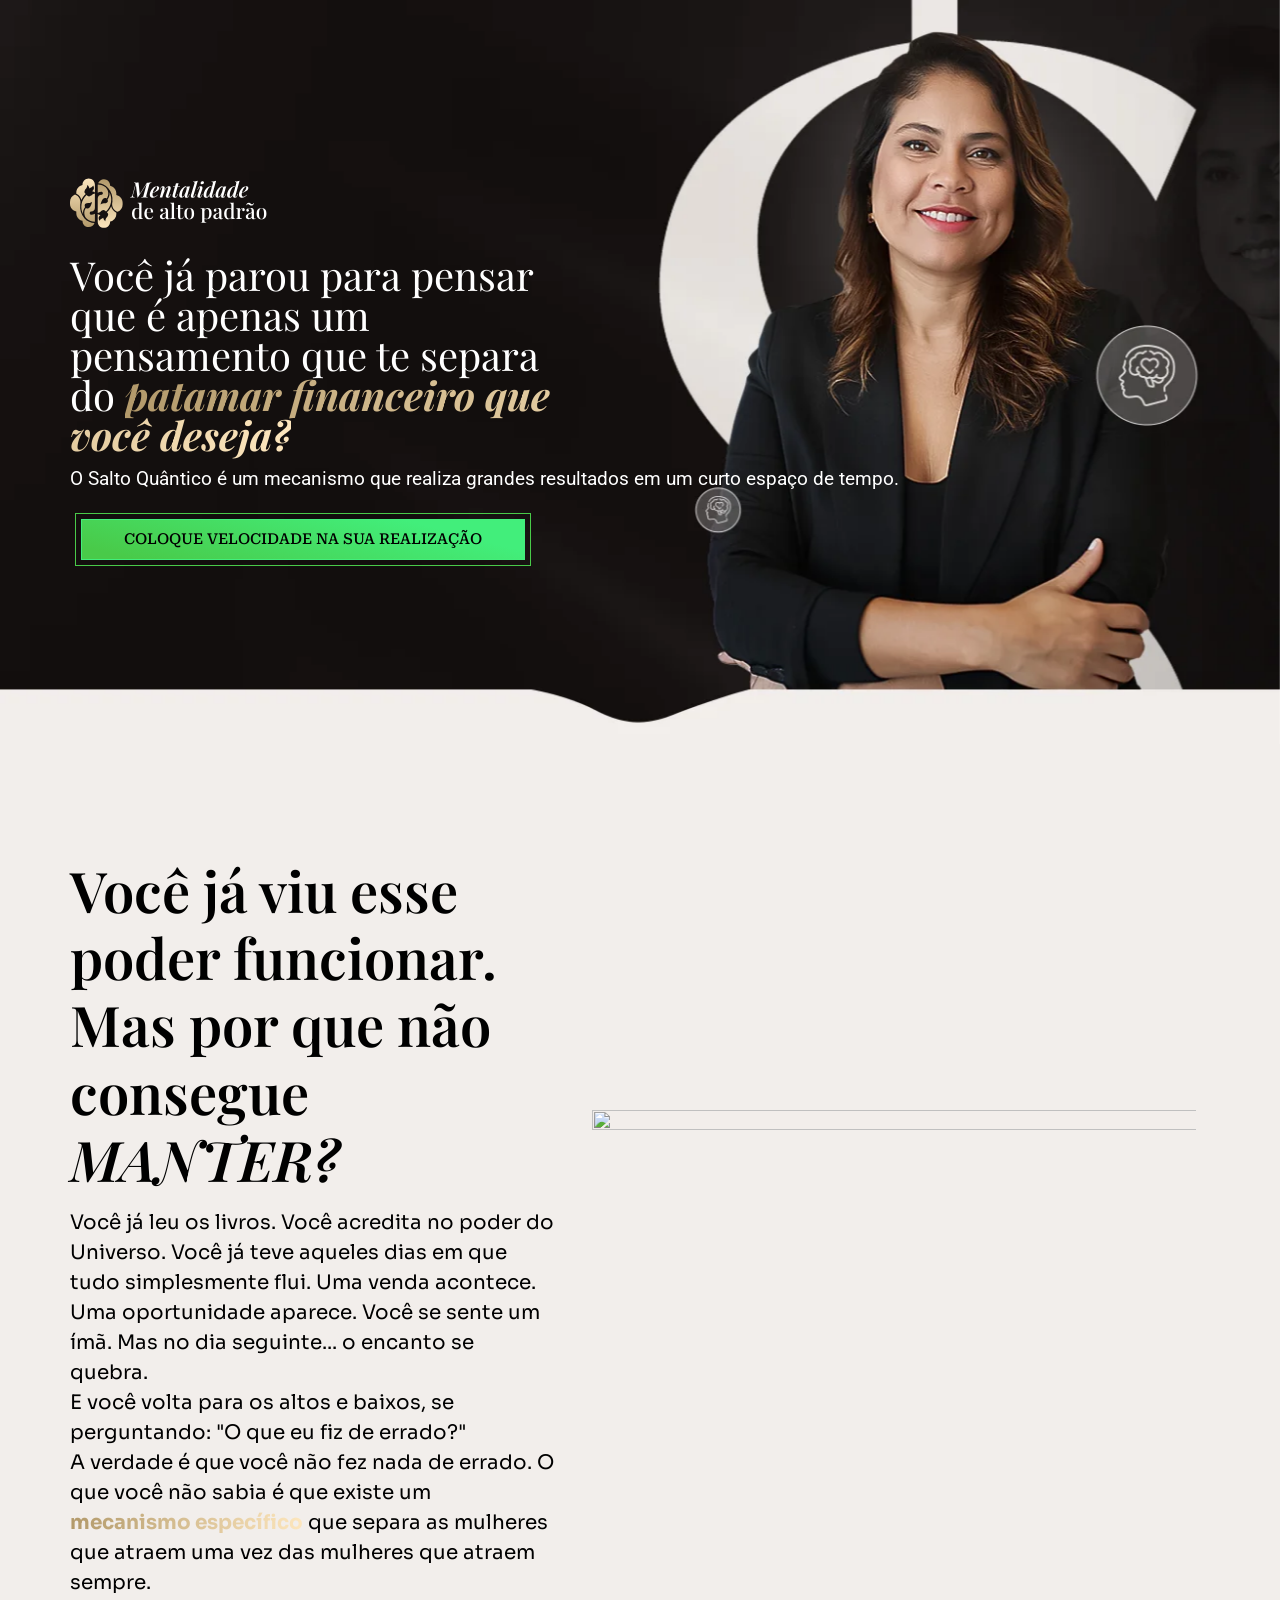
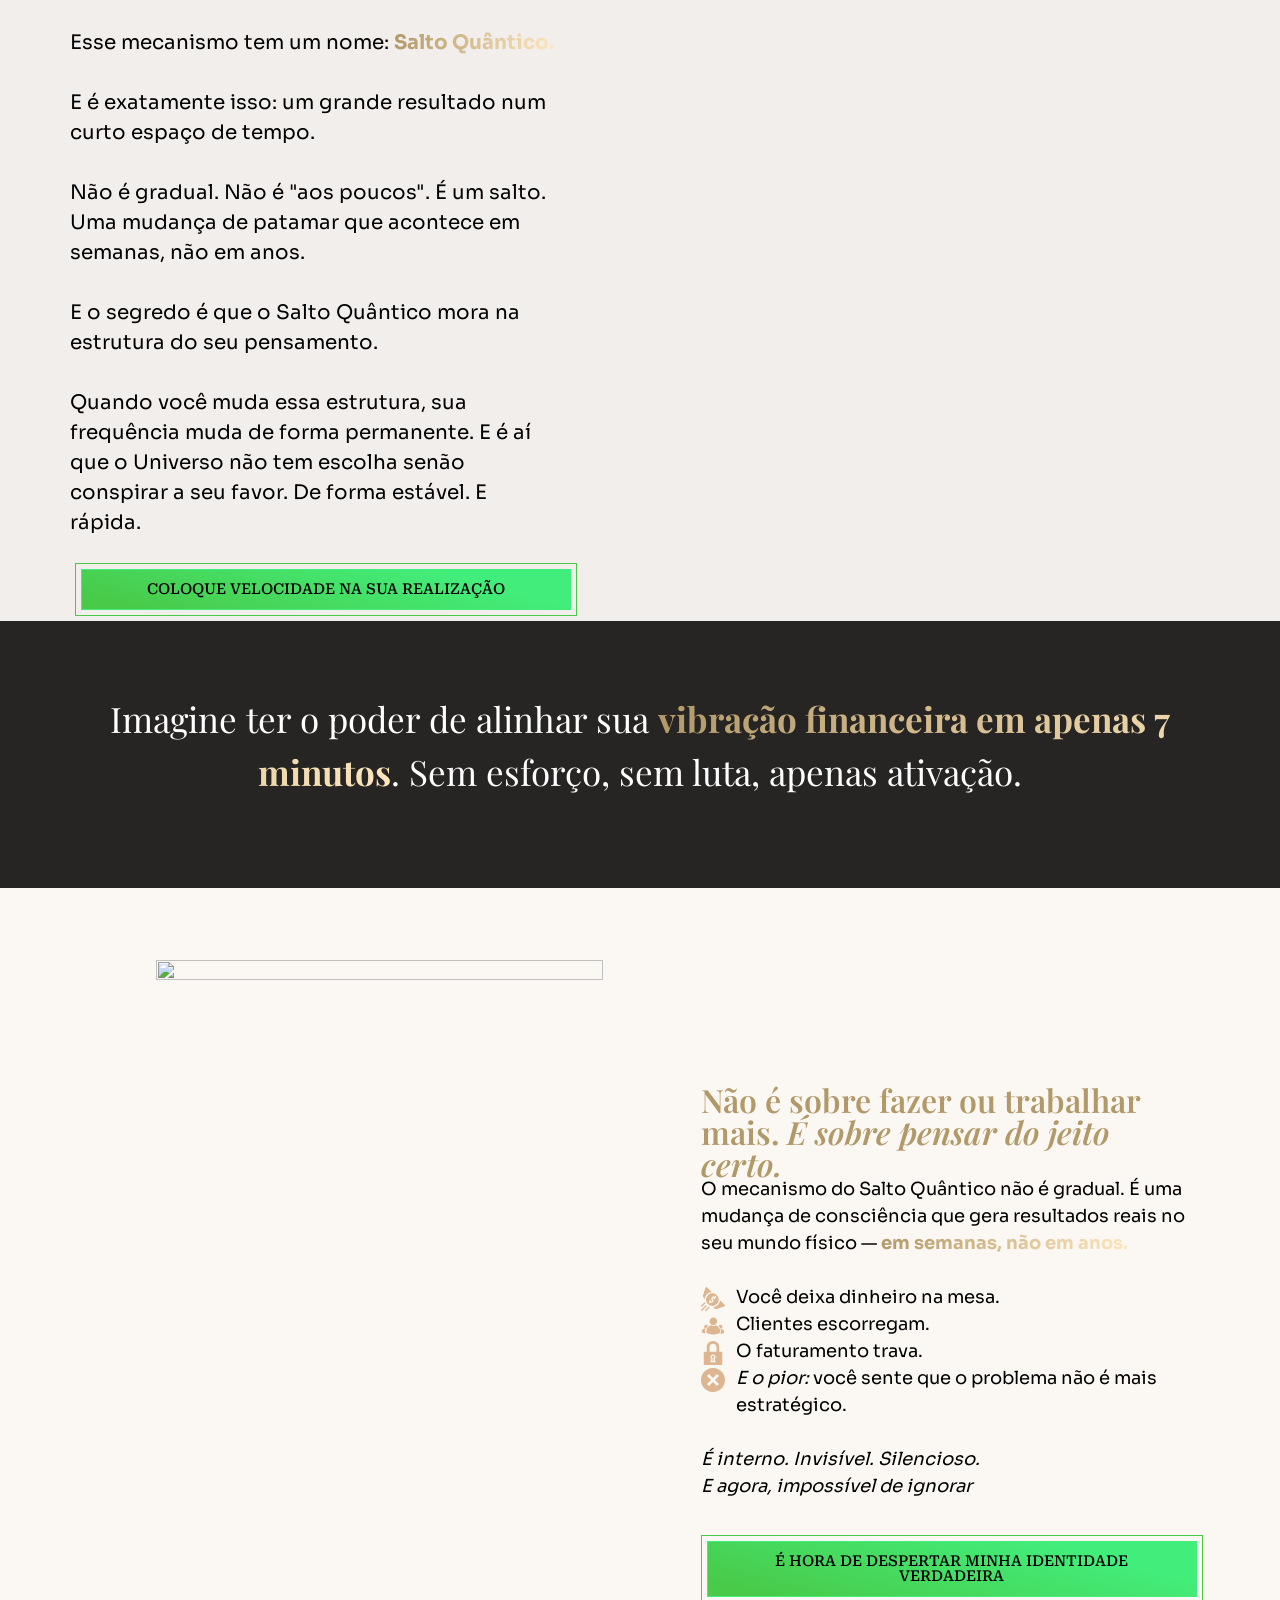
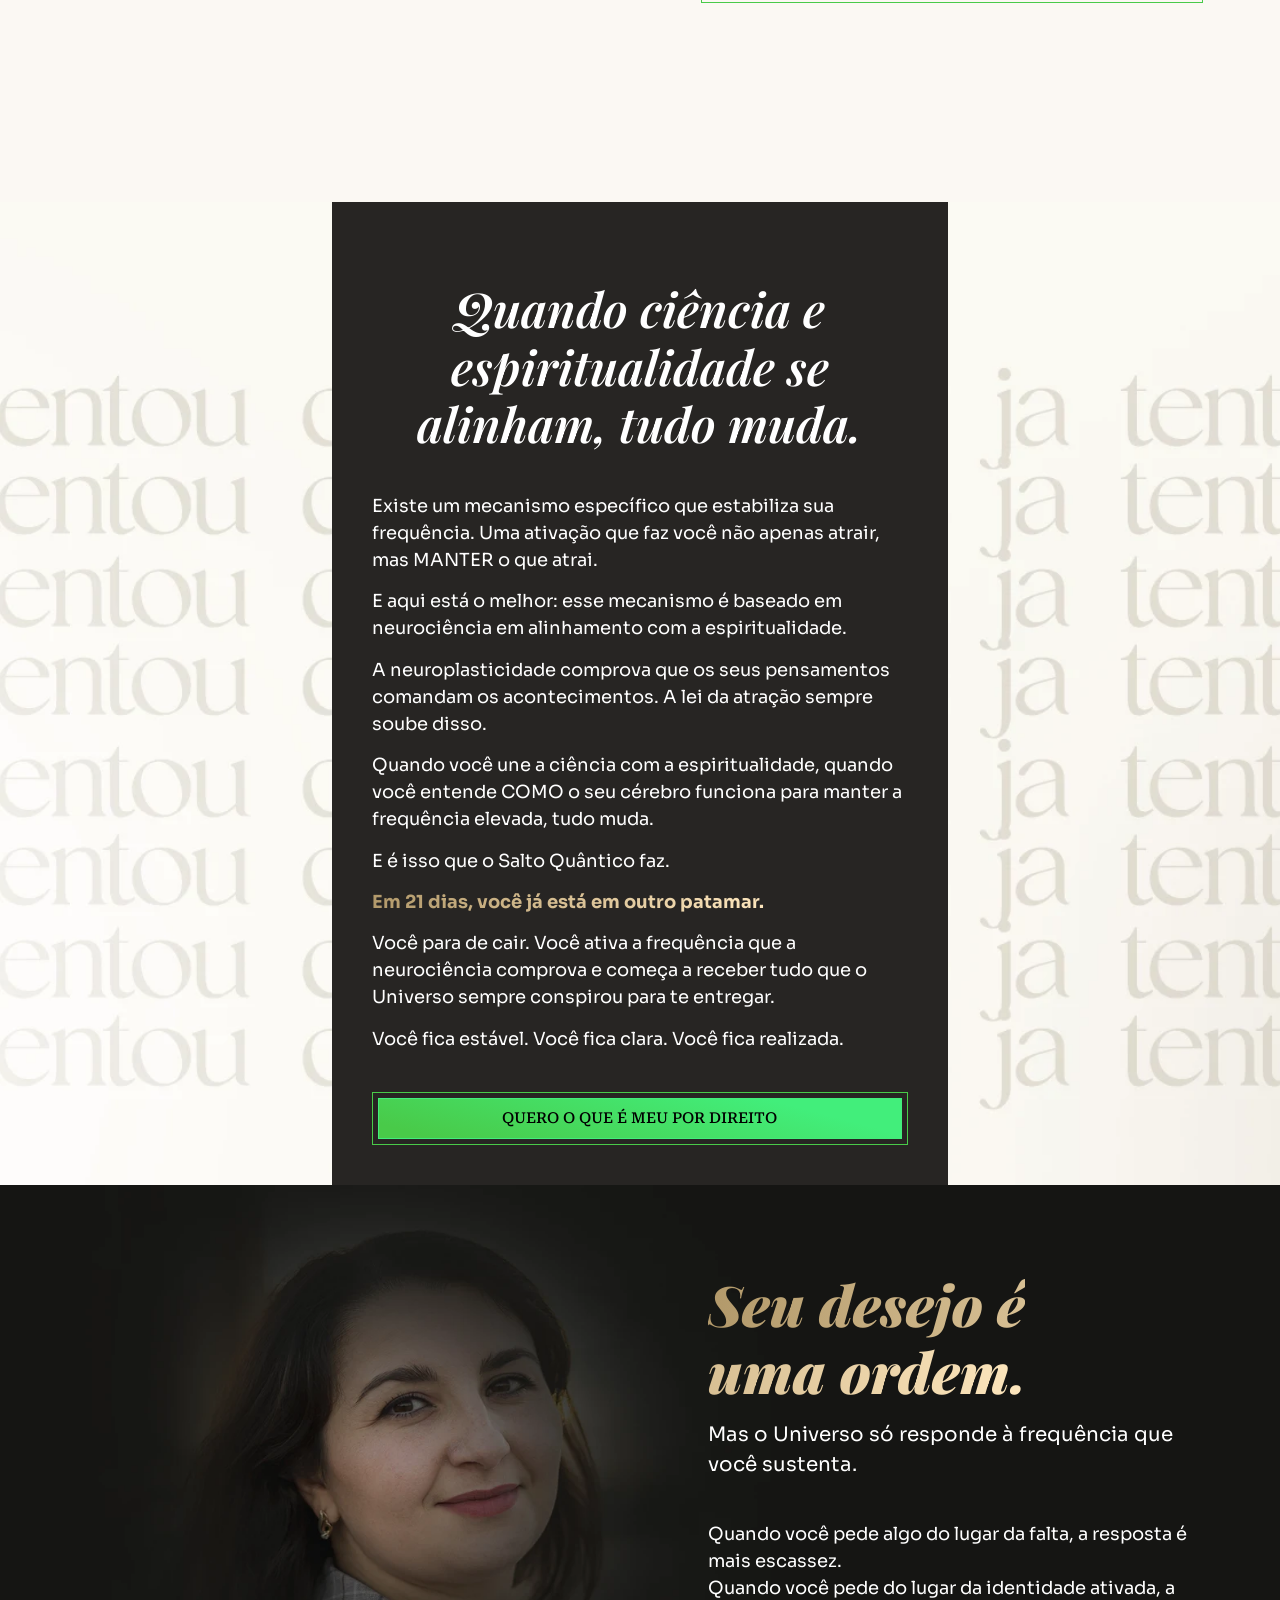
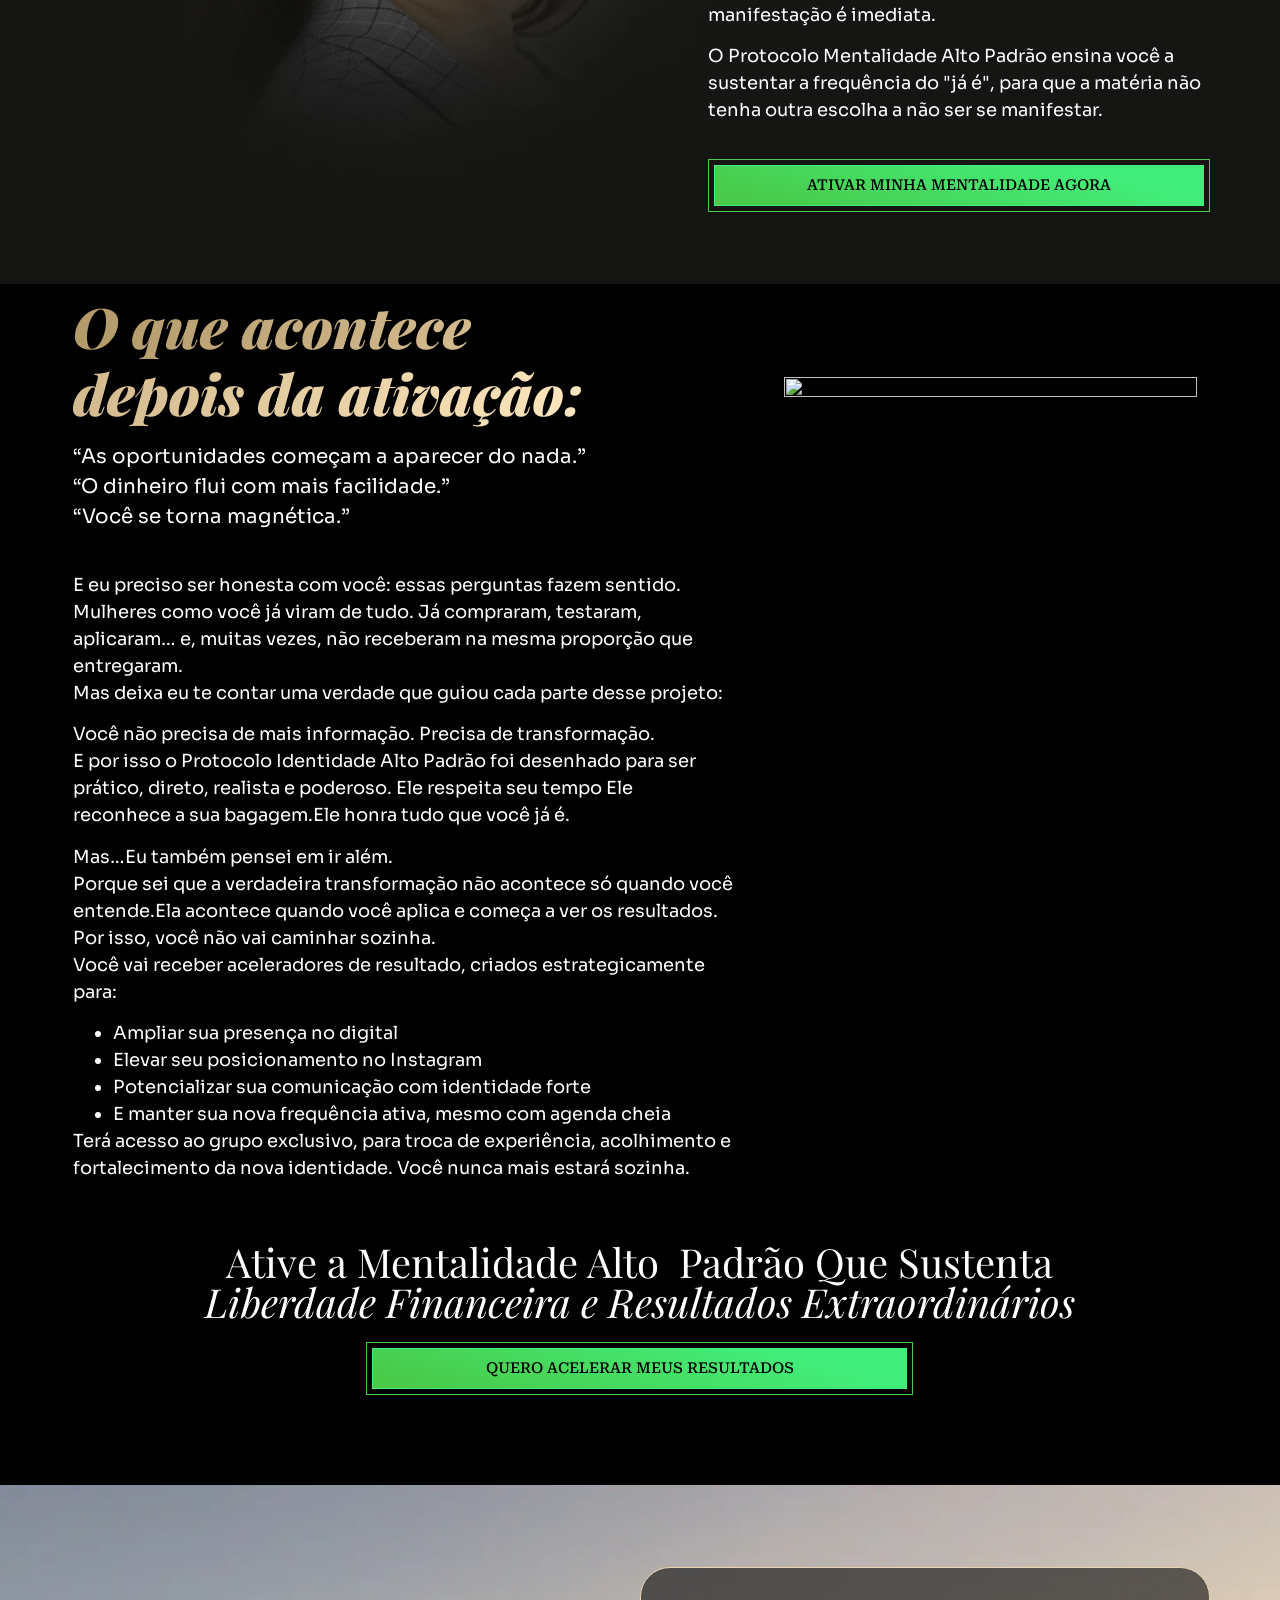
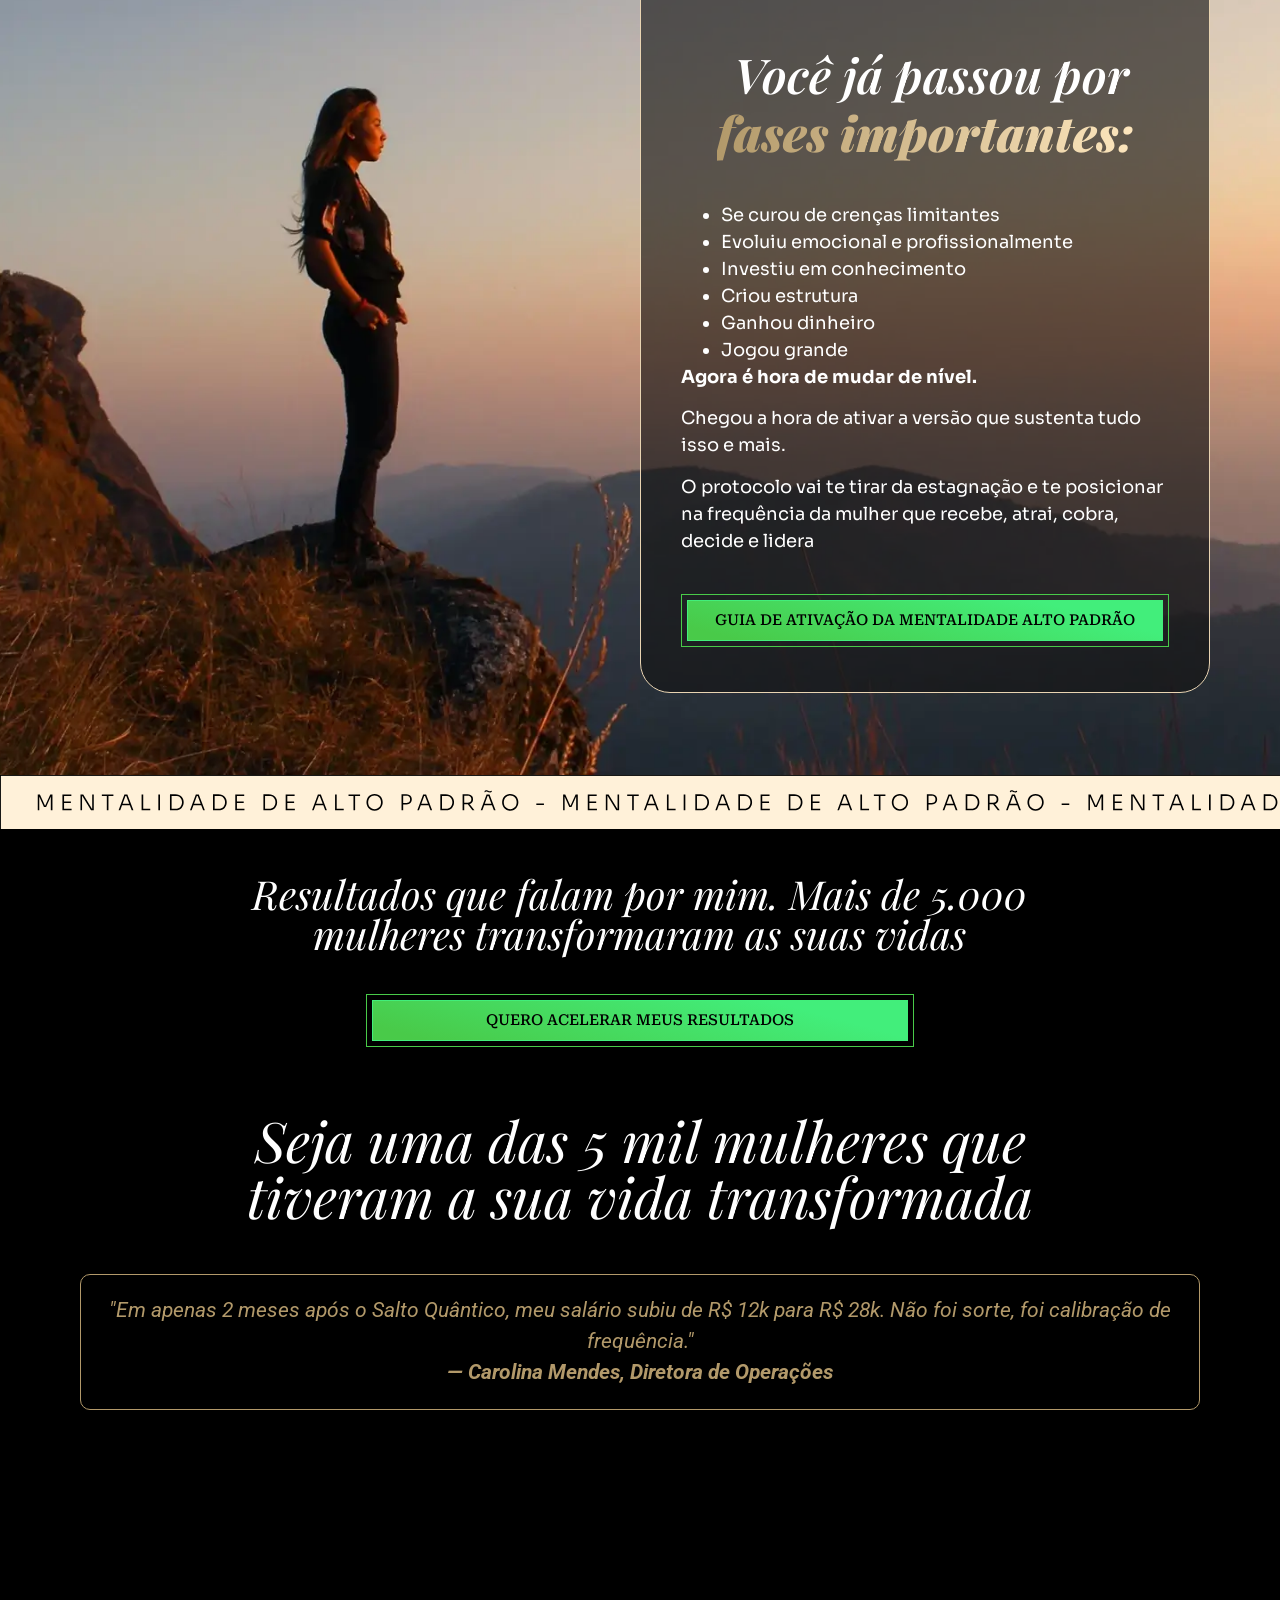
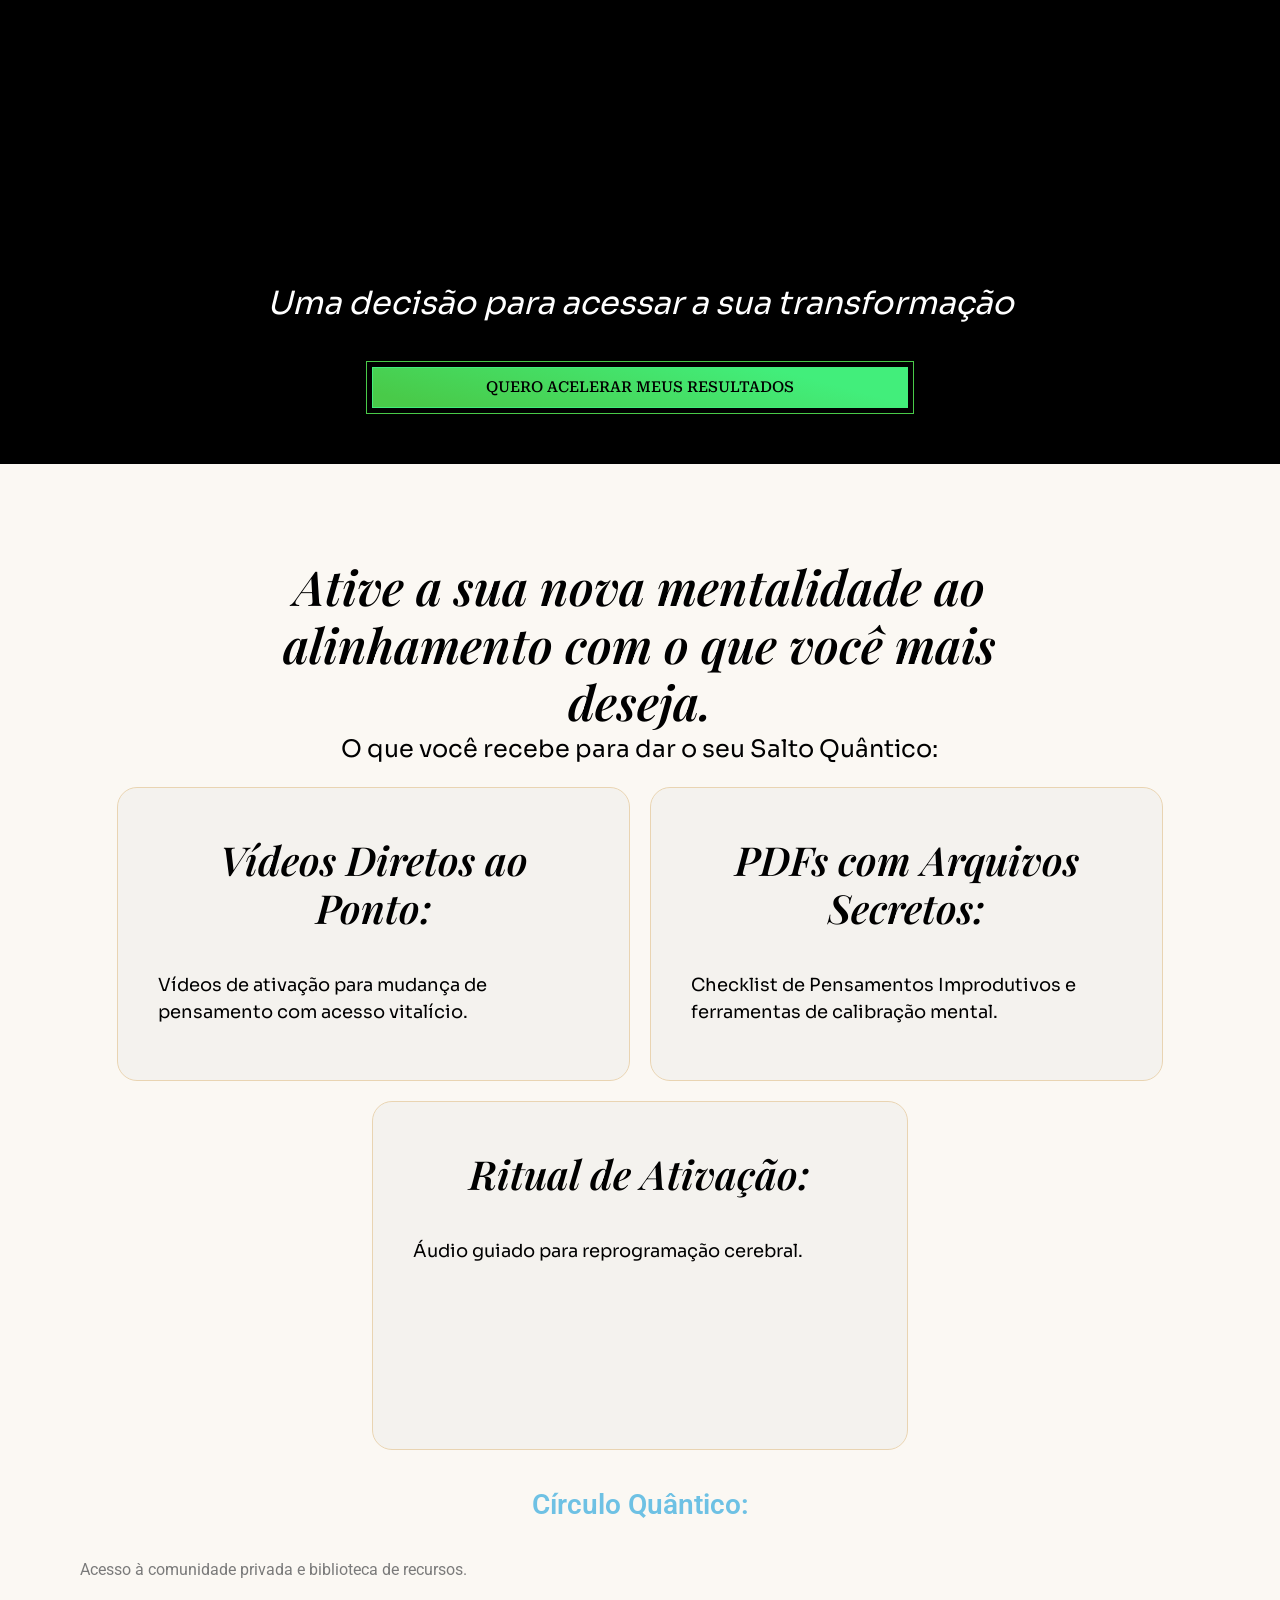
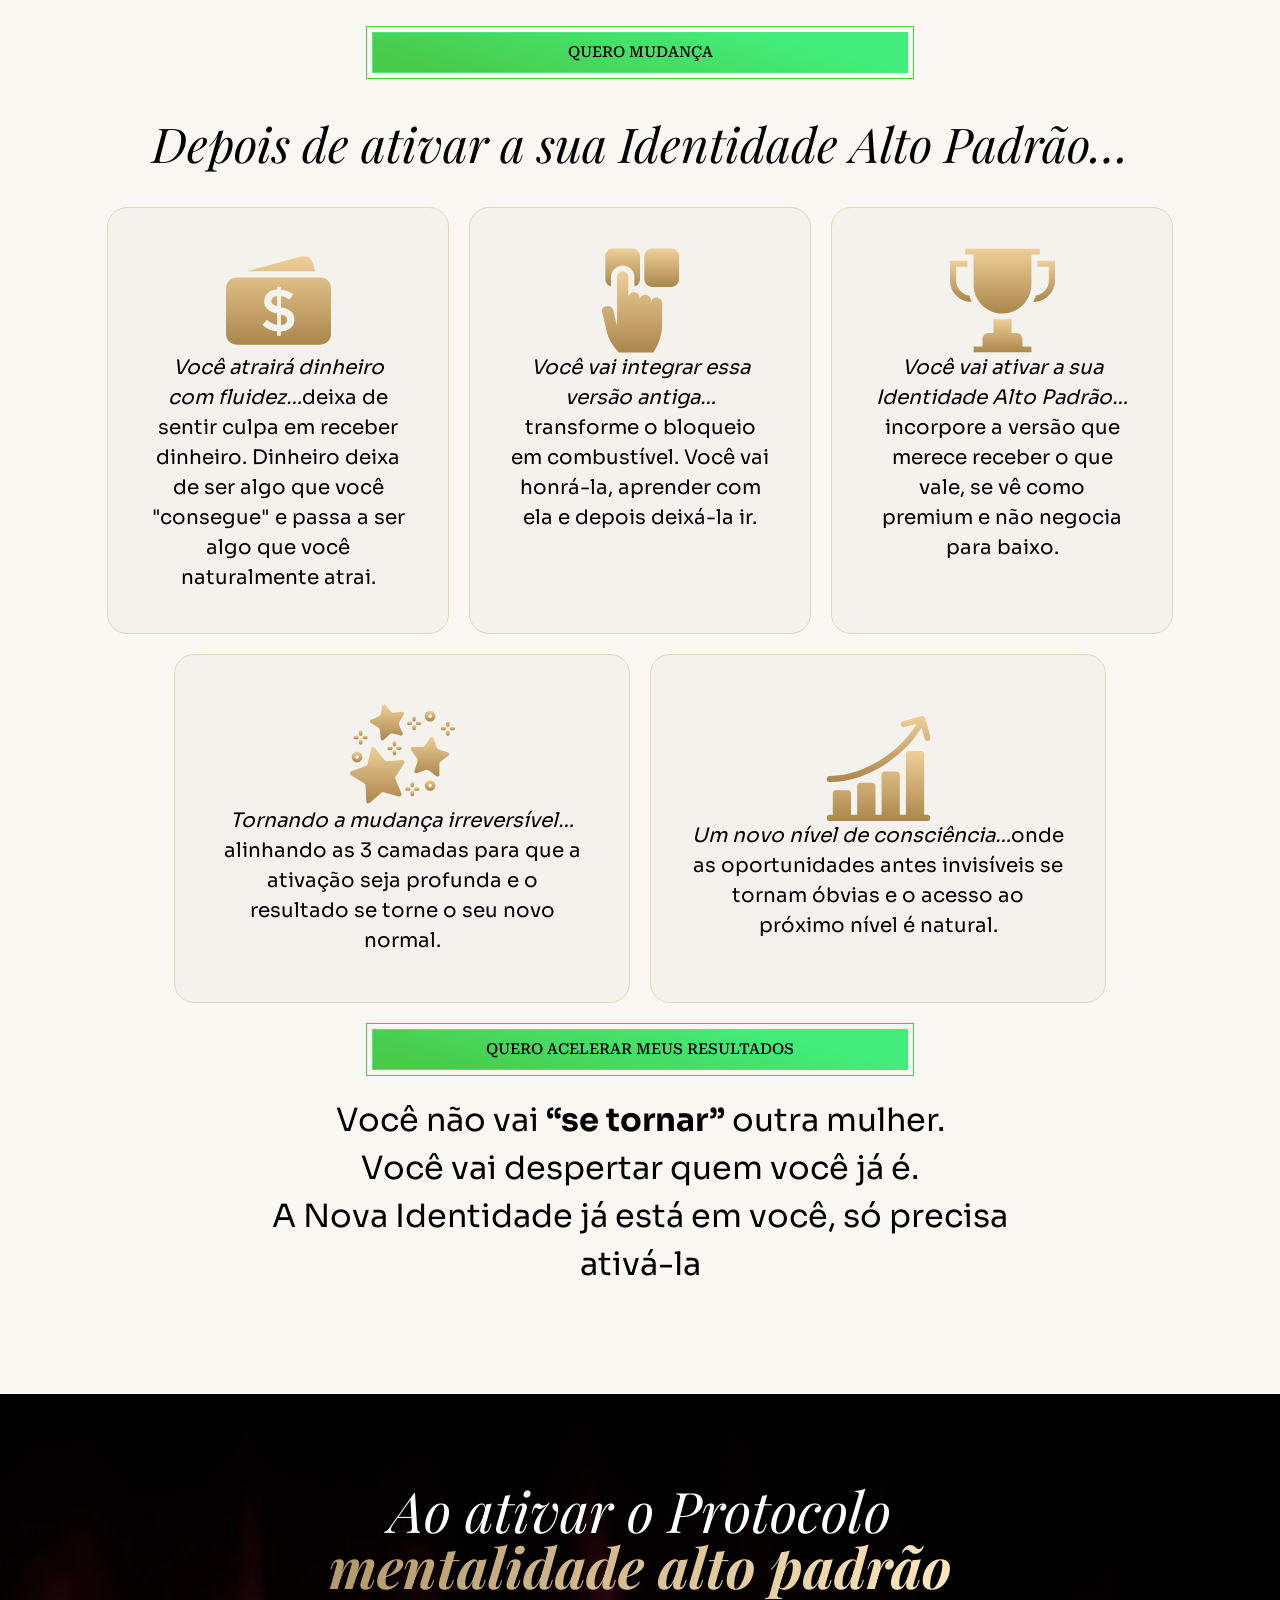
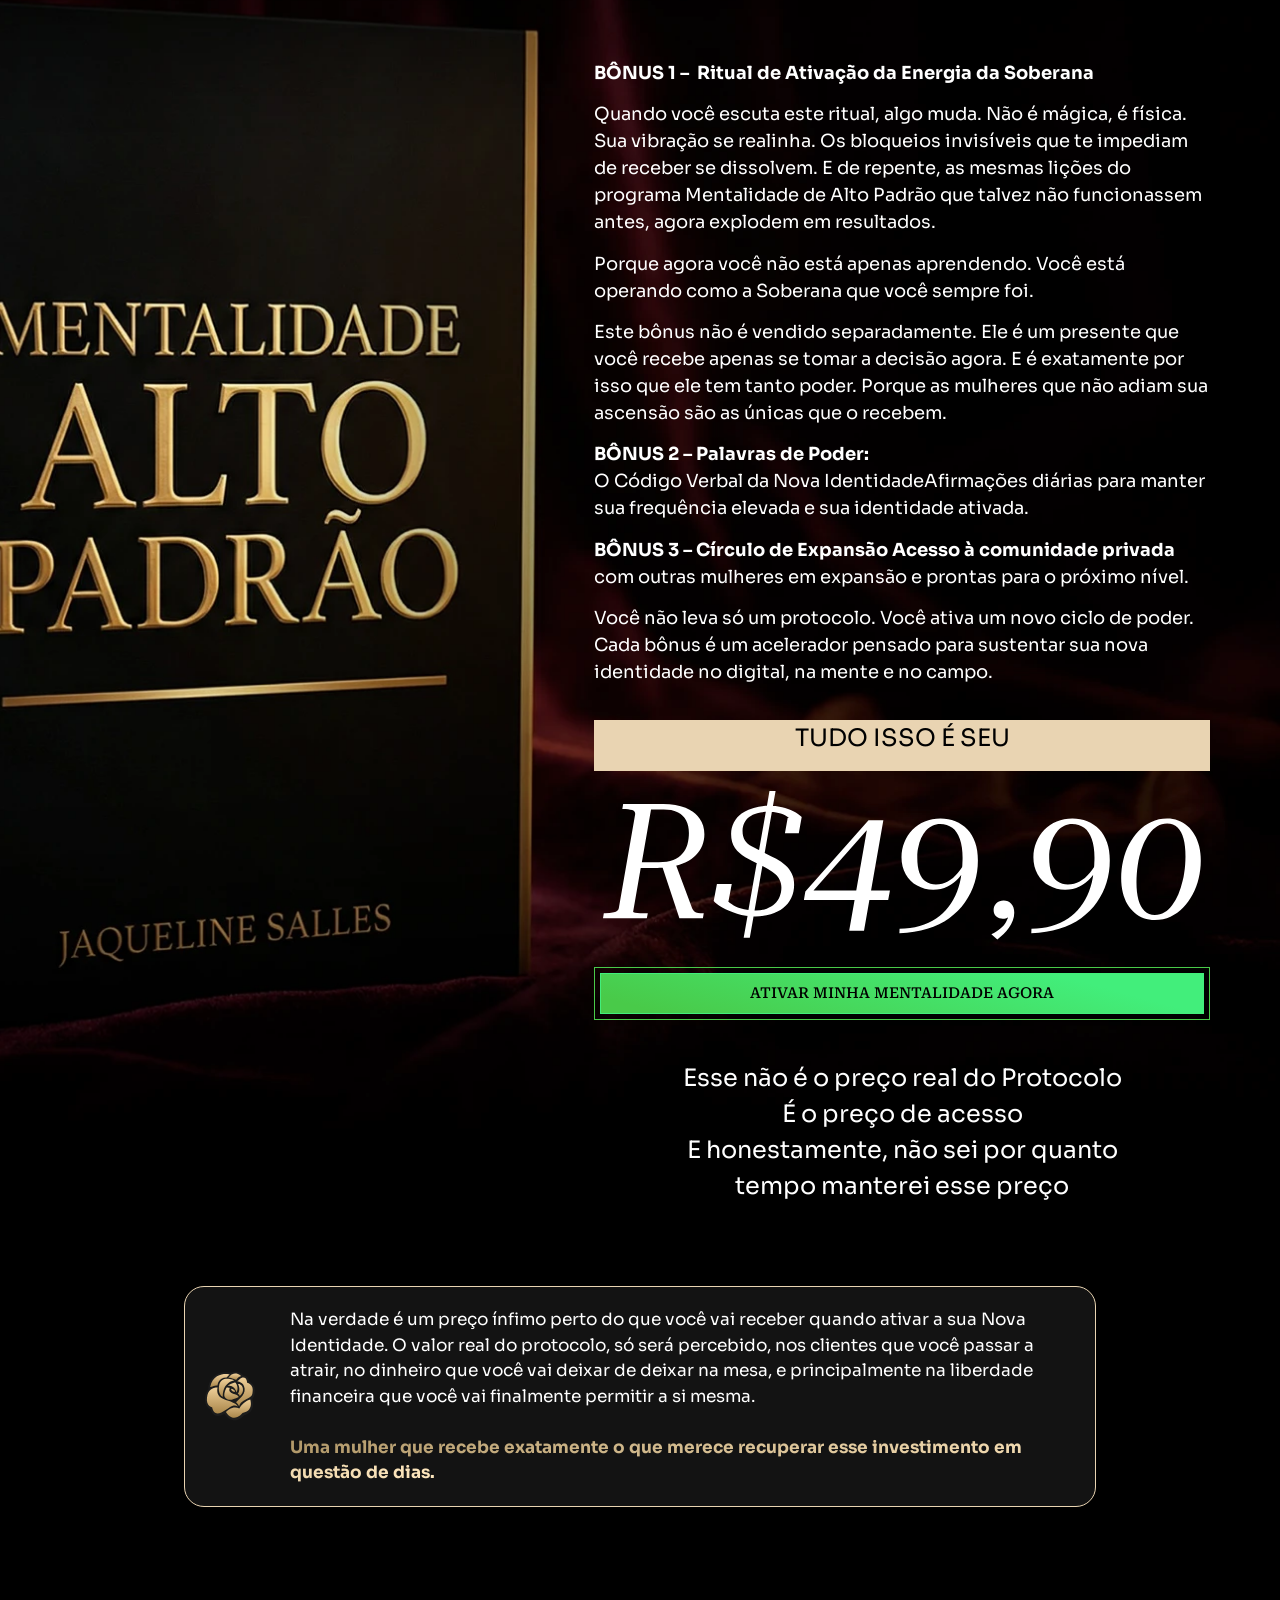
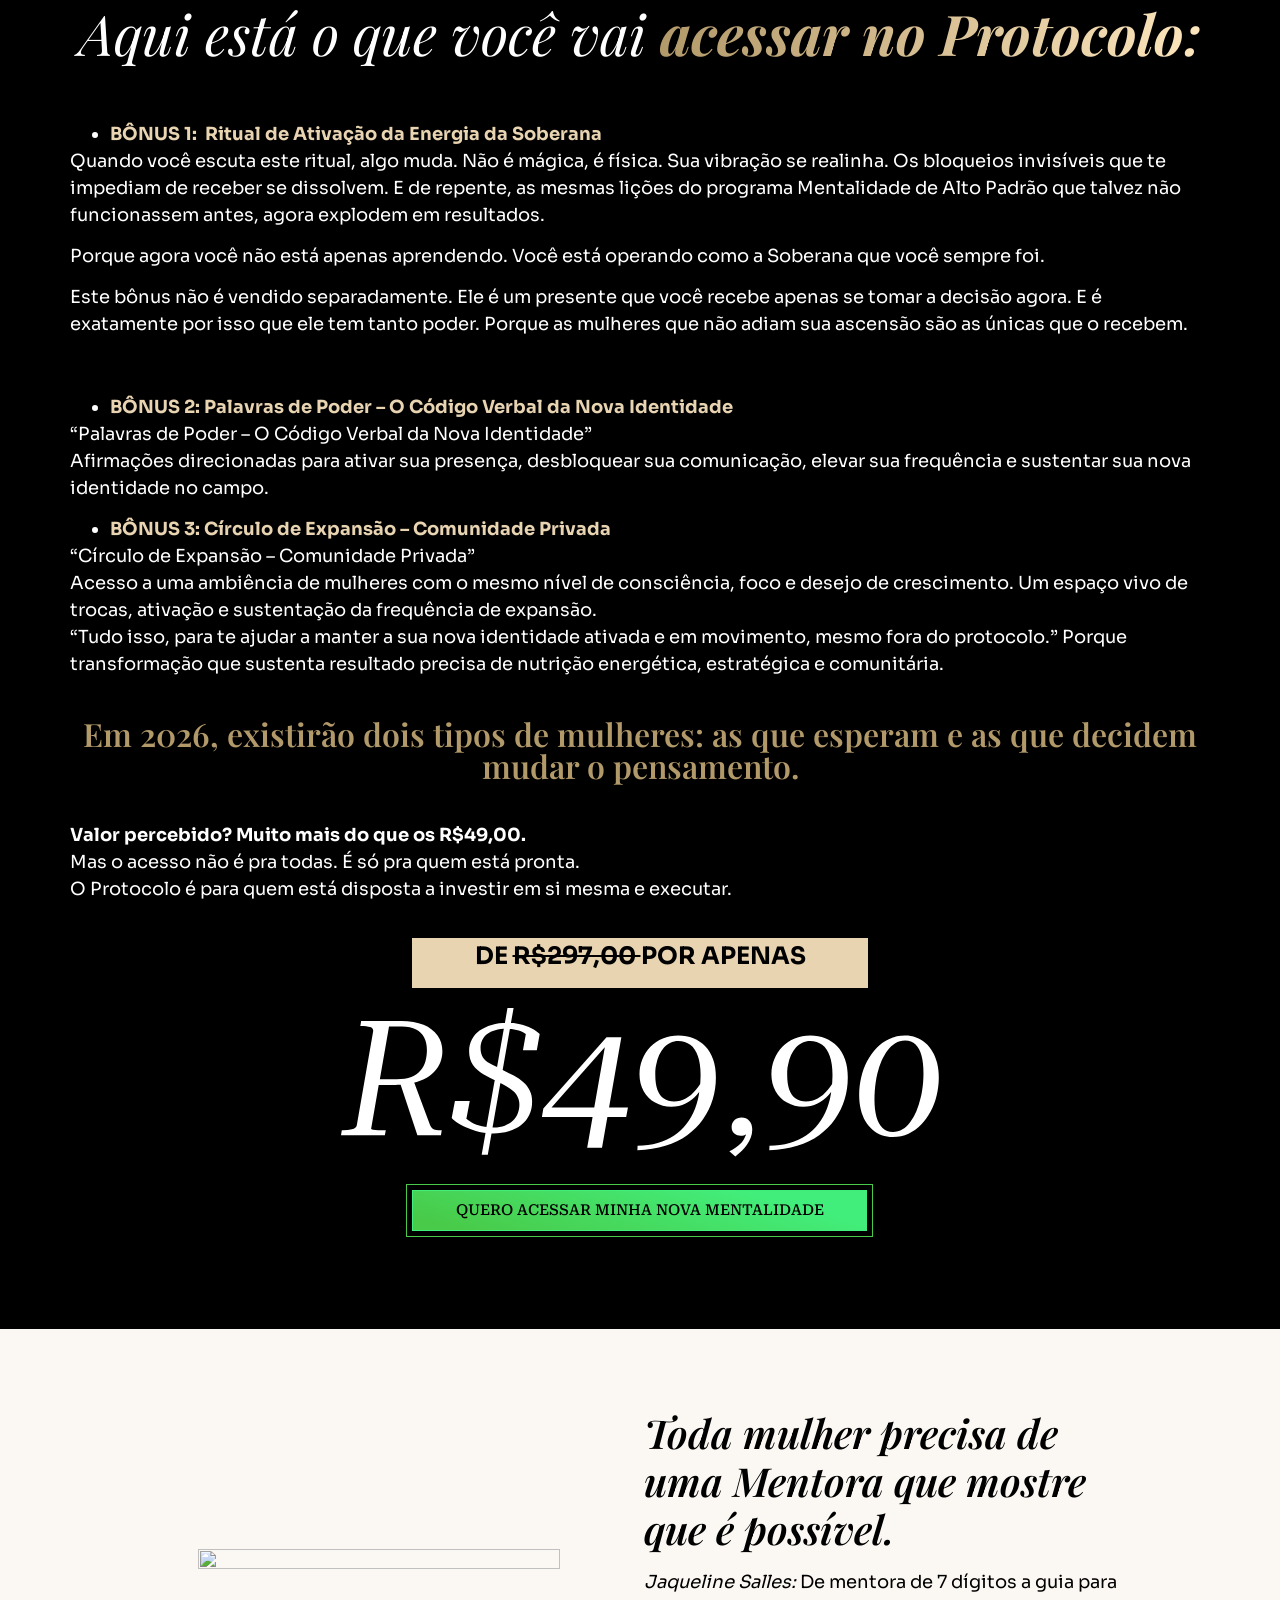
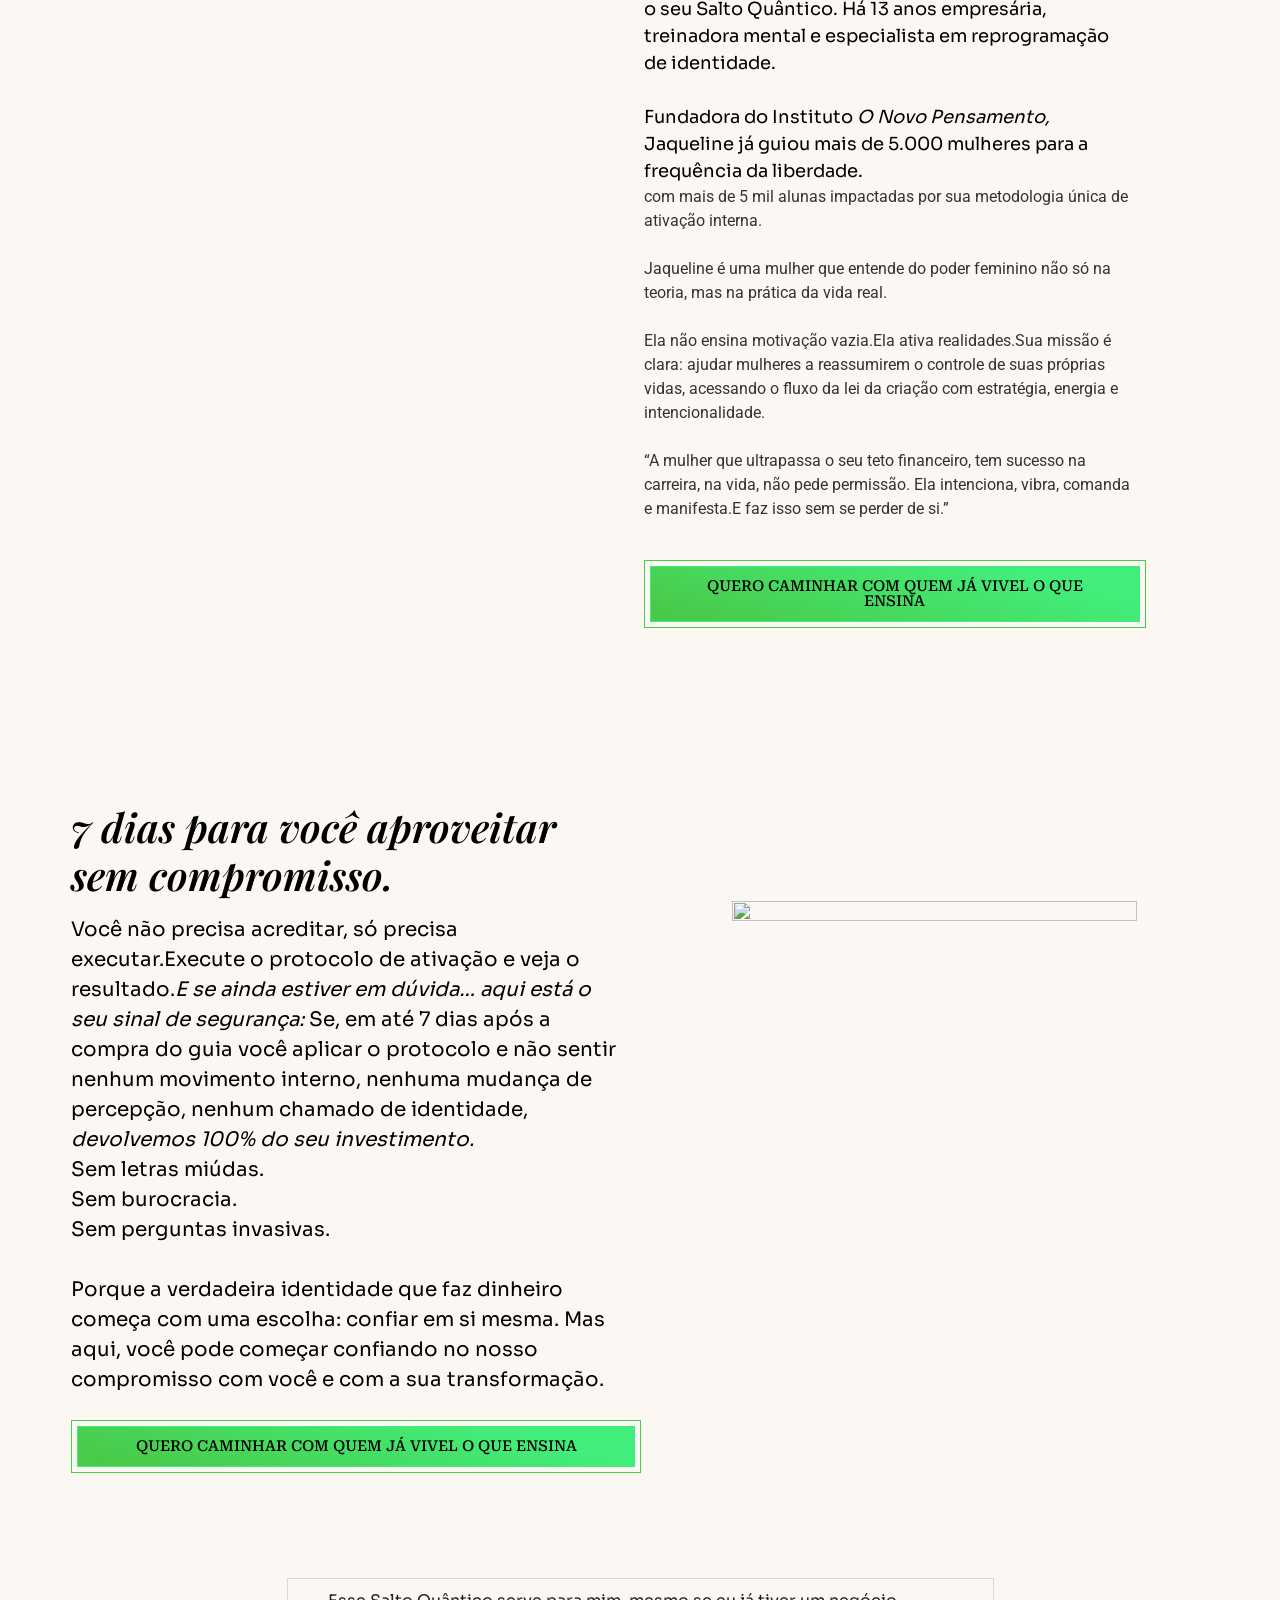
==== map.jaquelinesalles.com.br/wp/index.html @ 12109de5 "copy: atualizada seção de mecanismo com foco em neurociência" ====
<!DOCTYPE html>
<html lang="pt-BR">

<!-- Mirrored from map.jaquelinesalles.com.br/wp/ by HTTrack Website Copier/3.x [XR&CO'2014], Tue, 24 Feb 2026 00:57:05 GMT -->
<!-- Added by HTTrack -->
<meta http-equiv="content-type" content="text/html;charset=UTF-8" /><!-- /Added by HTTrack -->

<head>
	<meta charset="UTF-8">
	<title>Mentalidade de alto padrão T2 - Mentalidade de Alto Padr&atilde;o</title>
	<meta name='robots' content='index, max-snippet:-1, max-image-preview:large, max-video-preview:-1, follow' />
	<meta name="google" content="nositelinkssearchbox">
	<link rel="canonical" href="index.html" />
	<meta name="description"
		content="Ative a Mentalidade Alto&nbsp; Padrão Que Sustenta Liberdade Financeira e Resultados Extraordinários Ativar minha mentalidade agora Você não precisa de mais técnica. Precisa de uma mentalidade compatível com o sucesso, a liberdade e o faturamento que deseja. A transformação que você procura não está em fazer mais. Está em ser mais. Ative a mulher que [&hellip;]">
	<script
		type="application/ld+json">{"@context":"https://schema.org","@type":"Organization","@id":"https://map.jaquelinesalles.com.br/wp/#","name":"","url":"https://map.jaquelinesalles.com.br/wp","logo":{"@type":"ImageObject","@id":"https://map.jaquelinesalles.com.br/wp/#logo","inLanguage":"pt-BR"},"description":"Mentalidade de Alto Padr&atilde;o","sameAs":["https://x.com/"]}</script>
	<meta property="og:url" content="https://map.jaquelinesalles.com.br/wp/" />
	<meta property="og:site_name" content="Mentalidade de Alto Padr&atilde;o" />
	<meta property="og:locale" content="pt_BR" />
	<meta property="og:type" content="website" />
	<meta property="og:title" content="Mentalidade de alto padrão T2 - Mentalidade de Alto Padr&atilde;o" />
	<meta property="og:description"
		content="Ative a Mentalidade Alto&nbsp; Padrão Que Sustenta Liberdade Financeira e Resultados Extraordinários Ativar minha mentalidade agora Você não precisa de mais técnica. Precisa de uma mentalidade compatível com o sucesso, a liberdade e o faturamento que deseja. A transformação que você procura não está em fazer mais. Está em ser mais. Ative a mulher que [&hellip;] " />
	<meta name="twitter:card" content="summary" />
	<meta name="twitter:locale" content="pt_BR" />
	<meta name="twitter:title" content="Mentalidade de alto padrão T2 - Mentalidade de Alto Padr&atilde;o" />
	<meta name="twitter:description"
		content="Ative a Mentalidade Alto&nbsp; Padrão Que Sustenta Liberdade Financeira e Resultados Extraordinários Ativar minha mentalidade agora Você não precisa de mais técnica. Precisa de uma mentalidade compatível com o sucesso, a liberdade e o faturamento que deseja. A transformação que você procura não está em fazer mais. Está em ser mais. Ative a mulher que [&hellip;] " />
	<meta name="twitter:url" content="https://map.jaquelinesalles.com.br/wp/" />
	<link rel="alternate" type="application/rss+xml" title="Feed para Mentalidade de Alto Padr&atilde;o &raquo;"
		href="feed/index.html" />
	<link rel="alternate" type="application/rss+xml"
		title="Feed de comentários para Mentalidade de Alto Padr&atilde;o &raquo;" href="comments/feed/index.html" />
	<link rel="alternate" title="oEmbed (JSON)" type="application/json+oembed"
		href="wp-json/oembed/1.0/embed50d4.json?url=https%3A%2F%2Fmap.jaquelinesalles.com.br%2Fwp%2F" />
	<link rel="alternate" title="oEmbed (XML)" type="text/xml+oembed"
		href="wp-json/oembed/1.0/embed1f7f?url=https%3A%2F%2Fmap.jaquelinesalles.com.br%2Fwp%2F&amp;format=xml" />
	<style id='wp-img-auto-sizes-contain-inline-css'>
		img:is([sizes=auto i], [sizes^="auto," i]) {
			contain-intrinsic-size: 3000px 1500px
		}

		/*# sourceURL=wp-img-auto-sizes-contain-inline-css */
	</style>
	<style id='wp-emoji-styles-inline-css'>
		img.wp-smiley,
		img.emoji {
			display: inline !important;
			border: none !important;
			box-shadow: none !important;
			height: 1em !important;
			width: 1em !important;
			margin: 0 0.07em !important;
			vertical-align: -0.1em !important;
			background: none !important;
			padding: 0 !important;
		}

		/*# sourceURL=wp-emoji-styles-inline-css */
	</style>
	<style id='global-styles-inline-css'>
		:root {
			--wp--preset--aspect-ratio--square: 1;
			--wp--preset--aspect-ratio--4-3: 4/3;
			--wp--preset--aspect-ratio--3-4: 3/4;
			--wp--preset--aspect-ratio--3-2: 3/2;
			--wp--preset--aspect-ratio--2-3: 2/3;
			--wp--preset--aspect-ratio--16-9: 16/9;
			--wp--preset--aspect-ratio--9-16: 9/16;
			--wp--preset--color--black: #000000;
			--wp--preset--color--cyan-bluish-gray: #abb8c3;
			--wp--preset--color--white: #ffffff;
			--wp--preset--color--pale-pink: #f78da7;
			--wp--preset--color--vivid-red: #cf2e2e;
			--wp--preset--color--luminous-vivid-orange: #ff6900;
			--wp--preset--color--luminous-vivid-amber: #fcb900;
			--wp--preset--color--light-green-cyan: #7bdcb5;
			--wp--preset--color--vivid-green-cyan: #00d084;
			--wp--preset--color--pale-cyan-blue: #8ed1fc;
			--wp--preset--color--vivid-cyan-blue: #0693e3;
			--wp--preset--color--vivid-purple: #9b51e0;
			--wp--preset--gradient--vivid-cyan-blue-to-vivid-purple: linear-gradient(135deg, rgb(6, 147, 227) 0%, rgb(155, 81, 224) 100%);
			--wp--preset--gradient--light-green-cyan-to-vivid-green-cyan: linear-gradient(135deg, rgb(122, 220, 180) 0%, rgb(0, 208, 130) 100%);
			--wp--preset--gradient--luminous-vivid-amber-to-luminous-vivid-orange: linear-gradient(135deg, rgb(252, 185, 0) 0%, rgb(255, 105, 0) 100%);
			--wp--preset--gradient--luminous-vivid-orange-to-vivid-red: linear-gradient(135deg, rgb(255, 105, 0) 0%, rgb(207, 46, 46) 100%);
			--wp--preset--gradient--very-light-gray-to-cyan-bluish-gray: linear-gradient(135deg, rgb(238, 238, 238) 0%, rgb(169, 184, 195) 100%);
			--wp--preset--gradient--cool-to-warm-spectrum: linear-gradient(135deg, rgb(74, 234, 220) 0%, rgb(151, 120, 209) 20%, rgb(207, 42, 186) 40%, rgb(238, 44, 130) 60%, rgb(251, 105, 98) 80%, rgb(254, 248, 76) 100%);
			--wp--preset--gradient--blush-light-purple: linear-gradient(135deg, rgb(255, 206, 236) 0%, rgb(152, 150, 240) 100%);
			--wp--preset--gradient--blush-bordeaux: linear-gradient(135deg, rgb(254, 205, 165) 0%, rgb(254, 45, 45) 50%, rgb(107, 0, 62) 100%);
			--wp--preset--gradient--luminous-dusk: linear-gradient(135deg, rgb(255, 203, 112) 0%, rgb(199, 81, 192) 50%, rgb(65, 88, 208) 100%);
			--wp--preset--gradient--pale-ocean: linear-gradient(135deg, rgb(255, 245, 203) 0%, rgb(182, 227, 212) 50%, rgb(51, 167, 181) 100%);
			--wp--preset--gradient--electric-grass: linear-gradient(135deg, rgb(202, 248, 128) 0%, rgb(113, 206, 126) 100%);
			--wp--preset--gradient--midnight: linear-gradient(135deg, rgb(2, 3, 129) 0%, rgb(40, 116, 252) 100%);
			--wp--preset--font-size--small: 13px;
			--wp--preset--font-size--medium: 20px;
			--wp--preset--font-size--large: 36px;
			--wp--preset--font-size--x-large: 42px;
			--wp--preset--spacing--20: 0.44rem;
			--wp--preset--spacing--30: 0.67rem;
			--wp--preset--spacing--40: 1rem;
			--wp--preset--spacing--50: 1.5rem;
			--wp--preset--spacing--60: 2.25rem;
			--wp--preset--spacing--70: 3.38rem;
			--wp--preset--spacing--80: 5.06rem;
			--wp--preset--shadow--natural: 6px 6px 9px rgba(0, 0, 0, 0.2);
			--wp--preset--shadow--deep: 12px 12px 50px rgba(0, 0, 0, 0.4);
			--wp--preset--shadow--sharp: 6px 6px 0px rgba(0, 0, 0, 0.2);
			--wp--preset--shadow--outlined: 6px 6px 0px -3px rgb(255, 255, 255), 6px 6px rgb(0, 0, 0);
			--wp--preset--shadow--crisp: 6px 6px 0px rgb(0, 0, 0);
		}

		:root {
			--wp--style--global--content-size: 800px;
			--wp--style--global--wide-size: 1200px;
		}

		:where(body) {
			margin: 0;
		}

		.wp-site-blocks>.alignleft {
			float: left;
			margin-right: 2em;
		}

		.wp-site-blocks>.alignright {
			float: right;
			margin-left: 2em;
		}

		.wp-site-blocks>.aligncenter {
			justify-content: center;
			margin-left: auto;
			margin-right: auto;
		}

		:where(.wp-site-blocks)>* {
			margin-block-start: 24px;
			margin-block-end: 0;
		}

		:where(.wp-site-blocks)> :first-child {
			margin-block-start: 0;
		}

		:where(.wp-site-blocks)> :last-child {
			margin-block-end: 0;
		}

		:root {
			--wp--style--block-gap: 24px;
		}

		:root :where(.is-layout-flow)> :first-child {
			margin-block-start: 0;
		}

		:root :where(.is-layout-flow)> :last-child {
			margin-block-end: 0;
		}

		:root :where(.is-layout-flow)>* {
			margin-block-start: 24px;
			margin-block-end: 0;
		}

		:root :where(.is-layout-constrained)> :first-child {
			margin-block-start: 0;
		}

		:root :where(.is-layout-constrained)> :last-child {
			margin-block-end: 0;
		}

		:root :where(.is-layout-constrained)>* {
			margin-block-start: 24px;
			margin-block-end: 0;
		}

		:root :where(.is-layout-flex) {
			gap: 24px;
		}

		:root :where(.is-layout-grid) {
			gap: 24px;
		}

		.is-layout-flow>.alignleft {
			float: left;
			margin-inline-start: 0;
			margin-inline-end: 2em;
		}

		.is-layout-flow>.alignright {
			float: right;
			margin-inline-start: 2em;
			margin-inline-end: 0;
		}

		.is-layout-flow>.aligncenter {
			margin-left: auto !important;
			margin-right: auto !important;
		}

		.is-layout-constrained>.alignleft {
			float: left;
			margin-inline-start: 0;
			margin-inline-end: 2em;
		}

		.is-layout-constrained>.alignright {
			float: right;
			margin-inline-start: 2em;
			margin-inline-end: 0;
		}

		.is-layout-constrained>.aligncenter {
			margin-left: auto !important;
			margin-right: auto !important;
		}

		.is-layout-constrained> :where(:not(.alignleft):not(.alignright):not(.alignfull)) {
			max-width: var(--wp--style--global--content-size);
			margin-left: auto !important;
			margin-right: auto !important;
		}

		.is-layout-constrained>.alignwide {
			max-width: var(--wp--style--global--wide-size);
		}

		body .is-layout-flex {
			display: flex;
		}

		.is-layout-flex {
			flex-wrap: wrap;
			align-items: center;
		}

		.is-layout-flex> :is(*, div) {
			margin: 0;
		}

		body .is-layout-grid {
			display: grid;
		}

		.is-layout-grid> :is(*, div) {
			margin: 0;
		}

		body {
			padding-top: 0px;
			padding-right: 0px;
			padding-bottom: 0px;
			padding-left: 0px;
		}

		a:where(:not(.wp-element-button)) {
			text-decoration: underline;
		}

		:root :where(.wp-element-button, .wp-block-button__link) {
			background-color: #32373c;
			border-width: 0;
			color: #fff;
			font-family: inherit;
			font-size: inherit;
			font-style: inherit;
			font-weight: inherit;
			letter-spacing: inherit;
			line-height: inherit;
			padding-top: calc(0.667em + 2px);
			padding-right: calc(1.333em + 2px);
			padding-bottom: calc(0.667em + 2px);
			padding-left: calc(1.333em + 2px);
			text-decoration: none;
			text-transform: inherit;
		}

		.has-black-color {
			color: var(--wp--preset--color--black) !important;
		}

		.has-cyan-bluish-gray-color {
			color: var(--wp--preset--color--cyan-bluish-gray) !important;
		}

		.has-white-color {
			color: var(--wp--preset--color--white) !important;
		}

		.has-pale-pink-color {
			color: var(--wp--preset--color--pale-pink) !important;
		}

		.has-vivid-red-color {
			color: var(--wp--preset--color--vivid-red) !important;
		}

		.has-luminous-vivid-orange-color {
			color: var(--wp--preset--color--luminous-vivid-orange) !important;
		}

		.has-luminous-vivid-amber-color {
			color: var(--wp--preset--color--luminous-vivid-amber) !important;
		}

		.has-light-green-cyan-color {
			color: var(--wp--preset--color--light-green-cyan) !important;
		}

		.has-vivid-green-cyan-color {
			color: var(--wp--preset--color--vivid-green-cyan) !important;
		}

		.has-pale-cyan-blue-color {
			color: var(--wp--preset--color--pale-cyan-blue) !important;
		}

		.has-vivid-cyan-blue-color {
			color: var(--wp--preset--color--vivid-cyan-blue) !important;
		}

		.has-vivid-purple-color {
			color: var(--wp--preset--color--vivid-purple) !important;
		}

		.has-black-background-color {
			background-color: var(--wp--preset--color--black) !important;
		}

		.has-cyan-bluish-gray-background-color {
			background-color: var(--wp--preset--color--cyan-bluish-gray) !important;
		}

		.has-white-background-color {
			background-color: var(--wp--preset--color--white) !important;
		}

		.has-pale-pink-background-color {
			background-color: var(--wp--preset--color--pale-pink) !important;
		}

		.has-vivid-red-background-color {
			background-color: var(--wp--preset--color--vivid-red) !important;
		}

		.has-luminous-vivid-orange-background-color {
			background-color: var(--wp--preset--color--luminous-vivid-orange) !important;
		}

		.has-luminous-vivid-amber-background-color {
			background-color: var(--wp--preset--color--luminous-vivid-amber) !important;
		}

		.has-light-green-cyan-background-color {
			background-color: var(--wp--preset--color--light-green-cyan) !important;
		}

		.has-vivid-green-cyan-background-color {
			background-color: var(--wp--preset--color--vivid-green-cyan) !important;
		}

		.has-pale-cyan-blue-background-color {
			background-color: var(--wp--preset--color--pale-cyan-blue) !important;
		}

		.has-vivid-cyan-blue-background-color {
			background-color: var(--wp--preset--color--vivid-cyan-blue) !important;
		}

		.has-vivid-purple-background-color {
			background-color: var(--wp--preset--color--vivid-purple) !important;
		}

		.has-black-border-color {
			border-color: var(--wp--preset--color--black) !important;
		}

		.has-cyan-bluish-gray-border-color {
			border-color: var(--wp--preset--color--cyan-bluish-gray) !important;
		}

		.has-white-border-color {
			border-color: var(--wp--preset--color--white) !important;
		}

		.has-pale-pink-border-color {
			border-color: var(--wp--preset--color--pale-pink) !important;
		}

		.has-vivid-red-border-color {
			border-color: var(--wp--preset--color--vivid-red) !important;
		}

		.has-luminous-vivid-orange-border-color {
			border-color: var(--wp--preset--color--luminous-vivid-orange) !important;
		}

		.has-luminous-vivid-amber-border-color {
			border-color: var(--wp--preset--color--luminous-vivid-amber) !important;
		}

		.has-light-green-cyan-border-color {
			border-color: var(--wp--preset--color--light-green-cyan) !important;
		}

		.has-vivid-green-cyan-border-color {
			border-color: var(--wp--preset--color--vivid-green-cyan) !important;
		}

		.has-pale-cyan-blue-border-color {
			border-color: var(--wp--preset--color--pale-cyan-blue) !important;
		}

		.has-vivid-cyan-blue-border-color {
			border-color: var(--wp--preset--color--vivid-cyan-blue) !important;
		}

		.has-vivid-purple-border-color {
			border-color: var(--wp--preset--color--vivid-purple) !important;
		}

		.has-vivid-cyan-blue-to-vivid-purple-gradient-background {
			background: var(--wp--preset--gradient--vivid-cyan-blue-to-vivid-purple) !important;
		}

		.has-light-green-cyan-to-vivid-green-cyan-gradient-background {
			background: var(--wp--preset--gradient--light-green-cyan-to-vivid-green-cyan) !important;
		}

		.has-luminous-vivid-amber-to-luminous-vivid-orange-gradient-background {
			background: var(--wp--preset--gradient--luminous-vivid-amber-to-luminous-vivid-orange) !important;
		}

		.has-luminous-vivid-orange-to-vivid-red-gradient-background {
			background: var(--wp--preset--gradient--luminous-vivid-orange-to-vivid-red) !important;
		}

		.has-very-light-gray-to-cyan-bluish-gray-gradient-background {
			background: var(--wp--preset--gradient--very-light-gray-to-cyan-bluish-gray) !important;
		}

		.has-cool-to-warm-spectrum-gradient-background {
			background: var(--wp--preset--gradient--cool-to-warm-spectrum) !important;
		}

		.has-blush-light-purple-gradient-background {
			background: var(--wp--preset--gradient--blush-light-purple) !important;
		}

		.has-blush-bordeaux-gradient-background {
			background: var(--wp--preset--gradient--blush-bordeaux) !important;
		}

		.has-luminous-dusk-gradient-background {
			background: var(--wp--preset--gradient--luminous-dusk) !important;
		}

		.has-pale-ocean-gradient-background {
			background: var(--wp--preset--gradient--pale-ocean) !important;
		}

		.has-electric-grass-gradient-background {
			background: var(--wp--preset--gradient--electric-grass) !important;
		}

		.has-midnight-gradient-background {
			background: var(--wp--preset--gradient--midnight) !important;
		}

		.has-small-font-size {
			font-size: var(--wp--preset--font-size--small) !important;
		}

		.has-medium-font-size {
			font-size: var(--wp--preset--font-size--medium) !important;
		}

		.has-large-font-size {
			font-size: var(--wp--preset--font-size--large) !important;
		}

		.has-x-large-font-size {
			font-size: var(--wp--preset--font-size--x-large) !important;
		}

		:root :where(.wp-block-pullquote) {
			font-size: 1.5em;
			line-height: 1.6;
		}

		/*# sourceURL=global-styles-inline-css */
	</style>
	<link rel='stylesheet' id='hello-elementor-css'
		href='wp-content/themes/hello-elementor/assets/css/reset4c8b.css?ver=3.4.5' media='all' />
	<link rel='stylesheet' id='hello-elementor-theme-style-css'
		href='wp-content/themes/hello-elementor/assets/css/theme4c8b.css?ver=3.4.5' media='all' />
	<link rel='stylesheet' id='hello-elementor-header-footer-css'
		href='wp-content/themes/hello-elementor/assets/css/header-footer4c8b.css?ver=3.4.5' media='all' />
	<link rel='stylesheet' id='elementor-frontend-css'
		href='wp-content/plugins/elementor/assets/css/frontend.mindba3.css?ver=3.34.2' media='all' />
	<style id='elementor-frontend-inline-css'>
		@-webkit-keyframes ha_fadeIn {
			0% {
				opacity: 0
			}

			to {
				opacity: 1
			}
		}

		@keyframes ha_fadeIn {
			0% {
				opacity: 0
			}

			to {
				opacity: 1
			}
		}

		@-webkit-keyframes ha_zoomIn {
			0% {
				opacity: 0;
				-webkit-transform: scale3d(.3, .3, .3);
				transform: scale3d(.3, .3, .3)
			}

			50% {
				opacity: 1
			}
		}

		@keyframes ha_zoomIn {
			0% {
				opacity: 0;
				-webkit-transform: scale3d(.3, .3, .3);
				transform: scale3d(.3, .3, .3)
			}

			50% {
				opacity: 1
			}
		}

		@-webkit-keyframes ha_rollIn {
			0% {
				opacity: 0;
				-webkit-transform: translate3d(-100%, 0, 0) rotate3d(0, 0, 1, -120deg);
				transform: translate3d(-100%, 0, 0) rotate3d(0, 0, 1, -120deg)
			}

			to {
				opacity: 1
			}
		}

		@keyframes ha_rollIn {
			0% {
				opacity: 0;
				-webkit-transform: translate3d(-100%, 0, 0) rotate3d(0, 0, 1, -120deg);
				transform: translate3d(-100%, 0, 0) rotate3d(0, 0, 1, -120deg)
			}

			to {
				opacity: 1
			}
		}

		@-webkit-keyframes ha_bounce {

			0%,
			20%,
			53%,
			to {
				-webkit-animation-timing-function: cubic-bezier(.215, .61, .355, 1);
				animation-timing-function: cubic-bezier(.215, .61, .355, 1)
			}

			40%,
			43% {
				-webkit-transform: translate3d(0, -30px, 0) scaleY(1.1);
				transform: translate3d(0, -30px, 0) scaleY(1.1);
				-webkit-animation-timing-function: cubic-bezier(.755, .05, .855, .06);
				animation-timing-function: cubic-bezier(.755, .05, .855, .06)
			}

			70% {
				-webkit-transform: translate3d(0, -15px, 0) scaleY(1.05);
				transform: translate3d(0, -15px, 0) scaleY(1.05);
				-webkit-animation-timing-function: cubic-bezier(.755, .05, .855, .06);
				animation-timing-function: cubic-bezier(.755, .05, .855, .06)
			}

			80% {
				-webkit-transition-timing-function: cubic-bezier(.215, .61, .355, 1);
				transition-timing-function: cubic-bezier(.215, .61, .355, 1);
				-webkit-transform: translate3d(0, 0, 0) scaleY(.95);
				transform: translate3d(0, 0, 0) scaleY(.95)
			}

			90% {
				-webkit-transform: translate3d(0, -4px, 0) scaleY(1.02);
				transform: translate3d(0, -4px, 0) scaleY(1.02)
			}
		}

		@keyframes ha_bounce {

			0%,
			20%,
			53%,
			to {
				-webkit-animation-timing-function: cubic-bezier(.215, .61, .355, 1);
				animation-timing-function: cubic-bezier(.215, .61, .355, 1)
			}

			40%,
			43% {
				-webkit-transform: translate3d(0, -30px, 0) scaleY(1.1);
				transform: translate3d(0, -30px, 0) scaleY(1.1);
				-webkit-animation-timing-function: cubic-bezier(.755, .05, .855, .06);
				animation-timing-function: cubic-bezier(.755, .05, .855, .06)
			}

			70% {
				-webkit-transform: translate3d(0, -15px, 0) scaleY(1.05);
				transform: translate3d(0, -15px, 0) scaleY(1.05);
				-webkit-animation-timing-function: cubic-bezier(.755, .05, .855, .06);
				animation-timing-function: cubic-bezier(.755, .05, .855, .06)
			}

			80% {
				-webkit-transition-timing-function: cubic-bezier(.215, .61, .355, 1);
				transition-timing-function: cubic-bezier(.215, .61, .355, 1);
				-webkit-transform: translate3d(0, 0, 0) scaleY(.95);
				transform: translate3d(0, 0, 0) scaleY(.95)
			}

			90% {
				-webkit-transform: translate3d(0, -4px, 0) scaleY(1.02);
				transform: translate3d(0, -4px, 0) scaleY(1.02)
			}
		}

		@-webkit-keyframes ha_bounceIn {

			0%,
			20%,
			40%,
			60%,
			80%,
			to {
				-webkit-animation-timing-function: cubic-bezier(.215, .61, .355, 1);
				animation-timing-function: cubic-bezier(.215, .61, .355, 1)
			}

			0% {
				opacity: 0;
				-webkit-transform: scale3d(.3, .3, .3);
				transform: scale3d(.3, .3, .3)
			}

			20% {
				-webkit-transform: scale3d(1.1, 1.1, 1.1);
				transform: scale3d(1.1, 1.1, 1.1)
			}

			40% {
				-webkit-transform: scale3d(.9, .9, .9);
				transform: scale3d(.9, .9, .9)
			}

			60% {
				opacity: 1;
				-webkit-transform: scale3d(1.03, 1.03, 1.03);
				transform: scale3d(1.03, 1.03, 1.03)
			}

			80% {
				-webkit-transform: scale3d(.97, .97, .97);
				transform: scale3d(.97, .97, .97)
			}

			to {
				opacity: 1
			}
		}

		@keyframes ha_bounceIn {

			0%,
			20%,
			40%,
			60%,
			80%,
			to {
				-webkit-animation-timing-function: cubic-bezier(.215, .61, .355, 1);
				animation-timing-function: cubic-bezier(.215, .61, .355, 1)
			}

			0% {
				opacity: 0;
				-webkit-transform: scale3d(.3, .3, .3);
				transform: scale3d(.3, .3, .3)
			}

			20% {
				-webkit-transform: scale3d(1.1, 1.1, 1.1);
				transform: scale3d(1.1, 1.1, 1.1)
			}

			40% {
				-webkit-transform: scale3d(.9, .9, .9);
				transform: scale3d(.9, .9, .9)
			}

			60% {
				opacity: 1;
				-webkit-transform: scale3d(1.03, 1.03, 1.03);
				transform: scale3d(1.03, 1.03, 1.03)
			}

			80% {
				-webkit-transform: scale3d(.97, .97, .97);
				transform: scale3d(.97, .97, .97)
			}

			to {
				opacity: 1
			}
		}

		@-webkit-keyframes ha_flipInX {
			0% {
				opacity: 0;
				-webkit-transform: perspective(400px) rotate3d(1, 0, 0, 90deg);
				transform: perspective(400px) rotate3d(1, 0, 0, 90deg);
				-webkit-animation-timing-function: ease-in;
				animation-timing-function: ease-in
			}

			40% {
				-webkit-transform: perspective(400px) rotate3d(1, 0, 0, -20deg);
				transform: perspective(400px) rotate3d(1, 0, 0, -20deg);
				-webkit-animation-timing-function: ease-in;
				animation-timing-function: ease-in
			}

			60% {
				opacity: 1;
				-webkit-transform: perspective(400px) rotate3d(1, 0, 0, 10deg);
				transform: perspective(400px) rotate3d(1, 0, 0, 10deg)
			}

			80% {
				-webkit-transform: perspective(400px) rotate3d(1, 0, 0, -5deg);
				transform: perspective(400px) rotate3d(1, 0, 0, -5deg)
			}
		}

		@keyframes ha_flipInX {
			0% {
				opacity: 0;
				-webkit-transform: perspective(400px) rotate3d(1, 0, 0, 90deg);
				transform: perspective(400px) rotate3d(1, 0, 0, 90deg);
				-webkit-animation-timing-function: ease-in;
				animation-timing-function: ease-in
			}

			40% {
				-webkit-transform: perspective(400px) rotate3d(1, 0, 0, -20deg);
				transform: perspective(400px) rotate3d(1, 0, 0, -20deg);
				-webkit-animation-timing-function: ease-in;
				animation-timing-function: ease-in
			}

			60% {
				opacity: 1;
				-webkit-transform: perspective(400px) rotate3d(1, 0, 0, 10deg);
				transform: perspective(400px) rotate3d(1, 0, 0, 10deg)
			}

			80% {
				-webkit-transform: perspective(400px) rotate3d(1, 0, 0, -5deg);
				transform: perspective(400px) rotate3d(1, 0, 0, -5deg)
			}
		}

		@-webkit-keyframes ha_flipInY {
			0% {
				opacity: 0;
				-webkit-transform: perspective(400px) rotate3d(0, 1, 0, 90deg);
				transform: perspective(400px) rotate3d(0, 1, 0, 90deg);
				-webkit-animation-timing-function: ease-in;
				animation-timing-function: ease-in
			}

			40% {
				-webkit-transform: perspective(400px) rotate3d(0, 1, 0, -20deg);
				transform: perspective(400px) rotate3d(0, 1, 0, -20deg);
				-webkit-animation-timing-function: ease-in;
				animation-timing-function: ease-in
			}

			60% {
				opacity: 1;
				-webkit-transform: perspective(400px) rotate3d(0, 1, 0, 10deg);
				transform: perspective(400px) rotate3d(0, 1, 0, 10deg)
			}

			80% {
				-webkit-transform: perspective(400px) rotate3d(0, 1, 0, -5deg);
				transform: perspective(400px) rotate3d(0, 1, 0, -5deg)
			}
		}

		@keyframes ha_flipInY {
			0% {
				opacity: 0;
				-webkit-transform: perspective(400px) rotate3d(0, 1, 0, 90deg);
				transform: perspective(400px) rotate3d(0, 1, 0, 90deg);
				-webkit-animation-timing-function: ease-in;
				animation-timing-function: ease-in
			}

			40% {
				-webkit-transform: perspective(400px) rotate3d(0, 1, 0, -20deg);
				transform: perspective(400px) rotate3d(0, 1, 0, -20deg);
				-webkit-animation-timing-function: ease-in;
				animation-timing-function: ease-in
			}

			60% {
				opacity: 1;
				-webkit-transform: perspective(400px) rotate3d(0, 1, 0, 10deg);
				transform: perspective(400px) rotate3d(0, 1, 0, 10deg)
			}

			80% {
				-webkit-transform: perspective(400px) rotate3d(0, 1, 0, -5deg);
				transform: perspective(400px) rotate3d(0, 1, 0, -5deg)
			}
		}

		@-webkit-keyframes ha_swing {
			20% {
				-webkit-transform: rotate3d(0, 0, 1, 15deg);
				transform: rotate3d(0, 0, 1, 15deg)
			}

			40% {
				-webkit-transform: rotate3d(0, 0, 1, -10deg);
				transform: rotate3d(0, 0, 1, -10deg)
			}

			60% {
				-webkit-transform: rotate3d(0, 0, 1, 5deg);
				transform: rotate3d(0, 0, 1, 5deg)
			}

			80% {
				-webkit-transform: rotate3d(0, 0, 1, -5deg);
				transform: rotate3d(0, 0, 1, -5deg)
			}
		}

		@keyframes ha_swing {
			20% {
				-webkit-transform: rotate3d(0, 0, 1, 15deg);
				transform: rotate3d(0, 0, 1, 15deg)
			}

			40% {
				-webkit-transform: rotate3d(0, 0, 1, -10deg);
				transform: rotate3d(0, 0, 1, -10deg)
			}

			60% {
				-webkit-transform: rotate3d(0, 0, 1, 5deg);
				transform: rotate3d(0, 0, 1, 5deg)
			}

			80% {
				-webkit-transform: rotate3d(0, 0, 1, -5deg);
				transform: rotate3d(0, 0, 1, -5deg)
			}
		}

		@-webkit-keyframes ha_slideInDown {
			0% {
				visibility: visible;
				-webkit-transform: translate3d(0, -100%, 0);
				transform: translate3d(0, -100%, 0)
			}
		}

		@keyframes ha_slideInDown {
			0% {
				visibility: visible;
				-webkit-transform: translate3d(0, -100%, 0);
				transform: translate3d(0, -100%, 0)
			}
		}

		@-webkit-keyframes ha_slideInUp {
			0% {
				visibility: visible;
				-webkit-transform: translate3d(0, 100%, 0);
				transform: translate3d(0, 100%, 0)
			}
		}

		@keyframes ha_slideInUp {
			0% {
				visibility: visible;
				-webkit-transform: translate3d(0, 100%, 0);
				transform: translate3d(0, 100%, 0)
			}
		}

		@-webkit-keyframes ha_slideInLeft {
			0% {
				visibility: visible;
				-webkit-transform: translate3d(-100%, 0, 0);
				transform: translate3d(-100%, 0, 0)
			}
		}

		@keyframes ha_slideInLeft {
			0% {
				visibility: visible;
				-webkit-transform: translate3d(-100%, 0, 0);
				transform: translate3d(-100%, 0, 0)
			}
		}

		@-webkit-keyframes ha_slideInRight {
			0% {
				visibility: visible;
				-webkit-transform: translate3d(100%, 0, 0);
				transform: translate3d(100%, 0, 0)
			}
		}

		@keyframes ha_slideInRight {
			0% {
				visibility: visible;
				-webkit-transform: translate3d(100%, 0, 0);
				transform: translate3d(100%, 0, 0)
			}
		}

		.ha_fadeIn {
			-webkit-animation-name: ha_fadeIn;
			animation-name: ha_fadeIn
		}

		.ha_zoomIn {
			-webkit-animation-name: ha_zoomIn;
			animation-name: ha_zoomIn
		}

		.ha_rollIn {
			-webkit-animation-name: ha_rollIn;
			animation-name: ha_rollIn
		}

		.ha_bounce {
			-webkit-transform-origin: center bottom;
			-ms-transform-origin: center bottom;
			transform-origin: center bottom;
			-webkit-animation-name: ha_bounce;
			animation-name: ha_bounce
		}

		.ha_bounceIn {
			-webkit-animation-name: ha_bounceIn;
			animation-name: ha_bounceIn;
			-webkit-animation-duration: .75s;
			-webkit-animation-duration: calc(var(--animate-duration)*.75);
			animation-duration: .75s;
			animation-duration: calc(var(--animate-duration)*.75)
		}

		.ha_flipInX,
		.ha_flipInY {
			-webkit-animation-name: ha_flipInX;
			animation-name: ha_flipInX;
			-webkit-backface-visibility: visible !important;
			backface-visibility: visible !important
		}

		.ha_flipInY {
			-webkit-animation-name: ha_flipInY;
			animation-name: ha_flipInY
		}

		.ha_swing {
			-webkit-transform-origin: top center;
			-ms-transform-origin: top center;
			transform-origin: top center;
			-webkit-animation-name: ha_swing;
			animation-name: ha_swing
		}

		.ha_slideInDown {
			-webkit-animation-name: ha_slideInDown;
			animation-name: ha_slideInDown
		}

		.ha_slideInUp {
			-webkit-animation-name: ha_slideInUp;
			animation-name: ha_slideInUp
		}

		.ha_slideInLeft {
			-webkit-animation-name: ha_slideInLeft;
			animation-name: ha_slideInLeft
		}

		.ha_slideInRight {
			-webkit-animation-name: ha_slideInRight;
			animation-name: ha_slideInRight
		}

		.ha-css-transform-yes {
			-webkit-transition-duration: var(--ha-tfx-transition-duration, .2s);
			transition-duration: var(--ha-tfx-transition-duration, .2s);
			-webkit-transition-property: -webkit-transform;
			transition-property: transform;
			transition-property: transform, -webkit-transform;
			-webkit-transform: translate(var(--ha-tfx-translate-x, 0), var(--ha-tfx-translate-y, 0)) scale(var(--ha-tfx-scale-x, 1), var(--ha-tfx-scale-y, 1)) skew(var(--ha-tfx-skew-x, 0), var(--ha-tfx-skew-y, 0)) rotateX(var(--ha-tfx-rotate-x, 0)) rotateY(var(--ha-tfx-rotate-y, 0)) rotateZ(var(--ha-tfx-rotate-z, 0));
			transform: translate(var(--ha-tfx-translate-x, 0), var(--ha-tfx-translate-y, 0)) scale(var(--ha-tfx-scale-x, 1), var(--ha-tfx-scale-y, 1)) skew(var(--ha-tfx-skew-x, 0), var(--ha-tfx-skew-y, 0)) rotateX(var(--ha-tfx-rotate-x, 0)) rotateY(var(--ha-tfx-rotate-y, 0)) rotateZ(var(--ha-tfx-rotate-z, 0))
		}

		.ha-css-transform-yes:hover {
			-webkit-transform: translate(var(--ha-tfx-translate-x-hover, var(--ha-tfx-translate-x, 0)), var(--ha-tfx-translate-y-hover, var(--ha-tfx-translate-y, 0))) scale(var(--ha-tfx-scale-x-hover, var(--ha-tfx-scale-x, 1)), var(--ha-tfx-scale-y-hover, var(--ha-tfx-scale-y, 1))) skew(var(--ha-tfx-skew-x-hover, var(--ha-tfx-skew-x, 0)), var(--ha-tfx-skew-y-hover, var(--ha-tfx-skew-y, 0))) rotateX(var(--ha-tfx-rotate-x-hover, var(--ha-tfx-rotate-x, 0))) rotateY(var(--ha-tfx-rotate-y-hover, var(--ha-tfx-rotate-y, 0))) rotateZ(var(--ha-tfx-rotate-z-hover, var(--ha-tfx-rotate-z, 0)));
			transform: translate(var(--ha-tfx-translate-x-hover, var(--ha-tfx-translate-x, 0)), var(--ha-tfx-translate-y-hover, var(--ha-tfx-translate-y, 0))) scale(var(--ha-tfx-scale-x-hover, var(--ha-tfx-scale-x, 1)), var(--ha-tfx-scale-y-hover, var(--ha-tfx-scale-y, 1))) skew(var(--ha-tfx-skew-x-hover, var(--ha-tfx-skew-x, 0)), var(--ha-tfx-skew-y-hover, var(--ha-tfx-skew-y, 0))) rotateX(var(--ha-tfx-rotate-x-hover, var(--ha-tfx-rotate-x, 0))) rotateY(var(--ha-tfx-rotate-y-hover, var(--ha-tfx-rotate-y, 0))) rotateZ(var(--ha-tfx-rotate-z-hover, var(--ha-tfx-rotate-z, 0)))
		}

		.happy-addon>.elementor-widget-container {
			word-wrap: break-word;
			overflow-wrap: break-word
		}

		.happy-addon>.elementor-widget-container,
		.happy-addon>.elementor-widget-container * {
			-webkit-box-sizing: border-box;
			box-sizing: border-box
		}

		.happy-addon:not(:has(.elementor-widget-container)),
		.happy-addon:not(:has(.elementor-widget-container)) * {
			-webkit-box-sizing: border-box;
			box-sizing: border-box;
			word-wrap: break-word;
			overflow-wrap: break-word
		}

		.happy-addon p:empty {
			display: none
		}

		.happy-addon .elementor-inline-editing {
			min-height: auto !important
		}

		.happy-addon-pro img {
			max-width: 100%;
			height: auto;
			-o-object-fit: cover;
			object-fit: cover
		}

		.ha-screen-reader-text {
			position: absolute;
			overflow: hidden;
			clip: rect(1px, 1px, 1px, 1px);
			margin: -1px;
			padding: 0;
			width: 1px;
			height: 1px;
			border: 0;
			word-wrap: normal !important;
			-webkit-clip-path: inset(50%);
			clip-path: inset(50%)
		}

		.ha-has-bg-overlay>.elementor-widget-container {
			position: relative;
			z-index: 1
		}

		.ha-has-bg-overlay>.elementor-widget-container:before {
			position: absolute;
			top: 0;
			left: 0;
			z-index: -1;
			width: 100%;
			height: 100%;
			content: ""
		}

		.ha-has-bg-overlay:not(:has(.elementor-widget-container)) {
			position: relative;
			z-index: 1
		}

		.ha-has-bg-overlay:not(:has(.elementor-widget-container)):before {
			position: absolute;
			top: 0;
			left: 0;
			z-index: -1;
			width: 100%;
			height: 100%;
			content: ""
		}

		.ha-popup--is-enabled .ha-js-popup,
		.ha-popup--is-enabled .ha-js-popup img {
			cursor: -webkit-zoom-in !important;
			cursor: zoom-in !important
		}

		.mfp-wrap .mfp-arrow,
		.mfp-wrap .mfp-close {
			background-color: transparent
		}

		.mfp-wrap .mfp-arrow:focus,
		.mfp-wrap .mfp-close:focus {
			outline-width: thin
		}

		.ha-advanced-tooltip-enable {
			position: relative;
			cursor: pointer;
			--ha-tooltip-arrow-color: black;
			--ha-tooltip-arrow-distance: 0
		}

		.ha-advanced-tooltip-enable .ha-advanced-tooltip-content {
			position: absolute;
			z-index: 999;
			display: none;
			padding: 5px 0;
			width: 120px;
			height: auto;
			border-radius: 6px;
			background-color: #000;
			color: #fff;
			text-align: center;
			opacity: 0
		}

		.ha-advanced-tooltip-enable .ha-advanced-tooltip-content::after {
			position: absolute;
			border-width: 5px;
			border-style: solid;
			content: ""
		}

		.ha-advanced-tooltip-enable .ha-advanced-tooltip-content.no-arrow::after {
			visibility: hidden
		}

		.ha-advanced-tooltip-enable .ha-advanced-tooltip-content.show {
			display: inline-block;
			opacity: 1
		}

		.ha-advanced-tooltip-enable.ha-advanced-tooltip-top .ha-advanced-tooltip-content,
		body[data-elementor-device-mode=tablet] .ha-advanced-tooltip-enable.ha-advanced-tooltip-tablet-top .ha-advanced-tooltip-content {
			top: unset;
			right: 0;
			bottom: calc(101% + var(--ha-tooltip-arrow-distance));
			left: 0;
			margin: 0 auto
		}

		.ha-advanced-tooltip-enable.ha-advanced-tooltip-top .ha-advanced-tooltip-content::after,
		body[data-elementor-device-mode=tablet] .ha-advanced-tooltip-enable.ha-advanced-tooltip-tablet-top .ha-advanced-tooltip-content::after {
			top: 100%;
			right: unset;
			bottom: unset;
			left: 50%;
			border-color: var(--ha-tooltip-arrow-color) transparent transparent transparent;
			-webkit-transform: translateX(-50%);
			-ms-transform: translateX(-50%);
			transform: translateX(-50%)
		}

		.ha-advanced-tooltip-enable.ha-advanced-tooltip-bottom .ha-advanced-tooltip-content,
		body[data-elementor-device-mode=tablet] .ha-advanced-tooltip-enable.ha-advanced-tooltip-tablet-bottom .ha-advanced-tooltip-content {
			top: calc(101% + var(--ha-tooltip-arrow-distance));
			right: 0;
			bottom: unset;
			left: 0;
			margin: 0 auto
		}

		.ha-advanced-tooltip-enable.ha-advanced-tooltip-bottom .ha-advanced-tooltip-content::after,
		body[data-elementor-device-mode=tablet] .ha-advanced-tooltip-enable.ha-advanced-tooltip-tablet-bottom .ha-advanced-tooltip-content::after {
			top: unset;
			right: unset;
			bottom: 100%;
			left: 50%;
			border-color: transparent transparent var(--ha-tooltip-arrow-color) transparent;
			-webkit-transform: translateX(-50%);
			-ms-transform: translateX(-50%);
			transform: translateX(-50%)
		}

		.ha-advanced-tooltip-enable.ha-advanced-tooltip-left .ha-advanced-tooltip-content,
		body[data-elementor-device-mode=tablet] .ha-advanced-tooltip-enable.ha-advanced-tooltip-tablet-left .ha-advanced-tooltip-content {
			top: 50%;
			right: calc(101% + var(--ha-tooltip-arrow-distance));
			bottom: unset;
			left: unset;
			-webkit-transform: translateY(-50%);
			-ms-transform: translateY(-50%);
			transform: translateY(-50%)
		}

		.ha-advanced-tooltip-enable.ha-advanced-tooltip-left .ha-advanced-tooltip-content::after,
		body[data-elementor-device-mode=tablet] .ha-advanced-tooltip-enable.ha-advanced-tooltip-tablet-left .ha-advanced-tooltip-content::after {
			top: 50%;
			right: unset;
			bottom: unset;
			left: 100%;
			border-color: transparent transparent transparent var(--ha-tooltip-arrow-color);
			-webkit-transform: translateY(-50%);
			-ms-transform: translateY(-50%);
			transform: translateY(-50%)
		}

		.ha-advanced-tooltip-enable.ha-advanced-tooltip-right .ha-advanced-tooltip-content,
		body[data-elementor-device-mode=tablet] .ha-advanced-tooltip-enable.ha-advanced-tooltip-tablet-right .ha-advanced-tooltip-content {
			top: 50%;
			right: unset;
			bottom: unset;
			left: calc(101% + var(--ha-tooltip-arrow-distance));
			-webkit-transform: translateY(-50%);
			-ms-transform: translateY(-50%);
			transform: translateY(-50%)
		}

		.ha-advanced-tooltip-enable.ha-advanced-tooltip-right .ha-advanced-tooltip-content::after,
		body[data-elementor-device-mode=tablet] .ha-advanced-tooltip-enable.ha-advanced-tooltip-tablet-right .ha-advanced-tooltip-content::after {
			top: 50%;
			right: 100%;
			bottom: unset;
			left: unset;
			border-color: transparent var(--ha-tooltip-arrow-color) transparent transparent;
			-webkit-transform: translateY(-50%);
			-ms-transform: translateY(-50%);
			transform: translateY(-50%)
		}

		body[data-elementor-device-mode=mobile] .ha-advanced-tooltip-enable.ha-advanced-tooltip-mobile-top .ha-advanced-tooltip-content {
			top: unset;
			right: 0;
			bottom: calc(101% + var(--ha-tooltip-arrow-distance));
			left: 0;
			margin: 0 auto
		}

		body[data-elementor-device-mode=mobile] .ha-advanced-tooltip-enable.ha-advanced-tooltip-mobile-top .ha-advanced-tooltip-content::after {
			top: 100%;
			right: unset;
			bottom: unset;
			left: 50%;
			border-color: var(--ha-tooltip-arrow-color) transparent transparent transparent;
			-webkit-transform: translateX(-50%);
			-ms-transform: translateX(-50%);
			transform: translateX(-50%)
		}

		body[data-elementor-device-mode=mobile] .ha-advanced-tooltip-enable.ha-advanced-tooltip-mobile-bottom .ha-advanced-tooltip-content {
			top: calc(101% + var(--ha-tooltip-arrow-distance));
			right: 0;
			bottom: unset;
			left: 0;
			margin: 0 auto
		}

		body[data-elementor-device-mode=mobile] .ha-advanced-tooltip-enable.ha-advanced-tooltip-mobile-bottom .ha-advanced-tooltip-content::after {
			top: unset;
			right: unset;
			bottom: 100%;
			left: 50%;
			border-color: transparent transparent var(--ha-tooltip-arrow-color) transparent;
			-webkit-transform: translateX(-50%);
			-ms-transform: translateX(-50%);
			transform: translateX(-50%)
		}

		body[data-elementor-device-mode=mobile] .ha-advanced-tooltip-enable.ha-advanced-tooltip-mobile-left .ha-advanced-tooltip-content {
			top: 50%;
			right: calc(101% + var(--ha-tooltip-arrow-distance));
			bottom: unset;
			left: unset;
			-webkit-transform: translateY(-50%);
			-ms-transform: translateY(-50%);
			transform: translateY(-50%)
		}

		body[data-elementor-device-mode=mobile] .ha-advanced-tooltip-enable.ha-advanced-tooltip-mobile-left .ha-advanced-tooltip-content::after {
			top: 50%;
			right: unset;
			bottom: unset;
			left: 100%;
			border-color: transparent transparent transparent var(--ha-tooltip-arrow-color);
			-webkit-transform: translateY(-50%);
			-ms-transform: translateY(-50%);
			transform: translateY(-50%)
		}

		body[data-elementor-device-mode=mobile] .ha-advanced-tooltip-enable.ha-advanced-tooltip-mobile-right .ha-advanced-tooltip-content {
			top: 50%;
			right: unset;
			bottom: unset;
			left: calc(101% + var(--ha-tooltip-arrow-distance));
			-webkit-transform: translateY(-50%);
			-ms-transform: translateY(-50%);
			transform: translateY(-50%)
		}

		body[data-elementor-device-mode=mobile] .ha-advanced-tooltip-enable.ha-advanced-tooltip-mobile-right .ha-advanced-tooltip-content::after {
			top: 50%;
			right: 100%;
			bottom: unset;
			left: unset;
			border-color: transparent var(--ha-tooltip-arrow-color) transparent transparent;
			-webkit-transform: translateY(-50%);
			-ms-transform: translateY(-50%);
			transform: translateY(-50%)
		}

		body.elementor-editor-active .happy-addon.ha-gravityforms .gform_wrapper {
			display: block !important
		}

		.ha-scroll-to-top-wrap.ha-scroll-to-top-hide {
			display: none
		}

		.ha-scroll-to-top-wrap.edit-mode,
		.ha-scroll-to-top-wrap.single-page-off {
			display: none !important
		}

		.ha-scroll-to-top-button {
			position: fixed;
			right: 15px;
			bottom: 15px;
			z-index: 9999;
			display: -webkit-box;
			display: -webkit-flex;
			display: -ms-flexbox;
			display: flex;
			-webkit-box-align: center;
			-webkit-align-items: center;
			align-items: center;
			-ms-flex-align: center;
			-webkit-box-pack: center;
			-ms-flex-pack: center;
			-webkit-justify-content: center;
			justify-content: center;
			width: 50px;
			height: 50px;
			border-radius: 50px;
			background-color: #5636d1;
			color: #fff;
			text-align: center;
			opacity: 1;
			cursor: pointer;
			-webkit-transition: all .3s;
			transition: all .3s
		}

		.ha-scroll-to-top-button i {
			color: #fff;
			font-size: 16px
		}

		.ha-scroll-to-top-button:hover {
			background-color: #e2498a
		}

		/*# sourceURL=elementor-frontend-inline-css */
	</style>
	<link rel='stylesheet' id='elementor-post-8-css'
		href='wp-content/uploads/elementor/css/post-8923a.css?ver=1769176849' media='all' />
	<link rel='stylesheet' id='widget-heading-css'
		href='wp-content/plugins/elementor/assets/css/widget-heading.mindba3.css?ver=3.34.2' media='all' />
	<link rel='stylesheet' id='widget-image-box-css'
		href='wp-content/plugins/elementor/assets/css/widget-image-box.mindba3.css?ver=3.34.2' media='all' />
	<link rel='stylesheet' id='widget-image-css'
		href='wp-content/plugins/elementor/assets/css/widget-image.mindba3.css?ver=3.34.2' media='all' />
	<link rel='stylesheet' id='widget-icon-list-css'
		href='wp-content/plugins/elementor/assets/css/widget-icon-list.mindba3.css?ver=3.34.2' media='all' />
	<link rel='stylesheet' id='widget-video-css'
		href='wp-content/plugins/elementor/assets/css/widget-video.mindba3.css?ver=3.34.2' media='all' />
	<link rel='stylesheet' id='widget-icon-box-css'
		href='wp-content/plugins/elementor/assets/css/widget-icon-box.mindba3.css?ver=3.34.2' media='all' />
	<link rel='stylesheet' id='widget-nested-accordion-css'
		href='wp-content/plugins/elementor/assets/css/widget-nested-accordion.mindba3.css?ver=3.34.2' media='all' />
	<link rel='stylesheet' id='elementor-post-84-css'
		href='wp-content/uploads/elementor/css/post-84ac8e.css?ver=1770832849' media='all' />
	<link rel='stylesheet' id='happy-icons-css'
		href='wp-content/plugins/happy-elementor-addons/assets/fonts/style.minde53.css?ver=3.20.7' media='all' />
	<link rel='stylesheet' id='font-awesome-css'
		href='wp-content/plugins/elementor/assets/lib/font-awesome/css/font-awesome.min1849.css?ver=4.7.0'
		media='all' />
	<link rel='stylesheet' id='elementor-gf-local-roboto-css'
		href='wp-content/uploads/elementor/google-fonts/css/robotocd65.css?ver=1768205308' media='all' />
	<link rel='stylesheet' id='elementor-gf-local-robotoslab-css'
		href='wp-content/uploads/elementor/google-fonts/css/robotoslab64a9.css?ver=1768205393' media='all' />
	<link rel='stylesheet' id='elementor-gf-local-playfairdisplay-css'
		href='wp-content/uploads/elementor/google-fonts/css/playfairdisplay6a18.css?ver=1768205397' media='all' />
	<link rel='stylesheet' id='elementor-gf-local-robotoserif-css'
		href='wp-content/uploads/elementor/google-fonts/css/robotoserif6d80.css?ver=1768205377' media='all' />
	<link rel='stylesheet' id='elementor-gf-local-sora-css'
		href='wp-content/uploads/elementor/google-fonts/css/soraf5bb.css?ver=1768205399' media='all' />
	<link rel='stylesheet' id='elementor-gf-local-dmseriftext-css'
		href='wp-content/uploads/elementor/google-fonts/css/dmseriftextf5bb.css?ver=1768205399' media='all' />
	<script src="wp-includes/js/jquery/jquery.minf43b.js?ver=3.7.1" id="jquery-core-js"></script>
	<script src="wp-includes/js/jquery/jquery-migrate.min5589.js?ver=3.4.1" id="jquery-migrate-js"></script>
	<script src="wp-content/plugins/happy-elementor-addons/assets/vendor/dom-purify/purify.min005e.js?ver=3.1.6"
		id="dom-purify-js"></script>
	<link rel="https://api.w.org/" href="wp-json/index.html" />
	<link rel="alternate" title="JSON" type="application/json" href="wp-json/wp/v2/pages/84.json" />
	<link rel="EditURI" type="application/rsd+xml" title="RSD" href="xmlrpc0db0.php?rsd" />
	<meta name="generator" content="WordPress 6.9.1" />
	<link rel='shortlink' href='index.html' />
	<meta name="generator"
		content="Elementor 3.34.2; features: e_font_icon_svg, additional_custom_breakpoints; settings: css_print_method-external, google_font-enabled, font_display-swap">
	<!-- Google Tag Manager -->
	<script>(function (w, d, s, l, i) {
			w[l] = w[l] || []; w[l].push({
				'gtm.start':
					new Date().getTime(), event: 'gtm.js'
			}); var f = d.getElementsByTagName(s)[0],
				j = d.createElement(s), dl = l != 'dataLayer' ? '&l=' + l : ''; j.async = true; j.src =
					'https://www.googletagmanager.com/gtm.js?id=' + i + dl; f.parentNode.insertBefore(j, f);
		})(window, document, 'script', 'dataLayer', 'GTM-PXDFLX2V');</script>
	<!-- End Google Tag Manager -->
	<!-- Google tag (gtag.js) -->
	<script async src="https://www.googletagmanager.com/gtag/js?id=G-FDBG7ME4HT"></script>
	<script>
		window.dataLayer = window.dataLayer || [];
		function gtag() { dataLayer.push(arguments); }
		gtag('js', new Date());

		gtag('config', 'G-FDBG7ME4HT');
	</script>
	<meta name="viewport" content="width=device-width, initial-scale=1.0, viewport-fit=cover" />
</head>

<body
	class="home wp-singular page-template page-template-elementor_canvas page page-id-84 wp-embed-responsive wp-theme-hello-elementor hello-elementor-default elementor-default elementor-template-canvas elementor-kit-8 elementor-page elementor-page-84">
	<!-- Google Tag Manager (noscript) -->
	<noscript><iframe src="https://www.googletagmanager.com/ns.html?id=GTM-PXDFLX2V" height="0" width="0"
			style="display:none;visibility:hidden"></iframe></noscript>
	<!-- End Google Tag Manager (noscript) -->
	<div data-elementor-type="wp-page" data-elementor-id="84" class="elementor elementor-84"
		data-elementor-settings="{&quot;ha_cmc_init_switcher&quot;:&quot;no&quot;}" data-elementor-post-type="page">
		<div class="elementor-element elementor-element-6e3da5d4 e-flex e-con-boxed e-con e-parent reveal"
			data-id="6e3da5d4" data-element_type="container"
			data-settings="{&quot;background_background&quot;:&quot;classic&quot;,&quot;_ha_eqh_enable&quot;:false}">
			<div class="e-con-inner">
				<div class="elementor-element elementor-element-c49d14c elementor-view-default elementor-widget elementor-widget-icon reveal-zoom"
					data-id="c49d14c" data-element_type="widget" data-widget_type="icon.default">
					<div class="elementor-icon-wrapper">
						<div class="elementor-icon">
							<svg xmlns="http://www.w3.org/2000/svg" width="386" height="95" viewBox="0 0 386 95"
								fill="none">
								<path
									d="M146.16 8.8H148.88C150.027 8.8 151.107 8.78667 152.12 8.76C153.16 8.73333 154.067 8.70667 154.84 8.68L154.64 9.48C153.733 9.50667 153.027 9.61333 152.52 9.8C152.013 9.96 151.613 10.28 151.32 10.76C151.053 11.2133 150.787 11.9333 150.52 12.92L145.24 32.76C145 33.72 144.893 34.44 144.92 34.92C144.973 35.4 145.213 35.72 145.64 35.88C146.067 36.04 146.72 36.1467 147.6 36.2L147.44 37C146.693 36.9467 145.8 36.92 144.76 36.92C143.747 36.8933 142.667 36.88 141.52 36.88C140.32 36.88 139.187 36.8933 138.12 36.92C137.053 36.92 136.187 36.9467 135.52 37L135.68 36.2C136.613 36.1467 137.32 36.04 137.8 35.88C138.307 35.72 138.707 35.4 139 34.92C139.293 34.44 139.56 33.72 139.8 32.76L145.6 11.2L129 37.2H128.12L125.08 12.08L119.8 32.04C119.587 32.8933 119.493 33.6267 119.52 34.24C119.547 34.8533 119.8 35.32 120.28 35.64C120.787 35.96 121.6 36.1467 122.72 36.2L122.52 37C122.227 36.9733 121.827 36.96 121.32 36.96C120.813 36.9333 120.28 36.92 119.72 36.92C119.187 36.8933 118.68 36.88 118.2 36.88C117.533 36.88 116.853 36.8933 116.16 36.92C115.467 36.92 114.893 36.9467 114.44 37L114.6 36.2C115.533 36.1467 116.267 35.96 116.8 35.64C117.333 35.32 117.76 34.8533 118.08 34.24C118.427 33.6267 118.707 32.8933 118.92 32.04L124 12.92C124.267 11.9333 124.373 11.2133 124.32 10.76C124.267 10.28 124.027 9.96 123.6 9.8C123.2 9.61333 122.547 9.50667 121.64 9.48L121.84 8.68C122.4 8.70667 123.107 8.73333 123.96 8.76C124.84 8.78667 125.747 8.8 126.68 8.8C127.32 8.8 127.96 8.78667 128.6 8.76C129.24 8.73333 129.8 8.70667 130.28 8.68L132.52 30.2L146.16 8.8ZM155.991 28.2C157.244 27.72 158.391 27.2267 159.431 26.72C160.497 26.1867 161.391 25.6267 162.111 25.04C163.097 24.16 163.897 23.1333 164.511 21.96C165.124 20.76 165.431 19.4533 165.431 18.04C165.431 17.4267 165.377 17.0267 165.271 16.84C165.164 16.6533 165.004 16.56 164.791 16.56C164.177 16.56 163.511 16.8533 162.791 17.44C162.071 18.0267 161.364 18.84 160.671 19.88C159.977 20.8933 159.337 22.04 158.751 23.32C158.191 24.6 157.737 25.9467 157.391 27.36C157.044 28.7733 156.871 30.1733 156.871 31.56C156.871 32.9733 157.137 33.9733 157.671 34.56C158.231 35.12 158.964 35.4 159.871 35.4C160.644 35.4 161.564 35.1467 162.631 34.64C163.697 34.1333 164.751 33.2133 165.791 31.88L166.431 32.2C165.897 33.08 165.191 33.9333 164.311 34.76C163.431 35.5867 162.417 36.2667 161.271 36.8C160.151 37.3067 158.911 37.56 157.551 37.56C156.431 37.56 155.417 37.3467 154.511 36.92C153.604 36.4933 152.897 35.8667 152.391 35.04C151.884 34.1867 151.631 33.1467 151.631 31.92C151.631 30.6133 151.857 29.2267 152.311 27.76C152.764 26.2667 153.404 24.8133 154.231 23.4C155.084 21.9867 156.084 20.7067 157.231 19.56C158.404 18.4133 159.697 17.5067 161.111 16.84C162.524 16.1467 164.044 15.8 165.671 15.8C166.737 15.8 167.631 16.0533 168.351 16.56C169.071 17.04 169.431 17.7867 169.431 18.8C169.431 19.84 169.137 20.8133 168.551 21.72C167.964 22.6267 167.164 23.4533 166.151 24.2C165.164 24.9467 164.071 25.6133 162.871 26.2C161.697 26.7867 160.511 27.2933 159.311 27.72C158.111 28.1467 156.991 28.4933 155.951 28.76L155.991 28.2ZM175.433 37H170.513L175.353 19.76C175.459 19.3867 175.539 19.04 175.593 18.72C175.646 18.4 175.619 18.1333 175.513 17.92C175.433 17.7067 175.206 17.6 174.833 17.6C174.326 17.6 173.859 17.8533 173.433 18.36C173.033 18.84 172.593 19.7333 172.113 21.04L171.433 22.92H170.673L171.713 19.92C172.273 18.3467 172.993 17.2667 173.873 16.68C174.753 16.0933 175.726 15.8 176.793 15.8C177.673 15.8 178.339 15.9733 178.793 16.32C179.273 16.6667 179.579 17.12 179.713 17.68C179.846 18.2133 179.873 18.8133 179.793 19.48C179.713 20.12 179.593 20.76 179.433 21.4L175.433 37ZM176.913 29.72C177.899 26.9733 178.846 24.7067 179.753 22.92C180.659 21.1333 181.539 19.72 182.393 18.68C183.246 17.6133 184.126 16.8667 185.033 16.44C185.939 16.0133 186.886 15.8 187.873 15.8C189.179 15.8 190.086 16.0933 190.593 16.68C191.126 17.24 191.379 17.9867 191.353 18.92C191.353 19.8267 191.179 20.8 190.833 21.84L186.913 33.6C186.673 34.32 186.606 34.8667 186.713 35.24C186.819 35.5867 187.086 35.76 187.513 35.76C187.913 35.76 188.326 35.5333 188.753 35.08C189.206 34.6267 189.686 33.7067 190.193 32.32L190.833 30.52H191.593L190.593 33.44C190.219 34.56 189.739 35.4133 189.153 36C188.593 36.5867 187.979 36.9867 187.313 37.2C186.673 37.44 186.033 37.56 185.393 37.56C184.699 37.56 184.099 37.44 183.593 37.2C183.113 36.9867 182.739 36.68 182.473 36.28C182.126 35.7733 181.979 35.12 182.033 34.32C182.086 33.52 182.299 32.56 182.673 31.44L186.313 20.44C186.446 20.0133 186.553 19.5867 186.633 19.16C186.713 18.7067 186.699 18.3333 186.593 18.04C186.486 17.72 186.206 17.56 185.753 17.56C185.193 17.56 184.579 17.88 183.913 18.52C183.246 19.1333 182.553 20 181.833 21.12C181.113 22.24 180.393 23.5467 179.673 25.04C178.953 26.5333 178.259 28.16 177.593 29.92C176.953 31.6533 176.379 33.4533 175.873 35.32L176.913 29.72ZM209.181 16.36L209.061 17.16H195.661L195.861 16.36H209.181ZM199.461 33.6C199.248 34.3467 199.274 34.8933 199.541 35.24C199.834 35.5867 200.221 35.76 200.701 35.76C201.261 35.76 201.821 35.4933 202.381 34.96C202.968 34.4267 203.501 33.4933 203.981 32.16L204.581 30.52H205.341L204.541 32.92C203.981 34.5733 203.208 35.76 202.221 36.48C201.234 37.2 200.061 37.56 198.701 37.56C197.501 37.56 196.581 37.2933 195.941 36.76C195.328 36.2267 194.954 35.5067 194.821 34.6C194.714 33.6667 194.834 32.6133 195.181 31.44L201.221 10.36C202.181 10.3333 203.074 10.28 203.901 10.2C204.754 10.12 205.554 9.98667 206.301 9.8L199.461 33.6ZM213.807 35.72C214.287 35.72 214.834 35.44 215.447 34.88C216.061 34.2933 216.687 33.48 217.327 32.44C217.967 31.4 218.581 30.16 219.167 28.72C219.754 27.28 220.261 25.7067 220.687 24L219.847 28.32C219.074 30.5867 218.247 32.4 217.367 33.76C216.514 35.12 215.607 36.0933 214.647 36.68C213.714 37.2667 212.741 37.56 211.727 37.56C210.287 37.56 209.221 37.12 208.527 36.24C207.834 35.3333 207.487 34.1333 207.487 32.64C207.487 31.2533 207.714 29.8 208.167 28.28C208.621 26.7333 209.247 25.2267 210.047 23.76C210.874 22.2667 211.807 20.9333 212.847 19.76C213.887 18.56 214.994 17.6 216.167 16.88C217.341 16.16 218.514 15.8 219.687 15.8C220.594 15.8 221.287 16.1867 221.767 16.96C222.247 17.7067 222.367 18.8533 222.127 20.4L221.687 20.64C221.874 19.52 221.821 18.64 221.527 18C221.261 17.36 220.807 17.04 220.167 17.04C219.554 17.04 218.901 17.36 218.207 18C217.541 18.64 216.874 19.5067 216.207 20.6C215.541 21.6933 214.927 22.9333 214.367 24.32C213.834 25.7067 213.407 27.1467 213.087 28.64C212.767 30.1333 212.607 31.5867 212.607 33C212.607 33.9867 212.701 34.6933 212.887 35.12C213.101 35.52 213.407 35.72 213.807 35.72ZM222.807 16.36C223.767 16.3333 224.661 16.28 225.487 16.2C226.341 16.12 227.154 15.9867 227.927 15.8L222.767 33.56C222.661 33.88 222.581 34.2133 222.527 34.56C222.501 34.88 222.527 35.16 222.607 35.4C222.714 35.6133 222.941 35.72 223.287 35.72C223.714 35.72 224.154 35.4933 224.607 35.04C225.061 34.5867 225.527 33.6667 226.007 32.28L226.607 30.48H227.367L226.367 33.4C225.994 34.4933 225.527 35.3467 224.967 35.96C224.407 36.5467 223.807 36.96 223.167 37.2C222.554 37.44 221.941 37.56 221.327 37.56C220.047 37.56 219.141 37.16 218.607 36.36C218.261 35.7733 218.127 35.0533 218.207 34.2C218.287 33.3467 218.461 32.4267 218.727 31.44L222.807 16.36ZM234.402 33.6C234.189 34.32 234.136 34.8667 234.242 35.24C234.376 35.5867 234.642 35.76 235.042 35.76C235.416 35.76 235.816 35.5333 236.242 35.08C236.696 34.6 237.176 33.68 237.682 32.32L238.322 30.52H239.082L238.082 33.44C237.709 34.5067 237.242 35.3467 236.682 35.96C236.122 36.5467 235.522 36.96 234.882 37.2C234.242 37.44 233.589 37.56 232.922 37.56C232.069 37.56 231.389 37.4 230.882 37.08C230.376 36.76 230.029 36.32 229.842 35.76C229.656 35.2 229.589 34.56 229.642 33.84C229.696 33.0933 229.856 32.2933 230.122 31.44L236.482 10.32C236.749 9.41333 236.722 8.74667 236.402 8.32C236.082 7.89333 235.269 7.68 233.962 7.68L234.242 6.84C235.976 6.81333 237.522 6.66666 238.882 6.4C240.242 6.10667 241.549 5.70667 242.802 5.2L234.402 33.6ZM248.201 9.48C248.281 8.49333 248.681 7.70667 249.401 7.12C250.121 6.53333 250.961 6.24 251.921 6.24C252.801 6.24 253.468 6.49333 253.921 7C254.401 7.48 254.601 8.10667 254.521 8.88C254.441 9.78667 254.041 10.5467 253.321 11.16C252.601 11.7733 251.761 12.08 250.801 12.08C249.921 12.08 249.241 11.84 248.761 11.36C248.308 10.8533 248.121 10.2267 248.201 9.48ZM246.801 19.76C247.281 18.32 247.121 17.6 246.321 17.6C245.788 17.6 245.308 17.88 244.881 18.44C244.454 18.9733 244.001 19.84 243.521 21.04L242.841 22.92H242.081L243.121 19.92C243.521 18.8533 244.001 18.0267 244.561 17.44C245.121 16.8267 245.748 16.4 246.441 16.16C247.134 15.92 247.814 15.8 248.481 15.8C249.414 15.8 250.121 15.9733 250.601 16.32C251.081 16.6667 251.401 17.12 251.561 17.68C251.721 18.24 251.761 18.8533 251.681 19.52C251.601 20.16 251.454 20.7867 251.241 21.4L247.001 33.6C246.761 34.32 246.694 34.8667 246.801 35.24C246.908 35.5867 247.161 35.76 247.561 35.76C247.988 35.76 248.414 35.5333 248.841 35.08C249.294 34.6 249.774 33.68 250.281 32.32L250.961 30.52H251.721L250.721 33.44C250.321 34.5067 249.841 35.3467 249.281 35.96C248.721 36.5467 248.108 36.96 247.441 37.2C246.774 37.44 246.121 37.56 245.481 37.56C244.308 37.56 243.454 37.3067 242.921 36.8C242.388 36.2667 242.121 35.5467 242.121 34.64C242.121 33.7067 242.334 32.64 242.761 31.44L246.801 19.76ZM269.817 33.6C269.631 34.24 269.577 34.76 269.657 35.16C269.737 35.56 270.004 35.76 270.457 35.76C270.884 35.76 271.297 35.5333 271.697 35.08C272.124 34.6 272.577 33.68 273.057 32.32L273.697 30.52H274.457L273.497 33.44C273.151 34.5333 272.684 35.3733 272.097 35.96C271.537 36.5467 270.937 36.96 270.297 37.2C269.657 37.44 269.031 37.56 268.417 37.56C266.764 37.56 265.777 36.9067 265.457 35.6C265.297 35.12 265.244 34.5333 265.297 33.84C265.351 33.1467 265.511 32.3467 265.777 31.44L271.377 10.32C271.617 9.41333 271.577 8.74667 271.257 8.32C270.937 7.89333 270.124 7.68 268.817 7.68L269.097 6.84C270.857 6.81333 272.417 6.66666 273.777 6.4C275.137 6.10667 276.431 5.70667 277.657 5.2L269.817 33.6ZM260.457 35.8C260.991 35.8 261.604 35.48 262.297 34.84C262.991 34.1733 263.697 33.24 264.417 32.04C265.164 30.8133 265.871 29.3467 266.537 27.64C267.231 25.9333 267.817 24.04 268.297 21.96L267.697 26.28C266.764 28.92 265.831 31.0667 264.897 32.72C263.991 34.3733 263.017 35.6 261.977 36.4C260.937 37.1733 259.764 37.56 258.457 37.56C257.604 37.56 256.831 37.3733 256.137 37C255.444 36.6 254.897 36 254.497 35.2C254.097 34.3733 253.897 33.32 253.897 32.04C253.897 30.8133 254.097 29.48 254.497 28.04C254.897 26.5733 255.471 25.12 256.217 23.68C256.964 22.24 257.884 20.9333 258.977 19.76C260.071 18.56 261.284 17.6 262.617 16.88C263.977 16.16 265.457 15.8 267.057 15.8C267.857 15.8 268.484 16.0133 268.937 16.44C269.391 16.84 269.644 17.4267 269.697 18.2L269.377 19C269.271 18.2 269.057 17.6267 268.737 17.28C268.417 16.9067 267.991 16.72 267.457 16.72C266.657 16.72 265.844 17.04 265.017 17.68C264.217 18.32 263.457 19.2 262.737 20.32C262.017 21.4133 261.377 22.6533 260.817 24.04C260.257 25.4267 259.817 26.88 259.497 28.4C259.177 29.8933 259.017 31.36 259.017 32.8C259.017 33.8133 259.124 34.5733 259.337 35.08C259.577 35.56 259.951 35.8 260.457 35.8ZM282.713 35.72C283.193 35.72 283.74 35.44 284.353 34.88C284.967 34.2933 285.593 33.48 286.233 32.44C286.873 31.4 287.487 30.16 288.073 28.72C288.66 27.28 289.167 25.7067 289.593 24L288.753 28.32C287.98 30.5867 287.153 32.4 286.273 33.76C285.42 35.12 284.513 36.0933 283.553 36.68C282.62 37.2667 281.647 37.56 280.633 37.56C279.193 37.56 278.127 37.12 277.433 36.24C276.74 35.3333 276.393 34.1333 276.393 32.64C276.393 31.2533 276.62 29.8 277.073 28.28C277.527 26.7333 278.153 25.2267 278.953 23.76C279.78 22.2667 280.713 20.9333 281.753 19.76C282.793 18.56 283.9 17.6 285.073 16.88C286.247 16.16 287.42 15.8 288.593 15.8C289.5 15.8 290.193 16.1867 290.673 16.96C291.153 17.7067 291.273 18.8533 291.033 20.4L290.593 20.64C290.78 19.52 290.727 18.64 290.433 18C290.167 17.36 289.713 17.04 289.073 17.04C288.46 17.04 287.807 17.36 287.113 18C286.447 18.64 285.78 19.5067 285.113 20.6C284.447 21.6933 283.833 22.9333 283.273 24.32C282.74 25.7067 282.313 27.1467 281.993 28.64C281.673 30.1333 281.513 31.5867 281.513 33C281.513 33.9867 281.607 34.6933 281.793 35.12C282.007 35.52 282.313 35.72 282.713 35.72ZM291.713 16.36C292.673 16.3333 293.567 16.28 294.393 16.2C295.247 16.12 296.06 15.9867 296.833 15.8L291.673 33.56C291.567 33.88 291.487 34.2133 291.433 34.56C291.407 34.88 291.433 35.16 291.513 35.4C291.62 35.6133 291.847 35.72 292.193 35.72C292.62 35.72 293.06 35.4933 293.513 35.04C293.967 34.5867 294.433 33.6667 294.913 32.28L295.513 30.48H296.273L295.273 33.4C294.9 34.4933 294.433 35.3467 293.873 35.96C293.313 36.5467 292.713 36.96 292.073 37.2C291.46 37.44 290.847 37.56 290.233 37.56C288.953 37.56 288.047 37.16 287.513 36.36C287.167 35.7733 287.033 35.0533 287.113 34.2C287.193 33.3467 287.367 32.4267 287.633 31.44L291.713 16.36ZM314.348 33.6C314.162 34.24 314.108 34.76 314.188 35.16C314.268 35.56 314.535 35.76 314.988 35.76C315.415 35.76 315.828 35.5333 316.228 35.08C316.655 34.6 317.108 33.68 317.588 32.32L318.228 30.52H318.988L318.028 33.44C317.682 34.5333 317.215 35.3733 316.628 35.96C316.068 36.5467 315.468 36.96 314.828 37.2C314.188 37.44 313.562 37.56 312.948 37.56C311.295 37.56 310.308 36.9067 309.988 35.6C309.828 35.12 309.775 34.5333 309.828 33.84C309.882 33.1467 310.042 32.3467 310.308 31.44L315.908 10.32C316.148 9.41333 316.108 8.74667 315.788 8.32C315.468 7.89333 314.655 7.68 313.348 7.68L313.628 6.84C315.388 6.81333 316.948 6.66666 318.308 6.4C319.668 6.10667 320.962 5.70667 322.188 5.2L314.348 33.6ZM304.988 35.8C305.522 35.8 306.135 35.48 306.828 34.84C307.522 34.1733 308.228 33.24 308.948 32.04C309.695 30.8133 310.402 29.3467 311.068 27.64C311.762 25.9333 312.348 24.04 312.828 21.96L312.228 26.28C311.295 28.92 310.362 31.0667 309.428 32.72C308.522 34.3733 307.548 35.6 306.508 36.4C305.468 37.1733 304.295 37.56 302.988 37.56C302.135 37.56 301.362 37.3733 300.668 37C299.975 36.6 299.428 36 299.028 35.2C298.628 34.3733 298.428 33.32 298.428 32.04C298.428 30.8133 298.628 29.48 299.028 28.04C299.428 26.5733 300.002 25.12 300.748 23.68C301.495 22.24 302.415 20.9333 303.508 19.76C304.602 18.56 305.815 17.6 307.148 16.88C308.508 16.16 309.988 15.8 311.588 15.8C312.388 15.8 313.015 16.0133 313.468 16.44C313.922 16.84 314.175 17.4267 314.228 18.2L313.908 19C313.802 18.2 313.588 17.6267 313.268 17.28C312.948 16.9067 312.522 16.72 311.988 16.72C311.188 16.72 310.375 17.04 309.548 17.68C308.748 18.32 307.988 19.2 307.268 20.32C306.548 21.4133 305.908 22.6533 305.348 24.04C304.788 25.4267 304.348 26.88 304.028 28.4C303.708 29.8933 303.548 31.36 303.548 32.8C303.548 33.8133 303.655 34.5733 303.868 35.08C304.108 35.56 304.482 35.8 304.988 35.8ZM325.405 28.2C326.658 27.72 327.805 27.2267 328.845 26.72C329.911 26.1867 330.805 25.6267 331.525 25.04C332.511 24.16 333.311 23.1333 333.925 21.96C334.538 20.76 334.845 19.4533 334.845 18.04C334.845 17.4267 334.791 17.0267 334.685 16.84C334.578 16.6533 334.418 16.56 334.205 16.56C333.591 16.56 332.925 16.8533 332.205 17.44C331.485 18.0267 330.778 18.84 330.085 19.88C329.391 20.8933 328.751 22.04 328.165 23.32C327.605 24.6 327.151 25.9467 326.805 27.36C326.458 28.7733 326.285 30.1733 326.285 31.56C326.285 32.9733 326.551 33.9733 327.085 34.56C327.645 35.12 328.378 35.4 329.285 35.4C330.058 35.4 330.978 35.1467 332.045 34.64C333.111 34.1333 334.165 33.2133 335.205 31.88L335.845 32.2C335.311 33.08 334.605 33.9333 333.725 34.76C332.845 35.5867 331.831 36.2667 330.685 36.8C329.565 37.3067 328.325 37.56 326.965 37.56C325.845 37.56 324.831 37.3467 323.925 36.92C323.018 36.4933 322.311 35.8667 321.805 35.04C321.298 34.1867 321.045 33.1467 321.045 31.92C321.045 30.6133 321.271 29.2267 321.725 27.76C322.178 26.2667 322.818 24.8133 323.645 23.4C324.498 21.9867 325.498 20.7067 326.645 19.56C327.818 18.4133 329.111 17.5067 330.525 16.84C331.938 16.1467 333.458 15.8 335.085 15.8C336.151 15.8 337.045 16.0533 337.765 16.56C338.485 17.04 338.845 17.7867 338.845 18.8C338.845 19.84 338.551 20.8133 337.965 21.72C337.378 22.6267 336.578 23.4533 335.565 24.2C334.578 24.9467 333.485 25.6133 332.285 26.2C331.111 26.7867 329.925 27.2933 328.725 27.72C327.525 28.1467 326.405 28.4933 325.365 28.76L325.405 28.2ZM135.8 46.64V73.64C135.8 74.84 136 75.7333 136.4 76.32C136.827 76.88 137.587 77.16 138.68 77.16V78C137.853 77.92 137.027 77.88 136.2 77.88C135.293 77.88 134.44 77.92 133.64 78C132.867 78.08 132.147 78.2267 131.48 78.44V51.44C131.48 50.24 131.267 49.36 130.84 48.8C130.44 48.2133 129.693 47.92 128.6 47.92V47.08C129.453 47.16 130.28 47.2 131.08 47.2C131.96 47.2 132.8 47.16 133.6 47.08C134.4 46.9733 135.133 46.8267 135.8 46.64ZM126.8 56.8C127.973 56.8 129.04 57.0533 130 57.56C130.987 58.0667 131.68 58.92 132.08 60.12L131.6 60.56C131.227 59.6 130.68 58.9067 129.96 58.48C129.24 58.0267 128.427 57.8 127.52 57.8C126 57.8 124.76 58.6133 123.8 60.24C122.84 61.84 122.373 64.32 122.4 67.68C122.4 69.8933 122.587 71.7067 122.96 73.12C123.333 74.5067 123.88 75.5333 124.6 76.2C125.347 76.8667 126.24 77.2 127.28 77.2C128.32 77.2 129.253 76.76 130.08 75.88C130.933 75 131.44 73.7333 131.6 72.08L131.96 72.92C131.693 74.7333 131.053 76.1333 130.04 77.12C129.027 78.08 127.667 78.56 125.96 78.56C124.333 78.56 122.893 78.1733 121.64 77.4C120.413 76.6 119.467 75.4 118.8 73.8C118.133 72.1733 117.8 70.1333 117.8 67.68C117.8 65.2533 118.2 63.24 119 61.64C119.827 60.0133 120.92 58.8 122.28 58C123.64 57.2 125.147 56.8 126.8 56.8ZM150.477 56.8C152.823 56.8 154.663 57.5067 155.997 58.92C157.33 60.3333 157.997 62.5733 157.997 65.64H144.197L144.117 64.88H153.757C153.783 63.5733 153.677 62.3733 153.437 61.28C153.197 60.16 152.823 59.2667 152.317 58.6C151.81 57.9333 151.143 57.6 150.317 57.6C149.17 57.6 148.17 58.2133 147.317 59.44C146.49 60.64 145.983 62.5733 145.797 65.24L145.917 65.44C145.89 65.8133 145.863 66.2267 145.837 66.68C145.81 67.1067 145.797 67.5333 145.797 67.96C145.797 69.8 146.077 71.3467 146.637 72.6C147.197 73.8533 147.93 74.8 148.837 75.44C149.743 76.0533 150.663 76.36 151.597 76.36C152.317 76.36 153.01 76.2533 153.677 76.04C154.37 75.8 155.023 75.4133 155.637 74.88C156.25 74.32 156.797 73.56 157.277 72.6L158.077 72.92C157.757 73.8267 157.263 74.72 156.597 75.6C155.93 76.48 155.077 77.2 154.037 77.76C152.997 78.2933 151.783 78.56 150.397 78.56C148.53 78.56 146.903 78.1467 145.517 77.32C144.13 76.4667 143.063 75.2533 142.317 73.68C141.57 72.1067 141.197 70.24 141.197 68.08C141.197 65.7067 141.583 63.68 142.357 62C143.13 60.32 144.21 59.04 145.597 58.16C147.01 57.2533 148.637 56.8 150.477 56.8ZM176.158 78.28C175.038 78.28 174.078 78.0667 173.278 77.64C172.478 77.2133 171.878 76.6267 171.478 75.88C171.078 75.1333 170.878 74.28 170.878 73.32C170.878 72.1467 171.144 71.2 171.678 70.48C172.211 69.7333 172.891 69.1333 173.718 68.68C174.571 68.2267 175.464 67.8533 176.398 67.56C177.358 67.24 178.251 66.9467 179.078 66.68C179.931 66.3867 180.624 66.0533 181.158 65.68C181.718 65.3067 181.998 64.8133 181.998 64.2V61.48C181.998 60.52 181.838 59.76 181.518 59.2C181.224 58.6133 180.811 58.2 180.278 57.96C179.771 57.72 179.158 57.6 178.438 57.6C177.824 57.6 177.171 57.6933 176.478 57.88C175.784 58.04 175.238 58.3733 174.838 58.88C175.424 59.04 175.904 59.36 176.278 59.84C176.678 60.2933 176.878 60.8667 176.878 61.56C176.878 62.3067 176.624 62.8933 176.118 63.32C175.638 63.7467 175.024 63.96 174.278 63.96C173.451 63.96 172.838 63.7067 172.438 63.2C172.038 62.6667 171.838 62.0533 171.838 61.36C171.838 60.64 172.011 60.0533 172.358 59.6C172.731 59.1467 173.211 58.72 173.798 58.32C174.438 57.8933 175.251 57.5333 176.238 57.24C177.251 56.9467 178.371 56.8 179.598 56.8C180.744 56.8 181.731 56.9333 182.558 57.2C183.411 57.44 184.118 57.84 184.678 58.4C185.344 59.0133 185.784 59.7867 185.998 60.72C186.211 61.6267 186.318 62.7333 186.318 64.04V75.08C186.318 75.7467 186.398 76.2267 186.558 76.52C186.744 76.7867 187.038 76.92 187.438 76.92C187.704 76.92 187.958 76.8533 188.198 76.72C188.464 76.5867 188.771 76.3867 189.118 76.12L189.518 76.8C188.958 77.2533 188.384 77.6133 187.798 77.88C187.238 78.1467 186.518 78.28 185.638 78.28C184.784 78.28 184.091 78.1467 183.558 77.88C183.024 77.6133 182.624 77.2267 182.358 76.72C182.118 76.2133 181.998 75.5867 181.998 74.84C181.304 75.96 180.478 76.8133 179.518 77.4C178.558 77.9867 177.438 78.28 176.158 78.28ZM178.078 76.36C178.824 76.36 179.518 76.1467 180.158 75.72C180.824 75.2933 181.438 74.6533 181.998 73.8V65.84C181.704 66.2667 181.278 66.64 180.718 66.96C180.158 67.2533 179.558 67.56 178.918 67.88C178.278 68.2 177.664 68.5733 177.078 69C176.518 69.4 176.051 69.92 175.678 70.56C175.304 71.2 175.118 72.0133 175.118 73C175.118 74.04 175.384 74.8667 175.918 75.48C176.451 76.0667 177.171 76.36 178.078 76.36ZM197.673 46.64V74.28C197.673 75.4 197.886 76.16 198.313 76.56C198.766 76.96 199.513 77.16 200.553 77.16V78C200.099 77.9733 199.393 77.9467 198.433 77.92C197.473 77.8667 196.513 77.84 195.553 77.84C194.593 77.84 193.619 77.8667 192.633 77.92C191.673 77.9467 190.953 77.9733 190.473 78V77.16C191.513 77.16 192.246 76.96 192.673 76.56C193.126 76.16 193.353 75.4 193.353 74.28V51.44C193.353 50.24 193.153 49.36 192.753 48.8C192.353 48.2133 191.593 47.92 190.473 47.92V47.08C191.326 47.16 192.153 47.2 192.953 47.2C193.833 47.2 194.673 47.16 195.473 47.08C196.273 46.9733 197.006 46.8267 197.673 46.64ZM209.471 50.76V57.4H214.991V58.2H209.471V73.92C209.471 75.0133 209.671 75.7867 210.071 76.24C210.471 76.6933 211.044 76.92 211.791 76.92C212.484 76.92 213.097 76.64 213.631 76.08C214.191 75.52 214.671 74.5733 215.071 73.24L215.831 73.52C215.511 74.9333 214.937 76.1333 214.111 77.12C213.311 78.08 212.124 78.56 210.551 78.56C209.644 78.56 208.884 78.44 208.271 78.2C207.657 77.9867 207.124 77.6667 206.671 77.24C206.084 76.6267 205.684 75.8933 205.471 75.04C205.257 74.1867 205.151 73.0533 205.151 71.64V58.2H201.471V57.4H205.151V51.56C205.977 51.5333 206.751 51.4667 207.471 51.36C208.191 51.2267 208.857 51.0267 209.471 50.76ZM226.533 56.8C228.32 56.8 229.906 57.1733 231.293 57.92C232.68 58.6667 233.786 59.84 234.613 61.44C235.44 63.04 235.853 65.1333 235.853 67.72C235.853 70.3067 235.44 72.4 234.613 74C233.786 75.5733 232.68 76.7333 231.293 77.48C229.906 78.2 228.32 78.56 226.533 78.56C224.773 78.56 223.186 78.2 221.773 77.48C220.36 76.7333 219.24 75.5733 218.413 74C217.613 72.4 217.213 70.3067 217.213 67.72C217.213 65.1333 217.613 63.04 218.413 61.44C219.24 59.84 220.36 58.6667 221.773 57.92C223.186 57.1733 224.773 56.8 226.533 56.8ZM226.533 57.6C225.146 57.6 224.013 58.4 223.133 60C222.253 61.5733 221.813 64.1467 221.813 67.72C221.813 71.2933 222.253 73.8667 223.133 75.44C224.013 76.9867 225.146 77.76 226.533 77.76C227.893 77.76 229.013 76.9867 229.893 75.44C230.8 73.8667 231.253 71.2933 231.253 67.72C231.253 64.1467 230.8 61.5733 229.893 60C229.013 58.4 227.893 57.6 226.533 57.6ZM255.407 56.92V81.44C255.407 82.6133 255.741 83.4 256.407 83.8C257.074 84.2 257.994 84.4 259.167 84.4V85.24C258.554 85.2133 257.701 85.1733 256.607 85.12C255.514 85.0933 254.341 85.08 253.087 85.08C252.207 85.08 251.341 85.0933 250.487 85.12C249.634 85.1733 248.981 85.2133 248.527 85.24V84.4C249.461 84.4 250.114 84.2133 250.487 83.84C250.887 83.4933 251.087 82.8267 251.087 81.84V61.72C251.087 60.52 250.887 59.64 250.487 59.08C250.087 58.4933 249.327 58.2 248.207 58.2V57.36C249.061 57.44 249.887 57.48 250.687 57.48C251.567 57.48 252.407 57.44 253.207 57.36C254.007 57.2533 254.741 57.1067 255.407 56.92ZM261.767 56.8C263.154 56.8 264.394 57.1867 265.487 57.96C266.607 58.7067 267.487 59.8133 268.127 61.28C268.767 62.7467 269.087 64.5733 269.087 66.76C269.087 68.36 268.901 69.88 268.527 71.32C268.154 72.7333 267.581 73.9867 266.807 75.08C266.061 76.1467 265.114 77 263.967 77.64C262.821 78.2533 261.461 78.56 259.887 78.56C258.714 78.56 257.674 78.3067 256.767 77.8C255.887 77.2933 255.261 76.6533 254.887 75.88L255.287 75.32C255.634 75.9867 256.114 76.5333 256.727 76.96C257.367 77.3867 258.154 77.6 259.087 77.6C260.474 77.6 261.554 77.16 262.327 76.28C263.127 75.3733 263.687 74.16 264.007 72.64C264.327 71.0933 264.487 69.3467 264.487 67.4C264.487 65.2133 264.327 63.4533 264.007 62.12C263.687 60.76 263.207 59.7733 262.567 59.16C261.927 58.52 261.154 58.2 260.247 58.2C259.047 58.2 257.954 58.68 256.967 59.64C256.007 60.6 255.421 62.04 255.207 63.96L254.807 63.12C255.154 61.12 255.954 59.5733 257.207 58.48C258.487 57.36 260.007 56.8 261.767 56.8ZM277.564 78.28C276.444 78.28 275.484 78.0667 274.684 77.64C273.884 77.2133 273.284 76.6267 272.884 75.88C272.484 75.1333 272.284 74.28 272.284 73.32C272.284 72.1467 272.55 71.2 273.084 70.48C273.617 69.7333 274.297 69.1333 275.124 68.68C275.977 68.2267 276.87 67.8533 277.804 67.56C278.764 67.24 279.657 66.9467 280.484 66.68C281.337 66.3867 282.03 66.0533 282.564 65.68C283.124 65.3067 283.404 64.8133 283.404 64.2V61.48C283.404 60.52 283.244 59.76 282.924 59.2C282.63 58.6133 282.217 58.2 281.684 57.96C281.177 57.72 280.564 57.6 279.844 57.6C279.23 57.6 278.577 57.6933 277.884 57.88C277.19 58.04 276.644 58.3733 276.244 58.88C276.83 59.04 277.31 59.36 277.684 59.84C278.084 60.2933 278.284 60.8667 278.284 61.56C278.284 62.3067 278.03 62.8933 277.524 63.32C277.044 63.7467 276.43 63.96 275.684 63.96C274.857 63.96 274.244 63.7067 273.844 63.2C273.444 62.6667 273.244 62.0533 273.244 61.36C273.244 60.64 273.417 60.0533 273.764 59.6C274.137 59.1467 274.617 58.72 275.204 58.32C275.844 57.8933 276.657 57.5333 277.644 57.24C278.657 56.9467 279.777 56.8 281.004 56.8C282.15 56.8 283.137 56.9333 283.964 57.2C284.817 57.44 285.524 57.84 286.084 58.4C286.75 59.0133 287.19 59.7867 287.404 60.72C287.617 61.6267 287.724 62.7333 287.724 64.04V75.08C287.724 75.7467 287.804 76.2267 287.964 76.52C288.15 76.7867 288.444 76.92 288.844 76.92C289.11 76.92 289.364 76.8533 289.604 76.72C289.87 76.5867 290.177 76.3867 290.524 76.12L290.924 76.8C290.364 77.2533 289.79 77.6133 289.204 77.88C288.644 78.1467 287.924 78.28 287.044 78.28C286.19 78.28 285.497 78.1467 284.964 77.88C284.43 77.6133 284.03 77.2267 283.764 76.72C283.524 76.2133 283.404 75.5867 283.404 74.84C282.71 75.96 281.884 76.8133 280.924 77.4C279.964 77.9867 278.844 78.28 277.564 78.28ZM279.484 76.36C280.23 76.36 280.924 76.1467 281.564 75.72C282.23 75.2933 282.844 74.6533 283.404 73.8V65.84C283.11 66.2667 282.684 66.64 282.124 66.96C281.564 67.2533 280.964 67.56 280.324 67.88C279.684 68.2 279.07 68.5733 278.484 69C277.924 69.4 277.457 69.92 277.084 70.56C276.71 71.2 276.524 72.0133 276.524 73C276.524 74.04 276.79 74.8667 277.324 75.48C277.857 76.0667 278.577 76.36 279.484 76.36ZM310.839 46.64V73.64C310.839 74.84 311.039 75.7333 311.439 76.32C311.866 76.88 312.626 77.16 313.719 77.16V78C312.892 77.92 312.066 77.88 311.239 77.88C310.332 77.88 309.479 77.92 308.679 78C307.906 78.08 307.186 78.2267 306.519 78.44V51.44C306.519 50.24 306.306 49.36 305.879 48.8C305.479 48.2133 304.732 47.92 303.639 47.92V47.08C304.492 47.16 305.319 47.2 306.119 47.2C306.999 47.2 307.839 47.16 308.639 47.08C309.439 46.9733 310.172 46.8267 310.839 46.64ZM301.839 56.8C303.012 56.8 304.079 57.0533 305.039 57.56C306.026 58.0667 306.719 58.92 307.119 60.12L306.639 60.56C306.266 59.6 305.719 58.9067 304.999 58.48C304.279 58.0267 303.466 57.8 302.559 57.8C301.039 57.8 299.799 58.6133 298.839 60.24C297.879 61.84 297.412 64.32 297.439 67.68C297.439 69.8933 297.626 71.7067 297.999 73.12C298.372 74.5067 298.919 75.5333 299.639 76.2C300.386 76.8667 301.279 77.2 302.319 77.2C303.359 77.2 304.292 76.76 305.119 75.88C305.972 75 306.479 73.7333 306.639 72.08L306.999 72.92C306.732 74.7333 306.092 76.1333 305.079 77.12C304.066 78.08 302.706 78.56 300.999 78.56C299.372 78.56 297.932 78.1733 296.679 77.4C295.452 76.6 294.506 75.4 293.839 73.8C293.172 72.1733 292.839 70.1333 292.839 67.68C292.839 65.2533 293.239 63.24 294.039 61.64C294.866 60.0133 295.959 58.8 297.319 58C298.679 57.2 300.186 56.8 301.839 56.8ZM328.476 56.8C329.249 56.8 329.902 56.96 330.436 57.28C330.996 57.6 331.409 58.0133 331.676 58.52C331.969 59 332.116 59.5467 332.116 60.16C332.116 60.9333 331.876 61.6 331.396 62.16C330.942 62.6933 330.329 62.96 329.556 62.96C328.889 62.96 328.316 62.76 327.836 62.36C327.382 61.96 327.156 61.4133 327.156 60.72C327.156 60.1333 327.302 59.64 327.596 59.24C327.916 58.8133 328.276 58.48 328.676 58.24C328.409 58.0267 328.089 57.9333 327.716 57.96C326.996 57.9867 326.329 58.2267 325.716 58.68C325.102 59.1067 324.582 59.6667 324.156 60.36C323.729 61.0267 323.396 61.7467 323.156 62.52C322.916 63.2933 322.796 64.0133 322.796 64.68V73.88C322.796 75.1867 323.156 76.0667 323.876 76.52C324.596 76.9467 325.596 77.16 326.876 77.16V78C326.262 77.9733 325.382 77.9467 324.236 77.92C323.116 77.8667 321.929 77.84 320.676 77.84C319.716 77.84 318.756 77.8667 317.796 77.92C316.836 77.9467 316.102 77.9733 315.596 78V77.16C316.636 77.16 317.369 76.96 317.796 76.56C318.249 76.16 318.476 75.4 318.476 74.28V61.72C318.476 60.52 318.276 59.64 317.876 59.08C317.476 58.4933 316.716 58.2 315.596 58.2V57.36C316.449 57.44 317.276 57.48 318.076 57.48C318.982 57.48 319.822 57.44 320.596 57.36C321.396 57.2533 322.129 57.1067 322.796 56.92V61.52C323.116 60.7467 323.542 60 324.076 59.28C324.609 58.56 325.249 57.9733 325.996 57.52C326.742 57.04 327.569 56.8 328.476 56.8ZM339.322 78.28C338.202 78.28 337.242 78.0667 336.442 77.64C335.642 77.2133 335.042 76.6267 334.642 75.88C334.242 75.1333 334.042 74.28 334.042 73.32C334.042 72.1467 334.308 71.2 334.842 70.48C335.375 69.7333 336.055 69.1333 336.882 68.68C337.735 68.2267 338.628 67.8533 339.562 67.56C340.522 67.24 341.415 66.9467 342.242 66.68C343.095 66.3867 343.788 66.0533 344.322 65.68C344.882 65.3067 345.162 64.8133 345.162 64.2V61.48C345.162 60.52 345.002 59.76 344.682 59.2C344.388 58.6133 343.975 58.2 343.442 57.96C342.935 57.72 342.322 57.6 341.602 57.6C340.988 57.6 340.335 57.6933 339.642 57.88C338.948 58.04 338.402 58.3733 338.002 58.88C338.588 59.04 339.068 59.36 339.442 59.84C339.842 60.2933 340.042 60.8667 340.042 61.56C340.042 62.3067 339.788 62.8933 339.282 63.32C338.802 63.7467 338.188 63.96 337.442 63.96C336.615 63.96 336.002 63.7067 335.602 63.2C335.202 62.6667 335.002 62.0533 335.002 61.36C335.002 60.64 335.175 60.0533 335.522 59.6C335.895 59.1467 336.375 58.72 336.962 58.32C337.602 57.8933 338.415 57.5333 339.402 57.24C340.415 56.9467 341.535 56.8 342.762 56.8C343.908 56.8 344.895 56.9333 345.722 57.2C346.575 57.44 347.282 57.84 347.842 58.4C348.508 59.0133 348.948 59.7867 349.162 60.72C349.375 61.6267 349.482 62.7333 349.482 64.04V75.08C349.482 75.7467 349.562 76.2267 349.722 76.52C349.908 76.7867 350.202 76.92 350.602 76.92C350.868 76.92 351.122 76.8533 351.362 76.72C351.628 76.5867 351.935 76.3867 352.282 76.12L352.682 76.8C352.122 77.2533 351.548 77.6133 350.962 77.88C350.402 78.1467 349.682 78.28 348.802 78.28C347.948 78.28 347.255 78.1467 346.722 77.88C346.188 77.6133 345.788 77.2267 345.522 76.72C345.282 76.2133 345.162 75.5867 345.162 74.84C344.468 75.96 343.642 76.8133 342.682 77.4C341.722 77.9867 340.602 78.28 339.322 78.28ZM341.242 76.36C341.988 76.36 342.682 76.1467 343.322 75.72C343.988 75.2933 344.602 74.6533 345.162 73.8V65.84C344.868 66.2667 344.442 66.64 343.882 66.96C343.322 67.2533 342.722 67.56 342.082 67.88C341.442 68.2 340.828 68.5733 340.242 69C339.682 69.4 339.215 69.92 338.842 70.56C338.468 71.2 338.282 72.0133 338.282 73C338.282 74.04 338.548 74.8667 339.082 75.48C339.615 76.0667 340.335 76.36 341.242 76.36ZM339.642 47.04C340.388 47.04 341.028 47.1733 341.562 47.44C342.095 47.7067 342.575 48.0133 343.002 48.36C343.428 48.7067 343.868 49.0133 344.322 49.28C344.775 49.5467 345.308 49.68 345.922 49.68C346.482 49.68 347.015 49.52 347.522 49.2C348.055 48.8533 348.548 48.3067 349.002 47.56L349.562 47.84C349.135 49.4667 348.482 50.64 347.602 51.36C346.748 52.08 345.802 52.44 344.762 52.44C344.015 52.44 343.362 52.3067 342.802 52.04C342.268 51.7733 341.788 51.4667 341.362 51.12C340.935 50.7467 340.495 50.4267 340.042 50.16C339.588 49.8933 339.055 49.76 338.442 49.76C337.882 49.76 337.335 49.9333 336.802 50.28C336.295 50.6 335.815 51.1467 335.362 51.92L334.802 51.64C335.228 49.9867 335.882 48.8133 336.762 48.12C337.642 47.4 338.602 47.04 339.642 47.04ZM363.877 56.8C365.664 56.8 367.25 57.1733 368.637 57.92C370.024 58.6667 371.13 59.84 371.957 61.44C372.784 63.04 373.197 65.1333 373.197 67.72C373.197 70.3067 372.784 72.4 371.957 74C371.13 75.5733 370.024 76.7333 368.637 77.48C367.25 78.2 365.664 78.56 363.877 78.56C362.117 78.56 360.53 78.2 359.117 77.48C357.704 76.7333 356.584 75.5733 355.757 74C354.957 72.4 354.557 70.3067 354.557 67.72C354.557 65.1333 354.957 63.04 355.757 61.44C356.584 59.84 357.704 58.6667 359.117 57.92C360.53 57.1733 362.117 56.8 363.877 56.8ZM363.877 57.6C362.49 57.6 361.357 58.4 360.477 60C359.597 61.5733 359.157 64.1467 359.157 67.72C359.157 71.2933 359.597 73.8667 360.477 75.44C361.357 76.9867 362.49 77.76 363.877 77.76C365.237 77.76 366.357 76.9867 367.237 75.44C368.144 73.8667 368.597 71.2933 368.597 67.72C368.597 64.1467 368.144 61.5733 367.237 60C366.357 58.4 365.237 57.6 363.877 57.6Z"
									fill="white"></path>
								<path
									d="M78.1709 53.7432C79.4405 59.0206 82.9941 63.5651 88.0254 65.8672V68.2236C88.0254 75.3333 82.9596 81.2821 76.248 82.6504V82.9463C76.248 89.451 70.9745 94.7246 64.4697 94.7246C57.9651 94.7245 52.6924 89.451 52.6924 82.9463V68.3535C53.8435 69.2754 55.5739 70.2728 57.8682 70.5342C51.504 75.0132 55.9839 81.4072 56.0127 81.4482C57.4286 77.7331 60.3928 78.4186 63.0664 75.6875C63.7859 80.1116 67.1719 82.2744 67.1719 82.2744C67.6498 75.8307 70.071 75.111 71.2568 73.332C74.0133 69.1941 71.973 66.8853 70.1055 65.1602C73.7113 61.8774 76.3812 57.9623 78.1709 53.7432ZM52.8154 12.5459C58.3343 12.5847 63.8263 14.5004 68.2432 18.2354C68.291 18.3567 68.358 18.4807 68.4512 18.582C73.8428 24.3247 74.2435 32.9213 69.7705 38.835C61.1951 33.7525 58.1598 50.2573 58.1445 50.3408C60.9383 48.3816 64.1781 48.2452 65.6553 48.1133C73.1861 47.4613 72.3402 43.0201 71.3613 40.6992C74.5043 36.7899 75.7381 31.7911 75.0312 26.96C81.1969 38.9346 78.8658 54.0291 68.4131 63.4824C68.4028 63.4927 68.4002 63.5091 68.3896 63.5176C66.5572 61.6232 64.1415 59.1389 59.7998 62.2451C58.2279 63.3661 57.5541 65.471 52.6924 66.375V38.7793C52.6924 34.9909 55.7741 31.9082 59.5625 31.9082C61.1886 31.9082 62.5068 30.59 62.5068 28.9639C62.5067 27.3378 61.1886 26.0196 59.5625 26.0195C57.034 26.0195 54.6773 26.7624 52.6924 28.0361V14.2412C52.6924 13.6654 52.7356 13.0996 52.8154 12.5459ZM64.4697 2.46387C70.9744 2.46387 76.2478 7.73664 76.248 14.2412V14.5371C82.9596 15.9054 88.0253 21.8542 88.0254 28.9639V32.2002C94.8464 33.5711 100 39.6085 100 46.8271V50.3604C100 56.6853 96.0434 62.1028 90.4756 64.2695C82.7159 61.6642 78.3327 53.1741 80.6611 44.9863C80.7366 44.7263 80.698 44.4672 80.6074 44.2324C81.5234 35.2982 78.83 26.0321 72.3516 18.8564C67.3029 13.2725 60.4086 10.3437 53.4238 10.1475C55.0873 5.66119 59.4048 2.46394 64.4697 2.46387Z"
									fill="url(#paint0_linear_4054_109)"></path>
								<path
									d="M21.8291 41.9814C20.5596 36.704 17.0059 32.1596 11.9746 29.8574V27.5C11.9748 20.3905 17.0406 14.4425 23.752 13.0742V12.7783C23.752 6.27356 29.0255 1 35.5303 1C42.035 1.00009 47.3076 6.27362 47.3076 12.7783V27.3711C46.1565 26.4491 44.4262 25.4519 42.1318 25.1904C48.5168 20.697 43.9873 14.2754 43.9873 14.2754C42.5714 17.9906 39.6072 17.3059 36.9336 20.0371C36.2143 15.6128 32.8281 13.4502 32.8281 13.4502C32.3502 19.8939 29.929 20.6136 28.7432 22.3926C25.9869 26.5303 28.027 28.8393 29.8945 30.5645C26.2887 33.8473 23.6188 37.7623 21.8291 41.9814ZM47.1846 83.1777C41.6657 83.1389 36.1737 81.2232 31.7568 77.4883C31.709 77.3671 31.6418 77.2438 31.5488 77.1426C26.157 71.4 25.7564 62.8024 30.2295 56.8887C38.8269 61.9845 41.8555 45.3828 41.8555 45.3828C39.0617 47.3422 35.822 47.4784 34.3447 47.6104C26.814 48.2623 27.6598 52.7035 28.6387 55.0244C25.4957 58.9337 24.262 63.9326 24.9688 68.7637C18.8033 56.7892 21.1345 41.6954 31.5869 32.2422C31.5972 32.232 31.6 32.2155 31.6104 32.207C33.4428 34.1015 35.8584 36.585 40.2002 33.4785C41.7721 32.3575 42.4459 30.2536 47.3076 29.3496V56.9453C47.3075 60.7336 44.2258 63.8154 40.4375 63.8154C38.8115 63.8155 37.4934 65.1338 37.4932 66.7598C37.4932 68.3859 38.8114 69.705 40.4375 69.7051C42.9659 69.7051 45.3227 68.9621 47.3076 67.6885V81.4824C47.3076 82.0582 47.2644 82.6241 47.1846 83.1777ZM35.5303 93.2607C29.0255 93.2607 23.752 87.9872 23.752 81.4824V81.1865C17.0404 79.8182 11.9746 73.8694 11.9746 66.7598V63.5244C5.15361 62.1535 0 56.1152 0 48.8965V45.3633C0.000112322 39.0381 3.95709 33.6205 9.52539 31.4541C17.2845 34.0597 21.6669 42.5499 19.3389 50.7373C19.2633 50.9974 19.3019 51.2574 19.3926 51.4922C18.4767 60.4263 21.1701 69.6926 27.6484 76.8682C32.6971 82.4519 39.5915 85.3809 46.5762 85.5771C44.9126 90.0632 40.5951 93.2607 35.5303 93.2607Z"
									fill="url(#paint1_linear_4054_109)"></path>
								<defs>
									<linearGradient id="paint0_linear_4054_109" x1="76.3462" y1="2.46387" x2="76.3462"
										y2="94.7246" gradientUnits="userSpaceOnUse">
										<stop stop-color="#B2996A"></stop>
										<stop offset="1" stop-color="#FDE6BD"></stop>
									</linearGradient>
									<linearGradient id="paint1_linear_4054_109" x1="23.6538" y1="93.2607" x2="23.6538"
										y2="1" gradientUnits="userSpaceOnUse">
										<stop stop-color="#B2996A"></stop>
										<stop offset="1" stop-color="#FDE6BD"></stop>
									</linearGradient>
								</defs>
							</svg>
						</div>
					</div>
				</div>
				<div class="elementor-element elementor-element-52d59166 elementor-widget__width-initial elementor-widget elementor-widget-heading reveal-zoom stagger-1"
					data-id="52d59166" data-element_type="widget" data-widget_type="heading.default">
					<h2 class="elementor-heading-title elementor-size-default">Você já parou para pensar que é apenas um
						pensamento que te separa do <b> <i> patamar financeiro que você deseja?</i></b></h2>
				</div>
				<div class="elementor-element elementor-element-subhero elementor-widget elementor-widget-text-editor reveal stagger-2"
					data-id="subhero" data-element_type="widget" data-widget_type="text-editor.default">
					<div class="elementor-widget-container">
						<p style="text-align: center; color: #FFFFFF; font-size: 1.2rem; margin-top: -10px;">O Salto
							Quântico é um mecanismo que realiza grandes resultados em um curto espaço de tempo.</p>
					</div>
				</div>
				<div class="elementor-element elementor-element-9c6d998 elementor-align-justify elementor-widget__width-initial elementor-widget elementor-widget-button reveal stagger-3"
					data-id="9c6d998" data-element_type="widget" data-widget_type="button.default">
					<a class="elementor-button elementor-button-link elementor-size-sm"
						href="https://pay.hotmart.com/J103787387U?off=272rgjxj&amp;bid=1770734889657">
						<span class="elementor-button-content-wrapper">
							<span class="elementor-button-text">COLOQUE VELOCIDADE NA SUA REALIZAÇÃO</span>
						</span>
					</a>
				</div>
			</div>
		</div>
		<div class="elementor-element elementor-element-45c24486 e-flex e-con-boxed e-con e-parent reveal"
			data-id="45c24486" data-element_type="container"
			data-settings="{&quot;background_background&quot;:&quot;classic&quot;,&quot;_ha_eqh_enable&quot;:false}">
			<div class="e-con-inner">
				<div class="elementor-element elementor-element-6183c994 e-con-full e-flex e-con e-child"
					data-id="6183c994" data-element_type="container" data-settings="{&quot;_ha_eqh_enable&quot;:false}">
					<div class="elementor-element elementor-element-7c70085e elementor-widget__width-initial elementor-widget elementor-widget-image-box reveal-left"
						data-id="7c70085e" data-element_type="widget" data-widget_type="image-box.default">
						<div class="elementor-image-box-wrapper">
							<div class="elementor-image-box-content">
								<h3 class="elementor-image-box-title">Você já viu esse poder funcionar. Mas por que não
									consegue <I>MANTER?</i></h3>
								<p class="elementor-image-box-description">Você já leu os livros. Você acredita no poder
									do Universo. Você já teve aqueles dias em que tudo simplesmente flui. Uma venda
									acontece. Uma oportunidade aparece. Você se sente um ímã. Mas no dia seguinte... o
									encanto se quebra.<br>
									E você volta para os altos e baixos, se perguntando: "O que eu fiz de errado?"<br>
									A verdade é que você não fez nada de errado. O que você não sabia é que existe um
									<b>mecanismo específico</b> que separa as mulheres que atraem uma vez das mulheres
									que atraem sempre.
									<br><br>
									Esse mecanismo tem um nome: <b>Salto Quântico.</b><br><br>
									E é exatamente isso: um grande resultado num curto espaço de tempo.<br><br>
									Não é gradual. Não é "aos poucos". É um salto. Uma mudança de patamar que acontece
									em semanas, não em anos.<br><br>
									E o segredo é que o Salto Quântico mora na estrutura do seu pensamento.<br><br>
									Quando você muda essa estrutura, sua frequência muda de forma permanente. E é aí que
									o Universo não tem escolha senão conspirar a seu favor. De forma estável. E rápida.
								</p>
							</div>
						</div>
					</div>
					<div class="elementor-element elementor-element-aa348b6 elementor-align-justify elementor-widget__width-initial elementor-widget elementor-widget-button reveal stagger-1"
						data-id="aa348b6" data-element_type="widget" data-widget_type="button.default">
						<a class="elementor-button elementor-button-link elementor-size-sm"
							href="https://pay.hotmart.com/J103787387U?off=272rgjxj&amp;bid=1770734889657">
							<span class="elementor-button-content-wrapper">
								<span class="elementor-button-text">COLOQUE VELOCIDADE NA SUA REALIZAÇÃO</span>
							</span>
						</a>
					</div>
				</div>
				<div class="elementor-element elementor-element-7812c21f elementor-widget__width-initial elementor-widget elementor-widget-image reveal-right stagger-2"
					data-id="7812c21f" data-element_type="widget" data-widget_type="image.default">
					<img loading="lazy" loading="lazy" decoding="async" width="737" height="909"
						src="wp-content/uploads/2026/01/tecnicas-2.webp" class="attachment-full size-full wp-image-107"
						alt=""
						srcset="https://map.jaquelinesalles.com.br/wp/wp-content/uploads/2026/01/tecnicas-2.webp 737w, https://map.jaquelinesalles.com.br/wp/wp-content/uploads/2026/01/tecnicas-2-243x300.webp 243w"
						sizes="auto, (max-width: 737px) 100vw, 737px" />
				</div>
			</div>
		</div>
		<div class="elementor-element elementor-element-19cfd142 e-flex e-con-boxed e-con e-parent reveal"
			data-id="19cfd142" data-element_type="container"
			data-settings="{&quot;background_background&quot;:&quot;classic&quot;,&quot;_ha_eqh_enable&quot;:false}">
			<div class="e-con-inner">
				<div class="elementor-element elementor-element-7277027 elementor-widget elementor-widget-text-editor reveal-zoom"
					data-id="7277027" data-element_type="widget" data-widget_type="text-editor.default">
					Imagine ter o poder de alinhar sua <B>vibração financeira em apenas 7 minutos</B>. Sem
					esforço, sem luta, apenas ativação. </div>
			</div>
		</div>
		<div class="elementor-element elementor-element-833cea5 e-flex e-con-boxed e-con e-parent reveal"
			data-id="833cea5" data-element_type="container"
			data-settings="{&quot;background_background&quot;:&quot;classic&quot;,&quot;_ha_eqh_enable&quot;:false}">
			<div class="e-con-inner">
				<div class="elementor-element elementor-element-df40998 elementor-widget__width-initial elementor-widget elementor-widget-image reveal-left"
					data-id="df40998" data-element_type="widget" data-widget_type="image.default">
					<img loading="lazy" loading="lazy" decoding="async" width="1156" height="1674"
						src="wp-content/uploads/2026/01/mULHER-DECIDIDA-3.webp"
						class="attachment-full size-full wp-image-113" alt=""
						srcset="https://map.jaquelinesalles.com.br/wp/wp-content/uploads/2026/01/mULHER-DECIDIDA-3.webp 1156w, https://map.jaquelinesalles.com.br/wp/wp-content/uploads/2026/01/mULHER-DECIDIDA-3-207x300.webp 207w, https://map.jaquelinesalles.com.br/wp/wp-content/uploads/2026/01/mULHER-DECIDIDA-3-707x1024.webp 707w, https://map.jaquelinesalles.com.br/wp/wp-content/uploads/2026/01/mULHER-DECIDIDA-3-768x1112.webp 768w, https://map.jaquelinesalles.com.br/wp/wp-content/uploads/2026/01/mULHER-DECIDIDA-3-1061x1536.webp 1061w"
						sizes="auto, (max-width: 1156px) 100vw, 1156px" />
				</div>
				<div class="elementor-element elementor-element-686d686 e-con-full e-flex e-con e-child"
					data-id="686d686" data-element_type="container" data-settings="{&quot;_ha_eqh_enable&quot;:false}">
					<div class="elementor-element elementor-element-effcb50 elementor-widget__width-initial elementor-widget elementor-widget-heading reveal-right stagger-1"
						data-id="effcb50" data-element_type="widget" data-widget_type="heading.default">
						<h2 class="elementor-heading-title elementor-size-default"
							style="font-family: 'Playfair Display', serif; color: #B2996A; padding: 20px 0;">Não é sobre
							fazer ou trabalhar mais.
							<I>É sobre pensar do jeito certo.</i>
						</h2>
					</div>
					<div class="elementor-element elementor-element-443053e elementor-icon-list--layout-traditional elementor-list-item-link-full_width elementor-widget elementor-widget-icon-list reveal-right stagger-1"
						data-id="443053e" data-element_type="widget" data-widget_type="icon-list.default">
						<ul class="elementor-icon-list-items">
							<li class="elementor-icon-list-item">
								<span class="elementor-icon-list-text">O mecanismo do Salto Quântico não é gradual. É
									uma mudança de consciência que gera resultados reais no seu mundo físico — <b>em
										semanas, não em anos.</b><Br><Br></span>
							</li>
							<li class="elementor-icon-list-item">
								<span class="elementor-icon-list-icon">
									<svg xmlns="http://www.w3.org/2000/svg" id="Capa_1" height="512"
										viewBox="0 0 512 512" width="512">
										<g>
											<g id="Flying_Money_1_">
												<path
													d="m337.801 174.197c-53.129-53.163-138.785-51.964-190.693 0-52.232 52.148-52.943 137.765 0 190.708 52.998 52.964 138.544 52.149 190.693 0 52.336-52.28 52.844-137.863 0-190.708zm-21.123 42.32-12.528 12.537c2.845 5.966 4.501 12.475 4.501 19.294 0 8.291-6.709 15-15 15s-15-6.709-15-15c0-4.014-1.553-7.778-4.395-10.591-5.859-5.859-15.352-5.845-21.211-.015-5.874 5.874-5.856 15.355 0 21.211 1.467 1.467 2.565 3.16 3.298 4.969 13.396 17.626 12.786 42.579-3.298 58.663-12.315 12.336-31.503 17.594-50.881 8.459l-12.751 12.751c-5.859 5.859-15.351 5.86-21.211 0-5.859-5.859-5.859-15.352 0-21.211l12.534-12.534c-2.849-5.971-4.506-12.477-4.506-19.283 0-8.291 6.709-15 15-15s15 6.709 15 15c0 3.999 1.553 7.764 4.395 10.605 5.859 5.859 15.352 5.859 21.211 0 5.859-5.845 5.859-15.366 0-21.211-8.496-8.496-13.184-19.805-13.184-31.816 0-12.026 4.688-23.335 13.184-31.831 13.764-13.764 34.184-16.322 50.88-8.45l12.753-12.761c5.859-5.859 15.352-5.859 21.211 0 5.857 5.848 5.857 15.354-.002 21.214z">
												</path>
												<g>
													<path
														d="m4.395 507.604c-5.859-5.859-5.859-15.352 0-21.211l92-92c5.859-5.859 15.352-5.859 21.211 0s5.859 15.352 0 21.211l-92 92c-5.86 5.859-15.352 5.859-21.211 0z">
													</path>
												</g>
												<g>
													<path
														d="m94.395 507.604c-5.859-5.859-5.859-15.352 0-21.211l62-62c5.859-5.859 15.352-5.859 21.211 0s5.859 15.352 0 21.211l-62 62c-5.86 5.859-15.352 5.859-21.211 0z">
													</path>
												</g>
												<g>
													<path
														d="m4.395 417.604c-5.859-5.859-5.859-15.352 0-21.211l62-62c5.859-5.859 15.352-5.859 21.211 0s5.859 15.352 0 21.211l-62 62c-5.86 5.859-15.352 5.859-21.211 0z">
													</path>
												</g>
											</g>
											<path
												d="m125.926 152.972c27.453-27.504 63.292-43.299 101.851-46.752l-102.086-101.842c-5.859-5.83-15.352-5.845-21.211.015-17.285 17.285-24.345 40.971-21.21 63.501-.029.044-.059.073-.088.103-17.344 17.358-24.404 41.177-21.152 63.779-14.033 14.136-21.768 32.9-21.768 52.881 0 20.054 7.793 38.892 21.914 53.013l16.448 16.551c3.593-38.102 20.026-74.021 47.302-101.249z">
											</path>
											<path
												d="m507.605 386.307-101.31-101.541c-3.567 38.132-19.986 74.103-47.283 101.365-27.49 27.49-63.283 43.279-101.752 46.745l17.025 16.932c14.15 14.15 32.988 21.943 53.057 21.943 20.01 0 38.76-7.734 52.881-21.782 22.793 3.267 46.436-3.838 63.779-21.167l.088-.088c22.676 3.208 46.26-3.94 63.516-21.211 5.859-5.845 5.859-15.337-.001-21.196z">
											</path>
										</g>
									</svg> </span>
								<span class="elementor-icon-list-text">Você deixa dinheiro na mesa.</span>
							</li>
							<li class="elementor-icon-list-item">
								<span class="elementor-icon-list-icon">
									<svg xmlns="http://www.w3.org/2000/svg" id="Layer_1" height="512"
										viewBox="0 0 66 66" width="512">
										<g>
											<path
												d="m23.2 20.1c0 5.9 4.8 10.6 10.6 10.6 2.2 0 4.2-.6 5.8-1.8.1 0 .1-.1.2-.1 2.8-1.9 4.6-5.1 4.6-8.8 0-5.9-4.8-10.6-10.6-10.6s-10.6 4.8-10.6 10.7z">
											</path>
											<path
												d="m53.2 49.1c0-8.2-5.1-15.5-12.8-18.2-4 2.4-9 2.5-13.1 0-7.7 2.8-12.8 10-12.8 18.2 0 4.8 10 7.4 19.4 7.4s19.3-2.6 19.3-7.4z">
											</path>
											<path
												d="m8.6 35c0 3.3 2.9 5.6 5.8 5.3 1.1-2.5 2.7-4.7 4.7-6.6-.6-2.3-2.7-4-5.1-4-3 0-5.4 2.4-5.4 5.3z">
											</path>
											<path
												d="m2.2 49.3c0 .5.3 1 .8 1.4 1.9 1.6 6.4 2.4 10.9 2.1-2.4-1.8-3-3.7-3-5.2 0-2.4.4-4.6 1.1-6.8-1.1-.1-2.2-.4-3.2-.9-4.1 1.5-6.6 5.2-6.6 9.4z">
											</path>
											<path
												d="m63.8 50.8c0-4.2-2.6-7.9-6.5-9.4-1 .6-2.1.9-3.2.9.7 2.1 1.1 4.4 1.1 6.8 0 2.1-1.1 3.8-3 5.2 3.7.2 11.6-.6 11.6-3.5z">
											</path>
											<path
												d="m53.8 29.7c-2.5 0-4.5 1.6-5.1 4 2 1.9 3.6 4.1 4.7 6.7 3 .3 5.7-2.1 5.7-5.3 0-3-2.4-5.4-5.3-5.4z">
											</path>
										</g>
									</svg> </span>
								<span class="elementor-icon-list-text">Clientes escorregam.</span>
							</li>
							<li class="elementor-icon-list-item">
								<span class="elementor-icon-list-icon">
									<svg xmlns="http://www.w3.org/2000/svg" xmlns:xlink="http://www.w3.org/1999/xlink"
										id="Capa_1" x="0px" y="0px" viewBox="0 0 512 512"
										style="enable-background:new 0 0 512 512;" xml:space="preserve">
										<g>
											<g>
												<path
													d="M280.878,340.996c0-13.718-11.16-24.878-24.878-24.878s-24.878,11.16-24.878,24.878c0,8.491,4.277,16.314,11.441,20.929   l8.703,5.606l-11.98,56.295h33.428l-11.98-56.295l8.703-5.606C276.601,357.31,280.878,349.487,280.878,340.996z">
												</path>
											</g>
										</g>
										<g>
											<g>
												<path
													d="M390.033,227.945v-93.913C390.033,60.009,330.024,0,256,0S121.967,60.009,121.967,134.033v93.913H58.828V512h394.344   V227.945H390.033z M309.771,453.827H202.229l15.617-73.383c-10.617-10.236-16.725-24.361-16.725-39.448   c0-30.26,24.618-54.878,54.878-54.878c30.26,0,54.878,24.618,54.878,54.878c0,15.087-6.107,29.212-16.725,39.448L309.771,453.827z    M330.033,227.945H181.967v-93.912C181.967,93.146,215.113,60,256,60c40.887,0,74.033,33.146,74.033,74.033V227.945z">
												</path>
											</g>
										</g>
										<g></g>
										<g></g>
										<g></g>
										<g></g>
										<g></g>
										<g></g>
										<g></g>
										<g></g>
										<g></g>
										<g></g>
										<g></g>
										<g></g>
										<g></g>
										<g></g>
										<g></g>
									</svg> </span>
								<span class="elementor-icon-list-text">O faturamento trava.</span>
							</li>
							<li class="elementor-icon-list-item">
								<span class="elementor-icon-list-icon">
									<svg xmlns="http://www.w3.org/2000/svg" xmlns:xlink="http://www.w3.org/1999/xlink"
										id="Capa_1" x="0px" y="0px" viewBox="0 0 512 512"
										style="enable-background:new 0 0 512 512;" xml:space="preserve">
										<g>
											<g>
												<path
													d="M256,0C115.39,0,0,115.39,0,256s115.39,256,256,256s256-115.39,256-256S396.61,0,256,0z M383.28,340.858l-42.422,42.422   L256,298.422l-84.858,84.858l-42.422-42.422L213.578,256l-84.858-84.858l42.422-42.422L256,213.578l84.858-84.858l42.422,42.422   L298.422,256L383.28,340.858z">
												</path>
											</g>
										</g>
										<g></g>
										<g></g>
										<g></g>
										<g></g>
										<g></g>
										<g></g>
										<g></g>
										<g></g>
										<g></g>
										<g></g>
										<g></g>
										<g></g>
										<g></g>
										<g></g>
										<g></g>
									</svg> </span>
								<span class="elementor-icon-list-text"><i>E o pior:</i> você sente que o problema não é
									mais estratégico. <BR> <BR></span>
							</li>
							<li class="elementor-icon-list-item">
								<span class="elementor-icon-list-text"><i>É interno. Invisível. Silencioso.<BR>E agora,
										impossível de ignorar</i></span>
							</li>
						</ul>
					</div>
					<div class="elementor-element elementor-element-e4e5879 elementor-align-justify elementor-widget__width-initial elementor-widget elementor-widget-button reveal stagger-2"
						data-id="e4e5879" data-element_type="widget" data-widget_type="button.default">
						<a class="elementor-button elementor-button-link elementor-size-sm"
							href="https://pay.hotmart.com/J103787387U?off=272rgjxj&amp;bid=1770734889657">
							<span class="elementor-button-content-wrapper">
								<span class="elementor-button-text">é hora de despertar minha identidade verdadeira
								</span>
							</span>
						</a>
					</div>
				</div>
			</div>
		</div>
		<div class="elementor-element elementor-element-30da707f e-flex e-con-boxed e-con e-parent reveal"
			data-id="30da707f" data-element_type="container"
			data-settings="{&quot;background_background&quot;:&quot;classic&quot;,&quot;_ha_eqh_enable&quot;:false}">
			<div class="e-con-inner">
				<div class="elementor-element elementor-element-605c54a5 e-con-full e-flex e-con e-child"
					data-id="605c54a5" data-element_type="container"
					data-settings="{&quot;background_background&quot;:&quot;classic&quot;,&quot;_ha_eqh_enable&quot;:false}">
					<div class="elementor-element elementor-element-5c73890e elementor-widget__width-initial elementor-widget elementor-widget-image-box reveal-left"
						data-id="5c73890e" data-element_type="widget" data-widget_type="image-box.default">
						<div class="elementor-image-box-wrapper">
							<div class="elementor-image-box-content">
								<h3 class="elementor-image-box-title">Quando ciência e espiritualidade se alinham, tudo
									muda.</h3>
								<p class="elementor-image-box-description"></p>
							</div>
						</div>
					</div>
					<div class="elementor-element elementor-element-2a96dcd1 elementor-widget elementor-widget-text-editor reveal stagger-1"
						data-id="2a96dcd1" data-element_type="widget" data-widget_type="text-editor.default">
						<p>Existe um mecanismo específico que estabiliza sua frequência. Uma ativação que faz você não
							apenas atrair, mas MANTER o que atrai.</p>
						<p>E aqui está o melhor: esse mecanismo é baseado em neurociência em alinhamento com a
							espiritualidade.</p>
						<p>A neuroplasticidade comprova que os seus pensamentos comandam os acontecimentos. A lei da
							atração sempre soube disso.</p>
						<p>Quando você une a ciência com a espiritualidade, quando você entende COMO o seu cérebro
							funciona para manter a frequência elevada, tudo muda.</p>
						<p>E é isso que o Salto Quântico faz.</p>
						<p><b>Em 21 dias, você já está em outro patamar.</b></p>
						<p>Você para de cair. Você ativa a frequência que a neurociência comprova e começa a receber
							tudo que o Universo sempre conspirou para te entregar.</p>
						<p>Você fica estável. Você fica clara. Você fica realizada.</p>
					</div>
					<div class="elementor-element elementor-element-29c671cd elementor-align-justify elementor-widget__width-initial elementor-widget elementor-widget-button reveal stagger-2"
						data-id="29c671cd" data-element_type="widget" data-widget_type="button.default">
						<a class="elementor-button elementor-button-link elementor-size-sm"
							href="https://pay.hotmart.com/J103787387U?off=272rgjxj&amp;bid=1770734889657">
							<span class="elementor-button-content-wrapper">
								<span class="elementor-button-text">Quero o que é meu por direito</span>
							</span>
						</a>
					</div>
				</div>
			</div>
		</div>
		<div class="elementor-element elementor-element-18e22705 e-flex e-con-boxed e-con e-parent reveal"
			data-id="18e22705" data-element_type="container"
			data-settings="{&quot;background_background&quot;:&quot;classic&quot;,&quot;_ha_eqh_enable&quot;:false}">
			<div class="e-con-inner">
				<div class="elementor-element elementor-element-3c7ee2fe e-con-full e-flex e-con e-child"
					data-id="3c7ee2fe" data-element_type="container" data-settings="{&quot;_ha_eqh_enable&quot;:false}">
					<div class="elementor-element elementor-element-44581055 elementor-widget__width-initial elementor-widget elementor-widget-image-box reveal-zoom"
						data-id="44581055" data-element_type="widget" data-widget_type="image-box.default">
						<div class="elementor-image-box-wrapper">
							<div class="elementor-image-box-content">
								<h3 class="elementor-image-box-title"><i><b>Seu desejo é <br>uma ordem.</i></b></h3>
								<p class="elementor-image-box-description">Mas o Universo só responde à frequência que
									você sustenta.</p>
							</div>
						</div>
					</div>
					<div class="elementor-element elementor-element-293b83d1 elementor-widget elementor-widget-text-editor reveal stagger-1"
						data-id="293b83d1" data-element_type="widget" data-widget_type="text-editor.default">
						<p>Quando você pede algo do lugar da falta, a resposta é mais escassez.<br />Quando você pede do
							lugar da identidade ativada, a manifestação é imediata.</p>
						<p>O Protocolo Mentalidade Alto Padrão ensina você a sustentar a frequência do "já é", para que
							a matéria não tenha outra escolha a não ser se manifestar.</p>
					</div>
					<div class="elementor-element elementor-element-200cd3fe elementor-align-justify elementor-widget__width-initial elementor-widget elementor-widget-button reveal stagger-2"
						data-id="200cd3fe" data-element_type="widget" data-widget_type="button.default">
						<a class="elementor-button elementor-button-link elementor-size-sm"
							href="https://pay.hotmart.com/J103787387U?off=272rgjxj&amp;bid=1770734889657">
							<span class="elementor-button-content-wrapper">
								<span class="elementor-button-text">Ativar minha MENTALIDADE agora </span>
							</span>
						</a>
					</div>
				</div>
			</div>
		</div>
		<div class="elementor-element elementor-element-6aca7e90 e-flex e-con-boxed e-con e-parent reveal"
			data-id="6aca7e90" data-element_type="container"
			data-settings="{&quot;background_background&quot;:&quot;classic&quot;,&quot;_ha_eqh_enable&quot;:false}">
			<div class="e-con-inner">
				<div class="elementor-element elementor-element-7bd0f76b e-con-full e-flex e-con e-child"
					data-id="7bd0f76b" data-element_type="container"
					data-settings="{&quot;background_background&quot;:&quot;classic&quot;,&quot;_ha_eqh_enable&quot;:false}">
					<div class="elementor-element elementor-element-47f90a80 elementor-widget__width-initial elementor-widget elementor-widget-image-box reveal-left"
						data-id="47f90a80" data-element_type="widget" data-widget_type="image-box.default">
						<div class="elementor-image-box-wrapper">
							<div class="elementor-image-box-content">
								<h3 class="elementor-image-box-title"><b>O que acontece <br>depois da ativação:</b></h3>
								<p class="elementor-image-box-description">“As oportunidades começam a aparecer do
									nada.”<br>“O dinheiro flui com mais facilidade.”<br>“Você se torna magnética.”</p>
							</div>
						</div>
					</div>
					<div class="elementor-element elementor-element-25f207ea elementor-widget elementor-widget-text-editor reveal stagger-1"
						data-id="25f207ea" data-element_type="widget" data-widget_type="text-editor.default">
						<p>E eu preciso ser honesta com você: essas perguntas fazem sentido. Mulheres como você já
							viram de tudo. Já compraram, testaram, aplicaram… e, muitas vezes, não receberam na mesma
							proporção que entregaram.<br />Mas deixa eu te contar uma verdade que guiou cada parte desse
							projeto:</p>
						<p>Você não precisa de mais informação. Precisa de transformação.<br />E por isso o Protocolo
							Identidade Alto Padrão foi desenhado para ser prático, direto, realista e poderoso. Ele
							respeita seu tempo Ele reconhece a sua bagagem.Ele honra tudo que você já é.</p>
						<p>Mas…Eu também pensei em ir além.<br />Porque sei que a verdadeira transformação não acontece
							só quando você entende.Ela acontece quando você aplica e começa a ver os
							resultados.<br />Por isso, você não vai caminhar sozinha.<br />Você vai receber aceleradores
							de resultado, criados estrategicamente para:</p>
						<ul role="list">
							<li>Ampliar sua presença no digital</li>
							<li>Elevar seu posicionamento no Instagram</li>
							<li>Potencializar sua comunicação com identidade forte</li>
							<li>E manter sua nova frequência ativa, mesmo com agenda cheia</li>
						</ul>
						<p>Terá acesso ao grupo exclusivo, para troca de experiência, acolhimento e fortalecimento da
							nova identidade. Você nunca mais estará sozinha.</p>
					</div>
				</div>
				<div class="elementor-element elementor-element-17062af7 elementor-widget__width-initial elementor-widget elementor-widget-image reveal-right stagger-2"
					data-id="17062af7" data-element_type="widget" data-widget_type="image.default">
					<img loading="lazy" loading="lazy" decoding="async" width="512" height="900"
						src="wp-content/uploads/2026/01/foto-jaqueline-3.webp"
						class="attachment-full size-full wp-image-116" alt=""
						srcset="https://map.jaquelinesalles.com.br/wp/wp-content/uploads/2026/01/foto-jaqueline-3.webp 512w, https://map.jaquelinesalles.com.br/wp/wp-content/uploads/2026/01/foto-jaqueline-3-171x300.webp 171w"
						sizes="auto, (max-width: 512px) 100vw, 512px" />
				</div>
				<div class="elementor-element elementor-element-fbe780a elementor-widget__width-initial elementor-widget elementor-widget-heading reveal-zoom stagger-3"
					data-id="fbe780a" data-element_type="widget" data-widget_type="heading.default">
					<h2 class="elementor-heading-title elementor-size-default">Ative a Mentalidade Alto  Padrão Que
						Sustenta<i> Liberdade Financeira e Resultados Extraordinários</i></h2>
				</div>
				<div class="elementor-element elementor-element-657dbf04 elementor-align-justify elementor-widget__width-initial elementor-widget elementor-widget-button reveal stagger-4"
					data-id="657dbf04" data-element_type="widget" data-widget_type="button.default">
					<a class="elementor-button elementor-button-link elementor-size-sm"
						href="https://pay.hotmart.com/J103787387U?off=272rgjxj&amp;bid=1770734889657">
						<span class="elementor-button-content-wrapper">
							<span class="elementor-button-text">Quero acelerar meus resultados </span>
						</span>
					</a>
				</div>
			</div>
		</div>
		<div class="elementor-element elementor-element-122577db e-flex e-con-boxed e-con e-parent reveal"
			data-id="122577db" data-element_type="container"
			data-settings="{&quot;background_background&quot;:&quot;classic&quot;,&quot;_ha_eqh_enable&quot;:false}">
			<div class="e-con-inner">
				<div class="elementor-element elementor-element-23ff6fd3 e-con-full e-flex e-con e-child"
					data-id="23ff6fd3" data-element_type="container"
					data-settings="{&quot;background_background&quot;:&quot;classic&quot;,&quot;_ha_eqh_enable&quot;:false}">
					<div class="elementor-element elementor-element-53b3c702 elementor-widget__width-initial elementor-widget elementor-widget-image-box reveal-left"
						data-id="53b3c702" data-element_type="widget" data-widget_type="image-box.default">
						<div class="elementor-image-box-wrapper">
							<div class="elementor-image-box-content">
								<h3 class="elementor-image-box-title"> Você já passou por<b> fases importantes:</b></h3>
							</div>
						</div>
					</div>
					<div class="elementor-element elementor-element-11201acd elementor-widget elementor-widget-text-editor reveal stagger-1"
						data-id="11201acd" data-element_type="widget" data-widget_type="text-editor.default">
						<ul role="list">
							<li>Se curou de crenças limitantes</li>
							<li>Evoluiu emocional e profissionalmente</li>
							<li>Investiu em conhecimento</li>
							<li>Criou estrutura</li>
							<li>Ganhou dinheiro</li>
							<li>Jogou grande</li>
						</ul>
						<p><strong>Agora é hora de mudar de nível.</strong></p>
						<p>Chegou a hora de ativar a versão que sustenta tudo isso e mais.</p>
						<p>O protocolo vai te tirar da estagnação e te posicionar na frequência da mulher que recebe,
							atrai, cobra, decide e lidera</p>
					</div>
					<div class="elementor-element elementor-element-46d7fb02 elementor-align-justify elementor-widget__width-initial elementor-widget elementor-widget-button"
						data-id="46d7fb02" data-element_type="widget" data-widget_type="button.default">
						<a class="elementor-button elementor-button-link elementor-size-sm"
							href="https://pay.hotmart.com/J103787387U?off=272rgjxj&amp;bid=1770734889657">
							<span class="elementor-button-content-wrapper">
								<span class="elementor-button-text">Guia de ativação da MENTALIDADE alto padrão </span>
							</span>
						</a>
					</div>
				</div>
			</div>
		</div>
		<div class="elementor-element elementor-element-45e2b0f7 e-con-full e-flex e-con e-parent" data-id="45e2b0f7"
			data-element_type="container" data-settings="{&quot;_ha_eqh_enable&quot;:false}">
			<div class="elementor-element elementor-element-125c0752 elementor-view-default elementor-widget elementor-widget-icon"
				data-id="125c0752" data-element_type="widget" data-widget_type="icon.default">
				<div class="elementor-icon-wrapper">
					<div class="elementor-icon">
						<svg xmlns="http://www.w3.org/2000/svg" width="4097" height="63" viewBox="0 0 4097 63"
							fill="none">
							<rect x="0.5" y="0.5" width="4096" height="61" fill="#FFF1D9" stroke="black"></rect>
							<path
								d="M41.736 39V21.48H44.112L49.632 33.6H50.064L55.56 21.48H57.984V39H56.16V23.52L56.304 23.544L50.976 35.304H48.576L43.224 23.544L43.416 23.52V39H41.736ZM68.9826 39V21.48H70.8066V39H68.9826ZM70.3746 39V37.344H79.1346V39H70.3746ZM70.3746 30.912V29.28H78.3186V30.912H70.3746ZM70.3746 23.136V21.48H78.8706V23.136H70.3746ZM88.9635 39V21.48H92.0115L101.612 37.344H102.38L101.9 37.728V21.48H103.652V39H100.58L90.9795 23.136H90.2115L90.6915 22.752V39H88.9635ZM118.048 39V22.68H119.872V39H118.048ZM112.576 23.136V21.48H125.344V23.136H112.576ZM131.06 39L137.516 21.48H140.78L147.452 39H145.58L139.364 22.632L140.348 23.136H137.828L138.86 22.632L132.884 39H131.06ZM134.516 33.432L135.116 31.776H143.252L143.876 33.432H134.516ZM156.5 39V21.48H158.324V39H156.5ZM157.844 39V37.344H166.076V39H157.844ZM175.006 39V21.48H176.83V39H175.006ZM189.204 39.096V37.416H193.98C195.164 37.416 196.196 37.224 197.076 36.84C197.972 36.456 198.724 35.936 199.332 35.28C199.94 34.608 200.396 33.84 200.7 32.976C201.004 32.112 201.156 31.192 201.156 30.216C201.156 29.208 200.996 28.272 200.676 27.408C200.372 26.544 199.916 25.784 199.308 25.128C198.7 24.472 197.948 23.968 197.052 23.616C196.172 23.264 195.148 23.088 193.98 23.088H189.204V21.408H193.788C195.356 21.408 196.716 21.648 197.868 22.128C199.02 22.608 199.98 23.264 200.748 24.096C201.516 24.912 202.084 25.832 202.452 26.856C202.82 27.88 203.004 28.92 203.004 29.976V30.432C203.004 31.472 202.82 32.504 202.452 33.528C202.084 34.552 201.524 35.488 200.772 36.336C200.02 37.168 199.06 37.84 197.892 38.352C196.74 38.848 195.372 39.096 193.788 39.096H189.204ZM187.86 39.096V21.408H189.684V39.096H187.86ZM209.999 39L216.455 21.48H219.719L226.391 39H224.519L218.303 22.632L219.287 23.136H216.767L217.799 22.632L211.823 39H209.999ZM213.455 33.432L214.055 31.776H222.191L222.815 33.432H213.455ZM236.783 39.096V37.416H241.559C242.743 37.416 243.775 37.224 244.655 36.84C245.551 36.456 246.303 35.936 246.911 35.28C247.519 34.608 247.975 33.84 248.279 32.976C248.583 32.112 248.735 31.192 248.735 30.216C248.735 29.208 248.575 28.272 248.255 27.408C247.951 26.544 247.495 25.784 246.887 25.128C246.279 24.472 245.527 23.968 244.631 23.616C243.751 23.264 242.727 23.088 241.559 23.088H236.783V21.408H241.367C242.935 21.408 244.295 21.648 245.447 22.128C246.599 22.608 247.559 23.264 248.327 24.096C249.095 24.912 249.663 25.832 250.031 26.856C250.399 27.88 250.583 28.92 250.583 29.976V30.432C250.583 31.472 250.399 32.504 250.031 33.528C249.663 34.552 249.103 35.488 248.351 36.336C247.599 37.168 246.639 37.84 245.471 38.352C244.319 38.848 242.951 39.096 241.367 39.096H236.783ZM235.439 39.096V21.408H237.263V39.096H235.439ZM260.038 39V21.48H261.862V39H260.038ZM261.43 39V37.344H270.19V39H261.43ZM261.43 30.912V29.28H269.374V30.912H261.43ZM261.43 23.136V21.48H269.926V23.136H261.43ZM292.484 39.096V37.416H297.26C298.444 37.416 299.476 37.224 300.356 36.84C301.252 36.456 302.004 35.936 302.612 35.28C303.22 34.608 303.676 33.84 303.98 32.976C304.284 32.112 304.436 31.192 304.436 30.216C304.436 29.208 304.276 28.272 303.956 27.408C303.652 26.544 303.196 25.784 302.588 25.128C301.98 24.472 301.228 23.968 300.332 23.616C299.452 23.264 298.428 23.088 297.26 23.088H292.484V21.408H297.068C298.636 21.408 299.996 21.648 301.148 22.128C302.3 22.608 303.26 23.264 304.028 24.096C304.796 24.912 305.364 25.832 305.732 26.856C306.1 27.88 306.284 28.92 306.284 29.976V30.432C306.284 31.472 306.1 32.504 305.732 33.528C305.364 34.552 304.804 35.488 304.052 36.336C303.3 37.168 302.34 37.84 301.172 38.352C300.02 38.848 298.652 39.096 297.068 39.096H292.484ZM291.14 39.096V21.408H292.964V39.096H291.14ZM315.738 39V21.48H317.562V39H315.738ZM317.13 39V37.344H325.89V39H317.13ZM317.13 30.912V29.28H325.074V30.912H317.13ZM317.13 23.136V21.48H325.626V23.136H317.13ZM344.897 39L351.353 21.48H354.617L361.289 39H359.417L353.201 22.632L354.185 23.136H351.665L352.697 22.632L346.721 39H344.897ZM348.353 33.432L348.953 31.776H357.089L357.713 33.432H348.353ZM370.337 39V21.48H372.161V39H370.337ZM371.681 39V37.344H379.913V39H371.681ZM390.679 39V22.68H392.503V39H390.679ZM385.207 23.136V21.48H397.975V23.136H385.207ZM414.018 39.408C412.498 39.408 411.178 39.136 410.058 38.592C408.938 38.048 408.01 37.328 407.274 36.432C406.538 35.536 405.986 34.56 405.618 33.504C405.25 32.448 405.066 31.416 405.066 30.408V29.976C405.066 28.904 405.25 27.84 405.618 26.784C406.002 25.712 406.57 24.744 407.322 23.88C408.074 23.016 409.01 22.328 410.13 21.816C411.25 21.288 412.546 21.024 414.018 21.024C415.506 21.024 416.802 21.288 417.906 21.816C419.026 22.328 419.962 23.016 420.714 23.88C421.466 24.744 422.026 25.712 422.394 26.784C422.778 27.84 422.97 28.904 422.97 29.976V30.432C422.97 31.44 422.786 32.472 422.418 33.528C422.066 34.568 421.514 35.536 420.762 36.432C420.026 37.328 419.098 38.048 417.978 38.592C416.858 39.136 415.538 39.408 414.018 39.408ZM414.018 37.728C415.138 37.728 416.138 37.528 417.018 37.128C417.898 36.712 418.642 36.152 419.25 35.448C419.858 34.728 420.322 33.92 420.642 33.024C420.962 32.128 421.122 31.192 421.122 30.216C421.122 29.192 420.962 28.232 420.642 27.336C420.322 26.44 419.85 25.648 419.226 24.96C418.618 24.256 417.874 23.704 416.994 23.304C416.114 22.904 415.122 22.704 414.018 22.704C412.93 22.704 411.946 22.904 411.066 23.304C410.186 23.704 409.434 24.256 408.81 24.96C408.202 25.648 407.73 26.44 407.394 27.336C407.074 28.232 406.914 29.192 406.914 30.216C406.914 31.192 407.074 32.128 407.394 33.024C407.714 33.92 408.178 34.728 408.786 35.448C409.394 36.152 410.138 36.712 411.018 37.128C411.914 37.528 412.914 37.728 414.018 37.728ZM445.136 32.592V30.984H449.216C450.16 30.984 450.928 30.808 451.52 30.456C452.112 30.088 452.552 29.608 452.84 29.016C453.128 28.408 453.272 27.736 453.272 27C453.272 26.248 453.128 25.576 452.84 24.984C452.552 24.376 452.112 23.896 451.52 23.544C450.928 23.192 450.16 23.016 449.216 23.016H445.136V21.408H448.904C450.312 21.408 451.472 21.64 452.384 22.104C453.312 22.568 454 23.208 454.448 24.024C454.912 24.84 455.144 25.776 455.144 26.832V27.168C455.144 28.208 454.912 29.144 454.448 29.976C454 30.792 453.312 31.432 452.384 31.896C451.472 32.36 450.312 32.592 448.904 32.592H445.136ZM443.792 39V21.408H445.616V39H443.792ZM461.243 39L467.699 21.48H470.963L477.635 39H475.763L469.547 22.632L470.531 23.136H468.011L469.043 22.632L463.067 39H461.243ZM464.699 33.432L465.299 31.776H473.435L474.059 33.432H464.699ZM488.028 39.096V37.416H492.804C493.988 37.416 495.02 37.224 495.9 36.84C496.796 36.456 497.548 35.936 498.156 35.28C498.764 34.608 499.22 33.84 499.524 32.976C499.828 32.112 499.98 31.192 499.98 30.216C499.98 29.208 499.82 28.272 499.5 27.408C499.196 26.544 498.74 25.784 498.132 25.128C497.524 24.472 496.772 23.968 495.876 23.616C494.996 23.264 493.972 23.088 492.804 23.088H488.028V21.408H492.612C494.18 21.408 495.54 21.648 496.692 22.128C497.844 22.608 498.804 23.264 499.572 24.096C500.34 24.912 500.908 25.832 501.276 26.856C501.644 27.88 501.828 28.92 501.828 29.976V30.432C501.828 31.472 501.644 32.504 501.276 33.528C500.908 34.552 500.348 35.488 499.596 36.336C498.844 37.168 497.884 37.84 496.716 38.352C495.564 38.848 494.196 39.096 492.612 39.096H488.028ZM486.684 39.096V21.408H488.508V39.096H486.684ZM511.282 39V21.408H513.106V39H511.282ZM522.154 39L516.178 31.248H518.314L524.386 39H522.154ZM512.362 32.352V30.72H517.066C517.93 30.72 518.65 30.552 519.226 30.216C519.802 29.88 520.234 29.424 520.522 28.848C520.81 28.272 520.954 27.616 520.954 26.88C520.954 26.144 520.81 25.488 520.522 24.912C520.234 24.336 519.802 23.88 519.226 23.544C518.65 23.192 517.93 23.016 517.066 23.016H512.362V21.408H516.754C518.05 21.408 519.146 21.616 520.042 22.032C520.954 22.432 521.642 23.032 522.106 23.832C522.586 24.616 522.826 25.576 522.826 26.712V27.048C522.826 28.184 522.586 29.152 522.106 29.952C521.626 30.736 520.938 31.336 520.042 31.752C519.146 32.152 518.05 32.352 516.754 32.352H512.362ZM531.335 39L537.791 21.48H541.055L547.727 39H545.855L539.639 22.632L540.623 23.136H538.103L539.135 22.632L533.159 39H531.335ZM534.791 33.432L535.391 31.776H543.527L544.151 33.432H534.791ZM541.271 19.368C540.871 19.368 540.527 19.312 540.239 19.2C539.951 19.088 539.687 18.96 539.447 18.816C539.207 18.656 538.959 18.52 538.703 18.408C538.447 18.296 538.151 18.24 537.815 18.24C537.447 18.24 537.095 18.328 536.759 18.504C536.423 18.664 536.151 18.904 535.943 19.224L535.463 18.12C535.687 17.768 536.007 17.48 536.423 17.256C536.839 17.016 537.311 16.896 537.839 16.896C538.239 16.896 538.583 16.952 538.871 17.064C539.175 17.176 539.447 17.312 539.687 17.472C539.927 17.616 540.175 17.744 540.431 17.856C540.687 17.968 540.983 18.024 541.319 18.024C541.687 18.024 542.039 17.944 542.375 17.784C542.711 17.608 542.983 17.36 543.191 17.04L543.647 18.144C543.423 18.496 543.103 18.792 542.687 19.032C542.271 19.256 541.799 19.368 541.271 19.368ZM563.939 39.408C562.419 39.408 561.099 39.136 559.979 38.592C558.859 38.048 557.931 37.328 557.195 36.432C556.459 35.536 555.907 34.56 555.539 33.504C555.171 32.448 554.987 31.416 554.987 30.408V29.976C554.987 28.904 555.171 27.84 555.539 26.784C555.923 25.712 556.491 24.744 557.243 23.88C557.995 23.016 558.931 22.328 560.051 21.816C561.171 21.288 562.467 21.024 563.939 21.024C565.427 21.024 566.723 21.288 567.827 21.816C568.947 22.328 569.883 23.016 570.635 23.88C571.387 24.744 571.947 25.712 572.315 26.784C572.699 27.84 572.891 28.904 572.891 29.976V30.432C572.891 31.44 572.707 32.472 572.339 33.528C571.987 34.568 571.435 35.536 570.683 36.432C569.947 37.328 569.019 38.048 567.899 38.592C566.779 39.136 565.459 39.408 563.939 39.408ZM563.939 37.728C565.059 37.728 566.059 37.528 566.939 37.128C567.819 36.712 568.563 36.152 569.171 35.448C569.779 34.728 570.243 33.92 570.563 33.024C570.883 32.128 571.043 31.192 571.043 30.216C571.043 29.192 570.883 28.232 570.563 27.336C570.243 26.44 569.771 25.648 569.147 24.96C568.539 24.256 567.795 23.704 566.915 23.304C566.035 22.904 565.043 22.704 563.939 22.704C562.851 22.704 561.867 22.904 560.987 23.304C560.107 23.704 559.355 24.256 558.731 24.96C558.123 25.648 557.651 26.44 557.315 27.336C556.995 28.232 556.835 29.192 556.835 30.216C556.835 31.192 556.995 32.128 557.315 33.024C557.635 33.92 558.099 34.728 558.707 35.448C559.315 36.152 560.059 36.712 560.939 37.128C561.835 37.528 562.835 37.728 563.939 37.728ZM592.777 33.096V31.56H601.201V33.096H592.777ZM622.379 39V21.48H624.755L630.275 33.6H630.707L636.203 21.48H638.627V39H636.803V23.52L636.947 23.544L631.619 35.304H629.219L623.867 23.544L624.059 23.52V39H622.379ZM649.625 39V21.48H651.449V39H649.625ZM651.017 39V37.344H659.777V39H651.017ZM651.017 30.912V29.28H658.961V30.912H651.017ZM651.017 23.136V21.48H659.513V23.136H651.017ZM669.606 39V21.48H672.654L682.254 37.344H683.022L682.542 37.728V21.48H684.294V39H681.222L671.622 23.136H670.854L671.334 22.752V39H669.606ZM698.69 39V22.68H700.514V39H698.69ZM693.218 23.136V21.48H705.986V23.136H693.218ZM711.702 39L718.158 21.48H721.422L728.094 39H726.222L720.006 22.632L720.99 23.136H718.47L719.502 22.632L713.526 39H711.702ZM715.158 33.432L715.758 31.776H723.894L724.518 33.432H715.158ZM737.143 39V21.48H738.967V39H737.143ZM738.487 39V37.344H746.719V39H738.487ZM755.648 39V21.48H757.472V39H755.648ZM769.847 39.096V37.416H774.623C775.807 37.416 776.839 37.224 777.719 36.84C778.615 36.456 779.367 35.936 779.975 35.28C780.583 34.608 781.039 33.84 781.343 32.976C781.647 32.112 781.799 31.192 781.799 30.216C781.799 29.208 781.639 28.272 781.319 27.408C781.015 26.544 780.559 25.784 779.951 25.128C779.343 24.472 778.591 23.968 777.695 23.616C776.815 23.264 775.791 23.088 774.623 23.088H769.847V21.408H774.431C775.999 21.408 777.359 21.648 778.511 22.128C779.663 22.608 780.623 23.264 781.391 24.096C782.159 24.912 782.727 25.832 783.095 26.856C783.463 27.88 783.647 28.92 783.647 29.976V30.432C783.647 31.472 783.463 32.504 783.095 33.528C782.727 34.552 782.167 35.488 781.415 36.336C780.663 37.168 779.703 37.84 778.535 38.352C777.383 38.848 776.015 39.096 774.431 39.096H769.847ZM768.503 39.096V21.408H770.327V39.096H768.503ZM790.641 39L797.097 21.48H800.361L807.033 39H805.161L798.945 22.632L799.929 23.136H797.409L798.441 22.632L792.465 39H790.641ZM794.097 33.432L794.697 31.776H802.833L803.457 33.432H794.097ZM817.426 39.096V37.416H822.202C823.386 37.416 824.418 37.224 825.298 36.84C826.194 36.456 826.946 35.936 827.554 35.28C828.162 34.608 828.618 33.84 828.922 32.976C829.226 32.112 829.378 31.192 829.378 30.216C829.378 29.208 829.218 28.272 828.898 27.408C828.594 26.544 828.138 25.784 827.53 25.128C826.922 24.472 826.17 23.968 825.274 23.616C824.394 23.264 823.37 23.088 822.202 23.088H817.426V21.408H822.01C823.578 21.408 824.938 21.648 826.09 22.128C827.242 22.608 828.202 23.264 828.97 24.096C829.738 24.912 830.306 25.832 830.674 26.856C831.042 27.88 831.226 28.92 831.226 29.976V30.432C831.226 31.472 831.042 32.504 830.674 33.528C830.306 34.552 829.746 35.488 828.994 36.336C828.242 37.168 827.282 37.84 826.114 38.352C824.962 38.848 823.594 39.096 822.01 39.096H817.426ZM816.082 39.096V21.408H817.906V39.096H816.082ZM840.68 39V21.48H842.504V39H840.68ZM842.072 39V37.344H850.832V39H842.072ZM842.072 30.912V29.28H850.016V30.912H842.072ZM842.072 23.136V21.48H850.568V23.136H842.072ZM873.127 39.096V37.416H877.903C879.087 37.416 880.119 37.224 880.999 36.84C881.895 36.456 882.647 35.936 883.255 35.28C883.863 34.608 884.319 33.84 884.623 32.976C884.927 32.112 885.079 31.192 885.079 30.216C885.079 29.208 884.919 28.272 884.599 27.408C884.295 26.544 883.839 25.784 883.231 25.128C882.623 24.472 881.871 23.968 880.975 23.616C880.095 23.264 879.071 23.088 877.903 23.088H873.127V21.408H877.711C879.279 21.408 880.639 21.648 881.791 22.128C882.943 22.608 883.903 23.264 884.671 24.096C885.439 24.912 886.007 25.832 886.375 26.856C886.743 27.88 886.927 28.92 886.927 29.976V30.432C886.927 31.472 886.743 32.504 886.375 33.528C886.007 34.552 885.447 35.488 884.695 36.336C883.943 37.168 882.983 37.84 881.815 38.352C880.663 38.848 879.295 39.096 877.711 39.096H873.127ZM871.783 39.096V21.408H873.607V39.096H871.783ZM896.381 39V21.48H898.205V39H896.381ZM897.773 39V37.344H906.533V39H897.773ZM897.773 30.912V29.28H905.717V30.912H897.773ZM897.773 23.136V21.48H906.269V23.136H897.773ZM925.539 39L931.995 21.48H935.259L941.931 39H940.059L933.843 22.632L934.827 23.136H932.307L933.339 22.632L927.363 39H925.539ZM928.995 33.432L929.595 31.776H937.731L938.355 33.432H928.995ZM950.98 39V21.48H952.804V39H950.98ZM952.324 39V37.344H960.556V39H952.324ZM971.322 39V22.68H973.146V39H971.322ZM965.85 23.136V21.48H978.618V23.136H965.85ZM994.661 39.408C993.141 39.408 991.821 39.136 990.701 38.592C989.581 38.048 988.653 37.328 987.917 36.432C987.181 35.536 986.629 34.56 986.261 33.504C985.893 32.448 985.709 31.416 985.709 30.408V29.976C985.709 28.904 985.893 27.84 986.261 26.784C986.645 25.712 987.213 24.744 987.965 23.88C988.717 23.016 989.653 22.328 990.773 21.816C991.893 21.288 993.189 21.024 994.661 21.024C996.149 21.024 997.445 21.288 998.549 21.816C999.669 22.328 1000.6 23.016 1001.36 23.88C1002.11 24.744 1002.67 25.712 1003.04 26.784C1003.42 27.84 1003.61 28.904 1003.61 29.976V30.432C1003.61 31.44 1003.43 32.472 1003.06 33.528C1002.71 34.568 1002.16 35.536 1001.4 36.432C1000.67 37.328 999.741 38.048 998.621 38.592C997.501 39.136 996.181 39.408 994.661 39.408ZM994.661 37.728C995.781 37.728 996.781 37.528 997.661 37.128C998.541 36.712 999.285 36.152 999.893 35.448C1000.5 34.728 1000.96 33.92 1001.28 33.024C1001.6 32.128 1001.76 31.192 1001.76 30.216C1001.76 29.192 1001.6 28.232 1001.28 27.336C1000.96 26.44 1000.49 25.648 999.869 24.96C999.261 24.256 998.517 23.704 997.637 23.304C996.757 22.904 995.765 22.704 994.661 22.704C993.573 22.704 992.589 22.904 991.709 23.304C990.829 23.704 990.077 24.256 989.453 24.96C988.845 25.648 988.373 26.44 988.037 27.336C987.717 28.232 987.557 29.192 987.557 30.216C987.557 31.192 987.717 32.128 988.037 33.024C988.357 33.92 988.821 34.728 989.429 35.448C990.037 36.152 990.781 36.712 991.661 37.128C992.557 37.528 993.557 37.728 994.661 37.728ZM1025.78 32.592V30.984H1029.86C1030.8 30.984 1031.57 30.808 1032.16 30.456C1032.75 30.088 1033.19 29.608 1033.48 29.016C1033.77 28.408 1033.91 27.736 1033.91 27C1033.91 26.248 1033.77 25.576 1033.48 24.984C1033.19 24.376 1032.75 23.896 1032.16 23.544C1031.57 23.192 1030.8 23.016 1029.86 23.016H1025.78V21.408H1029.55C1030.95 21.408 1032.11 21.64 1033.03 22.104C1033.95 22.568 1034.64 23.208 1035.09 24.024C1035.55 24.84 1035.79 25.776 1035.79 26.832V27.168C1035.79 28.208 1035.55 29.144 1035.09 29.976C1034.64 30.792 1033.95 31.432 1033.03 31.896C1032.11 32.36 1030.95 32.592 1029.55 32.592H1025.78ZM1024.43 39V21.408H1026.26V39H1024.43ZM1041.89 39L1048.34 21.48H1051.61L1058.28 39H1056.41L1050.19 22.632L1051.17 23.136H1048.65L1049.69 22.632L1043.71 39H1041.89ZM1045.34 33.432L1045.94 31.776H1054.08L1054.7 33.432H1045.34ZM1068.67 39.096V37.416H1073.45C1074.63 37.416 1075.66 37.224 1076.54 36.84C1077.44 36.456 1078.19 35.936 1078.8 35.28C1079.41 34.608 1079.86 33.84 1080.17 32.976C1080.47 32.112 1080.62 31.192 1080.62 30.216C1080.62 29.208 1080.46 28.272 1080.14 27.408C1079.84 26.544 1079.38 25.784 1078.77 25.128C1078.17 24.472 1077.41 23.968 1076.52 23.616C1075.64 23.264 1074.61 23.088 1073.45 23.088H1068.67V21.408H1073.25C1074.82 21.408 1076.18 21.648 1077.33 22.128C1078.49 22.608 1079.45 23.264 1080.21 24.096C1080.98 24.912 1081.55 25.832 1081.92 26.856C1082.29 27.88 1082.47 28.92 1082.47 29.976V30.432C1082.47 31.472 1082.29 32.504 1081.92 33.528C1081.55 34.552 1080.99 35.488 1080.24 36.336C1079.49 37.168 1078.53 37.84 1077.36 38.352C1076.21 38.848 1074.84 39.096 1073.25 39.096H1068.67ZM1067.33 39.096V21.408H1069.15V39.096H1067.33ZM1091.92 39V21.408H1093.75V39H1091.92ZM1102.8 39L1096.82 31.248H1098.96L1105.03 39H1102.8ZM1093 32.352V30.72H1097.71C1098.57 30.72 1099.29 30.552 1099.87 30.216C1100.44 29.88 1100.88 29.424 1101.16 28.848C1101.45 28.272 1101.6 27.616 1101.6 26.88C1101.6 26.144 1101.45 25.488 1101.16 24.912C1100.88 24.336 1100.44 23.88 1099.87 23.544C1099.29 23.192 1098.57 23.016 1097.71 23.016H1093V21.408H1097.4C1098.69 21.408 1099.79 21.616 1100.68 22.032C1101.6 22.432 1102.28 23.032 1102.75 23.832C1103.23 24.616 1103.47 25.576 1103.47 26.712V27.048C1103.47 28.184 1103.23 29.152 1102.75 29.952C1102.27 30.736 1101.58 31.336 1100.68 31.752C1099.79 32.152 1098.69 32.352 1097.4 32.352H1093ZM1111.98 39L1118.43 21.48H1121.7L1128.37 39H1126.5L1120.28 22.632L1121.27 23.136H1118.75L1119.78 22.632L1113.8 39H1111.98ZM1115.43 33.432L1116.03 31.776H1124.17L1124.79 33.432H1115.43ZM1121.91 19.368C1121.51 19.368 1121.17 19.312 1120.88 19.2C1120.59 19.088 1120.33 18.96 1120.09 18.816C1119.85 18.656 1119.6 18.52 1119.35 18.408C1119.09 18.296 1118.79 18.24 1118.46 18.24C1118.09 18.24 1117.74 18.328 1117.4 18.504C1117.07 18.664 1116.79 18.904 1116.59 19.224L1116.11 18.12C1116.33 17.768 1116.65 17.48 1117.07 17.256C1117.48 17.016 1117.95 16.896 1118.48 16.896C1118.88 16.896 1119.23 16.952 1119.51 17.064C1119.82 17.176 1120.09 17.312 1120.33 17.472C1120.57 17.616 1120.82 17.744 1121.07 17.856C1121.33 17.968 1121.63 18.024 1121.96 18.024C1122.33 18.024 1122.68 17.944 1123.02 17.784C1123.35 17.608 1123.63 17.36 1123.83 17.04L1124.29 18.144C1124.07 18.496 1123.75 18.792 1123.33 19.032C1122.91 19.256 1122.44 19.368 1121.91 19.368ZM1144.58 39.408C1143.06 39.408 1141.74 39.136 1140.62 38.592C1139.5 38.048 1138.57 37.328 1137.84 36.432C1137.1 35.536 1136.55 34.56 1136.18 33.504C1135.81 32.448 1135.63 31.416 1135.63 30.408V29.976C1135.63 28.904 1135.81 27.84 1136.18 26.784C1136.57 25.712 1137.13 24.744 1137.89 23.88C1138.64 23.016 1139.57 22.328 1140.69 21.816C1141.81 21.288 1143.11 21.024 1144.58 21.024C1146.07 21.024 1147.37 21.288 1148.47 21.816C1149.59 22.328 1150.53 23.016 1151.28 23.88C1152.03 24.744 1152.59 25.712 1152.96 26.784C1153.34 27.84 1153.53 28.904 1153.53 29.976V30.432C1153.53 31.44 1153.35 32.472 1152.98 33.528C1152.63 34.568 1152.08 35.536 1151.33 36.432C1150.59 37.328 1149.66 38.048 1148.54 38.592C1147.42 39.136 1146.1 39.408 1144.58 39.408ZM1144.58 37.728C1145.7 37.728 1146.7 37.528 1147.58 37.128C1148.46 36.712 1149.21 36.152 1149.81 35.448C1150.42 34.728 1150.89 33.92 1151.21 33.024C1151.53 32.128 1151.69 31.192 1151.69 30.216C1151.69 29.192 1151.53 28.232 1151.21 27.336C1150.89 26.44 1150.41 25.648 1149.79 24.96C1149.18 24.256 1148.44 23.704 1147.56 23.304C1146.68 22.904 1145.69 22.704 1144.58 22.704C1143.49 22.704 1142.51 22.904 1141.63 23.304C1140.75 23.704 1140 24.256 1139.37 24.96C1138.77 25.648 1138.29 26.44 1137.96 27.336C1137.64 28.232 1137.48 29.192 1137.48 30.216C1137.48 31.192 1137.64 32.128 1137.96 33.024C1138.28 33.92 1138.74 34.728 1139.35 35.448C1139.96 36.152 1140.7 36.712 1141.58 37.128C1142.48 37.528 1143.48 37.728 1144.58 37.728ZM1173.42 33.096V31.56H1181.84V33.096H1173.42ZM1203.02 39V21.48H1205.4L1210.92 33.6H1211.35L1216.85 21.48H1219.27V39H1217.45V23.52L1217.59 23.544L1212.26 35.304H1209.86L1204.51 23.544L1204.7 23.52V39H1203.02ZM1230.27 39V21.48H1232.09V39H1230.27ZM1231.66 39V37.344H1240.42V39H1231.66ZM1231.66 30.912V29.28H1239.6V30.912H1231.66ZM1231.66 23.136V21.48H1240.16V23.136H1231.66ZM1250.25 39V21.48H1253.3L1262.9 37.344H1263.66L1263.18 37.728V21.48H1264.94V39H1261.86L1252.26 23.136H1251.5L1251.98 22.752V39H1250.25ZM1279.33 39V22.68H1281.16V39H1279.33ZM1273.86 23.136V21.48H1286.63V23.136H1273.86ZM1292.34 39L1298.8 21.48H1302.06L1308.74 39H1306.86L1300.65 22.632L1301.63 23.136H1299.11L1300.14 22.632L1294.17 39H1292.34ZM1295.8 33.432L1296.4 31.776H1304.54L1305.16 33.432H1295.8ZM1317.79 39V21.48H1319.61V39H1317.79ZM1319.13 39V37.344H1327.36V39H1319.13ZM1336.29 39V21.48H1338.11V39H1336.29ZM1350.49 39.096V37.416H1355.27C1356.45 37.416 1357.48 37.224 1358.36 36.84C1359.26 36.456 1360.01 35.936 1360.62 35.28C1361.23 34.608 1361.68 33.84 1361.99 32.976C1362.29 32.112 1362.44 31.192 1362.44 30.216C1362.44 29.208 1362.28 28.272 1361.96 27.408C1361.66 26.544 1361.2 25.784 1360.59 25.128C1359.99 24.472 1359.23 23.968 1358.34 23.616C1357.46 23.264 1356.43 23.088 1355.27 23.088H1350.49V21.408H1355.07C1356.64 21.408 1358 21.648 1359.15 22.128C1360.31 22.608 1361.27 23.264 1362.03 24.096C1362.8 24.912 1363.37 25.832 1363.74 26.856C1364.11 27.88 1364.29 28.92 1364.29 29.976V30.432C1364.29 31.472 1364.11 32.504 1363.74 33.528C1363.37 34.552 1362.81 35.488 1362.06 36.336C1361.31 37.168 1360.35 37.84 1359.18 38.352C1358.03 38.848 1356.66 39.096 1355.07 39.096H1350.49ZM1349.15 39.096V21.408H1350.97V39.096H1349.15ZM1371.28 39L1377.74 21.48H1381L1387.68 39H1385.8L1379.59 22.632L1380.57 23.136H1378.05L1379.08 22.632L1373.11 39H1371.28ZM1374.74 33.432L1375.34 31.776H1383.48L1384.1 33.432H1374.74ZM1398.07 39.096V37.416H1402.84C1404.03 37.416 1405.06 37.224 1405.94 36.84C1406.84 36.456 1407.59 35.936 1408.2 35.28C1408.8 34.608 1409.26 33.84 1409.56 32.976C1409.87 32.112 1410.02 31.192 1410.02 30.216C1410.02 29.208 1409.86 28.272 1409.54 27.408C1409.24 26.544 1408.78 25.784 1408.17 25.128C1407.56 24.472 1406.81 23.968 1405.92 23.616C1405.04 23.264 1404.01 23.088 1402.84 23.088H1398.07V21.408H1402.65C1404.22 21.408 1405.58 21.648 1406.73 22.128C1407.88 22.608 1408.84 23.264 1409.61 24.096C1410.38 24.912 1410.95 25.832 1411.32 26.856C1411.68 27.88 1411.87 28.92 1411.87 29.976V30.432C1411.87 31.472 1411.68 32.504 1411.32 33.528C1410.95 34.552 1410.39 35.488 1409.64 36.336C1408.88 37.168 1407.92 37.84 1406.76 38.352C1405.6 38.848 1404.24 39.096 1402.65 39.096H1398.07ZM1396.72 39.096V21.408H1398.55V39.096H1396.72ZM1421.32 39V21.48H1423.15V39H1421.32ZM1422.71 39V37.344H1431.47V39H1422.71ZM1422.71 30.912V29.28H1430.66V30.912H1422.71ZM1422.71 23.136V21.48H1431.21V23.136H1422.71ZM1453.77 39.096V37.416H1458.55C1459.73 37.416 1460.76 37.224 1461.64 36.84C1462.54 36.456 1463.29 35.936 1463.9 35.28C1464.51 34.608 1464.96 33.84 1465.27 32.976C1465.57 32.112 1465.72 31.192 1465.72 30.216C1465.72 29.208 1465.56 28.272 1465.24 27.408C1464.94 26.544 1464.48 25.784 1463.87 25.128C1463.27 24.472 1462.51 23.968 1461.62 23.616C1460.74 23.264 1459.71 23.088 1458.55 23.088H1453.77V21.408H1458.35C1459.92 21.408 1461.28 21.648 1462.43 22.128C1463.59 22.608 1464.55 23.264 1465.31 24.096C1466.08 24.912 1466.65 25.832 1467.02 26.856C1467.39 27.88 1467.57 28.92 1467.57 29.976V30.432C1467.57 31.472 1467.39 32.504 1467.02 33.528C1466.65 34.552 1466.09 35.488 1465.34 36.336C1464.59 37.168 1463.63 37.84 1462.46 38.352C1461.31 38.848 1459.94 39.096 1458.35 39.096H1453.77ZM1452.43 39.096V21.408H1454.25V39.096H1452.43ZM1477.02 39V21.48H1478.85V39H1477.02ZM1478.42 39V37.344H1487.18V39H1478.42ZM1478.42 30.912V29.28H1486.36V30.912H1478.42ZM1478.42 23.136V21.48H1486.91V23.136H1478.42ZM1506.18 39L1512.64 21.48H1515.9L1522.57 39H1520.7L1514.49 22.632L1515.47 23.136H1512.95L1513.98 22.632L1508.01 39H1506.18ZM1509.64 33.432L1510.24 31.776H1518.37L1519 33.432H1509.64ZM1531.62 39V21.48H1533.45V39H1531.62ZM1532.97 39V37.344H1541.2V39H1532.97ZM1551.96 39V22.68H1553.79V39H1551.96ZM1546.49 23.136V21.48H1559.26V23.136H1546.49ZM1575.3 39.408C1573.78 39.408 1572.46 39.136 1571.34 38.592C1570.22 38.048 1569.3 37.328 1568.56 36.432C1567.82 35.536 1567.27 34.56 1566.9 33.504C1566.54 32.448 1566.35 31.416 1566.35 30.408V29.976C1566.35 28.904 1566.54 27.84 1566.9 26.784C1567.29 25.712 1567.86 24.744 1568.61 23.88C1569.36 23.016 1570.3 22.328 1571.42 21.816C1572.54 21.288 1573.83 21.024 1575.3 21.024C1576.79 21.024 1578.09 21.288 1579.19 21.816C1580.31 22.328 1581.25 23.016 1582 23.88C1582.75 24.744 1583.31 25.712 1583.68 26.784C1584.06 27.84 1584.26 28.904 1584.26 29.976V30.432C1584.26 31.44 1584.07 32.472 1583.7 33.528C1583.35 34.568 1582.8 35.536 1582.05 36.432C1581.31 37.328 1580.38 38.048 1579.26 38.592C1578.14 39.136 1576.82 39.408 1575.3 39.408ZM1575.3 37.728C1576.42 37.728 1577.42 37.528 1578.3 37.128C1579.18 36.712 1579.93 36.152 1580.54 35.448C1581.14 34.728 1581.61 33.92 1581.93 33.024C1582.25 32.128 1582.41 31.192 1582.41 30.216C1582.41 29.192 1582.25 28.232 1581.93 27.336C1581.61 26.44 1581.14 25.648 1580.51 24.96C1579.9 24.256 1579.16 23.704 1578.28 23.304C1577.4 22.904 1576.41 22.704 1575.3 22.704C1574.22 22.704 1573.23 22.904 1572.35 23.304C1571.47 23.704 1570.72 24.256 1570.1 24.96C1569.49 25.648 1569.02 26.44 1568.68 27.336C1568.36 28.232 1568.2 29.192 1568.2 30.216C1568.2 31.192 1568.36 32.128 1568.68 33.024C1569 33.92 1569.46 34.728 1570.07 35.448C1570.68 36.152 1571.42 36.712 1572.3 37.128C1573.2 37.528 1574.2 37.728 1575.3 37.728ZM1606.42 32.592V30.984H1610.5C1611.45 30.984 1612.21 30.808 1612.81 30.456C1613.4 30.088 1613.84 29.608 1614.13 29.016C1614.41 28.408 1614.56 27.736 1614.56 27C1614.56 26.248 1614.41 25.576 1614.13 24.984C1613.84 24.376 1613.4 23.896 1612.81 23.544C1612.21 23.192 1611.45 23.016 1610.5 23.016H1606.42V21.408H1610.19C1611.6 21.408 1612.76 21.64 1613.67 22.104C1614.6 22.568 1615.29 23.208 1615.73 24.024C1616.2 24.84 1616.43 25.776 1616.43 26.832V27.168C1616.43 28.208 1616.2 29.144 1615.73 29.976C1615.29 30.792 1614.6 31.432 1613.67 31.896C1612.76 32.36 1611.6 32.592 1610.19 32.592H1606.42ZM1605.08 39V21.408H1606.9V39H1605.08ZM1622.53 39L1628.98 21.48H1632.25L1638.92 39H1637.05L1630.83 22.632L1631.82 23.136H1629.3L1630.33 22.632L1624.35 39H1622.53ZM1625.98 33.432L1626.58 31.776H1634.72L1635.34 33.432H1625.98ZM1649.31 39.096V37.416H1654.09C1655.27 37.416 1656.3 37.224 1657.18 36.84C1658.08 36.456 1658.83 35.936 1659.44 35.28C1660.05 34.608 1660.5 33.84 1660.81 32.976C1661.11 32.112 1661.26 31.192 1661.26 30.216C1661.26 29.208 1661.1 28.272 1660.78 27.408C1660.48 26.544 1660.02 25.784 1659.42 25.128C1658.81 24.472 1658.06 23.968 1657.16 23.616C1656.28 23.264 1655.26 23.088 1654.09 23.088H1649.31V21.408H1653.9C1655.46 21.408 1656.82 21.648 1657.98 22.128C1659.13 22.608 1660.09 23.264 1660.86 24.096C1661.62 24.912 1662.19 25.832 1662.56 26.856C1662.93 27.88 1663.11 28.92 1663.11 29.976V30.432C1663.11 31.472 1662.93 32.504 1662.56 33.528C1662.19 34.552 1661.63 35.488 1660.88 36.336C1660.13 37.168 1659.17 37.84 1658 38.352C1656.85 38.848 1655.48 39.096 1653.9 39.096H1649.31ZM1647.97 39.096V21.408H1649.79V39.096H1647.97ZM1672.57 39V21.408H1674.39V39H1672.57ZM1683.44 39L1677.46 31.248H1679.6L1685.67 39H1683.44ZM1673.65 32.352V30.72H1678.35C1679.21 30.72 1679.93 30.552 1680.51 30.216C1681.09 29.88 1681.52 29.424 1681.81 28.848C1682.09 28.272 1682.24 27.616 1682.24 26.88C1682.24 26.144 1682.09 25.488 1681.81 24.912C1681.52 24.336 1681.09 23.88 1680.51 23.544C1679.93 23.192 1679.21 23.016 1678.35 23.016H1673.65V21.408H1678.04C1679.33 21.408 1680.43 21.616 1681.33 22.032C1682.24 22.432 1682.93 23.032 1683.39 23.832C1683.87 24.616 1684.11 25.576 1684.11 26.712V27.048C1684.11 28.184 1683.87 29.152 1683.39 29.952C1682.91 30.736 1682.22 31.336 1681.33 31.752C1680.43 32.152 1679.33 32.352 1678.04 32.352H1673.65ZM1692.62 39L1699.08 21.48H1702.34L1709.01 39H1707.14L1700.92 22.632L1701.91 23.136H1699.39L1700.42 22.632L1694.44 39H1692.62ZM1696.08 33.432L1696.68 31.776H1704.81L1705.44 33.432H1696.08ZM1702.56 19.368C1702.16 19.368 1701.81 19.312 1701.52 19.2C1701.24 19.088 1700.97 18.96 1700.73 18.816C1700.49 18.656 1700.24 18.52 1699.99 18.408C1699.73 18.296 1699.44 18.24 1699.1 18.24C1698.73 18.24 1698.38 18.328 1698.04 18.504C1697.71 18.664 1697.44 18.904 1697.23 19.224L1696.75 18.12C1696.97 17.768 1697.29 17.48 1697.71 17.256C1698.12 17.016 1698.6 16.896 1699.12 16.896C1699.52 16.896 1699.87 16.952 1700.16 17.064C1700.46 17.176 1700.73 17.312 1700.97 17.472C1701.21 17.616 1701.46 17.744 1701.72 17.856C1701.97 17.968 1702.27 18.024 1702.6 18.024C1702.97 18.024 1703.32 17.944 1703.66 17.784C1704 17.608 1704.27 17.36 1704.48 17.04L1704.93 18.144C1704.71 18.496 1704.39 18.792 1703.97 19.032C1703.56 19.256 1703.08 19.368 1702.56 19.368ZM1725.22 39.408C1723.7 39.408 1722.38 39.136 1721.26 38.592C1720.14 38.048 1719.22 37.328 1718.48 36.432C1717.74 35.536 1717.19 34.56 1716.82 33.504C1716.46 32.448 1716.27 31.416 1716.27 30.408V29.976C1716.27 28.904 1716.46 27.84 1716.82 26.784C1717.21 25.712 1717.78 24.744 1718.53 23.88C1719.28 23.016 1720.22 22.328 1721.34 21.816C1722.46 21.288 1723.75 21.024 1725.22 21.024C1726.71 21.024 1728.01 21.288 1729.11 21.816C1730.23 22.328 1731.17 23.016 1731.92 23.88C1732.67 24.744 1733.23 25.712 1733.6 26.784C1733.98 27.84 1734.18 28.904 1734.18 29.976V30.432C1734.18 31.44 1733.99 32.472 1733.62 33.528C1733.27 34.568 1732.72 35.536 1731.97 36.432C1731.23 37.328 1730.3 38.048 1729.18 38.592C1728.06 39.136 1726.74 39.408 1725.22 39.408ZM1725.22 37.728C1726.34 37.728 1727.34 37.528 1728.22 37.128C1729.1 36.712 1729.85 36.152 1730.46 35.448C1731.06 34.728 1731.53 33.92 1731.85 33.024C1732.17 32.128 1732.33 31.192 1732.33 30.216C1732.33 29.192 1732.17 28.232 1731.85 27.336C1731.53 26.44 1731.06 25.648 1730.43 24.96C1729.82 24.256 1729.08 23.704 1728.2 23.304C1727.32 22.904 1726.33 22.704 1725.22 22.704C1724.14 22.704 1723.15 22.904 1722.27 23.304C1721.39 23.704 1720.64 24.256 1720.02 24.96C1719.41 25.648 1718.94 26.44 1718.6 27.336C1718.28 28.232 1718.12 29.192 1718.12 30.216C1718.12 31.192 1718.28 32.128 1718.6 33.024C1718.92 33.92 1719.38 34.728 1719.99 35.448C1720.6 36.152 1721.34 36.712 1722.22 37.128C1723.12 37.528 1724.12 37.728 1725.22 37.728ZM1754.06 33.096V31.56H1762.49V33.096H1754.06ZM1783.66 39V21.48H1786.04L1791.56 33.6H1791.99L1797.49 21.48H1799.91V39H1798.09V23.52L1798.23 23.544L1792.9 35.304H1790.5L1785.15 23.544L1785.34 23.52V39H1783.66ZM1810.91 39V21.48H1812.73V39H1810.91ZM1812.3 39V37.344H1821.06V39H1812.3ZM1812.3 30.912V29.28H1820.25V30.912H1812.3ZM1812.3 23.136V21.48H1820.8V23.136H1812.3ZM1830.89 39V21.48H1833.94L1843.54 37.344H1844.31L1843.83 37.728V21.48H1845.58V39H1842.51L1832.91 23.136H1832.14L1832.62 22.752V39H1830.89ZM1859.98 39V22.68H1861.8V39H1859.98ZM1854.5 23.136V21.48H1867.27V23.136H1854.5ZM1872.99 39L1879.44 21.48H1882.71L1889.38 39H1887.51L1881.29 22.632L1882.27 23.136H1879.75L1880.79 22.632L1874.81 39H1872.99ZM1876.44 33.432L1877.04 31.776H1885.18L1885.8 33.432H1876.44ZM1898.43 39V21.48H1900.25V39H1898.43ZM1899.77 39V37.344H1908V39H1899.77ZM1916.93 39V21.48H1918.76V39H1916.93ZM1931.13 39.096V37.416H1935.91C1937.09 37.416 1938.12 37.224 1939 36.84C1939.9 36.456 1940.65 35.936 1941.26 35.28C1941.87 34.608 1942.32 33.84 1942.63 32.976C1942.93 32.112 1943.08 31.192 1943.08 30.216C1943.08 29.208 1942.92 28.272 1942.6 27.408C1942.3 26.544 1941.84 25.784 1941.24 25.128C1940.63 24.472 1939.88 23.968 1938.98 23.616C1938.1 23.264 1937.08 23.088 1935.91 23.088H1931.13V21.408H1935.72C1937.28 21.408 1938.64 21.648 1939.8 22.128C1940.95 22.608 1941.91 23.264 1942.68 24.096C1943.44 24.912 1944.01 25.832 1944.38 26.856C1944.75 27.88 1944.93 28.92 1944.93 29.976V30.432C1944.93 31.472 1944.75 32.504 1944.38 33.528C1944.01 34.552 1943.45 35.488 1942.7 36.336C1941.95 37.168 1940.99 37.84 1939.82 38.352C1938.67 38.848 1937.3 39.096 1935.72 39.096H1931.13ZM1929.79 39.096V21.408H1931.61V39.096H1929.79ZM1951.93 39L1958.38 21.48H1961.65L1968.32 39H1966.45L1960.23 22.632L1961.21 23.136H1958.69L1959.73 22.632L1953.75 39H1951.93ZM1955.38 33.432L1955.98 31.776H1964.12L1964.74 33.432H1955.38ZM1978.71 39.096V37.416H1983.49C1984.67 37.416 1985.7 37.224 1986.58 36.84C1987.48 36.456 1988.23 35.936 1988.84 35.28C1989.45 34.608 1989.9 33.84 1990.21 32.976C1990.51 32.112 1990.66 31.192 1990.66 30.216C1990.66 29.208 1990.5 28.272 1990.18 27.408C1989.88 26.544 1989.42 25.784 1988.81 25.128C1988.21 24.472 1987.45 23.968 1986.56 23.616C1985.68 23.264 1984.65 23.088 1983.49 23.088H1978.71V21.408H1983.29C1984.86 21.408 1986.22 21.648 1987.37 22.128C1988.53 22.608 1989.49 23.264 1990.25 24.096C1991.02 24.912 1991.59 25.832 1991.96 26.856C1992.33 27.88 1992.51 28.92 1992.51 29.976V30.432C1992.51 31.472 1992.33 32.504 1991.96 33.528C1991.59 34.552 1991.03 35.488 1990.28 36.336C1989.53 37.168 1988.57 37.84 1987.4 38.352C1986.25 38.848 1984.88 39.096 1983.29 39.096H1978.71ZM1977.37 39.096V21.408H1979.19V39.096H1977.37ZM2001.97 39V21.48H2003.79V39H2001.97ZM2003.36 39V37.344H2012.12V39H2003.36ZM2003.36 30.912V29.28H2011.3V30.912H2003.36ZM2003.36 23.136V21.48H2011.85V23.136H2003.36ZM2034.41 39.096V37.416H2039.19C2040.37 37.416 2041.4 37.224 2042.28 36.84C2043.18 36.456 2043.93 35.936 2044.54 35.28C2045.15 34.608 2045.6 33.84 2045.91 32.976C2046.21 32.112 2046.36 31.192 2046.36 30.216C2046.36 29.208 2046.2 28.272 2045.88 27.408C2045.58 26.544 2045.12 25.784 2044.52 25.128C2043.91 24.472 2043.16 23.968 2042.26 23.616C2041.38 23.264 2040.36 23.088 2039.19 23.088H2034.41V21.408H2039C2040.56 21.408 2041.92 21.648 2043.08 22.128C2044.23 22.608 2045.19 23.264 2045.96 24.096C2046.72 24.912 2047.29 25.832 2047.66 26.856C2048.03 27.88 2048.21 28.92 2048.21 29.976V30.432C2048.21 31.472 2048.03 32.504 2047.66 33.528C2047.29 34.552 2046.73 35.488 2045.98 36.336C2045.23 37.168 2044.27 37.84 2043.1 38.352C2041.95 38.848 2040.58 39.096 2039 39.096H2034.41ZM2033.07 39.096V21.408H2034.89V39.096H2033.07ZM2057.67 39V21.48H2059.49V39H2057.67ZM2059.06 39V37.344H2067.82V39H2059.06ZM2059.06 30.912V29.28H2067V30.912H2059.06ZM2059.06 23.136V21.48H2067.55V23.136H2059.06ZM2086.82 39L2093.28 21.48H2096.54L2103.22 39H2101.34L2095.13 22.632L2096.11 23.136H2093.59L2094.62 22.632L2088.65 39H2086.82ZM2090.28 33.432L2090.88 31.776H2099.02L2099.64 33.432H2090.28ZM2112.26 39V21.48H2114.09V39H2112.26ZM2113.61 39V37.344H2121.84V39H2113.61ZM2132.61 39V22.68H2134.43V39H2132.61ZM2127.13 23.136V21.48H2139.9V23.136H2127.13ZM2155.95 39.408C2154.43 39.408 2153.11 39.136 2151.99 38.592C2150.87 38.048 2149.94 37.328 2149.2 36.432C2148.47 35.536 2147.91 34.56 2147.55 33.504C2147.18 32.448 2146.99 31.416 2146.99 30.408V29.976C2146.99 28.904 2147.18 27.84 2147.55 26.784C2147.93 25.712 2148.5 24.744 2149.25 23.88C2150 23.016 2150.94 22.328 2152.06 21.816C2153.18 21.288 2154.47 21.024 2155.95 21.024C2157.43 21.024 2158.73 21.288 2159.83 21.816C2160.95 22.328 2161.89 23.016 2162.64 23.88C2163.39 24.744 2163.95 25.712 2164.32 26.784C2164.71 27.84 2164.9 28.904 2164.9 29.976V30.432C2164.9 31.44 2164.71 32.472 2164.35 33.528C2163.99 34.568 2163.44 35.536 2162.69 36.432C2161.95 37.328 2161.03 38.048 2159.91 38.592C2158.79 39.136 2157.47 39.408 2155.95 39.408ZM2155.95 37.728C2157.07 37.728 2158.07 37.528 2158.95 37.128C2159.83 36.712 2160.57 36.152 2161.18 35.448C2161.79 34.728 2162.25 33.92 2162.57 33.024C2162.89 32.128 2163.05 31.192 2163.05 30.216C2163.05 29.192 2162.89 28.232 2162.57 27.336C2162.25 26.44 2161.78 25.648 2161.15 24.96C2160.55 24.256 2159.8 23.704 2158.92 23.304C2158.04 22.904 2157.05 22.704 2155.95 22.704C2154.86 22.704 2153.87 22.904 2152.99 23.304C2152.11 23.704 2151.36 24.256 2150.74 24.96C2150.13 25.648 2149.66 26.44 2149.32 27.336C2149 28.232 2148.84 29.192 2148.84 30.216C2148.84 31.192 2149 32.128 2149.32 33.024C2149.64 33.92 2150.11 34.728 2150.71 35.448C2151.32 36.152 2152.07 36.712 2152.95 37.128C2153.84 37.528 2154.84 37.728 2155.95 37.728ZM2187.06 32.592V30.984H2191.14C2192.09 30.984 2192.86 30.808 2193.45 30.456C2194.04 30.088 2194.48 29.608 2194.77 29.016C2195.06 28.408 2195.2 27.736 2195.2 27C2195.2 26.248 2195.06 25.576 2194.77 24.984C2194.48 24.376 2194.04 23.896 2193.45 23.544C2192.86 23.192 2192.09 23.016 2191.14 23.016H2187.06V21.408H2190.83C2192.24 21.408 2193.4 21.64 2194.31 22.104C2195.24 22.568 2195.93 23.208 2196.38 24.024C2196.84 24.84 2197.07 25.776 2197.07 26.832V27.168C2197.07 28.208 2196.84 29.144 2196.38 29.976C2195.93 30.792 2195.24 31.432 2194.31 31.896C2193.4 32.36 2192.24 32.592 2190.83 32.592H2187.06ZM2185.72 39V21.408H2187.54V39H2185.72ZM2203.17 39L2209.63 21.48H2212.89L2219.56 39H2217.69L2211.47 22.632L2212.46 23.136H2209.94L2210.97 22.632L2204.99 39H2203.17ZM2206.63 33.432L2207.23 31.776H2215.36L2215.99 33.432H2206.63ZM2229.96 39.096V37.416H2234.73C2235.92 37.416 2236.95 37.224 2237.83 36.84C2238.72 36.456 2239.48 35.936 2240.08 35.28C2240.69 34.608 2241.15 33.84 2241.45 32.976C2241.76 32.112 2241.91 31.192 2241.91 30.216C2241.91 29.208 2241.75 28.272 2241.43 27.408C2241.12 26.544 2240.67 25.784 2240.06 25.128C2239.45 24.472 2238.7 23.968 2237.8 23.616C2236.92 23.264 2235.9 23.088 2234.73 23.088H2229.96V21.408H2234.54C2236.11 21.408 2237.47 21.648 2238.62 22.128C2239.77 22.608 2240.73 23.264 2241.5 24.096C2242.27 24.912 2242.84 25.832 2243.2 26.856C2243.57 27.88 2243.76 28.92 2243.76 29.976V30.432C2243.76 31.472 2243.57 32.504 2243.2 33.528C2242.84 34.552 2242.28 35.488 2241.52 36.336C2240.77 37.168 2239.81 37.84 2238.64 38.352C2237.49 38.848 2236.12 39.096 2234.54 39.096H2229.96ZM2228.61 39.096V21.408H2230.44V39.096H2228.61ZM2253.21 39V21.408H2255.03V39H2253.21ZM2264.08 39L2258.11 31.248H2260.24L2266.31 39H2264.08ZM2254.29 32.352V30.72H2258.99C2259.86 30.72 2260.58 30.552 2261.15 30.216C2261.73 29.88 2262.16 29.424 2262.45 28.848C2262.74 28.272 2262.88 27.616 2262.88 26.88C2262.88 26.144 2262.74 25.488 2262.45 24.912C2262.16 24.336 2261.73 23.88 2261.15 23.544C2260.58 23.192 2259.86 23.016 2258.99 23.016H2254.29V21.408H2258.68C2259.98 21.408 2261.07 21.616 2261.97 22.032C2262.88 22.432 2263.57 23.032 2264.03 23.832C2264.51 24.616 2264.75 25.576 2264.75 26.712V27.048C2264.75 28.184 2264.51 29.152 2264.03 29.952C2263.55 30.736 2262.87 31.336 2261.97 31.752C2261.07 32.152 2259.98 32.352 2258.68 32.352H2254.29ZM2273.26 39L2279.72 21.48H2282.98L2289.65 39H2287.78L2281.57 22.632L2282.55 23.136H2280.03L2281.06 22.632L2275.09 39H2273.26ZM2276.72 33.432L2277.32 31.776H2285.45L2286.08 33.432H2276.72ZM2283.2 19.368C2282.8 19.368 2282.45 19.312 2282.17 19.2C2281.88 19.088 2281.61 18.96 2281.37 18.816C2281.13 18.656 2280.89 18.52 2280.63 18.408C2280.37 18.296 2280.08 18.24 2279.74 18.24C2279.37 18.24 2279.02 18.328 2278.69 18.504C2278.35 18.664 2278.08 18.904 2277.87 19.224L2277.39 18.12C2277.61 17.768 2277.93 17.48 2278.35 17.256C2278.77 17.016 2279.24 16.896 2279.77 16.896C2280.17 16.896 2280.51 16.952 2280.8 17.064C2281.1 17.176 2281.37 17.312 2281.61 17.472C2281.85 17.616 2282.1 17.744 2282.36 17.856C2282.61 17.968 2282.91 18.024 2283.25 18.024C2283.61 18.024 2283.97 17.944 2284.3 17.784C2284.64 17.608 2284.91 17.36 2285.12 17.04L2285.57 18.144C2285.35 18.496 2285.03 18.792 2284.61 19.032C2284.2 19.256 2283.73 19.368 2283.2 19.368ZM2305.87 39.408C2304.35 39.408 2303.03 39.136 2301.91 38.592C2300.79 38.048 2299.86 37.328 2299.12 36.432C2298.39 35.536 2297.83 34.56 2297.47 33.504C2297.1 32.448 2296.91 31.416 2296.91 30.408V29.976C2296.91 28.904 2297.1 27.84 2297.47 26.784C2297.85 25.712 2298.42 24.744 2299.17 23.88C2299.92 23.016 2300.86 22.328 2301.98 21.816C2303.1 21.288 2304.39 21.024 2305.87 21.024C2307.35 21.024 2308.65 21.288 2309.75 21.816C2310.87 22.328 2311.81 23.016 2312.56 23.88C2313.31 24.744 2313.87 25.712 2314.24 26.784C2314.63 27.84 2314.82 28.904 2314.82 29.976V30.432C2314.82 31.44 2314.63 32.472 2314.27 33.528C2313.91 34.568 2313.36 35.536 2312.61 36.432C2311.87 37.328 2310.95 38.048 2309.83 38.592C2308.71 39.136 2307.39 39.408 2305.87 39.408ZM2305.87 37.728C2306.99 37.728 2307.99 37.528 2308.87 37.128C2309.75 36.712 2310.49 36.152 2311.1 35.448C2311.71 34.728 2312.17 33.92 2312.49 33.024C2312.81 32.128 2312.97 31.192 2312.97 30.216C2312.97 29.192 2312.81 28.232 2312.49 27.336C2312.17 26.44 2311.7 25.648 2311.07 24.96C2310.47 24.256 2309.72 23.704 2308.84 23.304C2307.96 22.904 2306.97 22.704 2305.87 22.704C2304.78 22.704 2303.79 22.904 2302.91 23.304C2302.03 23.704 2301.28 24.256 2300.66 24.96C2300.05 25.648 2299.58 26.44 2299.24 27.336C2298.92 28.232 2298.76 29.192 2298.76 30.216C2298.76 31.192 2298.92 32.128 2299.24 33.024C2299.56 33.92 2300.03 34.728 2300.63 35.448C2301.24 36.152 2301.99 36.712 2302.87 37.128C2303.76 37.528 2304.76 37.728 2305.87 37.728ZM2334.71 33.096V31.56H2343.13V33.096H2334.71ZM2364.31 39V21.48H2366.68L2372.2 33.6H2372.63L2378.13 21.48H2380.55V39H2378.73V23.52L2378.87 23.544L2373.55 35.304H2371.15L2365.79 23.544L2365.99 23.52V39H2364.31ZM2391.55 39V21.48H2393.38V39H2391.55ZM2392.94 39V37.344H2401.7V39H2392.94ZM2392.94 30.912V29.28H2400.89V30.912H2392.94ZM2392.94 23.136V21.48H2401.44V23.136H2392.94ZM2411.53 39V21.48H2414.58L2424.18 37.344H2424.95L2424.47 37.728V21.48H2426.22V39H2423.15L2413.55 23.136H2412.78L2413.26 22.752V39H2411.53ZM2440.62 39V22.68H2442.44V39H2440.62ZM2435.15 23.136V21.48H2447.91V23.136H2435.15ZM2453.63 39L2460.09 21.48H2463.35L2470.02 39H2468.15L2461.93 22.632L2462.92 23.136H2460.4L2461.43 22.632L2455.45 39H2453.63ZM2457.09 33.432L2457.69 31.776H2465.82L2466.45 33.432H2457.09ZM2479.07 39V21.48H2480.89V39H2479.07ZM2480.41 39V37.344H2488.65V39H2480.41ZM2497.58 39V21.48H2499.4V39H2497.58ZM2511.77 39.096V37.416H2516.55C2517.73 37.416 2518.77 37.224 2519.65 36.84C2520.54 36.456 2521.29 35.936 2521.9 35.28C2522.51 34.608 2522.97 33.84 2523.27 32.976C2523.57 32.112 2523.73 31.192 2523.73 30.216C2523.73 29.208 2523.57 28.272 2523.25 27.408C2522.94 26.544 2522.49 25.784 2521.88 25.128C2521.27 24.472 2520.52 23.968 2519.62 23.616C2518.74 23.264 2517.72 23.088 2516.55 23.088H2511.77V21.408H2516.36C2517.93 21.408 2519.29 21.648 2520.44 22.128C2521.59 22.608 2522.55 23.264 2523.32 24.096C2524.09 24.912 2524.65 25.832 2525.02 26.856C2525.39 27.88 2525.57 28.92 2525.57 29.976V30.432C2525.57 31.472 2525.39 32.504 2525.02 33.528C2524.65 34.552 2524.09 35.488 2523.34 36.336C2522.59 37.168 2521.63 37.84 2520.46 38.352C2519.31 38.848 2517.94 39.096 2516.36 39.096H2511.77ZM2510.43 39.096V21.408H2512.25V39.096H2510.43ZM2532.57 39L2539.02 21.48H2542.29L2548.96 39H2547.09L2540.87 22.632L2541.86 23.136H2539.34L2540.37 22.632L2534.39 39H2532.57ZM2536.02 33.432L2536.62 31.776H2544.76L2545.38 33.432H2536.02ZM2559.35 39.096V37.416H2564.13C2565.31 37.416 2566.35 37.224 2567.23 36.84C2568.12 36.456 2568.87 35.936 2569.48 35.28C2570.09 34.608 2570.55 33.84 2570.85 32.976C2571.15 32.112 2571.31 31.192 2571.31 30.216C2571.31 29.208 2571.15 28.272 2570.83 27.408C2570.52 26.544 2570.07 25.784 2569.46 25.128C2568.85 24.472 2568.1 23.968 2567.2 23.616C2566.32 23.264 2565.3 23.088 2564.13 23.088H2559.35V21.408H2563.94C2565.51 21.408 2566.87 21.648 2568.02 22.128C2569.17 22.608 2570.13 23.264 2570.9 24.096C2571.67 24.912 2572.23 25.832 2572.6 26.856C2572.97 27.88 2573.15 28.92 2573.15 29.976V30.432C2573.15 31.472 2572.97 32.504 2572.6 33.528C2572.23 34.552 2571.67 35.488 2570.92 36.336C2570.17 37.168 2569.21 37.84 2568.04 38.352C2566.89 38.848 2565.52 39.096 2563.94 39.096H2559.35ZM2558.01 39.096V21.408H2559.83V39.096H2558.01ZM2582.61 39V21.48H2584.43V39H2582.61ZM2584 39V37.344H2592.76V39H2584ZM2584 30.912V29.28H2591.94V30.912H2584ZM2584 23.136V21.48H2592.5V23.136H2584ZM2615.05 39.096V37.416H2619.83C2621.01 37.416 2622.05 37.224 2622.93 36.84C2623.82 36.456 2624.57 35.936 2625.18 35.28C2625.79 34.608 2626.25 33.84 2626.55 32.976C2626.85 32.112 2627.01 31.192 2627.01 30.216C2627.01 29.208 2626.85 28.272 2626.53 27.408C2626.22 26.544 2625.77 25.784 2625.16 25.128C2624.55 24.472 2623.8 23.968 2622.9 23.616C2622.02 23.264 2621 23.088 2619.83 23.088H2615.05V21.408H2619.64C2621.21 21.408 2622.57 21.648 2623.72 22.128C2624.87 22.608 2625.83 23.264 2626.6 24.096C2627.37 24.912 2627.93 25.832 2628.3 26.856C2628.67 27.88 2628.85 28.92 2628.85 29.976V30.432C2628.85 31.472 2628.67 32.504 2628.3 33.528C2627.93 34.552 2627.37 35.488 2626.62 36.336C2625.87 37.168 2624.91 37.84 2623.74 38.352C2622.59 38.848 2621.22 39.096 2619.64 39.096H2615.05ZM2613.71 39.096V21.408H2615.53V39.096H2613.71ZM2638.31 39V21.48H2640.13V39H2638.31ZM2639.7 39V37.344H2648.46V39H2639.7ZM2639.7 30.912V29.28H2647.64V30.912H2639.7ZM2639.7 23.136V21.48H2648.2V23.136H2639.7ZM2667.47 39L2673.92 21.48H2677.19L2683.86 39H2681.99L2675.77 22.632L2676.75 23.136H2674.23L2675.27 22.632L2669.29 39H2667.47ZM2670.92 33.432L2671.52 31.776H2679.66L2680.28 33.432H2670.92ZM2692.91 39V21.48H2694.73V39H2692.91ZM2694.25 39V37.344H2702.48V39H2694.25ZM2713.25 39V22.68H2715.07V39H2713.25ZM2707.78 23.136V21.48H2720.55V23.136H2707.78ZM2736.59 39.408C2735.07 39.408 2733.75 39.136 2732.63 38.592C2731.51 38.048 2730.58 37.328 2729.84 36.432C2729.11 35.536 2728.56 34.56 2728.19 33.504C2727.82 32.448 2727.64 31.416 2727.64 30.408V29.976C2727.64 28.904 2727.82 27.84 2728.19 26.784C2728.57 25.712 2729.14 24.744 2729.89 23.88C2730.64 23.016 2731.58 22.328 2732.7 21.816C2733.82 21.288 2735.12 21.024 2736.59 21.024C2738.08 21.024 2739.37 21.288 2740.48 21.816C2741.6 22.328 2742.53 23.016 2743.28 23.88C2744.04 24.744 2744.6 25.712 2744.96 26.784C2745.35 27.84 2745.54 28.904 2745.54 29.976V30.432C2745.54 31.44 2745.36 32.472 2744.99 33.528C2744.64 34.568 2744.08 35.536 2743.33 36.432C2742.6 37.328 2741.67 38.048 2740.55 38.592C2739.43 39.136 2738.11 39.408 2736.59 39.408ZM2736.59 37.728C2737.71 37.728 2738.71 37.528 2739.59 37.128C2740.47 36.712 2741.21 36.152 2741.82 35.448C2742.43 34.728 2742.89 33.92 2743.21 33.024C2743.53 32.128 2743.69 31.192 2743.69 30.216C2743.69 29.192 2743.53 28.232 2743.21 27.336C2742.89 26.44 2742.42 25.648 2741.8 24.96C2741.19 24.256 2740.44 23.704 2739.56 23.304C2738.68 22.904 2737.69 22.704 2736.59 22.704C2735.5 22.704 2734.52 22.904 2733.64 23.304C2732.76 23.704 2732 24.256 2731.38 24.96C2730.77 25.648 2730.3 26.44 2729.96 27.336C2729.64 28.232 2729.48 29.192 2729.48 30.216C2729.48 31.192 2729.64 32.128 2729.96 33.024C2730.28 33.92 2730.75 34.728 2731.36 35.448C2731.96 36.152 2732.71 36.712 2733.59 37.128C2734.48 37.528 2735.48 37.728 2736.59 37.728ZM2767.71 32.592V30.984H2771.79C2772.73 30.984 2773.5 30.808 2774.09 30.456C2774.68 30.088 2775.12 29.608 2775.41 29.016C2775.7 28.408 2775.84 27.736 2775.84 27C2775.84 26.248 2775.7 25.576 2775.41 24.984C2775.12 24.376 2774.68 23.896 2774.09 23.544C2773.5 23.192 2772.73 23.016 2771.79 23.016H2767.71V21.408H2771.47C2772.88 21.408 2774.04 21.64 2774.95 22.104C2775.88 22.568 2776.57 23.208 2777.02 24.024C2777.48 24.84 2777.71 25.776 2777.71 26.832V27.168C2777.71 28.208 2777.48 29.144 2777.02 29.976C2776.57 30.792 2775.88 31.432 2774.95 31.896C2774.04 32.36 2772.88 32.592 2771.47 32.592H2767.71ZM2766.36 39V21.408H2768.19V39H2766.36ZM2783.81 39L2790.27 21.48H2793.53L2800.21 39H2798.33L2792.12 22.632L2793.1 23.136H2790.58L2791.61 22.632L2785.64 39H2783.81ZM2787.27 33.432L2787.87 31.776H2796.01L2796.63 33.432H2787.27ZM2810.6 39.096V37.416H2815.37C2816.56 37.416 2817.59 37.224 2818.47 36.84C2819.37 36.456 2820.12 35.936 2820.73 35.28C2821.33 34.608 2821.79 33.84 2822.09 32.976C2822.4 32.112 2822.55 31.192 2822.55 30.216C2822.55 29.208 2822.39 28.272 2822.07 27.408C2821.77 26.544 2821.31 25.784 2820.7 25.128C2820.09 24.472 2819.34 23.968 2818.45 23.616C2817.57 23.264 2816.54 23.088 2815.37 23.088H2810.6V21.408H2815.18C2816.75 21.408 2818.11 21.648 2819.26 22.128C2820.41 22.608 2821.37 23.264 2822.14 24.096C2822.91 24.912 2823.48 25.832 2823.85 26.856C2824.21 27.88 2824.4 28.92 2824.4 29.976V30.432C2824.4 31.472 2824.21 32.504 2823.85 33.528C2823.48 34.552 2822.92 35.488 2822.17 36.336C2821.41 37.168 2820.45 37.84 2819.29 38.352C2818.13 38.848 2816.77 39.096 2815.18 39.096H2810.6ZM2809.25 39.096V21.408H2811.08V39.096H2809.25ZM2833.85 39V21.408H2835.68V39H2833.85ZM2844.72 39L2838.75 31.248H2840.88L2846.96 39H2844.72ZM2834.93 32.352V30.72H2839.64C2840.5 30.72 2841.22 30.552 2841.8 30.216C2842.37 29.88 2842.8 29.424 2843.09 28.848C2843.38 28.272 2843.52 27.616 2843.52 26.88C2843.52 26.144 2843.38 25.488 2843.09 24.912C2842.8 24.336 2842.37 23.88 2841.8 23.544C2841.22 23.192 2840.5 23.016 2839.64 23.016H2834.93V21.408H2839.32C2840.62 21.408 2841.72 21.616 2842.61 22.032C2843.52 22.432 2844.21 23.032 2844.68 23.832C2845.16 24.616 2845.4 25.576 2845.4 26.712V27.048C2845.4 28.184 2845.16 29.152 2844.68 29.952C2844.2 30.736 2843.51 31.336 2842.61 31.752C2841.72 32.152 2840.62 32.352 2839.32 32.352H2834.93ZM2853.9 39L2860.36 21.48H2863.62L2870.3 39H2868.42L2862.21 22.632L2863.19 23.136H2860.67L2861.7 22.632L2855.73 39H2853.9ZM2857.36 33.432L2857.96 31.776H2866.1L2866.72 33.432H2857.36ZM2863.84 19.368C2863.44 19.368 2863.1 19.312 2862.81 19.2C2862.52 19.088 2862.26 18.96 2862.02 18.816C2861.78 18.656 2861.53 18.52 2861.27 18.408C2861.02 18.296 2860.72 18.24 2860.38 18.24C2860.02 18.24 2859.66 18.328 2859.33 18.504C2858.99 18.664 2858.72 18.904 2858.51 19.224L2858.03 18.12C2858.26 17.768 2858.58 17.48 2858.99 17.256C2859.41 17.016 2859.88 16.896 2860.41 16.896C2860.81 16.896 2861.15 16.952 2861.44 17.064C2861.74 17.176 2862.02 17.312 2862.26 17.472C2862.5 17.616 2862.74 17.744 2863 17.856C2863.26 17.968 2863.55 18.024 2863.89 18.024C2864.26 18.024 2864.61 17.944 2864.94 17.784C2865.28 17.608 2865.55 17.36 2865.76 17.04L2866.22 18.144C2865.99 18.496 2865.67 18.792 2865.26 19.032C2864.84 19.256 2864.37 19.368 2863.84 19.368ZM2886.51 39.408C2884.99 39.408 2883.67 39.136 2882.55 38.592C2881.43 38.048 2880.5 37.328 2879.77 36.432C2879.03 35.536 2878.48 34.56 2878.11 33.504C2877.74 32.448 2877.56 31.416 2877.56 30.408V29.976C2877.56 28.904 2877.74 27.84 2878.11 26.784C2878.49 25.712 2879.06 24.744 2879.81 23.88C2880.57 23.016 2881.5 22.328 2882.62 21.816C2883.74 21.288 2885.04 21.024 2886.51 21.024C2888 21.024 2889.29 21.288 2890.4 21.816C2891.52 22.328 2892.45 23.016 2893.21 23.88C2893.96 24.744 2894.52 25.712 2894.89 26.784C2895.27 27.84 2895.46 28.904 2895.46 29.976V30.432C2895.46 31.44 2895.28 32.472 2894.91 33.528C2894.56 34.568 2894.01 35.536 2893.25 36.432C2892.52 37.328 2891.59 38.048 2890.47 38.592C2889.35 39.136 2888.03 39.408 2886.51 39.408ZM2886.51 37.728C2887.63 37.728 2888.63 37.528 2889.51 37.128C2890.39 36.712 2891.13 36.152 2891.74 35.448C2892.35 34.728 2892.81 33.92 2893.13 33.024C2893.45 32.128 2893.61 31.192 2893.61 30.216C2893.61 29.192 2893.45 28.232 2893.13 27.336C2892.81 26.44 2892.34 25.648 2891.72 24.96C2891.11 24.256 2890.37 23.704 2889.49 23.304C2888.61 22.904 2887.61 22.704 2886.51 22.704C2885.42 22.704 2884.44 22.904 2883.56 23.304C2882.68 23.704 2881.93 24.256 2881.3 24.96C2880.69 25.648 2880.22 26.44 2879.89 27.336C2879.57 28.232 2879.41 29.192 2879.41 30.216C2879.41 31.192 2879.57 32.128 2879.89 33.024C2880.21 33.92 2880.67 34.728 2881.28 35.448C2881.89 36.152 2882.63 36.712 2883.51 37.128C2884.41 37.528 2885.41 37.728 2886.51 37.728ZM2915.35 33.096V31.56H2923.77V33.096H2915.35ZM2944.95 39V21.48H2947.32L2952.84 33.6H2953.28L2958.77 21.48H2961.2V39H2959.37V23.52L2959.52 23.544L2954.19 35.304H2951.79L2946.44 23.544L2946.63 23.52V39H2944.95ZM2972.19 39V21.48H2974.02V39H2972.19ZM2973.59 39V37.344H2982.35V39H2973.59ZM2973.59 30.912V29.28H2981.53V30.912H2973.59ZM2973.59 23.136V21.48H2982.08V23.136H2973.59ZM2992.18 39V21.48H2995.22L3004.82 37.344H3005.59L3005.11 37.728V21.48H3006.86V39H3003.79L2994.19 23.136H2993.42L2993.9 22.752V39H2992.18ZM3021.26 39V22.68H3023.08V39H3021.26ZM3015.79 23.136V21.48H3028.56V23.136H3015.79ZM3034.27 39L3040.73 21.48H3043.99L3050.66 39H3048.79L3042.58 22.632L3043.56 23.136H3041.04L3042.07 22.632L3036.1 39H3034.27ZM3037.73 33.432L3038.33 31.776H3046.46L3047.09 33.432H3037.73ZM3059.71 39V21.48H3061.54V39H3059.71ZM3061.06 39V37.344H3069.29V39H3061.06ZM3078.22 39V21.48H3080.04V39H3078.22ZM3092.42 39.096V37.416H3097.19C3098.38 37.416 3099.41 37.224 3100.29 36.84C3101.18 36.456 3101.94 35.936 3102.54 35.28C3103.15 34.608 3103.61 33.84 3103.91 32.976C3104.22 32.112 3104.37 31.192 3104.37 30.216C3104.37 29.208 3104.21 28.272 3103.89 27.408C3103.58 26.544 3103.13 25.784 3102.52 25.128C3101.91 24.472 3101.16 23.968 3100.26 23.616C3099.38 23.264 3098.36 23.088 3097.19 23.088H3092.42V21.408H3097C3098.57 21.408 3099.93 21.648 3101.08 22.128C3102.23 22.608 3103.19 23.264 3103.96 24.096C3104.73 24.912 3105.3 25.832 3105.66 26.856C3106.03 27.88 3106.22 28.92 3106.22 29.976V30.432C3106.22 31.472 3106.03 32.504 3105.66 33.528C3105.3 34.552 3104.74 35.488 3103.98 36.336C3103.23 37.168 3102.27 37.84 3101.1 38.352C3099.95 38.848 3098.58 39.096 3097 39.096H3092.42ZM3091.07 39.096V21.408H3092.9V39.096H3091.07ZM3113.21 39L3119.67 21.48H3122.93L3129.6 39H3127.73L3121.52 22.632L3122.5 23.136H3119.98L3121.01 22.632L3115.04 39H3113.21ZM3116.67 33.432L3117.27 31.776H3125.4L3126.03 33.432H3116.67ZM3140 39.096V37.416H3144.77C3145.96 37.416 3146.99 37.224 3147.87 36.84C3148.76 36.456 3149.52 35.936 3150.12 35.28C3150.73 34.608 3151.19 33.84 3151.49 32.976C3151.8 32.112 3151.95 31.192 3151.95 30.216C3151.95 29.208 3151.79 28.272 3151.47 27.408C3151.16 26.544 3150.71 25.784 3150.1 25.128C3149.49 24.472 3148.74 23.968 3147.84 23.616C3146.96 23.264 3145.94 23.088 3144.77 23.088H3140V21.408H3144.58C3146.15 21.408 3147.51 21.648 3148.66 22.128C3149.81 22.608 3150.77 23.264 3151.54 24.096C3152.31 24.912 3152.88 25.832 3153.24 26.856C3153.61 27.88 3153.8 28.92 3153.8 29.976V30.432C3153.8 31.472 3153.61 32.504 3153.24 33.528C3152.88 34.552 3152.32 35.488 3151.56 36.336C3150.81 37.168 3149.85 37.84 3148.68 38.352C3147.53 38.848 3146.16 39.096 3144.58 39.096H3140ZM3138.65 39.096V21.408H3140.48V39.096H3138.65ZM3163.25 39V21.48H3165.07V39H3163.25ZM3164.64 39V37.344H3173.4V39H3164.64ZM3164.64 30.912V29.28H3172.59V30.912H3164.64ZM3164.64 23.136V21.48H3173.14V23.136H3164.64ZM3195.7 39.096V37.416H3200.47C3201.66 37.416 3202.69 37.224 3203.57 36.84C3204.46 36.456 3205.22 35.936 3205.82 35.28C3206.43 34.608 3206.89 33.84 3207.19 32.976C3207.5 32.112 3207.65 31.192 3207.65 30.216C3207.65 29.208 3207.49 28.272 3207.17 27.408C3206.86 26.544 3206.41 25.784 3205.8 25.128C3205.19 24.472 3204.44 23.968 3203.54 23.616C3202.66 23.264 3201.64 23.088 3200.47 23.088H3195.7V21.408H3200.28C3201.85 21.408 3203.21 21.648 3204.36 22.128C3205.51 22.608 3206.47 23.264 3207.24 24.096C3208.01 24.912 3208.58 25.832 3208.94 26.856C3209.31 27.88 3209.5 28.92 3209.5 29.976V30.432C3209.5 31.472 3209.31 32.504 3208.94 33.528C3208.58 34.552 3208.02 35.488 3207.26 36.336C3206.51 37.168 3205.55 37.84 3204.38 38.352C3203.23 38.848 3201.86 39.096 3200.28 39.096H3195.7ZM3194.35 39.096V21.408H3196.18V39.096H3194.35ZM3218.95 39V21.48H3220.77V39H3218.95ZM3220.34 39V37.344H3229.1V39H3220.34ZM3220.34 30.912V29.28H3228.29V30.912H3220.34ZM3220.34 23.136V21.48H3228.84V23.136H3220.34ZM3248.11 39L3254.57 21.48H3257.83L3264.5 39H3262.63L3256.41 22.632L3257.4 23.136H3254.88L3255.91 22.632L3249.93 39H3248.11ZM3251.57 33.432L3252.17 31.776H3260.3L3260.93 33.432H3251.57ZM3273.55 39V21.48H3275.37V39H3273.55ZM3274.89 39V37.344H3283.13V39H3274.89ZM3293.89 39V22.68H3295.72V39H3293.89ZM3288.42 23.136V21.48H3301.19V23.136H3288.42ZM3317.23 39.408C3315.71 39.408 3314.39 39.136 3313.27 38.592C3312.15 38.048 3311.22 37.328 3310.49 36.432C3309.75 35.536 3309.2 34.56 3308.83 33.504C3308.46 32.448 3308.28 31.416 3308.28 30.408V29.976C3308.28 28.904 3308.46 27.84 3308.83 26.784C3309.21 25.712 3309.78 24.744 3310.53 23.88C3311.29 23.016 3312.22 22.328 3313.34 21.816C3314.46 21.288 3315.76 21.024 3317.23 21.024C3318.72 21.024 3320.01 21.288 3321.12 21.816C3322.24 22.328 3323.17 23.016 3323.93 23.88C3324.68 24.744 3325.24 25.712 3325.61 26.784C3325.99 27.84 3326.18 28.904 3326.18 29.976V30.432C3326.18 31.44 3326 32.472 3325.63 33.528C3325.28 34.568 3324.73 35.536 3323.97 36.432C3323.24 37.328 3322.31 38.048 3321.19 38.592C3320.07 39.136 3318.75 39.408 3317.23 39.408ZM3317.23 37.728C3318.35 37.728 3319.35 37.528 3320.23 37.128C3321.11 36.712 3321.85 36.152 3322.46 35.448C3323.07 34.728 3323.53 33.92 3323.85 33.024C3324.17 32.128 3324.33 31.192 3324.33 30.216C3324.33 29.192 3324.17 28.232 3323.85 27.336C3323.53 26.44 3323.06 25.648 3322.44 24.96C3321.83 24.256 3321.09 23.704 3320.21 23.304C3319.33 22.904 3318.33 22.704 3317.23 22.704C3316.14 22.704 3315.16 22.904 3314.28 23.304C3313.4 23.704 3312.65 24.256 3312.02 24.96C3311.41 25.648 3310.94 26.44 3310.61 27.336C3310.29 28.232 3310.13 29.192 3310.13 30.216C3310.13 31.192 3310.29 32.128 3310.61 33.024C3310.93 33.92 3311.39 34.728 3312 35.448C3312.61 36.152 3313.35 36.712 3314.23 37.128C3315.13 37.528 3316.13 37.728 3317.23 37.728ZM3348.35 32.592V30.984H3352.43C3353.37 30.984 3354.14 30.808 3354.73 30.456C3355.32 30.088 3355.76 29.608 3356.05 29.016C3356.34 28.408 3356.48 27.736 3356.48 27C3356.48 26.248 3356.34 25.576 3356.05 24.984C3355.76 24.376 3355.32 23.896 3354.73 23.544C3354.14 23.192 3353.37 23.016 3352.43 23.016H3348.35V21.408H3352.12C3353.52 21.408 3354.68 21.64 3355.6 22.104C3356.52 22.568 3357.21 23.208 3357.66 24.024C3358.12 24.84 3358.36 25.776 3358.36 26.832V27.168C3358.36 28.208 3358.12 29.144 3357.66 29.976C3357.21 30.792 3356.52 31.432 3355.6 31.896C3354.68 32.36 3353.52 32.592 3352.12 32.592H3348.35ZM3347 39V21.408H3348.83V39H3347ZM3364.46 39L3370.91 21.48H3374.18L3380.85 39H3378.98L3372.76 22.632L3373.74 23.136H3371.22L3372.26 22.632L3366.28 39H3364.46ZM3367.91 33.432L3368.51 31.776H3376.65L3377.27 33.432H3367.91ZM3391.24 39.096V37.416H3396.02C3397.2 37.416 3398.23 37.224 3399.11 36.84C3400.01 36.456 3400.76 35.936 3401.37 35.28C3401.98 34.608 3402.43 33.84 3402.74 32.976C3403.04 32.112 3403.19 31.192 3403.19 30.216C3403.19 29.208 3403.03 28.272 3402.71 27.408C3402.41 26.544 3401.95 25.784 3401.34 25.128C3400.74 24.472 3399.98 23.968 3399.09 23.616C3398.21 23.264 3397.18 23.088 3396.02 23.088H3391.24V21.408H3395.82C3397.39 21.408 3398.75 21.648 3399.9 22.128C3401.06 22.608 3402.02 23.264 3402.78 24.096C3403.55 24.912 3404.12 25.832 3404.49 26.856C3404.86 27.88 3405.04 28.92 3405.04 29.976V30.432C3405.04 31.472 3404.86 32.504 3404.49 33.528C3404.12 34.552 3403.56 35.488 3402.81 36.336C3402.06 37.168 3401.1 37.84 3399.93 38.352C3398.78 38.848 3397.41 39.096 3395.82 39.096H3391.24ZM3389.9 39.096V21.408H3391.72V39.096H3389.9ZM3414.49 39V21.408H3416.32V39H3414.49ZM3425.37 39L3419.39 31.248H3421.53L3427.6 39H3425.37ZM3415.57 32.352V30.72H3420.28C3421.14 30.72 3421.86 30.552 3422.44 30.216C3423.01 29.88 3423.45 29.424 3423.73 28.848C3424.02 28.272 3424.17 27.616 3424.17 26.88C3424.17 26.144 3424.02 25.488 3423.73 24.912C3423.45 24.336 3423.01 23.88 3422.44 23.544C3421.86 23.192 3421.14 23.016 3420.28 23.016H3415.57V21.408H3419.97C3421.26 21.408 3422.36 21.616 3423.25 22.032C3424.17 22.432 3424.85 23.032 3425.32 23.832C3425.8 24.616 3426.04 25.576 3426.04 26.712V27.048C3426.04 28.184 3425.8 29.152 3425.32 29.952C3424.84 30.736 3424.15 31.336 3423.25 31.752C3422.36 32.152 3421.26 32.352 3419.97 32.352H3415.57ZM3434.55 39L3441 21.48H3444.27L3450.94 39H3449.07L3442.85 22.632L3443.83 23.136H3441.31L3442.35 22.632L3436.37 39H3434.55ZM3438 33.432L3438.6 31.776H3446.74L3447.36 33.432H3438ZM3444.48 19.368C3444.08 19.368 3443.74 19.312 3443.45 19.2C3443.16 19.088 3442.9 18.96 3442.66 18.816C3442.42 18.656 3442.17 18.52 3441.91 18.408C3441.66 18.296 3441.36 18.24 3441.03 18.24C3440.66 18.24 3440.31 18.328 3439.97 18.504C3439.63 18.664 3439.36 18.904 3439.15 19.224L3438.67 18.12C3438.9 17.768 3439.22 17.48 3439.63 17.256C3440.05 17.016 3440.52 16.896 3441.05 16.896C3441.45 16.896 3441.79 16.952 3442.08 17.064C3442.39 17.176 3442.66 17.312 3442.9 17.472C3443.14 17.616 3443.39 17.744 3443.64 17.856C3443.9 17.968 3444.19 18.024 3444.53 18.024C3444.9 18.024 3445.25 17.944 3445.59 17.784C3445.92 17.608 3446.19 17.36 3446.4 17.04L3446.86 18.144C3446.63 18.496 3446.31 18.792 3445.9 19.032C3445.48 19.256 3445.01 19.368 3444.48 19.368ZM3467.15 39.408C3465.63 39.408 3464.31 39.136 3463.19 38.592C3462.07 38.048 3461.14 37.328 3460.41 36.432C3459.67 35.536 3459.12 34.56 3458.75 33.504C3458.38 32.448 3458.2 31.416 3458.2 30.408V29.976C3458.2 28.904 3458.38 27.84 3458.75 26.784C3459.14 25.712 3459.7 24.744 3460.46 23.88C3461.21 23.016 3462.14 22.328 3463.26 21.816C3464.38 21.288 3465.68 21.024 3467.15 21.024C3468.64 21.024 3469.94 21.288 3471.04 21.816C3472.16 22.328 3473.1 23.016 3473.85 23.88C3474.6 24.744 3475.16 25.712 3475.53 26.784C3475.91 27.84 3476.1 28.904 3476.1 29.976V30.432C3476.1 31.44 3475.92 32.472 3475.55 33.528C3475.2 34.568 3474.65 35.536 3473.9 36.432C3473.16 37.328 3472.23 38.048 3471.11 38.592C3469.99 39.136 3468.67 39.408 3467.15 39.408ZM3467.15 37.728C3468.27 37.728 3469.27 37.528 3470.15 37.128C3471.03 36.712 3471.78 36.152 3472.38 35.448C3472.99 34.728 3473.46 33.92 3473.78 33.024C3474.1 32.128 3474.26 31.192 3474.26 30.216C3474.26 29.192 3474.1 28.232 3473.78 27.336C3473.46 26.44 3472.98 25.648 3472.36 24.96C3471.75 24.256 3471.01 23.704 3470.13 23.304C3469.25 22.904 3468.26 22.704 3467.15 22.704C3466.06 22.704 3465.08 22.904 3464.2 23.304C3463.32 23.704 3462.57 24.256 3461.94 24.96C3461.34 25.648 3460.86 26.44 3460.53 27.336C3460.21 28.232 3460.05 29.192 3460.05 30.216C3460.05 31.192 3460.21 32.128 3460.53 33.024C3460.85 33.92 3461.31 34.728 3461.92 35.448C3462.53 36.152 3463.27 36.712 3464.15 37.128C3465.05 37.528 3466.05 37.728 3467.15 37.728ZM3495.99 33.096V31.56H3504.41V33.096H3495.99ZM3525.59 39V21.48H3527.97L3533.49 33.6H3533.92L3539.41 21.48H3541.84V39H3540.01V23.52L3540.16 23.544L3534.83 35.304H3532.43L3527.08 23.544L3527.27 23.52V39H3525.59ZM3552.84 39V21.48H3554.66V39H3552.84ZM3554.23 39V37.344H3562.99V39H3554.23ZM3554.23 30.912V29.28H3562.17V30.912H3554.23ZM3554.23 23.136V21.48H3562.73V23.136H3554.23ZM3572.82 39V21.48H3575.87L3585.47 37.344H3586.23L3585.75 37.728V21.48H3587.51V39H3584.43L3574.83 23.136H3574.07L3574.55 22.752V39H3572.82ZM3601.9 39V22.68H3603.73V39H3601.9ZM3596.43 23.136V21.48H3609.2V23.136H3596.43ZM3614.91 39L3621.37 21.48H3624.63L3631.31 39H3629.43L3623.22 22.632L3624.2 23.136H3621.68L3622.71 22.632L3616.74 39H3614.91ZM3618.37 33.432L3618.97 31.776H3627.11L3627.73 33.432H3618.37ZM3640.36 39V21.48H3642.18V39H3640.36ZM3641.7 39V37.344H3649.93V39H3641.7ZM3658.86 39V21.48H3660.68V39H3658.86ZM3673.06 39.096V37.416H3677.84C3679.02 37.416 3680.05 37.224 3680.93 36.84C3681.83 36.456 3682.58 35.936 3683.19 35.28C3683.8 34.608 3684.25 33.84 3684.56 32.976C3684.86 32.112 3685.01 31.192 3685.01 30.216C3685.01 29.208 3684.85 28.272 3684.53 27.408C3684.23 26.544 3683.77 25.784 3683.16 25.128C3682.56 24.472 3681.8 23.968 3680.91 23.616C3680.03 23.264 3679 23.088 3677.84 23.088H3673.06V21.408H3677.64C3679.21 21.408 3680.57 21.648 3681.72 22.128C3682.88 22.608 3683.84 23.264 3684.6 24.096C3685.37 24.912 3685.94 25.832 3686.31 26.856C3686.68 27.88 3686.86 28.92 3686.86 29.976V30.432C3686.86 31.472 3686.68 32.504 3686.31 33.528C3685.94 34.552 3685.38 35.488 3684.63 36.336C3683.88 37.168 3682.92 37.84 3681.75 38.352C3680.6 38.848 3679.23 39.096 3677.64 39.096H3673.06ZM3671.72 39.096V21.408H3673.54V39.096H3671.72ZM3693.85 39L3700.31 21.48H3703.57L3710.25 39H3708.37L3702.16 22.632L3703.14 23.136H3700.62L3701.65 22.632L3695.68 39H3693.85ZM3697.31 33.432L3697.91 31.776H3706.05L3706.67 33.432H3697.31ZM3720.64 39.096V37.416H3725.41C3726.6 37.416 3727.63 37.224 3728.51 36.84C3729.41 36.456 3730.16 35.936 3730.77 35.28C3731.37 34.608 3731.83 33.84 3732.13 32.976C3732.44 32.112 3732.59 31.192 3732.59 30.216C3732.59 29.208 3732.43 28.272 3732.11 27.408C3731.81 26.544 3731.35 25.784 3730.74 25.128C3730.13 24.472 3729.38 23.968 3728.49 23.616C3727.61 23.264 3726.58 23.088 3725.41 23.088H3720.64V21.408H3725.22C3726.79 21.408 3728.15 21.648 3729.3 22.128C3730.45 22.608 3731.41 23.264 3732.18 24.096C3732.95 24.912 3733.52 25.832 3733.89 26.856C3734.25 27.88 3734.44 28.92 3734.44 29.976V30.432C3734.44 31.472 3734.25 32.504 3733.89 33.528C3733.52 34.552 3732.96 35.488 3732.21 36.336C3731.45 37.168 3730.49 37.84 3729.33 38.352C3728.17 38.848 3726.81 39.096 3725.22 39.096H3720.64ZM3719.29 39.096V21.408H3721.12V39.096H3719.29ZM3743.89 39V21.48H3745.72V39H3743.89ZM3745.28 39V37.344H3754.04V39H3745.28ZM3745.28 30.912V29.28H3753.23V30.912H3745.28ZM3745.28 23.136V21.48H3753.78V23.136H3745.28ZM3776.34 39.096V37.416H3781.12C3782.3 37.416 3783.33 37.224 3784.21 36.84C3785.11 36.456 3785.86 35.936 3786.47 35.28C3787.08 34.608 3787.53 33.84 3787.84 32.976C3788.14 32.112 3788.29 31.192 3788.29 30.216C3788.29 29.208 3788.13 28.272 3787.81 27.408C3787.51 26.544 3787.05 25.784 3786.44 25.128C3785.84 24.472 3785.08 23.968 3784.19 23.616C3783.31 23.264 3782.28 23.088 3781.12 23.088H3776.34V21.408H3780.92C3782.49 21.408 3783.85 21.648 3785 22.128C3786.16 22.608 3787.12 23.264 3787.88 24.096C3788.65 24.912 3789.22 25.832 3789.59 26.856C3789.96 27.88 3790.14 28.92 3790.14 29.976V30.432C3790.14 31.472 3789.96 32.504 3789.59 33.528C3789.22 34.552 3788.66 35.488 3787.91 36.336C3787.16 37.168 3786.2 37.84 3785.03 38.352C3783.88 38.848 3782.51 39.096 3780.92 39.096H3776.34ZM3775 39.096V21.408H3776.82V39.096H3775ZM3799.59 39V21.48H3801.42V39H3799.59ZM3800.99 39V37.344H3809.75V39H3800.99ZM3800.99 30.912V29.28H3808.93V30.912H3800.99ZM3800.99 23.136V21.48H3809.48V23.136H3800.99ZM3828.75 39L3835.21 21.48H3838.47L3845.14 39H3843.27L3837.06 22.632L3838.04 23.136H3835.52L3836.55 22.632L3830.58 39H3828.75ZM3832.21 33.432L3832.81 31.776H3840.94L3841.57 33.432H3832.21ZM3854.19 39V21.48H3856.02V39H3854.19ZM3855.54 39V37.344H3863.77V39H3855.54ZM3874.53 39V22.68H3876.36V39H3874.53ZM3869.06 23.136V21.48H3881.83V23.136H3869.06ZM3897.87 39.408C3896.35 39.408 3895.03 39.136 3893.91 38.592C3892.79 38.048 3891.87 37.328 3891.13 36.432C3890.39 35.536 3889.84 34.56 3889.47 33.504C3889.11 32.448 3888.92 31.416 3888.92 30.408V29.976C3888.92 28.904 3889.11 27.84 3889.47 26.784C3889.86 25.712 3890.43 24.744 3891.18 23.88C3891.93 23.016 3892.87 22.328 3893.99 21.816C3895.11 21.288 3896.4 21.024 3897.87 21.024C3899.36 21.024 3900.66 21.288 3901.76 21.816C3902.88 22.328 3903.82 23.016 3904.57 23.88C3905.32 24.744 3905.88 25.712 3906.25 26.784C3906.63 27.84 3906.83 28.904 3906.83 29.976V30.432C3906.83 31.44 3906.64 32.472 3906.27 33.528C3905.92 34.568 3905.37 35.536 3904.62 36.432C3903.88 37.328 3902.95 38.048 3901.83 38.592C3900.71 39.136 3899.39 39.408 3897.87 39.408ZM3897.87 37.728C3898.99 37.728 3899.99 37.528 3900.87 37.128C3901.75 36.712 3902.5 36.152 3903.11 35.448C3903.71 34.728 3904.18 33.92 3904.5 33.024C3904.82 32.128 3904.98 31.192 3904.98 30.216C3904.98 29.192 3904.82 28.232 3904.5 27.336C3904.18 26.44 3903.71 25.648 3903.08 24.96C3902.47 24.256 3901.73 23.704 3900.85 23.304C3899.97 22.904 3898.98 22.704 3897.87 22.704C3896.79 22.704 3895.8 22.904 3894.92 23.304C3894.04 23.704 3893.29 24.256 3892.67 24.96C3892.06 25.648 3891.59 26.44 3891.25 27.336C3890.93 28.232 3890.77 29.192 3890.77 30.216C3890.77 31.192 3890.93 32.128 3891.25 33.024C3891.57 33.92 3892.03 34.728 3892.64 35.448C3893.25 36.152 3893.99 36.712 3894.87 37.128C3895.77 37.528 3896.77 37.728 3897.87 37.728ZM3928.99 32.592V30.984H3933.07C3934.02 30.984 3934.78 30.808 3935.38 30.456C3935.97 30.088 3936.41 29.608 3936.7 29.016C3936.98 28.408 3937.13 27.736 3937.13 27C3937.13 26.248 3936.98 25.576 3936.7 24.984C3936.41 24.376 3935.97 23.896 3935.38 23.544C3934.78 23.192 3934.02 23.016 3933.07 23.016H3928.99V21.408H3932.76C3934.17 21.408 3935.33 21.64 3936.24 22.104C3937.17 22.568 3937.86 23.208 3938.3 24.024C3938.77 24.84 3939 25.776 3939 26.832V27.168C3939 28.208 3938.77 29.144 3938.3 29.976C3937.86 30.792 3937.17 31.432 3936.24 31.896C3935.33 32.36 3934.17 32.592 3932.76 32.592H3928.99ZM3927.65 39V21.408H3929.47V39H3927.65ZM3945.1 39L3951.55 21.48H3954.82L3961.49 39H3959.62L3953.4 22.632L3954.39 23.136H3951.87L3952.9 22.632L3946.92 39H3945.1ZM3948.55 33.432L3949.15 31.776H3957.29L3957.91 33.432H3948.55ZM3971.88 39.096V37.416H3976.66C3977.84 37.416 3978.87 37.224 3979.75 36.84C3980.65 36.456 3981.4 35.936 3982.01 35.28C3982.62 34.608 3983.07 33.84 3983.38 32.976C3983.68 32.112 3983.83 31.192 3983.83 30.216C3983.83 29.208 3983.67 28.272 3983.35 27.408C3983.05 26.544 3982.59 25.784 3981.99 25.128C3981.38 24.472 3980.63 23.968 3979.73 23.616C3978.85 23.264 3977.83 23.088 3976.66 23.088H3971.88V21.408H3976.47C3978.03 21.408 3979.39 21.648 3980.55 22.128C3981.7 22.608 3982.66 23.264 3983.43 24.096C3984.19 24.912 3984.76 25.832 3985.13 26.856C3985.5 27.88 3985.68 28.92 3985.68 29.976V30.432C3985.68 31.472 3985.5 32.504 3985.13 33.528C3984.76 34.552 3984.2 35.488 3983.45 36.336C3982.7 37.168 3981.74 37.84 3980.57 38.352C3979.42 38.848 3978.05 39.096 3976.47 39.096H3971.88ZM3970.54 39.096V21.408H3972.36V39.096H3970.54ZM3995.14 39V21.408H3996.96V39H3995.14ZM4006.01 39L4000.03 31.248H4002.17L4008.24 39H4006.01ZM3996.22 32.352V30.72H4000.92C4001.78 30.72 4002.5 30.552 4003.08 30.216C4003.66 29.88 4004.09 29.424 4004.38 28.848C4004.66 28.272 4004.81 27.616 4004.81 26.88C4004.81 26.144 4004.66 25.488 4004.38 24.912C4004.09 24.336 4003.66 23.88 4003.08 23.544C4002.5 23.192 4001.78 23.016 4000.92 23.016H3996.22V21.408H4000.61C4001.9 21.408 4003 21.616 4003.9 22.032C4004.81 22.432 4005.5 23.032 4005.96 23.832C4006.44 24.616 4006.68 25.576 4006.68 26.712V27.048C4006.68 28.184 4006.44 29.152 4005.96 29.952C4005.48 30.736 4004.79 31.336 4003.9 31.752C4003 32.152 4001.9 32.352 4000.61 32.352H3996.22ZM4015.19 39L4021.65 21.48H4024.91L4031.58 39H4029.71L4023.49 22.632L4024.48 23.136H4021.96L4022.99 22.632L4017.01 39H4015.19ZM4018.65 33.432L4019.25 31.776H4027.38L4028.01 33.432H4018.65ZM4025.13 19.368C4024.73 19.368 4024.38 19.312 4024.09 19.2C4023.81 19.088 4023.54 18.96 4023.3 18.816C4023.06 18.656 4022.81 18.52 4022.56 18.408C4022.3 18.296 4022.01 18.24 4021.67 18.24C4021.3 18.24 4020.95 18.328 4020.61 18.504C4020.28 18.664 4020.01 18.904 4019.8 19.224L4019.32 18.12C4019.54 17.768 4019.86 17.48 4020.28 17.256C4020.69 17.016 4021.17 16.896 4021.69 16.896C4022.09 16.896 4022.44 16.952 4022.73 17.064C4023.03 17.176 4023.3 17.312 4023.54 17.472C4023.78 17.616 4024.03 17.744 4024.29 17.856C4024.54 17.968 4024.84 18.024 4025.17 18.024C4025.54 18.024 4025.89 17.944 4026.23 17.784C4026.57 17.608 4026.84 17.36 4027.05 17.04L4027.5 18.144C4027.28 18.496 4026.96 18.792 4026.54 19.032C4026.13 19.256 4025.65 19.368 4025.13 19.368ZM4047.79 39.408C4046.27 39.408 4044.95 39.136 4043.83 38.592C4042.71 38.048 4041.79 37.328 4041.05 36.432C4040.31 35.536 4039.76 34.56 4039.39 33.504C4039.03 32.448 4038.84 31.416 4038.84 30.408V29.976C4038.84 28.904 4039.03 27.84 4039.39 26.784C4039.78 25.712 4040.35 24.744 4041.1 23.88C4041.85 23.016 4042.79 22.328 4043.91 21.816C4045.03 21.288 4046.32 21.024 4047.79 21.024C4049.28 21.024 4050.58 21.288 4051.68 21.816C4052.8 22.328 4053.74 23.016 4054.49 23.88C4055.24 24.744 4055.8 25.712 4056.17 26.784C4056.55 27.84 4056.75 28.904 4056.75 29.976V30.432C4056.75 31.44 4056.56 32.472 4056.19 33.528C4055.84 34.568 4055.29 35.536 4054.54 36.432C4053.8 37.328 4052.87 38.048 4051.75 38.592C4050.63 39.136 4049.31 39.408 4047.79 39.408ZM4047.79 37.728C4048.91 37.728 4049.91 37.528 4050.79 37.128C4051.67 36.712 4052.42 36.152 4053.03 35.448C4053.63 34.728 4054.1 33.92 4054.42 33.024C4054.74 32.128 4054.9 31.192 4054.9 30.216C4054.9 29.192 4054.74 28.232 4054.42 27.336C4054.1 26.44 4053.63 25.648 4053 24.96C4052.39 24.256 4051.65 23.704 4050.77 23.304C4049.89 22.904 4048.9 22.704 4047.79 22.704C4046.71 22.704 4045.72 22.904 4044.84 23.304C4043.96 23.704 4043.21 24.256 4042.59 24.96C4041.98 25.648 4041.51 26.44 4041.17 27.336C4040.85 28.232 4040.69 29.192 4040.69 30.216C4040.69 31.192 4040.85 32.128 4041.17 33.024C4041.49 33.92 4041.95 34.728 4042.56 35.448C4043.17 36.152 4043.91 36.712 4044.79 37.128C4045.69 37.528 4046.69 37.728 4047.79 37.728ZM40.8 62.096V60.56H49.224V62.096H40.8Z"
								fill="black"></path>
						</svg>
					</div>
				</div>
			</div>
		</div>
		<div class="elementor-element elementor-element-46ae2309 e-flex e-con-boxed e-con e-parent reveal"
			data-id="46ae2309" data-element_type="container"
			data-settings="{&quot;background_background&quot;:&quot;classic&quot;,&quot;_ha_eqh_enable&quot;:false}">
			<div class="e-con-inner">
				<div class="elementor-element elementor-element-f4c4eb5 elementor-widget__width-initial elementor-widget elementor-widget-heading"
					data-id="f4c4eb5" data-element_type="widget" data-widget_type="heading.default">
					<h2 class="elementor-heading-title elementor-size-default">Resultados que falam por mim. Mais de
						5.000 mulheres transformaram as suas vidas
					</h2>
				</div>
				<div class="elementor-element elementor-element-6be76eb5 elementor-align-justify elementor-widget__width-initial elementor-widget elementor-widget-button"
					data-id="6be76eb5" data-element_type="widget" data-widget_type="button.default">
					<a class="elementor-button elementor-button-link elementor-size-sm"
						href="https://pay.hotmart.com/J103787387U?off=272rgjxj&amp;bid=1770734889657">
						<span class="elementor-button-content-wrapper">
							<span class="elementor-button-text">Quero acelerar meus resultados </span>
						</span>
					</a>
				</div>
				<div class="elementor-element elementor-element-14e9a9ea elementor-widget__width-initial elementor-widget elementor-widget-heading"
					data-id="14e9a9ea" data-element_type="widget" data-widget_type="heading.default">
					<h2 class="elementor-heading-title elementor-size-default">Seja uma das 5 mil mulheres que tiveram a
						sua vida transformada</h2>
				</div>
				<div class="elementor-element elementor-element-carolina e-con-full e-flex e-con e-child"
					data-id="carolina" data-element_type="container"
					data-settings="{&quot;background_background&quot;:&quot;classic&quot;,&quot;_ha_eqh_enable&quot;:false}">
					<div class="elementor-element elementor-element-carolina-text elementor-widget elementor-widget-text-editor"
						data-id="carolina-text" data-element_type="widget" data-widget_type="text-editor.default">
						<div class="elementor-widget-container">
							<p
								style="text-align: center; color: #B2996A; font-size: 1.3rem; font-style: italic; border: 1px solid #B2996A; padding: 20px; border-radius: 10px;">
								"Em apenas 2 meses após o Salto Quântico, meu salário subiu de R$ 12k para R$ 28k. Não
								foi sorte, foi calibração de frequência."<br>
								<strong>— Carolina Mendes, Diretora de Operações</strong>
							</p>
						</div>
					</div>
				</div>
				<div class="elementor-element elementor-element-4a3513b7 elementor-widget__width-initial elementor-widget elementor-widget-video"
					data-id="4a3513b7" data-element_type="widget"
					data-settings="{&quot;youtube_url&quot;:&quot;https:\/\/www.youtube.com\/watch?v=d01lKxouSMk&quot;,&quot;video_type&quot;:&quot;youtube&quot;,&quot;controls&quot;:&quot;yes&quot;}"
					data-widget_type="video.default">
					<div class="elementor-wrapper elementor-open-inline">
						<div class="elementor-video"></div>
					</div>
				</div>
				<div class="elementor-element elementor-element-6e6f46a5 elementor-widget__width-initial elementor-widget elementor-widget-video"
					data-id="6e6f46a5" data-element_type="widget"
					data-settings="{&quot;youtube_url&quot;:&quot;https:\/\/www.youtube.com\/watch?v=nVxTRgAy25M&quot;,&quot;video_type&quot;:&quot;youtube&quot;,&quot;controls&quot;:&quot;yes&quot;}"
					data-widget_type="video.default">
					<div class="elementor-wrapper elementor-open-inline">
						<div class="elementor-video"></div>
					</div>
				</div>
				<div class="elementor-element elementor-element-6bb65d28 elementor-widget__width-initial elementor-widget elementor-widget-video"
					data-id="6bb65d28" data-element_type="widget"
					data-settings="{&quot;youtube_url&quot;:&quot;https:\/\/www.youtube.com\/watch?v=jNRDrWtfzfo&quot;,&quot;video_type&quot;:&quot;youtube&quot;,&quot;controls&quot;:&quot;yes&quot;}"
					data-widget_type="video.default">
					<div class="elementor-wrapper elementor-open-inline">
						<div class="elementor-video"></div>
					</div>
				</div>
				<div class="elementor-element elementor-element-3ff8ca1b elementor-widget__width-initial elementor-widget elementor-widget-video"
					data-id="3ff8ca1b" data-element_type="widget"
					data-settings="{&quot;youtube_url&quot;:&quot;https:\/\/www.youtube.com\/watch?v=y25PwSOMvMM&quot;,&quot;video_type&quot;:&quot;youtube&quot;,&quot;controls&quot;:&quot;yes&quot;}"
					data-widget_type="video.default">
					<div class="elementor-wrapper elementor-open-inline">
						<div class="elementor-video"></div>
					</div>
				</div>
				<div class="elementor-element elementor-element-9b02145 elementor-widget__width-initial elementor-widget elementor-widget-video"
					data-id="9b02145" data-element_type="widget"
					data-settings="{&quot;youtube_url&quot;:&quot;youtube.com\/watch?si=P9MNVi7_BxvwUmgr&amp;v=sg6WWNsUJwQ&amp;feature=youtu.be&quot;,&quot;video_type&quot;:&quot;youtube&quot;,&quot;controls&quot;:&quot;yes&quot;}"
					data-widget_type="video.default">
					<div class="elementor-wrapper elementor-open-inline">
						<div class="elementor-video"></div>
					</div>
				</div>
				<div class="elementor-element elementor-element-2e4c3f73 elementor-widget__width-initial elementor-widget elementor-widget-video"
					data-id="2e4c3f73" data-element_type="widget"
					data-settings="{&quot;youtube_url&quot;:&quot;https:\/\/www.youtube.com\/watch?v=yO6_6ooLLwU&quot;,&quot;video_type&quot;:&quot;youtube&quot;,&quot;controls&quot;:&quot;yes&quot;}"
					data-widget_type="video.default">
					<div class="elementor-wrapper elementor-open-inline">
						<div class="elementor-video"></div>
					</div>
				</div>
				<div class="elementor-element elementor-element-63c0f5be elementor-widget__width-initial elementor-widget elementor-widget-text-editor"
					data-id="63c0f5be" data-element_type="widget" data-widget_type="text-editor.default">
					<p>Uma decisão para acessar a sua transformação</p>
				</div>
				<div class="elementor-element elementor-element-24a69c70 elementor-align-justify elementor-widget__width-initial elementor-widget elementor-widget-button"
					data-id="24a69c70" data-element_type="widget" data-widget_type="button.default">
					<a class="elementor-button elementor-button-link elementor-size-sm"
						href="https://pay.hotmart.com/J103787387U?off=272rgjxj&amp;bid=1770734889657">
						<span class="elementor-button-content-wrapper">
							<span class="elementor-button-text">Quero acelerar meus resultados </span>
						</span>
					</a>
				</div>
			</div>
		</div>
		<div class="elementor-element elementor-element-4f4b7f0f e-flex e-con-boxed e-con e-parent reveal"
			data-id="4f4b7f0f" data-element_type="container"
			data-settings="{&quot;background_background&quot;:&quot;classic&quot;,&quot;_ha_eqh_enable&quot;:false}">
			<div class="e-con-inner">
				<div class="elementor-element elementor-element-88cdd7e elementor-widget__width-initial elementor-widget elementor-widget-image-box reveal-zoom"
					data-id="88cdd7e" data-element_type="widget" data-widget_type="image-box.default">
					<div class="elementor-image-box-wrapper">
						<div class="elementor-image-box-content">
							<h3 class="elementor-image-box-title">Ative a sua nova mentalidade ao alinhamento com o que
								você mais deseja.</h3>
							<p class="elementor-image-box-description">O que você recebe para dar o seu Salto Quântico:
							</p>
						</div>
					</div>
				</div>
				<!-- Item 1: Vídeos -->
				<div class="elementor-element elementor-element-28439b72 e-con-full e-flex e-con e-child reveal-left stagger-1"
					data-id="28439b72" data-element_type="container"
					data-settings="{&quot;background_background&quot;:&quot;classic&quot;,&quot;_ha_eqh_enable&quot;:false}">
					<div class="elementor-element elementor-element-45aaf4 elementor-view-default elementor-position-block-start elementor-mobile-position-block-start elementor-widget elementor-widget-icon-box"
						data-id="45aaf4" data-element_type="widget" data-widget_type="icon-box.default">
						<div class="elementor-icon-box-wrapper">
							<div class="elementor-icon-box-content">
								<h3 class="elementor-icon-box-title"><span>Vídeos Diretos ao Ponto:</span></h3>
							</div>
						</div>
					</div>
					<div class="elementor-element elementor-element-77aaa4dd elementor-widget elementor-widget-text-editor"
						data-id="77aaa4dd" data-element_type="widget" data-widget_type="text-editor.default">
						<p>Vídeos de ativação para mudança de pensamento com acesso vitalício.</p>
					</div>
				</div>
				<!-- Item 2: PDFs -->
				<div class="elementor-element elementor-element-75fd0dff e-con-full e-flex e-con e-child reveal-right stagger-2"
					data-id="75fd0dff" data-element_type="container"
					data-settings="{&quot;background_background&quot;:&quot;classic&quot;,&quot;_ha_eqh_enable&quot;:false}">
					<div class="elementor-element elementor-element-1541de7f elementor-view-default elementor-position-block-start elementor-mobile-position-block-start elementor-widget elementor-widget-icon-box"
						data-id="1541de7f" data-element_type="widget" data-widget_type="icon-box.default">
						<div class="elementor-icon-box-wrapper">
							<div class="elementor-icon-box-content">
								<h3 class="elementor-icon-box-title"><span>PDFs com Arquivos Secretos:</span></h3>
							</div>
						</div>
					</div>
					<div class="elementor-element elementor-element-33caee4 elementor-widget elementor-widget-text-editor"
						data-id="33caee4" data-element_type="widget" data-widget_type="text-editor.default">
						<p>Checklist de Pensamentos Improdutivos e ferramentas de calibração mental.</p>
					</div>
				</div>
				<!-- Item 3: Ritual -->
				<div class="elementor-element elementor-element-34536562 e-con-full e-flex e-con e-child reveal-left stagger-3"
					data-id="34536562" data-element_type="container"
					data-settings="{&quot;background_background&quot;:&quot;classic&quot;,&quot;_ha_eqh_enable&quot;:false}">
					<div class="elementor-element elementor-element-654d0b29 elementor-view-default elementor-position-block-start elementor-mobile-position-block-start elementor-widget elementor-widget-icon-box"
						data-id="654d0b29" data-element_type="widget" data-widget_type="icon-box.default">
						<div class="elementor-icon-box-wrapper">
							<div class="elementor-icon-box-content">
								<h3 class="elementor-icon-box-title"><span>Ritual de Ativação:</span></h3>
							</div>
						</div>
					</div>
					<div class="elementor-element elementor-element-2cc64e24 elementor-widget elementor-widget-text-editor"
						data-id="2cc64e24" data-element_type="widget" data-widget_type="text-editor.default">
						<p>Áudio guiado para reprogramação cerebral.</p>
					</div>
				</div>
				<!-- Item 4: Círculo Quântico -->
				<div class="elementor-element elementor-element-circulo e-con-full e-flex e-con e-child reveal-right stagger-4"
					data-id="circulo" data-element_type="container"
					data-settings="{&quot;background_background&quot;:&quot;classic&quot;,&quot;_ha_eqh_enable&quot;:false}">
					<div class="elementor-element elementor-element-icon-circulo elementor-view-default elementor-position-block-start elementor-mobile-position-block-start elementor-widget elementor-widget-icon-box"
						data-id="icon-circulo" data-element_type="widget" data-widget_type="icon-box.default">
						<div class="elementor-icon-box-wrapper">
							<div class="elementor-icon-box-content">
								<h3 class="elementor-icon-box-title"><span>Círculo Quântico:</span></h3>
							</div>
						</div>
					</div>
					<div class="elementor-element elementor-element-text-circulo elementor-widget elementor-widget-text-editor"
						data-id="text-circulo" data-element_type="widget" data-widget_type="text-editor.default">
						<p>Acesso à comunidade privada e biblioteca de recursos.</p>
					</div>
				</div>
				<div class="elementor-element elementor-element-26138891 elementor-align-justify elementor-widget__width-initial elementor-widget elementor-widget-button"
					data-id="26138891" data-element_type="widget" data-widget_type="button.default">
					<a class="elementor-button elementor-button-link elementor-size-sm"
						href="https://pay.hotmart.com/J103787387U?off=272rgjxj&amp;bid=1770734889657">
						<span class="elementor-button-content-wrapper">
							<span class="elementor-button-text">QUERO MUDANÇA</span>
						</span>
					</a>
				</div>
				<div class="elementor-element elementor-element-506c2da6 elementor-widget__width-initial elementor-widget elementor-widget-heading"
					data-id="506c2da6" data-element_type="widget" data-widget_type="heading.default">
					<h2 class="elementor-heading-title elementor-size-default">Depois de ativar a sua Identidade Alto
						Padrão…</h2>
				</div>
				<div class="elementor-element elementor-element-7d7c584f e-con-full e-flex e-con e-child"
					data-id="7d7c584f" data-element_type="container"
					data-settings="{&quot;background_background&quot;:&quot;classic&quot;,&quot;_ha_eqh_enable&quot;:false}">
					<div class="elementor-element elementor-element-5d0af44c elementor-view-default elementor-position-block-start elementor-mobile-position-block-start elementor-widget elementor-widget-icon-box"
						data-id="5d0af44c" data-element_type="widget" data-widget_type="icon-box.default">
						<div class="elementor-icon-box-wrapper">

							<div class="elementor-icon-box-icon">
								<span class="elementor-icon">
									<svg xmlns="http://www.w3.org/2000/svg" width="113" height="113"
										viewBox="0 0 113 113" fill="none">
										<path
											d="M50.5793 53.1453C51.6185 52.2511 53.0926 51.6712 55.0259 51.5262V62.6181C52.6576 61.8689 51.0385 60.9992 50.1444 60.2498C49.2502 59.3557 48.8152 58.3165 48.8152 56.8424C48.9602 55.3685 49.5402 54.1844 50.5793 53.1453ZM93.9089 17.5005C91.9756 10.3957 86.3694 7.73745 79.8685 9.52573L22.4743 24.8953H95.8422L93.9089 17.5005ZM113 43.2372V92.6324C113 98.9881 107.973 104.015 101.618 104.015H11.3822C5.02652 104.015 0 98.9881 0 92.6324V43.2372C0 36.8816 5.02652 31.8551 11.3822 31.8551H101.594C107.828 31.8548 113 37.0266 113 43.2372ZM73.6578 76.9485C73.6578 73.2509 72.4739 70.4481 70.1054 68.3696C67.7372 66.2911 64.1848 64.8174 59.3035 63.7781H59.1583V51.7915C62.4207 52.2265 65.5139 53.5556 68.3172 55.4889L72.4495 49.5682C68.3171 46.765 63.8706 45.1217 59.1341 44.8317V41.5693H55.0017V44.6867C50.8693 44.8317 47.6069 46.1608 44.9487 48.5291C42.4354 50.8974 41.1063 53.8456 41.1063 57.543C41.1063 61.2404 42.2904 64.0436 44.5137 65.8319C46.737 67.7652 50.2893 69.2398 55.0259 70.4235V82.8447C51.1835 82.2648 47.6311 80.3315 43.9337 77.2141L39.1972 82.8447C43.7887 86.8321 49.1052 89.2004 54.8809 89.8046V94.5416H59.0133V89.95C63.2904 89.8045 66.8425 88.4754 69.5255 86.1076C72.3287 83.6185 73.6578 80.6461 73.6578 76.9485ZM59.1583 71.487V83.0142C61.2368 82.8689 62.8556 82.2648 64.0398 81.25C65.2237 80.2107 65.8039 79.0268 65.8039 77.5524C65.8039 76.078 65.3689 74.8941 64.4748 74.0003C63.4598 73.1064 61.8165 72.2361 59.1583 71.487Z"
											fill="url(#paint0_linear_60_184)"></path>
										<defs>
											<linearGradient id="paint0_linear_60_184" x1="56.5" y1="8.98633" x2="56.5"
												y2="104.015" gradientUnits="userSpaceOnUse">
												<stop stop-color="#EFCF99"></stop>
												<stop offset="1" stop-color="#AA874B"></stop>
											</linearGradient>
										</defs>
									</svg> </span>
							</div>

							<div class="elementor-icon-box-content">


								<p class="elementor-icon-box-description">
									<i>Você atrairá dinheiro com fluidez…</i>deixa de sentir culpa em receber dinheiro.
									Dinheiro deixa de ser algo que você "consegue" e passa a ser algo que você
									naturalmente atrai.
								</p>

							</div>

						</div>
					</div>
				</div>
				<div class="elementor-element elementor-element-70f17108 e-con-full e-flex e-con e-child"
					data-id="70f17108" data-element_type="container"
					data-settings="{&quot;background_background&quot;:&quot;classic&quot;,&quot;_ha_eqh_enable&quot;:false}">
					<div class="elementor-element elementor-element-66b10706 elementor-view-default elementor-position-block-start elementor-mobile-position-block-start elementor-widget elementor-widget-icon-box"
						data-id="66b10706" data-element_type="widget" data-widget_type="icon-box.default">
						<div class="elementor-icon-box-wrapper">

							<div class="elementor-icon-box-icon">
								<span class="elementor-icon">
									<svg xmlns="http://www.w3.org/2000/svg" width="121" height="120"
										viewBox="0 0 121 120" fill="none">
										<path
											d="M26.4678 33.143C26.4678 25.7501 32.533 19.7351 39.9884 19.7351C47.4429 19.7351 53.5089 25.7501 53.5089 33.143V43.949C57.2643 42.8101 60.0052 39.3411 60.0052 35.2478V9.09668C60.0052 4.08051 55.8897 0 50.8318 0H29.145C24.087 0 19.9716 4.08051 19.9716 9.09668V35.2478C19.9716 39.3411 22.7115 42.8101 26.4678 43.949V33.143Z"
											fill="url(#paint0_linear_60_151)"></path>
										<path
											d="M95.7831 0H74.0953C69.0374 0 64.9229 4.08051 64.9229 9.09668V35.2478C64.9229 40.264 69.0374 44.3445 74.0953 44.3445H95.7831C100.841 44.3445 104.956 40.264 104.956 35.2478V9.09668C104.956 4.08051 100.841 0 95.7831 0Z"
											fill="url(#paint1_linear_60_151)"></path>
										<path
											d="M78.9834 56.5178C75.3933 56.5178 72.4844 59.4036 72.4844 62.9631V59.6801C72.4844 56.1205 69.5746 53.2347 65.9845 53.2347C62.3952 53.2347 59.4854 56.1196 59.4854 59.6801V56.9188C59.4854 53.5332 56.8535 50.7601 53.5089 50.4955C53.3363 50.4827 53.1627 50.4735 52.9864 50.4735C50.3665 50.4735 48.1103 52.0125 47.0819 54.2272C46.7016 55.0466 46.4874 55.9575 46.4874 56.9188V33.1426C46.4874 29.583 43.5776 26.6973 39.9884 26.6973C36.3991 26.6973 33.4893 29.583 33.4893 33.1426V88.4771L33.2078 88.4413L29.204 71.4455C28.387 67.9793 24.8911 65.8251 21.396 66.6353C17.7255 66.6353 15.4056 69.5357 16.2401 73.0806L20.8827 92.7855C23.3106 108.203 35.8775 120 35.8775 120H75.3628C81.9606 110.048 85.4769 98.3986 85.4788 86.4876L85.4824 62.9631C85.4824 59.4036 82.5727 56.5178 78.9834 56.5178Z"
											fill="url(#paint2_linear_60_151)"></path>
										<defs>
											<linearGradient id="paint0_linear_60_151" x1="39.9884" y1="0" x2="39.9884"
												y2="43.949" gradientUnits="userSpaceOnUse">
												<stop stop-color="#EFCF99"></stop>
												<stop offset="1" stop-color="#AA874B"></stop>
											</linearGradient>
											<linearGradient id="paint1_linear_60_151" x1="84.9397" y1="0" x2="84.9397"
												y2="44.3445" gradientUnits="userSpaceOnUse">
												<stop stop-color="#EFCF99"></stop>
												<stop offset="1" stop-color="#AA874B"></stop>
											</linearGradient>
											<linearGradient id="paint2_linear_60_151" x1="50.7763" y1="26.6973"
												x2="50.7763" y2="120" gradientUnits="userSpaceOnUse">
												<stop stop-color="#EFCF99"></stop>
												<stop offset="1" stop-color="#AA874B"></stop>
											</linearGradient>
										</defs>
									</svg> </span>
							</div>

							<div class="elementor-icon-box-content">


								<p class="elementor-icon-box-description">
									<i>Você vai integrar essa versão antiga…</i>transforme o bloqueio em combustível.
									Você vai honrá-la, aprender com ela e depois deixá-la ir.
								</p>

							</div>

						</div>
					</div>
				</div>
				<div class="elementor-element elementor-element-4351d695 e-con-full e-flex e-con e-child"
					data-id="4351d695" data-element_type="container"
					data-settings="{&quot;background_background&quot;:&quot;classic&quot;,&quot;_ha_eqh_enable&quot;:false}">
					<div class="elementor-element elementor-element-4622de7a elementor-view-default elementor-position-block-start elementor-mobile-position-block-start elementor-widget elementor-widget-icon-box"
						data-id="4622de7a" data-element_type="widget" data-widget_type="icon-box.default">
						<div class="elementor-icon-box-wrapper">

							<div class="elementor-icon-box-icon">
								<span class="elementor-icon">
									<svg xmlns="http://www.w3.org/2000/svg" width="124" height="123"
										viewBox="0 0 124 123" fill="none">
										<g clip-path="url(#clip0_60_142)">
											<path
												d="M106.1 0H17.8998V7.20703H27.8852V43.0579C27.8973 61.4635 42.9633 76.6167 61.5165 76.8716C80.5791 77.1335 96.1147 61.8841 96.1147 43.0353V7.20703H106.1V0Z"
												fill="url(#paint0_linear_60_142)"></path>
											<path
												d="M85.6182 107.211C85.6182 103.231 82.3653 100.004 78.3525 100.004H72.6563V82.7057C69.201 83.6183 65.6355 84.082 62 84.082C61.8068 84.082 61.6099 84.0805 61.4161 84.0779C57.9841 84.0308 54.6145 83.5676 51.3438 82.6973V100.004H45.6475C41.6347 100.004 38.3819 103.231 38.3819 107.211V115.793H27.8855V123H96.1146V115.793H85.6182V107.211Z"
												fill="url(#paint1_linear_60_142)"></path>
											<path
												d="M103.38 14.4141V21.6211H116.734V37.8364C116.734 46.82 110.072 54.2877 101.39 55.6359C101.019 56.7758 100.6 57.9032 100.126 59.015C99.5327 60.4057 98.8645 61.7542 98.1283 63.061H98.5703C112.592 63.061 124 51.7453 124 37.8364V14.4141H103.38Z"
												fill="url(#paint2_linear_60_142)"></path>
											<path
												d="M22.63 55.6395C13.9389 54.2999 7.26562 46.8272 7.26562 37.8364V21.6211H20.6196V14.4141H0V37.8364C0 51.7453 11.4078 63.061 25.4297 63.061H25.9114C25.1449 61.7076 24.4525 60.3096 23.8405 58.868C23.3888 57.8047 22.9872 56.7277 22.63 55.6395Z"
												fill="url(#paint3_linear_60_142)"></path>
										</g>
										<defs>
											<linearGradient id="paint0_linear_60_142" x1="61.9999" y1="0" x2="61.9999"
												y2="76.875" gradientUnits="userSpaceOnUse">
												<stop stop-color="#EFCF99"></stop>
												<stop offset="1" stop-color="#AA874B"></stop>
											</linearGradient>
											<linearGradient id="paint1_linear_60_142" x1="62" y1="82.6973" x2="62"
												y2="123" gradientUnits="userSpaceOnUse">
												<stop stop-color="#EFCF99"></stop>
												<stop offset="1" stop-color="#AA874B"></stop>
											</linearGradient>
											<linearGradient id="paint2_linear_60_142" x1="111.064" y1="14.4141"
												x2="111.064" y2="63.061" gradientUnits="userSpaceOnUse">
												<stop stop-color="#EFCF99"></stop>
												<stop offset="1" stop-color="#AA874B"></stop>
											</linearGradient>
											<linearGradient id="paint3_linear_60_142" x1="12.9557" y1="14.4141"
												x2="12.9557" y2="63.061" gradientUnits="userSpaceOnUse">
												<stop stop-color="#EFCF99"></stop>
												<stop offset="1" stop-color="#AA874B"></stop>
											</linearGradient>
											<clipPath id="clip0_60_142">
												<rect width="124" height="123" fill="white"></rect>
											</clipPath>
										</defs>
									</svg> </span>
							</div>

							<div class="elementor-icon-box-content">


								<p class="elementor-icon-box-description">
									<i>Você vai ativar a sua Identidade Alto Padrão…</i>incorpore a versão que merece
									receber o que vale, se vê como premium e não negocia para baixo.
								</p>

							</div>

						</div>
					</div>
				</div>
				<div class="elementor-element elementor-element-6f97f492 e-con-full e-flex e-con e-child"
					data-id="6f97f492" data-element_type="container"
					data-settings="{&quot;background_background&quot;:&quot;classic&quot;,&quot;_ha_eqh_enable&quot;:false}">
					<div class="elementor-element elementor-element-77c0a211 elementor-view-default elementor-position-block-start elementor-mobile-position-block-start elementor-widget elementor-widget-icon-box"
						data-id="77c0a211" data-element_type="widget" data-widget_type="icon-box.default">
						<div class="elementor-icon-box-wrapper">

							<div class="elementor-icon-box-icon">
								<span class="elementor-icon">
									<svg xmlns="http://www.w3.org/2000/svg" width="124" height="124"
										viewBox="0 0 124 124" fill="none">
										<g clip-path="url(#clip0_60_155)">
											<path
												d="M95.0407 42.778C95.4899 42.0999 96.29 41.7419 97.095 41.8588C97.8999 41.9757 98.5651 42.5466 98.8028 43.3244L102.165 54.3751C102.572 55.7293 103.626 56.7919 104.978 57.2082L115.906 60.6865C116.651 60.9263 117.201 61.5601 117.334 62.3314C117.466 63.1026 117.159 63.8836 116.537 64.3582L107.13 71.5502C106.034 72.393 105.403 73.7054 105.429 75.0873L105.619 87.1111C105.629 87.9121 105.183 88.6494 104.469 89.0123C103.755 89.3751 102.897 89.3005 102.256 88.8198L93.3005 82.0376C92.5759 81.4851 91.6898 81.1861 90.7785 81.1864C90.2759 81.1885 89.7777 81.2803 89.3073 81.4576L78.7736 85.3289C78.0208 85.6072 77.1751 85.4323 76.5944 84.8783C76.0136 84.3243 75.799 83.4879 76.0414 82.7228L79.6332 71.3526C80.0487 70.0331 79.8149 68.5948 79.0027 67.475L72.0398 57.742C71.5842 57.1038 71.5217 56.265 71.8779 55.5663C72.2341 54.8677 72.9496 54.4254 73.7338 54.4192L85.1397 54.3352C86.5545 54.32 87.8685 53.6003 88.6432 52.4163L95.0407 42.778Z"
												fill="url(#paint0_linear_60_155)"></path>
											<path
												d="M46.79 39.4192L39.8145 45.9765C39.2281 46.5276 38.3783 46.6955 37.6263 46.4088C36.8743 46.122 36.3521 45.431 36.2816 44.6293L35.3736 34.4003C35.2532 33.0866 34.5202 31.9065 33.3959 31.2163L24.4953 25.9431C23.8142 25.5391 23.4179 24.7866 23.4703 23.9964C23.5227 23.2063 24.0148 22.5126 24.7433 22.2021L33.9109 18.3013C35.1636 17.7704 36.0687 16.6493 36.3236 15.3127L38.1689 5.67436C38.322 4.87481 38.923 4.23557 39.7116 4.03358C40.5002 3.83159 41.3346 4.10318 41.8532 4.7307L48.112 12.2968C48.9684 13.3461 50.2925 13.8982 51.6407 13.768L61.4725 12.7171C62.259 12.6326 63.0264 12.997 63.4581 13.6598C63.8898 14.3227 63.9127 15.1719 63.5174 15.8571L58.3368 24.8313C57.6738 25.9802 57.5958 27.3756 58.1266 28.5912L62.248 37.9942C62.5707 38.7314 62.4441 39.588 61.9221 40.2004C61.4001 40.8128 60.5743 41.0734 59.7953 40.8714L50.5332 38.4608C49.2037 38.1152 47.7898 38.4772 46.79 39.4192Z"
												fill="url(#paint1_linear_60_155)"></path>
											<path
												d="M77.7627 19.966C77.7627 18.8052 76.8218 17.8643 75.661 17.8643C74.5003 17.8643 73.5593 18.8052 73.5593 19.966V22.0676C73.5593 23.2284 74.5003 24.1693 75.661 24.1693C76.8218 24.1693 77.7627 23.2284 77.7627 22.0676V19.966Z"
												fill="url(#paint2_linear_60_155)"></path>
											<path
												d="M79.8644 28.3723H81.9661C83.1268 28.3723 84.0678 27.4314 84.0678 26.2706C84.0678 25.1099 83.1268 24.1689 81.9661 24.1689H79.8644C78.7037 24.1689 77.7627 25.1099 77.7627 26.2706C77.7627 27.4314 78.7037 28.3723 79.8644 28.3723Z"
												fill="url(#paint3_linear_60_155)"></path>
											<path
												d="M75.661 34.6781C76.8218 34.6781 77.7627 33.7372 77.7627 32.5764V30.4747C77.7627 29.314 76.8218 28.373 75.661 28.373C74.5003 28.373 73.5593 29.314 73.5593 30.4747V32.5764C73.5593 33.7372 74.5003 34.6781 75.661 34.6781Z"
												fill="url(#paint4_linear_60_155)"></path>
											<path
												d="M71.4577 28.3723C72.6184 28.3723 73.5594 27.4314 73.5594 26.2706C73.5594 25.1099 72.6184 24.1689 71.4577 24.1689H69.356C68.1952 24.1689 67.2543 25.1099 67.2543 26.2706C67.2543 27.4314 68.1952 28.3723 69.356 28.3723H71.4577Z"
												fill="url(#paint5_linear_60_155)"></path>
											<path
												d="M54.6441 49.3898C54.6441 48.229 53.7031 47.2881 52.5424 47.2881C51.3816 47.2881 50.4407 48.229 50.4407 49.3898V51.4915C50.4407 52.6522 51.3816 53.5932 52.5424 53.5932C53.7031 53.5932 54.6441 52.6522 54.6441 51.4915V49.3898Z"
												fill="url(#paint6_linear_60_155)"></path>
											<path
												d="M56.7457 57.7962H58.8474C60.0082 57.7962 60.9491 56.8552 60.9491 55.6945C60.9491 54.5337 60.0082 53.5928 58.8474 53.5928H56.7457C55.585 53.5928 54.644 54.5337 54.644 55.6945C54.644 56.8552 55.585 57.7962 56.7457 57.7962Z"
												fill="url(#paint7_linear_60_155)"></path>
											<path
												d="M52.5424 64.102C53.7031 64.102 54.6441 63.161 54.6441 62.0003V59.8986C54.6441 58.7378 53.7031 57.7969 52.5424 57.7969C51.3816 57.7969 50.4407 58.7378 50.4407 59.8986V62.0003C50.4407 63.161 51.3816 64.102 52.5424 64.102Z"
												fill="url(#paint8_linear_60_155)"></path>
											<path
												d="M48.339 53.5928H46.2373C45.0766 53.5928 44.1356 54.5337 44.1356 55.6945C44.1356 56.8552 45.0766 57.7962 46.2373 57.7962H48.339C49.4997 57.7962 50.4407 56.8552 50.4407 55.6945C50.4407 54.5337 49.4997 53.5928 48.339 53.5928Z"
												fill="url(#paint9_linear_60_155)"></path>
											<path
												d="M14.7119 36.7794C14.7119 35.6187 13.7709 34.6777 12.6102 34.6777C11.4494 34.6777 10.5085 35.6187 10.5085 36.7794V38.8811C10.5085 40.0419 11.4494 40.9828 12.6102 40.9828C13.7709 40.9828 14.7119 40.0419 14.7119 38.8811V36.7794Z"
												fill="url(#paint10_linear_60_155)"></path>
											<path
												d="M16.8135 45.1858H18.9152C20.076 45.1858 21.0169 44.2449 21.0169 43.0841C21.0169 41.9234 20.076 40.9824 18.9152 40.9824H16.8135C15.6528 40.9824 14.7119 41.9234 14.7119 43.0841C14.7119 44.2449 15.6528 45.1858 16.8135 45.1858Z"
												fill="url(#paint11_linear_60_155)"></path>
											<path
												d="M14.7119 47.2882C14.7119 46.1275 13.7709 45.1865 12.6102 45.1865C11.4494 45.1865 10.5085 46.1275 10.5085 47.2882V49.3899C10.5085 50.5506 11.4494 51.4916 12.6102 51.4916C13.7709 51.4916 14.7119 50.5506 14.7119 49.3899V47.2882Z"
												fill="url(#paint12_linear_60_155)"></path>
											<path
												d="M8.40676 45.1858C9.56749 45.1858 10.5085 44.2449 10.5085 43.0841C10.5085 41.9234 9.56749 40.9824 8.40676 40.9824H6.30506C5.14433 40.9824 4.20337 41.9234 4.20337 43.0841C4.20337 44.2449 5.14433 45.1858 6.30506 45.1858H8.40676Z"
												fill="url(#paint13_linear_60_155)"></path>
											<path
												d="M117.695 26.2706C117.695 25.1099 116.754 24.1689 115.593 24.1689C114.432 24.1689 113.492 25.1099 113.492 26.2706V28.3723C113.492 29.5331 114.432 30.474 115.593 30.474C116.754 30.474 117.695 29.5331 117.695 28.3723V26.2706Z"
												fill="url(#paint14_linear_60_155)"></path>
											<path
												d="M121.898 30.4746H119.797C118.636 30.4746 117.695 31.4156 117.695 32.5763C117.695 33.737 118.636 34.678 119.797 34.678H121.898C123.059 34.678 124 33.737 124 32.5763C124 31.4156 123.059 30.4746 121.898 30.4746Z"
												fill="url(#paint15_linear_60_155)"></path>
											<path
												d="M115.593 40.9828C116.754 40.9828 117.695 40.0419 117.695 38.8811V36.7794C117.695 35.6187 116.754 34.6777 115.593 34.6777C114.432 34.6777 113.492 35.6187 113.492 36.7794V38.8811C113.492 40.0419 114.432 40.9828 115.593 40.9828Z"
												fill="url(#paint16_linear_60_155)"></path>
											<path
												d="M111.39 30.4746H109.288C108.127 30.4746 107.186 31.4156 107.186 32.5763C107.186 33.737 108.127 34.678 109.288 34.678H111.39C112.551 34.678 113.492 33.737 113.492 32.5763C113.492 31.4156 112.551 30.4746 111.39 30.4746Z"
												fill="url(#paint17_linear_60_155)"></path>
											<path
												d="M73.5593 101.932C74.7201 101.932 75.661 100.991 75.661 99.8303V97.7286C75.661 96.5679 74.7201 95.627 73.5593 95.627C72.3986 95.627 71.4576 96.5679 71.4576 97.7286V99.8303C71.4576 100.991 72.3986 101.932 73.5593 101.932Z"
												fill="url(#paint18_linear_60_155)"></path>
											<path
												d="M79.8644 101.932H77.7627C76.602 101.932 75.661 102.873 75.661 104.033C75.661 105.194 76.602 106.135 77.7627 106.135H79.8644C81.0251 106.135 81.9661 105.194 81.9661 104.033C81.9661 102.873 81.0251 101.932 79.8644 101.932Z"
												fill="url(#paint19_linear_60_155)"></path>
											<path
												d="M73.5593 106.136C72.3986 106.136 71.4576 107.077 71.4576 108.237V110.339C71.4576 111.5 72.3986 112.441 73.5593 112.441C74.7201 112.441 75.661 111.5 75.661 110.339V108.237C75.661 107.077 74.7201 106.136 73.5593 106.136Z"
												fill="url(#paint20_linear_60_155)"></path>
											<path
												d="M69.3559 101.932H67.2542C66.0935 101.932 65.1525 102.873 65.1525 104.033C65.1525 105.194 66.0935 106.135 67.2542 106.135H69.3559C70.5167 106.135 71.4576 105.194 71.4576 104.033C71.4576 102.873 70.5167 101.932 69.3559 101.932Z"
												fill="url(#paint21_linear_60_155)"></path>
											<path
												d="M88.2712 17.8647C88.2712 21.3469 91.0941 24.1697 94.5763 24.1697C98.0585 24.1697 100.881 21.3469 100.881 17.8647C100.881 14.3825 98.0585 11.5596 94.5763 11.5596C91.0941 11.5596 88.2712 14.3825 88.2712 17.8647ZM96.678 17.8647C96.678 19.0254 95.737 19.9663 94.5763 19.9663C93.4155 19.9663 92.4746 19.0254 92.4746 17.8647C92.4746 16.7039 93.4155 15.763 94.5763 15.763C95.737 15.763 96.678 16.7039 96.678 17.8647Z"
												fill="url(#paint22_linear_60_155)"></path>
											<path
												d="M94.5763 93.5254C91.0941 93.5254 88.2712 96.3483 88.2712 99.8305C88.2712 103.313 91.0941 106.136 94.5763 106.136C98.0585 106.136 100.881 103.313 100.881 99.8305C100.881 96.3483 98.0585 93.5254 94.5763 93.5254ZM94.5763 101.932C93.4155 101.932 92.4746 100.991 92.4746 99.8305C92.4746 98.6697 93.4155 97.7288 94.5763 97.7288C95.737 97.7288 96.678 98.6697 96.678 99.8305C96.678 100.991 95.737 101.932 94.5763 101.932Z"
												fill="url(#paint23_linear_60_155)"></path>
											<path
												d="M8.40677 72.5086C11.889 72.5086 14.7119 69.6857 14.7119 66.2035C14.7119 62.7213 11.889 59.8984 8.40677 59.8984C4.92457 59.8984 2.10168 62.7213 2.10168 66.2035C2.10168 69.6857 4.92457 72.5086 8.40677 72.5086ZM8.40677 64.1018C9.5675 64.1018 10.5085 65.0428 10.5085 66.2035C10.5085 67.3643 9.5675 68.3052 8.40677 68.3052C7.24604 68.3052 6.30507 67.3643 6.30507 66.2035C6.30507 65.0428 7.24604 64.1018 8.40677 64.1018Z"
												fill="url(#paint24_linear_60_155)"></path>
											<path
												d="M29.3628 55.4254L40.9704 70.0868C41.4956 70.7489 42.3132 71.1097 43.1562 71.0515L61.6322 69.7358C62.6 69.6694 63.5223 70.1548 64.0155 70.9901C64.5088 71.8253 64.4884 72.8674 63.963 73.6828L53.8181 89.4224C53.3663 90.1245 53.284 91.0024 53.5974 91.7763L60.6675 109.233C61.0359 110.136 60.8582 111.171 60.2094 111.9C59.5606 112.628 58.5538 112.924 57.6138 112.663L39.7914 107.671C38.9713 107.441 38.0901 107.635 37.4438 108.191L23.3877 120.229C22.6459 120.863 21.6083 121.019 20.7126 120.632C19.817 120.246 19.2192 119.383 19.1717 118.409L18.2238 99.5967C18.1817 98.7632 17.7373 98.0022 17.0321 97.5559L1.19587 87.5603C0.376253 87.0422 -0.0810325 86.1062 0.0141267 85.1412C0.109286 84.1763 0.740611 83.3476 1.64563 82.9996L18.9531 76.4024C19.7429 76.1002 20.3327 75.4279 20.5294 74.6054L24.8736 56.4174C25.1012 55.4657 25.8522 54.7275 26.8077 54.5163C27.7632 54.3052 28.7554 54.6582 29.3628 55.4254Z"
												fill="url(#paint25_linear_60_155)"></path>
										</g>
										<defs>
											<linearGradient id="paint0_linear_60_155" x1="94.5063" y1="41.8369"
												x2="94.5063" y2="89.2403" gradientUnits="userSpaceOnUse">
												<stop stop-color="#EFCF99"></stop>
												<stop offset="1" stop-color="#AA874B"></stop>
											</linearGradient>
											<linearGradient id="paint1_linear_60_155" x1="43.6322" y1="3.96777"
												x2="43.6322" y2="46.5467" gradientUnits="userSpaceOnUse">
												<stop stop-color="#EFCF99"></stop>
												<stop offset="1" stop-color="#AA874B"></stop>
											</linearGradient>
											<linearGradient id="paint2_linear_60_155" x1="75.661" y1="17.8643"
												x2="75.661" y2="24.1693" gradientUnits="userSpaceOnUse">
												<stop stop-color="#EFCF99"></stop>
												<stop offset="1" stop-color="#AA874B"></stop>
											</linearGradient>
											<linearGradient id="paint3_linear_60_155" x1="80.9152" y1="24.1689"
												x2="80.9152" y2="28.3723" gradientUnits="userSpaceOnUse">
												<stop stop-color="#EFCF99"></stop>
												<stop offset="1" stop-color="#AA874B"></stop>
											</linearGradient>
											<linearGradient id="paint4_linear_60_155" x1="75.661" y1="28.373"
												x2="75.661" y2="34.6781" gradientUnits="userSpaceOnUse">
												<stop stop-color="#EFCF99"></stop>
												<stop offset="1" stop-color="#AA874B"></stop>
											</linearGradient>
											<linearGradient id="paint5_linear_60_155" x1="70.4068" y1="24.1689"
												x2="70.4068" y2="28.3723" gradientUnits="userSpaceOnUse">
												<stop stop-color="#EFCF99"></stop>
												<stop offset="1" stop-color="#AA874B"></stop>
											</linearGradient>
											<linearGradient id="paint6_linear_60_155" x1="52.5424" y1="47.2881"
												x2="52.5424" y2="53.5932" gradientUnits="userSpaceOnUse">
												<stop stop-color="#EFCF99"></stop>
												<stop offset="1" stop-color="#AA874B"></stop>
											</linearGradient>
											<linearGradient id="paint7_linear_60_155" x1="57.7966" y1="53.5928"
												x2="57.7966" y2="57.7962" gradientUnits="userSpaceOnUse">
												<stop stop-color="#EFCF99"></stop>
												<stop offset="1" stop-color="#AA874B"></stop>
											</linearGradient>
											<linearGradient id="paint8_linear_60_155" x1="52.5424" y1="57.7969"
												x2="52.5424" y2="64.102" gradientUnits="userSpaceOnUse">
												<stop stop-color="#EFCF99"></stop>
												<stop offset="1" stop-color="#AA874B"></stop>
											</linearGradient>
											<linearGradient id="paint9_linear_60_155" x1="47.2882" y1="53.5928"
												x2="47.2882" y2="57.7962" gradientUnits="userSpaceOnUse">
												<stop stop-color="#EFCF99"></stop>
												<stop offset="1" stop-color="#AA874B"></stop>
											</linearGradient>
											<linearGradient id="paint10_linear_60_155" x1="12.6102" y1="34.6777"
												x2="12.6102" y2="40.9828" gradientUnits="userSpaceOnUse">
												<stop stop-color="#EFCF99"></stop>
												<stop offset="1" stop-color="#AA874B"></stop>
											</linearGradient>
											<linearGradient id="paint11_linear_60_155" x1="17.8644" y1="40.9824"
												x2="17.8644" y2="45.1858" gradientUnits="userSpaceOnUse">
												<stop stop-color="#EFCF99"></stop>
												<stop offset="1" stop-color="#AA874B"></stop>
											</linearGradient>
											<linearGradient id="paint12_linear_60_155" x1="12.6102" y1="45.1865"
												x2="12.6102" y2="51.4916" gradientUnits="userSpaceOnUse">
												<stop stop-color="#EFCF99"></stop>
												<stop offset="1" stop-color="#AA874B"></stop>
											</linearGradient>
											<linearGradient id="paint13_linear_60_155" x1="7.35591" y1="40.9824"
												x2="7.35591" y2="45.1858" gradientUnits="userSpaceOnUse">
												<stop stop-color="#EFCF99"></stop>
												<stop offset="1" stop-color="#AA874B"></stop>
											</linearGradient>
											<linearGradient id="paint14_linear_60_155" x1="115.593" y1="24.1689"
												x2="115.593" y2="30.474" gradientUnits="userSpaceOnUse">
												<stop stop-color="#EFCF99"></stop>
												<stop offset="1" stop-color="#AA874B"></stop>
											</linearGradient>
											<linearGradient id="paint15_linear_60_155" x1="120.847" y1="30.4746"
												x2="120.847" y2="34.678" gradientUnits="userSpaceOnUse">
												<stop stop-color="#EFCF99"></stop>
												<stop offset="1" stop-color="#AA874B"></stop>
											</linearGradient>
											<linearGradient id="paint16_linear_60_155" x1="115.593" y1="34.6777"
												x2="115.593" y2="40.9828" gradientUnits="userSpaceOnUse">
												<stop stop-color="#EFCF99"></stop>
												<stop offset="1" stop-color="#AA874B"></stop>
											</linearGradient>
											<linearGradient id="paint17_linear_60_155" x1="110.339" y1="30.4746"
												x2="110.339" y2="34.678" gradientUnits="userSpaceOnUse">
												<stop stop-color="#EFCF99"></stop>
												<stop offset="1" stop-color="#AA874B"></stop>
											</linearGradient>
											<linearGradient id="paint18_linear_60_155" x1="73.5593" y1="95.627"
												x2="73.5593" y2="101.932" gradientUnits="userSpaceOnUse">
												<stop stop-color="#EFCF99"></stop>
												<stop offset="1" stop-color="#AA874B"></stop>
											</linearGradient>
											<linearGradient id="paint19_linear_60_155" x1="78.8136" y1="101.932"
												x2="78.8136" y2="106.135" gradientUnits="userSpaceOnUse">
												<stop stop-color="#EFCF99"></stop>
												<stop offset="1" stop-color="#AA874B"></stop>
											</linearGradient>
											<linearGradient id="paint20_linear_60_155" x1="73.5593" y1="106.136"
												x2="73.5593" y2="112.441" gradientUnits="userSpaceOnUse">
												<stop stop-color="#EFCF99"></stop>
												<stop offset="1" stop-color="#AA874B"></stop>
											</linearGradient>
											<linearGradient id="paint21_linear_60_155" x1="68.3051" y1="101.932"
												x2="68.3051" y2="106.135" gradientUnits="userSpaceOnUse">
												<stop stop-color="#EFCF99"></stop>
												<stop offset="1" stop-color="#AA874B"></stop>
											</linearGradient>
											<linearGradient id="paint22_linear_60_155" x1="94.5763" y1="11.5596"
												x2="94.5763" y2="24.1697" gradientUnits="userSpaceOnUse">
												<stop stop-color="#EFCF99"></stop>
												<stop offset="1" stop-color="#AA874B"></stop>
											</linearGradient>
											<linearGradient id="paint23_linear_60_155" x1="94.5763" y1="93.5254"
												x2="94.5763" y2="106.136" gradientUnits="userSpaceOnUse">
												<stop stop-color="#EFCF99"></stop>
												<stop offset="1" stop-color="#AA874B"></stop>
											</linearGradient>
											<linearGradient id="paint24_linear_60_155" x1="8.40677" y1="59.8984"
												x2="8.40677" y2="72.5086" gradientUnits="userSpaceOnUse">
												<stop stop-color="#EFCF99"></stop>
												<stop offset="1" stop-color="#AA874B"></stop>
											</linearGradient>
											<linearGradient id="paint25_linear_60_155" x1="32.1867" y1="54.4561"
												x2="32.1867" y2="120.842" gradientUnits="userSpaceOnUse">
												<stop stop-color="#EFCF99"></stop>
												<stop offset="1" stop-color="#AA874B"></stop>
											</linearGradient>
											<clipPath id="clip0_60_155">
												<rect width="124" height="124" fill="white"></rect>
											</clipPath>
										</defs>
									</svg> </span>
							</div>

							<div class="elementor-icon-box-content">


								<p class="elementor-icon-box-description">
									<i>Tornando a mudança irreversível…</i>alinhando as 3 camadas para que a ativação
									seja profunda e o resultado se torne o seu novo normal.
								</p>

							</div>

						</div>
					</div>
				</div>
				<div class="elementor-element elementor-element-5d77e896 e-con-full e-flex e-con e-child"
					data-id="5d77e896" data-element_type="container"
					data-settings="{&quot;background_background&quot;:&quot;classic&quot;,&quot;_ha_eqh_enable&quot;:false}">
					<div class="elementor-element elementor-element-3bdd1b5d elementor-view-default elementor-position-block-start elementor-mobile-position-block-start elementor-widget elementor-widget-icon-box"
						data-id="3bdd1b5d" data-element_type="widget" data-widget_type="icon-box.default">
						<div class="elementor-icon-box-wrapper">

							<div class="elementor-icon-box-icon">
								<span class="elementor-icon">
									<svg xmlns="http://www.w3.org/2000/svg" width="103" height="104"
										viewBox="0 0 103 104" fill="none">
										<g clip-path="url(#clip0_60_148)">
											<path
												d="M99.9811 97.9064H96.7624V37.7822C96.7624 36.0995 95.4113 34.7354 93.7448 34.7354H81.6747C80.0082 34.7354 78.6571 36.0995 78.6571 37.7822V97.9064H72.6221V58.0944C72.6221 56.4117 71.271 55.0476 69.6045 55.0476H57.5344C55.8679 55.0476 54.5168 56.4117 54.5168 58.0944V97.9064H48.4818V69.2661C48.4818 67.5835 47.1307 66.2193 45.4642 66.2193H33.3941C31.7276 66.2193 30.3765 67.5835 30.3765 69.2661V97.9064H24.3415V76.5785C24.3415 74.8959 22.9904 73.5317 21.3239 73.5317H9.25378C7.5873 73.5317 6.23624 74.8959 6.23624 76.5785V97.9064H3.01754C1.35105 97.9064 0 99.2705 0 100.953C0 102.636 1.35105 104 3.01754 104H99.9811C101.648 104 102.999 102.636 102.999 100.953C102.999 99.2705 101.648 97.9064 99.9811 97.9064Z"
												fill="url(#paint0_linear_60_148)"></path>
											<path
												d="M3.01754 65.4687C21.8506 65.4687 42.2737 58.6393 60.5249 46.2385C74.819 36.5262 86.7345 24.1189 94.1359 11.4142L97.0665 22.4574C97.4278 23.8187 99.1721 24.9948 100.762 24.6117C102.383 24.2213 103.327 22.5055 102.896 20.8801L97.9545 2.25992C97.523 0.63474 95.8691 -0.33009 94.2588 0.105607L75.8176 5.0949C74.2079 5.53039 73.2527 7.20107 73.684 8.82646C74.1155 10.4518 75.7693 11.4167 77.3797 10.9808L89.2597 7.76657C82.3546 19.882 70.9427 31.815 57.1556 41.1828C39.8896 52.9143 20.6631 59.375 3.01754 59.375C1.35105 59.375 0 60.7392 0 62.4219C0 64.1045 1.35105 65.4687 3.01754 65.4687Z"
												fill="url(#paint1_linear_60_148)"></path>
										</g>
										<defs>
											<linearGradient id="paint0_linear_60_148" x1="51.4993" y1="34.7354"
												x2="51.4993" y2="104" gradientUnits="userSpaceOnUse">
												<stop stop-color="#EFCF99"></stop>
												<stop offset="1" stop-color="#AA874B"></stop>
											</linearGradient>
											<linearGradient id="paint1_linear_60_148" x1="51.5001" y1="0.000976562"
												x2="51.5001" y2="65.4687" gradientUnits="userSpaceOnUse">
												<stop stop-color="#EFCF99"></stop>
												<stop offset="1" stop-color="#AA874B"></stop>
											</linearGradient>
											<clipPath id="clip0_60_148">
												<rect width="103" height="104" fill="white"></rect>
											</clipPath>
										</defs>
									</svg> </span>
							</div>

							<div class="elementor-icon-box-content">


								<p class="elementor-icon-box-description">
									<i>Um novo nível de consciência…</i>onde as oportunidades antes invisíveis se tornam
									óbvias e o acesso ao próximo nível é natural.
								</p>

							</div>

						</div>
					</div>
				</div>
				<div class="elementor-element elementor-element-332a9ce6 elementor-align-justify elementor-widget__width-initial elementor-widget elementor-widget-button"
					data-id="332a9ce6" data-element_type="widget" data-widget_type="button.default">
					<a class="elementor-button elementor-button-link elementor-size-sm"
						href="https://pay.hotmart.com/J103787387U?off=272rgjxj&amp;bid=1770734889657">
						<span class="elementor-button-content-wrapper">
							<span class="elementor-button-text">Quero acelerar meus resultados </span>
						</span>
					</a>
				</div>
				<div class="elementor-element elementor-element-1447647a elementor-widget__width-initial elementor-widget elementor-widget-text-editor"
					data-id="1447647a" data-element_type="widget" data-widget_type="text-editor.default">
					<p>Você não vai<strong> “se tornar”</strong> outra mulher.<br />Você vai despertar quem você já
						é.<br />A Nova Identidade já está em você, só precisa ativá-la</p>
				</div>
			</div>
		</div>
		<div class="elementor-element elementor-element-6a743be7 e-flex e-con-boxed e-con e-parent reveal"
			data-id="6a743be7" data-element_type="container"
			data-settings="{&quot;background_background&quot;:&quot;classic&quot;,&quot;_ha_eqh_enable&quot;:false}">
			<div class="e-con-inner">
				<div class="elementor-element elementor-element-20692387 elementor-widget__width-inherit elementor-widget-tablet__width-initial elementor-widget elementor-widget-heading"
					data-id="20692387" data-element_type="widget" data-widget_type="heading.default">
					<h2 class="elementor-heading-title elementor-size-default">Ao ativar o Protocolo <b>mentalidade alto
							padrão</b></h2>
				</div>
				<div class="elementor-element elementor-element-4c6719ad e-con-full e-flex e-con e-child"
					data-id="4c6719ad" data-element_type="container" data-settings="{&quot;_ha_eqh_enable&quot;:false}">
					<div class="elementor-element elementor-element-2b1f4b91 elementor-widget elementor-widget-text-editor"
						data-id="2b1f4b91" data-element_type="widget" data-widget_type="text-editor.default">
						<p><strong>BÔNUS 1 –  Ritual de Ativação da Energia da Soberana</strong></p>
						<p>Quando você escuta este ritual, algo muda. Não é mágica, é física. Sua vibração se realinha.
							Os bloqueios invisíveis que te impediam de receber se dissolvem. E de repente, as mesmas
							lições do programa Mentalidade de Alto Padrão que talvez não funcionassem antes, agora
							explodem em resultados.</p>
						<p>Porque agora você não está apenas aprendendo. Você está operando como a Soberana que você
							sempre foi.</p>
						<p>Este bônus não é vendido separadamente. Ele é um presente que você recebe apenas se tomar a
							decisão agora. E é exatamente por isso que ele tem tanto poder. Porque as mulheres que não
							adiam sua ascensão são as únicas que o recebem.</p>
						<p><strong>BÔNUS 2 – Palavras de Poder:</strong><br />O Código Verbal da Nova
							IdentidadeAfirmações diárias para manter sua frequência elevada e sua identidade ativada.
						</p>
						<p><strong>BÔNUS 3 – Círculo de Expansão Acesso à comunidade privada</strong> com outras
							mulheres em expansão e prontas para o próximo nível.</p>
						<p>Você não leva só um protocolo. Você ativa um novo ciclo de poder.<br />Cada bônus é um
							acelerador pensado para sustentar sua nova identidade no digital, na mente e no campo.</p>
					</div>
					<div class="elementor-element elementor-element-5092e34c elementor-widget__width-inherit elementor-widget-tablet__width-initial ha-has-bg-overlay elementor-widget elementor-widget-text-editor"
						data-id="5092e34c" data-element_type="widget" data-widget_type="text-editor.default">
						<p>tudo isso é seu</p>
					</div>
					<div class="elementor-element elementor-element-60362967 elementor-view-default elementor-widget elementor-widget-icon"
						data-id="60362967" data-element_type="widget" data-widget_type="icon.default">
						<div class="elementor-icon-wrapper">
							<div class="elementor-icon">
								<svg xmlns="http://www.w3.org/2000/svg" width="510" height="127" viewBox="0 0 510 127"
									fill="none">
									<path
										d="M50.4182 64.1558L61.8207 62.0951L75.9707 100.012C76.4287 101.202 77.0698 102.118 77.894 102.759C78.7183 103.4 79.7716 103.813 81.0538 103.996C82.336 104.179 83.8013 104.271 85.4499 104.271H85.862L85.1751 108.529H65.1178L50.4182 64.1558ZM38.1914 104.271L37.3671 108.529H-3.35365e-05L0.686863 104.271H1.64852C4.3961 104.271 6.96052 103.996 9.34176 103.446C11.723 102.897 13.0968 101.752 13.4631 100.012L27.3384 20.3318C27.7048 18.2253 26.8805 16.8515 24.8656 16.2104C22.8507 15.5693 20.3321 15.2487 17.3098 15.2487H16.4855L17.1724 10.99H51.2424C58.7525 10.99 65.1178 12.089 70.3382 14.2871C75.5586 16.4852 79.5426 19.5533 82.2902 23.4915C85.0378 27.3381 86.4116 31.8258 86.4116 36.9547C86.4116 40.3434 85.8162 43.5031 84.6256 46.4338C83.435 49.3646 81.6491 52.0664 79.2678 54.5392C76.9782 56.9205 74.0932 58.9812 70.6129 60.7213C67.2242 62.3698 63.3318 63.6063 58.9357 64.4305C57.6535 64.6137 56.3255 64.7969 54.9517 64.9801C53.5779 65.1632 52.1583 65.3006 50.6929 65.3922C49.2276 65.4838 47.7164 65.5296 46.1594 65.5296H32.1467L25.6899 102.897C25.6899 103.172 26.2394 103.446 27.3384 103.721C28.4375 103.904 29.8571 104.042 31.5972 104.133C33.3373 104.225 35.0317 104.271 36.6802 104.271H38.1914ZM51.792 15.7983H40.939L33.1084 60.7213H47.5332C52.4789 60.7213 56.6002 60.0802 59.8973 58.798C63.1944 57.5158 65.8047 55.6841 67.728 53.3028C69.7429 50.9216 71.1624 48.2656 71.9867 45.3348C72.811 42.3125 73.2231 39.1527 73.2231 35.8556C73.2231 31.6427 72.4447 28.0708 70.8877 25.1401C69.4223 22.1177 67.1327 19.8281 64.0187 18.2711C60.9048 16.6225 56.8292 15.7983 51.792 15.7983ZM129.662 106.881C124.259 106.881 119.13 106.148 114.276 104.683C109.422 103.126 105.209 101.34 101.637 99.3249C98.0652 97.2184 95.6381 95.3409 94.3559 93.6923L97.1035 79.2675H109.742L106.445 96.7147C106.262 96.4399 106.079 96.1194 105.896 95.753C105.713 95.3867 105.575 95.0203 105.484 94.654C105.392 94.2876 105.3 93.9213 105.209 93.555C105.117 93.097 105.072 92.6849 105.072 92.3185C106.72 94.425 108.827 96.1652 111.391 97.539C113.955 98.9127 116.886 99.966 120.183 100.699C123.48 101.431 126.869 101.798 130.349 101.798C133.83 101.798 136.898 101.294 139.554 100.287C142.301 99.2791 144.591 97.9053 146.423 96.1652C148.254 94.425 149.628 92.4101 150.544 90.1205C151.552 87.8308 152.055 85.3122 152.055 82.5646C152.055 80.0918 151.597 77.9395 150.681 76.1078C149.857 74.1845 148.621 72.4901 146.972 71.0247C145.324 69.4678 143.309 68.0024 140.928 66.6286C138.546 65.2548 135.844 63.881 132.822 62.5072C128.701 60.4923 124.854 58.4774 121.282 56.4625C117.71 54.3561 114.78 51.7458 112.49 48.6319C110.292 45.518 109.193 41.534 109.193 36.6799C109.193 33.1081 109.971 29.8567 111.528 26.926C113.085 23.9036 115.283 21.3392 118.123 19.2327C121.053 17.1263 124.488 15.5235 128.426 14.4245C132.456 13.2338 136.852 12.6385 141.614 12.6385C145.369 12.6385 149.033 13.0507 152.605 13.875C156.177 14.6992 159.382 15.8441 162.221 17.3094C165.152 18.7748 167.533 20.4234 169.365 22.2551L166.892 35.993H155.078L158.1 18.958C158.649 19.5991 159.153 20.2402 159.611 20.8813C160.161 21.5224 160.619 22.2093 160.985 22.942C161.443 23.6747 161.809 24.4532 162.084 25.2774C162.45 26.0101 162.725 26.7886 162.908 27.6129C161.168 25.1401 159.153 23.171 156.864 21.7056C154.665 20.2402 152.238 19.2327 149.582 18.6832C147.018 18.0421 144.179 17.7216 141.065 17.7216C137.493 17.7216 134.288 18.1337 131.448 18.958C128.701 19.6907 126.411 20.7897 124.579 22.2551C122.748 23.7205 121.328 25.4606 120.321 27.4755C119.405 29.3988 118.947 31.5969 118.947 34.0697C118.947 37.2752 119.588 39.8854 120.87 41.9003C122.152 43.9152 124.213 45.747 127.052 47.3955C129.983 48.9525 133.83 50.8758 138.592 53.1654C141.706 54.6308 144.728 56.1878 147.659 57.8363C150.59 59.4849 153.2 61.3166 155.49 63.3315C157.779 65.3464 159.565 67.6818 160.848 70.3378C162.221 72.9938 162.908 76.1536 162.908 79.817C162.908 84.03 162.084 87.8308 160.435 91.2195C158.878 94.6082 156.589 97.4474 153.566 99.737C150.636 102.027 147.11 103.813 142.988 105.095C138.958 106.285 134.516 106.881 129.662 106.881ZM119.908 125.015L123.48 104.82L123.618 103.446L139.004 16.4852L139.416 14.4245L141.889 -0.000355426H147.11L144.499 14.6992L144.225 16.2104L128.838 103.858L128.563 105.507L125.129 125.015H119.908ZM171.229 92.8681L172.466 85.7243L226.318 24.8653H232.5L231.401 26.1017L176.038 88.7467L176.724 84.7627H244.59L243.079 92.8681H171.229ZM222.472 119.108H209.833L225.632 29.1241L229.203 24.8653H238.957L222.472 119.108ZM287.668 23.4915C292.247 23.4915 296.46 24.27 300.307 25.8269C304.245 27.3839 307.634 29.6736 310.473 32.6959C313.404 35.7183 315.648 39.4733 317.204 43.961C318.761 48.3572 319.54 53.4402 319.54 59.2101C319.54 65.7127 318.624 71.9864 316.792 78.0311C314.961 84.0758 312.213 89.6625 308.55 94.7914C304.978 99.9202 300.49 104.454 295.086 108.392C289.774 112.239 283.547 115.261 276.403 117.459C269.351 119.749 261.428 120.985 252.636 121.168L252.774 117.459C259.001 117.276 264.726 116.452 269.946 114.986C275.258 113.521 279.929 111.414 283.959 108.667C287.988 106.011 291.469 102.759 294.4 98.9127C297.422 95.0661 299.895 90.67 301.818 85.7243C303.741 80.7787 305.024 75.2835 305.665 69.2388C305.848 67.9566 305.985 66.6286 306.077 65.2548C306.26 63.881 306.352 62.5072 306.352 61.1334C306.443 59.7596 306.489 58.3401 306.489 56.8747C306.489 50.4636 305.71 45.1516 304.153 40.9387C302.688 36.6341 300.536 33.4286 297.697 31.3221C294.857 29.1241 291.423 28.025 287.393 28.025C285.012 28.025 282.814 28.5287 280.799 29.5362C278.784 30.4521 276.952 31.8259 275.304 33.6576C273.747 35.3977 272.373 37.5042 271.182 39.977C270.083 42.4498 269.259 45.1974 268.71 48.2198C268.526 49.0441 268.343 49.9599 268.16 50.9674C268.068 51.8832 267.977 52.8449 267.885 53.8523C267.885 54.7682 267.885 55.7756 267.885 56.8747C267.885 62.0035 268.481 66.2623 269.671 69.651C270.953 73.0396 272.785 75.5583 275.166 77.2068C277.548 78.8554 280.433 79.6796 283.821 79.6796C287.485 79.6796 290.828 78.8554 293.85 77.2068C296.964 75.4667 299.803 73.0396 302.368 69.9257C304.932 66.8118 307.267 63.1483 309.374 58.9354L309.649 64.1558C308.092 67.8192 305.939 71.1621 303.192 74.1845C300.536 77.2068 297.376 79.6338 293.713 81.4656C290.049 83.2973 285.974 84.2132 281.486 84.2132C276.449 84.2132 271.869 83.0225 267.748 80.6413C263.627 78.2601 260.375 75.0087 257.994 70.8874C255.613 66.6744 254.422 61.8661 254.422 56.4625C254.422 51.8832 255.246 47.6245 256.895 43.6863C258.544 39.6565 260.833 36.1304 263.764 33.1081C266.786 30.0857 270.312 27.7503 274.342 26.1017C278.372 24.3616 282.814 23.4915 287.668 23.4915ZM336.104 126.526L331.021 122.13C334.135 120.573 336.699 118.924 338.714 117.184C340.82 115.536 342.423 113.704 343.522 111.689C344.713 109.674 345.537 107.476 345.995 105.095C346.087 104.82 346.178 104.637 346.27 104.545C346.361 104.362 346.499 104.225 346.682 104.133C346.957 103.95 347.186 103.904 347.369 103.996C347.277 105.461 346.59 106.652 345.308 107.568C344.026 108.484 342.515 108.941 340.775 108.941C338.76 108.941 336.928 108.3 335.28 107.018C333.723 105.644 332.944 103.767 332.944 101.386C332.944 99.1875 333.723 97.31 335.28 95.753C336.928 94.1961 338.989 93.4176 341.462 93.4176C344.118 93.4176 346.27 94.2876 347.918 96.0278C349.659 97.7679 350.529 100.332 350.529 103.721C350.529 106.011 350.116 108.255 349.292 110.453C348.468 112.742 347.369 114.803 345.995 116.635C344.713 118.558 343.202 120.344 341.462 121.992C339.721 123.641 337.936 125.152 336.104 126.526ZM400.094 23.4915C404.673 23.4915 408.886 24.27 412.732 25.8269C416.671 27.3839 420.059 29.6736 422.899 32.6959C425.829 35.7183 428.073 39.4733 429.63 43.961C431.187 48.3572 431.966 53.4402 431.966 59.2101C431.966 65.7127 431.05 71.9864 429.218 78.0311C427.386 84.0758 424.639 89.6625 420.975 94.7914C417.403 99.9202 412.916 104.454 407.512 108.392C402.2 112.239 395.972 115.261 388.828 117.459C381.776 119.749 373.854 120.985 365.062 121.168L365.199 117.459C371.427 117.276 377.151 116.452 382.372 114.986C387.684 113.521 392.355 111.414 396.384 108.667C400.414 106.011 403.894 102.759 406.825 98.9127C409.848 95.0661 412.32 90.67 414.244 85.7243C416.167 80.7787 417.449 75.2835 418.09 69.2388C418.273 67.9566 418.411 66.6286 418.502 65.2548C418.686 63.881 418.777 62.5072 418.777 61.1334C418.869 59.7596 418.915 58.3401 418.915 56.8747C418.915 50.4636 418.136 45.1516 416.579 40.9387C415.114 36.6341 412.961 33.4286 410.122 31.3221C407.283 29.1241 403.849 28.025 399.819 28.025C397.438 28.025 395.24 28.5287 393.225 29.5362C391.21 30.4521 389.378 31.8259 387.729 33.6576C386.172 35.3977 384.799 37.5042 383.608 39.977C382.509 42.4498 381.685 45.1974 381.135 48.2198C380.952 49.0441 380.769 49.9599 380.586 50.9674C380.494 51.8832 380.403 52.8449 380.311 53.8523C380.311 54.7682 380.311 55.7756 380.311 56.8747C380.311 62.0035 380.906 66.2623 382.097 69.651C383.379 73.0396 385.211 75.5583 387.592 77.2068C389.973 78.8554 392.858 79.6796 396.247 79.6796C399.91 79.6796 403.253 78.8554 406.276 77.2068C409.39 75.4667 412.229 73.0396 414.793 69.9257C417.358 66.8118 419.693 63.1483 421.8 58.9354L422.074 64.1558C420.517 67.8192 418.365 71.1621 415.617 74.1845C412.961 77.2068 409.802 79.6338 406.138 81.4656C402.475 83.2973 398.399 84.2132 393.912 84.2132C388.874 84.2132 384.295 83.0225 380.174 80.6413C376.052 78.2601 372.801 75.0087 370.42 70.8874C368.038 66.6744 366.848 61.8661 366.848 56.4625C366.848 51.8832 367.672 47.6245 369.321 43.6863C370.969 39.6565 373.259 36.1304 376.19 33.1081C379.212 30.0857 382.738 27.7503 386.768 26.1017C390.798 24.3616 395.24 23.4915 400.094 23.4915ZM470.373 109.903C466.984 109.903 463.824 109.399 460.894 108.392C458.054 107.293 455.444 105.736 453.063 103.721C450.682 101.706 448.621 99.2333 446.881 96.3025C445.232 93.3718 443.95 90.0747 443.034 86.4112C442.118 82.6562 441.661 78.5806 441.661 74.1845C441.661 69.1472 442.21 64.2016 443.309 59.3475C444.5 54.4018 446.194 49.7767 448.392 45.4722C450.682 41.1676 453.384 37.3668 456.497 34.0697C459.703 30.7726 463.321 28.2082 467.35 26.3765C471.472 24.4532 475.96 23.4915 480.814 23.4915C484.202 23.4915 487.316 24.041 490.155 25.1401C493.086 26.1475 495.742 27.7045 498.123 29.811C500.505 31.8259 502.52 34.2987 504.168 37.2294C505.908 40.0686 507.236 43.3657 508.152 47.1207C509.068 50.8758 509.526 54.9514 509.526 59.3475C509.526 64.3847 508.931 69.3762 507.74 74.3218C506.641 79.1759 504.947 83.7552 502.657 88.0598C500.459 92.2727 497.757 96.0278 494.552 99.3249C491.438 102.622 487.82 105.232 483.699 107.156C479.669 108.987 475.227 109.903 470.373 109.903ZM470.373 105.644C473.395 105.644 476.143 104.912 478.616 103.446C481.088 101.889 483.286 99.7828 485.21 97.1268C487.225 94.3792 488.965 91.3111 490.43 87.9224C491.896 84.4421 493.086 80.7329 494.002 76.7947C494.643 74.505 495.101 72.2154 495.376 69.9257C495.742 67.5445 496.017 65.1632 496.2 62.782C496.383 60.4007 496.475 58.0653 496.475 55.7756C496.475 49.9141 495.925 44.9227 494.826 40.8013C493.727 36.6799 492.033 33.4744 489.743 31.1847C487.454 28.8951 484.477 27.7503 480.814 27.7503C477.7 27.7503 474.906 28.483 472.433 29.9483C470.052 31.4137 467.854 33.4744 465.839 36.1304C463.916 38.6948 462.222 41.6714 460.756 45.0601C459.382 48.3572 458.192 51.9748 457.184 55.913C456.635 58.2027 456.177 60.5839 455.811 63.0567C455.444 65.5296 455.169 68.0024 454.986 70.4752C454.803 72.8565 454.712 75.2835 454.712 77.7563C454.712 83.5263 455.261 88.4719 456.36 92.5933C457.551 96.7147 459.291 99.9202 461.58 102.21C463.87 104.5 466.801 105.644 470.373 105.644Z"
										fill="white"></path>
								</svg>
							</div>
						</div>
					</div>
					<div class="elementor-element elementor-element-3797e871 elementor-align-justify elementor-widget__width-initial elementor-widget elementor-widget-button"
						data-id="3797e871" data-element_type="widget" data-widget_type="button.default">
						<a class="elementor-button elementor-button-link elementor-size-sm"
							href="https://pay.hotmart.com/J103787387U?off=272rgjxj&amp;bid=1770734889657">
							<span class="elementor-button-content-wrapper">
								<span class="elementor-button-text">Ativar minha MENTALIDADE agora </span>
							</span>
						</a>
					</div>
					<div class="elementor-element elementor-element-61eb74a2 elementor-widget__width-initial elementor-widget elementor-widget-text-editor"
						data-id="61eb74a2" data-element_type="widget" data-widget_type="text-editor.default">
						<p>Esse não é o preço real do Protocolo<br />É o preço de acesso<br />E honestamente, não sei
							por quanto tempo manterei esse preço</p>
					</div>
				</div>
			</div>
		</div>
		<div class="elementor-element elementor-element-7505778a e-flex e-con-boxed e-con e-parent reveal"
			data-id="7505778a" data-element_type="container"
			data-settings="{&quot;background_background&quot;:&quot;classic&quot;,&quot;_ha_eqh_enable&quot;:false}">
			<div class="e-con-inner">
				<div class="elementor-element elementor-element-5c5d2e95 e-con-full e-flex e-con e-child"
					data-id="5c5d2e95" data-element_type="container"
					data-settings="{&quot;background_background&quot;:&quot;classic&quot;,&quot;_ha_eqh_enable&quot;:false}">
					<div class="elementor-element elementor-element-71d2f11 elementor-position-inline-start elementor-view-default elementor-mobile-position-block-start elementor-widget elementor-widget-icon-box"
						data-id="71d2f11" data-element_type="widget" data-widget_type="icon-box.default">
						<div class="elementor-icon-box-wrapper">

							<div class="elementor-icon-box-icon">
								<span class="elementor-icon">
									<svg xmlns="http://www.w3.org/2000/svg" width="98" height="98" viewBox="0 0 98 98"
										fill="none">
										<g clip-path="url(#clip0_49_30)">
											<path
												d="M86.6842 20.3982C85.0749 12.7018 80.3587 9.11597 75.2265 8.84589C73.5664 5.57549 61.4241 -2.36372 50.6702 3.60727C48.6375 2.5007 42.4342 2.3321 39.8665 2.42099C32.7761 2.66512 26.2938 4.58797 21.1278 7.98083C9.43045 15.6615 5.23415 31.1644 7.25036 35.1066C-1.3368 42.8542 -4.8036 67.9231 11.1768 75.4729C14.5605 87.5014 23.6655 92.089 38.3024 84.3446C45.3031 94.7065 52.8335 96.724 58.0019 96.5457C66.578 96.2504 73.2069 90.0326 75.9075 87.0486C92.7252 83.2136 97.5823 68.173 92.7202 54.5678C92.7163 54.557 92.7121 54.547 92.7071 54.5363C99.3764 47.9176 102.028 27.218 86.6842 20.3982Z"
												fill="#1C1C1C"></path>
											<path
												d="M24.9528 31.8916C24.9528 31.8916 19.7614 47.9347 35.2931 54.4923C50.8241 61.0496 59.8127 61.8601 64.7794 69.9011C64.7794 69.9011 61.4152 65.5372 53.3438 68.4285C45.2743 71.3197 18.7437 97.9892 13.9918 71.2772C13.9918 71.2772 1.82373 69.0832 3.8929 52.5878C5.96155 36.0918 13.7028 33.3988 24.9528 31.8916Z"
												fill="url(#paint0_linear_49_30)"></path>
											<path
												d="M35.0626 50.7667C35.0626 50.7667 32.0466 24.368 57.4499 18.2667C57.4499 18.2667 30.5942 6.50041 27.5461 29.3756C27.5466 29.3756 24.4252 45.5344 35.0626 50.7667Z"
												fill="url(#paint1_linear_49_30)"></path>
											<path
												d="M42.1843 32.6049C42.1843 32.6049 33.482 47.462 40.7114 53.1863C47.9418 58.9089 52.9481 56.4973 66.3449 50.8093C66.3449 50.8093 64.7648 47.5042 58.7948 45.471C52.8244 43.4367 45.1382 41.4624 48.4044 33.1365C48.4044 33.1365 43.5329 32.1854 42.1843 32.6049Z"
												fill="url(#paint2_linear_49_30)"></path>
											<path
												d="M44.0329 29.1805C44.0329 29.1805 57.9355 26.0892 61.697 42.3838C61.697 42.3838 67.6135 32.475 59.4417 22.6777C59.4417 22.6777 53.2905 23.2633 44.0329 29.1805Z"
												fill="url(#paint3_linear_49_30)"></path>
											<path
												d="M63.0703 20.2211C63.0703 20.2211 76.5468 21.3426 77.7218 34.7409C78.896 48.1382 63.9715 56.8646 60.8186 61.4524C60.8186 61.4524 64.0845 64.2327 67.1517 69.3531C67.1517 69.3531 67.4215 63.3247 74.7417 58.7329C84.8583 52.3878 91.1002 52.2905 92.9116 44.1092C95.4111 32.8283 91.7676 25.6708 82.5899 23.1873C82.5899 23.1873 82.6106 9.36912 71.1611 13.502C68.5001 14.4638 67.4247 17.0089 63.0703 20.2211Z"
												fill="url(#paint4_linear_49_30)"></path>
											<path
												d="M64.7726 25.4813C64.7726 25.4813 70.9772 36.8393 64.2361 44.5373C64.2361 44.5373 67.0274 45.1873 67.9447 48.8883C67.9447 48.8883 75.8522 43.3901 74.2461 34.1138C72.6387 24.8367 64.7726 25.4813 64.7726 25.4813Z"
												fill="url(#paint5_linear_49_30)"></path>
											<path
												d="M24.6087 28.216C24.6087 28.216 25.5672 12.7304 42.3306 12.8164L48.0554 6.73896C48.0554 6.73896 16.4359 -0.103653 10.1458 31.4683C10.1458 31.4683 17.7491 28.4523 24.6087 28.216Z"
												fill="url(#paint6_linear_49_30)"></path>
											<path
												d="M46.1495 13.4305C46.1495 13.4305 54.4451 -2.43924 70.9169 9.59191C70.9169 9.59191 65.0875 11.192 60.8377 17.4968C60.8385 17.4976 49.5335 12.5681 46.1495 13.4305Z"
												fill="url(#paint7_linear_49_30)"></path>
											<path
												d="M41.0271 80.425C41.0271 80.425 48.1188 73.6031 56.2109 71.6892C59.9418 70.8071 63.7392 72.0207 67.4127 73.5426C67.4127 73.5426 73.08 61.0295 88.6663 56.0127C88.6663 56.0127 96.5738 78.1367 73.456 82.2936C73.4558 82.2941 56.2752 104.536 41.0271 80.425Z"
												fill="url(#paint8_linear_49_30)"></path>
											<path
												d="M51.2647 34.9053C51.2647 34.9053 50.5367 39.7826 58.1972 41.3855C58.1972 41.3855 61.7621 37.9019 51.2647 34.9053Z"
												fill="url(#paint9_linear_49_30)"></path>
										</g>
										<defs>
											<linearGradient id="paint0_linear_49_30" x1="34.2177" y1="31.8916"
												x2="34.2177" y2="83.0556" gradientUnits="userSpaceOnUse">
												<stop stop-color="#EFCF99"></stop>
												<stop offset="1" stop-color="#AA874B"></stop>
											</linearGradient>
											<linearGradient id="paint1_linear_49_30" x1="42.2847" y1="15.2412"
												x2="42.2847" y2="50.7667" gradientUnits="userSpaceOnUse">
												<stop stop-color="#EFCF99"></stop>
												<stop offset="1" stop-color="#AA874B"></stop>
											</linearGradient>
											<linearGradient id="paint2_linear_49_30" x1="52.0926" y1="32.498"
												x2="52.0926" y2="56.4599" gradientUnits="userSpaceOnUse">
												<stop stop-color="#EFCF99"></stop>
												<stop offset="1" stop-color="#AA874B"></stop>
											</linearGradient>
											<linearGradient id="paint3_linear_49_30" x1="53.9" y1="22.6777" x2="53.9"
												y2="42.3838" gradientUnits="userSpaceOnUse">
												<stop stop-color="#EFCF99"></stop>
												<stop offset="1" stop-color="#AA874B"></stop>
											</linearGradient>
											<linearGradient id="paint4_linear_49_30" x1="77.2491" y1="12.7305"
												x2="77.2491" y2="69.3531" gradientUnits="userSpaceOnUse">
												<stop stop-color="#EFCF99"></stop>
												<stop offset="1" stop-color="#AA874B"></stop>
											</linearGradient>
											<linearGradient id="paint5_linear_49_30" x1="69.3487" y1="25.4717"
												x2="69.3487" y2="48.8883" gradientUnits="userSpaceOnUse">
												<stop stop-color="#EFCF99"></stop>
												<stop offset="1" stop-color="#AA874B"></stop>
											</linearGradient>
											<linearGradient id="paint6_linear_49_30" x1="29.1006" y1="6.11328"
												x2="29.1006" y2="31.4683" gradientUnits="userSpaceOnUse">
												<stop stop-color="#EFCF99"></stop>
												<stop offset="1" stop-color="#AA874B"></stop>
											</linearGradient>
											<linearGradient id="paint7_linear_49_30" x1="58.5332" y1="5.08594"
												x2="58.5332" y2="17.4968" gradientUnits="userSpaceOnUse">
												<stop stop-color="#EFCF99"></stop>
												<stop offset="1" stop-color="#AA874B"></stop>
											</linearGradient>
											<linearGradient id="paint8_linear_49_30" x1="65.4991" y1="56.0127"
												x2="65.4991" y2="91.6482" gradientUnits="userSpaceOnUse">
												<stop stop-color="#EFCF99"></stop>
												<stop offset="1" stop-color="#AA874B"></stop>
											</linearGradient>
											<linearGradient id="paint9_linear_49_30" x1="55.0133" y1="34.9053"
												x2="55.0133" y2="41.3855" gradientUnits="userSpaceOnUse">
												<stop stop-color="#EFCF99"></stop>
												<stop offset="1" stop-color="#AA874B"></stop>
											</linearGradient>
											<clipPath id="clip0_49_30">
												<rect width="98" height="98" fill="white"></rect>
											</clipPath>
										</defs>
									</svg> </span>
							</div>

							<div class="elementor-icon-box-content">


								<p class="elementor-icon-box-description">
									Na verdade é um preço ínfimo perto do que você vai receber quando ativar a sua Nova
									Identidade.
									O valor real do protocolo, só será percebido, nos clientes que você passar a atrair,
									no dinheiro que você vai deixar de deixar na mesa, e principalmente na liberdade
									financeira que você vai finalmente permitir a si mesma.
									<br><br>
									<B>Uma mulher que recebe exatamente o que merece recuperar esse investimento em
										questão de dias.</B>
								</p>

							</div>

						</div>
					</div>
				</div>
				<div class="elementor-element elementor-element-73294350 elementor-widget__width-inherit elementor-widget elementor-widget-heading"
					data-id="73294350" data-element_type="widget" data-widget_type="heading.default">
					<h2 class="elementor-heading-title elementor-size-default">Aqui está o que você vai <b>acessar no
							Protocolo:</b></h2>
				</div>
				<div class="elementor-element elementor-element-4ccea3ad elementor-widget elementor-widget-text-editor"
					data-id="4ccea3ad" data-element_type="widget" data-widget_type="text-editor.default">
					<ul role="list">
						<li><span style="color: #e9d4b2;"><strong>BÔNUS 1:  Ritual de Ativação da Energia da
									Soberana</strong></span></li>
					</ul>
					<p>Quando você escuta este ritual, algo muda. Não é mágica, é física. Sua vibração se realinha. Os
						bloqueios invisíveis que te impediam de receber se dissolvem. E de repente, as mesmas lições do
						programa Mentalidade de Alto Padrão que talvez não funcionassem antes, agora explodem em
						resultados.</p>
					<p>Porque agora você não está apenas aprendendo. Você está operando como a Soberana que você sempre
						foi.</p>
					<p>Este bônus não é vendido separadamente. Ele é um presente que você recebe apenas se tomar a
						decisão agora. E é exatamente por isso que ele tem tanto poder. Porque as mulheres que não adiam
						sua ascensão são as únicas que o recebem.</p>
					<p> </p>
					<ul role="list">
						<li><span style="color: #e9d4b2;"><strong>BÔNUS 2: Palavras de Poder – O Código Verbal da Nova
									Identidade</strong></span></li>
					</ul>
					<p>“Palavras de Poder – O Código Verbal da Nova Identidade”<br />Afirmações direcionadas para ativar
						sua presença, desbloquear sua comunicação, elevar sua frequência e sustentar sua nova identidade
						no campo.</p>
					<ul role="list">
						<li><span style="color: #e9d4b2;"><strong>BÔNUS 3: Círculo de Expansão – Comunidade
									Privada</strong></span></li>
					</ul>
					<p>“Círculo de Expansão – Comunidade Privada”<br />Acesso a uma ambiência de mulheres com o mesmo
						nível de consciência, foco e desejo de crescimento. Um espaço vivo de trocas, ativação e
						sustentação da frequência de expansão.<br />&#8220;Tudo isso, para te ajudar a manter a sua nova
						identidade ativada e em movimento, mesmo fora do protocolo.&#8221; Porque transformação que
						sustenta resultado precisa de nutrição energética, estratégica e comunitária.</p>
					<div class="elementor-element elementor-element-urgency-2026 elementor-widget elementor-widget-heading reveal-zoom"
						data-id="urgency-2026" data-element_type="widget" data-widget_type="heading.default">
						<h2 class="elementor-heading-title elementor-size-default"
							style="text-align: center; color: #B2996A; font-family: 'Playfair Display', serif; margin: 40px 0;">
							Em 2026, existirão dois tipos de mulheres: as que esperam e as que decidem mudar o
							pensamento.</h2>
					</div>
					<p><strong>Valor percebido? Muito mais do que os R$49,00.</strong><br />Mas o acesso não é pra
						todas. É só pra quem está pronta.<br />O Protocolo é para quem está disposta a investir em si
						mesma e executar.</p>
				</div>
				<div class="elementor-element elementor-element-7384cad4 elementor-widget__width-initial ha-has-bg-overlay elementor-widget elementor-widget-text-editor"
					data-id="7384cad4" data-element_type="widget" data-widget_type="text-editor.default">
					<p><strong>De <del datetime="2026-01-03T11:25:19+00:00">R$297,00 </del>por apenas</strong></p>
				</div>
				<div class="elementor-element elementor-element-3a8a37da elementor-view-default elementor-widget elementor-widget-icon reveal-zoom"
					data-id="3a8a37da" data-element_type="widget" data-widget_type="icon.default">
					<div class="elementor-icon-wrapper">
						<div class="elementor-icon">
							<svg xmlns="http://www.w3.org/2000/svg" width="510" height="127" viewBox="0 0 510 127"
								fill="none">
								<path
									d="M50.4182 64.1558L61.8207 62.0951L75.9707 100.012C76.4287 101.202 77.0698 102.118 77.894 102.759C78.7183 103.4 79.7716 103.813 81.0538 103.996C82.336 104.179 83.8013 104.271 85.4499 104.271H85.862L85.1751 108.529H65.1178L50.4182 64.1558ZM38.1914 104.271L37.3671 108.529H-3.35365e-05L0.686863 104.271H1.64852C4.3961 104.271 6.96052 103.996 9.34176 103.446C11.723 102.897 13.0968 101.752 13.4631 100.012L27.3384 20.3318C27.7048 18.2253 26.8805 16.8515 24.8656 16.2104C22.8507 15.5693 20.3321 15.2487 17.3098 15.2487H16.4855L17.1724 10.99H51.2424C58.7525 10.99 65.1178 12.089 70.3382 14.2871C75.5586 16.4852 79.5426 19.5533 82.2902 23.4915C85.0378 27.3381 86.4116 31.8258 86.4116 36.9547C86.4116 40.3434 85.8162 43.5031 84.6256 46.4338C83.435 49.3646 81.6491 52.0664 79.2678 54.5392C76.9782 56.9205 74.0932 58.9812 70.6129 60.7213C67.2242 62.3698 63.3318 63.6063 58.9357 64.4305C57.6535 64.6137 56.3255 64.7969 54.9517 64.9801C53.5779 65.1632 52.1583 65.3006 50.6929 65.3922C49.2276 65.4838 47.7164 65.5296 46.1594 65.5296H32.1467L25.6899 102.897C25.6899 103.172 26.2394 103.446 27.3384 103.721C28.4375 103.904 29.8571 104.042 31.5972 104.133C33.3373 104.225 35.0317 104.271 36.6802 104.271H38.1914ZM51.792 15.7983H40.939L33.1084 60.7213H47.5332C52.4789 60.7213 56.6002 60.0802 59.8973 58.798C63.1944 57.5158 65.8047 55.6841 67.728 53.3028C69.7429 50.9216 71.1624 48.2656 71.9867 45.3348C72.811 42.3125 73.2231 39.1527 73.2231 35.8556C73.2231 31.6427 72.4447 28.0708 70.8877 25.1401C69.4223 22.1177 67.1327 19.8281 64.0187 18.2711C60.9048 16.6225 56.8292 15.7983 51.792 15.7983ZM129.662 106.881C124.259 106.881 119.13 106.148 114.276 104.683C109.422 103.126 105.209 101.34 101.637 99.3249C98.0652 97.2184 95.6381 95.3409 94.3559 93.6923L97.1035 79.2675H109.742L106.445 96.7147C106.262 96.4399 106.079 96.1194 105.896 95.753C105.713 95.3867 105.575 95.0203 105.484 94.654C105.392 94.2876 105.3 93.9213 105.209 93.555C105.117 93.097 105.072 92.6849 105.072 92.3185C106.72 94.425 108.827 96.1652 111.391 97.539C113.955 98.9127 116.886 99.966 120.183 100.699C123.48 101.431 126.869 101.798 130.349 101.798C133.83 101.798 136.898 101.294 139.554 100.287C142.301 99.2791 144.591 97.9053 146.423 96.1652C148.254 94.425 149.628 92.4101 150.544 90.1205C151.552 87.8308 152.055 85.3122 152.055 82.5646C152.055 80.0918 151.597 77.9395 150.681 76.1078C149.857 74.1845 148.621 72.4901 146.972 71.0247C145.324 69.4678 143.309 68.0024 140.928 66.6286C138.546 65.2548 135.844 63.881 132.822 62.5072C128.701 60.4923 124.854 58.4774 121.282 56.4625C117.71 54.3561 114.78 51.7458 112.49 48.6319C110.292 45.518 109.193 41.534 109.193 36.6799C109.193 33.1081 109.971 29.8567 111.528 26.926C113.085 23.9036 115.283 21.3392 118.123 19.2327C121.053 17.1263 124.488 15.5235 128.426 14.4245C132.456 13.2338 136.852 12.6385 141.614 12.6385C145.369 12.6385 149.033 13.0507 152.605 13.875C156.177 14.6992 159.382 15.8441 162.221 17.3094C165.152 18.7748 167.533 20.4234 169.365 22.2551L166.892 35.993H155.078L158.1 18.958C158.649 19.5991 159.153 20.2402 159.611 20.8813C160.161 21.5224 160.619 22.2093 160.985 22.942C161.443 23.6747 161.809 24.4532 162.084 25.2774C162.45 26.0101 162.725 26.7886 162.908 27.6129C161.168 25.1401 159.153 23.171 156.864 21.7056C154.665 20.2402 152.238 19.2327 149.582 18.6832C147.018 18.0421 144.179 17.7216 141.065 17.7216C137.493 17.7216 134.288 18.1337 131.448 18.958C128.701 19.6907 126.411 20.7897 124.579 22.2551C122.748 23.7205 121.328 25.4606 120.321 27.4755C119.405 29.3988 118.947 31.5969 118.947 34.0697C118.947 37.2752 119.588 39.8854 120.87 41.9003C122.152 43.9152 124.213 45.747 127.052 47.3955C129.983 48.9525 133.83 50.8758 138.592 53.1654C141.706 54.6308 144.728 56.1878 147.659 57.8363C150.59 59.4849 153.2 61.3166 155.49 63.3315C157.779 65.3464 159.565 67.6818 160.848 70.3378C162.221 72.9938 162.908 76.1536 162.908 79.817C162.908 84.03 162.084 87.8308 160.435 91.2195C158.878 94.6082 156.589 97.4474 153.566 99.737C150.636 102.027 147.11 103.813 142.988 105.095C138.958 106.285 134.516 106.881 129.662 106.881ZM119.908 125.015L123.48 104.82L123.618 103.446L139.004 16.4852L139.416 14.4245L141.889 -0.000355426H147.11L144.499 14.6992L144.225 16.2104L128.838 103.858L128.563 105.507L125.129 125.015H119.908ZM171.229 92.8681L172.466 85.7243L226.318 24.8653H232.5L231.401 26.1017L176.038 88.7467L176.724 84.7627H244.59L243.079 92.8681H171.229ZM222.472 119.108H209.833L225.632 29.1241L229.203 24.8653H238.957L222.472 119.108ZM287.668 23.4915C292.247 23.4915 296.46 24.27 300.307 25.8269C304.245 27.3839 307.634 29.6736 310.473 32.6959C313.404 35.7183 315.648 39.4733 317.204 43.961C318.761 48.3572 319.54 53.4402 319.54 59.2101C319.54 65.7127 318.624 71.9864 316.792 78.0311C314.961 84.0758 312.213 89.6625 308.55 94.7914C304.978 99.9202 300.49 104.454 295.086 108.392C289.774 112.239 283.547 115.261 276.403 117.459C269.351 119.749 261.428 120.985 252.636 121.168L252.774 117.459C259.001 117.276 264.726 116.452 269.946 114.986C275.258 113.521 279.929 111.414 283.959 108.667C287.988 106.011 291.469 102.759 294.4 98.9127C297.422 95.0661 299.895 90.67 301.818 85.7243C303.741 80.7787 305.024 75.2835 305.665 69.2388C305.848 67.9566 305.985 66.6286 306.077 65.2548C306.26 63.881 306.352 62.5072 306.352 61.1334C306.443 59.7596 306.489 58.3401 306.489 56.8747C306.489 50.4636 305.71 45.1516 304.153 40.9387C302.688 36.6341 300.536 33.4286 297.697 31.3221C294.857 29.1241 291.423 28.025 287.393 28.025C285.012 28.025 282.814 28.5287 280.799 29.5362C278.784 30.4521 276.952 31.8259 275.304 33.6576C273.747 35.3977 272.373 37.5042 271.182 39.977C270.083 42.4498 269.259 45.1974 268.71 48.2198C268.526 49.0441 268.343 49.9599 268.16 50.9674C268.068 51.8832 267.977 52.8449 267.885 53.8523C267.885 54.7682 267.885 55.7756 267.885 56.8747C267.885 62.0035 268.481 66.2623 269.671 69.651C270.953 73.0396 272.785 75.5583 275.166 77.2068C277.548 78.8554 280.433 79.6796 283.821 79.6796C287.485 79.6796 290.828 78.8554 293.85 77.2068C296.964 75.4667 299.803 73.0396 302.368 69.9257C304.932 66.8118 307.267 63.1483 309.374 58.9354L309.649 64.1558C308.092 67.8192 305.939 71.1621 303.192 74.1845C300.536 77.2068 297.376 79.6338 293.713 81.4656C290.049 83.2973 285.974 84.2132 281.486 84.2132C276.449 84.2132 271.869 83.0225 267.748 80.6413C263.627 78.2601 260.375 75.0087 257.994 70.8874C255.613 66.6744 254.422 61.8661 254.422 56.4625C254.422 51.8832 255.246 47.6245 256.895 43.6863C258.544 39.6565 260.833 36.1304 263.764 33.1081C266.786 30.0857 270.312 27.7503 274.342 26.1017C278.372 24.3616 282.814 23.4915 287.668 23.4915ZM336.104 126.526L331.021 122.13C334.135 120.573 336.699 118.924 338.714 117.184C340.82 115.536 342.423 113.704 343.522 111.689C344.713 109.674 345.537 107.476 345.995 105.095C346.087 104.82 346.178 104.637 346.27 104.545C346.361 104.362 346.499 104.225 346.682 104.133C346.957 103.95 347.186 103.904 347.369 103.996C347.277 105.461 346.59 106.652 345.308 107.568C344.026 108.484 342.515 108.941 340.775 108.941C338.76 108.941 336.928 108.3 335.28 107.018C333.723 105.644 332.944 103.767 332.944 101.386C332.944 99.1875 333.723 97.31 335.28 95.753C336.928 94.1961 338.989 93.4176 341.462 93.4176C344.118 93.4176 346.27 94.2876 347.918 96.0278C349.659 97.7679 350.529 100.332 350.529 103.721C350.529 106.011 350.116 108.255 349.292 110.453C348.468 112.742 347.369 114.803 345.995 116.635C344.713 118.558 343.202 120.344 341.462 121.992C339.721 123.641 337.936 125.152 336.104 126.526ZM400.094 23.4915C404.673 23.4915 408.886 24.27 412.732 25.8269C416.671 27.3839 420.059 29.6736 422.899 32.6959C425.829 35.7183 428.073 39.4733 429.63 43.961C431.187 48.3572 431.966 53.4402 431.966 59.2101C431.966 65.7127 431.05 71.9864 429.218 78.0311C427.386 84.0758 424.639 89.6625 420.975 94.7914C417.403 99.9202 412.916 104.454 407.512 108.392C402.2 112.239 395.972 115.261 388.828 117.459C381.776 119.749 373.854 120.985 365.062 121.168L365.199 117.459C371.427 117.276 377.151 116.452 382.372 114.986C387.684 113.521 392.355 111.414 396.384 108.667C400.414 106.011 403.894 102.759 406.825 98.9127C409.848 95.0661 412.32 90.67 414.244 85.7243C416.167 80.7787 417.449 75.2835 418.09 69.2388C418.273 67.9566 418.411 66.6286 418.502 65.2548C418.686 63.881 418.777 62.5072 418.777 61.1334C418.869 59.7596 418.915 58.3401 418.915 56.8747C418.915 50.4636 418.136 45.1516 416.579 40.9387C415.114 36.6341 412.961 33.4286 410.122 31.3221C407.283 29.1241 403.849 28.025 399.819 28.025C397.438 28.025 395.24 28.5287 393.225 29.5362C391.21 30.4521 389.378 31.8259 387.729 33.6576C386.172 35.3977 384.799 37.5042 383.608 39.977C382.509 42.4498 381.685 45.1974 381.135 48.2198C380.952 49.0441 380.769 49.9599 380.586 50.9674C380.494 51.8832 380.403 52.8449 380.311 53.8523C380.311 54.7682 380.311 55.7756 380.311 56.8747C380.311 62.0035 380.906 66.2623 382.097 69.651C383.379 73.0396 385.211 75.5583 387.592 77.2068C389.973 78.8554 392.858 79.6796 396.247 79.6796C399.91 79.6796 403.253 78.8554 406.276 77.2068C409.39 75.4667 412.229 73.0396 414.793 69.9257C417.358 66.8118 419.693 63.1483 421.8 58.9354L422.074 64.1558C420.517 67.8192 418.365 71.1621 415.617 74.1845C412.961 77.2068 409.802 79.6338 406.138 81.4656C402.475 83.2973 398.399 84.2132 393.912 84.2132C388.874 84.2132 384.295 83.0225 380.174 80.6413C376.052 78.2601 372.801 75.0087 370.42 70.8874C368.038 66.6744 366.848 61.8661 366.848 56.4625C366.848 51.8832 367.672 47.6245 369.321 43.6863C370.969 39.6565 373.259 36.1304 376.19 33.1081C379.212 30.0857 382.738 27.7503 386.768 26.1017C390.798 24.3616 395.24 23.4915 400.094 23.4915ZM470.373 109.903C466.984 109.903 463.824 109.399 460.894 108.392C458.054 107.293 455.444 105.736 453.063 103.721C450.682 101.706 448.621 99.2333 446.881 96.3025C445.232 93.3718 443.95 90.0747 443.034 86.4112C442.118 82.6562 441.661 78.5806 441.661 74.1845C441.661 69.1472 442.21 64.2016 443.309 59.3475C444.5 54.4018 446.194 49.7767 448.392 45.4722C450.682 41.1676 453.384 37.3668 456.497 34.0697C459.703 30.7726 463.321 28.2082 467.35 26.3765C471.472 24.4532 475.96 23.4915 480.814 23.4915C484.202 23.4915 487.316 24.041 490.155 25.1401C493.086 26.1475 495.742 27.7045 498.123 29.811C500.505 31.8259 502.52 34.2987 504.168 37.2294C505.908 40.0686 507.236 43.3657 508.152 47.1207C509.068 50.8758 509.526 54.9514 509.526 59.3475C509.526 64.3847 508.931 69.3762 507.74 74.3218C506.641 79.1759 504.947 83.7552 502.657 88.0598C500.459 92.2727 497.757 96.0278 494.552 99.3249C491.438 102.622 487.82 105.232 483.699 107.156C479.669 108.987 475.227 109.903 470.373 109.903ZM470.373 105.644C473.395 105.644 476.143 104.912 478.616 103.446C481.088 101.889 483.286 99.7828 485.21 97.1268C487.225 94.3792 488.965 91.3111 490.43 87.9224C491.896 84.4421 493.086 80.7329 494.002 76.7947C494.643 74.505 495.101 72.2154 495.376 69.9257C495.742 67.5445 496.017 65.1632 496.2 62.782C496.383 60.4007 496.475 58.0653 496.475 55.7756C496.475 49.9141 495.925 44.9227 494.826 40.8013C493.727 36.6799 492.033 33.4744 489.743 31.1847C487.454 28.8951 484.477 27.7503 480.814 27.7503C477.7 27.7503 474.906 28.483 472.433 29.9483C470.052 31.4137 467.854 33.4744 465.839 36.1304C463.916 38.6948 462.222 41.6714 460.756 45.0601C459.382 48.3572 458.192 51.9748 457.184 55.913C456.635 58.2027 456.177 60.5839 455.811 63.0567C455.444 65.5296 455.169 68.0024 454.986 70.4752C454.803 72.8565 454.712 75.2835 454.712 77.7563C454.712 83.5263 455.261 88.4719 456.36 92.5933C457.551 96.7147 459.291 99.9202 461.58 102.21C463.87 104.5 466.801 105.644 470.373 105.644Z"
									fill="white"></path>
							</svg>
						</div>
					</div>
				</div>
				<div class="elementor-element elementor-element-4ccc9004 elementor-align-justify elementor-widget__width-initial elementor-widget elementor-widget-button reveal stagger-1"
					data-id="4ccc9004" data-element_type="widget" data-widget_type="button.default">
					<a class="elementor-button elementor-button-link elementor-size-sm"
						href="https://pay.hotmart.com/J103787387U?off=272rgjxj&amp;bid=1770734889657">
						<span class="elementor-button-content-wrapper">
							<span class="elementor-button-text">QUERO ACESSAR MINHA NOVA MENTALIDADE</span>
						</span>
					</a>
				</div>
			</div>
		</div>
		<div class="elementor-element elementor-element-7c5bb57e e-flex e-con-boxed e-con e-parent reveal"
			data-id="7c5bb57e" data-element_type="container"
			data-settings="{&quot;background_background&quot;:&quot;classic&quot;,&quot;_ha_eqh_enable&quot;:false}">
			<div class="e-con-inner">
				<div class="elementor-element elementor-element-d245b71 elementor-widget__width-initial elementor-widget elementor-widget-image reveal-left"
					data-id="d245b71" data-element_type="widget" data-widget_type="image.default">
					<img loading="lazy" loading="lazy" decoding="async" width="522" height="663"
						src="wp-content/uploads/2026/01/ChatGPT-Image-26-de-dez.-de-2025-15_57_15-1.jpg"
						class="attachment-full size-full wp-image-42" alt=""
						srcset="https://map.jaquelinesalles.com.br/wp/wp-content/uploads/2026/01/ChatGPT-Image-26-de-dez.-de-2025-15_57_15-1.jpg 522w, https://map.jaquelinesalles.com.br/wp/wp-content/uploads/2026/01/ChatGPT-Image-26-de-dez.-de-2025-15_57_15-1-236x300.jpg 236w"
						sizes="auto, (max-width: 522px) 100vw, 522px" />
				</div>
				<div class="elementor-element elementor-element-48fa1a23 e-con-full e-flex e-con e-child"
					data-id="48fa1a23" data-element_type="container" data-settings="{&quot;_ha_eqh_enable&quot;:false}">
					<div class="elementor-element elementor-element-3cebe93b elementor-widget__width-initial elementor-widget elementor-widget-image-box reveal stagger-1"
						data-id="3cebe93b" data-element_type="widget" data-widget_type="image-box.default">
						<div class="elementor-image-box-wrapper">
							<div class="elementor-image-box-content">
								<h3 class="elementor-image-box-title">Toda mulher precisa de uma Mentora que mostre que
									é possível.</h3>
								<p class="elementor-image-box-description"><i>Jaqueline Salles:</i> De mentora de 7
									dígitos a guia para o seu Salto Quântico. Há 13 anos empresária, treinadora mental e
									especialista em reprogramação de identidade.<br><br>
									Fundadora do Instituto <i>O Novo Pensamento,</i> Jaqueline já guiou mais de 5.000
									mulheres para a frequência da liberdade.
								</p>
								</i>com mais de 5 mil alunas impactadas por sua metodologia única de ativação
								interna.
								<br><br>
								Jaqueline é uma mulher que entende do poder feminino não só na teoria, mas na
								prática da vida real.
								<br><br>
								Ela não ensina motivação vazia.Ela ativa realidades.Sua missão é clara: ajudar
								mulheres a reassumirem o controle de suas próprias vidas, acessando o fluxo da lei
								da criação com estratégia, energia e intencionalidade.
								<br><br>
								“A mulher que ultrapassa o seu teto financeiro, tem sucesso na carreira, na vida,
								não pede permissão. Ela intenciona, vibra, comanda e manifesta.E faz isso sem se
								perder de si.”
								</p>
							</div>
						</div>
					</div>
					<div class="elementor-element elementor-element-5684d232 elementor-align-justify elementor-widget__width-initial elementor-widget elementor-widget-button reveal stagger-2"
						data-id="5684d232" data-element_type="widget" data-widget_type="button.default">
						<a class="elementor-button elementor-button-link elementor-size-sm"
							href="https://pay.hotmart.com/J103787387U?off=272rgjxj&amp;bid=1770734889657">
							<span class="elementor-button-content-wrapper">
								<span class="elementor-button-text">QUERO CAMINHAR COM QUEM JÁ VIVEL O QUE ENSINA</span>
							</span>
						</a>
					</div>
				</div>
			</div>
		</div>
		<div class="elementor-element elementor-element-22142d72 e-flex e-con-boxed e-con e-parent reveal"
			data-id="22142d72" data-element_type="container"
			data-settings="{&quot;background_background&quot;:&quot;classic&quot;,&quot;_ha_eqh_enable&quot;:false}">
			<div class="e-con-inner">
				<div class="elementor-element elementor-element-633a1a57 e-con-full e-flex e-con e-child"
					data-id="633a1a57" data-element_type="container" data-settings="{&quot;_ha_eqh_enable&quot;:false}">
					<div class="elementor-element elementor-element-214cb1a1 elementor-widget__width-initial elementor-widget elementor-widget-image-box reveal-left"
						data-id="214cb1a1" data-element_type="widget" data-widget_type="image-box.default">
						<div class="elementor-image-box-wrapper">
							<div class="elementor-image-box-content">
								<h3 class="elementor-image-box-title">7 dias para você aproveitar sem compromisso.</h3>
								<p class="elementor-image-box-description">Você não precisa acreditar, só precisa
									executar.Execute o protocolo de ativação e veja o resultado.<i>E se ainda estiver
										em dúvida… aqui está o seu sinal de segurança:</i>
									Se, em até 7 dias após a compra do guia você aplicar o protocolo e não sentir nenhum
									movimento interno, nenhuma mudança de percepção, nenhum chamado de identidade,<i>
										devolvemos 100% do seu investimento.</i><BR>
									Sem letras miúdas.<BR>Sem burocracia.<BR>Sem perguntas invasivas.
									<BR><BR>Porque a verdadeira identidade que faz dinheiro começa com uma escolha:
									confiar em si mesma.
									Mas aqui, você pode começar confiando no nosso compromisso com você e com a sua
									transformação.
								</p>
							</div>
						</div>
					</div>
					<div class="elementor-element elementor-element-53f8f2cc elementor-align-justify elementor-widget__width-initial elementor-widget elementor-widget-button reveal stagger-1"
						data-id="53f8f2cc" data-element_type="widget" data-widget_type="button.default">
						<a class="elementor-button elementor-button-link elementor-size-sm"
							href="https://pay.hotmart.com/J103787387U?off=272rgjxj&amp;bid=1770734889657">
							<span class="elementor-button-content-wrapper">
								<span class="elementor-button-text">QUERO CAMINHAR COM QUEM JÁ VIVEL O QUE ENSINA</span>
							</span>
						</a>
					</div>
				</div>
				<div class="elementor-element elementor-element-5738326c elementor-widget__width-initial elementor-widget elementor-widget-image reveal-right stagger-2"
					data-id="5738326c" data-element_type="widget" data-widget_type="image.default">
					<img loading="lazy" loading="lazy" decoding="async" width="638" height="638"
						src="wp-content/uploads/2026/01/Garantia.webp" class="attachment-full size-full wp-image-43"
						alt=""
						srcset="https://map.jaquelinesalles.com.br/wp/wp-content/uploads/2026/01/Garantia.webp 638w, https://map.jaquelinesalles.com.br/wp/wp-content/uploads/2026/01/Garantia-300x300.webp 300w, https://map.jaquelinesalles.com.br/wp/wp-content/uploads/2026/01/Garantia-150x150.webp 150w"
						sizes="auto, (max-width: 638px) 100vw, 638px" />
				</div>
			</div>
		</div>
		<div class="elementor-element elementor-element-d2f64ca e-flex e-con-boxed e-con e-parent reveal"
			data-id="d2f64ca" data-element_type="container"
			data-settings="{&quot;background_background&quot;:&quot;classic&quot;,&quot;_ha_eqh_enable&quot;:false}">
			<div class="e-con-inner">
				<div class="elementor-element elementor-element-33fef9b elementor-widget__width-initial elementor-widget elementor-widget-n-accordion reveal-zoom"
					data-id="33fef9b" data-element_type="widget"
					data-settings="{&quot;default_state&quot;:&quot;expanded&quot;,&quot;max_items_expended&quot;:&quot;one&quot;,&quot;n_accordion_animation_duration&quot;:{&quot;unit&quot;:&quot;ms&quot;,&quot;size&quot;:400,&quot;sizes&quot;:[]}}"
					data-widget_type="nested-accordion.default">
					<div class="e-n-accordion"
						aria-label="Accordion. Open links with Enter or Space, close with Escape, and navigate with Arrow Keys">
						<details id="e-n-accordion-item-5450" class="e-n-accordion-item" open>
							<summary class="e-n-accordion-item-title" data-accordion-index="1" tabindex="0"
								aria-expanded="true" aria-controls="e-n-accordion-item-5450">
								<span class='e-n-accordion-item-title-header'>
									<div class="e-n-accordion-item-title-text"> Esse Salto Quântico serve para mim,
										mesmo se eu já tiver um negócio estruturado? </div>
								</span>
								<span class='e-n-accordion-item-title-icon'>
									<span class='e-opened'><svg aria-hidden="true" class="e-font-icon-svg e-fas-minus"
											viewBox="0 0 448 512" xmlns="http://www.w3.org/2000/svg">
											<path
												d="M416 208H32c-17.67 0-32 14.33-32 32v32c0 17.67 14.33 32 32 32h384c17.67 0 32-14.33 32-32v-32c0-17.67-14.33-32-32-32z">
											</path>
										</svg></span>
									<span class='e-closed'><svg aria-hidden="true" class="e-font-icon-svg e-fas-plus"
											viewBox="0 0 448 512" xmlns="http://www.w3.org/2000/svg">
											<path
												d="M416 208H272V64c0-17.67-14.33-32-32-32h-32c-17.67 0-32 14.33-32 32v144H32c-17.67 0-32 14.33-32 32v32c0 17.67 14.33 32 32 32h144v144c0 17.67 14.33 32 32 32h32c17.67 0 32-14.33 32-32V304h144c17.67 0 32-14.33 32-32v-32c0-17.67-14.33-32-32-32z">
											</path>
										</svg></span>
								</span>

							</summary>
							<div role="region" aria-labelledby="e-n-accordion-item-5450"
								class="elementor-element elementor-element-f59f1a9 e-con-full e-flex e-con e-child"
								data-id="f59f1a9" data-element_type="container"
								data-settings="{&quot;_ha_eqh_enable&quot;:false}">
								<div class="elementor-element elementor-element-c3cd396 elementor-widget elementor-widget-text-editor"
									data-id="c3cd396" data-element_type="widget" data-widget_type="text-editor.default">
									<p><span style="font-weight: 300;">Sim. Especialmente para quem já tem resultados,
											mas sente que bateu em um teto invisível. Você não precisa de mais técnica,
											você precisa de uma </span><span style="font-weight: 400;">nova
											identidade</span><span style="font-weight: 300;"> que sustente o próximo
											nível que você já é capaz de viver.</span></p>
								</div>
							</div>
						</details>
						<details id="e-n-accordion-item-5451" class="e-n-accordion-item">
							<summary class="e-n-accordion-item-title" data-accordion-index="2" tabindex="-1"
								aria-expanded="false" aria-controls="e-n-accordion-item-5451">
								<span class='e-n-accordion-item-title-header'>
									<div class="e-n-accordion-item-title-text"> Qual a diferença entre esse Protocolo e
										os cursos de mentalidade que já fiz? </div>
								</span>
								<span class='e-n-accordion-item-title-icon'>
									<span class='e-opened'><svg aria-hidden="true" class="e-font-icon-svg e-fas-minus"
											viewBox="0 0 448 512" xmlns="http://www.w3.org/2000/svg">
											<path
												d="M416 208H32c-17.67 0-32 14.33-32 32v32c0 17.67 14.33 32 32 32h384c17.67 0 32-14.33 32-32v-32c0-17.67-14.33-32-32-32z">
											</path>
										</svg></span>
									<span class='e-closed'><svg aria-hidden="true" class="e-font-icon-svg e-fas-plus"
											viewBox="0 0 448 512" xmlns="http://www.w3.org/2000/svg">
											<path
												d="M416 208H272V64c0-17.67-14.33-32-32-32h-32c-17.67 0-32 14.33-32 32v144H32c-17.67 0-32 14.33-32 32v32c0 17.67 14.33 32 32 32h144v144c0 17.67 14.33 32 32 32h32c17.67 0 32-14.33 32-32V304h144c17.67 0 32-14.33 32-32v-32c0-17.67-14.33-32-32-32z">
											</path>
										</svg></span>
								</span>

							</summary>
							<div role="region" aria-labelledby="e-n-accordion-item-5451"
								class="elementor-element elementor-element-978f1bb e-con-full e-flex e-con e-child"
								data-id="978f1bb" data-element_type="container"
								data-settings="{&quot;_ha_eqh_enable&quot;:false}">
								<div class="elementor-element elementor-element-605d682 elementor-widget elementor-widget-text-editor"
									data-id="605d682" data-element_type="widget" data-widget_type="text-editor.default">
									<p><span style="font-weight: 300;">Cursos te ensinam "o quê". O Protocolo te ajuda a
										</span><span style="font-weight: 400;">se tornar a mulher que naturalmente
											atrai</span><span style="font-weight: 300;"> os resultados. É um processo de
											ativação de identidade, não apenas acúmulo de informação.</span></p>
								</div>
							</div>
						</details>
						<details id="e-n-accordion-item-5452" class="e-n-accordion-item">
							<summary class="e-n-accordion-item-title" data-accordion-index="3" tabindex="-1"
								aria-expanded="false" aria-controls="e-n-accordion-item-5452">
								<span class='e-n-accordion-item-title-header'>
									<div class="e-n-accordion-item-title-text"> Vai funcionar para mim mesmo que eu já
										tenha mentalidade forte? </div>
								</span>
								<span class='e-n-accordion-item-title-icon'>
									<span class='e-opened'><svg aria-hidden="true" class="e-font-icon-svg e-fas-minus"
											viewBox="0 0 448 512" xmlns="http://www.w3.org/2000/svg">
											<path
												d="M416 208H32c-17.67 0-32 14.33-32 32v32c0 17.67 14.33 32 32 32h384c17.67 0 32-14.33 32-32v-32c0-17.67-14.33-32-32-32z">
											</path>
										</svg></span>
									<span class='e-closed'><svg aria-hidden="true" class="e-font-icon-svg e-fas-plus"
											viewBox="0 0 448 512" xmlns="http://www.w3.org/2000/svg">
											<path
												d="M416 208H272V64c0-17.67-14.33-32-32-32h-32c-17.67 0-32 14.33-32 32v144H32c-17.67 0-32 14.33-32 32v32c0 17.67 14.33 32 32 32h144v144c0 17.67 14.33 32 32 32h32c17.67 0 32-14.33 32-32V304h144c17.67 0 32-14.33 32-32v-32c0-17.67-14.33-32-32-32z">
											</path>
										</svg></span>
								</span>

							</summary>
							<div role="region" aria-labelledby="e-n-accordion-item-5452"
								class="elementor-element elementor-element-0afae5c e-con-full e-flex e-con e-child"
								data-id="0afae5c" data-element_type="container"
								data-settings="{&quot;_ha_eqh_enable&quot;:false}">
								<div class="elementor-element elementor-element-62daa69 elementor-widget elementor-widget-text-editor"
									data-id="62daa69" data-element_type="widget" data-widget_type="text-editor.default">
									<p><span style="font-weight: 300;">Sim — e especialmente por isso.</span><span
											style="font-weight: 300;"><br /></span><span style="font-weight: 300;"> Se a
											sua mentalidade já está fortalecida, mas os resultados não acompanham, o que
											está te travando </span><span style="font-weight: 400;">não é a mente — é a
											identidade.</span><span style="font-weight: 400;"><br /></span><span
											style="font-weight: 300;"> Esse protocolo é para </span><span
											style="font-weight: 400;">alinhar sua identidade à sua
											mentalidade</span><span style="font-weight: 300;">, e destravar o
											crescimento que já está disponível pra você.</span></p>
								</div>
							</div>
						</details>
						<details id="e-n-accordion-item-5453" class="e-n-accordion-item">
							<summary class="e-n-accordion-item-title" data-accordion-index="4" tabindex="-1"
								aria-expanded="false" aria-controls="e-n-accordion-item-5453">
								<span class='e-n-accordion-item-title-header'>
									<div class="e-n-accordion-item-title-text"> Em quanto tempo eu começo a sentir os
										efeitos da ativação? </div>
								</span>
								<span class='e-n-accordion-item-title-icon'>
									<span class='e-opened'><svg aria-hidden="true" class="e-font-icon-svg e-fas-minus"
											viewBox="0 0 448 512" xmlns="http://www.w3.org/2000/svg">
											<path
												d="M416 208H32c-17.67 0-32 14.33-32 32v32c0 17.67 14.33 32 32 32h384c17.67 0 32-14.33 32-32v-32c0-17.67-14.33-32-32-32z">
											</path>
										</svg></span>
									<span class='e-closed'><svg aria-hidden="true" class="e-font-icon-svg e-fas-plus"
											viewBox="0 0 448 512" xmlns="http://www.w3.org/2000/svg">
											<path
												d="M416 208H272V64c0-17.67-14.33-32-32-32h-32c-17.67 0-32 14.33-32 32v144H32c-17.67 0-32 14.33-32 32v32c0 17.67 14.33 32 32 32h144v144c0 17.67 14.33 32 32 32h32c17.67 0 32-14.33 32-32V304h144c17.67 0 32-14.33 32-32v-32c0-17.67-14.33-32-32-32z">
											</path>
										</svg></span>
								</span>

							</summary>
							<div role="region" aria-labelledby="e-n-accordion-item-5453"
								class="elementor-element elementor-element-e1772a0 e-con-full e-flex e-con e-child"
								data-id="e1772a0" data-element_type="container"
								data-settings="{&quot;_ha_eqh_enable&quot;:false}">
								<div class="elementor-element elementor-element-50f61a0 elementor-widget elementor-widget-text-editor"
									data-id="50f61a0" data-element_type="widget" data-widget_type="text-editor.default">
									<p><span style="font-weight: 300;">Você pode começar a sentir a mudança </span><span
											style="font-weight: 400;">nos primeiros dias de aplicação</span><span
											style="font-weight: 300;">.</span><span
											style="font-weight: 300;"><br /></span><span style="font-weight: 300;"> Esse
											é um protocolo de ativação rápida, que atua diretamente na sua </span><span
											style="font-weight: 400;">percepção, postura e posicionamento</span><span
											style="font-weight: 300;">.</span><span
											style="font-weight: 300;"><br /></span><span style="font-weight: 300;">
											Quando a identidade muda, a realidade responde. </span><span
											style="font-weight: 400;">E responde rápido.</span></p>
								</div>
							</div>
						</details>
						<details id="e-n-accordion-item-5454" class="e-n-accordion-item">
							<summary class="e-n-accordion-item-title" data-accordion-index="5" tabindex="-1"
								aria-expanded="false" aria-controls="e-n-accordion-item-5454">
								<span class='e-n-accordion-item-title-header'>
									<div class="e-n-accordion-item-title-text"> Qual é a garantia que eu tenho? </div>
								</span>
								<span class='e-n-accordion-item-title-icon'>
									<span class='e-opened'><svg aria-hidden="true" class="e-font-icon-svg e-fas-minus"
											viewBox="0 0 448 512" xmlns="http://www.w3.org/2000/svg">
											<path
												d="M416 208H32c-17.67 0-32 14.33-32 32v32c0 17.67 14.33 32 32 32h384c17.67 0 32-14.33 32-32v-32c0-17.67-14.33-32-32-32z">
											</path>
										</svg></span>
									<span class='e-closed'><svg aria-hidden="true" class="e-font-icon-svg e-fas-plus"
											viewBox="0 0 448 512" xmlns="http://www.w3.org/2000/svg">
											<path
												d="M416 208H272V64c0-17.67-14.33-32-32-32h-32c-17.67 0-32 14.33-32 32v144H32c-17.67 0-32 14.33-32 32v32c0 17.67 14.33 32 32 32h144v144c0 17.67 14.33 32 32 32h32c17.67 0 32-14.33 32-32V304h144c17.67 0 32-14.33 32-32v-32c0-17.67-14.33-32-32-32z">
											</path>
										</svg></span>
								</span>

							</summary>
							<div role="region" aria-labelledby="e-n-accordion-item-5454"
								class="elementor-element elementor-element-bf93d53 e-con-full e-flex e-con e-child"
								data-id="bf93d53" data-element_type="container"
								data-settings="{&quot;_ha_eqh_enable&quot;:false}">
								<div class="elementor-element elementor-element-cabf93d elementor-widget elementor-widget-text-editor"
									data-id="cabf93d" data-element_type="widget" data-widget_type="text-editor.default">
									<p><span style="font-weight: 300;">Você tem </span><span style="font-weight: 400;">7
											dias de garantia incondicional</span><span
											style="font-weight: 300;">.</span><span
											style="font-weight: 300;"><br /></span><span style="font-weight: 300;"> Se
											aplicar o protocolo e não sentir nenhuma movimentação interna, devolvemos
											100% do seu investimento.</span><span
											style="font-weight: 300;"><br /></span><span style="font-weight: 300;"> Sem
											burocracia, sem perguntas.</span><span
											style="font-weight: 300;"><br /></span><span style="font-weight: 300;">
											Porque mulheres que sabem o que querem, não compram promessas — </span><span
											style="font-weight: 400;">elas decidem.</span></p>
								</div>
							</div>
						</details>
						<details id="e-n-accordion-item-5455" class="e-n-accordion-item">
							<summary class="e-n-accordion-item-title" data-accordion-index="6" tabindex="-1"
								aria-expanded="false" aria-controls="e-n-accordion-item-5455">
								<span class='e-n-accordion-item-title-header'>
									<div class="e-n-accordion-item-title-text"> O conteúdo é 100% online? Como recebo o
										material? </div>
								</span>
								<span class='e-n-accordion-item-title-icon'>
									<span class='e-opened'><svg aria-hidden="true" class="e-font-icon-svg e-fas-minus"
											viewBox="0 0 448 512" xmlns="http://www.w3.org/2000/svg">
											<path
												d="M416 208H32c-17.67 0-32 14.33-32 32v32c0 17.67 14.33 32 32 32h384c17.67 0 32-14.33 32-32v-32c0-17.67-14.33-32-32-32z">
											</path>
										</svg></span>
									<span class='e-closed'><svg aria-hidden="true" class="e-font-icon-svg e-fas-plus"
											viewBox="0 0 448 512" xmlns="http://www.w3.org/2000/svg">
											<path
												d="M416 208H272V64c0-17.67-14.33-32-32-32h-32c-17.67 0-32 14.33-32 32v144H32c-17.67 0-32 14.33-32 32v32c0 17.67 14.33 32 32 32h144v144c0 17.67 14.33 32 32 32h32c17.67 0 32-14.33 32-32V304h144c17.67 0 32-14.33 32-32v-32c0-17.67-14.33-32-32-32z">
											</path>
										</svg></span>
								</span>

							</summary>
							<div role="region" aria-labelledby="e-n-accordion-item-5455"
								class="elementor-element elementor-element-d109d27 e-con-full e-flex e-con e-child"
								data-id="d109d27" data-element_type="container"
								data-settings="{&quot;_ha_eqh_enable&quot;:false}">
								<div class="elementor-element elementor-element-9c0b75e elementor-widget elementor-widget-text-editor"
									data-id="9c0b75e" data-element_type="widget" data-widget_type="text-editor.default">
									<p><span style="font-weight: 300;">Sim.</span><span
											style="font-weight: 300;"><br /></span><span style="font-weight: 300;"> Após
											a confirmação do pagamento, você recebe </span><span
											style="font-weight: 400;">acesso imediato ao guia digital em PDF + todos os
											bônus</span><span style="font-weight: 300;">, direto no seu e-mail e
											WhatsApp.</span><span style="font-weight: 300;"><br /></span><span
											style="font-weight: 300;"> É prático, direto ao ponto e pensado para
											mulheres com agenda cheia, mas que não abrem mão da própria evolução.</span>
									</p>
								</div>
							</div>
						</details>
						<details id="e-n-accordion-item-5456" class="e-n-accordion-item">
							<summary class="e-n-accordion-item-title" data-accordion-index="7" tabindex="-1"
								aria-expanded="false" aria-controls="e-n-accordion-item-5456">
								<span class='e-n-accordion-item-title-header'>
									<div class="e-n-accordion-item-title-text"> Preciso de tempo livre para aplicar o
										conteúdo? </div>
								</span>
								<span class='e-n-accordion-item-title-icon'>
									<span class='e-opened'><svg aria-hidden="true" class="e-font-icon-svg e-fas-minus"
											viewBox="0 0 448 512" xmlns="http://www.w3.org/2000/svg">
											<path
												d="M416 208H32c-17.67 0-32 14.33-32 32v32c0 17.67 14.33 32 32 32h384c17.67 0 32-14.33 32-32v-32c0-17.67-14.33-32-32-32z">
											</path>
										</svg></span>
									<span class='e-closed'><svg aria-hidden="true" class="e-font-icon-svg e-fas-plus"
											viewBox="0 0 448 512" xmlns="http://www.w3.org/2000/svg">
											<path
												d="M416 208H272V64c0-17.67-14.33-32-32-32h-32c-17.67 0-32 14.33-32 32v144H32c-17.67 0-32 14.33-32 32v32c0 17.67 14.33 32 32 32h144v144c0 17.67 14.33 32 32 32h32c17.67 0 32-14.33 32-32V304h144c17.67 0 32-14.33 32-32v-32c0-17.67-14.33-32-32-32z">
											</path>
										</svg></span>
								</span>

							</summary>
							<div role="region" aria-labelledby="e-n-accordion-item-5456"
								class="elementor-element elementor-element-bcfc21d e-con-full e-flex e-con e-child"
								data-id="bcfc21d" data-element_type="container"
								data-settings="{&quot;_ha_eqh_enable&quot;:false}">
								<div class="elementor-element elementor-element-6b3a156 elementor-widget elementor-widget-text-editor"
									data-id="6b3a156" data-element_type="widget" data-widget_type="text-editor.default">
									<p><span style="font-weight: 300;">Não.</span><span
											style="font-weight: 300;"><br /></span><span style="font-weight: 300;"> Esse
											protocolo </span><span style="font-weight: 400;">não exige horas de
											estudo.</span><span style="font-weight: 300;"> Ele exige presença, intenção
											e ação.</span><span style="font-weight: 300;"><br /></span><span
											style="font-weight: 300;"> Com poucos minutos por dia, você já começa a
											acessar a identidade da mulher que </span><span
											style="font-weight: 400;">não precisa correr atrás, porque magnetiza tudo o
											que deseja.</span></p>
								</div>
							</div>
						</details>
						<details id="e-n-accordion-item-5457" class="e-n-accordion-item">
							<summary class="e-n-accordion-item-title" data-accordion-index="8" tabindex="-1"
								aria-expanded="false" aria-controls="e-n-accordion-item-5457">
								<span class='e-n-accordion-item-title-header'>
									<div class="e-n-accordion-item-title-text"> O que exatamente eu recebo ao comprar?
									</div>
								</span>
								<span class='e-n-accordion-item-title-icon'>
									<span class='e-opened'><svg aria-hidden="true" class="e-font-icon-svg e-fas-minus"
											viewBox="0 0 448 512" xmlns="http://www.w3.org/2000/svg">
											<path
												d="M416 208H32c-17.67 0-32 14.33-32 32v32c0 17.67 14.33 32 32 32h384c17.67 0 32-14.33 32-32v-32c0-17.67-14.33-32-32-32z">
											</path>
										</svg></span>
									<span class='e-closed'><svg aria-hidden="true" class="e-font-icon-svg e-fas-plus"
											viewBox="0 0 448 512" xmlns="http://www.w3.org/2000/svg">
											<path
												d="M416 208H272V64c0-17.67-14.33-32-32-32h-32c-17.67 0-32 14.33-32 32v144H32c-17.67 0-32 14.33-32 32v32c0 17.67 14.33 32 32 32h144v144c0 17.67 14.33 32 32 32h32c17.67 0 32-14.33 32-32V304h144c17.67 0 32-14.33 32-32v-32c0-17.67-14.33-32-32-32z">
											</path>
										</svg></span>
								</span>

							</summary>
							<div role="region" aria-labelledby="e-n-accordion-item-5457"
								class="elementor-element elementor-element-9a1f4ad e-con-full e-flex e-con e-child"
								data-id="9a1f4ad" data-element_type="container"
								data-settings="{&quot;_ha_eqh_enable&quot;:false}">
								<div class="elementor-element elementor-element-3d71258 elementor-widget elementor-widget-text-editor"
									data-id="3d71258" data-element_type="widget" data-widget_type="text-editor.default">
									<p><span style="font-weight: 300;">Além do </span><span
											style="font-weight: 400;">guia prático de ativação da nova identidade
											financeira feminina</span><span style="font-weight: 300;">, você
											desbloqueia:</span></p>
									<p><span style="font-weight: 400;">O Protocolo Nova Identidade é m</span><span
											style="font-weight: 300;">étodo rápido e validado para mudar sua identidade
											e alinhar sua mente à abundância real.</span></p>
									<p><span style="font-weight: 400;">BÔNUS 1: </span><i><span
												style="font-weight: 300;">“Instagram Estratégico – Sua Vitrine de
												Poder”</span></i></p>
									<p><span style="font-weight: 400;">BÔNUS 2: Arquétipos Femininos para Posicionamento
											de Alta Performance: </span><span style="font-weight: 300;"> </span><i><span
												style="font-weight: 300;">“Arquétipos Femininos para Posicionamento de
												Alta Performance”</span></i></p>
									<p><span style="font-weight: 300;"> </span><span style="font-weight: 400;">BÔNUS 3:
											Palavras de Poder – O Código Verbal da Nova Identidad: </span><i><span
												style="font-weight: 300;">“Palavras de Poder – O Código Verbal da Nova
												Identidade”</span></i></p>
									<p><span style="font-weight: 400;">BÔNUS 4: Círculo de Expansão – Comunidade
											Privada</span></p>
								</div>
							</div>
						</details>
					</div>
				</div>
			</div>
		</div>
		<div class="elementor-element elementor-element-49d59654 e-flex e-con-boxed e-con e-parent" data-id="49d59654"
			data-element_type="container"
			data-settings="{&quot;background_background&quot;:&quot;classic&quot;,&quot;_ha_eqh_enable&quot;:false}">
			<div class="e-con-inner">
				<div class="elementor-element elementor-element-e7feb46 elementor-widget elementor-widget-text-editor"
					data-id="e7feb46" data-element_type="widget" data-widget_type="text-editor.default">
					<p>Todos os direitos reservados &#8211; 2025 </p>
				</div>
			</div>
		</div>
	</div>
	<script type="speculationrules">
{"prefetch":[{"source":"document","where":{"and":[{"href_matches":"/wp/*"},{"not":{"href_matches":["/wp/wp-*.php","/wp/wp-admin/*","/wp/wp-content/uploads/*","/wp/wp-content/*","/wp/wp-content/plugins/*","/wp/wp-content/themes/hello-elementor/*","/wp/*\\?(.+)"]}},{"not":{"selector_matches":"a[rel~=\"nofollow\"]"}},{"not":{"selector_matches":".no-prefetch, .no-prefetch a"}}]},"eagerness":"conservative"}]}
</script>
	<script>
		;
		(function ($, w) {
			'use strict';
			let $window = $(w);

			$(document).ready(function () {

				let isEnable = "";
				let isEnableLazyMove = "";
				let speed = isEnableLazyMove ? '0.7' : '0.2';

				if (!isEnable) {
					return;
				}

				if (typeof haCursor == 'undefined' || haCursor == null) {
					initiateHaCursorObject(speed);
				}

				setTimeout(function () {
					let targetCursor = $('.ha-cursor');
					if (targetCursor) {
						if (!isEnable) {
							$('body').removeClass('hm-init-default-cursor-none');
							$('.ha-cursor').addClass('ha-init-hide');
						} else {
							$('body').addClass('hm-init-default-cursor-none');
							$('.ha-cursor').removeClass('ha-init-hide');
						}
					}
				}, 500);

			});

		}(jQuery, window));
	</script>

	<script src="wp-content/themes/hello-elementor/assets/js/hello-frontend4c8b.js?ver=3.4.5"
		id="hello-theme-frontend-js"></script>
	<script src="wp-content/plugins/elementor/assets/js/webpack.runtime.mindba3.js?ver=3.34.2"
		id="elementor-webpack-runtime-js"></script>
	<script src="wp-content/plugins/elementor/assets/js/frontend-modules.mindba3.js?ver=3.34.2"
		id="elementor-frontend-modules-js"></script>
	<script src="wp-includes/js/jquery/ui/core.minb37e.js?ver=1.13.3" id="jquery-ui-core-js"></script>
	<script id="elementor-frontend-js-before">
		var elementorFrontendConfig = { "environmentMode": { "edit": false, "wpPreview": false, "isScriptDebug": false }, "i18n": { "shareOnFacebook": "Compartilhar no Facebook", "shareOnTwitter": "Compartilhar no Twitter", "pinIt": "Fixar", "download": "Baixar", "downloadImage": "Baixar imagem", "fullscreen": "Tela cheia", "zoom": "Zoom", "share": "Compartilhar", "playVideo": "Reproduzir v\u00eddeo", "previous": "Anterior", "next": "Pr\u00f3ximo", "close": "Fechar", "a11yCarouselPrevSlideMessage": "Slide anterior", "a11yCarouselNextSlideMessage": "Pr\u00f3ximo slide", "a11yCarouselFirstSlideMessage": "Este \u00e9 o primeiro slide", "a11yCarouselLastSlideMessage": "Este \u00e9 o \u00faltimo slide", "a11yCarouselPaginationBulletMessage": "Ir para o slide" }, "is_rtl": false, "breakpoints": { "xs": 0, "sm": 480, "md": 768, "lg": 1025, "xl": 1440, "xxl": 1600 }, "responsive": { "breakpoints": { "mobile": { "label": "Dispositivos m\u00f3veis no modo retrato", "value": 767, "default_value": 767, "direction": "max", "is_enabled": true }, "mobile_extra": { "label": "Dispositivos m\u00f3veis no modo paisagem", "value": 880, "default_value": 880, "direction": "max", "is_enabled": false }, "tablet": { "label": "Tablet no modo retrato", "value": 1024, "default_value": 1024, "direction": "max", "is_enabled": true }, "tablet_extra": { "label": "Tablet no modo paisagem", "value": 1200, "default_value": 1200, "direction": "max", "is_enabled": false }, "laptop": { "label": "Notebook", "value": 1366, "default_value": 1366, "direction": "max", "is_enabled": false }, "widescreen": { "label": "Tela ampla (widescreen)", "value": 2400, "default_value": 2400, "direction": "min", "is_enabled": false } }, "hasCustomBreakpoints": false }, "version": "3.34.2", "is_static": false, "experimentalFeatures": { "e_font_icon_svg": true, "additional_custom_breakpoints": true, "container": true, "e_optimized_markup": true, "theme_builder_v2": true, "hello-theme-header-footer": true, "e_pro_free_trial_popup": true, "nested-elements": true, "home_screen": true, "global_classes_should_enforce_capabilities": true, "e_variables": true, "cloud-library": true, "e_opt_in_v4_page": true, "e_interactions": true, "e_editor_one": true, "import-export-customization": true, "mega-menu": true, "e_pro_variables": true }, "urls": { "assets": "https:\/\/map.jaquelinesalles.com.br\/wp\/wp-content\/plugins\/elementor\/assets\/", "ajaxurl": "https:\/\/map.jaquelinesalles.com.br\/wp\/wp-admin\/admin-ajax.php", "uploadUrl": "https:\/\/map.jaquelinesalles.com.br\/wp\/wp-content\/uploads" }, "nonces": { "floatingButtonsClickTracking": "2fbdd32829" }, "swiperClass": "swiper", "settings": { "page": { "ha_cmc_init_switcher": "no" }, "editorPreferences": [] }, "kit": { "active_breakpoints": ["viewport_mobile", "viewport_tablet"], "global_image_lightbox": "yes", "lightbox_enable_counter": "yes", "lightbox_enable_fullscreen": "yes", "lightbox_enable_zoom": "yes", "lightbox_enable_share": "yes", "lightbox_title_src": "title", "lightbox_description_src": "description", "hello_header_logo_type": "title", "hello_footer_logo_type": "logo", "ha_rpb_enable": "no" }, "post": { "id": 84, "title": "Mentalidade%20de%20alto%20padr%C3%A3o%20T2%20-%20Mentalidade%20de%20Alto%20Padr%C3%A3o", "excerpt": "", "featuredImage": false } };
		//# sourceURL=elementor-frontend-js-before
	</script>
	<script src="wp-content/plugins/elementor/assets/js/frontend.mindba3.js?ver=3.34.2"
		id="elementor-frontend-js"></script>
	<script
		src="wp-content/plugins/happy-elementor-addons/assets/js/extension-reading-progress-bar.minde53.js?ver=3.20.7"
		id="happy-reading-progress-bar-js"></script>
	<script id="happy-elementor-addons-js-extra">
		var HappyLocalize = { "ajax_url": "https://map.jaquelinesalles.com.br/wp/wp-admin/admin-ajax.php", "nonce": "f813605119", "pdf_js_lib": "https://map.jaquelinesalles.com.br/wp/wp-content/plugins/happy-elementor-addons/assets/vendor/pdfjs/lib" };
		//# sourceURL=happy-elementor-addons-js-extra
	</script>
	<script src="wp-content/plugins/happy-elementor-addons/assets/js/happy-addons.minde53.js?ver=3.20.7"
		id="happy-elementor-addons-js"></script>
	<script src="wp-content/plugins/pro-elements/assets/js/webpack-pro.runtime.mine7a7.js?ver=3.34.0"
		id="elementor-pro-webpack-runtime-js"></script>
	<script src="wp-includes/js/dist/hooks.minaf5f.js?ver=dd5603f07f9220ed27f1" id="wp-hooks-js"></script>
	<script src="wp-includes/js/dist/i18n.min1cde.js?ver=c26c3dc7bed366793375" id="wp-i18n-js"></script>
	<script id="wp-i18n-js-after">
		wp.i18n.setLocaleData({ 'text direction\u0004ltr': ['ltr'] });
		//# sourceURL=wp-i18n-js-after
	</script>
	<script id="elementor-pro-frontend-js-before">
		var ElementorProFrontendConfig = { "ajaxurl": "https:\/\/map.jaquelinesalles.com.br\/wp\/wp-admin\/admin-ajax.php", "nonce": "a7fb46d594", "urls": { "assets": "https:\/\/map.jaquelinesalles.com.br\/wp\/wp-content\/plugins\/pro-elements\/assets\/", "rest": "https:\/\/map.jaquelinesalles.com.br\/wp\/wp-json\/" }, "settings": { "lazy_load_background_images": false }, "popup": { "hasPopUps": false }, "shareButtonsNetworks": { "facebook": { "title": "Facebook", "has_counter": true }, "twitter": { "title": "Twitter" }, "linkedin": { "title": "LinkedIn", "has_counter": true }, "pinterest": { "title": "Pinterest", "has_counter": true }, "reddit": { "title": "Reddit", "has_counter": true }, "vk": { "title": "VK", "has_counter": true }, "odnoklassniki": { "title": "OK", "has_counter": true }, "tumblr": { "title": "Tumblr" }, "digg": { "title": "Digg" }, "skype": { "title": "Skype" }, "stumbleupon": { "title": "StumbleUpon", "has_counter": true }, "mix": { "title": "Mix" }, "telegram": { "title": "Telegram" }, "pocket": { "title": "Pocket", "has_counter": true }, "xing": { "title": "XING", "has_counter": true }, "whatsapp": { "title": "WhatsApp" }, "email": { "title": "Email" }, "print": { "title": "Print" }, "x-twitter": { "title": "X" }, "threads": { "title": "Threads" } }, "facebook_sdk": { "lang": "pt_BR", "app_id": "" }, "lottie": { "defaultAnimationUrl": "https:\/\/map.jaquelinesalles.com.br\/wp\/wp-content\/plugins\/pro-elements\/modules\/lottie\/assets\/animations\/default.json" } };
		//# sourceURL=elementor-pro-frontend-js-before
	</script>
	<script src="wp-content/plugins/pro-elements/assets/js/frontend.mine7a7.js?ver=3.34.0"
		id="elementor-pro-frontend-js"></script>
	<script src="wp-content/plugins/pro-elements/assets/js/elements-handlers.mine7a7.js?ver=3.34.0"
		id="pro-elements-handlers-js"></script>
	<script id="wp-emoji-settings" type="application/json">
{"baseUrl":"https://s.w.org/images/core/emoji/17.0.2/72x72/","ext":".png","svgUrl":"https://s.w.org/images/core/emoji/17.0.2/svg/","svgExt":".svg","source":{"concatemoji":"https://map.jaquelinesalles.com.br/wp/wp-includes/js/wp-emoji-release.min.js?ver=6.9.1"}}
</script>
	<script type="module">
		/*! This file is auto-generated */
		const a = JSON.parse(document.getElementById("wp-emoji-settings").textContent), o = (window._wpemojiSettings = a, "wpEmojiSettingsSupports"), s = ["flag", "emoji"]; function i(e) { try { var t = { supportTests: e, timestamp: (new Date).valueOf() }; sessionStorage.setItem(o, JSON.stringify(t)) } catch (e) { } } function c(e, t, n) { e.clearRect(0, 0, e.canvas.width, e.canvas.height), e.fillText(t, 0, 0); t = new Uint32Array(e.getImageData(0, 0, e.canvas.width, e.canvas.height).data); e.clearRect(0, 0, e.canvas.width, e.canvas.height), e.fillText(n, 0, 0); const a = new Uint32Array(e.getImageData(0, 0, e.canvas.width, e.canvas.height).data); return t.every((e, t) => e === a[t]) } function p(e, t) { e.clearRect(0, 0, e.canvas.width, e.canvas.height), e.fillText(t, 0, 0); var n = e.getImageData(16, 16, 1, 1); for (let e = 0; e < n.data.length; e++)if (0 !== n.data[e]) return !1; return !0 } function u(e, t, n, a) { switch (t) { case "flag": return n(e, "\ud83c\udff3\ufe0f\u200d\u26a7\ufe0f", "\ud83c\udff3\ufe0f\u200b\u26a7\ufe0f") ? !1 : !n(e, "\ud83c\udde8\ud83c\uddf6", "\ud83c\udde8\u200b\ud83c\uddf6") && !n(e, "\ud83c\udff4\udb40\udc67\udb40\udc62\udb40\udc65\udb40\udc6e\udb40\udc67\udb40\udc7f", "\ud83c\udff4\u200b\udb40\udc67\u200b\udb40\udc62\u200b\udb40\udc65\u200b\udb40\udc6e\u200b\udb40\udc67\u200b\udb40\udc7f"); case "emoji": return !a(e, "\ud83e\u1fac8") }return !1 } function f(e, t, n, a) { let r; const o = (r = "undefined" != typeof WorkerGlobalScope && self instanceof WorkerGlobalScope ? new OffscreenCanvas(300, 150) : document.createElement("canvas")).getContext("2d", { willReadFrequently: !0 }), s = (o.textBaseline = "top", o.font = "600 32px Arial", {}); return e.forEach(e => { s[e] = t(o, e, n, a) }), s } function r(e) { var t = document.createElement("script"); t.src = e, t.defer = !0, document.head.appendChild(t) } a.supports = { everything: !0, everythingExceptFlag: !0 }, new Promise(t => { let n = function () { try { var e = JSON.parse(sessionStorage.getItem(o)); if ("object" == typeof e && "number" == typeof e.timestamp && (new Date).valueOf() < e.timestamp + 604800 && "object" == typeof e.supportTests) return e.supportTests } catch (e) { } return null }(); if (!n) { if ("undefined" != typeof Worker && "undefined" != typeof OffscreenCanvas && "undefined" != typeof URL && URL.createObjectURL && "undefined" != typeof Blob) try { var e = "postMessage(" + f.toString() + "(" + [JSON.stringify(s), u.toString(), c.toString(), p.toString()].join(",") + "));", a = new Blob([e], { type: "text/javascript" }); const r = new Worker(URL.createObjectURL(a), { name: "wpTestEmojiSupports" }); return void (r.onmessage = e => { i(n = e.data), r.terminate(), t(n) }) } catch (e) { } i(n = f(s, u, c, p)) } t(n) }).then(e => { for (const n in e) a.supports[n] = e[n], a.supports.everything = a.supports.everything && a.supports[n], "flag" !== n && (a.supports.everythingExceptFlag = a.supports.everythingExceptFlag && a.supports[n]); var t; a.supports.everythingExceptFlag = a.supports.everythingExceptFlag && !a.supports.flag, a.supports.everything || ((t = a.source || {}).concatemoji ? r(t.concatemoji) : t.wpemoji && t.twemoji && (r(t.wpemoji), r(t.wpemoji))) });
		//# sourceURL=https://map.jaquelinesalles.com.br/wp/wp-includes/js/wp-emoji-loader.min.js
	</script>
	<style>
		/* Base Reveal Classes */
		.reveal {
			opacity: 0 !important;
			transform: translateY(30px) !important;
			transition: opacity 0.8s cubic-bezier(0.25, 0.46, 0.45, 0.94), transform 0.8s cubic-bezier(0.25, 0.46, 0.45, 0.94) !important;
			will-change: opacity, transform;
		}

		.reveal-left {
			opacity: 0 !important;
			transform: translateX(-50px) !important;
			transition: opacity 0.8s cubic-bezier(0.25, 0.46, 0.45, 0.94), transform 0.8s cubic-bezier(0.25, 0.46, 0.45, 0.94) !important;
			will-change: opacity, transform;
		}

		.reveal-right {
			opacity: 0 !important;
			transform: translateX(50px) !important;
			transition: opacity 0.8s cubic-bezier(0.25, 0.46, 0.45, 0.94), transform 0.8s cubic-bezier(0.25, 0.46, 0.45, 0.94) !important;
			will-change: opacity, transform;
		}

		.reveal-zoom {
			opacity: 0 !important;
			transform: scale(0.9) !important;
			transition: opacity 0.8s cubic-bezier(0.25, 0.46, 0.45, 0.94), transform 0.8s cubic-bezier(0.25, 0.46, 0.45, 0.94) !important;
			will-change: opacity, transform;
		}

		/* Active States */
		.reveal.active-reveal,
		.reveal-left.active-reveal,
		.reveal-right.active-reveal,
		.reveal-zoom.active-reveal {
			opacity: 1 !important;
			transform: translate(0) scale(1) !important;
		}

		/* Stagger Delays */
		.stagger-1 {
			transition-delay: 0.1s !important;
		}

		.stagger-2 {
			transition-delay: 0.2s !important;
		}

		.stagger-3 {
			transition-delay: 0.3s !important;
		}

		.stagger-4 {
			transition-delay: 0.4s !important;
		}

		.stagger-5 {
			transition-delay: 0.5s !important;
		}

		@media (prefers-reduced-motion: reduce) {

			.reveal,
			.reveal-left,
			.reveal-right,
			.reveal-zoom {
				transition: none !important;
				opacity: 1 !important;
				transform: none !important;
			}
		}
	</style>
	<script>
		document.addEventListener("DOMContentLoaded", function () {
			const revealElements = document.querySelectorAll('.reveal, .reveal-left, .reveal-right, .reveal-zoom');

			const observer = new IntersectionObserver((entries) => {
				entries.forEach((entry) => {
					if (entry.isIntersecting) {
						entry.target.classList.add("active-reveal");
					}
				});
			}, {
				threshold: 0.1,
				rootMargin: "0px 0px -50px 0px"
			});

			revealElements.forEach((el) => observer.observe(el));
		});
	</script>
</body>

<!-- Mirrored from map.jaquelinesalles.com.br/wp/ by HTTrack Website Copier/3.x [XR&CO'2014], Tue, 24 Feb 2026 00:57:51 GMT -->

</html>
---- map.jaquelinesalles.com.br/wp/wp-content/themes/hello-elementor/assets/css/reset4c8b.css ----
html{line-height:1.15;-webkit-text-size-adjust:100%}*,:after,:before{box-sizing:border-box}body{background-color:#fff;color:#333;font-family:-apple-system,BlinkMacSystemFont,Segoe UI,Roboto,Helvetica Neue,Arial,Noto Sans,sans-serif,Apple Color Emoji,Segoe UI Emoji,Segoe UI Symbol,Noto Color Emoji;font-size:1rem;font-weight:400;line-height:1.5;margin:0;-webkit-font-smoothing:antialiased;-moz-osx-font-smoothing:grayscale}h1,h2,h3,h4,h5,h6{color:inherit;font-family:inherit;font-weight:500;line-height:1.2;margin-block-end:1rem;margin-block-start:.5rem}h1{font-size:2.5rem}h2{font-size:2rem}h3{font-size:1.75rem}h4{font-size:1.5rem}h5{font-size:1.25rem}h6{font-size:1rem}p{margin-block-end:.9rem;margin-block-start:0}hr{box-sizing:content-box;height:0;overflow:visible}pre{font-family:monospace,monospace;font-size:1em;white-space:pre-wrap}a{background-color:transparent;color:#c36;text-decoration:none}a:active,a:hover{color:#336}a:not([href]):not([tabindex]),a:not([href]):not([tabindex]):focus,a:not([href]):not([tabindex]):hover{color:inherit;text-decoration:none}a:not([href]):not([tabindex]):focus{outline:0}abbr[title]{border-block-end:none;-webkit-text-decoration:underline dotted;text-decoration:underline dotted}b,strong{font-weight:bolder}code,kbd,samp{font-family:monospace,monospace;font-size:1em}small{font-size:80%}sub,sup{font-size:75%;line-height:0;position:relative;vertical-align:baseline}sub{bottom:-.25em}sup{top:-.5em}img{border-style:none;height:auto;max-width:100%}details{display:block}summary{display:list-item}figcaption{color:#333;font-size:16px;font-style:italic;font-weight:400;line-height:1.4}[hidden],template{display:none}@media print{*,:after,:before{background:transparent!important;box-shadow:none!important;color:#000!important;text-shadow:none!important}a,a:visited{text-decoration:underline}a[href]:after{content:" (" attr(href) ")"}abbr[title]:after{content:" (" attr(title) ")"}a[href^="#"]:after,a[href^="javascript:"]:after{content:""}pre{white-space:pre-wrap!important}blockquote,pre{-moz-column-break-inside:avoid;border:1px solid #ccc;break-inside:avoid}thead{display:table-header-group}img,tr{-moz-column-break-inside:avoid;break-inside:avoid}h2,h3,p{orphans:3;widows:3}h2,h3{-moz-column-break-after:avoid;break-after:avoid}}label{display:inline-block;line-height:1;vertical-align:middle}button,input,optgroup,select,textarea{font-family:inherit;font-size:1rem;line-height:1.5;margin:0}input[type=date],input[type=email],input[type=number],input[type=password],input[type=search],input[type=tel],input[type=text],input[type=url],select,textarea{border:1px solid #666;border-radius:3px;padding:.5rem 1rem;transition:all .3s;width:100%}input[type=date]:focus,input[type=email]:focus,input[type=number]:focus,input[type=password]:focus,input[type=search]:focus,input[type=tel]:focus,input[type=text]:focus,input[type=url]:focus,select:focus,textarea:focus{border-color:#333}button,input{overflow:visible}button,select{text-transform:none}[type=button],[type=reset],[type=submit],button{-webkit-appearance:button;width:auto}[type=button],[type=submit],button{background-color:transparent;border:1px solid #c36;border-radius:3px;color:#c36;display:inline-block;font-size:1rem;font-weight:400;padding:.5rem 1rem;text-align:center;transition:all .3s;-webkit-user-select:none;-moz-user-select:none;user-select:none;white-space:nowrap}[type=button]:focus:not(:focus-visible),[type=submit]:focus:not(:focus-visible),button:focus:not(:focus-visible){outline:none}[type=button]:focus,[type=button]:hover,[type=submit]:focus,[type=submit]:hover,button:focus,button:hover{background-color:#c36;color:#fff;text-decoration:none}[type=button]:not(:disabled),[type=submit]:not(:disabled),button:not(:disabled){cursor:pointer}fieldset{padding:.35em .75em .625em}legend{box-sizing:border-box;color:inherit;display:table;max-width:100%;padding:0;white-space:normal}progress{vertical-align:baseline}textarea{overflow:auto;resize:vertical}[type=checkbox],[type=radio]{box-sizing:border-box;padding:0}[type=number]::-webkit-inner-spin-button,[type=number]::-webkit-outer-spin-button{height:auto}[type=search]{-webkit-appearance:textfield;outline-offset:-2px}[type=search]::-webkit-search-decoration{-webkit-appearance:none}::-webkit-file-upload-button{-webkit-appearance:button;font:inherit}select{display:block}table{background-color:transparent;border-collapse:collapse;border-spacing:0;font-size:.9em;margin-block-end:15px;width:100%}table td,table th{border:1px solid hsla(0,0%,50%,.502);line-height:1.5;padding:15px;vertical-align:top}table th{font-weight:700}table tfoot th,table thead th{font-size:1em}table caption+thead tr:first-child td,table caption+thead tr:first-child th,table colgroup+thead tr:first-child td,table colgroup+thead tr:first-child th,table thead:first-child tr:first-child td,table thead:first-child tr:first-child th{border-block-start:1px solid hsla(0,0%,50%,.502)}table tbody>tr:nth-child(odd)>td,table tbody>tr:nth-child(odd)>th{background-color:hsla(0,0%,50%,.071)}table tbody tr:hover>td,table tbody tr:hover>th{background-color:hsla(0,0%,50%,.102)}table tbody+tbody{border-block-start:2px solid hsla(0,0%,50%,.502)}@media(max-width:767px){table table{font-size:.8em}table table td,table table th{line-height:1.3;padding:7px}table table th{font-weight:400}}dd,dl,dt,li,ol,ul{background:transparent;border:0;font-size:100%;margin-block-end:0;margin-block-start:0;outline:0;vertical-align:baseline}
---- map.jaquelinesalles.com.br/wp/wp-content/themes/hello-elementor/assets/css/theme4c8b.css ----
.comments-area a,.page-content a{text-decoration:underline}.alignright{float:right;margin-left:1rem}.alignleft{float:left;margin-right:1rem}.aligncenter{clear:both;display:block;margin-inline:auto}.alignwide{margin-inline:-80px}.alignfull{margin-inline:calc(50% - 50vw);max-width:100vw}.alignfull,.alignfull img{width:100vw}.wp-caption{margin-block-end:1.25rem;max-width:100%}.wp-caption.alignleft{margin:5px 20px 20px 0}.wp-caption.alignright{margin:5px 0 20px 20px}.wp-caption img{display:block;margin-inline:auto}.wp-caption-text{margin:0}.gallery-caption{display:block;font-size:.8125rem;line-height:1.5;margin:0;padding:.75rem}.pagination{display:flex;justify-content:space-between;margin:20px auto}.sticky{display:block;position:relative}.bypostauthor{font-size:inherit}.hide{display:none!important}.post-password-form{margin:50px auto;max-width:500px}.post-password-form p{align-items:flex-end;display:flex;width:100%}.post-password-form [type=submit]{margin-inline-start:3px}.screen-reader-text{clip:rect(1px,1px,1px,1px);height:1px;overflow:hidden;position:absolute!important;width:1px;word-wrap:normal!important}.screen-reader-text:focus{background-color:#eee;clip:auto!important;clip-path:none;color:#333;display:block;font-size:1rem;height:auto;left:5px;line-height:normal;padding:12px 24px;text-decoration:none;top:5px;width:auto;z-index:100000}.post .entry-title a{text-decoration:none}.post .wp-post-image{max-height:500px;-o-object-fit:cover;object-fit:cover;width:100%}@media(max-width:991px){.post .wp-post-image{max-height:400px}}@media(max-width:575px){.post .wp-post-image{max-height:300px}}#comments .comment-list{font-size:.9em;list-style:none;margin:0;padding:0}#comments .comment,#comments .pingback{position:relative}#comments .comment .comment-body,#comments .pingback .comment-body{border-block-end:1px solid #ccc;display:flex;flex-direction:column;padding-block-end:30px;padding-block-start:30px;padding-inline-end:0;padding-inline-start:60px}#comments .comment .avatar,#comments .pingback .avatar{border-radius:50%;left:0;margin-inline-end:10px;position:absolute}body.rtl #comments .comment .avatar,body.rtl #comments .pingback .avatar,html[dir=rtl] #comments .comment .avatar,html[dir=rtl] #comments .pingback .avatar{left:auto;right:0}#comments .comment-meta{display:flex;justify-content:space-between;margin-block-end:.9rem}#comments .comment-metadata,#comments .reply{font-size:11px;line-height:1}#comments .children{list-style:none;margin:0;padding-inline-start:30px;position:relative}#comments .children li:last-child{padding-block-end:0}#comments ol.comment-list .children:before{content:"↪";display:inline-block;font-size:1em;font-weight:400;left:0;line-height:100%;position:absolute;top:45px;width:auto}body.rtl #comments ol.comment-list .children:before,html[dir=rtl] #comments ol.comment-list .children:before{content:"↩";left:auto;right:0}@media(min-width:768px){#comments .comment-author,#comments .comment-metadata{line-height:1}}@media(max-width:767px){#comments .comment .comment-body{padding:30px 0}#comments .children{padding-inline-start:20px}#comments .comment .avatar{float:left;position:inherit}body.rtl #comments .comment .avatar,html[dir=rtl] #comments .comment .avatar{float:right}}.page-header .entry-title,.site-footer .footer-inner,.site-footer:not(.dynamic-footer),.site-header .header-inner,.site-header:not(.dynamic-header),body:not([class*=elementor-page-]) .site-main{margin-inline-end:auto;margin-inline-start:auto;width:100%}@media(max-width:575px){.page-header .entry-title,.site-footer .footer-inner,.site-footer:not(.dynamic-footer),.site-header .header-inner,.site-header:not(.dynamic-header),body:not([class*=elementor-page-]) .site-main{padding-inline-end:10px;padding-inline-start:10px}}@media(min-width:576px){.page-header .entry-title,.site-footer .footer-inner,.site-footer:not(.dynamic-footer),.site-header .header-inner,.site-header:not(.dynamic-header),body:not([class*=elementor-page-]) .site-main{max-width:500px}.site-footer.footer-full-width .footer-inner,.site-header.header-full-width .header-inner{max-width:100%}}@media(min-width:768px){.page-header .entry-title,.site-footer .footer-inner,.site-footer:not(.dynamic-footer),.site-header .header-inner,.site-header:not(.dynamic-header),body:not([class*=elementor-page-]) .site-main{max-width:600px}.site-footer.footer-full-width,.site-header.header-full-width{max-width:100%}}@media(min-width:992px){.page-header .entry-title,.site-footer .footer-inner,.site-footer:not(.dynamic-footer),.site-header .header-inner,.site-header:not(.dynamic-header),body:not([class*=elementor-page-]) .site-main{max-width:800px}.site-footer.footer-full-width,.site-header.header-full-width{max-width:100%}}@media(min-width:1200px){.page-header .entry-title,.site-footer .footer-inner,.site-footer:not(.dynamic-footer),.site-header .header-inner,.site-header:not(.dynamic-header),body:not([class*=elementor-page-]) .site-main{max-width:1140px}.site-footer.footer-full-width,.site-header.header-full-width{max-width:100%}}.site-header+.elementor{min-height:calc(100vh - 320px)}
---- map.jaquelinesalles.com.br/wp/wp-content/themes/hello-elementor/assets/css/header-footer4c8b.css ----
.site-header{display:flex;flex-wrap:wrap;justify-content:space-between;padding-block-end:1rem;padding-block-start:1rem;position:relative}.site-header .site-title{font-size:2.5rem;font-weight:500;line-height:1.2}.site-header .site-branding{display:flex;flex-direction:column;gap:.5rem;justify-content:center}.site-header .header-inner{display:flex;flex-wrap:wrap;justify-content:space-between}.site-header .header-inner .custom-logo-link{display:block}.site-header .header-inner .site-branding .site-description,.site-header .header-inner .site-branding .site-title{margin:0}.site-header .header-inner .site-branding .site-logo img{display:block}.site-header .header-inner .site-branding.show-logo .site-title,.site-header .header-inner .site-branding.show-title .site-logo{display:none!important}.site-header.header-inverted .header-inner{flex-direction:row-reverse}.site-header.header-inverted .header-inner .site-branding{text-align:end}.site-header.header-stacked .header-inner{align-items:center;flex-direction:column;text-align:center}.site-footer{padding-block-end:1rem;padding-block-start:1rem;position:relative}.site-footer .site-title{font-size:1.5rem;font-weight:500;line-height:1.2}.site-footer .site-branding{display:flex;flex-direction:column;gap:.5rem;justify-content:center}.site-footer .footer-inner{display:flex;flex-wrap:wrap;justify-content:space-between}.site-footer .footer-inner .custom-logo-link{display:block}.site-footer .footer-inner .site-branding .site-description,.site-footer .footer-inner .site-branding .site-title{margin:0}.site-footer .footer-inner .site-branding .site-logo img{display:block}.site-footer .footer-inner .site-branding.show-logo .site-title,.site-footer .footer-inner .site-branding.show-title .site-logo{display:none!important}.site-footer .footer-inner .copyright{align-items:center;display:flex;justify-content:flex-end}.site-footer .footer-inner .copyright p{margin:0}.site-footer.footer-inverted .footer-inner{flex-direction:row-reverse}.site-footer.footer-inverted .footer-inner .site-branding{text-align:end}.site-footer.footer-stacked .footer-inner{align-items:center;flex-direction:column;text-align:center}.site-footer.footer-stacked .footer-inner .site-branding .site-title{text-align:center}.site-footer.footer-stacked .footer-inner .site-navigation .menu{padding:0}@media(max-width:576px){.site-footer:not(.footer-stacked) .footer-inner .copyright,.site-footer:not(.footer-stacked) .footer-inner .site-branding,.site-footer:not(.footer-stacked) .footer-inner .site-navigation{display:block;max-width:none;text-align:center;width:100%}.site-footer .footer-inner .site-navigation ul.menu{justify-content:center}.site-footer .footer-inner .site-navigation ul.menu li{display:inline-block}}.site-header.header-stacked .site-navigation-toggle-holder{justify-content:center;max-width:100%}.site-header.menu-layout-dropdown .site-navigation{display:none}.site-navigation-toggle-holder{align-items:center;display:flex;padding:8px 15px}.site-navigation-toggle-holder .site-navigation-toggle{align-items:center;background-color:rgba(0,0,0,.05);border:0 solid;border-radius:3px;color:#494c4f;cursor:pointer;display:flex;justify-content:center;padding:.5rem}.site-navigation-toggle-holder .site-navigation-toggle-icon{display:block;width:1.25rem}.site-navigation-toggle-holder .site-navigation-toggle-icon:after,.site-navigation-toggle-holder .site-navigation-toggle-icon:before{background-color:currentColor;border-radius:3px;content:"";display:block;height:3px;transition:all .2s ease-in-out}.site-navigation-toggle-holder .site-navigation-toggle-icon:before{box-shadow:0 .35rem 0 currentColor;margin-block-end:.5rem}.site-navigation-toggle-holder .site-navigation-toggle[aria-expanded=true] .site-navigation-toggle-icon:before{box-shadow:none;transform:translateY(.35rem) rotate(45deg)}.site-navigation-toggle-holder .site-navigation-toggle[aria-expanded=true] .site-navigation-toggle-icon:after{transform:translateY(-.35rem) rotate(-45deg)}.site-navigation{align-items:center;display:flex}.site-navigation ul.menu,.site-navigation ul.menu ul{list-style-type:none;padding:0}.site-navigation ul.menu{display:flex;flex-wrap:wrap}.site-navigation ul.menu li{display:flex;position:relative}.site-navigation ul.menu li a{display:block;padding:8px 15px}.site-navigation ul.menu li.menu-item-has-children{padding-inline-end:15px}.site-navigation ul.menu li.menu-item-has-children:after{align-items:center;color:#666;content:"▾";display:flex;font-size:1.5em;justify-content:center;text-decoration:none}.site-navigation ul.menu li.menu-item-has-children:focus-within>ul{display:block}.site-navigation ul.menu li ul{background:#fff;display:none;left:0;min-width:150px;position:absolute;top:100%;z-index:2}.site-navigation ul.menu li ul li{border-block-end:1px solid #eee}.site-navigation ul.menu li ul li:last-child{border-block-end:none}.site-navigation ul.menu li ul li.menu-item-has-children a{flex-grow:1}.site-navigation ul.menu li ul li.menu-item-has-children:after{transform:translateY(-50%) rotate(-90deg)}.site-navigation ul.menu li ul ul{left:100%;top:0}.site-navigation ul.menu li:hover>ul{display:block}footer .site-navigation ul.menu li ul{bottom:100%;top:auto}footer .site-navigation ul.menu li ul ul{bottom:0}footer .site-navigation ul.menu a{padding:5px 15px}.site-navigation-dropdown{bottom:0;left:0;margin-block-start:10px;position:absolute;transform-origin:top;transition:max-height .3s,transform .3s;width:100%;z-index:10000}.site-navigation-toggle-holder:not(.elementor-active)+.site-navigation-dropdown{max-height:0;transform:scaleY(0)}.site-navigation-toggle-holder.elementor-active+.site-navigation-dropdown{max-height:100vh;transform:scaleY(1)}.site-navigation-dropdown ul{padding:0}.site-navigation-dropdown ul.menu{background:#fff;margin:0;padding:0;position:absolute;width:100%}.site-navigation-dropdown ul.menu li{display:block;position:relative;width:100%}.site-navigation-dropdown ul.menu li a{background:#fff;box-shadow:inset 0 -1px 0 rgba(0,0,0,.102);color:#55595c;display:block;padding:20px}.site-navigation-dropdown ul.menu li.current-menu-item a{background:#55595c;color:#fff}.site-navigation-dropdown ul.menu>li li{max-height:0;transform:scaleY(0);transform-origin:top;transition:max-height .3s,transform .3s}.site-navigation-dropdown ul.menu li.elementor-active>ul>li{max-height:100vh;transform:scaleY(1)}@media(max-width:576px){.site-header.menu-dropdown-mobile:not(.menu-layout-dropdown) .site-navigation{display:none!important}}@media(min-width:768px){.site-header.menu-dropdown-mobile:not(.menu-layout-dropdown) .site-navigation-toggle-holder{display:none!important}}@media(min-width:576px)and (max-width:767px){.site-header.menu-dropdown-mobile:not(.menu-layout-dropdown) .site-navigation{display:none!important}}@media(min-width:992px){.site-header.menu-dropdown-tablet:not(.menu-layout-dropdown) .site-navigation-toggle-holder{display:none!important}}@media(max-width:992px){.site-header.menu-dropdown-tablet:not(.menu-layout-dropdown) .site-navigation{display:none!important}}.site-header.menu-dropdown-none:not(.menu-layout-dropdown) .site-navigation-toggle-holder{display:none!important}
---- map.jaquelinesalles.com.br/wp/wp-content/plugins/elementor/assets/css/frontend.mindba3.css ----
:root{--direction-multiplier:1}body.rtl,html[dir=rtl]{--direction-multiplier:-1}.elementor-hidden{display:none}.elementor-visibility-hidden{visibility:hidden}.elementor-screen-only,.screen-reader-text,.screen-reader-text span,.ui-helper-hidden-accessible{height:1px;margin:-1px;overflow:hidden;padding:0;position:absolute;top:-10000em;width:1px;clip:rect(0,0,0,0);border:0}.elementor-clearfix:after{clear:both;content:"";display:block;height:0;width:0}.e-logo-wrapper{display:inline-block;line-height:1}.e-logo-wrapper i{color:var(--e-a-color-circle-logo);font-size:2.5em}.elementor *,.elementor :after,.elementor :before{box-sizing:border-box}.elementor a{box-shadow:none;text-decoration:none}.elementor hr{background-color:transparent;margin:0}.elementor img{border:none;border-radius:0;box-shadow:none;height:auto;max-width:100%}.elementor .elementor-widget:not(.elementor-widget-text-editor):not(.elementor-widget-theme-post-content) figure{margin:0}.elementor embed,.elementor iframe,.elementor object,.elementor video{border:none;line-height:1;margin:0;max-width:100%;width:100%}.elementor .elementor-background,.elementor .elementor-background-holder,.elementor .elementor-background-video-container{direction:ltr;inset:0;overflow:hidden;position:absolute;z-index:0}.elementor .elementor-background-video-container{pointer-events:none;transition:opacity 1s}.elementor .elementor-background-video-container.elementor-loading{opacity:0}.elementor .elementor-background-video,.elementor .elementor-background-video-embed{max-width:none}.elementor .elementor-background-video,.elementor .elementor-background-video-embed,.elementor .elementor-background-video-hosted{inset-block-start:50%;inset-inline-start:50%;position:absolute;transform:translate(-50%,-50%)}.elementor .elementor-background-video-hosted{-o-object-fit:cover;object-fit:cover}.elementor .elementor-background-overlay{inset:0;position:absolute}.elementor .elementor-background-slideshow{inset:0;position:absolute;z-index:0}.elementor .elementor-background-slideshow__slide__image{background-position:50%;background-size:cover;height:100%;width:100%}.e-con-inner>.elementor-element.elementor-absolute,.e-con>.elementor-element.elementor-absolute,.elementor-widget-wrap>.elementor-element.elementor-absolute{position:absolute}.e-con-inner>.elementor-element.elementor-fixed,.e-con>.elementor-element.elementor-fixed,.elementor-widget-wrap>.elementor-element.elementor-fixed{position:fixed}.elementor-widget-wrap .elementor-element.elementor-widget__width-auto,.elementor-widget-wrap .elementor-element.elementor-widget__width-initial{max-width:100%}@media (max-width:1024px){.elementor-widget-wrap .elementor-element.elementor-widget-tablet__width-auto,.elementor-widget-wrap .elementor-element.elementor-widget-tablet__width-initial{max-width:100%}}@media (max-width:767px){.elementor-widget-wrap .elementor-element.elementor-widget-mobile__width-auto,.elementor-widget-wrap .elementor-element.elementor-widget-mobile__width-initial{max-width:100%}}.elementor-element.elementor-absolute,.elementor-element.elementor-fixed{z-index:1}.elementor-element{--flex-direction:initial;--flex-wrap:initial;--justify-content:initial;--align-items:initial;--align-content:initial;--gap:initial;--flex-basis:initial;--flex-grow:initial;--flex-shrink:initial;--order:initial;--align-self:initial;align-self:var(--align-self);flex-basis:var(--flex-basis);flex-grow:var(--flex-grow);flex-shrink:var(--flex-shrink);order:var(--order)}.elementor-element:where(.e-con-full,.elementor-widget){align-content:var(--align-content);align-items:var(--align-items);flex-direction:var(--flex-direction);flex-wrap:var(--flex-wrap);gap:var(--row-gap) var(--column-gap);justify-content:var(--justify-content)}.elementor-invisible{visibility:hidden}.elementor-custom-embed-play{inset-block-start:50%;inset-inline-start:50%;position:absolute;transform:translate(calc(-50% * var(--direction-multiplier)),-50%)}.elementor-custom-embed-play i{color:#fff;font-size:100px;text-shadow:1px 0 6px rgba(0,0,0,.3)}.elementor-custom-embed-play svg{fill:#fff;filter:drop-shadow(1px 0 6px rgba(0,0,0,.3));height:100px;width:100px}.elementor-custom-embed-play i,.elementor-custom-embed-play svg{opacity:.8;transition:all .5s}.elementor-custom-embed-play.elementor-playing i{font-family:eicons}.elementor-custom-embed-play.elementor-playing i:before{content:"\e8fb"}.elementor-custom-embed-play.elementor-playing i,.elementor-custom-embed-play.elementor-playing svg{animation:eicon-spin 2s linear infinite}.elementor-tag{display:inline-flex}.elementor-ken-burns{transition-duration:10s;transition-property:transform;transition-timing-function:linear}.elementor-ken-burns--out{transform:scale(1.3)}.elementor-ken-burns--active{transition-duration:20s}.elementor-ken-burns--active.elementor-ken-burns--out{transform:scale(1)}.elementor-ken-burns--active.elementor-ken-burns--in{transform:scale(1.3)}.elementor-align-center{text-align:center}.elementor-align-right{text-align:right}.elementor-align-left{text-align:left}.elementor-align-center .elementor-button,.elementor-align-left .elementor-button,.elementor-align-right .elementor-button{width:auto}.elementor-align-justify .elementor-button{width:100%}@media (min-width:-1){.elementor-widescreen-align-center{text-align:center}.elementor-widescreen-align-right{text-align:right}.elementor-widescreen-align-left{text-align:left}.elementor-widescreen-align-center .elementor-button,.elementor-widescreen-align-left .elementor-button,.elementor-widescreen-align-right .elementor-button{width:auto}.elementor-widescreen-align-justify .elementor-button{width:100%}}@media (max-width:-1){.elementor-laptop-align-center{text-align:center}.elementor-laptop-align-right{text-align:right}.elementor-laptop-align-left{text-align:left}.elementor-laptop-align-center .elementor-button,.elementor-laptop-align-left .elementor-button,.elementor-laptop-align-right .elementor-button{width:auto}.elementor-laptop-align-justify .elementor-button{width:100%}.elementor-tablet_extra-align-center{text-align:center}.elementor-tablet_extra-align-right{text-align:right}.elementor-tablet_extra-align-left{text-align:left}.elementor-tablet_extra-align-center .elementor-button,.elementor-tablet_extra-align-left .elementor-button,.elementor-tablet_extra-align-right .elementor-button{width:auto}.elementor-tablet_extra-align-justify .elementor-button{width:100%}}@media (max-width:1024px){.elementor-tablet-align-center{text-align:center}.elementor-tablet-align-right{text-align:right}.elementor-tablet-align-left{text-align:left}.elementor-tablet-align-center .elementor-button,.elementor-tablet-align-left .elementor-button,.elementor-tablet-align-right .elementor-button{width:auto}.elementor-tablet-align-justify .elementor-button{width:100%}}@media (max-width:-1){.elementor-mobile_extra-align-center{text-align:center}.elementor-mobile_extra-align-right{text-align:right}.elementor-mobile_extra-align-left{text-align:left}.elementor-mobile_extra-align-center .elementor-button,.elementor-mobile_extra-align-left .elementor-button,.elementor-mobile_extra-align-right .elementor-button{width:auto}.elementor-mobile_extra-align-justify .elementor-button{width:100%}}@media (max-width:767px){.elementor-mobile-align-center{text-align:center}.elementor-mobile-align-right{text-align:right}.elementor-mobile-align-left{text-align:left}.elementor-mobile-align-center .elementor-button,.elementor-mobile-align-left .elementor-button,.elementor-mobile-align-right .elementor-button{width:auto}.elementor-mobile-align-justify .elementor-button{width:100%}}:root{--page-title-display:block}.elementor-page-title,h1.entry-title{display:var(--page-title-display)}@keyframes eicon-spin{0%{transform:rotate(0deg)}to{transform:rotate(359deg)}}.eicon-animation-spin{animation:eicon-spin 2s linear infinite}.elementor-section{position:relative}.elementor-section .elementor-container{display:flex;margin-inline:auto;position:relative}@media (max-width:1024px){.elementor-section .elementor-container{flex-wrap:wrap}}.elementor-section.elementor-section-boxed>.elementor-container{max-width:1140px}.elementor-section.elementor-section-stretched{position:relative;width:100%}.elementor-section.elementor-section-items-top>.elementor-container{align-items:flex-start}.elementor-section.elementor-section-items-middle>.elementor-container{align-items:center}.elementor-section.elementor-section-items-bottom>.elementor-container{align-items:flex-end}@media (min-width:768px){.elementor-section.elementor-section-height-full{height:100vh}.elementor-section.elementor-section-height-full>.elementor-container{height:100%}}.elementor-bc-flex-widget .elementor-section-content-top>.elementor-container>.elementor-column>.elementor-widget-wrap{align-items:flex-start}.elementor-bc-flex-widget .elementor-section-content-middle>.elementor-container>.elementor-column>.elementor-widget-wrap{align-items:center}.elementor-bc-flex-widget .elementor-section-content-bottom>.elementor-container>.elementor-column>.elementor-widget-wrap{align-items:flex-end}.elementor-widget-wrap{align-content:flex-start;flex-wrap:wrap;position:relative;width:100%}.elementor:not(.elementor-bc-flex-widget) .elementor-widget-wrap{display:flex}.elementor-widget-wrap>.elementor-element{width:100%}.elementor-widget-wrap.e-swiper-container{width:calc(100% - (var(--e-column-margin-left, 0px) + var(--e-column-margin-right, 0px)))}.elementor-widget{position:relative}.elementor-widget:not(:last-child){margin-block-end:var(--kit-widget-spacing,20px)}.elementor-widget:not(:last-child).elementor-absolute,.elementor-widget:not(:last-child).elementor-widget__width-auto,.elementor-widget:not(:last-child).elementor-widget__width-initial{margin-block-end:0}.elementor-column{display:flex;min-height:1px;position:relative}.elementor-column-gap-narrow>.elementor-column>.elementor-element-populated{padding:5px}.elementor-column-gap-default>.elementor-column>.elementor-element-populated{padding:10px}.elementor-column-gap-extended>.elementor-column>.elementor-element-populated{padding:15px}.elementor-column-gap-wide>.elementor-column>.elementor-element-populated{padding:20px}.elementor-column-gap-wider>.elementor-column>.elementor-element-populated{padding:30px}.elementor-inner-section .elementor-column-gap-no .elementor-element-populated{padding:0}@media (min-width:768px){.elementor-column.elementor-col-10,.elementor-column[data-col="10"]{width:10%}.elementor-column.elementor-col-11,.elementor-column[data-col="11"]{width:11.111%}.elementor-column.elementor-col-12,.elementor-column[data-col="12"]{width:12.5%}.elementor-column.elementor-col-14,.elementor-column[data-col="14"]{width:14.285%}.elementor-column.elementor-col-16,.elementor-column[data-col="16"]{width:16.666%}.elementor-column.elementor-col-20,.elementor-column[data-col="20"]{width:20%}.elementor-column.elementor-col-25,.elementor-column[data-col="25"]{width:25%}.elementor-column.elementor-col-30,.elementor-column[data-col="30"]{width:30%}.elementor-column.elementor-col-33,.elementor-column[data-col="33"]{width:33.333%}.elementor-column.elementor-col-40,.elementor-column[data-col="40"]{width:40%}.elementor-column.elementor-col-50,.elementor-column[data-col="50"]{width:50%}.elementor-column.elementor-col-60,.elementor-column[data-col="60"]{width:60%}.elementor-column.elementor-col-66,.elementor-column[data-col="66"]{width:66.666%}.elementor-column.elementor-col-70,.elementor-column[data-col="70"]{width:70%}.elementor-column.elementor-col-75,.elementor-column[data-col="75"]{width:75%}.elementor-column.elementor-col-80,.elementor-column[data-col="80"]{width:80%}.elementor-column.elementor-col-83,.elementor-column[data-col="83"]{width:83.333%}.elementor-column.elementor-col-90,.elementor-column[data-col="90"]{width:90%}.elementor-column.elementor-col-100,.elementor-column[data-col="100"]{width:100%}}@media (max-width:479px){.elementor-column.elementor-xs-10{width:10%}.elementor-column.elementor-xs-11{width:11.111%}.elementor-column.elementor-xs-12{width:12.5%}.elementor-column.elementor-xs-14{width:14.285%}.elementor-column.elementor-xs-16{width:16.666%}.elementor-column.elementor-xs-20{width:20%}.elementor-column.elementor-xs-25{width:25%}.elementor-column.elementor-xs-30{width:30%}.elementor-column.elementor-xs-33{width:33.333%}.elementor-column.elementor-xs-40{width:40%}.elementor-column.elementor-xs-50{width:50%}.elementor-column.elementor-xs-60{width:60%}.elementor-column.elementor-xs-66{width:66.666%}.elementor-column.elementor-xs-70{width:70%}.elementor-column.elementor-xs-75{width:75%}.elementor-column.elementor-xs-80{width:80%}.elementor-column.elementor-xs-83{width:83.333%}.elementor-column.elementor-xs-90{width:90%}.elementor-column.elementor-xs-100{width:100%}}@media (max-width:767px){.elementor-column.elementor-sm-10{width:10%}.elementor-column.elementor-sm-11{width:11.111%}.elementor-column.elementor-sm-12{width:12.5%}.elementor-column.elementor-sm-14{width:14.285%}.elementor-column.elementor-sm-16{width:16.666%}.elementor-column.elementor-sm-20{width:20%}.elementor-column.elementor-sm-25{width:25%}.elementor-column.elementor-sm-30{width:30%}.elementor-column.elementor-sm-33{width:33.333%}.elementor-column.elementor-sm-40{width:40%}.elementor-column.elementor-sm-50{width:50%}.elementor-column.elementor-sm-60{width:60%}.elementor-column.elementor-sm-66{width:66.666%}.elementor-column.elementor-sm-70{width:70%}.elementor-column.elementor-sm-75{width:75%}.elementor-column.elementor-sm-80{width:80%}.elementor-column.elementor-sm-83{width:83.333%}.elementor-column.elementor-sm-90{width:90%}.elementor-column.elementor-sm-100{width:100%}}@media (min-width:768px) and (max-width:1024px){.elementor-column.elementor-md-10{width:10%}.elementor-column.elementor-md-11{width:11.111%}.elementor-column.elementor-md-12{width:12.5%}.elementor-column.elementor-md-14{width:14.285%}.elementor-column.elementor-md-16{width:16.666%}.elementor-column.elementor-md-20{width:20%}.elementor-column.elementor-md-25{width:25%}.elementor-column.elementor-md-30{width:30%}.elementor-column.elementor-md-33{width:33.333%}.elementor-column.elementor-md-40{width:40%}.elementor-column.elementor-md-50{width:50%}.elementor-column.elementor-md-60{width:60%}.elementor-column.elementor-md-66{width:66.666%}.elementor-column.elementor-md-70{width:70%}.elementor-column.elementor-md-75{width:75%}.elementor-column.elementor-md-80{width:80%}.elementor-column.elementor-md-83{width:83.333%}.elementor-column.elementor-md-90{width:90%}.elementor-column.elementor-md-100{width:100%}}@media (min-width:-1){.elementor-reverse-widescreen>.elementor-container>:first-child{order:10}.elementor-reverse-widescreen>.elementor-container>:nth-child(2){order:9}.elementor-reverse-widescreen>.elementor-container>:nth-child(3){order:8}.elementor-reverse-widescreen>.elementor-container>:nth-child(4){order:7}.elementor-reverse-widescreen>.elementor-container>:nth-child(5){order:6}.elementor-reverse-widescreen>.elementor-container>:nth-child(6){order:5}.elementor-reverse-widescreen>.elementor-container>:nth-child(7){order:4}.elementor-reverse-widescreen>.elementor-container>:nth-child(8){order:3}.elementor-reverse-widescreen>.elementor-container>:nth-child(9){order:2}.elementor-reverse-widescreen>.elementor-container>:nth-child(10){order:1}}@media (min-width:1025px) and (max-width:-1){.elementor-reverse-laptop>.elementor-container>:first-child{order:10}.elementor-reverse-laptop>.elementor-container>:nth-child(2){order:9}.elementor-reverse-laptop>.elementor-container>:nth-child(3){order:8}.elementor-reverse-laptop>.elementor-container>:nth-child(4){order:7}.elementor-reverse-laptop>.elementor-container>:nth-child(5){order:6}.elementor-reverse-laptop>.elementor-container>:nth-child(6){order:5}.elementor-reverse-laptop>.elementor-container>:nth-child(7){order:4}.elementor-reverse-laptop>.elementor-container>:nth-child(8){order:3}.elementor-reverse-laptop>.elementor-container>:nth-child(9){order:2}.elementor-reverse-laptop>.elementor-container>:nth-child(10){order:1}}@media (min-width:-1) and (max-width:-1){.elementor-reverse-laptop>.elementor-container>:first-child{order:10}.elementor-reverse-laptop>.elementor-container>:nth-child(2){order:9}.elementor-reverse-laptop>.elementor-container>:nth-child(3){order:8}.elementor-reverse-laptop>.elementor-container>:nth-child(4){order:7}.elementor-reverse-laptop>.elementor-container>:nth-child(5){order:6}.elementor-reverse-laptop>.elementor-container>:nth-child(6){order:5}.elementor-reverse-laptop>.elementor-container>:nth-child(7){order:4}.elementor-reverse-laptop>.elementor-container>:nth-child(8){order:3}.elementor-reverse-laptop>.elementor-container>:nth-child(9){order:2}.elementor-reverse-laptop>.elementor-container>:nth-child(10){order:1}}@media (min-width:1025px) and (max-width:-1){.elementor-reverse-laptop>.elementor-container>:first-child,.elementor-reverse-laptop>.elementor-container>:nth-child(10),.elementor-reverse-laptop>.elementor-container>:nth-child(2),.elementor-reverse-laptop>.elementor-container>:nth-child(3),.elementor-reverse-laptop>.elementor-container>:nth-child(4),.elementor-reverse-laptop>.elementor-container>:nth-child(5),.elementor-reverse-laptop>.elementor-container>:nth-child(6),.elementor-reverse-laptop>.elementor-container>:nth-child(7),.elementor-reverse-laptop>.elementor-container>:nth-child(8),.elementor-reverse-laptop>.elementor-container>:nth-child(9){order:0}.elementor-reverse-tablet_extra>.elementor-container>:first-child{order:10}.elementor-reverse-tablet_extra>.elementor-container>:nth-child(2){order:9}.elementor-reverse-tablet_extra>.elementor-container>:nth-child(3){order:8}.elementor-reverse-tablet_extra>.elementor-container>:nth-child(4){order:7}.elementor-reverse-tablet_extra>.elementor-container>:nth-child(5){order:6}.elementor-reverse-tablet_extra>.elementor-container>:nth-child(6){order:5}.elementor-reverse-tablet_extra>.elementor-container>:nth-child(7){order:4}.elementor-reverse-tablet_extra>.elementor-container>:nth-child(8){order:3}.elementor-reverse-tablet_extra>.elementor-container>:nth-child(9){order:2}.elementor-reverse-tablet_extra>.elementor-container>:nth-child(10){order:1}}@media (min-width:768px) and (max-width:1024px){.elementor-reverse-tablet>.elementor-container>:first-child{order:10}.elementor-reverse-tablet>.elementor-container>:nth-child(2){order:9}.elementor-reverse-tablet>.elementor-container>:nth-child(3){order:8}.elementor-reverse-tablet>.elementor-container>:nth-child(4){order:7}.elementor-reverse-tablet>.elementor-container>:nth-child(5){order:6}.elementor-reverse-tablet>.elementor-container>:nth-child(6){order:5}.elementor-reverse-tablet>.elementor-container>:nth-child(7){order:4}.elementor-reverse-tablet>.elementor-container>:nth-child(8){order:3}.elementor-reverse-tablet>.elementor-container>:nth-child(9){order:2}.elementor-reverse-tablet>.elementor-container>:nth-child(10){order:1}}@media (min-width:-1) and (max-width:1024px){.elementor-reverse-tablet>.elementor-container>:first-child{order:10}.elementor-reverse-tablet>.elementor-container>:nth-child(2){order:9}.elementor-reverse-tablet>.elementor-container>:nth-child(3){order:8}.elementor-reverse-tablet>.elementor-container>:nth-child(4){order:7}.elementor-reverse-tablet>.elementor-container>:nth-child(5){order:6}.elementor-reverse-tablet>.elementor-container>:nth-child(6){order:5}.elementor-reverse-tablet>.elementor-container>:nth-child(7){order:4}.elementor-reverse-tablet>.elementor-container>:nth-child(8){order:3}.elementor-reverse-tablet>.elementor-container>:nth-child(9){order:2}.elementor-reverse-tablet>.elementor-container>:nth-child(10){order:1}}@media (min-width:768px) and (max-width:-1){.elementor-reverse-tablet>.elementor-container>:first-child,.elementor-reverse-tablet>.elementor-container>:nth-child(10),.elementor-reverse-tablet>.elementor-container>:nth-child(2),.elementor-reverse-tablet>.elementor-container>:nth-child(3),.elementor-reverse-tablet>.elementor-container>:nth-child(4),.elementor-reverse-tablet>.elementor-container>:nth-child(5),.elementor-reverse-tablet>.elementor-container>:nth-child(6),.elementor-reverse-tablet>.elementor-container>:nth-child(7),.elementor-reverse-tablet>.elementor-container>:nth-child(8),.elementor-reverse-tablet>.elementor-container>:nth-child(9){order:0}.elementor-reverse-mobile_extra>.elementor-container>:first-child{order:10}.elementor-reverse-mobile_extra>.elementor-container>:nth-child(2){order:9}.elementor-reverse-mobile_extra>.elementor-container>:nth-child(3){order:8}.elementor-reverse-mobile_extra>.elementor-container>:nth-child(4){order:7}.elementor-reverse-mobile_extra>.elementor-container>:nth-child(5){order:6}.elementor-reverse-mobile_extra>.elementor-container>:nth-child(6){order:5}.elementor-reverse-mobile_extra>.elementor-container>:nth-child(7){order:4}.elementor-reverse-mobile_extra>.elementor-container>:nth-child(8){order:3}.elementor-reverse-mobile_extra>.elementor-container>:nth-child(9){order:2}.elementor-reverse-mobile_extra>.elementor-container>:nth-child(10){order:1}}@media (max-width:767px){.elementor-reverse-mobile>.elementor-container>:first-child{order:10}.elementor-reverse-mobile>.elementor-container>:nth-child(2){order:9}.elementor-reverse-mobile>.elementor-container>:nth-child(3){order:8}.elementor-reverse-mobile>.elementor-container>:nth-child(4){order:7}.elementor-reverse-mobile>.elementor-container>:nth-child(5){order:6}.elementor-reverse-mobile>.elementor-container>:nth-child(6){order:5}.elementor-reverse-mobile>.elementor-container>:nth-child(7){order:4}.elementor-reverse-mobile>.elementor-container>:nth-child(8){order:3}.elementor-reverse-mobile>.elementor-container>:nth-child(9){order:2}.elementor-reverse-mobile>.elementor-container>:nth-child(10){order:1}.elementor-column{width:100%}}.elementor-grid{display:grid;grid-column-gap:var(--grid-column-gap);grid-row-gap:var(--grid-row-gap)}.elementor-grid .elementor-grid-item{min-width:0}.elementor-grid-0 .elementor-grid{display:inline-block;margin-block-end:calc(-1 * var(--grid-row-gap));width:100%;word-spacing:var(--grid-column-gap)}.elementor-grid-0 .elementor-grid .elementor-grid-item{display:inline-block;margin-block-end:var(--grid-row-gap);word-break:break-word}.elementor-grid-1 .elementor-grid{grid-template-columns:repeat(1,1fr)}.elementor-grid-2 .elementor-grid{grid-template-columns:repeat(2,1fr)}.elementor-grid-3 .elementor-grid{grid-template-columns:repeat(3,1fr)}.elementor-grid-4 .elementor-grid{grid-template-columns:repeat(4,1fr)}.elementor-grid-5 .elementor-grid{grid-template-columns:repeat(5,1fr)}.elementor-grid-6 .elementor-grid{grid-template-columns:repeat(6,1fr)}.elementor-grid-7 .elementor-grid{grid-template-columns:repeat(7,1fr)}.elementor-grid-8 .elementor-grid{grid-template-columns:repeat(8,1fr)}.elementor-grid-9 .elementor-grid{grid-template-columns:repeat(9,1fr)}.elementor-grid-10 .elementor-grid{grid-template-columns:repeat(10,1fr)}.elementor-grid-11 .elementor-grid{grid-template-columns:repeat(11,1fr)}.elementor-grid-12 .elementor-grid{grid-template-columns:repeat(12,1fr)}@media (min-width:-1){.elementor-grid-widescreen-0 .elementor-grid{display:inline-block;margin-block-end:calc(-1 * var(--grid-row-gap));width:100%;word-spacing:var(--grid-column-gap)}.elementor-grid-widescreen-0 .elementor-grid .elementor-grid-item{display:inline-block;margin-block-end:var(--grid-row-gap);word-break:break-word}.elementor-grid-widescreen-1 .elementor-grid{grid-template-columns:repeat(1,1fr)}.elementor-grid-widescreen-2 .elementor-grid{grid-template-columns:repeat(2,1fr)}.elementor-grid-widescreen-3 .elementor-grid{grid-template-columns:repeat(3,1fr)}.elementor-grid-widescreen-4 .elementor-grid{grid-template-columns:repeat(4,1fr)}.elementor-grid-widescreen-5 .elementor-grid{grid-template-columns:repeat(5,1fr)}.elementor-grid-widescreen-6 .elementor-grid{grid-template-columns:repeat(6,1fr)}.elementor-grid-widescreen-7 .elementor-grid{grid-template-columns:repeat(7,1fr)}.elementor-grid-widescreen-8 .elementor-grid{grid-template-columns:repeat(8,1fr)}.elementor-grid-widescreen-9 .elementor-grid{grid-template-columns:repeat(9,1fr)}.elementor-grid-widescreen-10 .elementor-grid{grid-template-columns:repeat(10,1fr)}.elementor-grid-widescreen-11 .elementor-grid{grid-template-columns:repeat(11,1fr)}.elementor-grid-widescreen-12 .elementor-grid{grid-template-columns:repeat(12,1fr)}}@media (max-width:-1){.elementor-grid-laptop-0 .elementor-grid{display:inline-block;margin-block-end:calc(-1 * var(--grid-row-gap));width:100%;word-spacing:var(--grid-column-gap)}.elementor-grid-laptop-0 .elementor-grid .elementor-grid-item{display:inline-block;margin-block-end:var(--grid-row-gap);word-break:break-word}.elementor-grid-laptop-1 .elementor-grid{grid-template-columns:repeat(1,1fr)}.elementor-grid-laptop-2 .elementor-grid{grid-template-columns:repeat(2,1fr)}.elementor-grid-laptop-3 .elementor-grid{grid-template-columns:repeat(3,1fr)}.elementor-grid-laptop-4 .elementor-grid{grid-template-columns:repeat(4,1fr)}.elementor-grid-laptop-5 .elementor-grid{grid-template-columns:repeat(5,1fr)}.elementor-grid-laptop-6 .elementor-grid{grid-template-columns:repeat(6,1fr)}.elementor-grid-laptop-7 .elementor-grid{grid-template-columns:repeat(7,1fr)}.elementor-grid-laptop-8 .elementor-grid{grid-template-columns:repeat(8,1fr)}.elementor-grid-laptop-9 .elementor-grid{grid-template-columns:repeat(9,1fr)}.elementor-grid-laptop-10 .elementor-grid{grid-template-columns:repeat(10,1fr)}.elementor-grid-laptop-11 .elementor-grid{grid-template-columns:repeat(11,1fr)}.elementor-grid-laptop-12 .elementor-grid{grid-template-columns:repeat(12,1fr)}.elementor-grid-tablet_extra-0 .elementor-grid{display:inline-block;margin-block-end:calc(-1 * var(--grid-row-gap));width:100%;word-spacing:var(--grid-column-gap)}.elementor-grid-tablet_extra-0 .elementor-grid .elementor-grid-item{display:inline-block;margin-block-end:var(--grid-row-gap);word-break:break-word}.elementor-grid-tablet_extra-1 .elementor-grid{grid-template-columns:repeat(1,1fr)}.elementor-grid-tablet_extra-2 .elementor-grid{grid-template-columns:repeat(2,1fr)}.elementor-grid-tablet_extra-3 .elementor-grid{grid-template-columns:repeat(3,1fr)}.elementor-grid-tablet_extra-4 .elementor-grid{grid-template-columns:repeat(4,1fr)}.elementor-grid-tablet_extra-5 .elementor-grid{grid-template-columns:repeat(5,1fr)}.elementor-grid-tablet_extra-6 .elementor-grid{grid-template-columns:repeat(6,1fr)}.elementor-grid-tablet_extra-7 .elementor-grid{grid-template-columns:repeat(7,1fr)}.elementor-grid-tablet_extra-8 .elementor-grid{grid-template-columns:repeat(8,1fr)}.elementor-grid-tablet_extra-9 .elementor-grid{grid-template-columns:repeat(9,1fr)}.elementor-grid-tablet_extra-10 .elementor-grid{grid-template-columns:repeat(10,1fr)}.elementor-grid-tablet_extra-11 .elementor-grid{grid-template-columns:repeat(11,1fr)}.elementor-grid-tablet_extra-12 .elementor-grid{grid-template-columns:repeat(12,1fr)}}@media (max-width:1024px){.elementor-grid-tablet-0 .elementor-grid{display:inline-block;margin-block-end:calc(-1 * var(--grid-row-gap));width:100%;word-spacing:var(--grid-column-gap)}.elementor-grid-tablet-0 .elementor-grid .elementor-grid-item{display:inline-block;margin-block-end:var(--grid-row-gap);word-break:break-word}.elementor-grid-tablet-1 .elementor-grid{grid-template-columns:repeat(1,1fr)}.elementor-grid-tablet-2 .elementor-grid{grid-template-columns:repeat(2,1fr)}.elementor-grid-tablet-3 .elementor-grid{grid-template-columns:repeat(3,1fr)}.elementor-grid-tablet-4 .elementor-grid{grid-template-columns:repeat(4,1fr)}.elementor-grid-tablet-5 .elementor-grid{grid-template-columns:repeat(5,1fr)}.elementor-grid-tablet-6 .elementor-grid{grid-template-columns:repeat(6,1fr)}.elementor-grid-tablet-7 .elementor-grid{grid-template-columns:repeat(7,1fr)}.elementor-grid-tablet-8 .elementor-grid{grid-template-columns:repeat(8,1fr)}.elementor-grid-tablet-9 .elementor-grid{grid-template-columns:repeat(9,1fr)}.elementor-grid-tablet-10 .elementor-grid{grid-template-columns:repeat(10,1fr)}.elementor-grid-tablet-11 .elementor-grid{grid-template-columns:repeat(11,1fr)}.elementor-grid-tablet-12 .elementor-grid{grid-template-columns:repeat(12,1fr)}}@media (max-width:-1){.elementor-grid-mobile_extra-0 .elementor-grid{display:inline-block;margin-block-end:calc(-1 * var(--grid-row-gap));width:100%;word-spacing:var(--grid-column-gap)}.elementor-grid-mobile_extra-0 .elementor-grid .elementor-grid-item{display:inline-block;margin-block-end:var(--grid-row-gap);word-break:break-word}.elementor-grid-mobile_extra-1 .elementor-grid{grid-template-columns:repeat(1,1fr)}.elementor-grid-mobile_extra-2 .elementor-grid{grid-template-columns:repeat(2,1fr)}.elementor-grid-mobile_extra-3 .elementor-grid{grid-template-columns:repeat(3,1fr)}.elementor-grid-mobile_extra-4 .elementor-grid{grid-template-columns:repeat(4,1fr)}.elementor-grid-mobile_extra-5 .elementor-grid{grid-template-columns:repeat(5,1fr)}.elementor-grid-mobile_extra-6 .elementor-grid{grid-template-columns:repeat(6,1fr)}.elementor-grid-mobile_extra-7 .elementor-grid{grid-template-columns:repeat(7,1fr)}.elementor-grid-mobile_extra-8 .elementor-grid{grid-template-columns:repeat(8,1fr)}.elementor-grid-mobile_extra-9 .elementor-grid{grid-template-columns:repeat(9,1fr)}.elementor-grid-mobile_extra-10 .elementor-grid{grid-template-columns:repeat(10,1fr)}.elementor-grid-mobile_extra-11 .elementor-grid{grid-template-columns:repeat(11,1fr)}.elementor-grid-mobile_extra-12 .elementor-grid{grid-template-columns:repeat(12,1fr)}}@media (max-width:767px){.elementor-grid-mobile-0 .elementor-grid{display:inline-block;margin-block-end:calc(-1 * var(--grid-row-gap));width:100%;word-spacing:var(--grid-column-gap)}.elementor-grid-mobile-0 .elementor-grid .elementor-grid-item{display:inline-block;margin-block-end:var(--grid-row-gap);word-break:break-word}.elementor-grid-mobile-1 .elementor-grid{grid-template-columns:repeat(1,1fr)}.elementor-grid-mobile-2 .elementor-grid{grid-template-columns:repeat(2,1fr)}.elementor-grid-mobile-3 .elementor-grid{grid-template-columns:repeat(3,1fr)}.elementor-grid-mobile-4 .elementor-grid{grid-template-columns:repeat(4,1fr)}.elementor-grid-mobile-5 .elementor-grid{grid-template-columns:repeat(5,1fr)}.elementor-grid-mobile-6 .elementor-grid{grid-template-columns:repeat(6,1fr)}.elementor-grid-mobile-7 .elementor-grid{grid-template-columns:repeat(7,1fr)}.elementor-grid-mobile-8 .elementor-grid{grid-template-columns:repeat(8,1fr)}.elementor-grid-mobile-9 .elementor-grid{grid-template-columns:repeat(9,1fr)}.elementor-grid-mobile-10 .elementor-grid{grid-template-columns:repeat(10,1fr)}.elementor-grid-mobile-11 .elementor-grid{grid-template-columns:repeat(11,1fr)}.elementor-grid-mobile-12 .elementor-grid{grid-template-columns:repeat(12,1fr)}}@media (min-width:1025px){#elementor-device-mode:after{content:"desktop"}}@media (min-width:-1){#elementor-device-mode:after{content:"widescreen"}}@media (max-width:-1){#elementor-device-mode:after{content:"laptop";content:"tablet_extra"}}@media (max-width:1024px){#elementor-device-mode:after{content:"tablet"}}@media (max-width:-1){#elementor-device-mode:after{content:"mobile_extra"}}@media (max-width:767px){#elementor-device-mode:after{content:"mobile"}}@media (prefers-reduced-motion:no-preference){html{scroll-behavior:smooth}}.e-con{--border-radius:0;--border-top-width:0px;--border-right-width:0px;--border-bottom-width:0px;--border-left-width:0px;--border-style:initial;--border-color:initial;--container-widget-width:100%;--container-widget-height:initial;--container-widget-flex-grow:0;--container-widget-align-self:initial;--content-width:min(100%,var(--container-max-width,1140px));--width:100%;--min-height:initial;--height:auto;--text-align:initial;--margin-top:0px;--margin-right:0px;--margin-bottom:0px;--margin-left:0px;--padding-top:var(--container-default-padding-top,10px);--padding-right:var(--container-default-padding-right,10px);--padding-bottom:var(--container-default-padding-bottom,10px);--padding-left:var(--container-default-padding-left,10px);--position:relative;--z-index:revert;--overflow:visible;--gap:var(--widgets-spacing,20px);--row-gap:var(--widgets-spacing-row,20px);--column-gap:var(--widgets-spacing-column,20px);--overlay-mix-blend-mode:initial;--overlay-opacity:1;--overlay-transition:0.3s;--e-con-grid-template-columns:repeat(3,1fr);--e-con-grid-template-rows:repeat(2,1fr);border-radius:var(--border-radius);height:var(--height);min-height:var(--min-height);min-width:0;overflow:var(--overflow);position:var(--position);width:var(--width);z-index:var(--z-index);--flex-wrap-mobile:wrap}.e-con:where(:not(.e-div-block-base)){transition:background var(--background-transition,.3s),border var(--border-transition,.3s),box-shadow var(--border-transition,.3s),transform var(--e-con-transform-transition-duration,.4s)}.e-con{--margin-block-start:var(--margin-top);--margin-block-end:var(--margin-bottom);--margin-inline-start:var(--margin-left);--margin-inline-end:var(--margin-right);--padding-inline-start:var(--padding-left);--padding-inline-end:var(--padding-right);--padding-block-start:var(--padding-top);--padding-block-end:var(--padding-bottom);--border-block-start-width:var(--border-top-width);--border-block-end-width:var(--border-bottom-width);--border-inline-start-width:var(--border-left-width);--border-inline-end-width:var(--border-right-width)}body.rtl .e-con{--padding-inline-start:var(--padding-right);--padding-inline-end:var(--padding-left);--margin-inline-start:var(--margin-right);--margin-inline-end:var(--margin-left);--border-inline-start-width:var(--border-right-width);--border-inline-end-width:var(--border-left-width)}.e-con{margin-block-end:var(--margin-block-end);margin-block-start:var(--margin-block-start);margin-inline-end:var(--margin-inline-end);margin-inline-start:var(--margin-inline-start);padding-inline-end:var(--padding-inline-end);padding-inline-start:var(--padding-inline-start)}.e-con.e-flex{--flex-direction:column;--flex-basis:auto;--flex-grow:0;--flex-shrink:1;flex:var(--flex-grow) var(--flex-shrink) var(--flex-basis)}.e-con-full,.e-con>.e-con-inner{padding-block-end:var(--padding-block-end);padding-block-start:var(--padding-block-start);text-align:var(--text-align)}.e-con-full.e-flex,.e-con.e-flex>.e-con-inner{flex-direction:var(--flex-direction)}.e-con,.e-con>.e-con-inner{display:var(--display)}.e-con.e-grid{--grid-justify-content:start;--grid-align-content:start;--grid-auto-flow:row}.e-con.e-grid,.e-con.e-grid>.e-con-inner{align-content:var(--grid-align-content);align-items:var(--align-items);grid-auto-flow:var(--grid-auto-flow);grid-template-columns:var(--e-con-grid-template-columns);grid-template-rows:var(--e-con-grid-template-rows);justify-content:var(--grid-justify-content);justify-items:var(--justify-items)}.e-con-boxed.e-flex{align-content:normal;align-items:normal;flex-direction:column;flex-wrap:nowrap;justify-content:normal}.e-con-boxed.e-grid{grid-template-columns:1fr;grid-template-rows:1fr;justify-items:legacy}.e-con-boxed{gap:initial;text-align:initial}.e-con.e-flex>.e-con-inner{align-content:var(--align-content);align-items:var(--align-items);align-self:auto;flex-basis:auto;flex-grow:1;flex-shrink:1;flex-wrap:var(--flex-wrap);justify-content:var(--justify-content)}.e-con.e-grid>.e-con-inner{align-items:var(--align-items);justify-items:var(--justify-items)}.e-con>.e-con-inner{gap:var(--row-gap) var(--column-gap);height:100%;margin:0 auto;max-width:var(--content-width);padding-inline-end:0;padding-inline-start:0;width:100%}:is(.elementor-section-wrap,[data-elementor-id])>.e-con{--margin-left:auto;--margin-right:auto;max-width:min(100%,var(--width))}.e-con .elementor-widget.elementor-widget{margin-block-end:0}.e-con:before,.e-con>.elementor-background-slideshow:before,.e-con>.elementor-motion-effects-container>.elementor-motion-effects-layer:before,:is(.e-con,.e-con>.e-con-inner)>.elementor-background-video-container:before{border-block-end-width:var(--border-block-end-width);border-block-start-width:var(--border-block-start-width);border-color:var(--border-color);border-inline-end-width:var(--border-inline-end-width);border-inline-start-width:var(--border-inline-start-width);border-radius:var(--border-radius);border-style:var(--border-style);content:var(--background-overlay);display:block;height:max(100% + var(--border-top-width) + var(--border-bottom-width),100%);left:calc(0px - var(--border-left-width));mix-blend-mode:var(--overlay-mix-blend-mode);opacity:var(--overlay-opacity);position:absolute;top:calc(0px - var(--border-top-width));transition:var(--overlay-transition,.3s);width:max(100% + var(--border-left-width) + var(--border-right-width),100%)}.e-con:before{transition:background var(--overlay-transition,.3s),border-radius var(--border-transition,.3s),opacity var(--overlay-transition,.3s)}.e-con>.elementor-background-slideshow,:is(.e-con,.e-con>.e-con-inner)>.elementor-background-video-container{border-block-end-width:var(--border-block-end-width);border-block-start-width:var(--border-block-start-width);border-color:var(--border-color);border-inline-end-width:var(--border-inline-end-width);border-inline-start-width:var(--border-inline-start-width);border-radius:var(--border-radius);border-style:var(--border-style);height:max(100% + var(--border-top-width) + var(--border-bottom-width),100%);left:calc(0px - var(--border-left-width));top:calc(0px - var(--border-top-width));width:max(100% + var(--border-left-width) + var(--border-right-width),100%)}@media (max-width:767px){:is(.e-con,.e-con>.e-con-inner)>.elementor-background-video-container.elementor-hidden-mobile{display:none}}:is(.e-con,.e-con>.e-con-inner)>.elementor-background-video-container:before{z-index:1}:is(.e-con,.e-con>.e-con-inner)>.elementor-background-slideshow:before{z-index:2}.e-con .elementor-widget{min-width:0}.e-con .elementor-widget-empty,.e-con .elementor-widget-google_maps,.e-con .elementor-widget-video,.e-con .elementor-widget.e-widget-swiper{width:100%}.e-con>.e-con-inner>.elementor-widget>.elementor-widget-container,.e-con>.elementor-widget>.elementor-widget-container{height:100%}.e-con.e-con>.e-con-inner>.elementor-widget,.elementor.elementor .e-con>.elementor-widget{max-width:100%}.e-con .elementor-widget:not(:last-child){--kit-widget-spacing:0px}@media (max-width:767px){.e-con.e-flex{--width:100%;--flex-wrap:var(--flex-wrap-mobile)}.e-con.e-flex .elementor-widget-archive-posts{width:100%}}.elementor-form-fields-wrapper{display:flex;flex-wrap:wrap}.elementor-form-fields-wrapper.elementor-labels-above .elementor-field-group .elementor-field-subgroup,.elementor-form-fields-wrapper.elementor-labels-above .elementor-field-group>.elementor-select-wrapper,.elementor-form-fields-wrapper.elementor-labels-above .elementor-field-group>input,.elementor-form-fields-wrapper.elementor-labels-above .elementor-field-group>textarea{flex-basis:100%;max-width:100%}.elementor-form-fields-wrapper.elementor-labels-inline>.elementor-field-group .elementor-select-wrapper,.elementor-form-fields-wrapper.elementor-labels-inline>.elementor-field-group>input{flex-grow:1}.elementor-field-group{align-items:center;flex-wrap:wrap}.elementor-field-group.elementor-field-type-submit{align-items:flex-end}.elementor-field-group .elementor-field-textual{background-color:transparent;border:1px solid #69727d;color:#1f2124;flex-grow:1;max-width:100%;vertical-align:middle;width:100%}.elementor-field-group .elementor-field-textual:focus{box-shadow:inset 0 0 0 1px rgba(0,0,0,.1);outline:0}.elementor-field-group .elementor-field-textual::-moz-placeholder{color:inherit;font-family:inherit;opacity:.6}.elementor-field-group .elementor-field-textual::placeholder{color:inherit;font-family:inherit;opacity:.6}.elementor-field-group .elementor-select-wrapper{display:flex;position:relative;width:100%}.elementor-field-group .elementor-select-wrapper select{-webkit-appearance:none;-moz-appearance:none;appearance:none;color:inherit;flex-basis:100%;font-family:inherit;font-size:inherit;font-style:inherit;font-weight:inherit;letter-spacing:inherit;line-height:inherit;padding-inline-end:20px;text-transform:inherit}.elementor-field-group .elementor-select-wrapper:before{content:"\e92a";font-family:eicons;font-size:15px;inset-block-start:50%;inset-inline-end:10px;pointer-events:none;position:absolute;text-shadow:0 0 3px rgba(0,0,0,.3);transform:translateY(-50%)}.elementor-field-group.elementor-field-type-select-multiple .elementor-select-wrapper:before{content:""}.elementor-field-subgroup{display:flex;flex-wrap:wrap}.elementor-field-subgroup .elementor-field-option label{display:inline-block}.elementor-field-subgroup.elementor-subgroup-inline .elementor-field-option{padding-inline-end:10px}.elementor-field-subgroup:not(.elementor-subgroup-inline) .elementor-field-option{flex-basis:100%}.elementor-field-type-acceptance .elementor-field-subgroup .elementor-field-option input,.elementor-field-type-acceptance .elementor-field-subgroup .elementor-field-option label,.elementor-field-type-checkbox .elementor-field-subgroup .elementor-field-option input,.elementor-field-type-checkbox .elementor-field-subgroup .elementor-field-option label,.elementor-field-type-radio .elementor-field-subgroup .elementor-field-option input,.elementor-field-type-radio .elementor-field-subgroup .elementor-field-option label{display:inline}.elementor-field-label{cursor:pointer}.elementor-mark-required .elementor-field-label:after{color:red;content:"*";padding-inline-start:.2em}.elementor-field-textual{border-radius:3px;font-size:15px;line-height:1.4;min-height:40px;padding:5px 14px}.elementor-field-textual.elementor-size-xs{border-radius:2px;font-size:13px;min-height:33px;padding:4px 12px}.elementor-field-textual.elementor-size-md{border-radius:4px;font-size:16px;min-height:47px;padding:6px 16px}.elementor-field-textual.elementor-size-lg{border-radius:5px;font-size:18px;min-height:59px;padding:7px 20px}.elementor-field-textual.elementor-size-xl{border-radius:6px;font-size:20px;min-height:72px;padding:8px 24px}.elementor-button-align-stretch .elementor-field-type-submit:not(.e-form__buttons__wrapper) .elementor-button{flex-basis:100%}.elementor-button-align-stretch .e-form__buttons__wrapper{flex-basis:50%;flex-grow:1}.elementor-button-align-stretch .e-form__buttons__wrapper__button{flex-basis:100%}.elementor-button-align-center .e-form__buttons,.elementor-button-align-center .elementor-field-type-submit{justify-content:center}.elementor-button-align-start .e-form__buttons,.elementor-button-align-start .elementor-field-type-submit{justify-content:flex-start}.elementor-button-align-end .e-form__buttons,.elementor-button-align-end .elementor-field-type-submit,[dir=rtl] .elementor-button-align-start .e-form__buttons,[dir=rtl] .elementor-button-align-start .elementor-field-type-submit{justify-content:flex-end}[dir=rtl] .elementor-button-align-end .e-form__buttons,[dir=rtl] .elementor-button-align-end .elementor-field-type-submit{justify-content:flex-start}.elementor-button-align-center .elementor-field-type-submit:not(.e-form__buttons__wrapper) .elementor-button,.elementor-button-align-end .elementor-field-type-submit:not(.e-form__buttons__wrapper) .elementor-button,.elementor-button-align-start .elementor-field-type-submit:not(.e-form__buttons__wrapper) .elementor-button{flex-basis:auto}.elementor-button-align-center .e-form__buttons__wrapper,.elementor-button-align-end .e-form__buttons__wrapper,.elementor-button-align-start .e-form__buttons__wrapper{flex-grow:0}.elementor-button-align-center .e-form__buttons__wrapper,.elementor-button-align-center .e-form__buttons__wrapper__button,.elementor-button-align-end .e-form__buttons__wrapper,.elementor-button-align-end .e-form__buttons__wrapper__button,.elementor-button-align-start .e-form__buttons__wrapper,.elementor-button-align-start .e-form__buttons__wrapper__button{flex-basis:auto}@media screen and (max-width:1024px){.elementor-tablet-button-align-stretch .elementor-field-type-submit:not(.e-form__buttons__wrapper) .elementor-button{flex-basis:100%}.elementor-tablet-button-align-stretch .e-form__buttons__wrapper{flex-basis:50%;flex-grow:1}.elementor-tablet-button-align-stretch .e-form__buttons__wrapper__button{flex-basis:100%}.elementor-tablet-button-align-center .e-form__buttons,.elementor-tablet-button-align-center .elementor-field-type-submit{justify-content:center}.elementor-tablet-button-align-start .e-form__buttons,.elementor-tablet-button-align-start .elementor-field-type-submit{justify-content:flex-start}.elementor-tablet-button-align-end .e-form__buttons,.elementor-tablet-button-align-end .elementor-field-type-submit,[dir=rtl] .elementor-tablet-button-align-start .e-form__buttons,[dir=rtl] .elementor-tablet-button-align-start .elementor-field-type-submit{justify-content:flex-end}[dir=rtl] .elementor-tablet-button-align-end .e-form__buttons,[dir=rtl] .elementor-tablet-button-align-end .elementor-field-type-submit{justify-content:flex-start}.elementor-tablet-button-align-center .elementor-field-type-submit:not(.e-form__buttons__wrapper) .elementor-button,.elementor-tablet-button-align-end .elementor-field-type-submit:not(.e-form__buttons__wrapper) .elementor-button,.elementor-tablet-button-align-start .elementor-field-type-submit:not(.e-form__buttons__wrapper) .elementor-button{flex-basis:auto}.elementor-tablet-button-align-center .e-form__buttons__wrapper,.elementor-tablet-button-align-end .e-form__buttons__wrapper,.elementor-tablet-button-align-start .e-form__buttons__wrapper{flex-grow:0}.elementor-tablet-button-align-center .e-form__buttons__wrapper,.elementor-tablet-button-align-center .e-form__buttons__wrapper__button,.elementor-tablet-button-align-end .e-form__buttons__wrapper,.elementor-tablet-button-align-end .e-form__buttons__wrapper__button,.elementor-tablet-button-align-start .e-form__buttons__wrapper,.elementor-tablet-button-align-start .e-form__buttons__wrapper__button{flex-basis:auto}}@media screen and (max-width:767px){.elementor-mobile-button-align-stretch .elementor-field-type-submit:not(.e-form__buttons__wrapper) .elementor-button{flex-basis:100%}.elementor-mobile-button-align-stretch .e-form__buttons__wrapper{flex-basis:50%;flex-grow:1}.elementor-mobile-button-align-stretch .e-form__buttons__wrapper__button{flex-basis:100%}.elementor-mobile-button-align-center .e-form__buttons,.elementor-mobile-button-align-center .elementor-field-type-submit{justify-content:center}.elementor-mobile-button-align-start .e-form__buttons,.elementor-mobile-button-align-start .elementor-field-type-submit{justify-content:flex-start}.elementor-mobile-button-align-end .e-form__buttons,.elementor-mobile-button-align-end .elementor-field-type-submit,[dir=rtl] .elementor-mobile-button-align-start .e-form__buttons,[dir=rtl] .elementor-mobile-button-align-start .elementor-field-type-submit{justify-content:flex-end}[dir=rtl] .elementor-mobile-button-align-end .e-form__buttons,[dir=rtl] .elementor-mobile-button-align-end .elementor-field-type-submit{justify-content:flex-start}.elementor-mobile-button-align-center .elementor-field-type-submit:not(.e-form__buttons__wrapper) .elementor-button,.elementor-mobile-button-align-end .elementor-field-type-submit:not(.e-form__buttons__wrapper) .elementor-button,.elementor-mobile-button-align-start .elementor-field-type-submit:not(.e-form__buttons__wrapper) .elementor-button{flex-basis:auto}.elementor-mobile-button-align-center .e-form__buttons__wrapper,.elementor-mobile-button-align-end .e-form__buttons__wrapper,.elementor-mobile-button-align-start .e-form__buttons__wrapper{flex-grow:0}.elementor-mobile-button-align-center .e-form__buttons__wrapper,.elementor-mobile-button-align-center .e-form__buttons__wrapper__button,.elementor-mobile-button-align-end .e-form__buttons__wrapper,.elementor-mobile-button-align-end .e-form__buttons__wrapper__button,.elementor-mobile-button-align-start .e-form__buttons__wrapper,.elementor-mobile-button-align-start .e-form__buttons__wrapper__button{flex-basis:auto}}.elementor-error .elementor-field{border-color:#d9534f}.elementor-error .help-inline{color:#d9534f;font-size:.9em}.elementor-message{font-size:1em;line-height:1;margin:10px 0}.elementor-message:before{content:"\e90e";display:inline-block;font-family:eicons;font-style:normal;font-weight:400;margin-inline-end:5px;vertical-align:middle}.elementor-message.elementor-message-danger{color:#d9534f}.elementor-message.elementor-message-danger:before{content:"\e87f"}.elementor-message.form-message-success{color:#5cb85c}.elementor-form .elementor-button{border:none;padding-block-end:0;padding-block-start:0}.elementor-form .elementor-button-content-wrapper,.elementor-form .elementor-button>span{display:flex;flex-direction:row;gap:5px;justify-content:center}.elementor-form .elementor-button.elementor-size-xs{min-height:33px}.elementor-form .elementor-button.elementor-size-sm{min-height:40px}.elementor-form .elementor-button.elementor-size-md{min-height:47px}.elementor-form .elementor-button.elementor-size-lg{min-height:59px}.elementor-form .elementor-button.elementor-size-xl{min-height:72px}.elementor-element:where(:not(.e-con)):where(:not(.e-div-block-base)) .elementor-widget-container,.elementor-element:where(:not(.e-con)):where(:not(.e-div-block-base)):not(:has(.elementor-widget-container)){transition:background .3s,border .3s,border-radius .3s,box-shadow .3s,transform var(--e-transform-transition-duration,.4s)}.elementor-heading-title{line-height:1;margin:0;padding:0}.elementor-button{background-color:#69727d;border-radius:3px;color:#fff;display:inline-block;fill:#fff;font-size:15px;line-height:1;padding:12px 24px;text-align:center;transition:all .3s}.elementor-button:focus,.elementor-button:hover,.elementor-button:visited{color:#fff}.elementor-button-content-wrapper{display:flex;flex-direction:row;gap:5px;justify-content:center}.elementor-button-icon{align-items:center;display:flex}.elementor-button-icon svg{height:auto;width:1em}.elementor-button-icon .e-font-icon-svg{height:1em}.elementor-button-text{display:inline-block}.elementor-button.elementor-size-xs{border-radius:2px;font-size:13px;padding:10px 20px}.elementor-button.elementor-size-md{border-radius:4px;font-size:16px;padding:15px 30px}.elementor-button.elementor-size-lg{border-radius:5px;font-size:18px;padding:20px 40px}.elementor-button.elementor-size-xl{border-radius:6px;font-size:20px;padding:25px 50px}.elementor-button span{text-decoration:inherit}.elementor-element.elementor-button-info .elementor-button{background-color:#5bc0de}.elementor-element.elementor-button-success .elementor-button{background-color:#5cb85c}.elementor-element.elementor-button-warning .elementor-button{background-color:#f0ad4e}.elementor-element.elementor-button-danger .elementor-button{background-color:#d9534f}.elementor-widget-button .elementor-button .elementor-button-info{background-color:#5bc0de}.elementor-widget-button .elementor-button .elementor-button-success{background-color:#5cb85c}.elementor-widget-button .elementor-button .elementor-button-warning{background-color:#f0ad4e}.elementor-widget-button .elementor-button .elementor-button-danger{background-color:#d9534f}.elementor-view-stacked .elementor-icon{background-color:#69727d;color:#fff;fill:#fff;padding:.5em}.elementor-view-framed .elementor-icon{background-color:transparent;border:3px solid #69727d;color:#69727d;padding:.5em}.elementor-icon{color:#69727d;display:inline-block;font-size:50px;line-height:1;text-align:center;transition:all .3s}.elementor-icon:hover{color:#69727d}.elementor-icon i,.elementor-icon svg{display:block;height:1em;position:relative;width:1em}.elementor-icon i:before,.elementor-icon svg:before{left:50%;position:absolute;transform:translateX(-50%)}.elementor-icon i.fad{width:auto}.elementor-shape-square .elementor-icon{border-radius:0}.elementor-shape-rounded .elementor-icon{border-radius:10%}.elementor-shape-circle .elementor-icon{border-radius:50%}.e-transform .elementor-widget-container,.e-transform:not(:has(.elementor-widget-container)){transform:perspective(var(--e-transform-perspective,0)) rotate(var(--e-transform-rotateZ,0)) rotateX(var(--e-transform-rotateX,0)) rotateY(var(--e-transform-rotateY,0)) translate(var(--e-transform-translate,0)) translateX(var(--e-transform-translateX,0)) translateY(var(--e-transform-translateY,0)) scaleX(calc(var(--e-transform-flipX, 1) * var(--e-transform-scaleX, var(--e-transform-scale, 1)))) scaleY(calc(var(--e-transform-flipY, 1) * var(--e-transform-scaleY, var(--e-transform-scale, 1)))) skewX(var(--e-transform-skewX,0)) skewY(var(--e-transform-skewY,0));transform-origin:var(--e-transform-origin-y) var(--e-transform-origin-x)}.e-con.e-transform{transform:perspective(var(--e-con-transform-perspective,0)) rotate(var(--e-con-transform-rotateZ,0)) rotateX(var(--e-con-transform-rotateX,0)) rotateY(var(--e-con-transform-rotateY,0)) translate(var(--e-con-transform-translate,0)) translateX(var(--e-con-transform-translateX,0)) translateY(var(--e-con-transform-translateY,0)) scaleX(calc(var(--e-con-transform-flipX, 1) * var(--e-con-transform-scaleX, var(--e-con-transform-scale, 1)))) scaleY(calc(var(--e-con-transform-flipY, 1) * var(--e-con-transform-scaleY, var(--e-con-transform-scale, 1)))) skewX(var(--e-con-transform-skewX,0)) skewY(var(--e-con-transform-skewY,0));transform-origin:var(--e-con-transform-origin-y) var(--e-con-transform-origin-x)}.animated{animation-duration:1.25s}.animated.animated-slow{animation-duration:2s}.animated.animated-fast{animation-duration:.75s}.animated.infinite{animation-iteration-count:infinite}.animated.reverse{animation-direction:reverse;animation-fill-mode:forwards}@media (prefers-reduced-motion:reduce){.animated{animation:none!important}html *{transition-delay:0s!important;transition-duration:0s!important}}@media (max-width:767px){.elementor .elementor-hidden-mobile,.elementor .elementor-hidden-phone{display:none}}@media (min-width:-1) and (max-width:-1){.elementor .elementor-hidden-mobile_extra{display:none}}@media (min-width:768px) and (max-width:1024px){.elementor .elementor-hidden-tablet{display:none}}@media (min-width:-1) and (max-width:-1){.elementor .elementor-hidden-laptop,.elementor .elementor-hidden-tablet_extra{display:none}}@media (min-width:1025px) and (max-width:99999px){.elementor .elementor-hidden-desktop{display:none}}@media (min-width:-1){.elementor .elementor-hidden-widescreen{display:none}}
---- map.jaquelinesalles.com.br/wp/wp-content/uploads/elementor/css/post-8923a.css ----
.elementor-kit-8{--e-global-color-primary:#6EC1E4;--e-global-color-secondary:#54595F;--e-global-color-text:#7A7A7A;--e-global-color-accent:#61CE70;--e-global-typography-primary-font-family:"Roboto";--e-global-typography-primary-font-weight:600;--e-global-typography-secondary-font-family:"Roboto Slab";--e-global-typography-secondary-font-weight:400;--e-global-typography-text-font-family:"Roboto";--e-global-typography-text-font-weight:400;--e-global-typography-accent-font-family:"Roboto";--e-global-typography-accent-font-weight:500;}.elementor-section.elementor-section-boxed > .elementor-container{max-width:1140px;}.e-con{--container-max-width:1140px;}.elementor-widget:not(:last-child){--kit-widget-spacing:20px;}.elementor-element{--widgets-spacing:20px 20px;--widgets-spacing-row:20px;--widgets-spacing-column:20px;}{}h1.entry-title{display:var(--page-title-display);}.elementor-kit-8 e-page-transition{background-color:#FFBC7D;}.site-header .site-branding{flex-direction:column;align-items:stretch;}.site-header{padding-inline-end:0px;padding-inline-start:0px;}.site-footer .site-branding{flex-direction:column;align-items:stretch;}@media(max-width:1024px){.elementor-section.elementor-section-boxed > .elementor-container{max-width:1024px;}.e-con{--container-max-width:1024px;}}@media(max-width:767px){.elementor-section.elementor-section-boxed > .elementor-container{max-width:767px;}.e-con{--container-max-width:767px;}}/* Start custom CSS */body, html {
overflow-x: hidden !important;
}

/Corrigir escrollamento no Mobile/
@media (max-width: 786px){
body, html {
overflow-x: hidden!important;
}
}/* End custom CSS */
---- map.jaquelinesalles.com.br/wp/wp-content/plugins/elementor/assets/css/widget-heading.mindba3.css ----
.elementor-widget-heading .elementor-heading-title[class*=elementor-size-]>a{color:inherit;font-size:inherit;line-height:inherit}.elementor-widget-heading .elementor-heading-title.elementor-size-small{font-size:15px}.elementor-widget-heading .elementor-heading-title.elementor-size-medium{font-size:19px}.elementor-widget-heading .elementor-heading-title.elementor-size-large{font-size:29px}.elementor-widget-heading .elementor-heading-title.elementor-size-xl{font-size:39px}.elementor-widget-heading .elementor-heading-title.elementor-size-xxl{font-size:59px}
---- map.jaquelinesalles.com.br/wp/wp-content/plugins/elementor/assets/css/widget-image-box.mindba3.css ----
.elementor-widget-image-box .elementor-image-box-content{width:100%}@media (min-width:768px){.elementor-widget-image-box.elementor-position-left .elementor-image-box-wrapper,.elementor-widget-image-box.elementor-position-right .elementor-image-box-wrapper{display:flex}.elementor-widget-image-box.elementor-position-right .elementor-image-box-wrapper{flex-direction:row-reverse;text-align:end}[dir=rtl] .elementor-widget-image-box.elementor-position-right .elementor-image-box-wrapper{flex-direction:row}.elementor-widget-image-box.elementor-position-left .elementor-image-box-wrapper{flex-direction:row;text-align:start}[dir=rtl] .elementor-widget-image-box.elementor-position-left .elementor-image-box-wrapper{flex-direction:row-reverse}.elementor-widget-image-box.elementor-position-top .elementor-image-box-img{margin:auto}.elementor-widget-image-box.elementor-vertical-align-top .elementor-image-box-wrapper{align-items:flex-start}.elementor-widget-image-box.elementor-vertical-align-middle .elementor-image-box-wrapper{align-items:center}.elementor-widget-image-box.elementor-vertical-align-bottom .elementor-image-box-wrapper{align-items:flex-end}}@media (max-width:767px){.elementor-widget-image-box .elementor-image-box-img{margin-inline:auto!important;margin-bottom:15px}}.elementor-widget-image-box .elementor-image-box-img{display:inline-block}.elementor-widget-image-box .elementor-image-box-img img{display:block;line-height:0}.elementor-widget-image-box .elementor-image-box-title a{color:inherit}.elementor-widget-image-box .elementor-image-box-wrapper{text-align:center}.elementor-widget-image-box .elementor-image-box-description{margin:0}
---- map.jaquelinesalles.com.br/wp/wp-content/plugins/elementor/assets/css/widget-image.mindba3.css ----
.elementor-widget-image{text-align:center}.elementor-widget-image a{display:inline-block}.elementor-widget-image a img[src$=".svg"]{width:48px}.elementor-widget-image img{display:inline-block;vertical-align:middle}
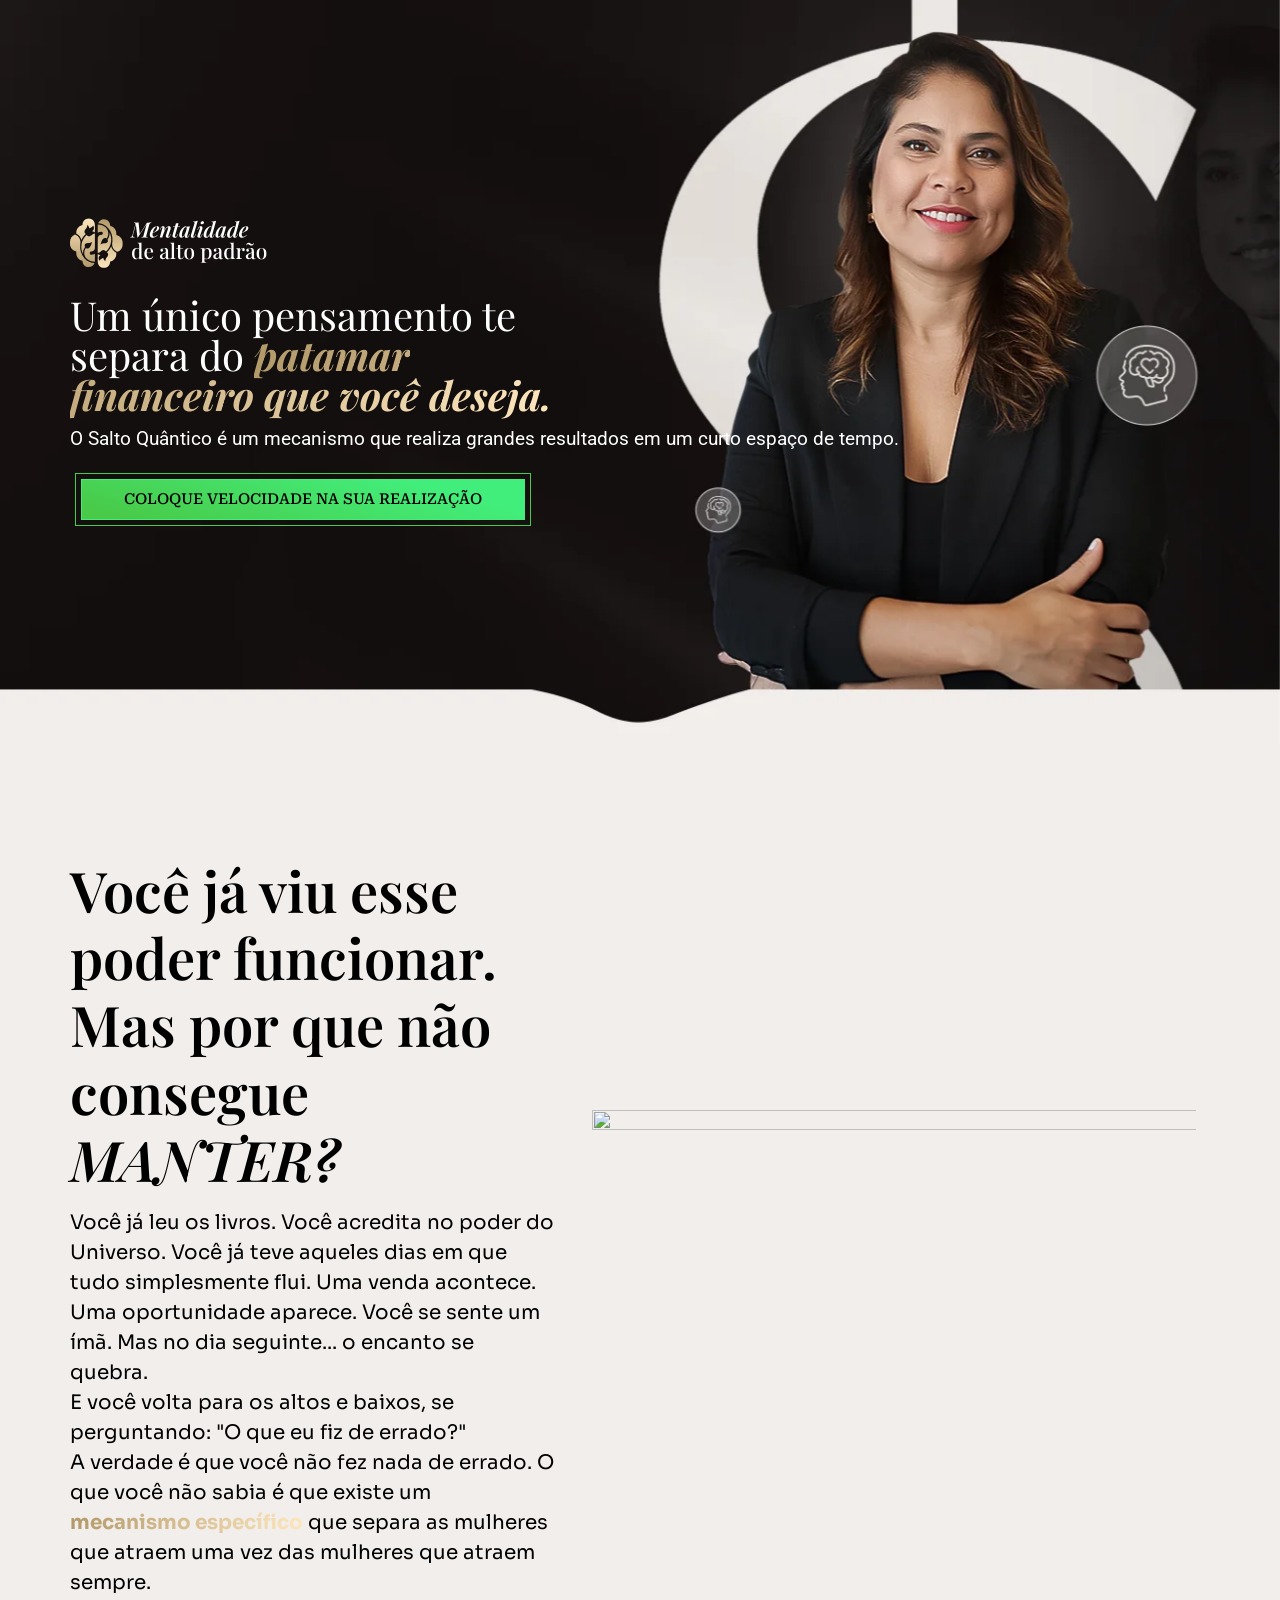
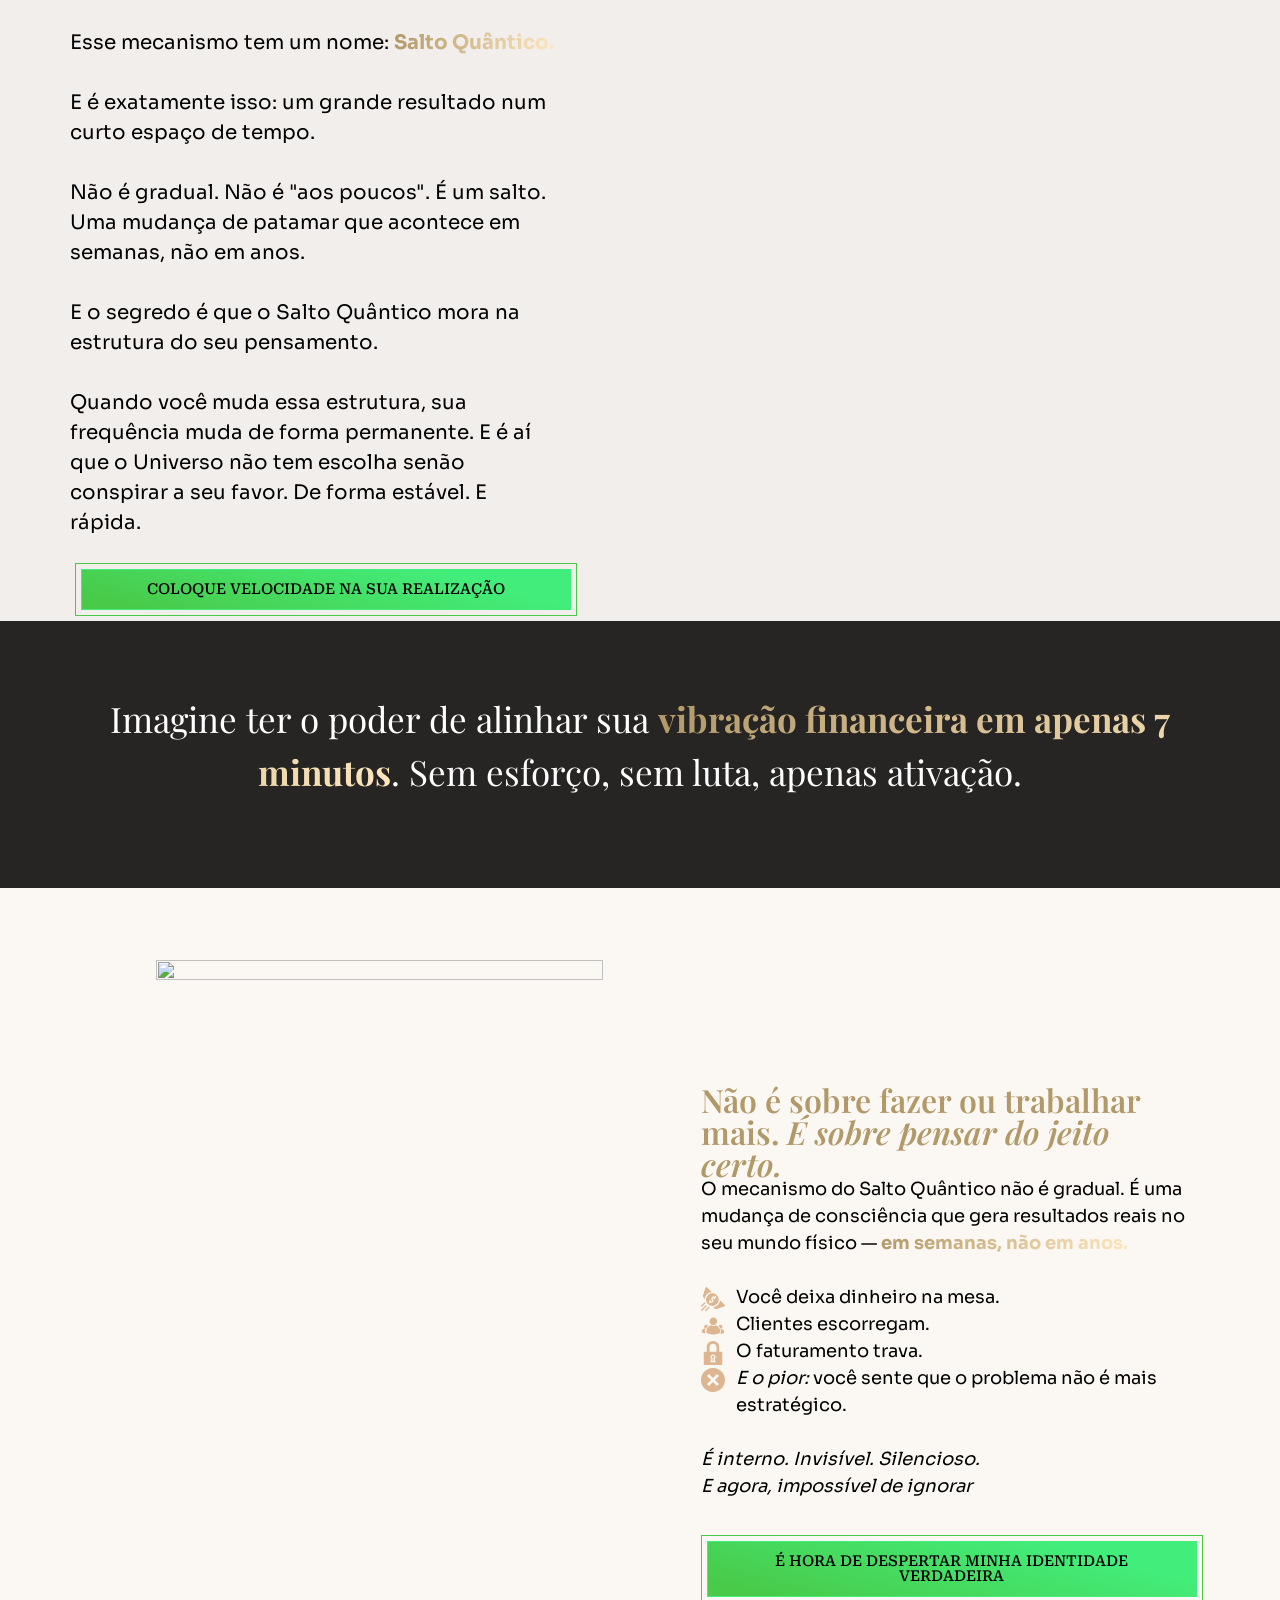
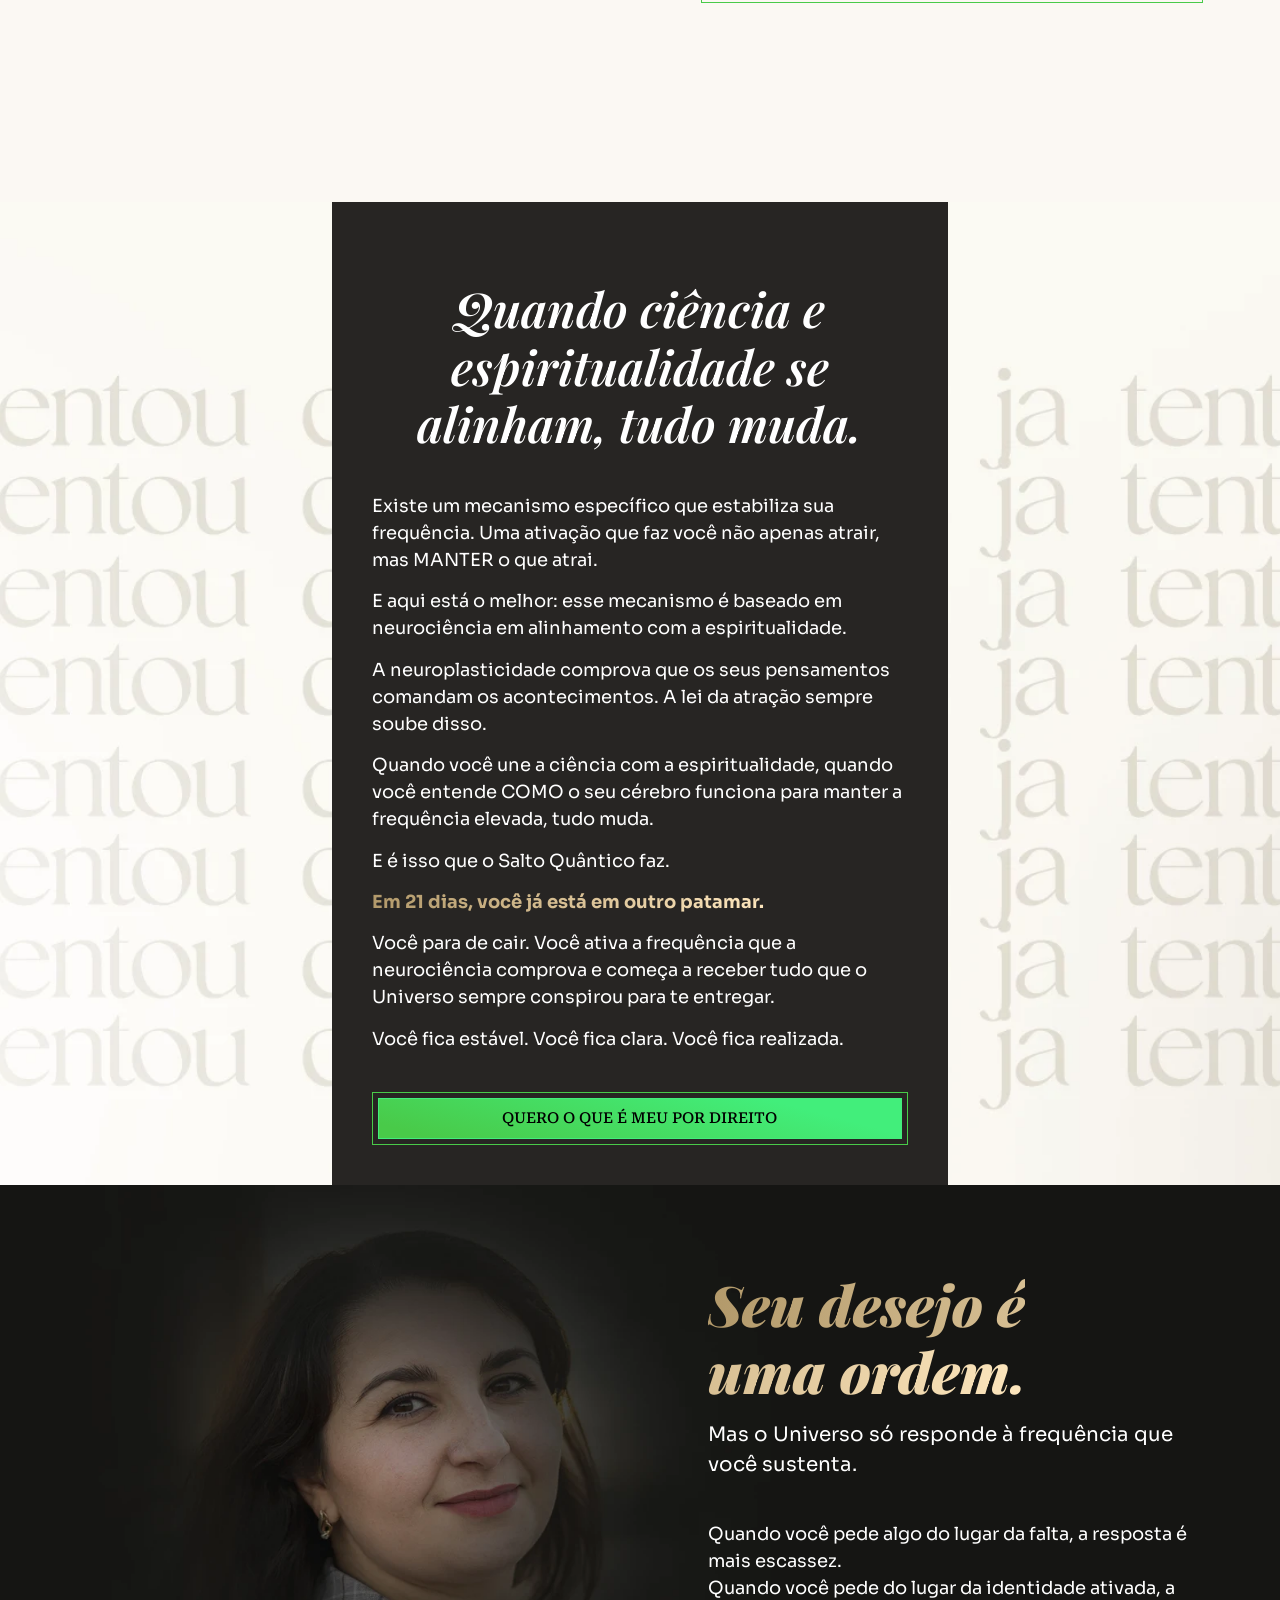
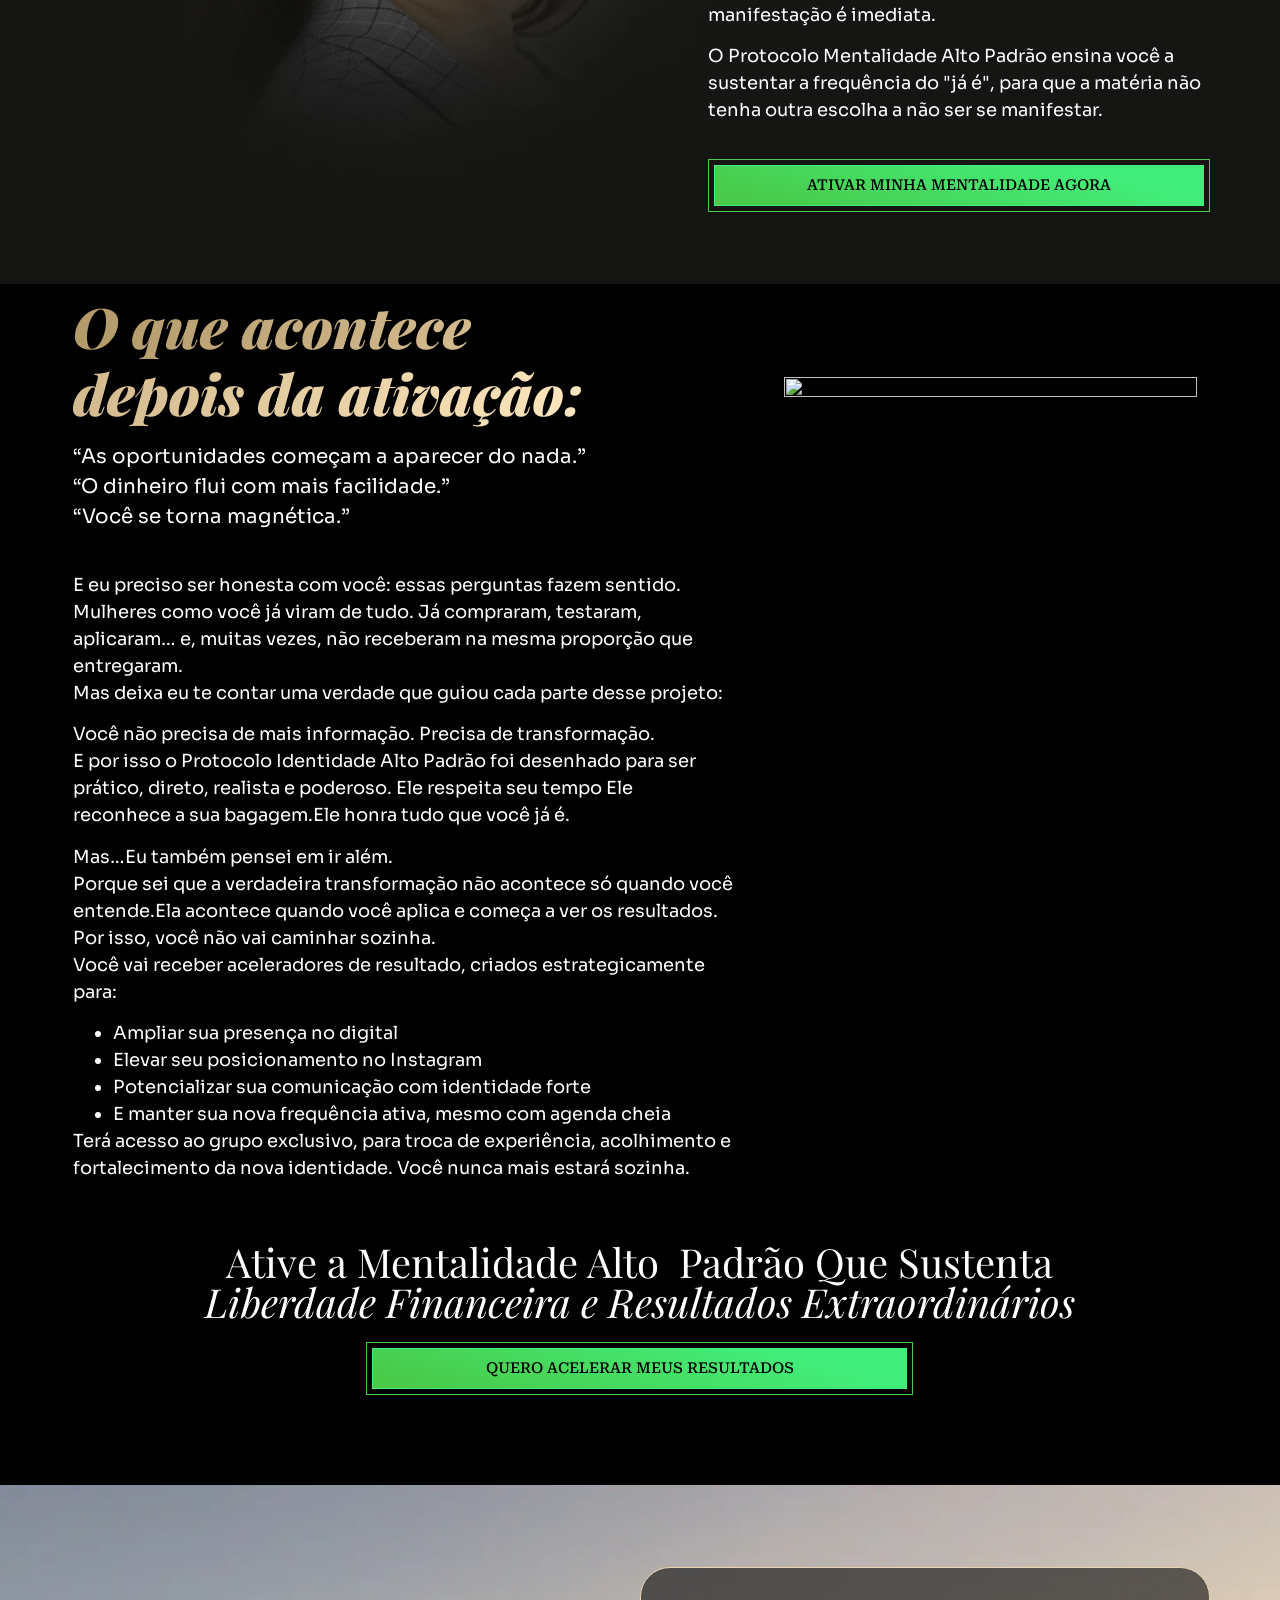
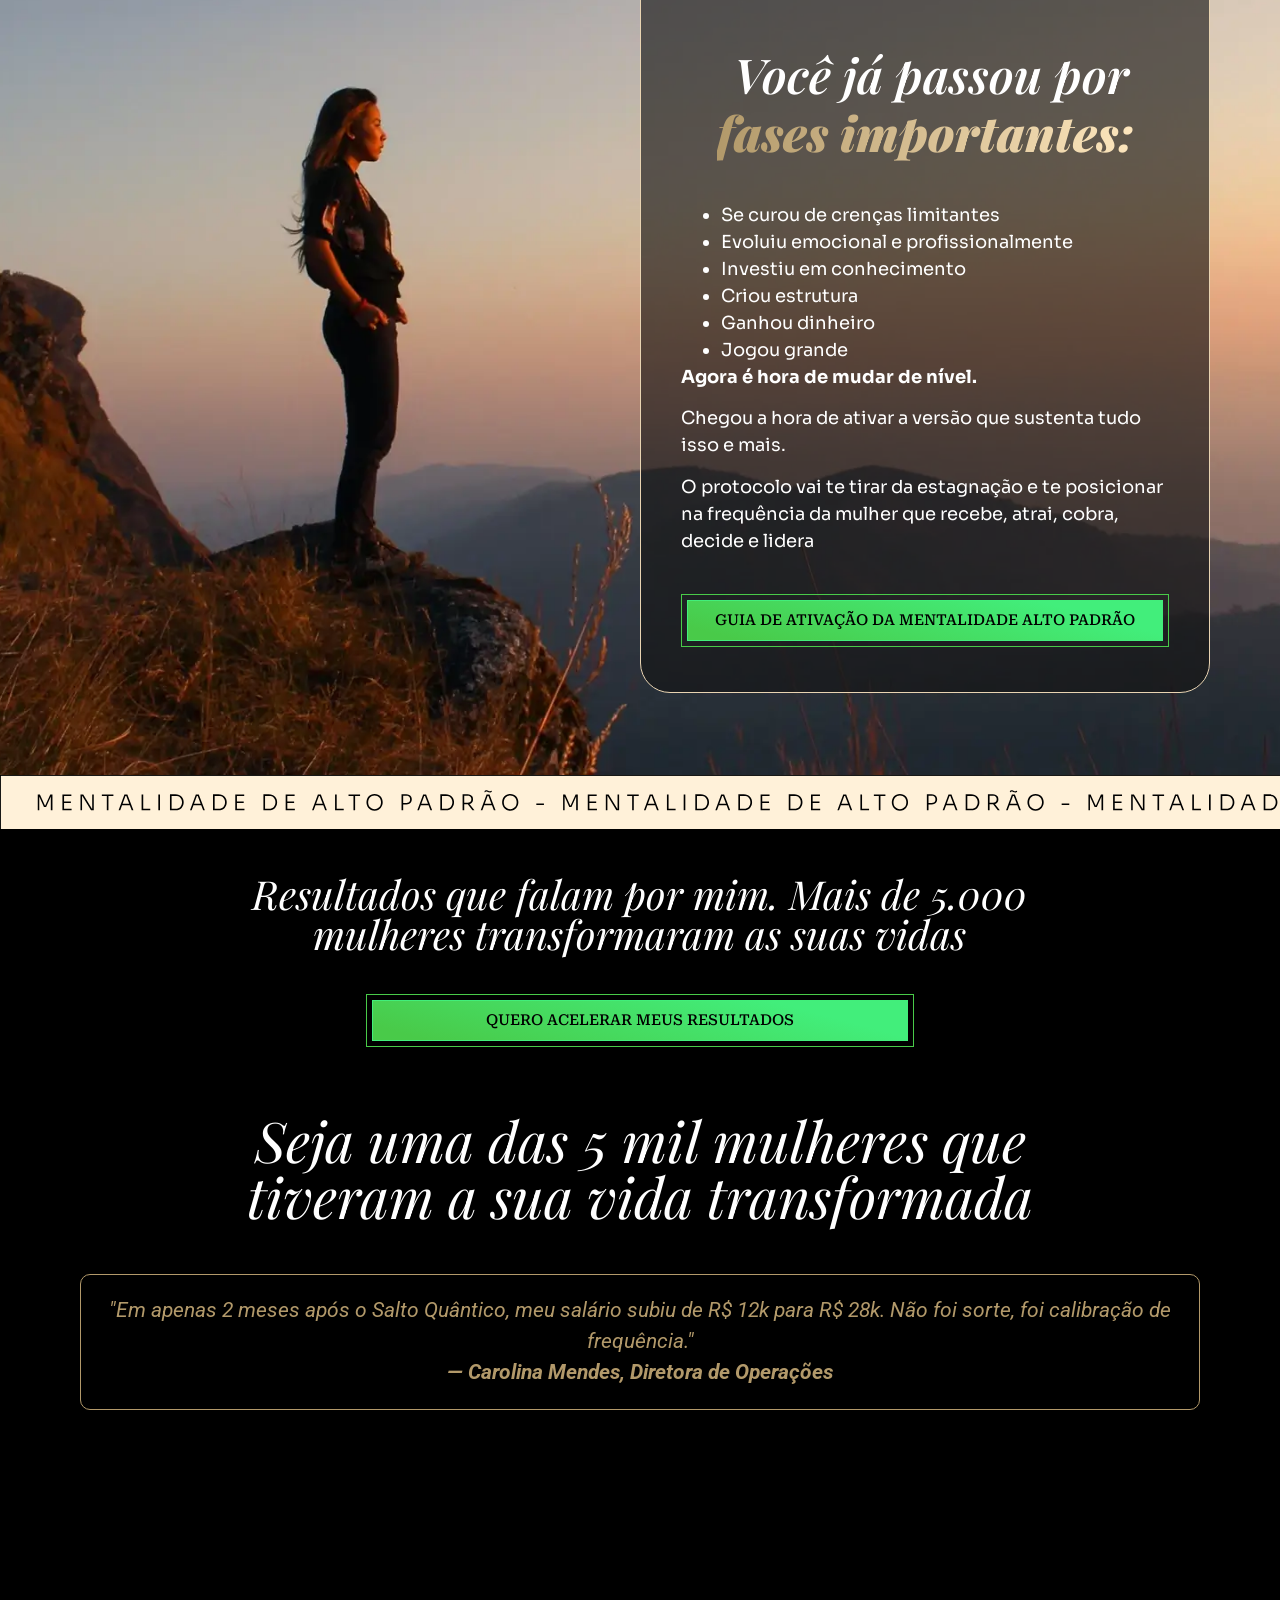
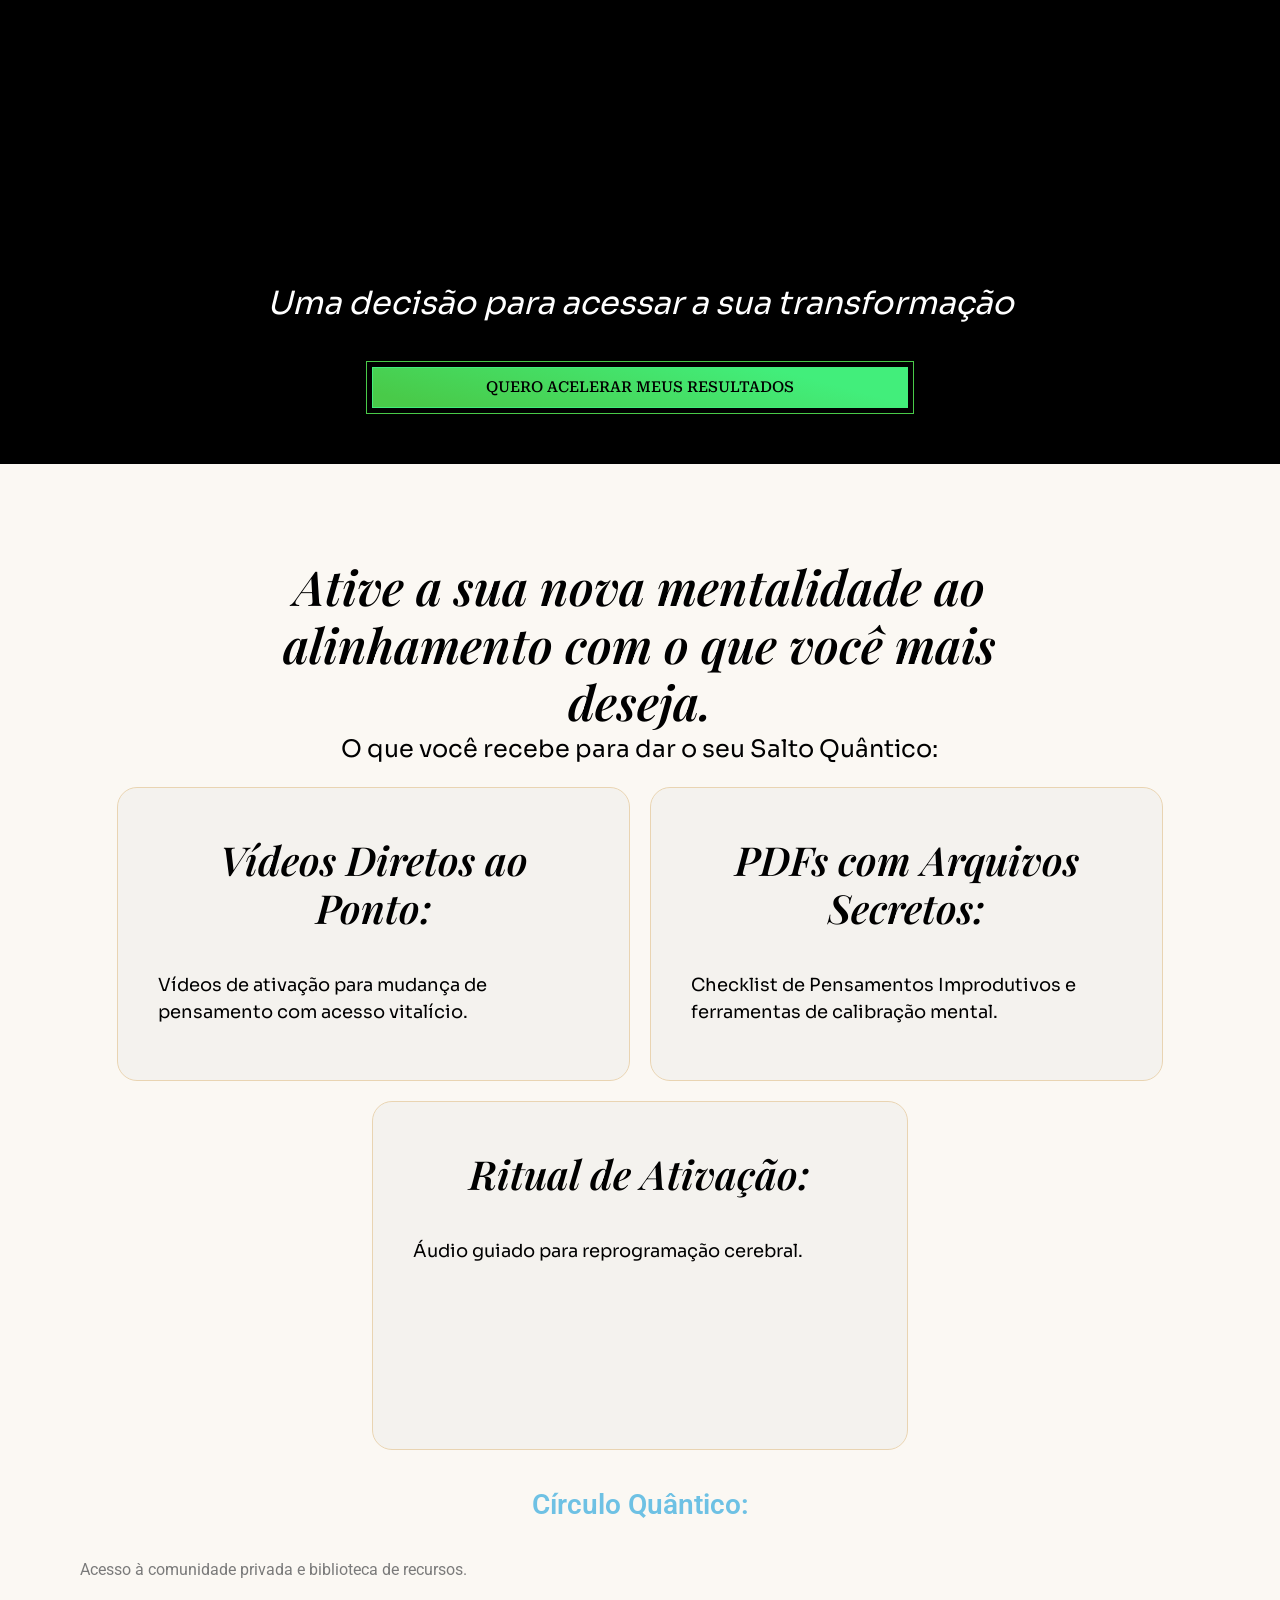
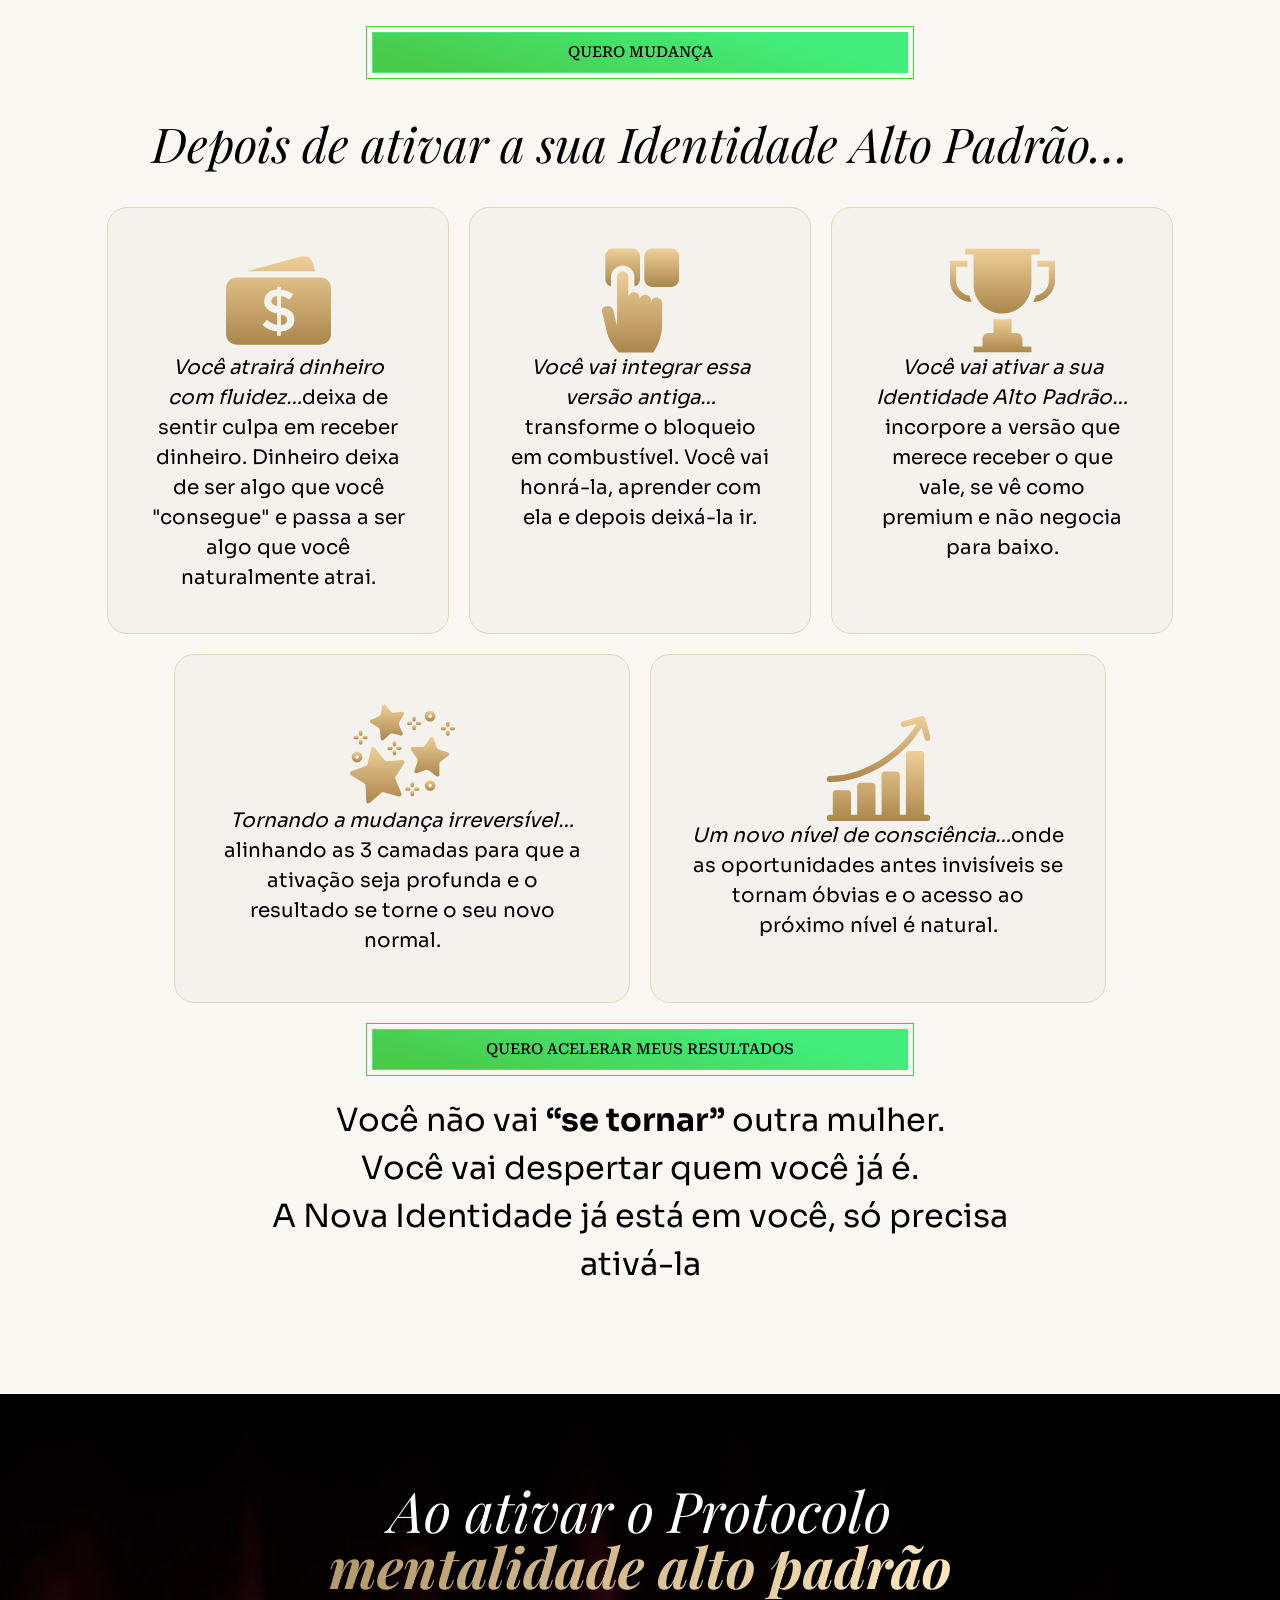
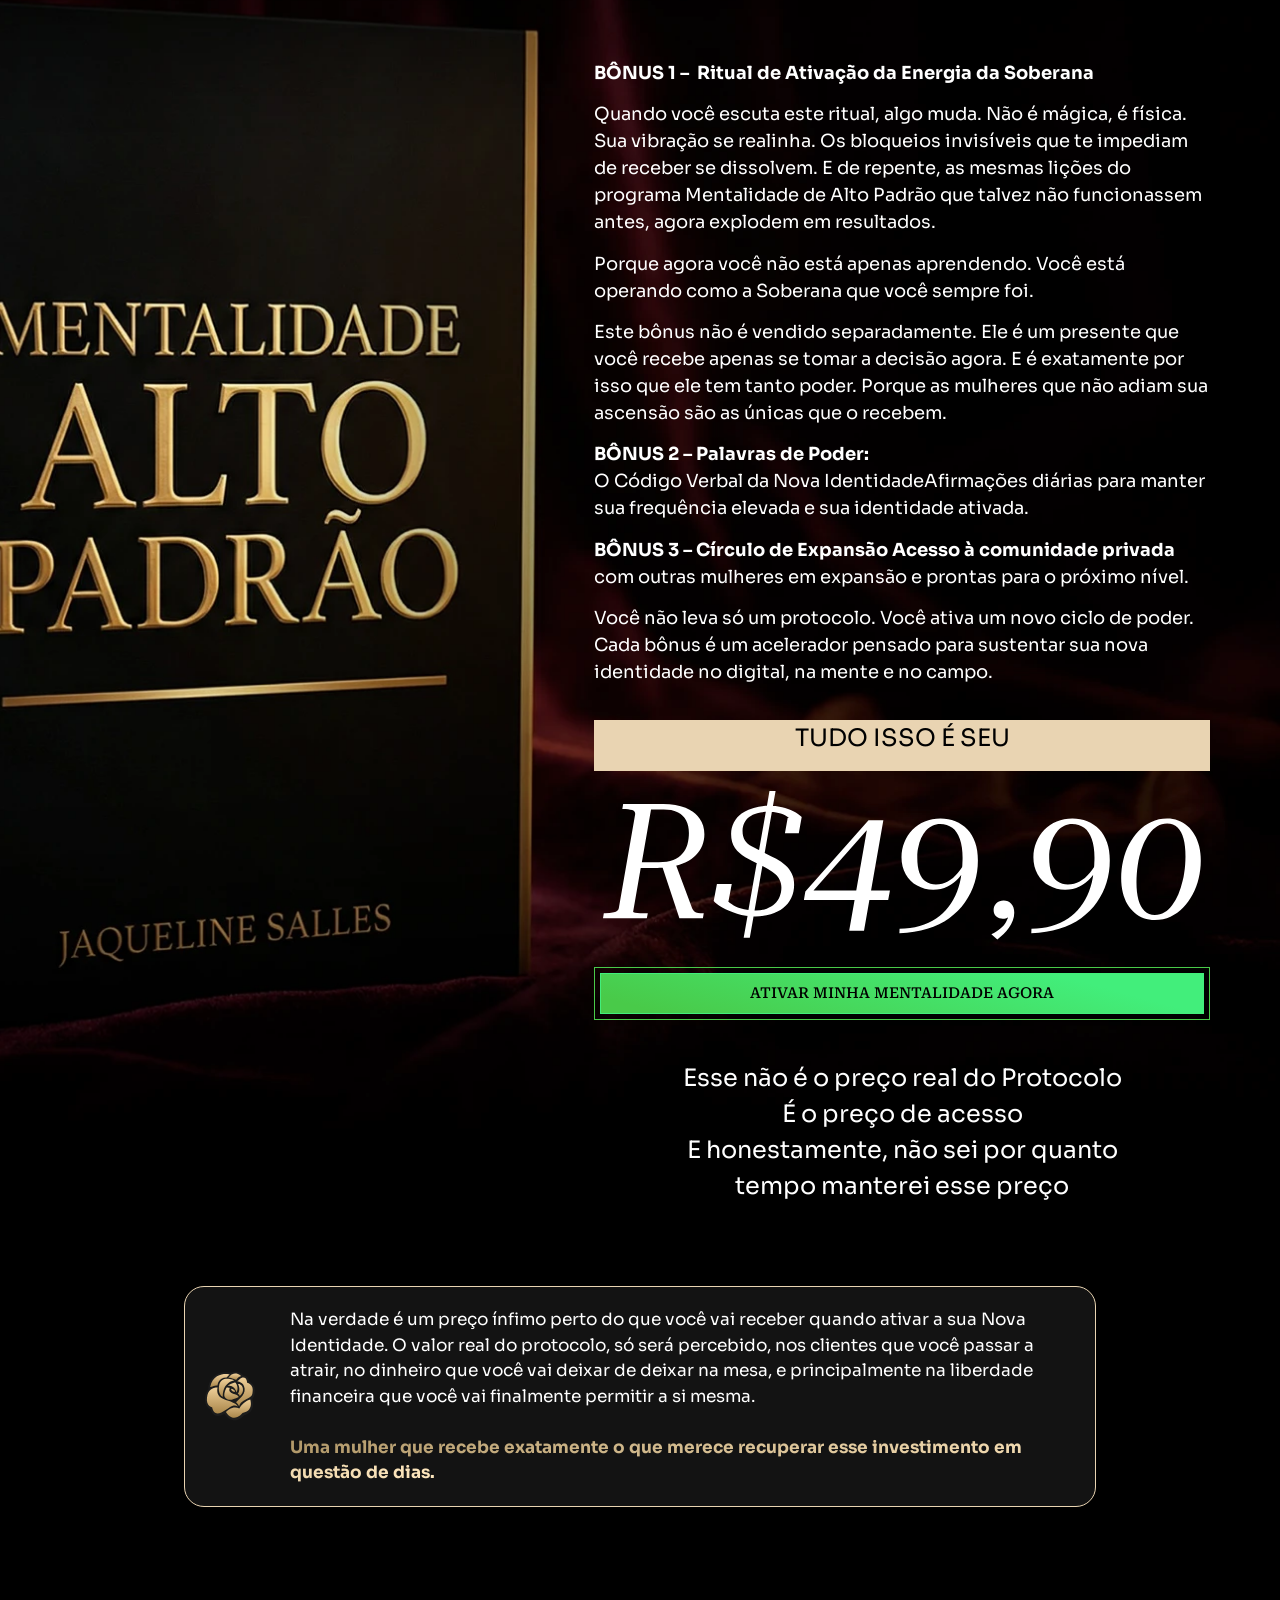
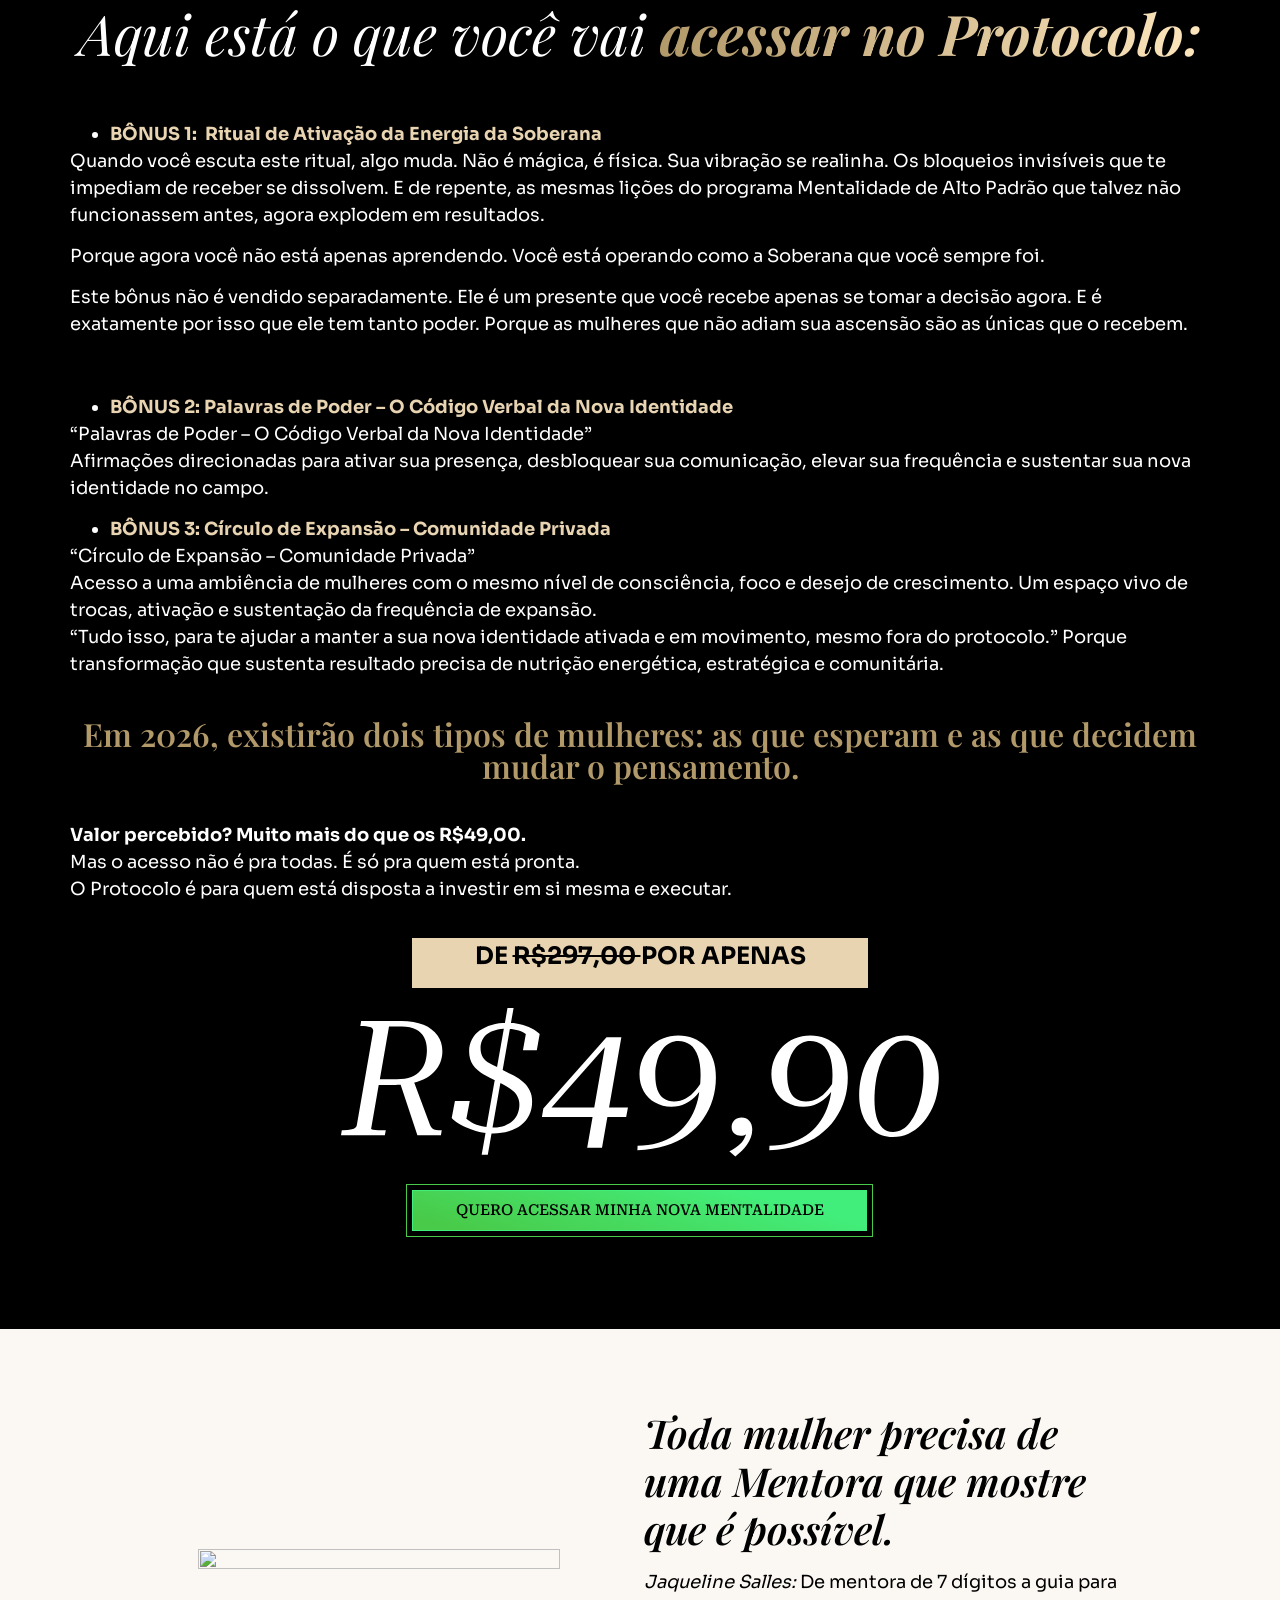
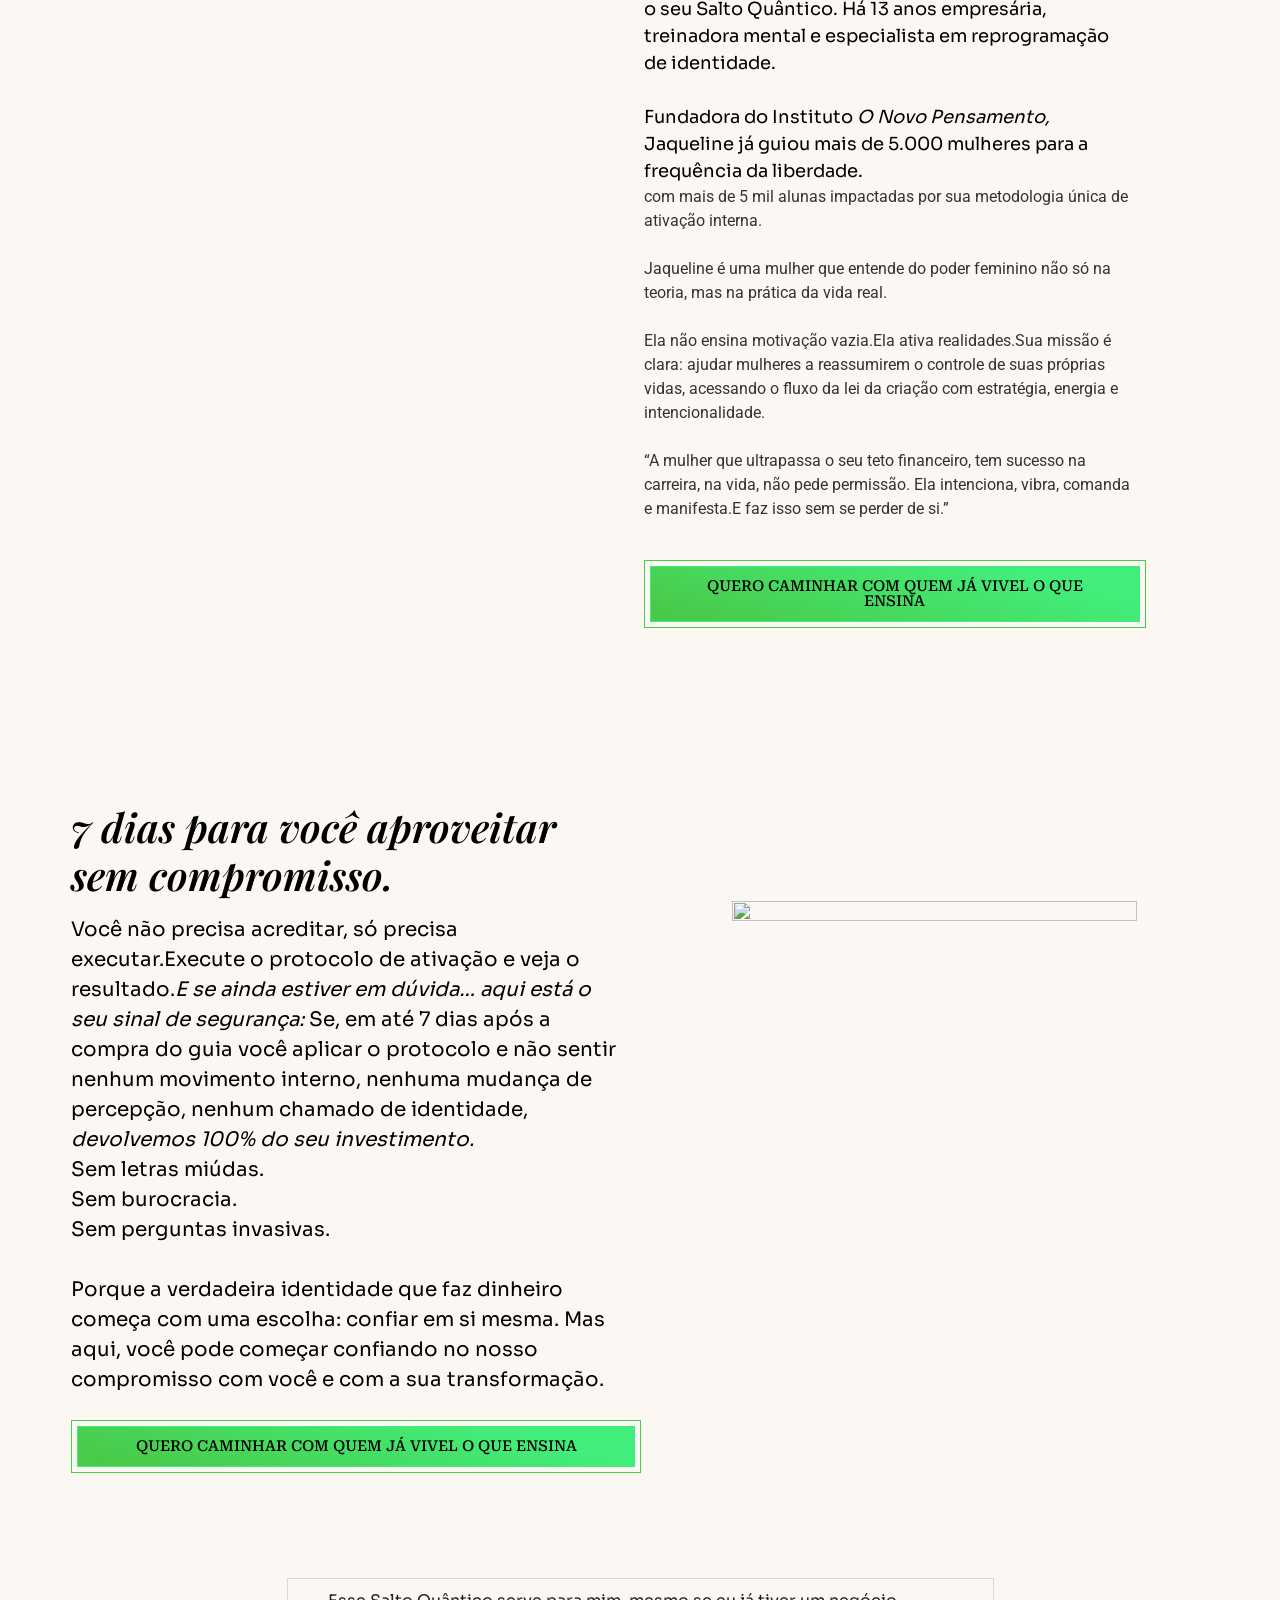
==== commit 48ee0d09: "copy: título da hero atualizado" ====
--- a/map.jaquelinesalles.com.br/wp/index.html
+++ b/map.jaquelinesalles.com.br/wp/index.html
@@ -1509,8 +1509,9 @@
 				</div>
 				<div class="elementor-element elementor-element-52d59166 elementor-widget__width-initial elementor-widget elementor-widget-heading reveal-zoom stagger-1"
 					data-id="52d59166" data-element_type="widget" data-widget_type="heading.default">
-					<h2 class="elementor-heading-title elementor-size-default">Você já parou para pensar que é apenas um
-						pensamento que te separa do <b> <i> patamar financeiro que você deseja?</i></b></h2>
+					<h2 class="elementor-heading-title elementor-size-default">Um único pensamento te separa do
+						<b> <i> patamar financeiro que você deseja.</i></b>
+					</h2>
 				</div>
 				<div class="elementor-element elementor-element-subhero elementor-widget elementor-widget-text-editor reveal stagger-2"
 					data-id="subhero" data-element_type="widget" data-widget_type="text-editor.default">
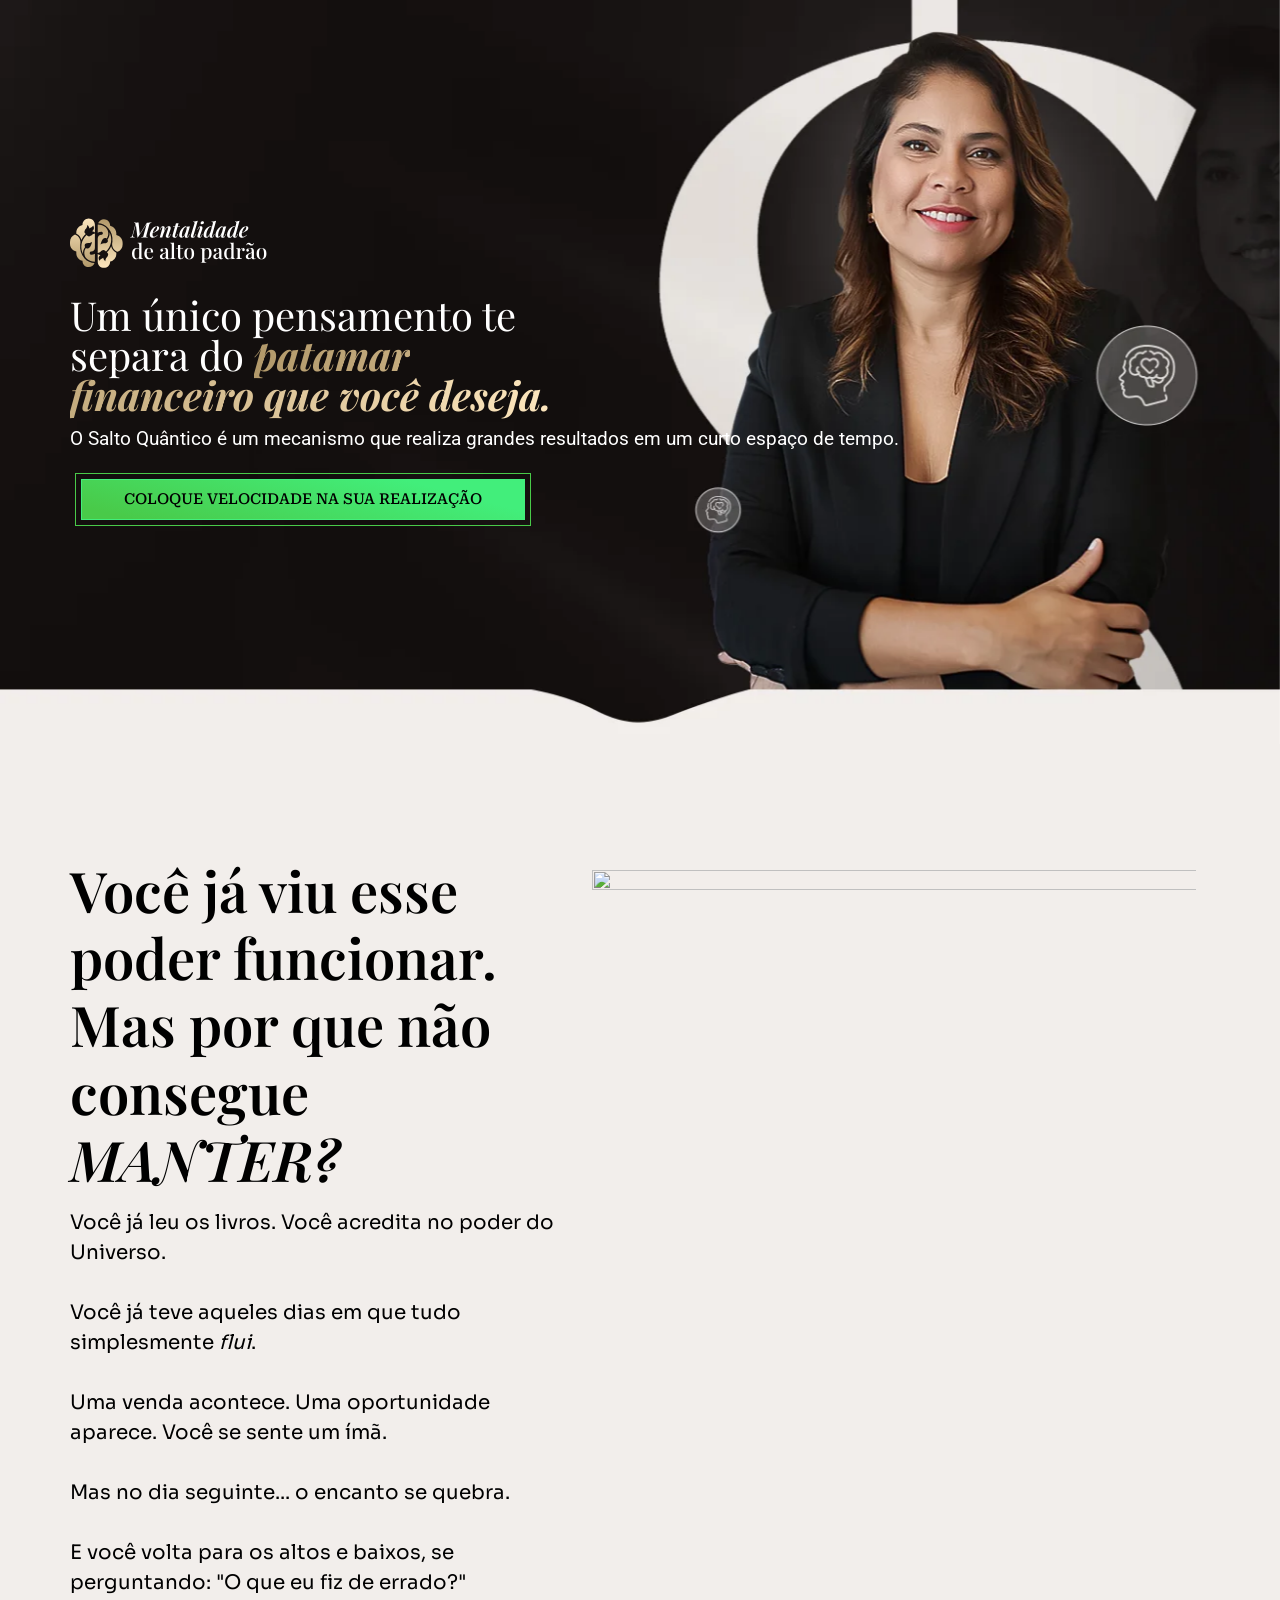
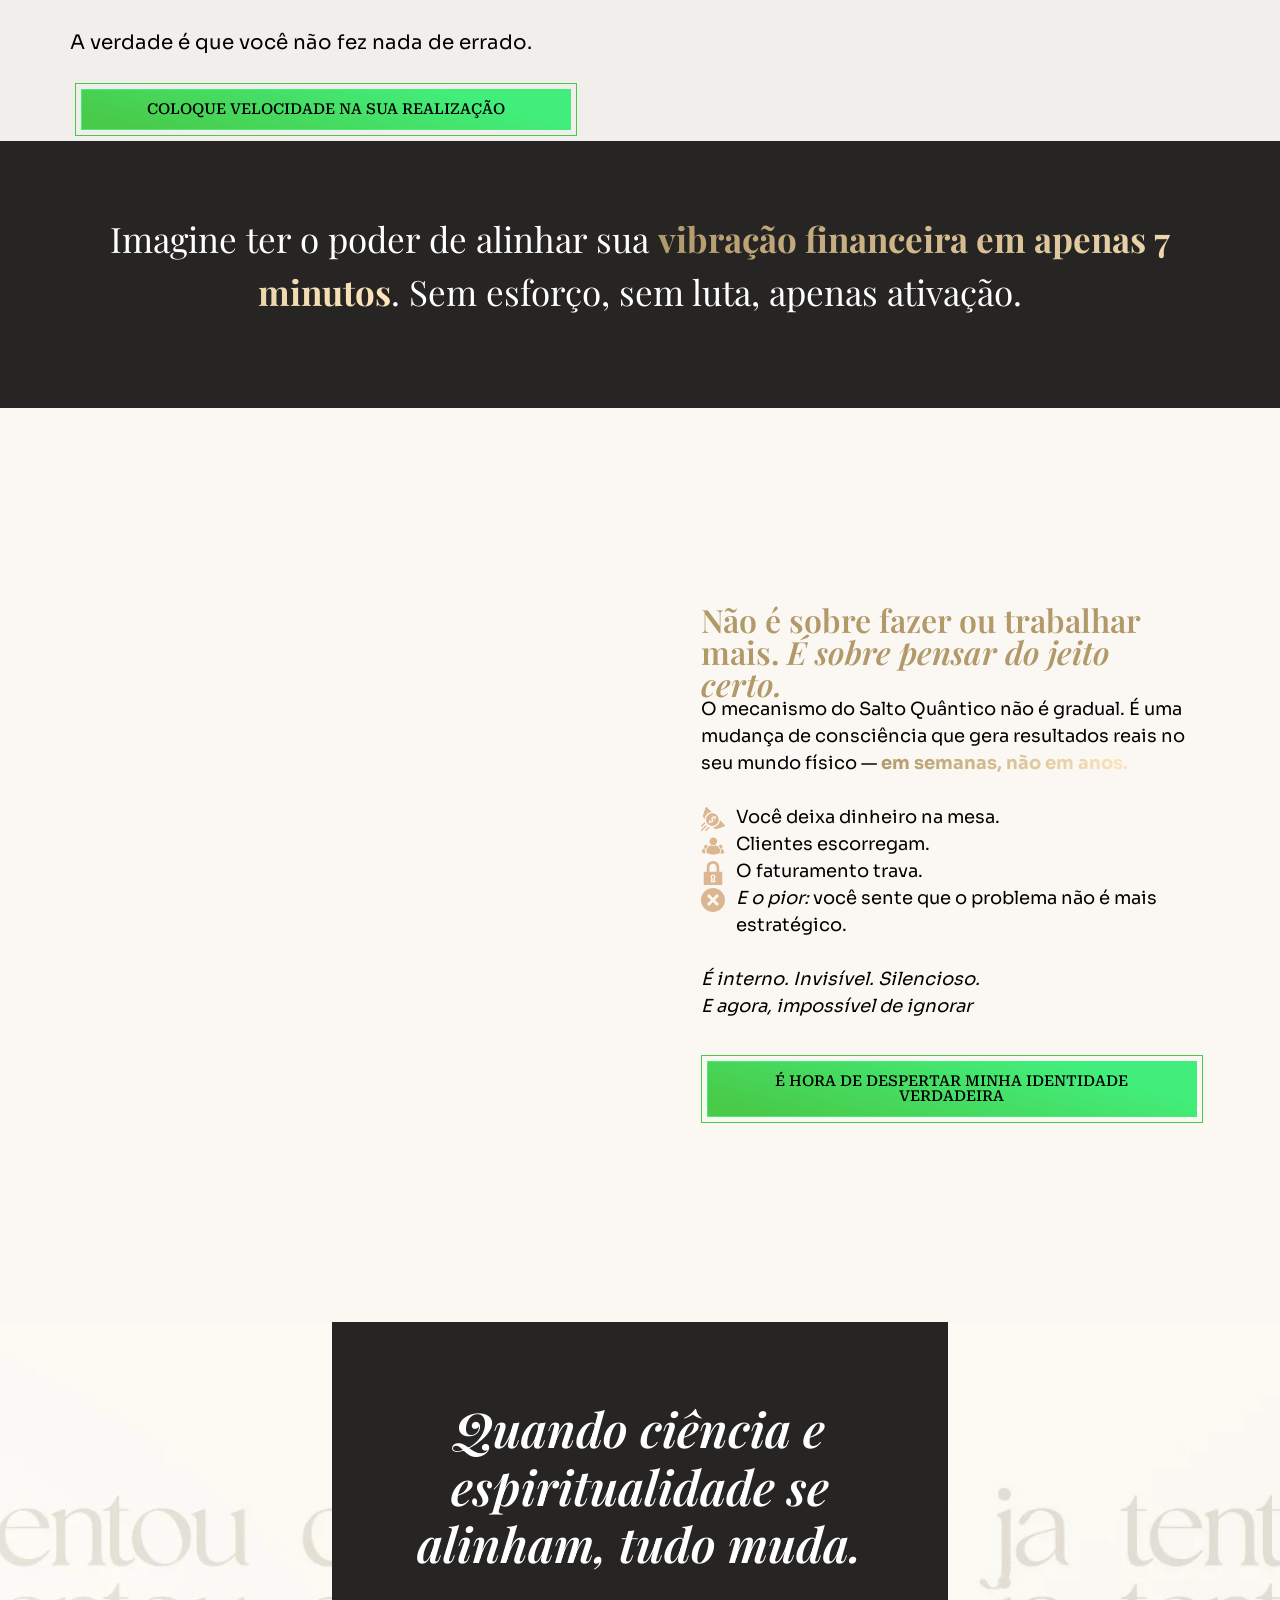
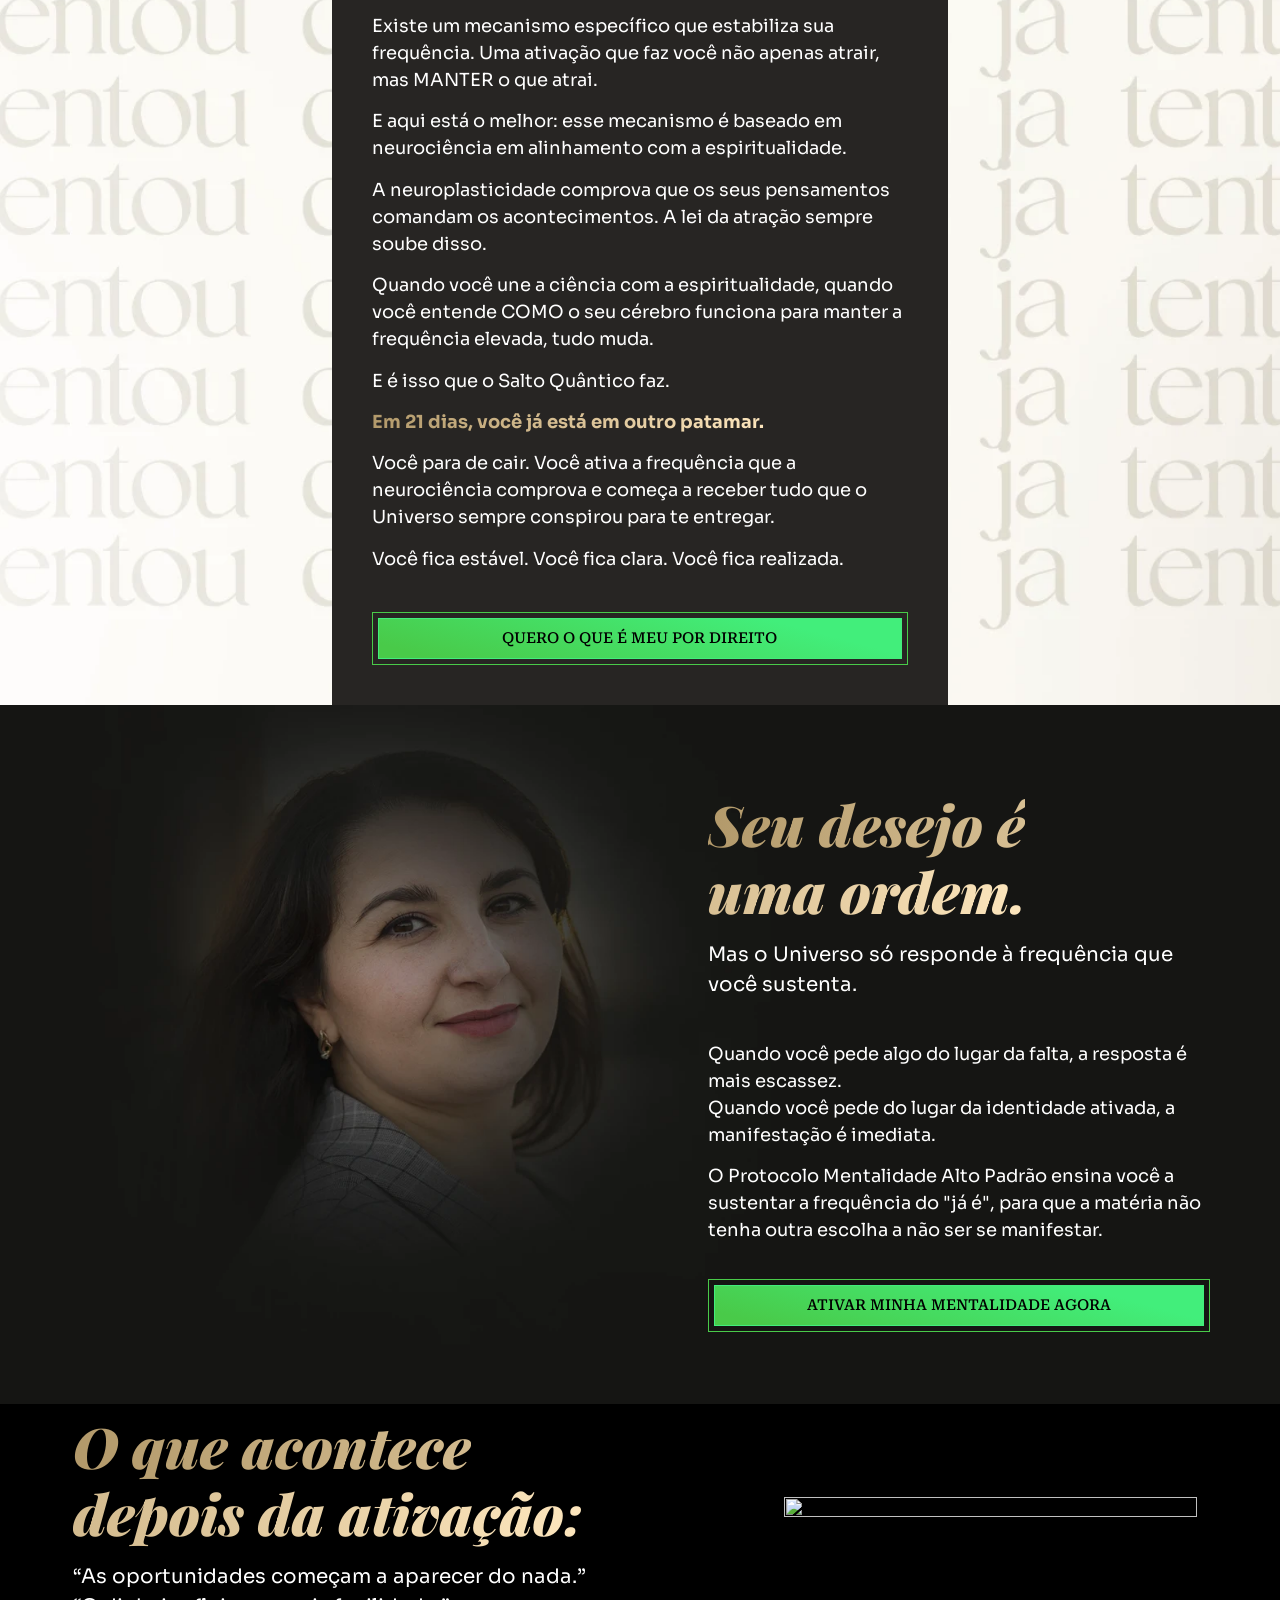
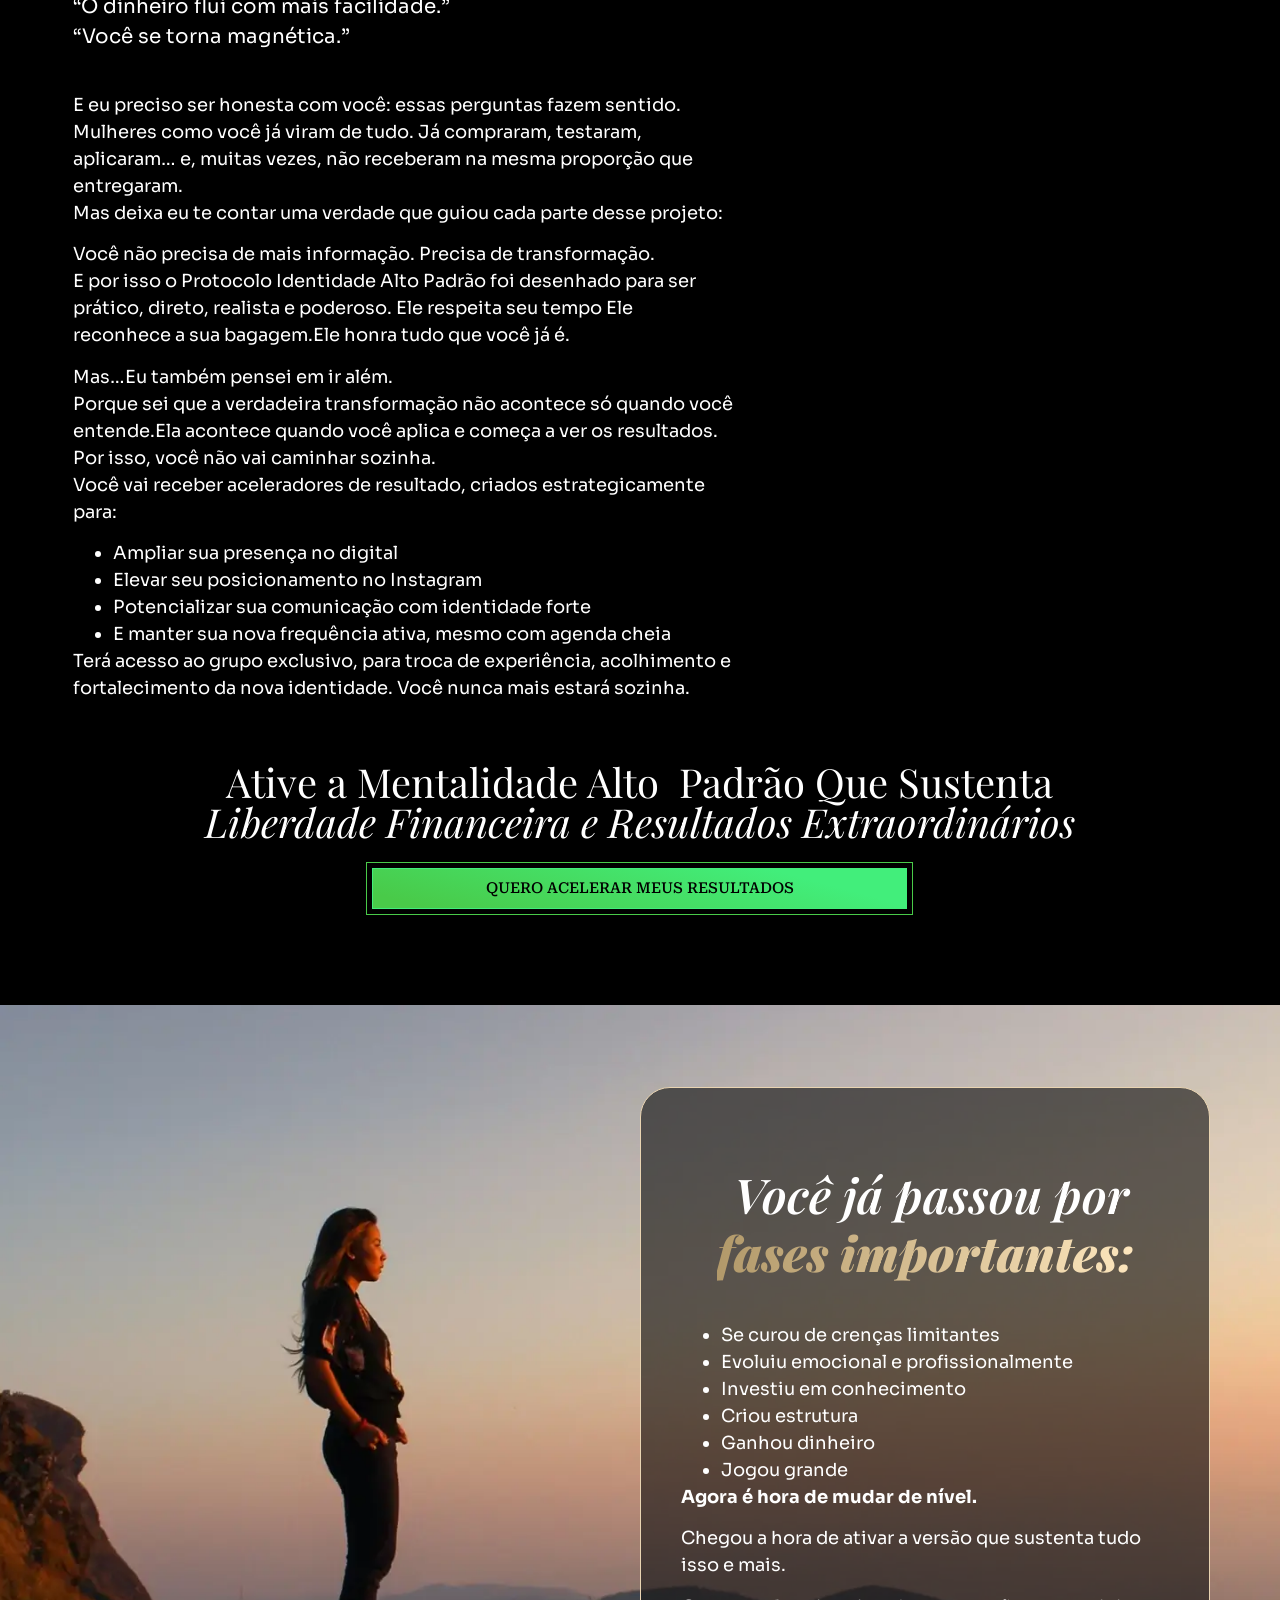
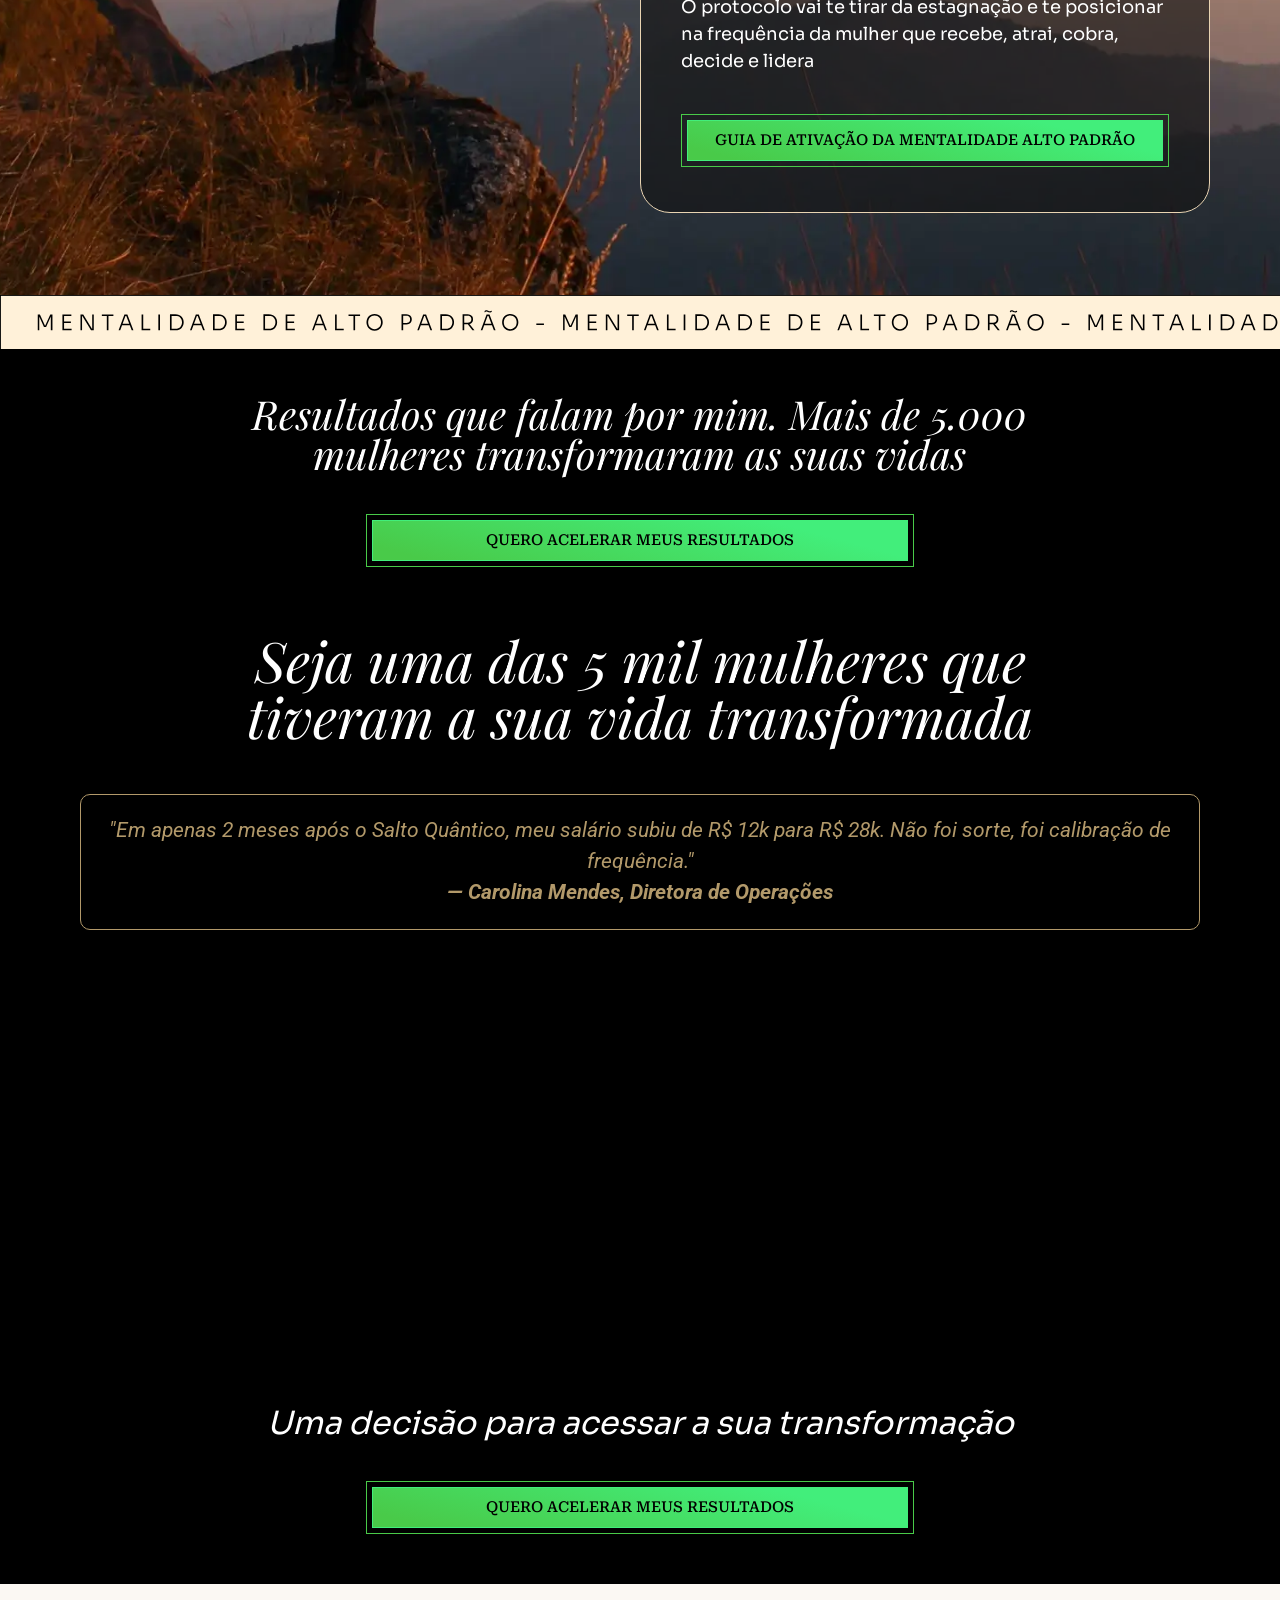
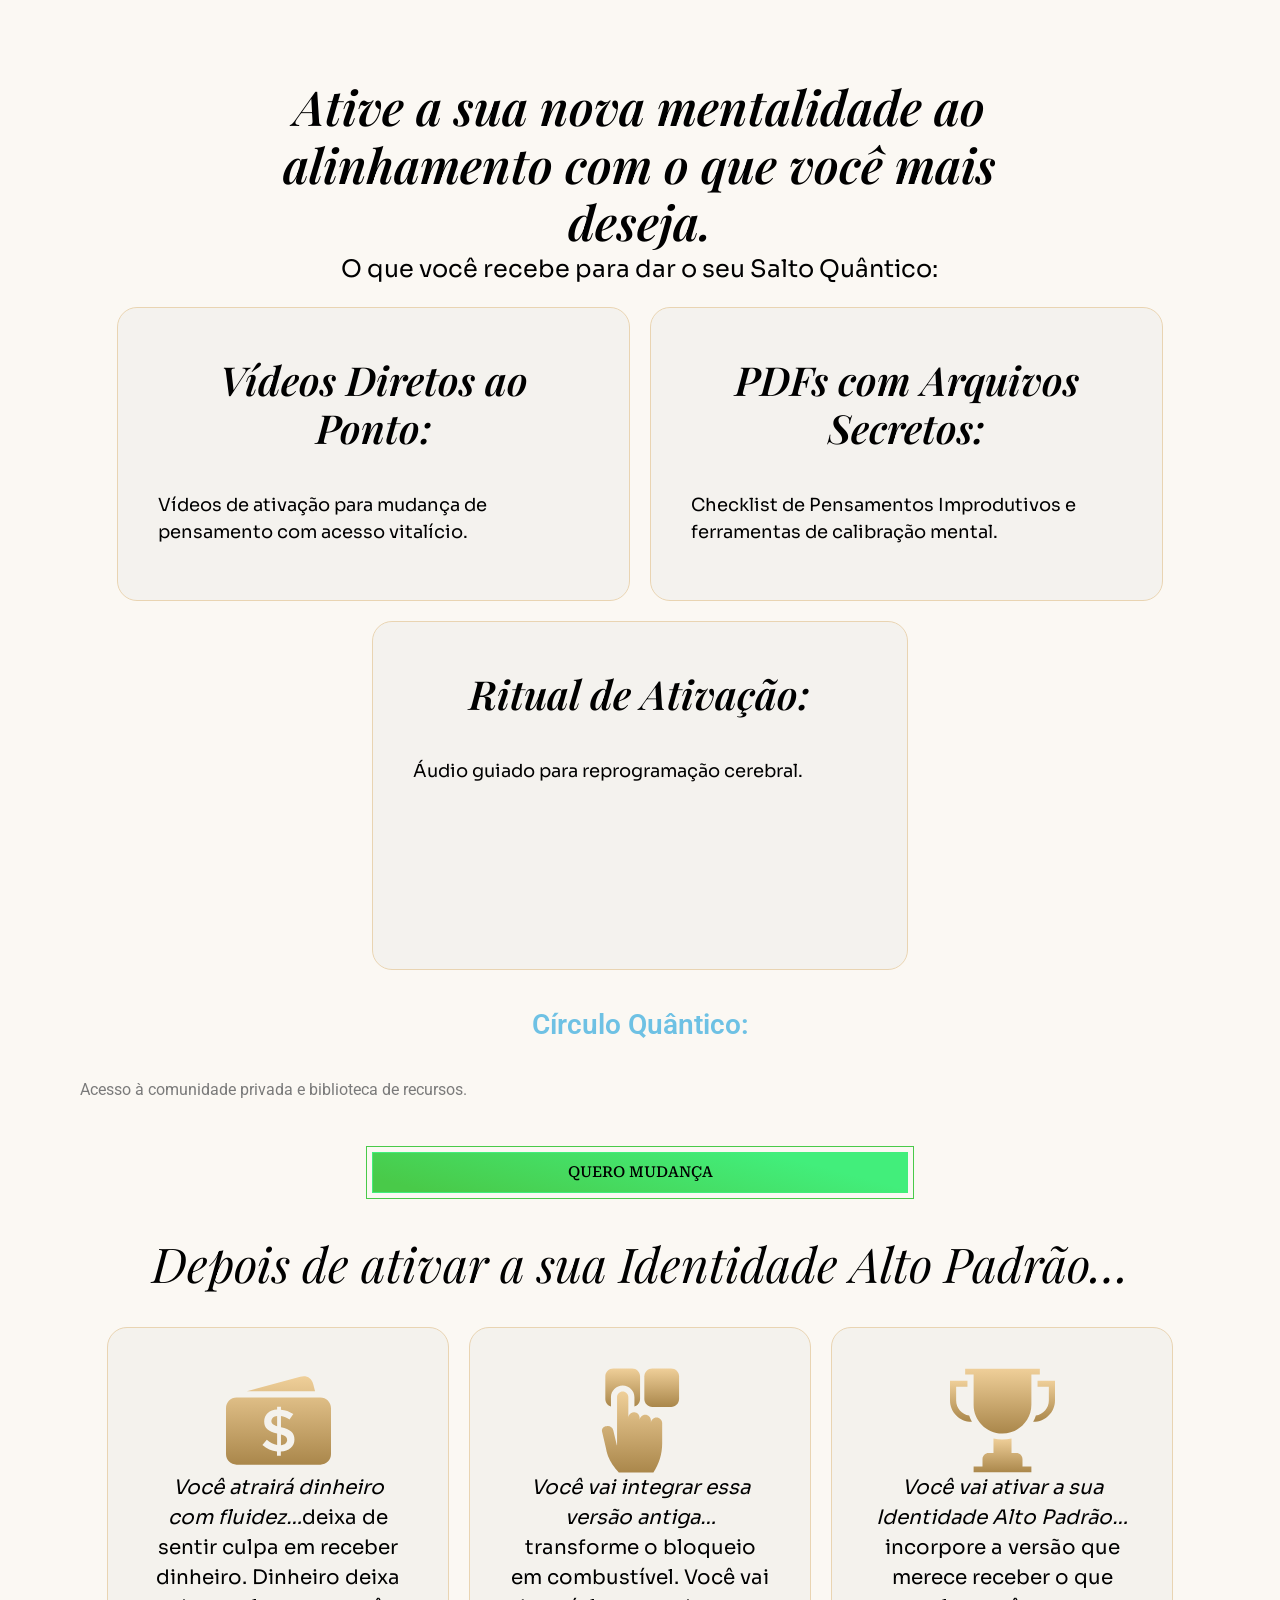
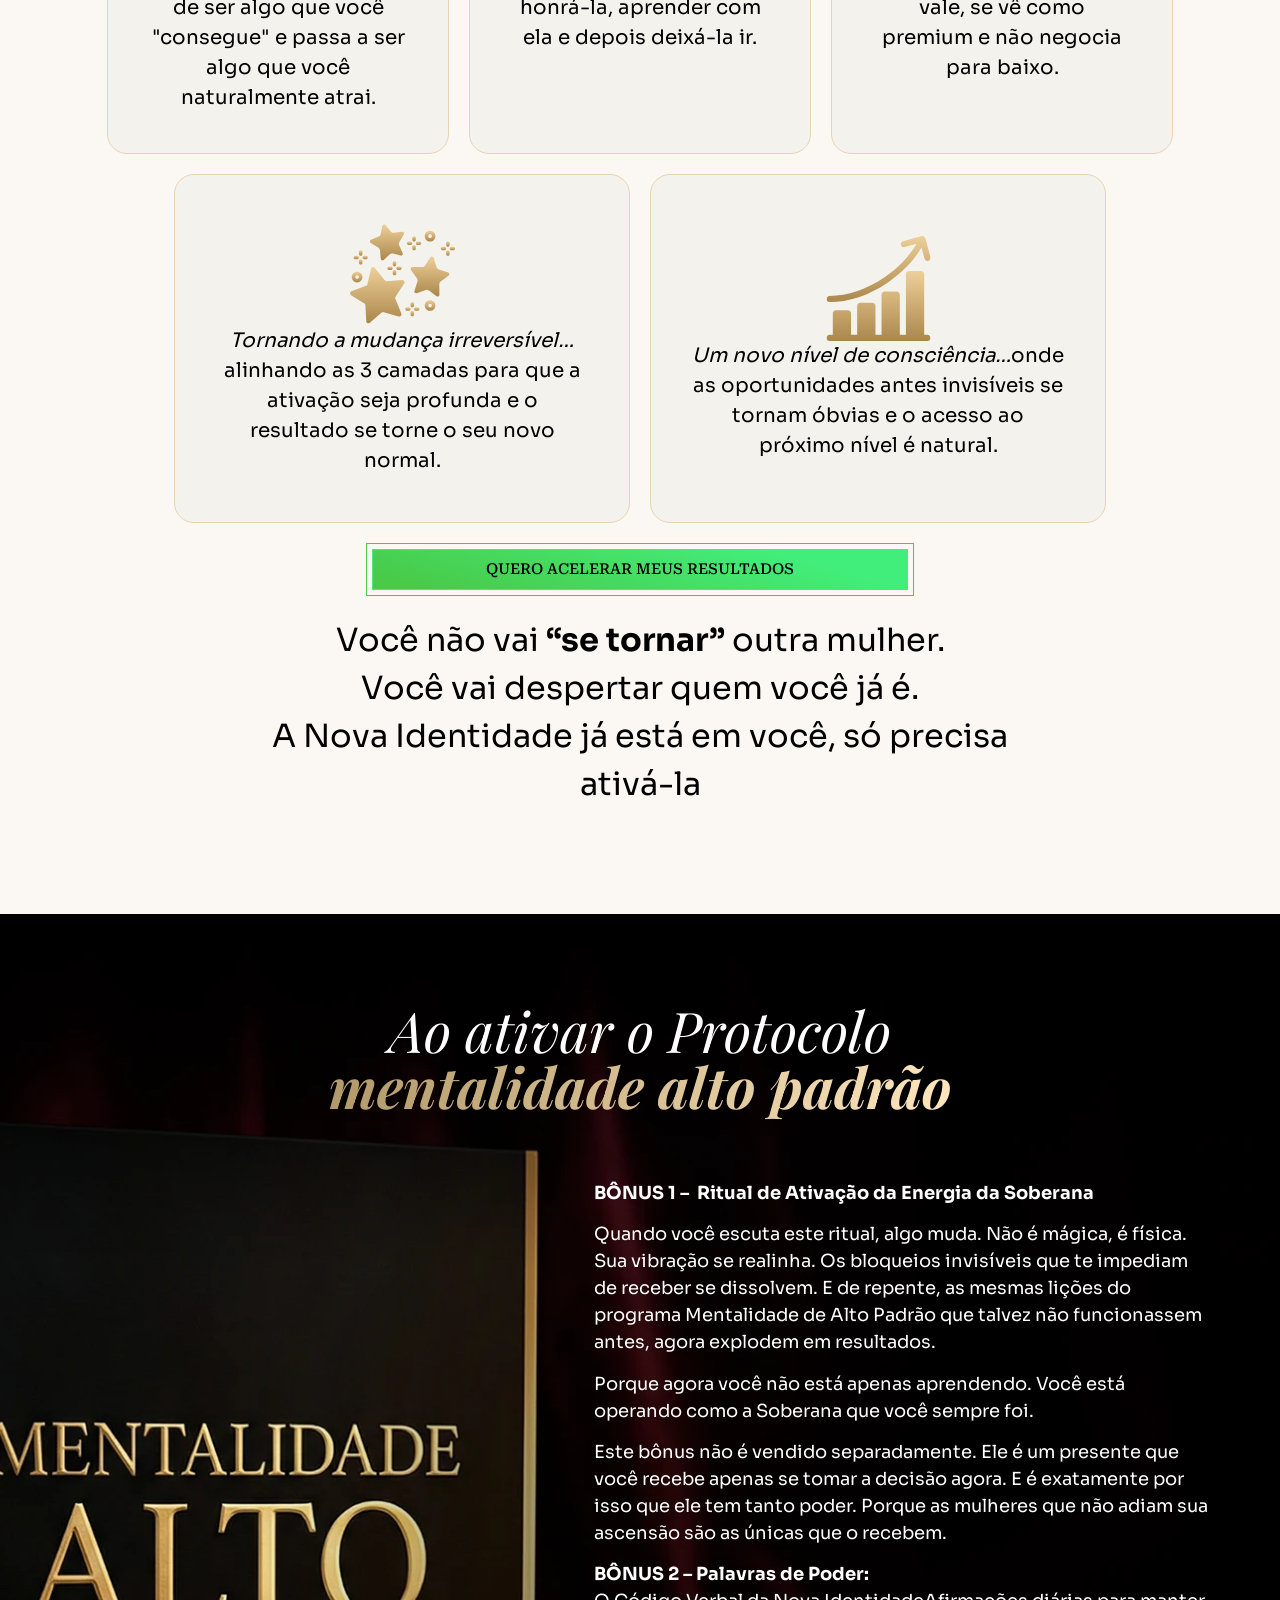
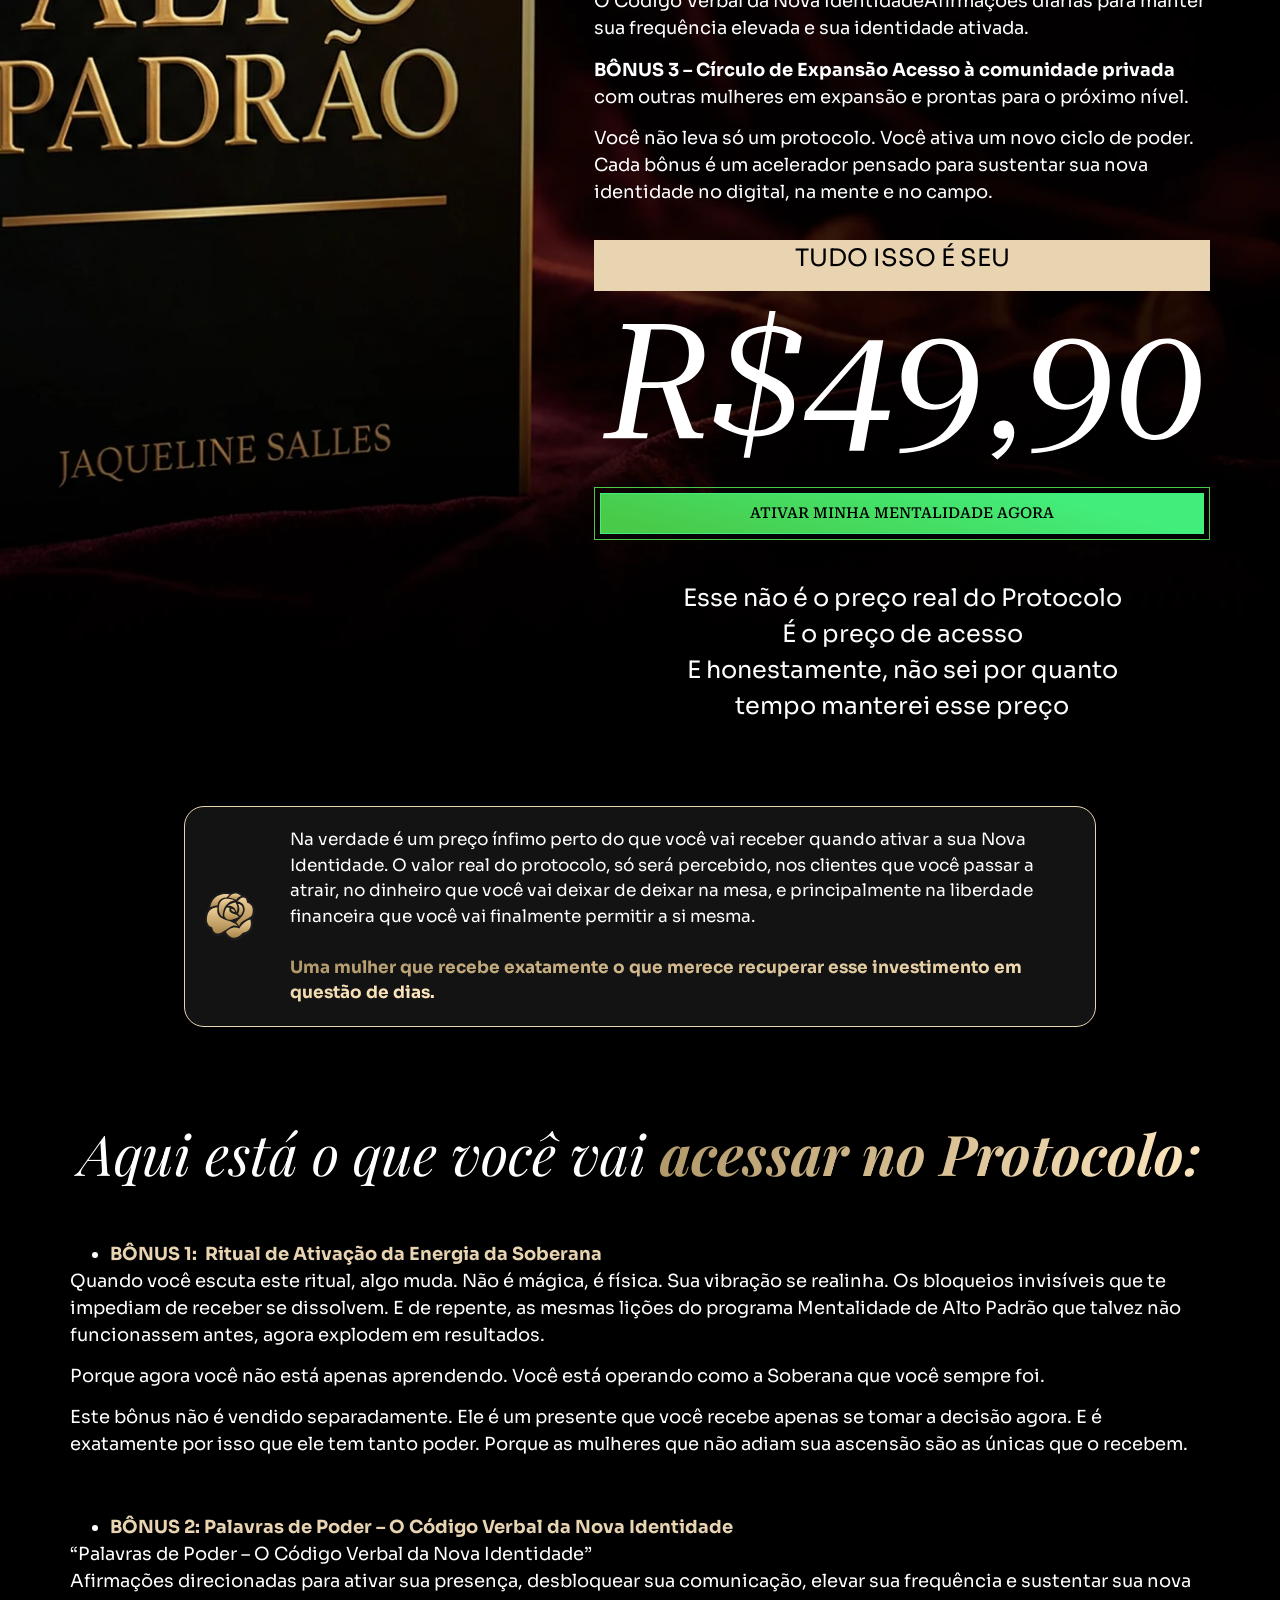
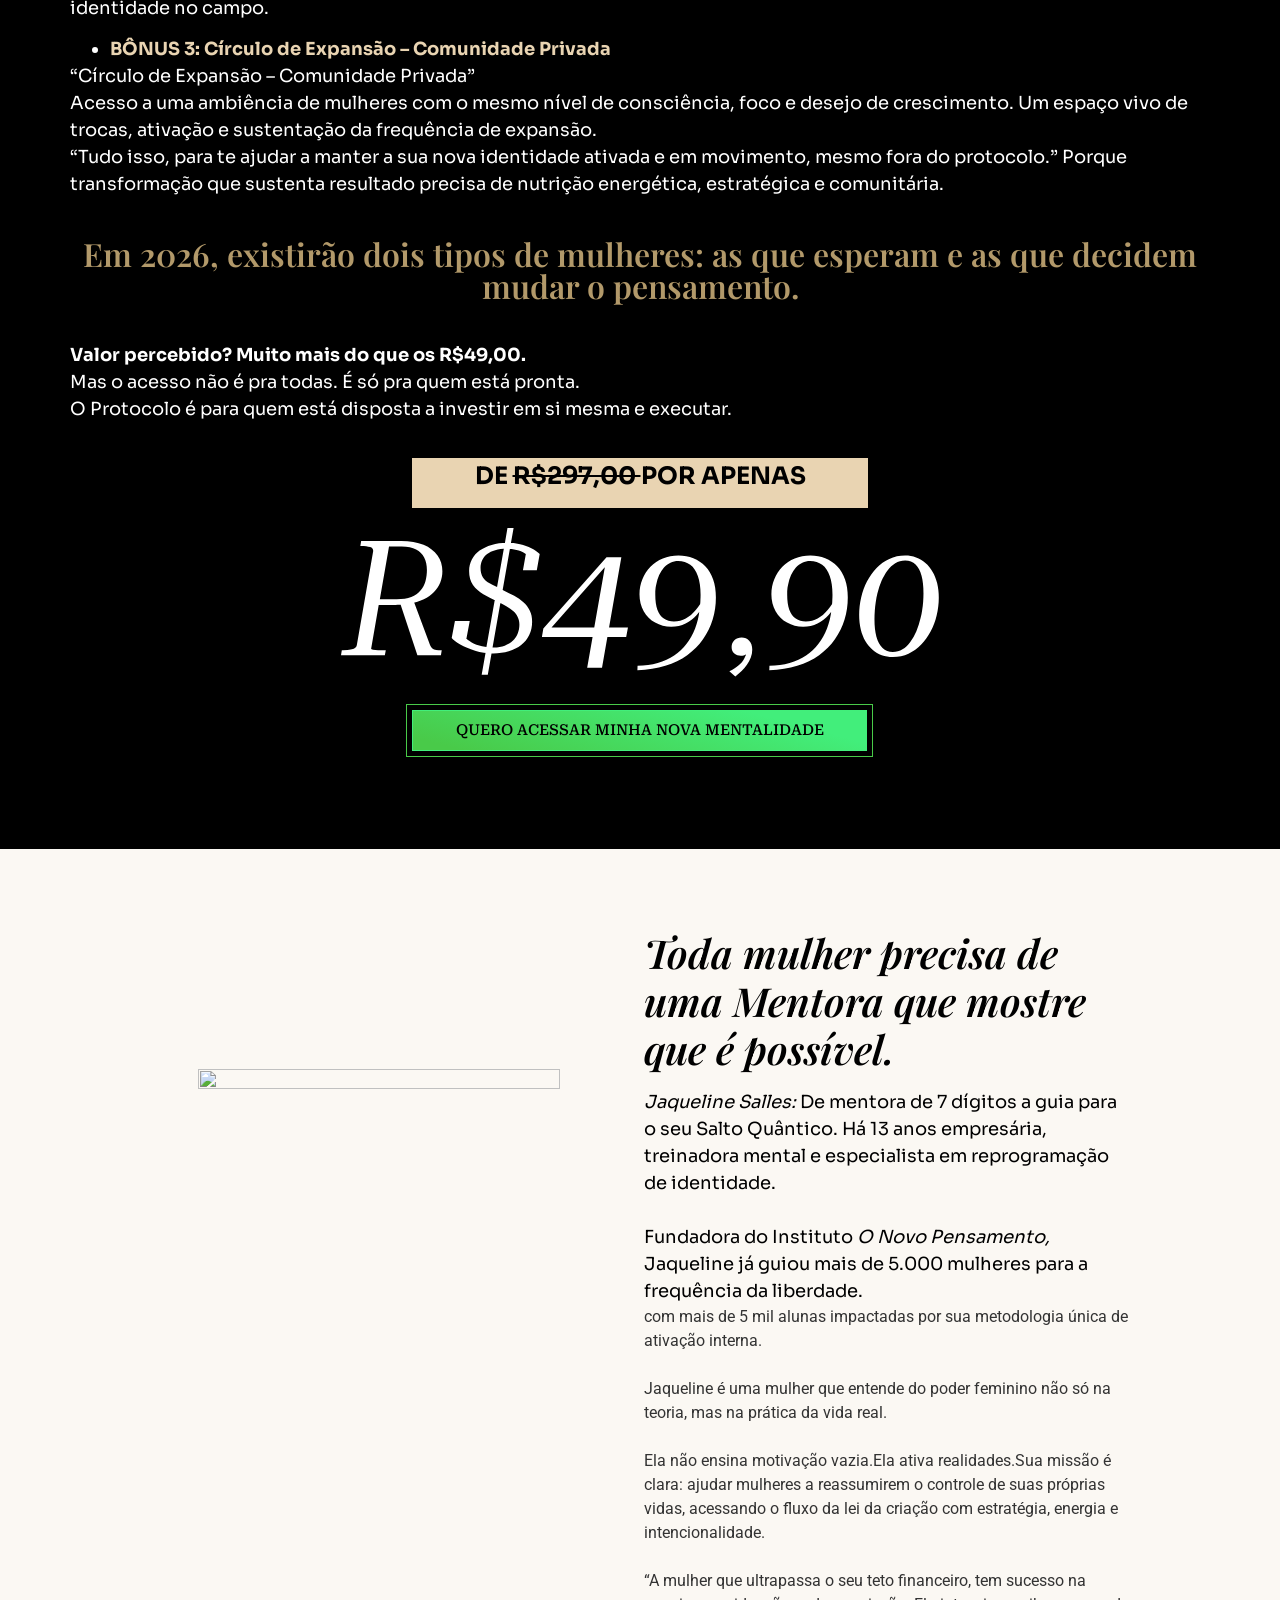
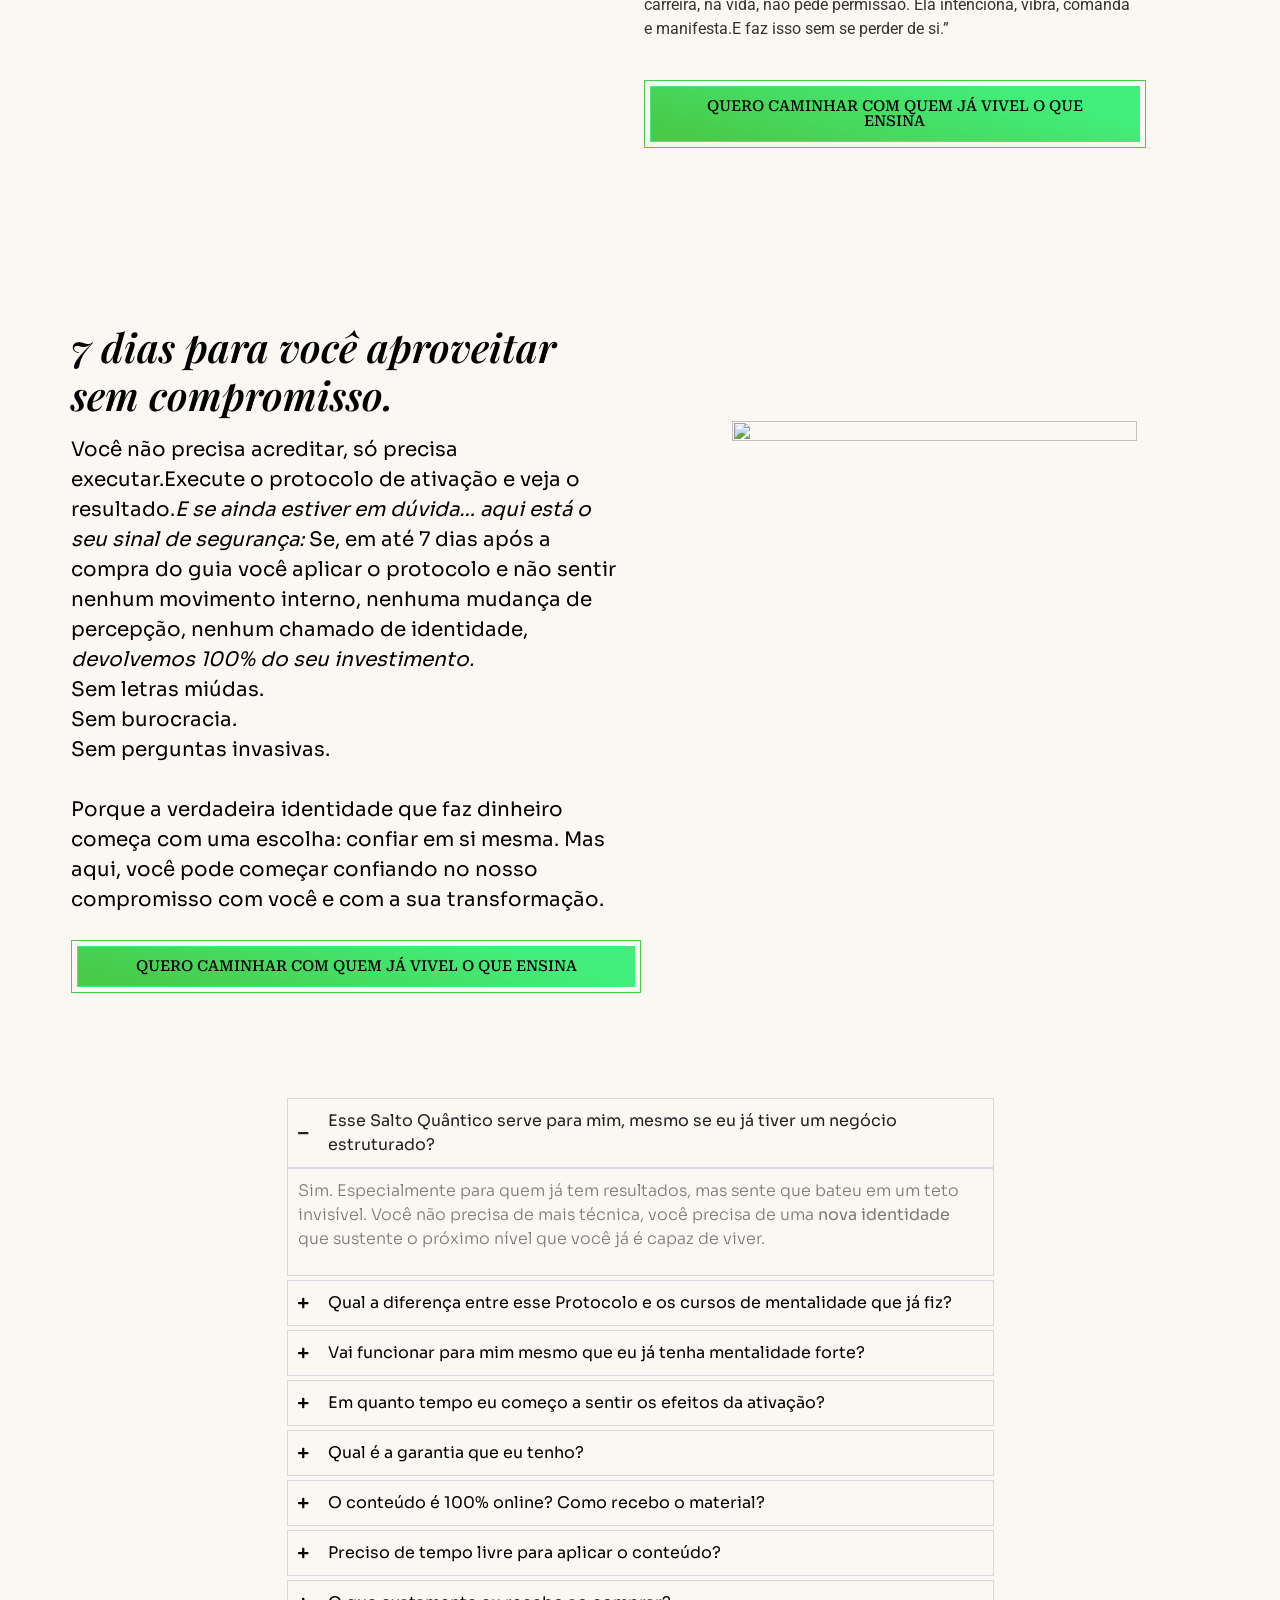
==== commit df108aeb: "fix: refinado layout de quebras de linha na seção problema" ====
--- a/map.jaquelinesalles.com.br/wp/index.html
+++ b/map.jaquelinesalles.com.br/wp/index.html
@@ -1544,22 +1544,13 @@
 								<h3 class="elementor-image-box-title">Você já viu esse poder funcionar. Mas por que não
 									consegue <I>MANTER?</i></h3>
 								<p class="elementor-image-box-description">Você já leu os livros. Você acredita no poder
-									do Universo. Você já teve aqueles dias em que tudo simplesmente flui. Uma venda
-									acontece. Uma oportunidade aparece. Você se sente um ímã. Mas no dia seguinte... o
-									encanto se quebra.<br>
-									E você volta para os altos e baixos, se perguntando: "O que eu fiz de errado?"<br>
-									A verdade é que você não fez nada de errado. O que você não sabia é que existe um
-									<b>mecanismo específico</b> que separa as mulheres que atraem uma vez das mulheres
-									que atraem sempre.
-									<br><br>
-									Esse mecanismo tem um nome: <b>Salto Quântico.</b><br><br>
-									E é exatamente isso: um grande resultado num curto espaço de tempo.<br><br>
-									Não é gradual. Não é "aos poucos". É um salto. Uma mudança de patamar que acontece
-									em semanas, não em anos.<br><br>
-									E o segredo é que o Salto Quântico mora na estrutura do seu pensamento.<br><br>
-									Quando você muda essa estrutura, sua frequência muda de forma permanente. E é aí que
-									o Universo não tem escolha senão conspirar a seu favor. De forma estável. E rápida.
-								</p>
+									do Universo.<br><br>
+									Você já teve aqueles dias em que tudo <br>simplesmente <i>flui</i>.<br><br>
+									Uma venda acontece. Uma oportunidade <br>aparece. Você se sente um ímã.<br><br>
+									Mas no dia seguinte... o encanto se quebra.<br><br>
+									E você volta para os altos e baixos, se <br>perguntando: "O que eu fiz de
+									errado?"<br><br>
+									A verdade é que você não fez nada de errado.
 							</div>
 						</div>
 					</div>
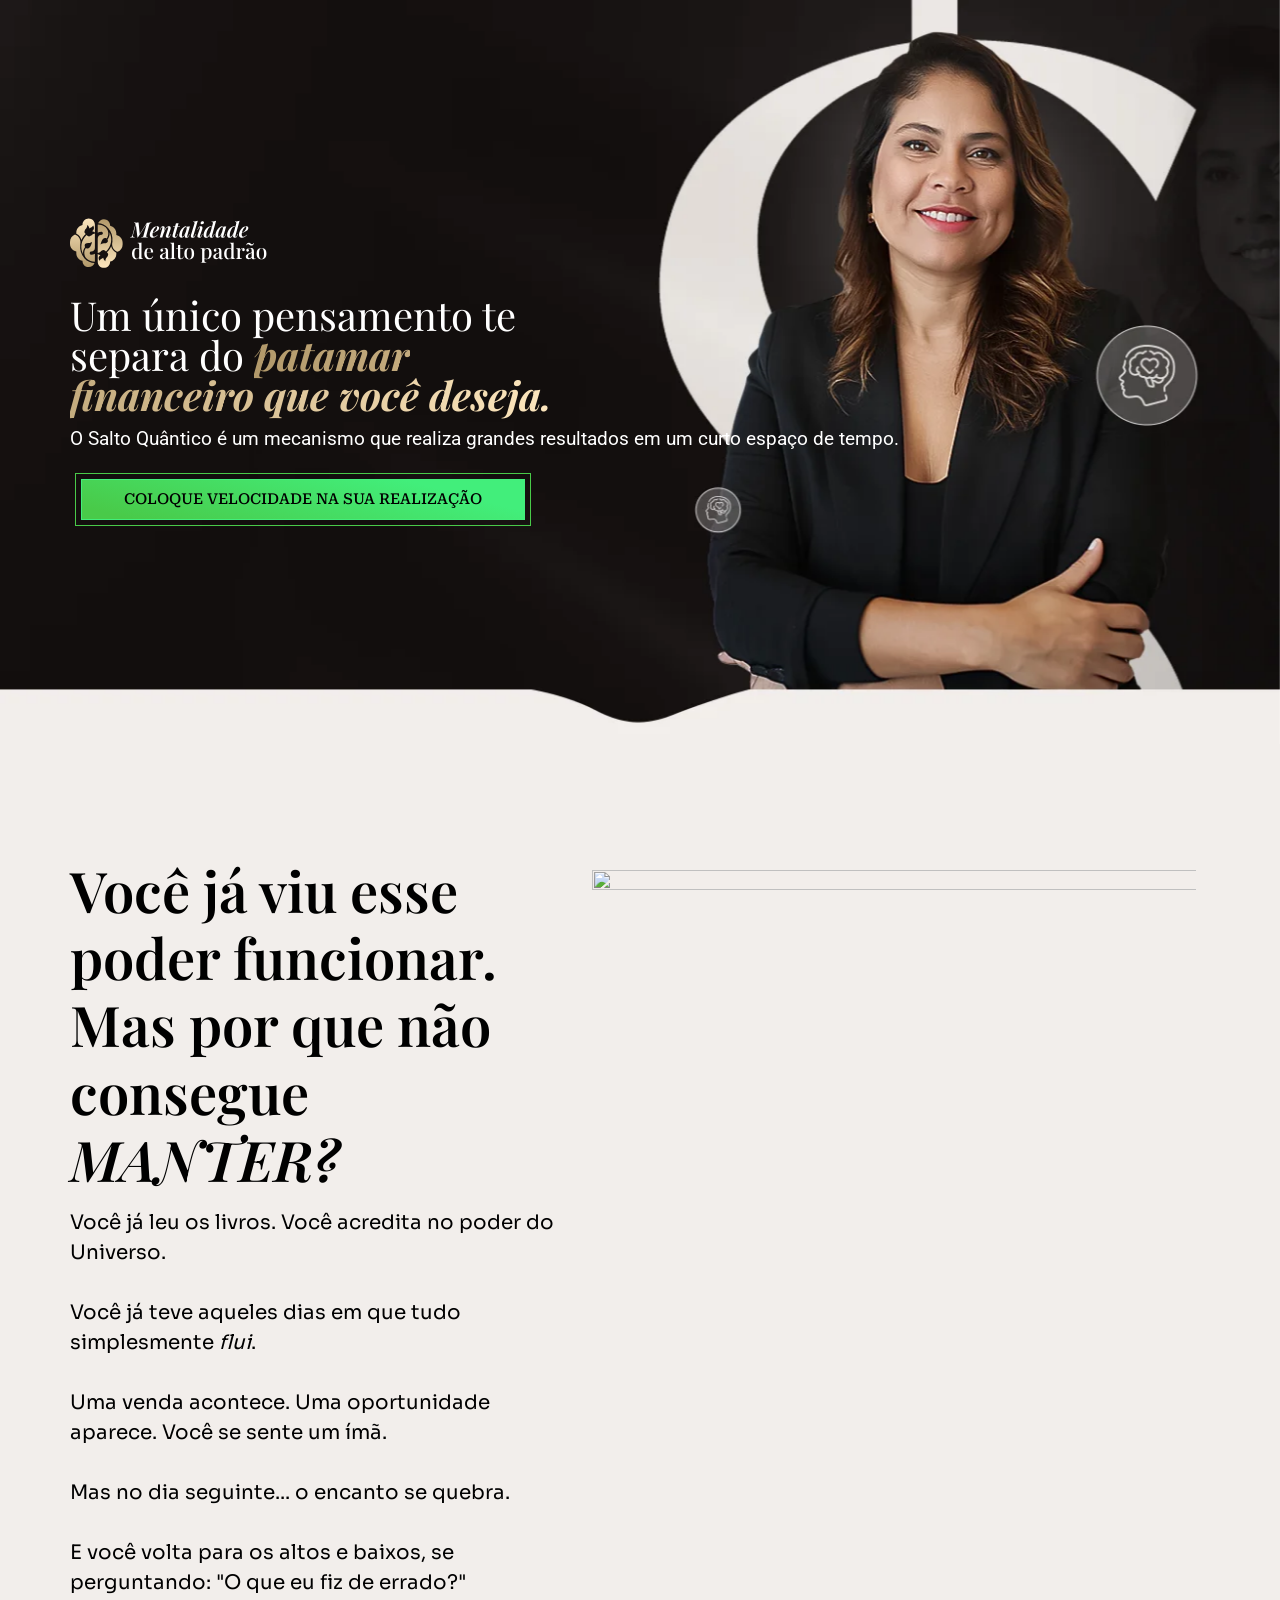
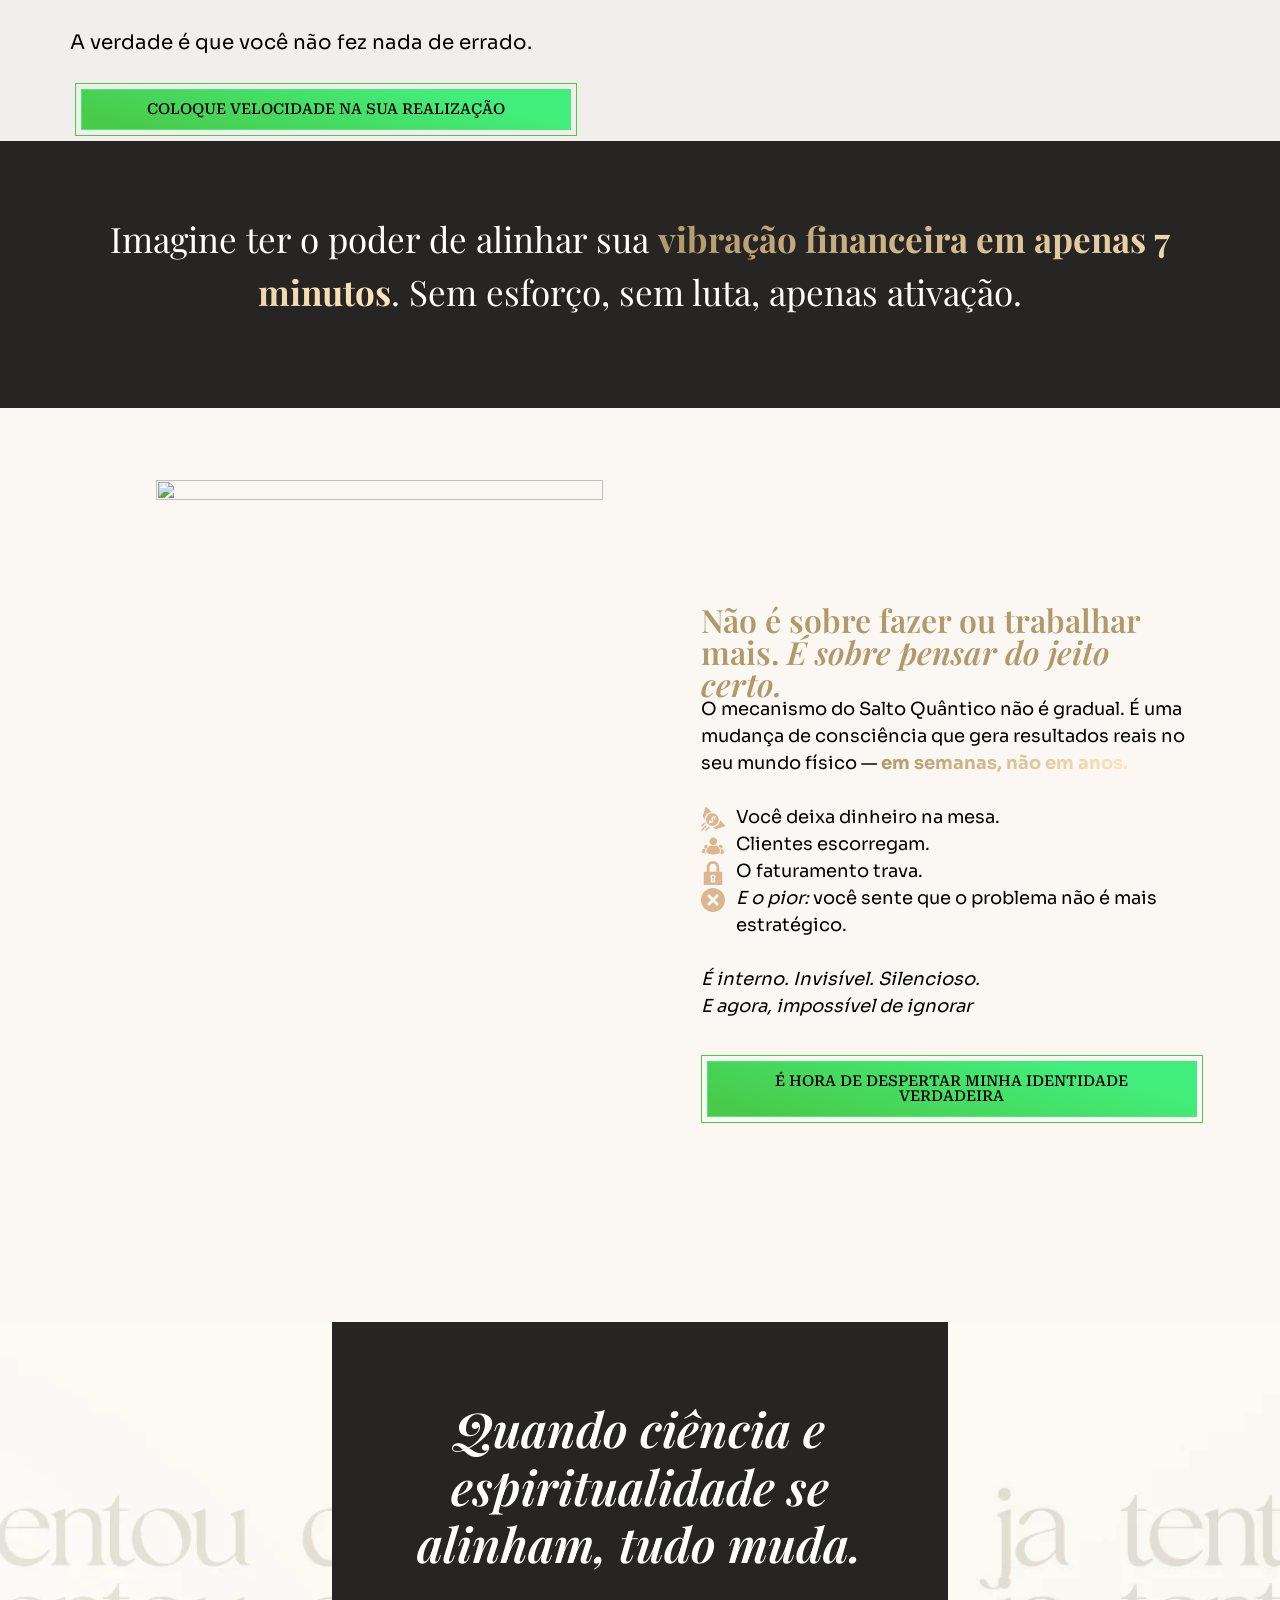
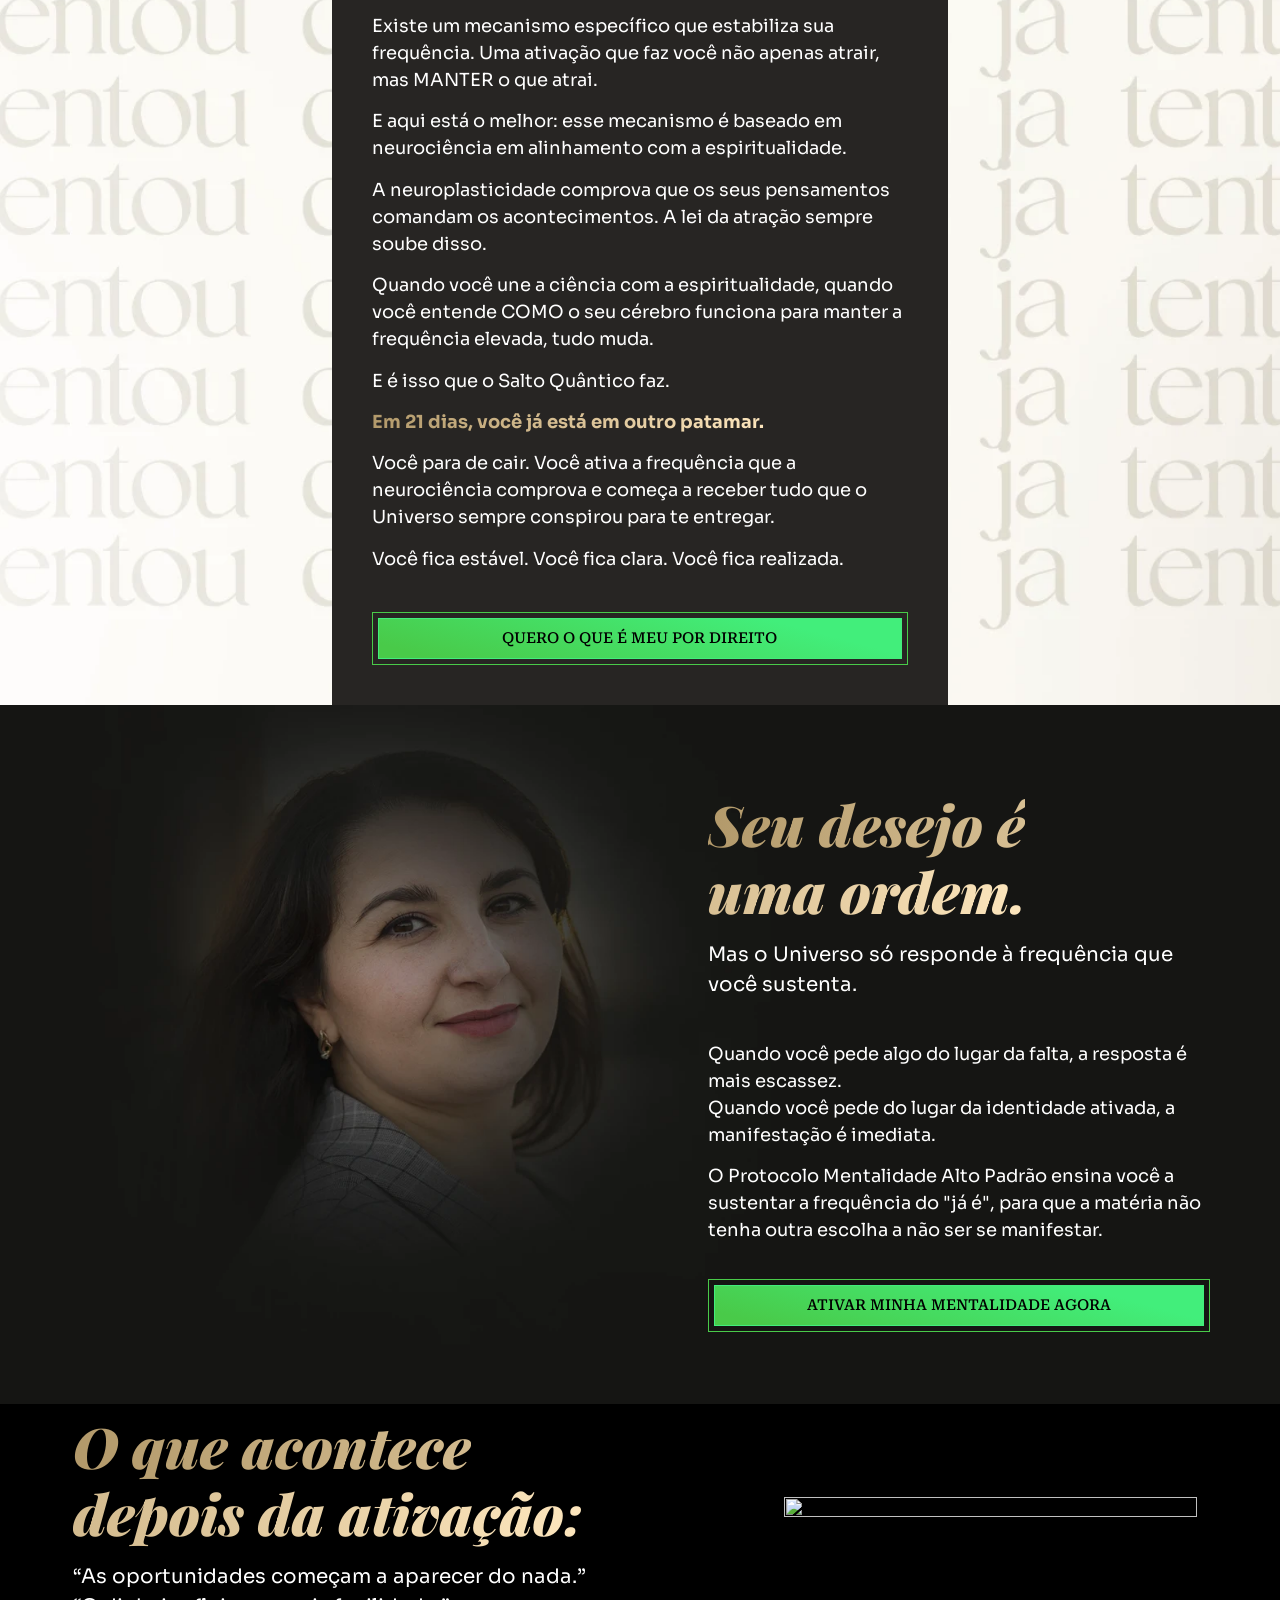
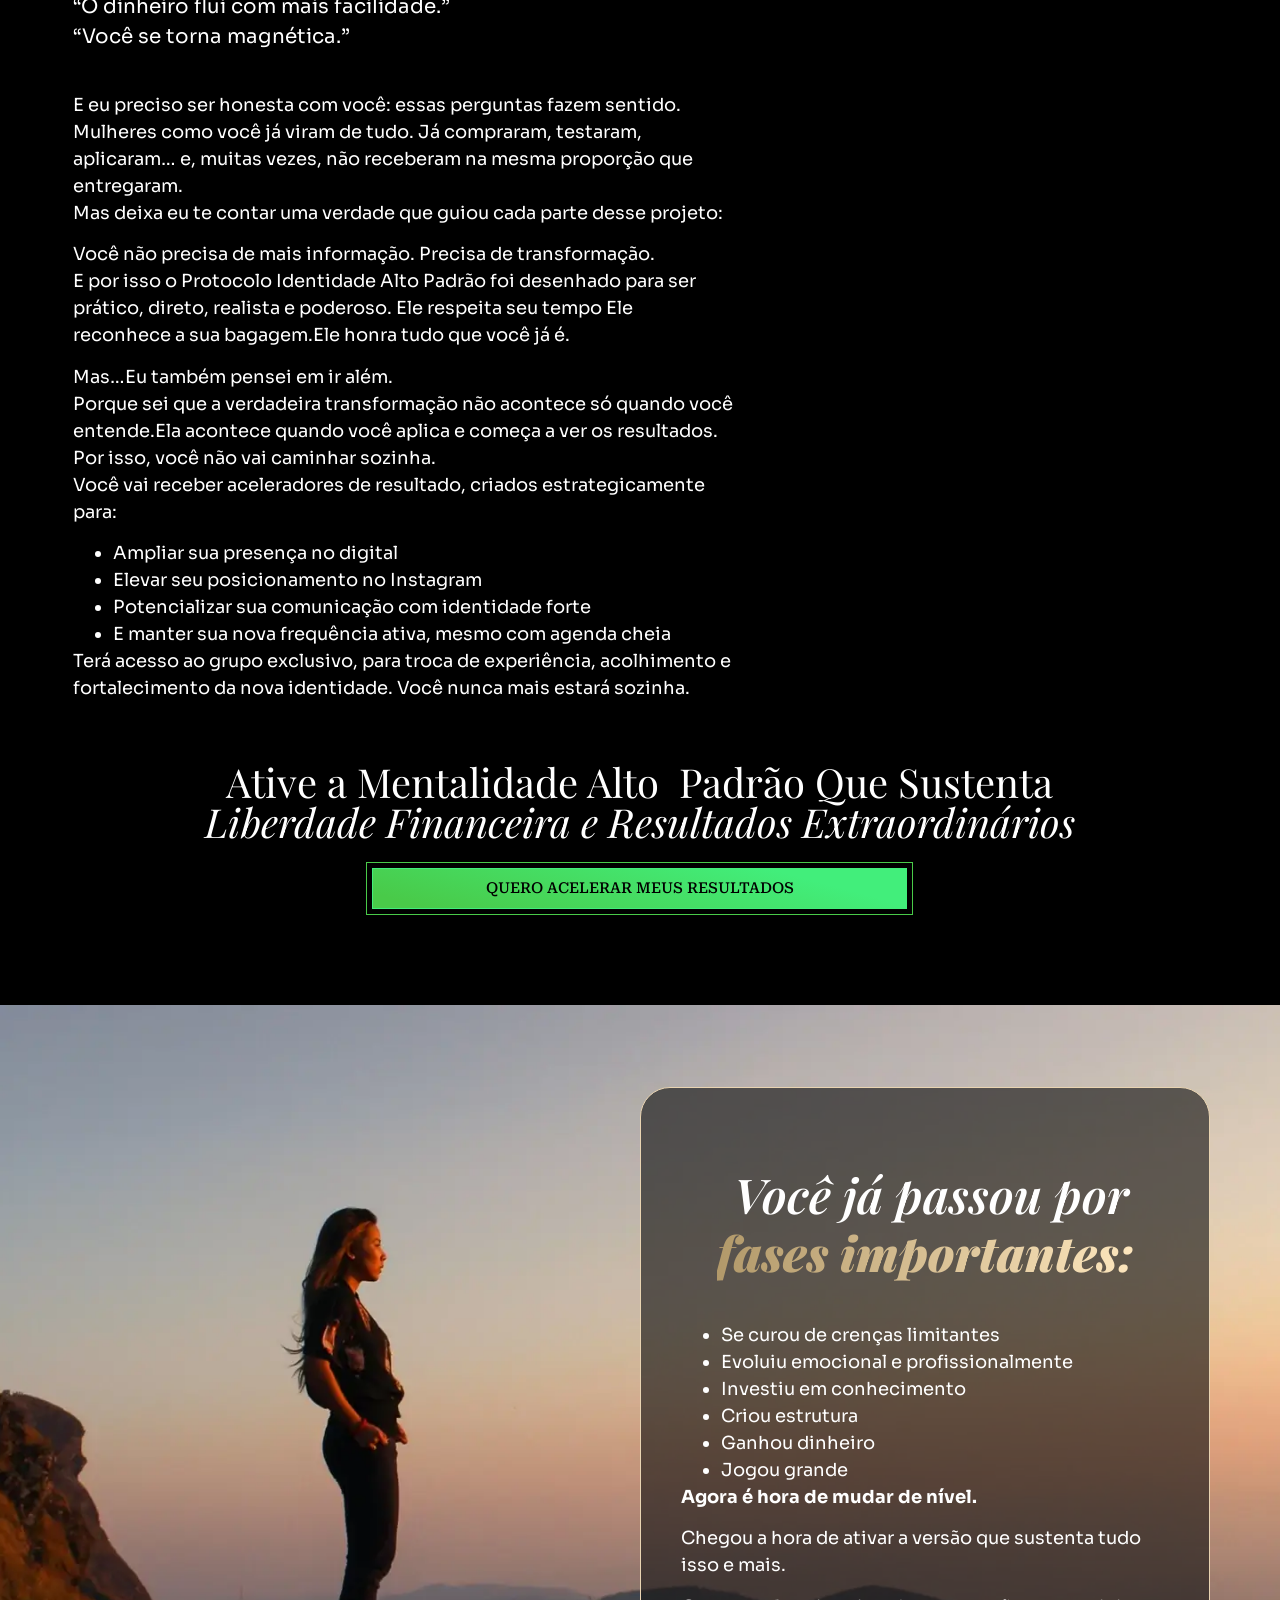
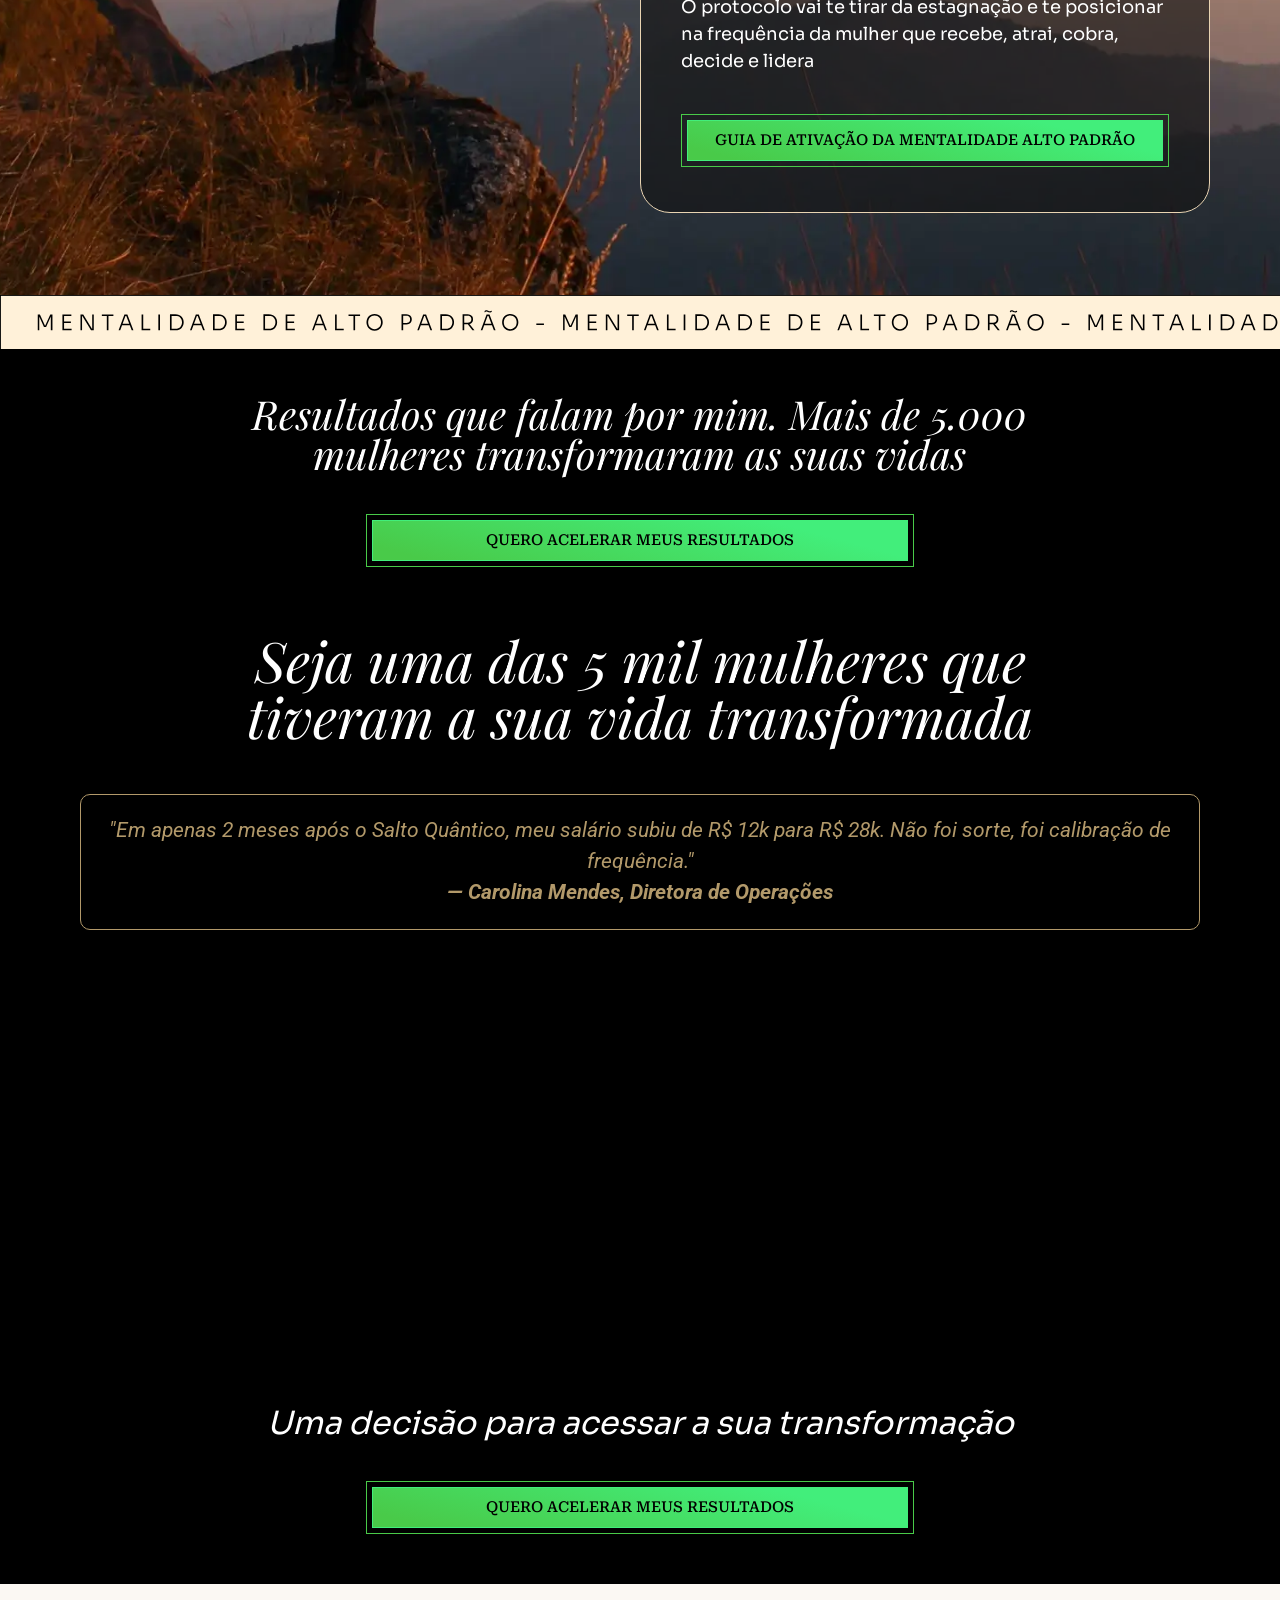
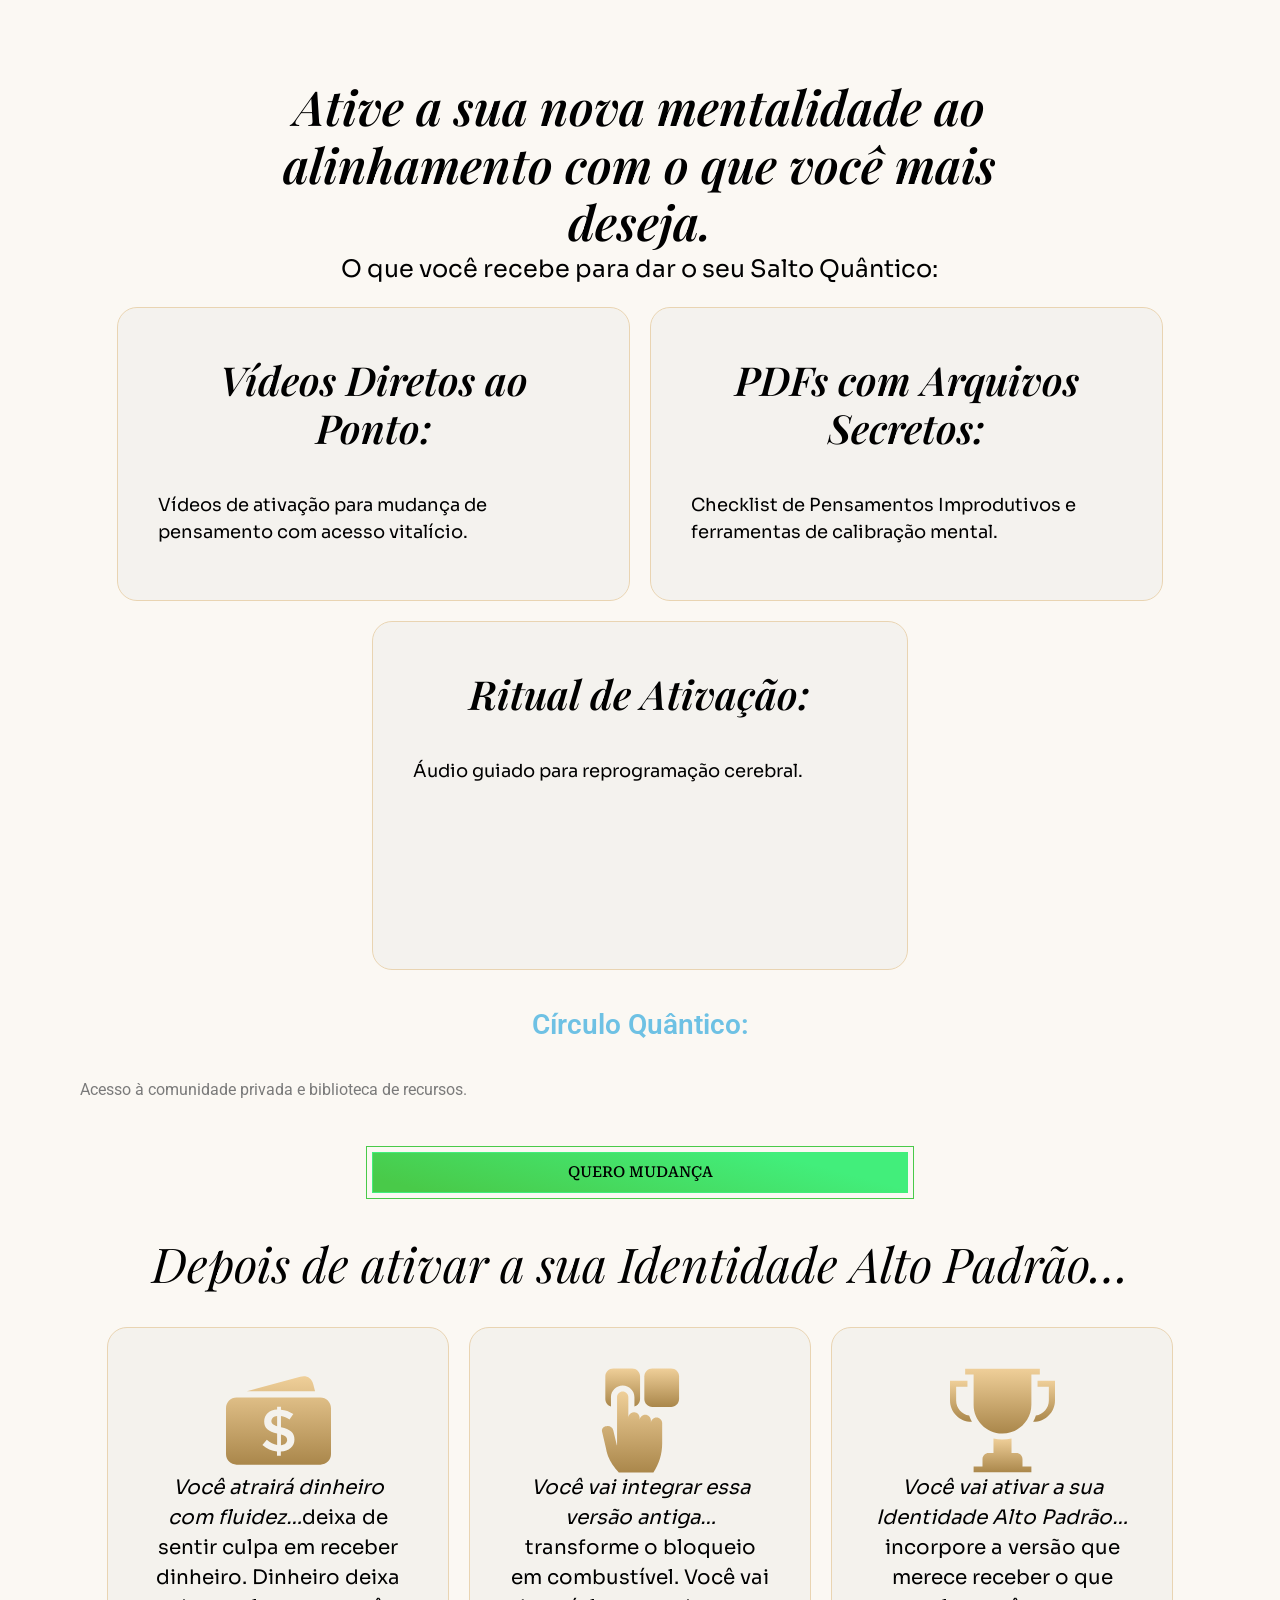
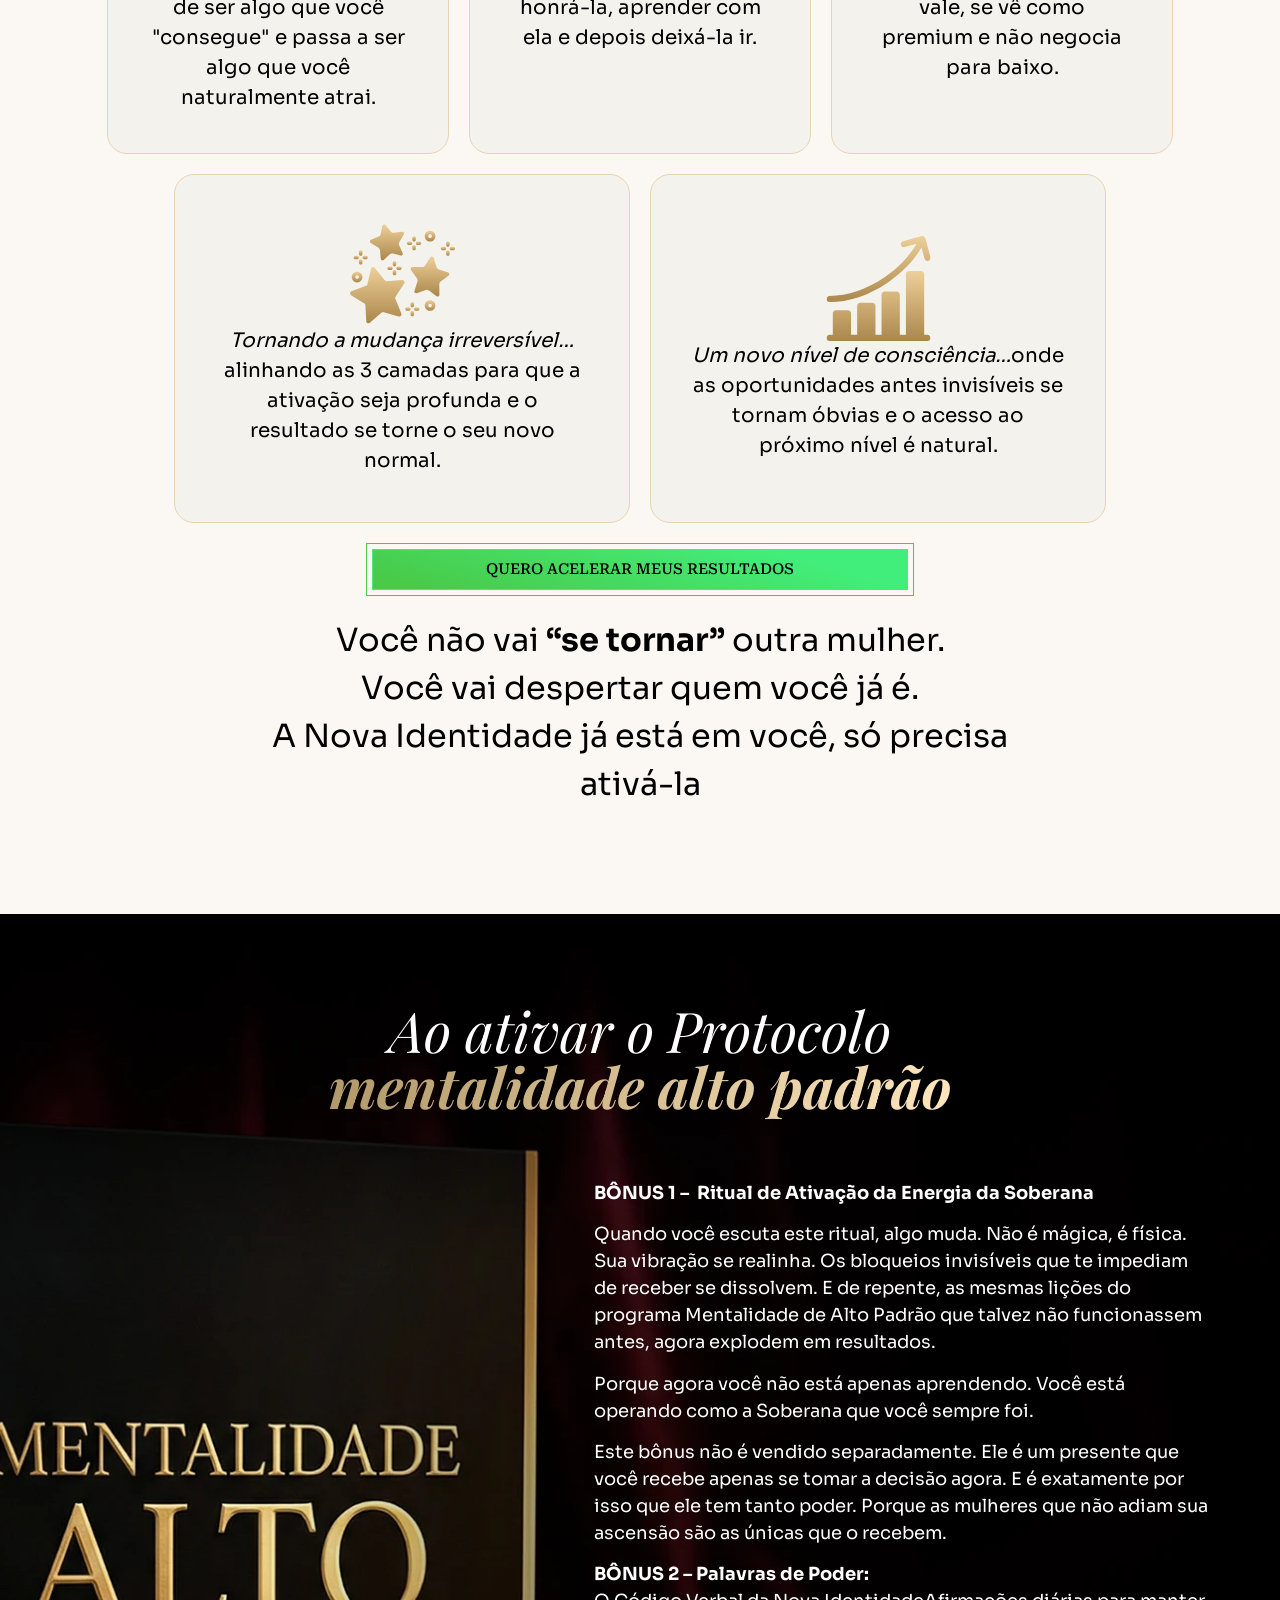
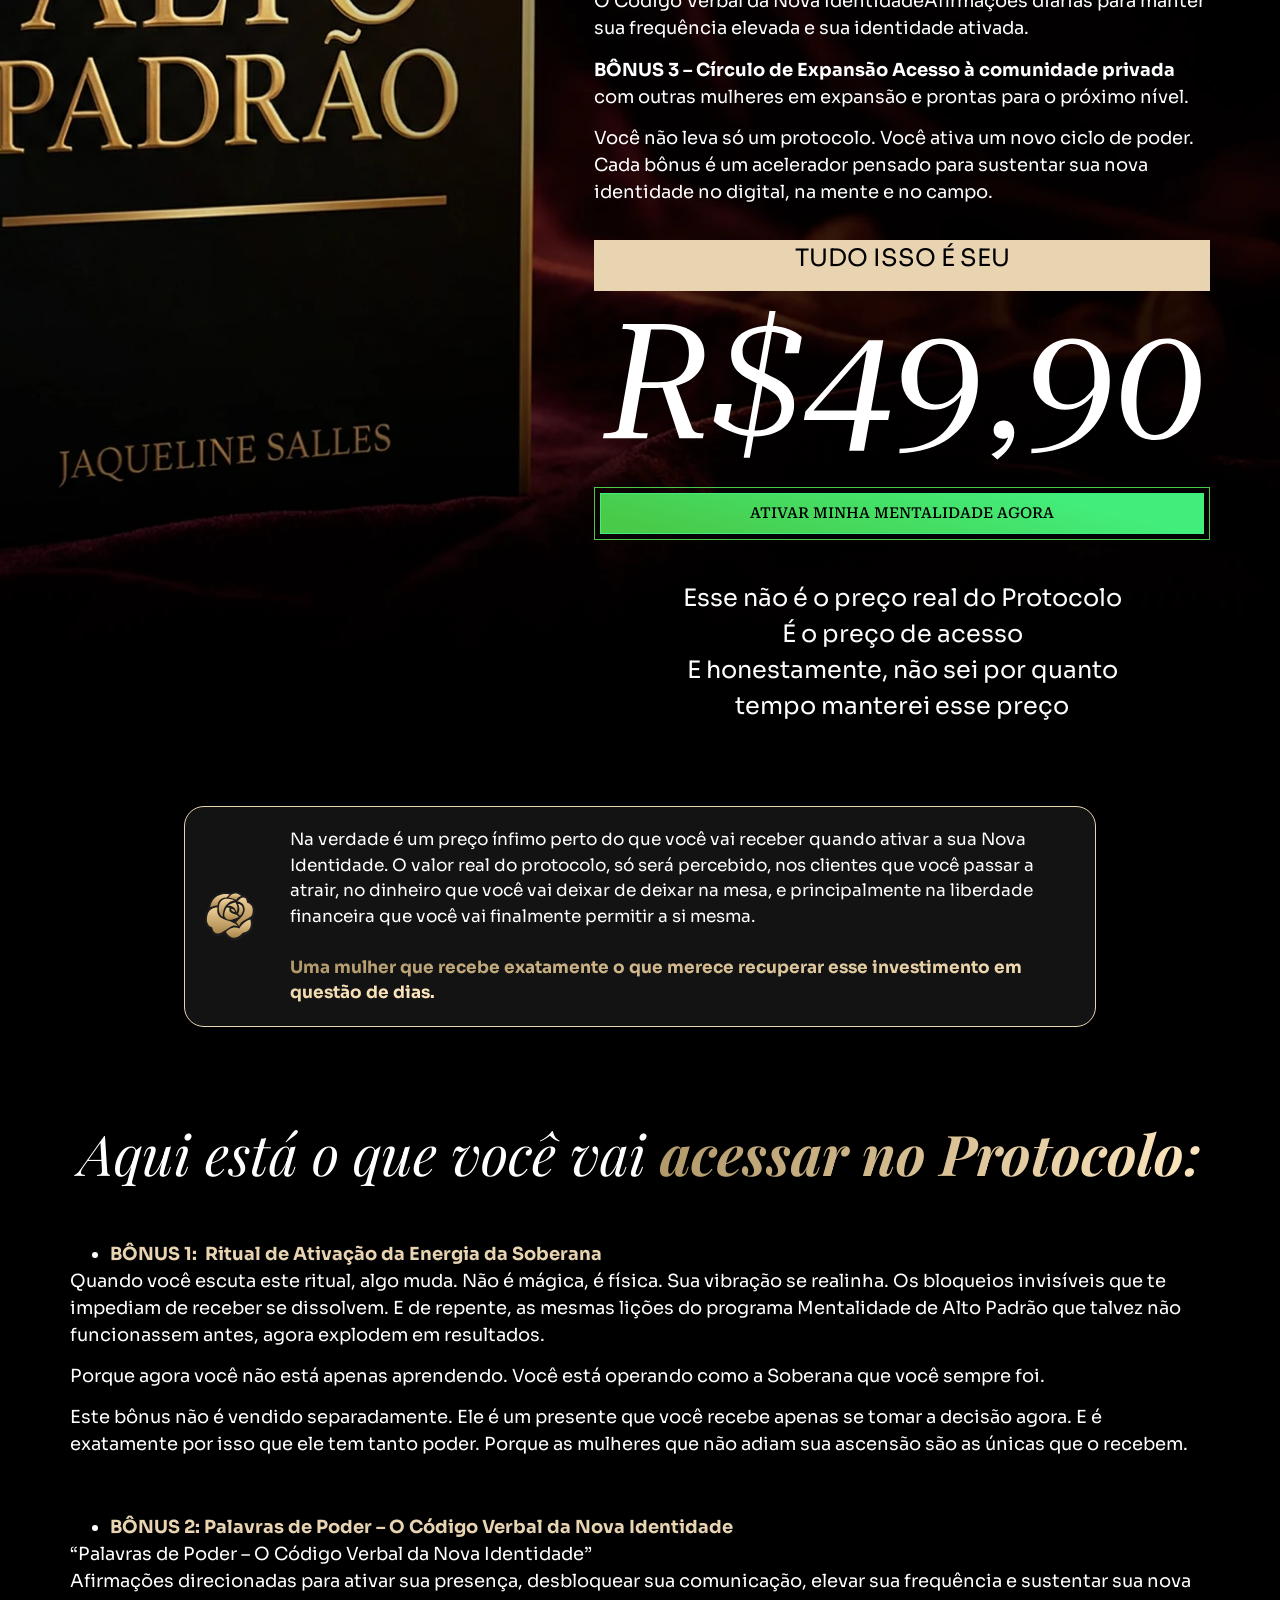
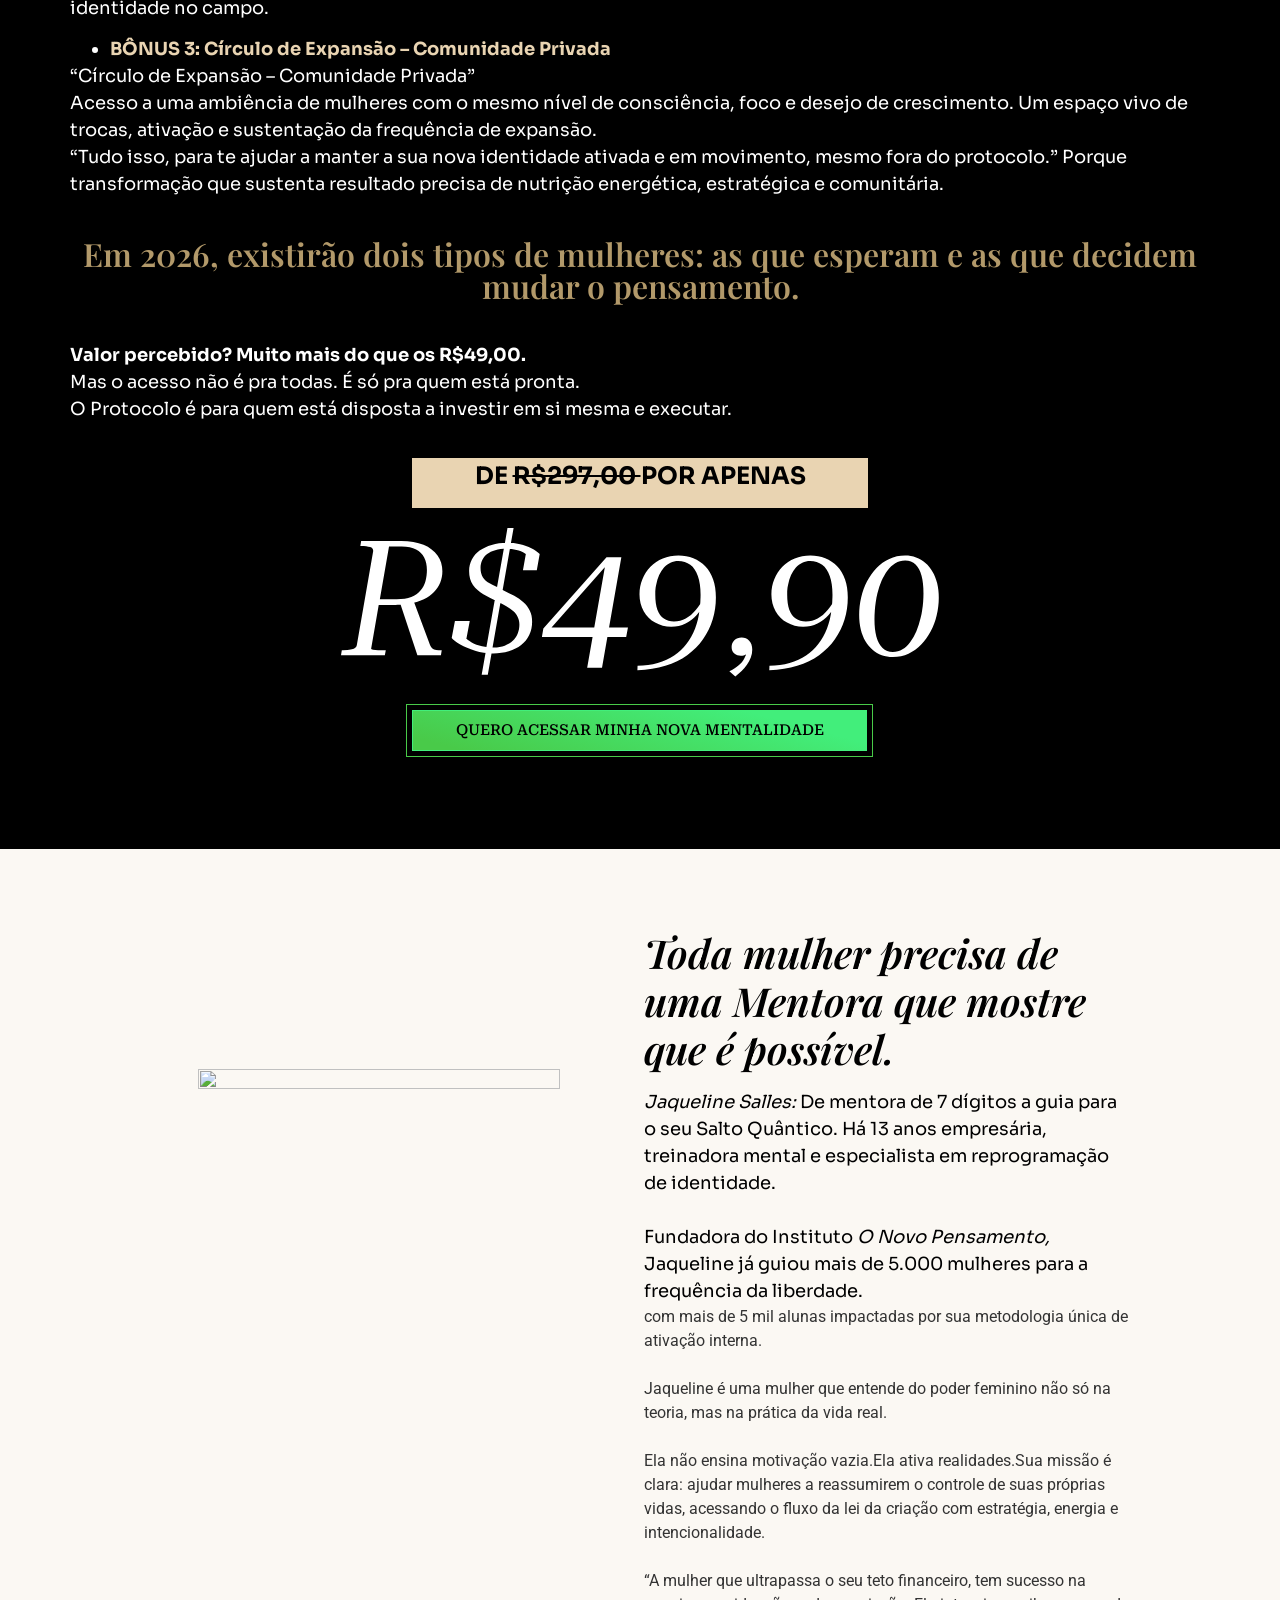
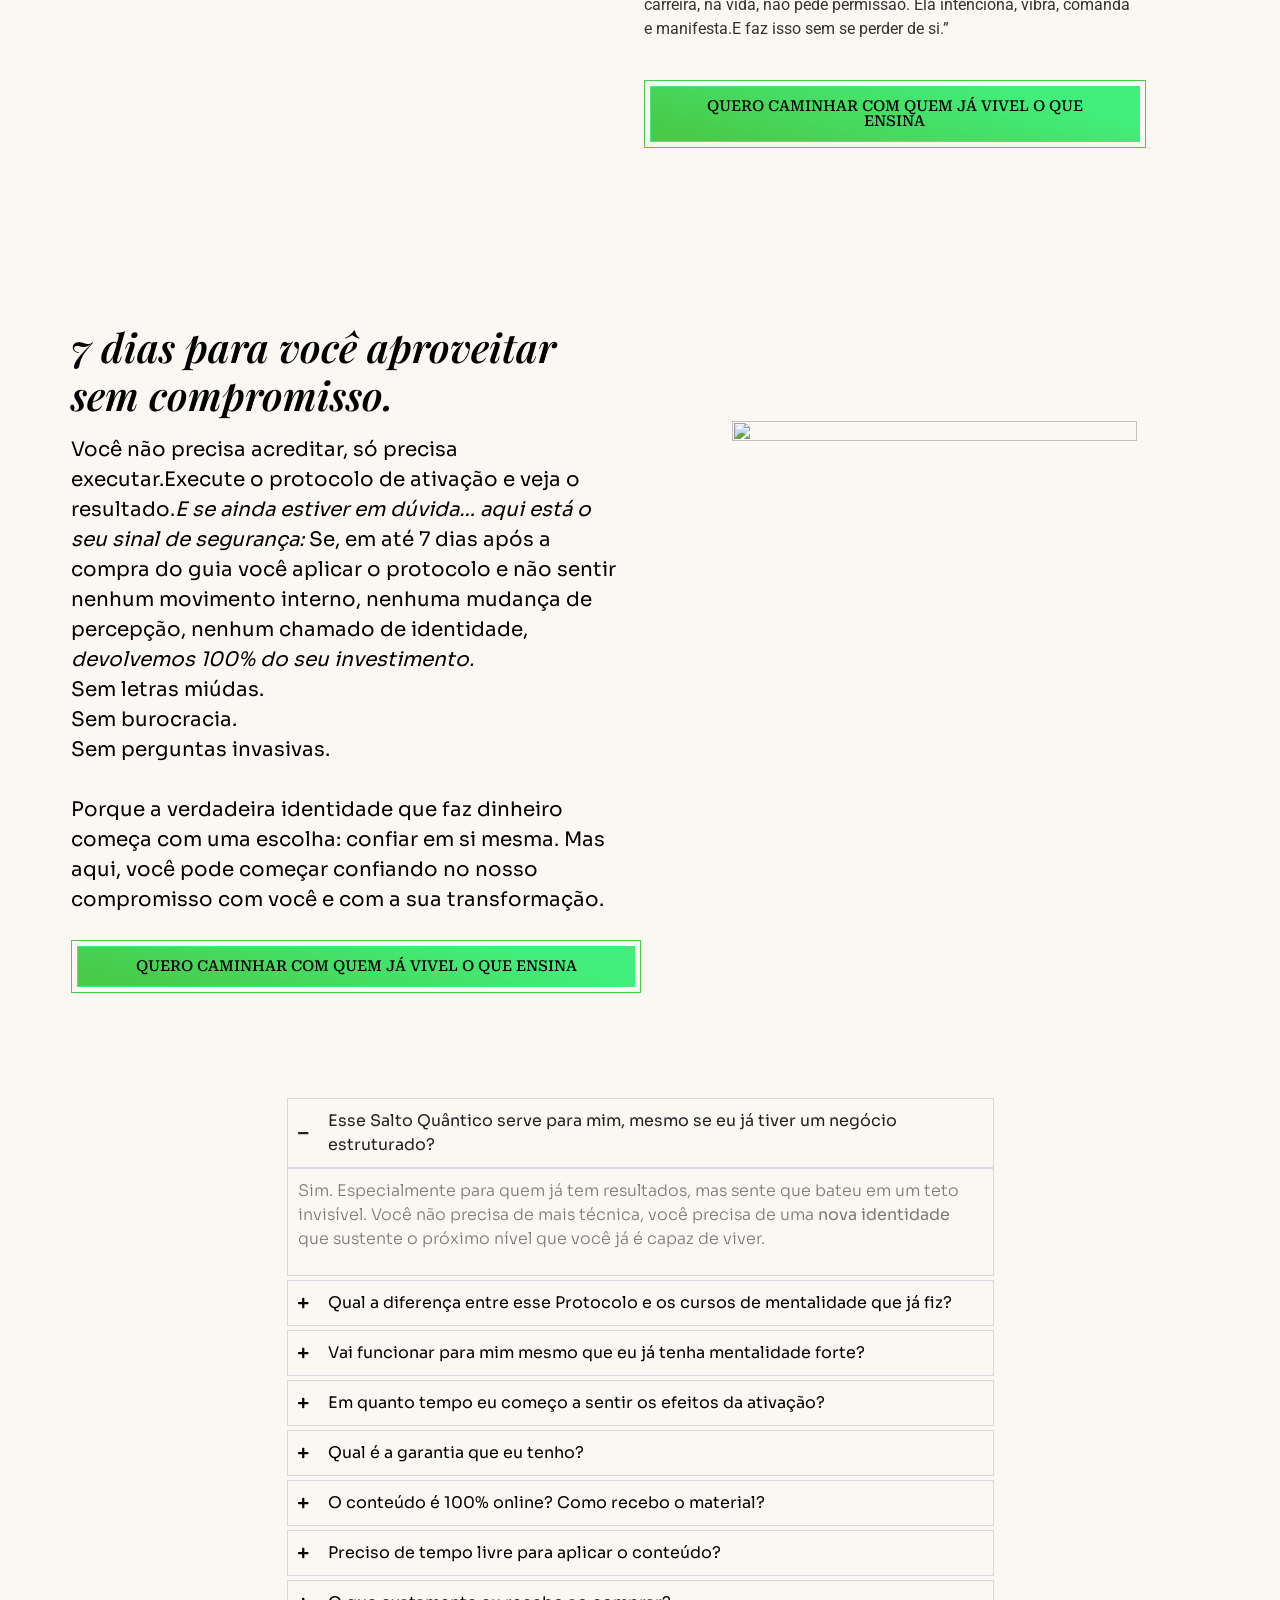
==== commit 09b0b622: "fix: alinhamento à esquerda na seção problema" ====
--- a/map.jaquelinesalles.com.br/wp/index.html
+++ b/map.jaquelinesalles.com.br/wp/index.html
@@ -1540,7 +1540,7 @@
 					<div class="elementor-element elementor-element-7c70085e elementor-widget__width-initial elementor-widget elementor-widget-image-box reveal-left"
 						data-id="7c70085e" data-element_type="widget" data-widget_type="image-box.default">
 						<div class="elementor-image-box-wrapper">
-							<div class="elementor-image-box-content">
+							<div class="elementor-image-box-content" style="text-align: left;">
 								<h3 class="elementor-image-box-title">Você já viu esse poder funcionar. Mas por que não
 									consegue <I>MANTER?</i></h3>
 								<p class="elementor-image-box-description">Você já leu os livros. Você acredita no poder
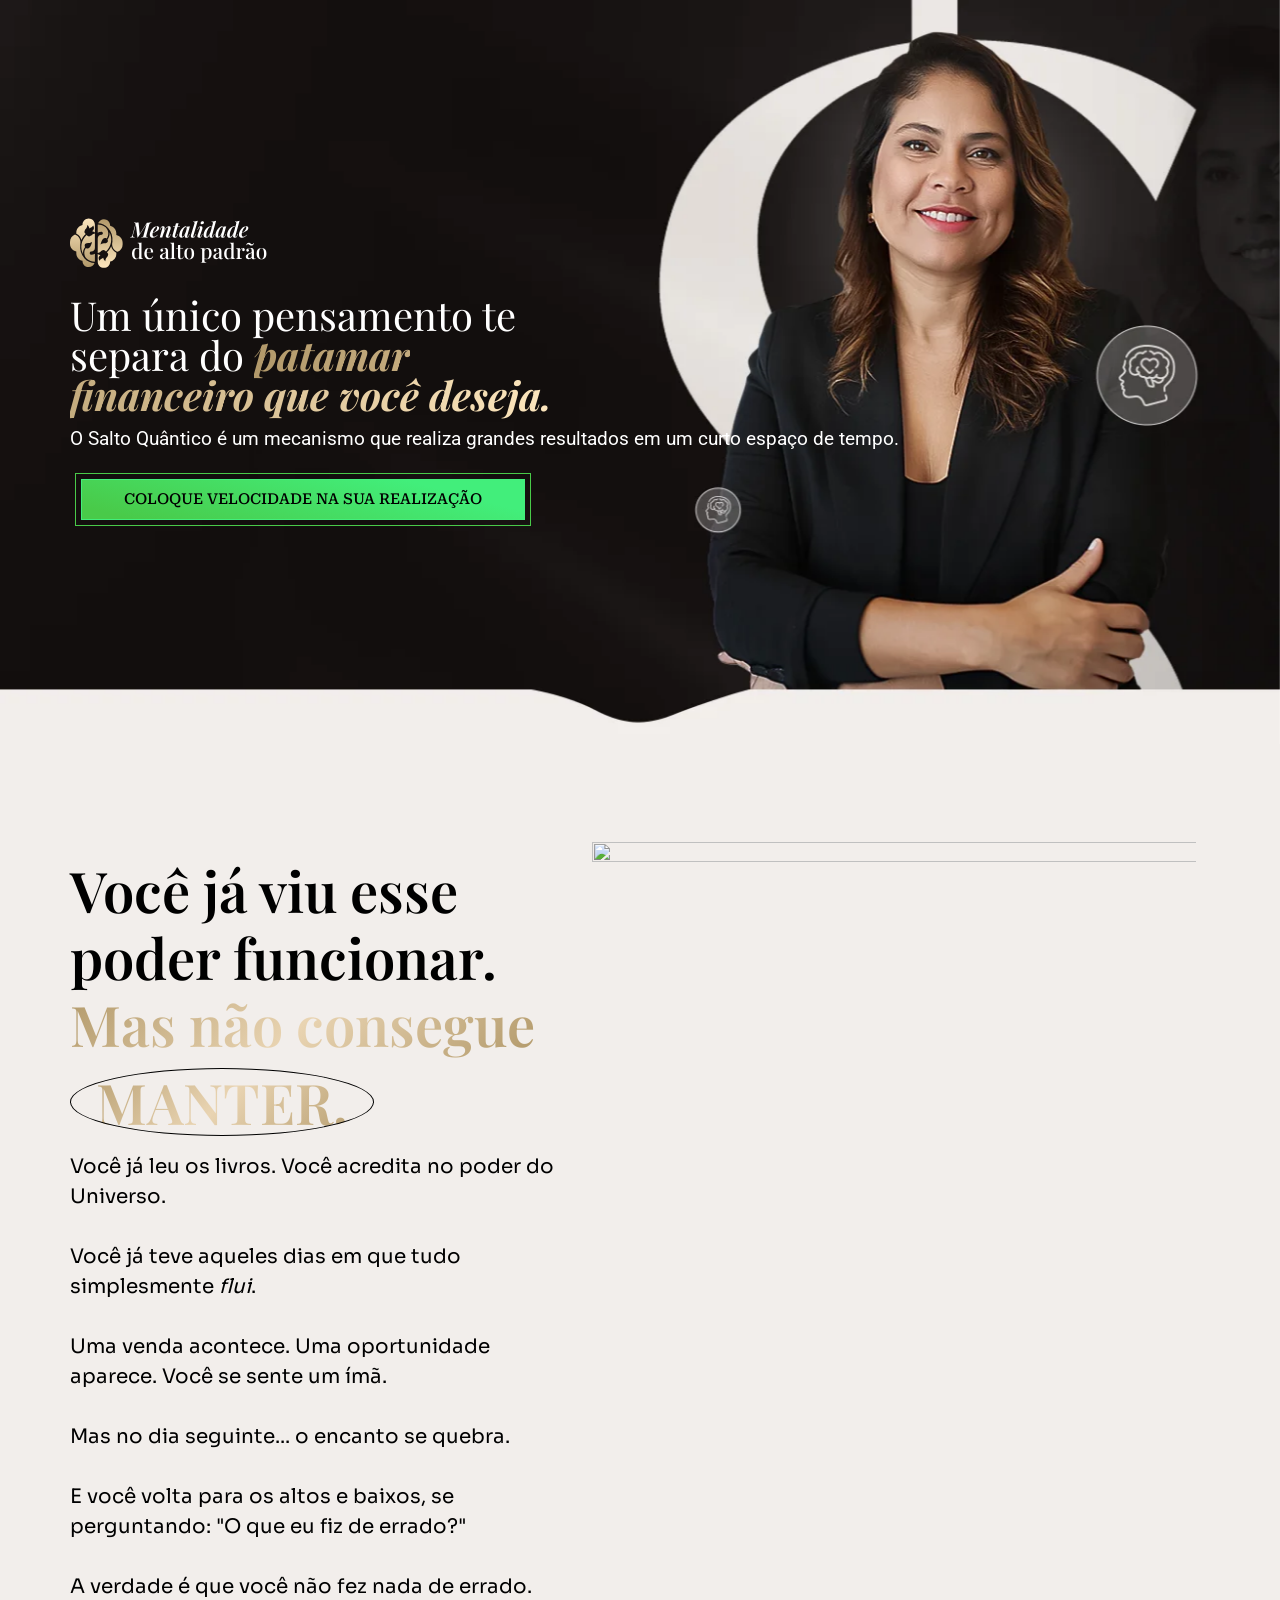
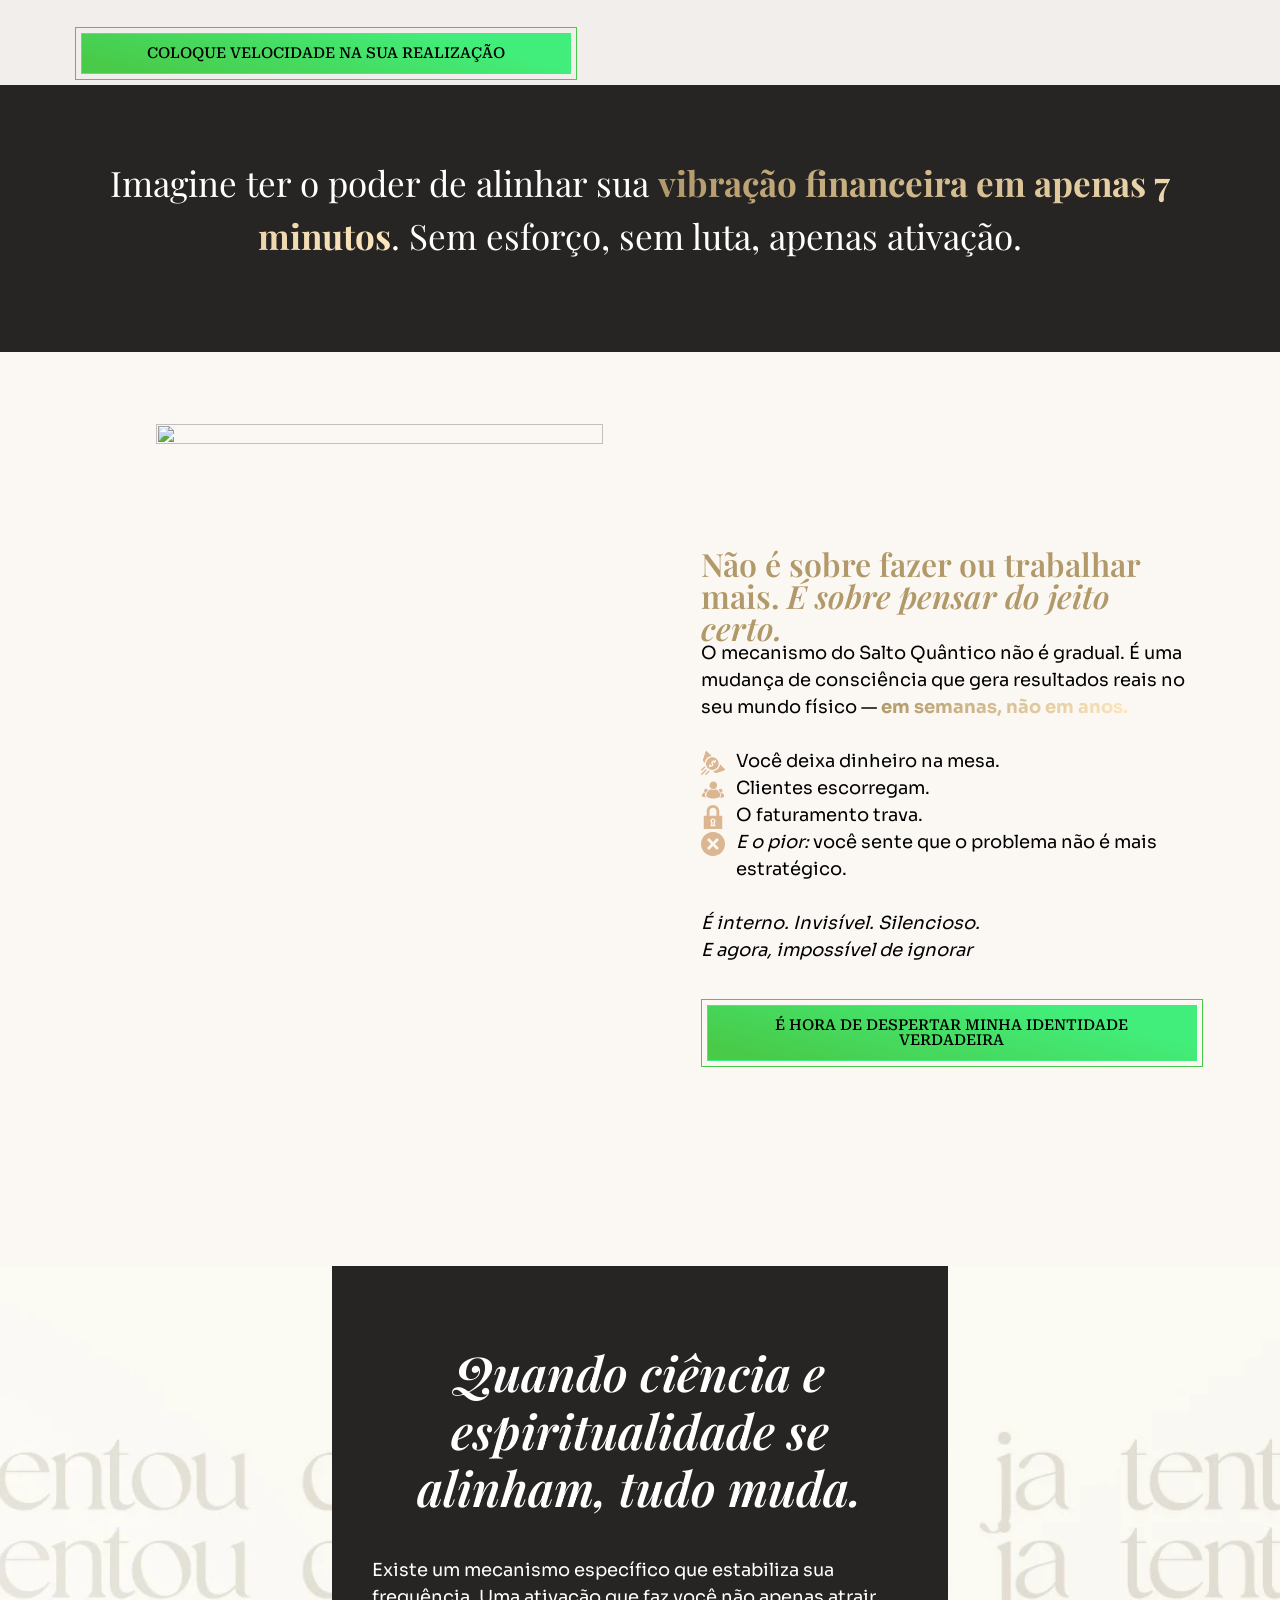
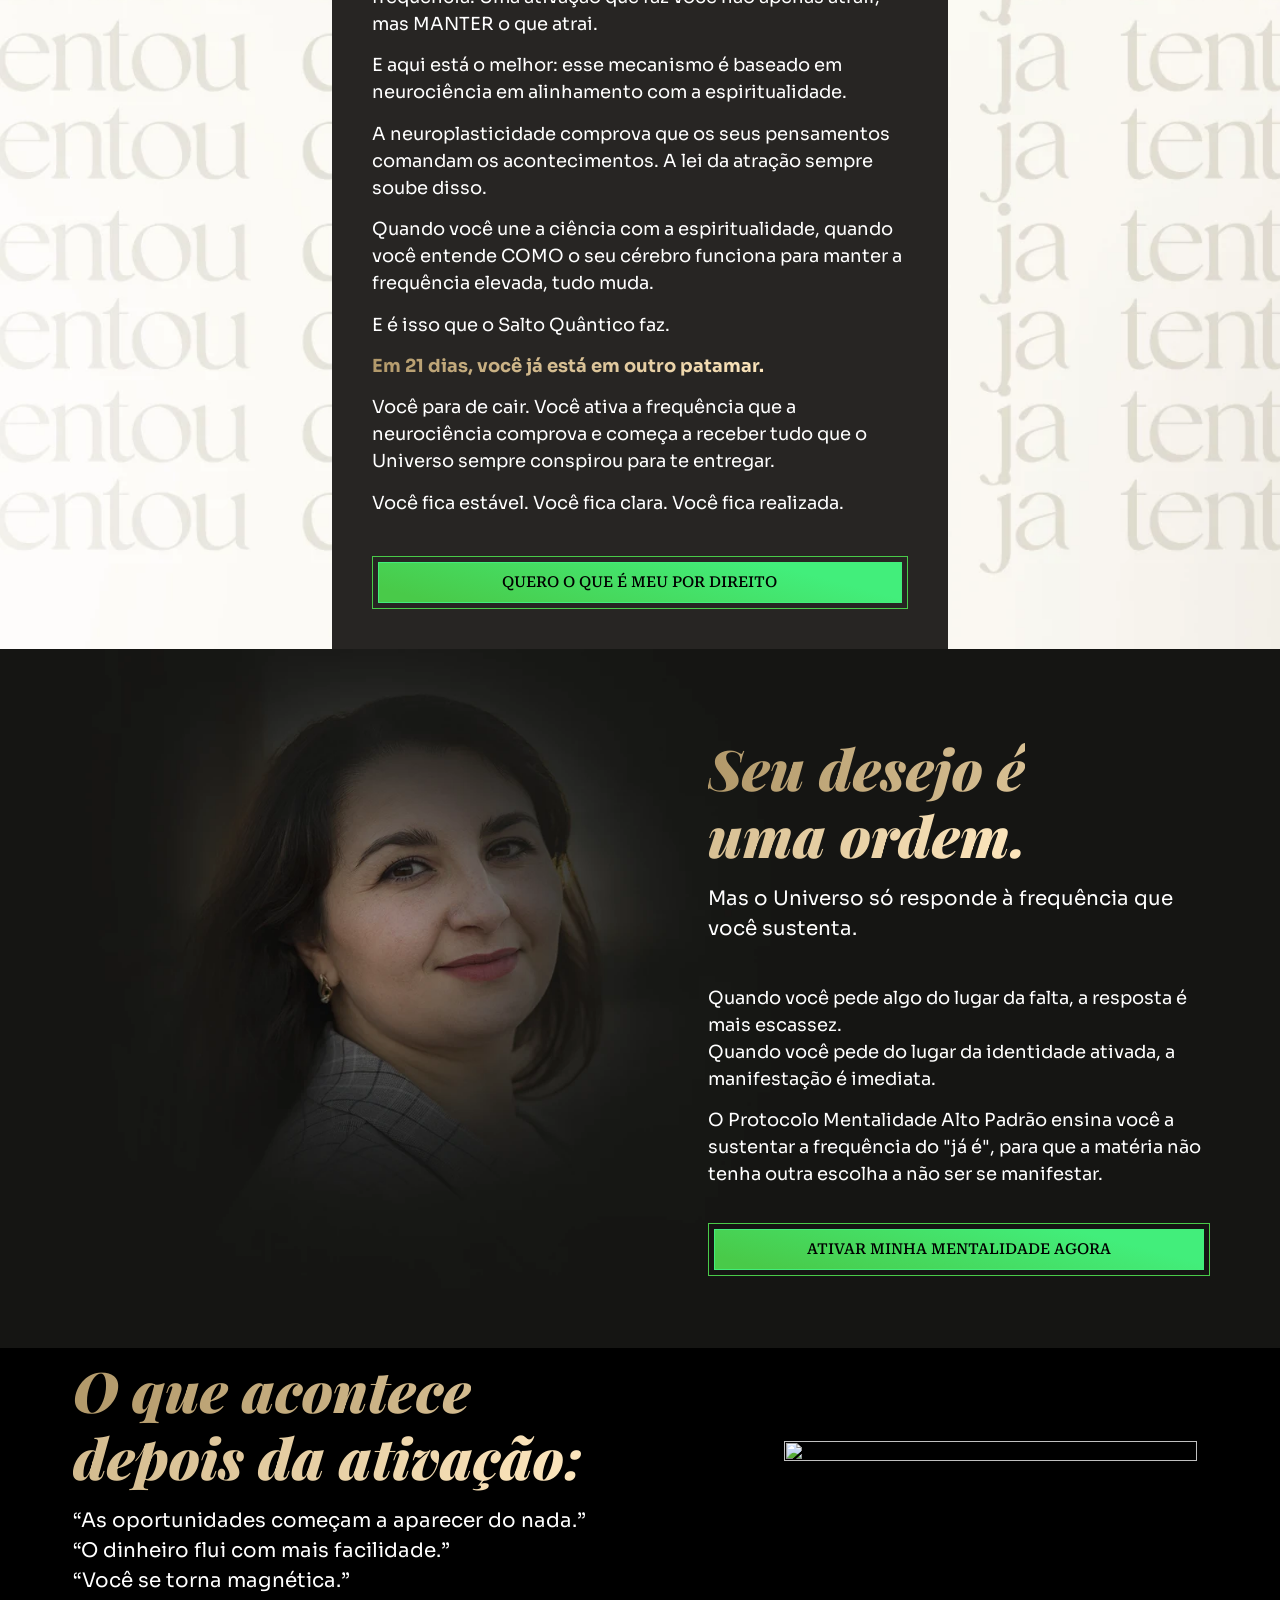
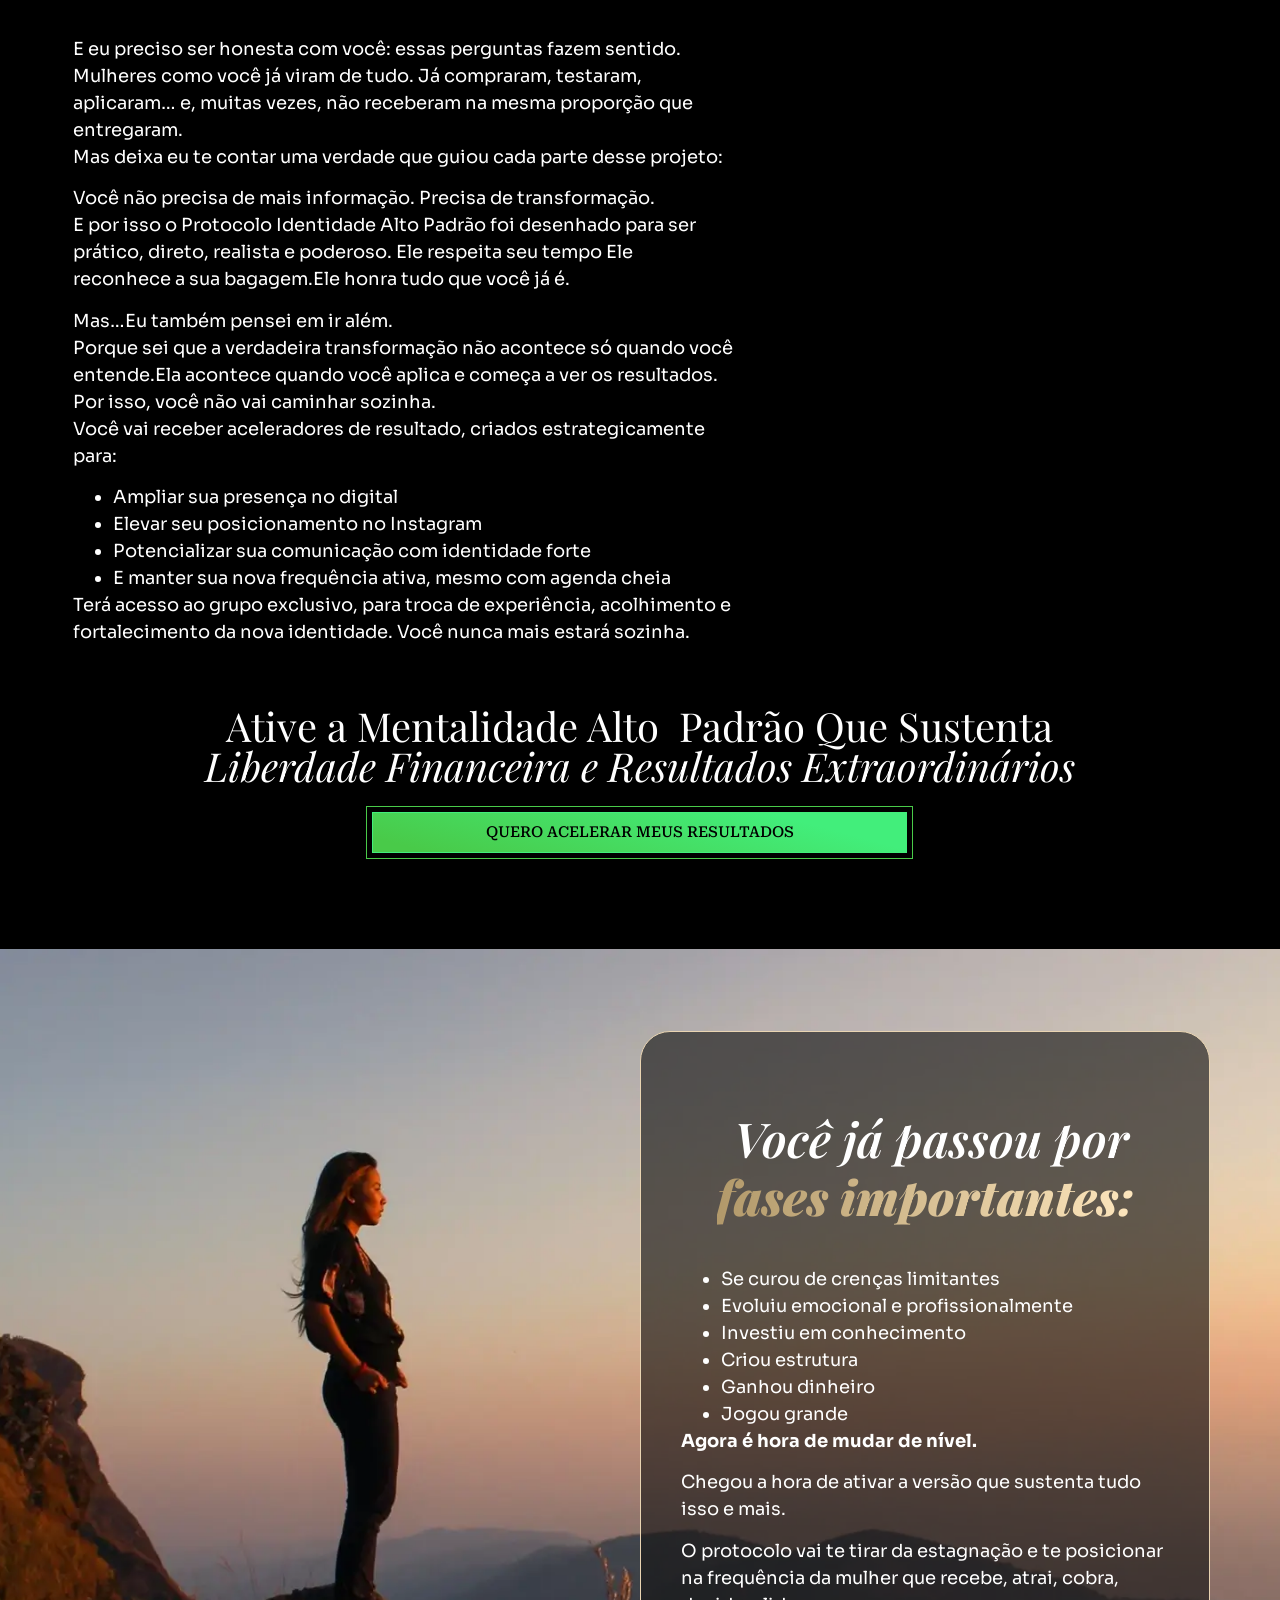
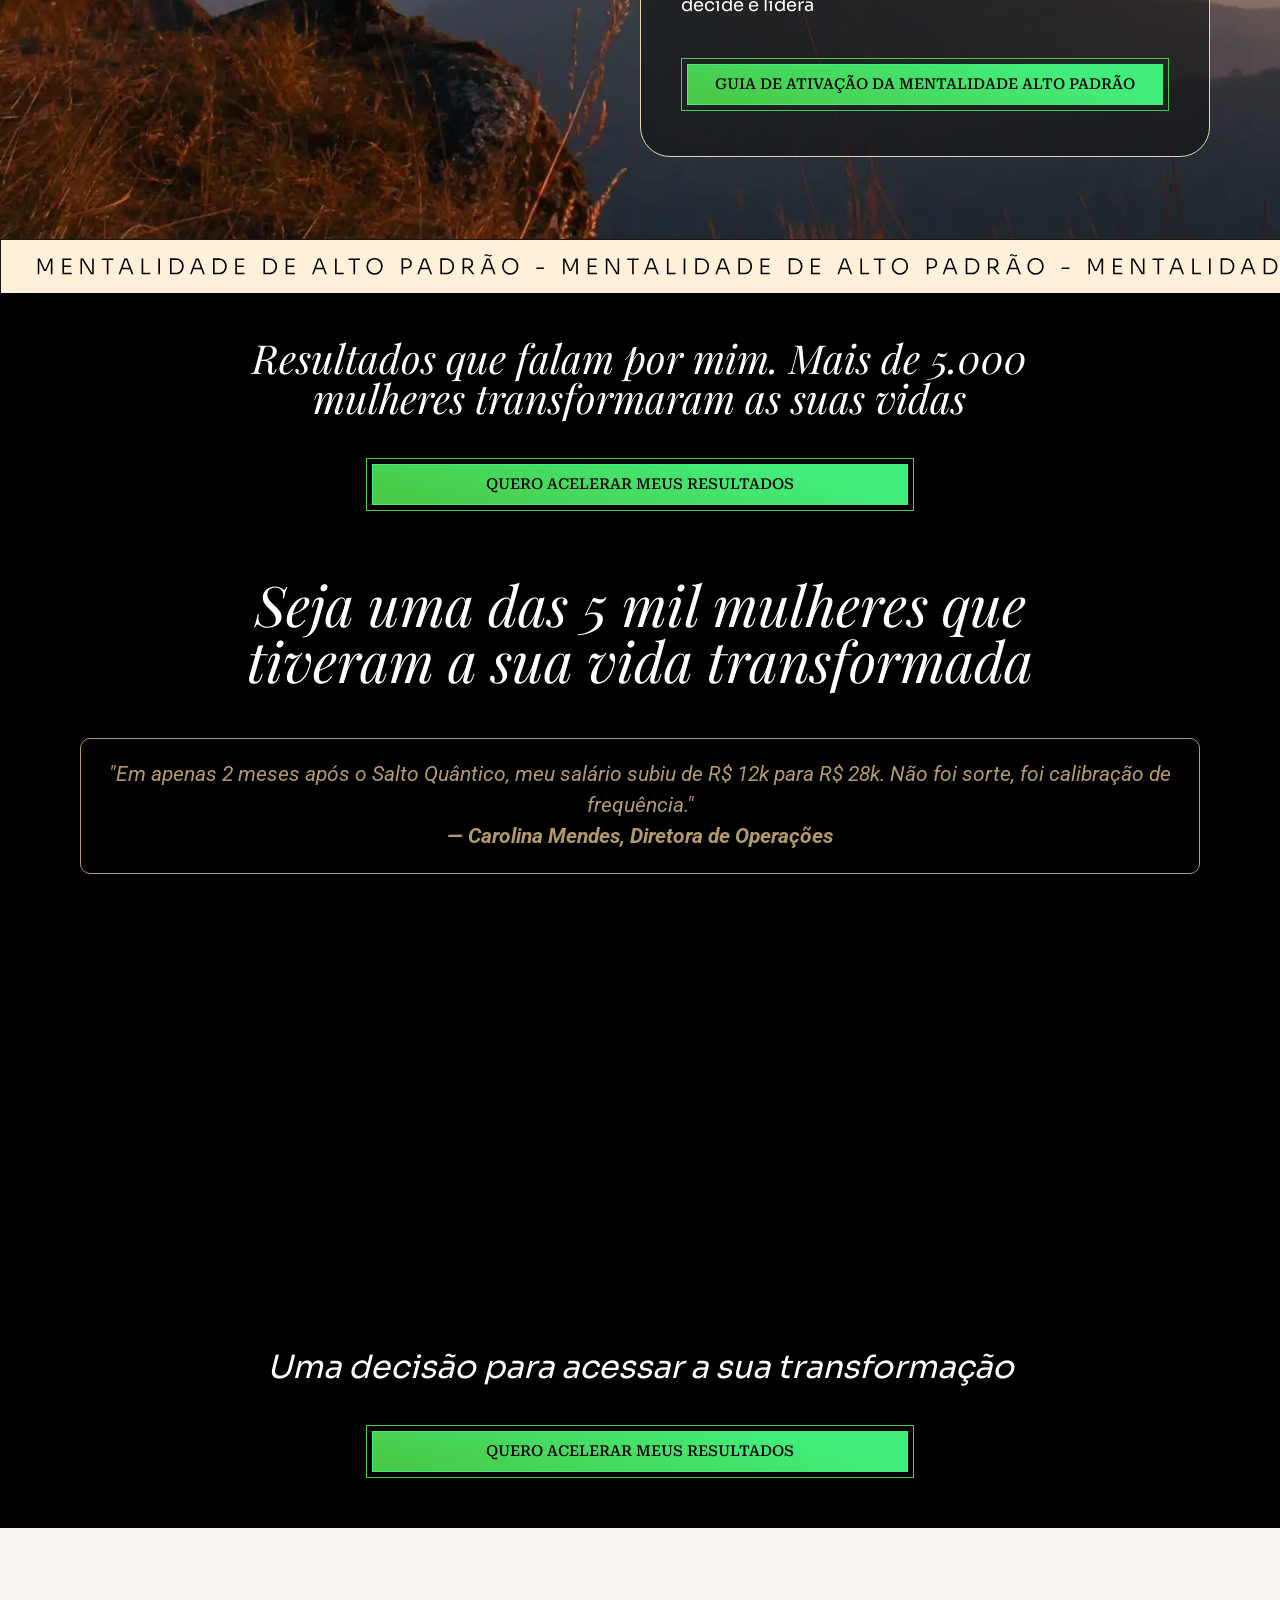
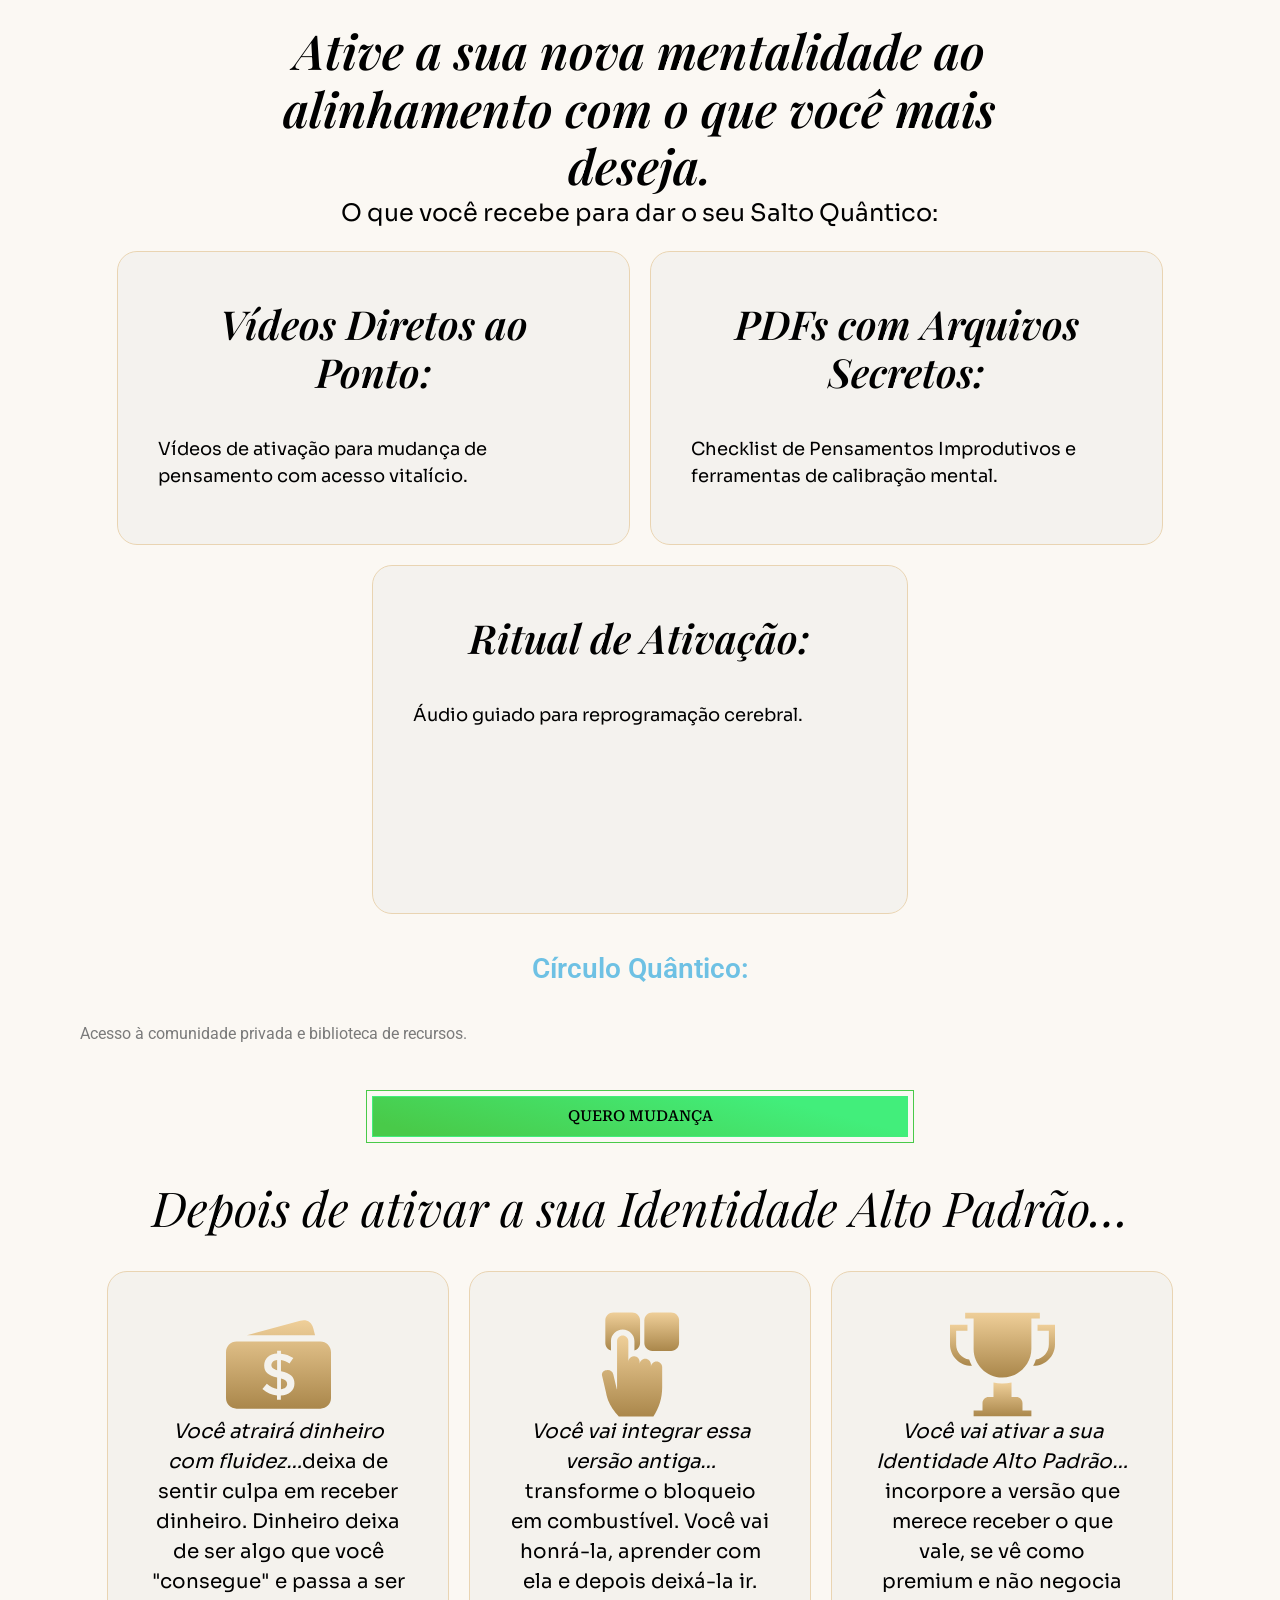
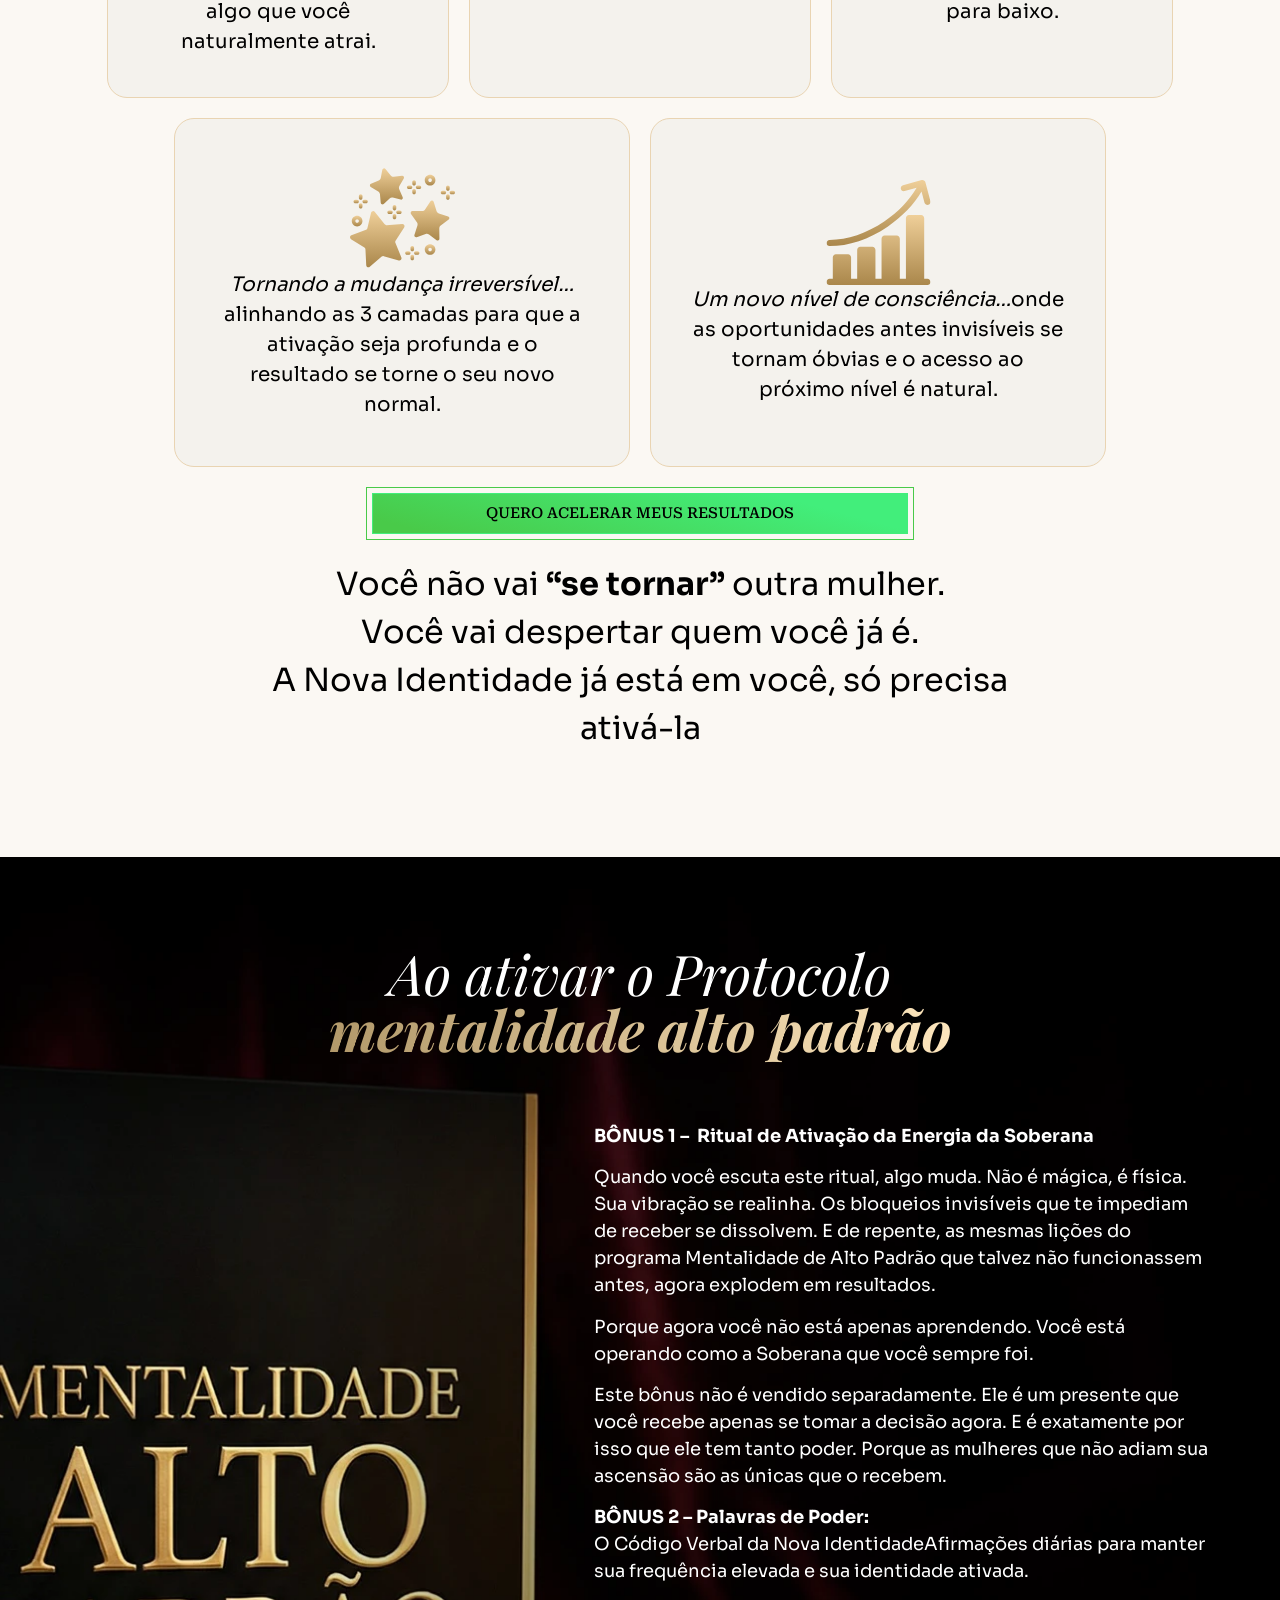
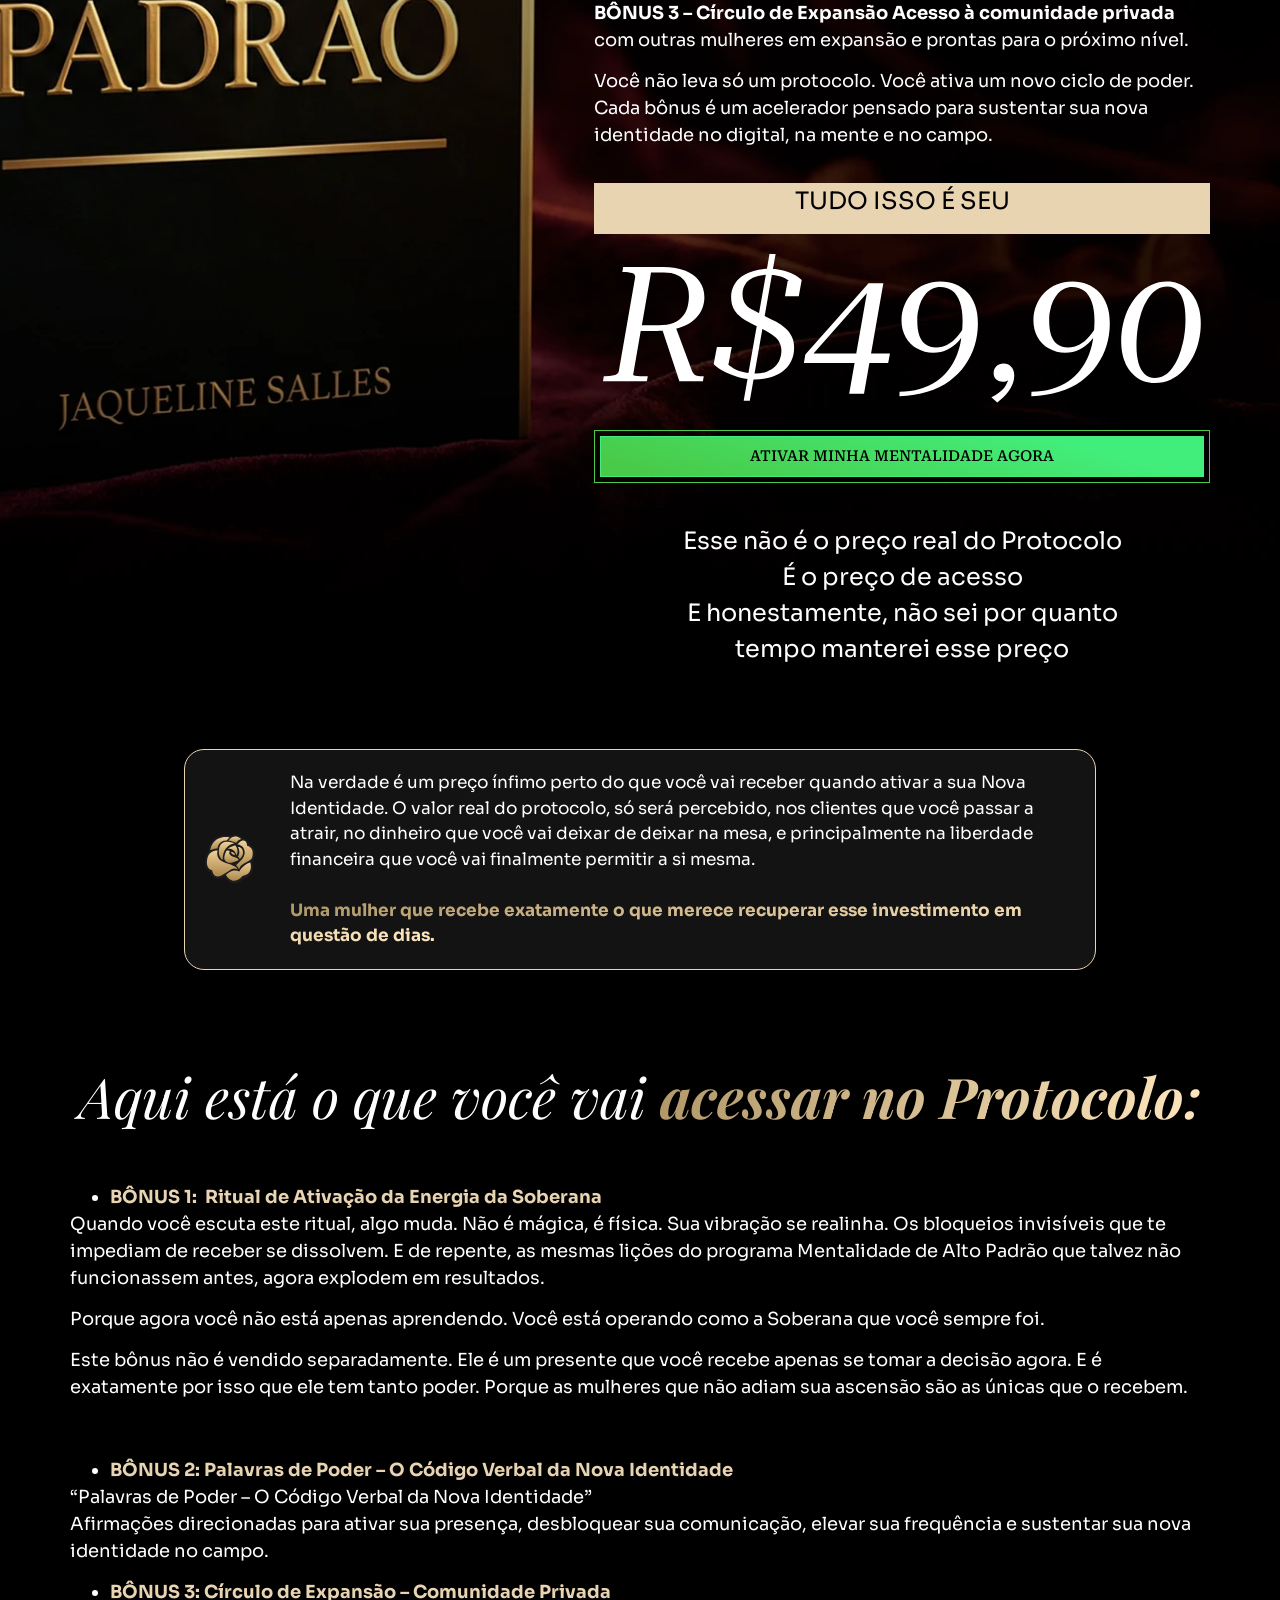
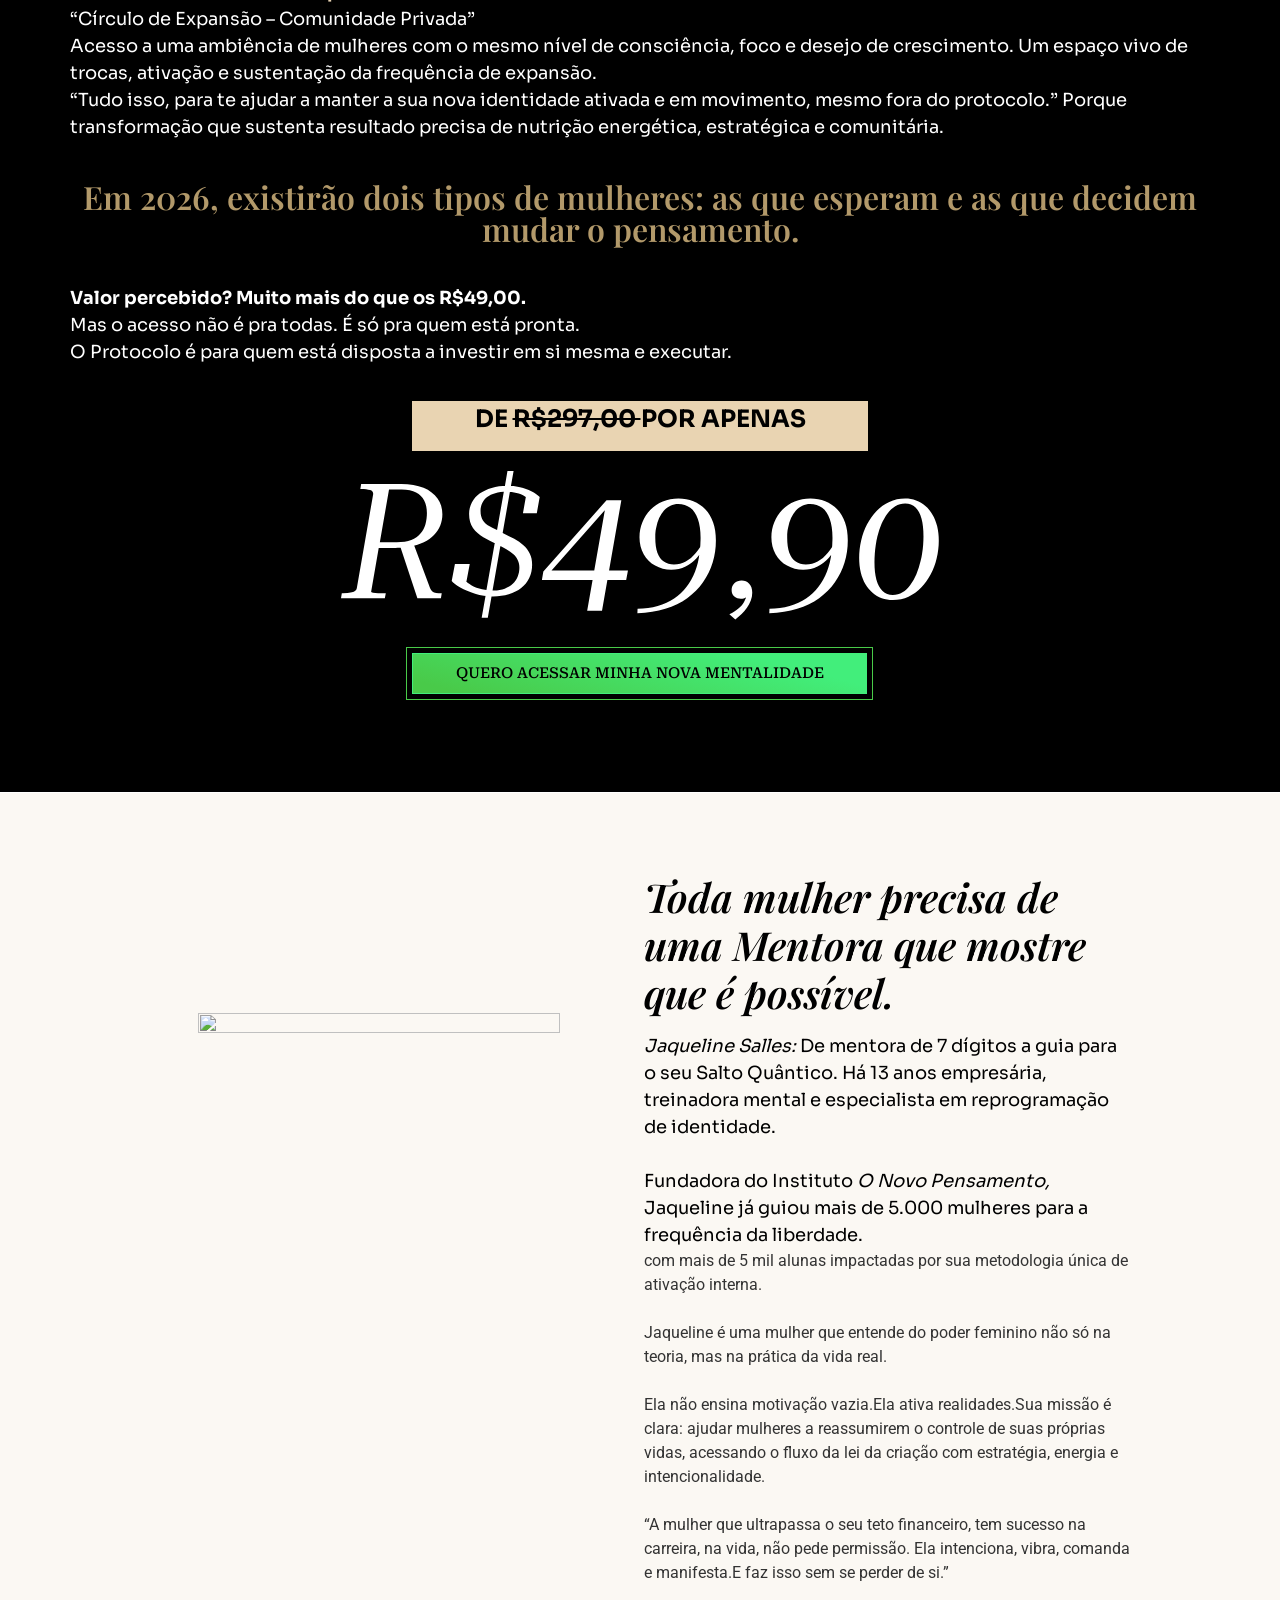
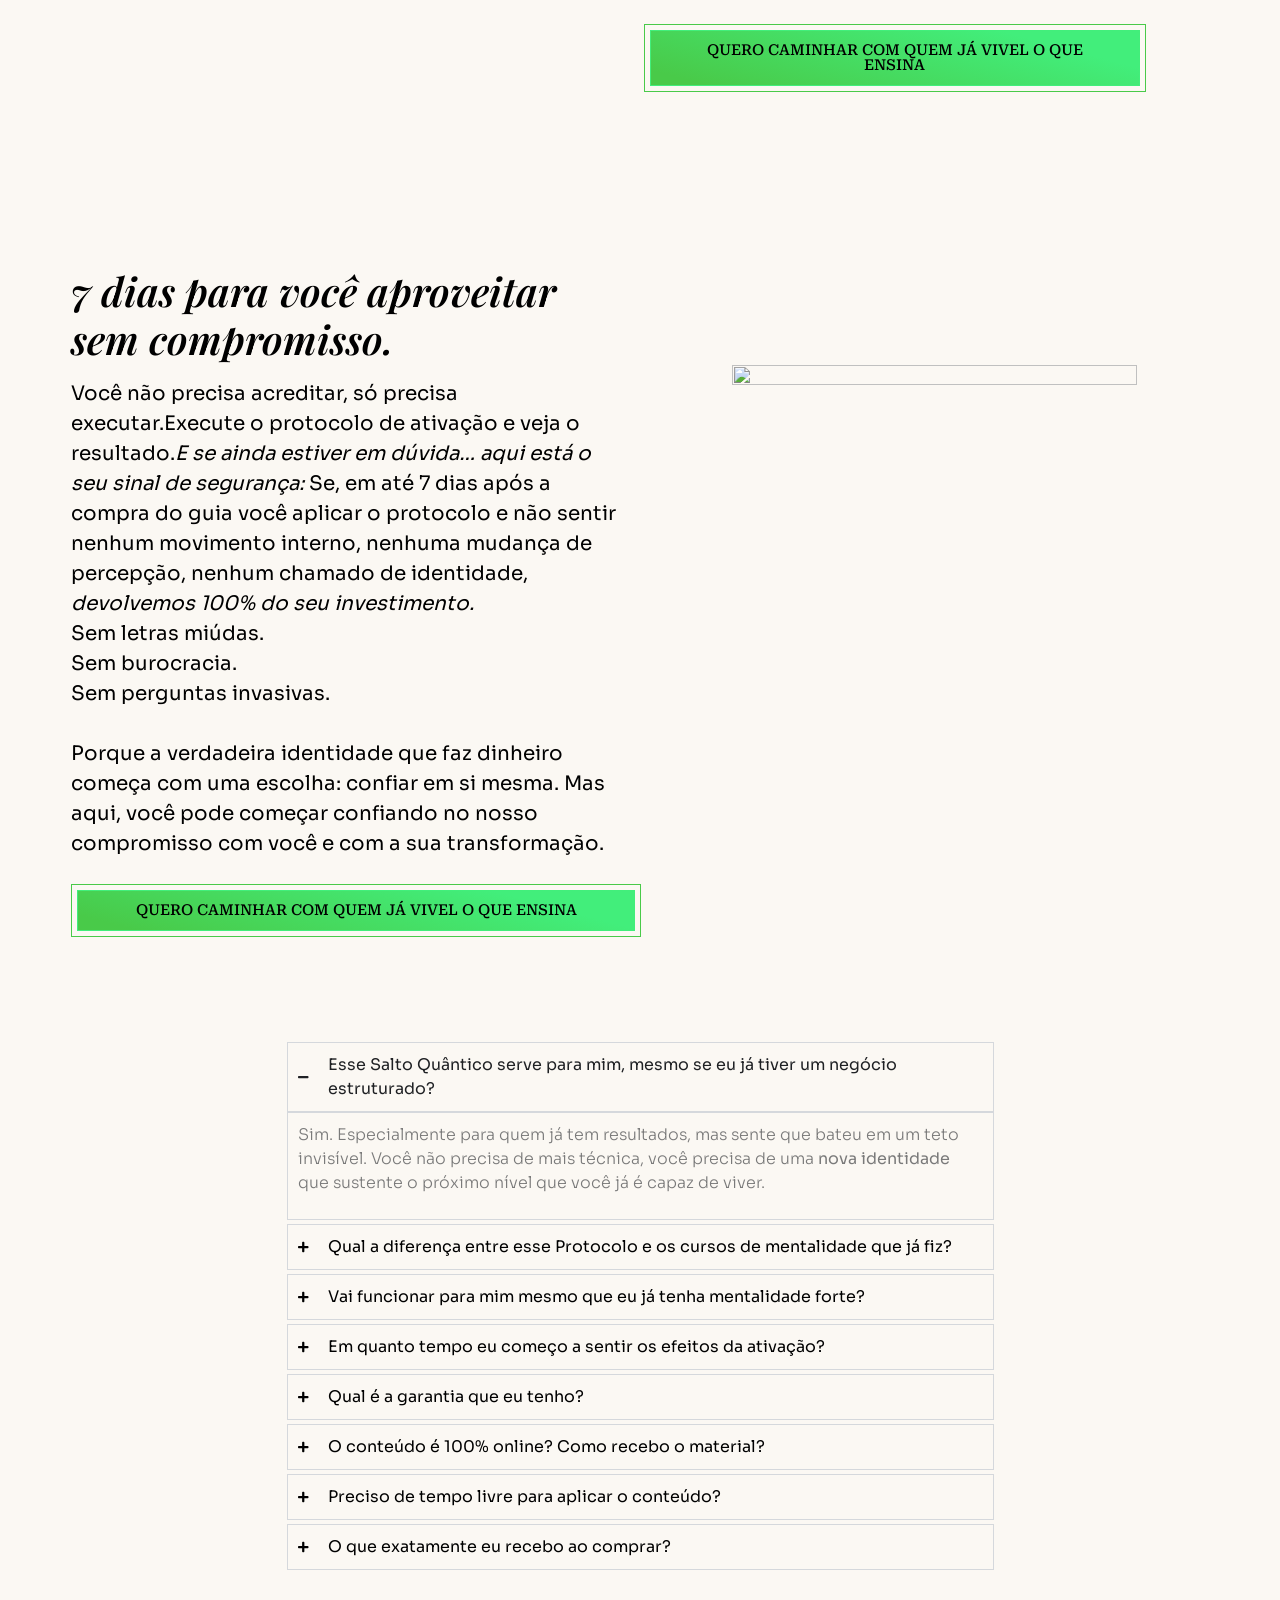
==== commit 32e3ace6: "style: refinamento visual do título da seção problema (degradê e elipse)" ====
--- a/map.jaquelinesalles.com.br/wp/index.html
+++ b/map.jaquelinesalles.com.br/wp/index.html
@@ -1541,8 +1541,11 @@
 						data-id="7c70085e" data-element_type="widget" data-widget_type="image-box.default">
 						<div class="elementor-image-box-wrapper">
 							<div class="elementor-image-box-content" style="text-align: left;">
-								<h3 class="elementor-image-box-title">Você já viu esse poder funcionar. Mas por que não
-									consegue <I>MANTER?</i></h3>
+								<h3 class="elementor-image-box-title">Você já viu esse<br>
+									poder funcionar.<br>
+									<span class="gold-text">Mas não consegue</span><br>
+									<span class="gold-text-oval">MANTER.</span>
+								</h3>
 								<p class="elementor-image-box-description">Você já leu os livros. Você acredita no poder
 									do Universo.<br><br>
 									Você já teve aqueles dias em que tudo <br>simplesmente <i>flui</i>.<br><br>
@@ -3479,7 +3482,29 @@
 		.reveal-right.active-reveal,
 		.reveal-zoom.active-reveal {
 			opacity: 1 !important;
-			transform: translate(0) scale(1) !important;
+			transform: scale(1) !important;
+		}
+
+		/* Golden Text Gradients */
+		.gold-text {
+			background: linear-gradient(135deg, #B2996A 0%, #E9D4B2 50%, #B2996A 100%);
+			-webkit-background-clip: text;
+			-webkit-text-fill-color: transparent;
+			background-clip: text;
+			display: inline-block;
+		}
+
+		.gold-text-oval {
+			background: linear-gradient(135deg, #B2996A 0%, #E9D4B2 50%, #B2996A 100%);
+			-webkit-background-clip: text;
+			-webkit-text-fill-color: transparent;
+			background-clip: text;
+			display: inline-block;
+			border: 1px solid #000;
+			border-radius: 100% / 100%;
+			padding: 5px 25px;
+			margin-top: 10px;
+			line-height: 1;
 		}
 
 		/* Stagger Delays */
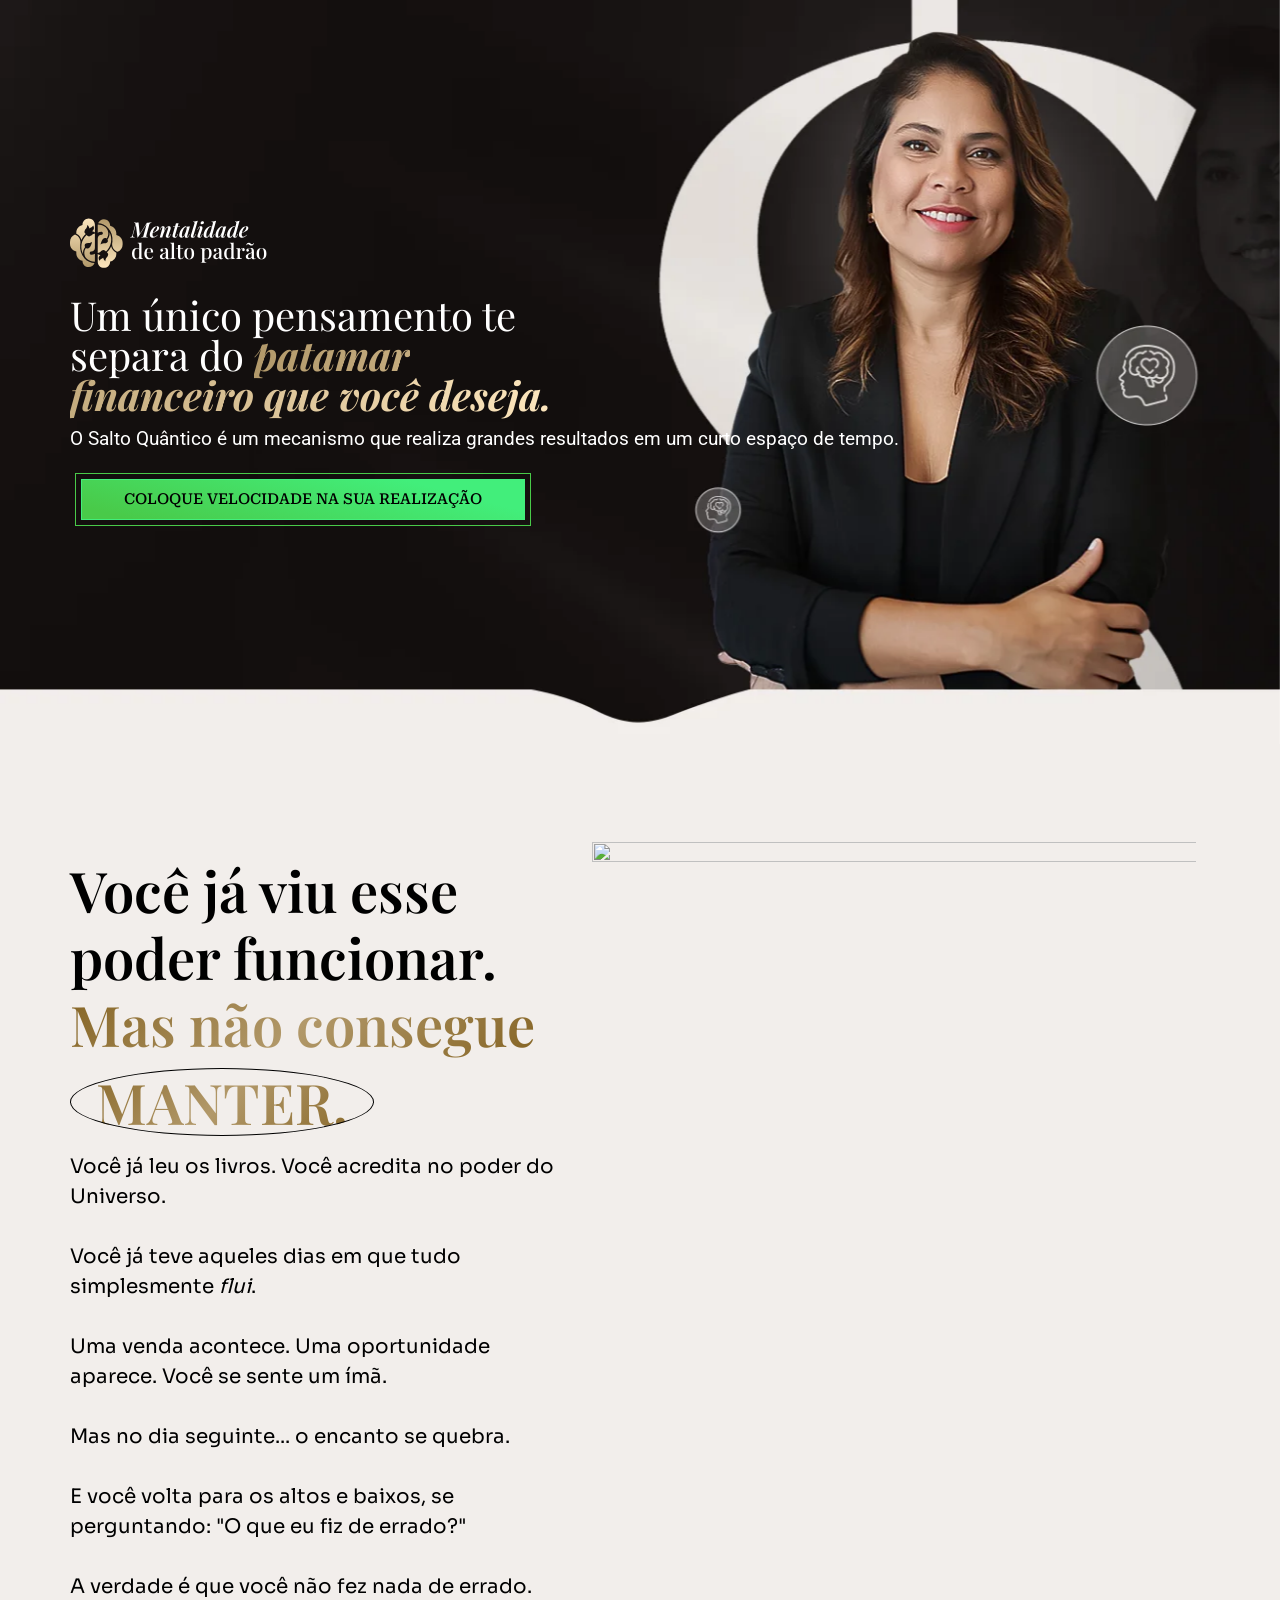
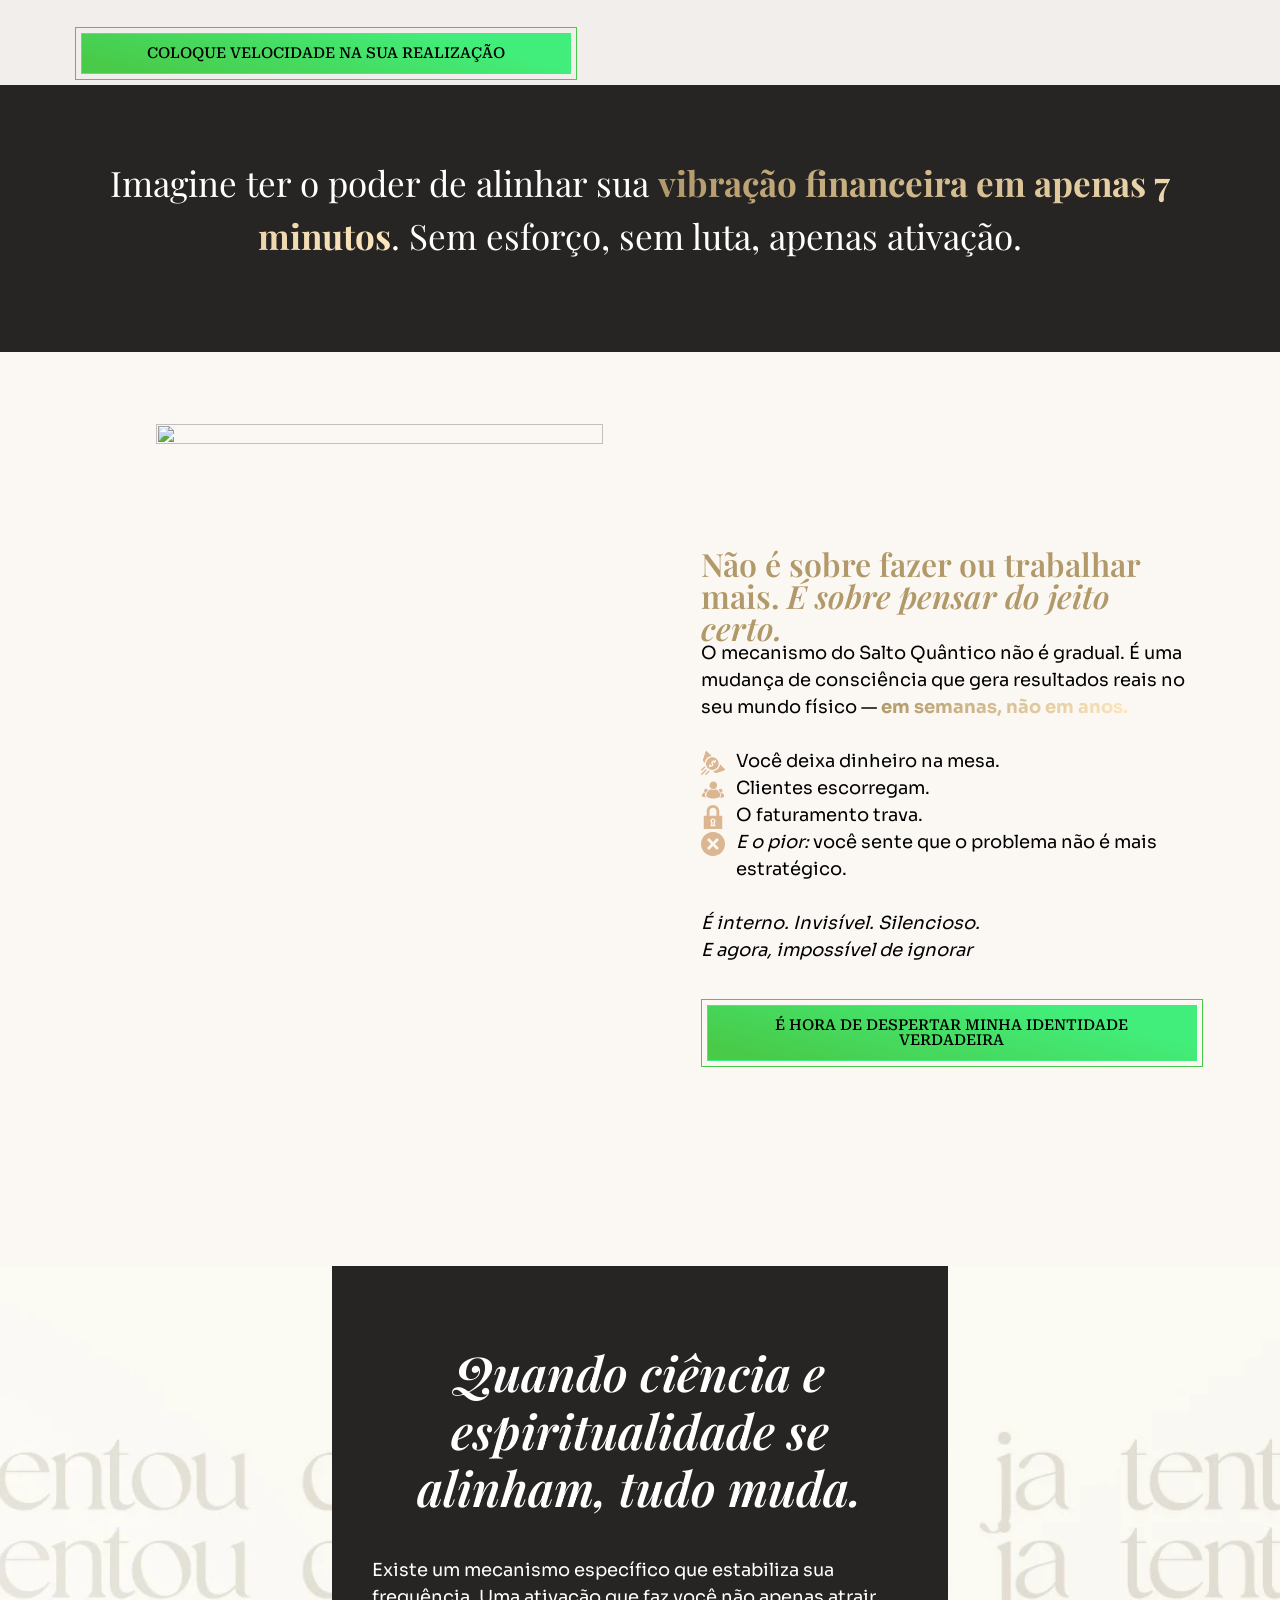
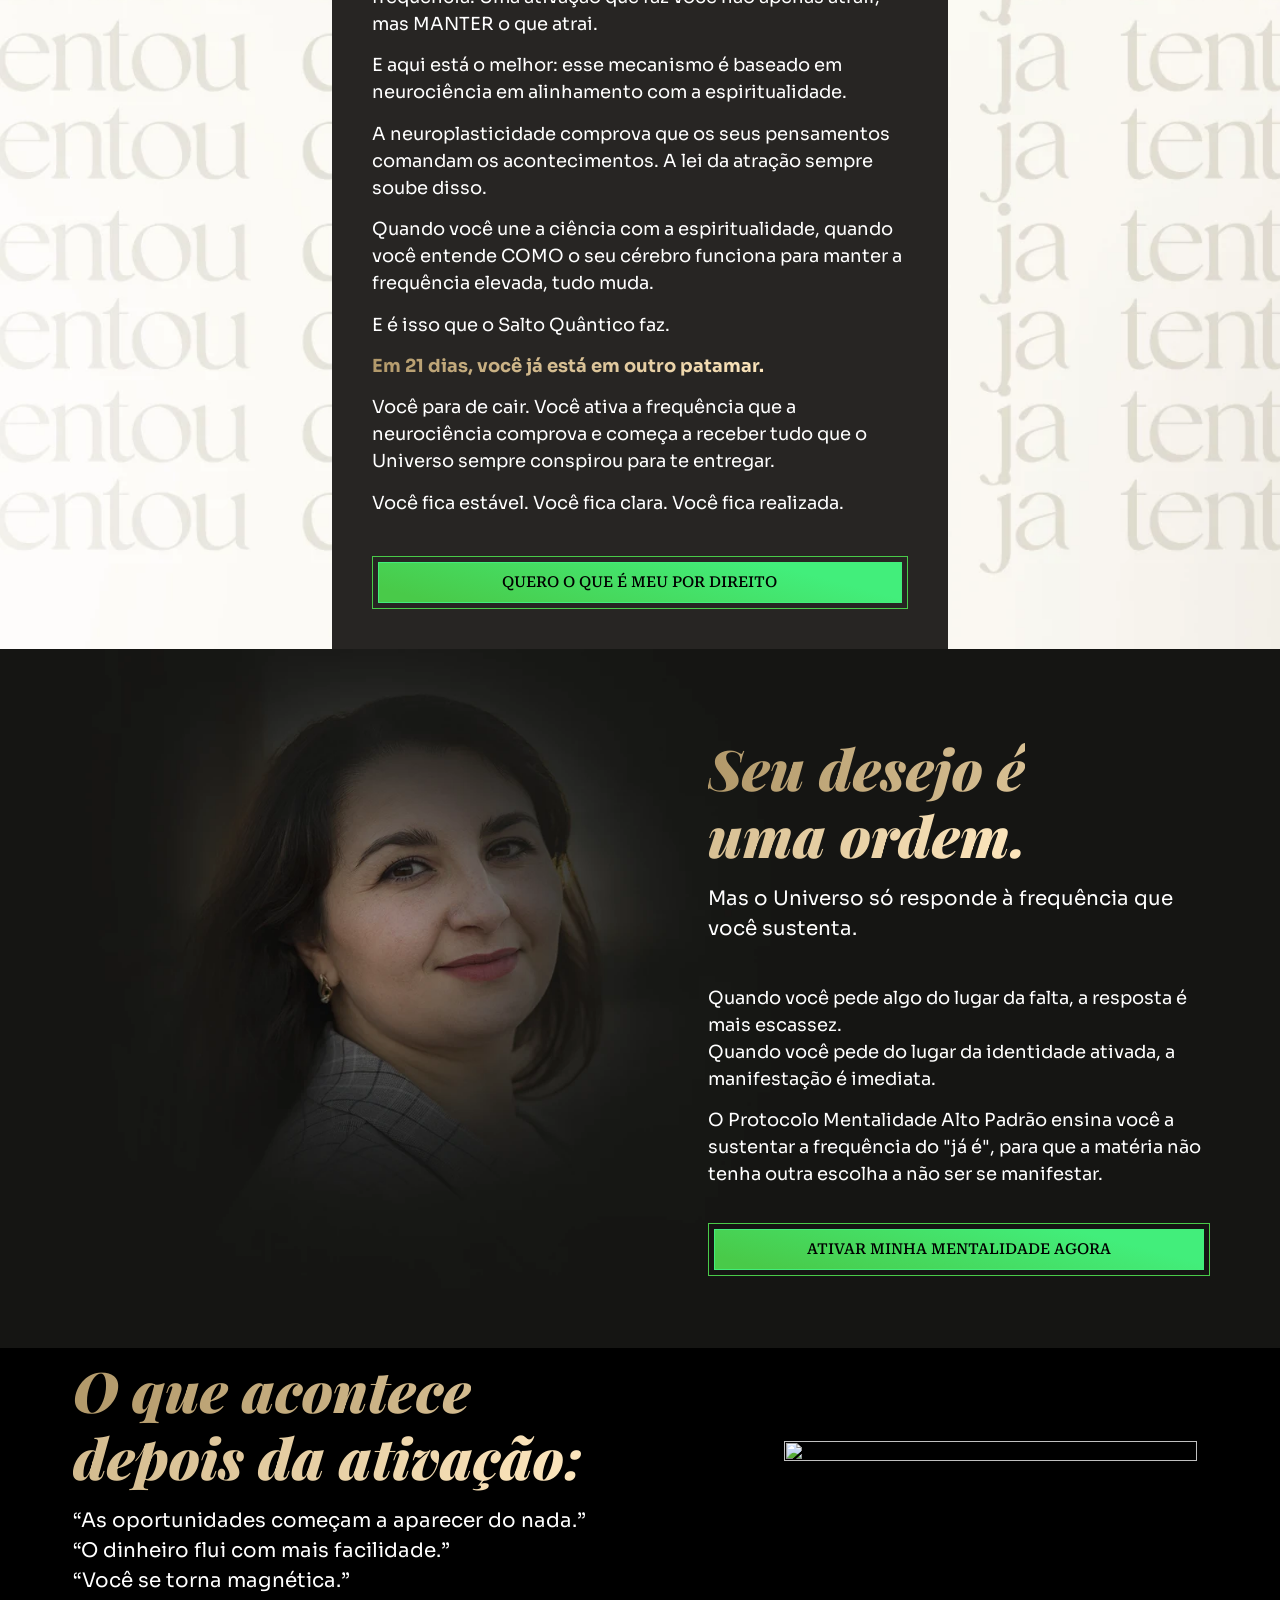
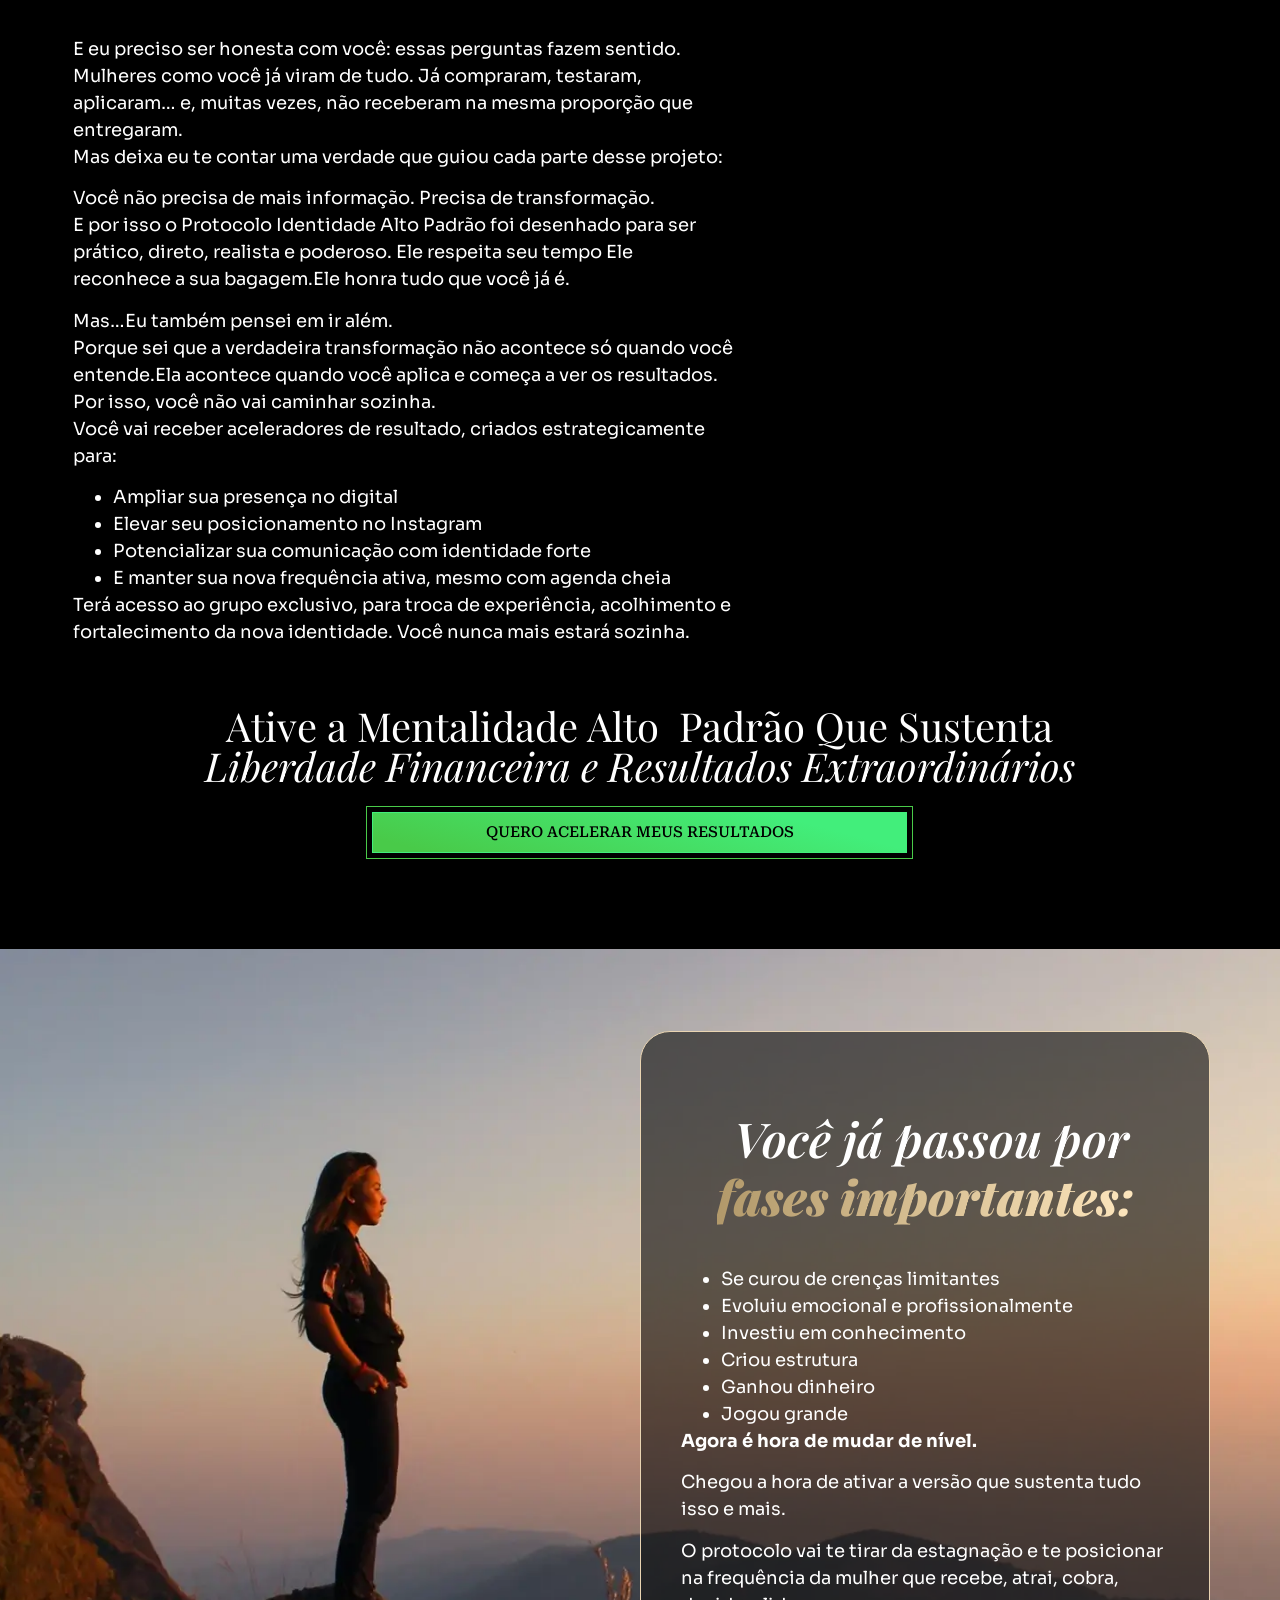
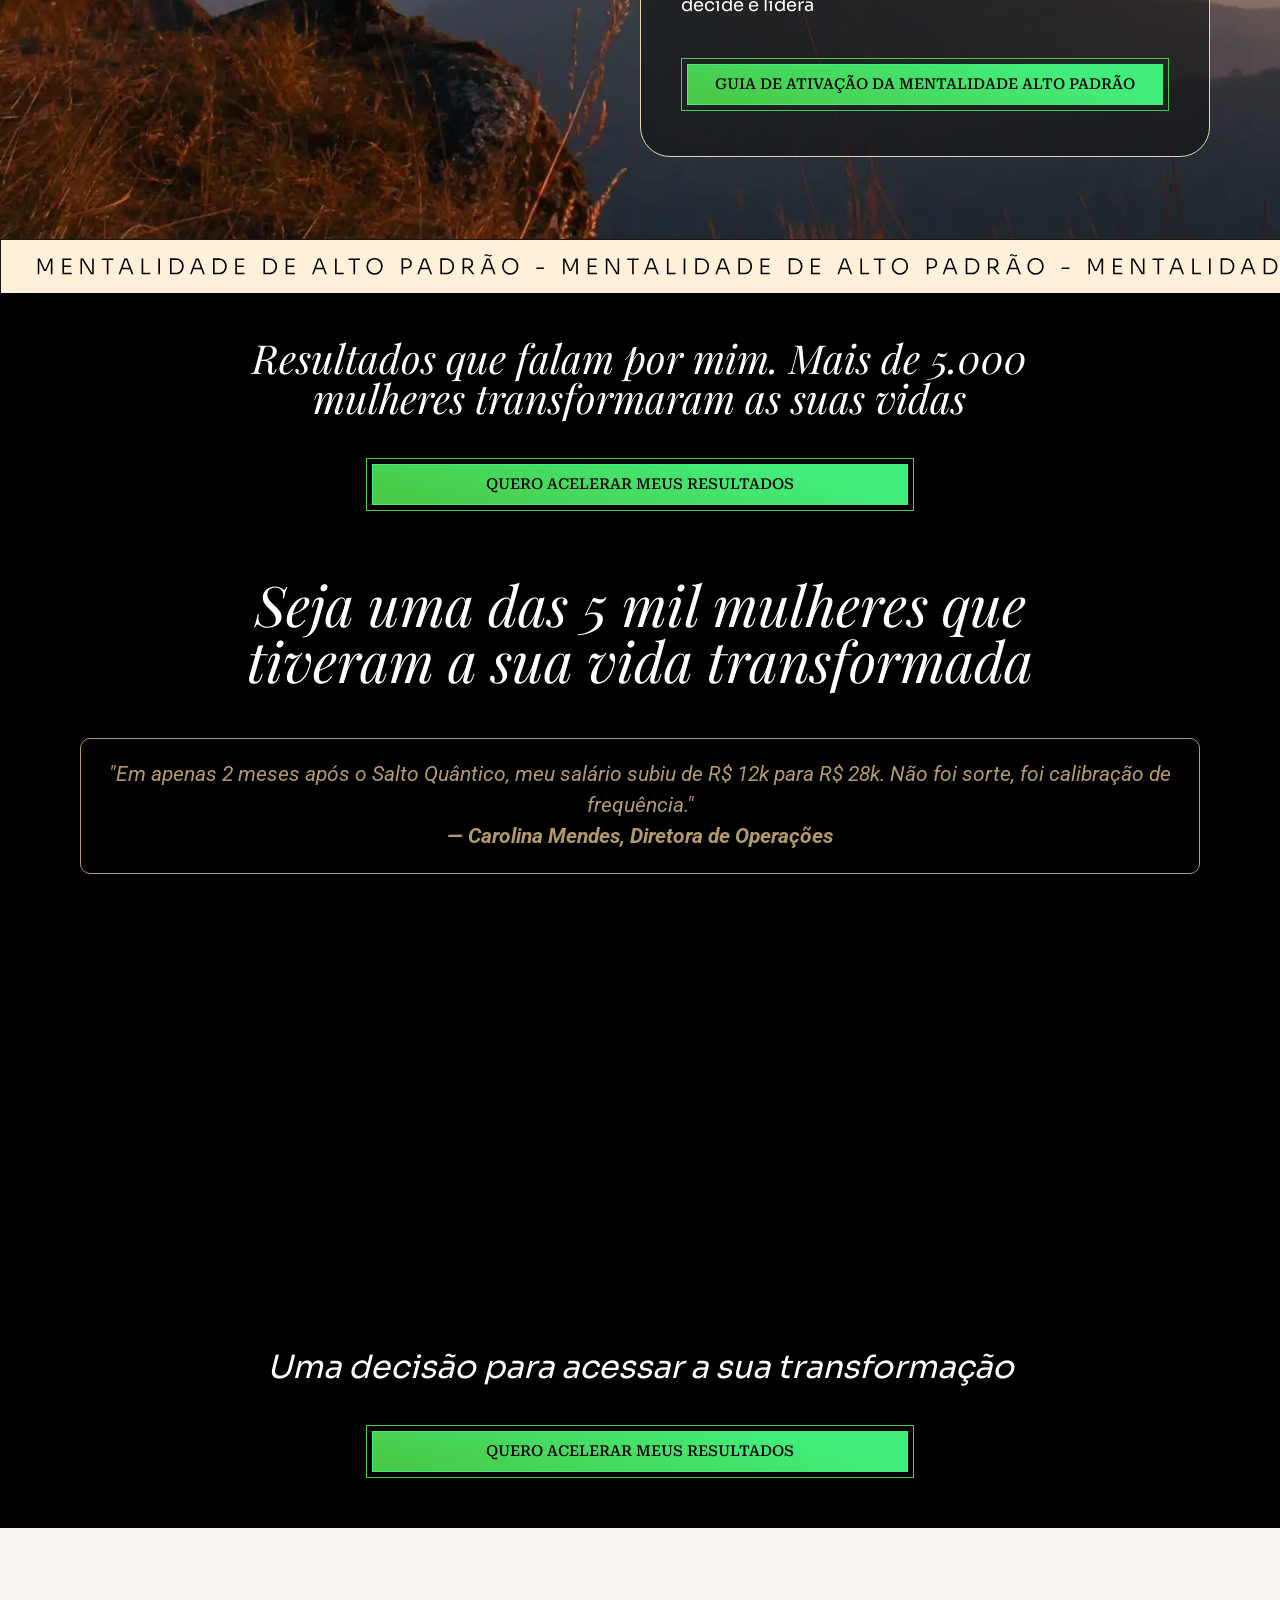
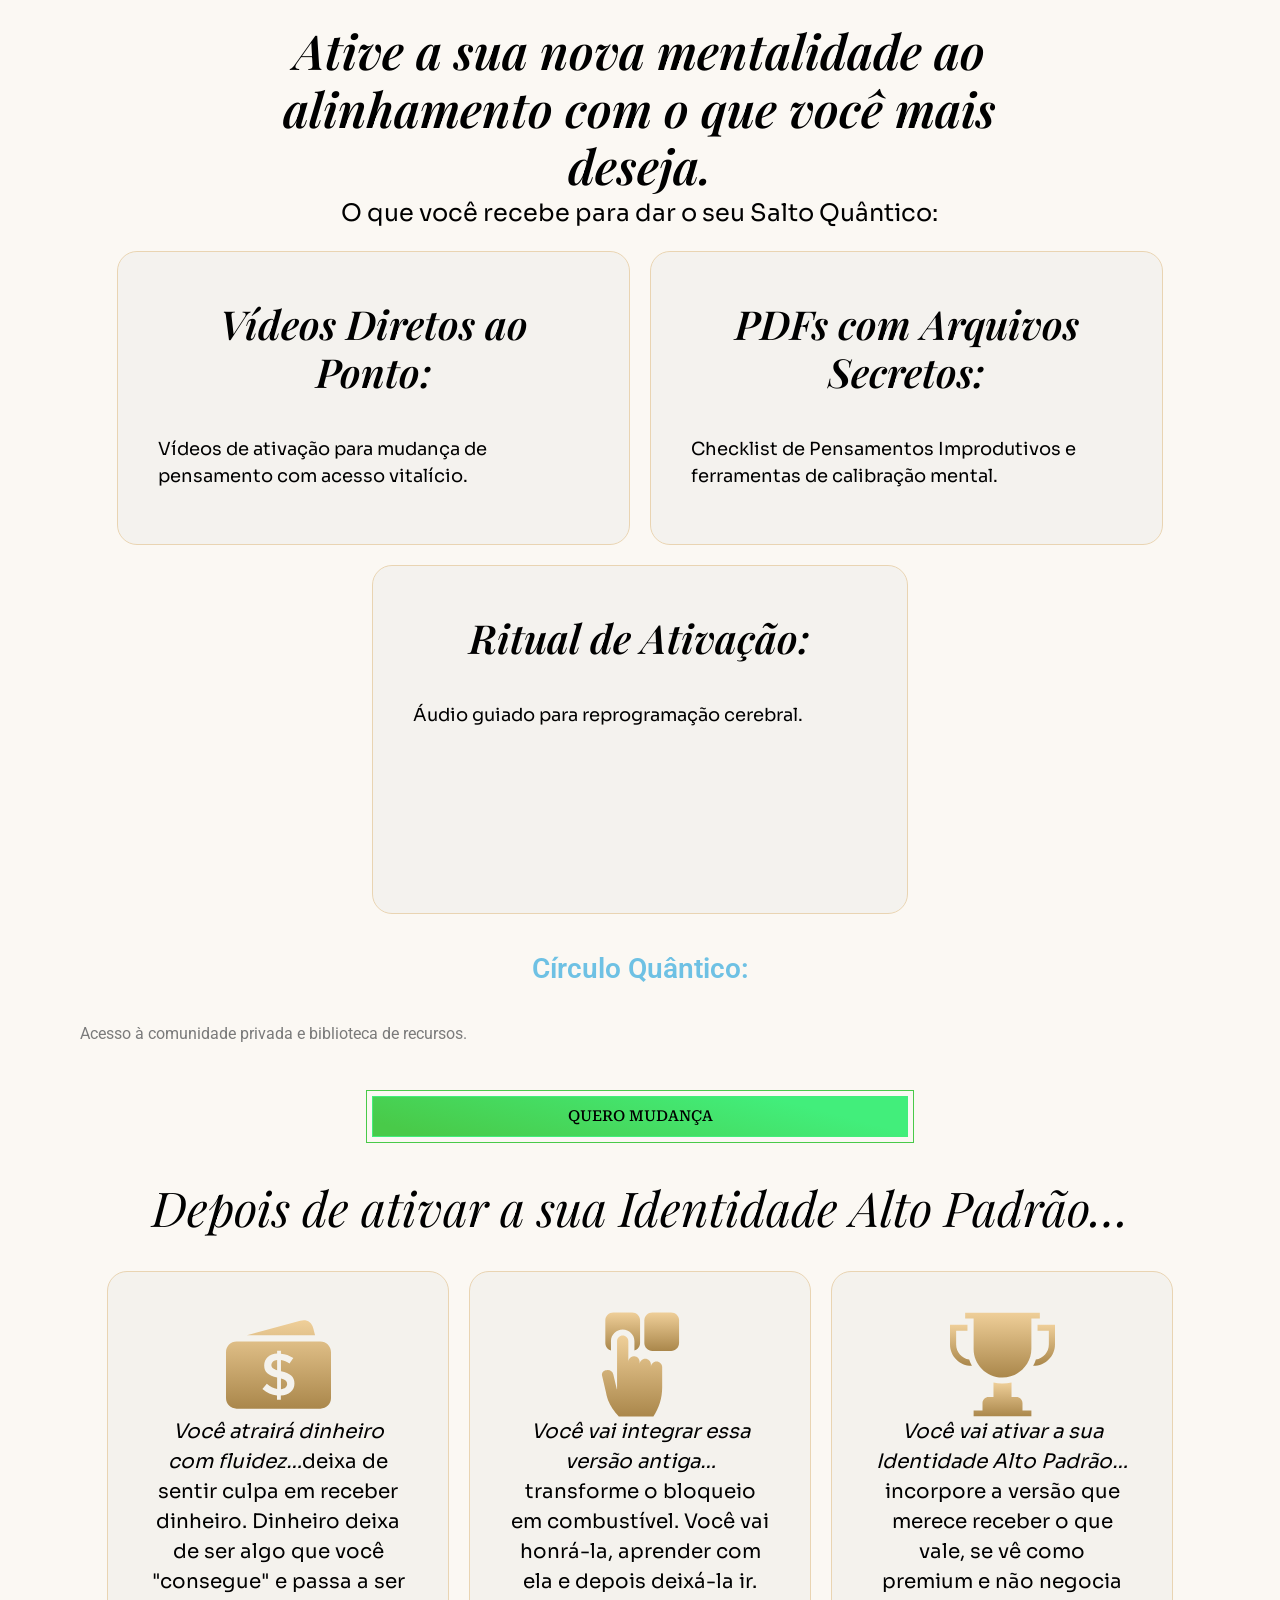
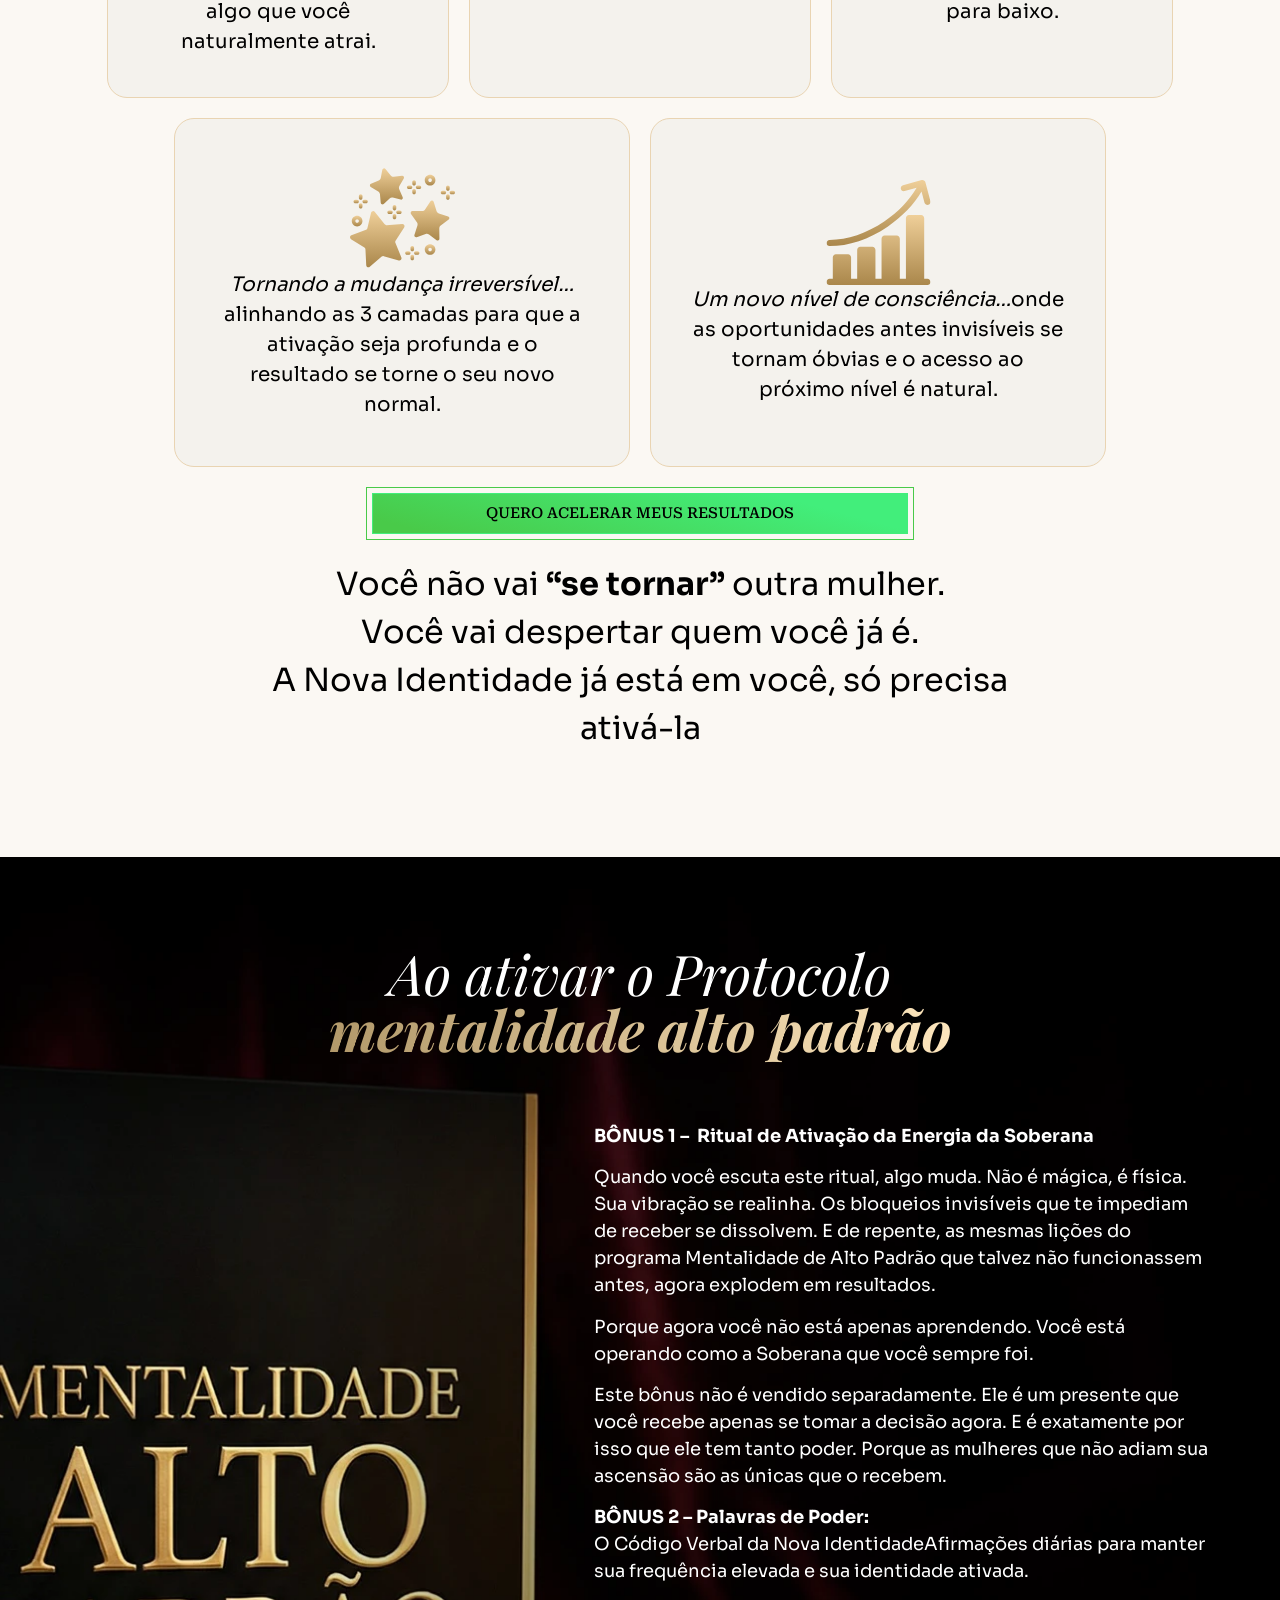
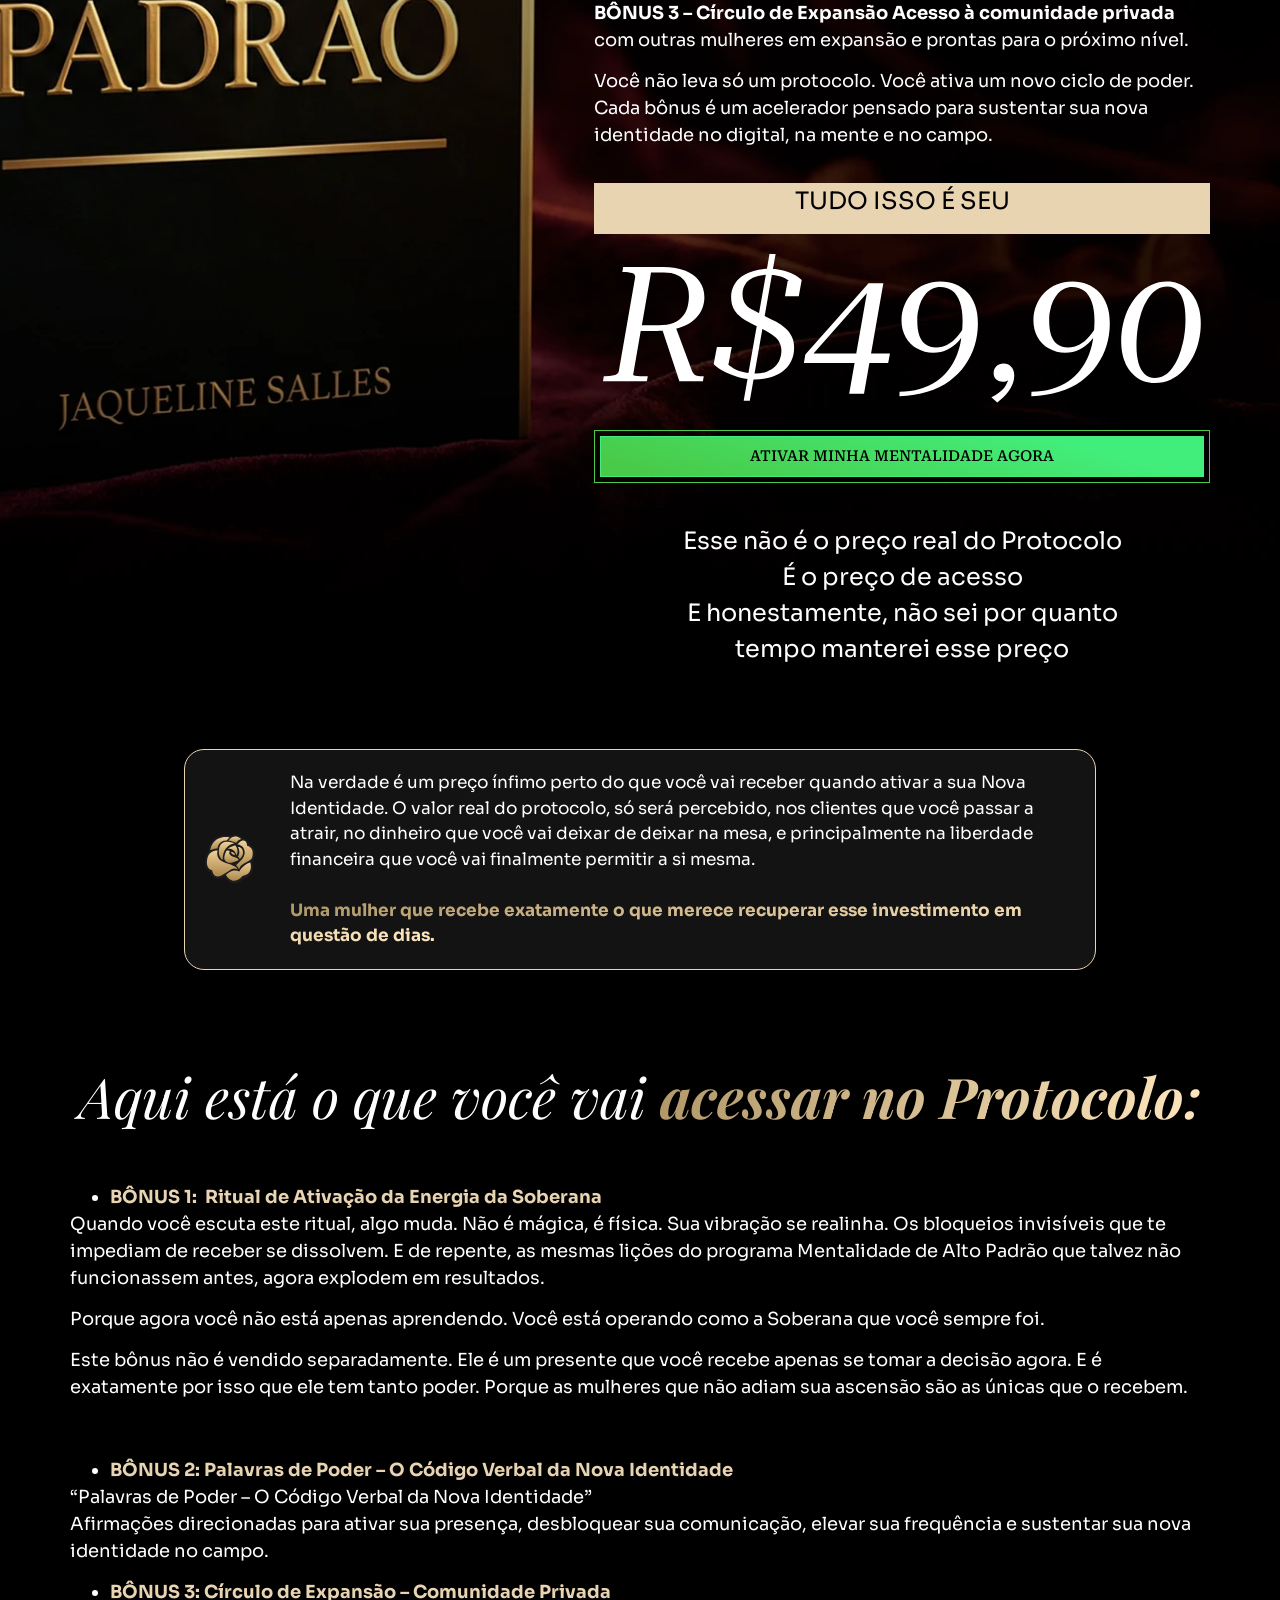
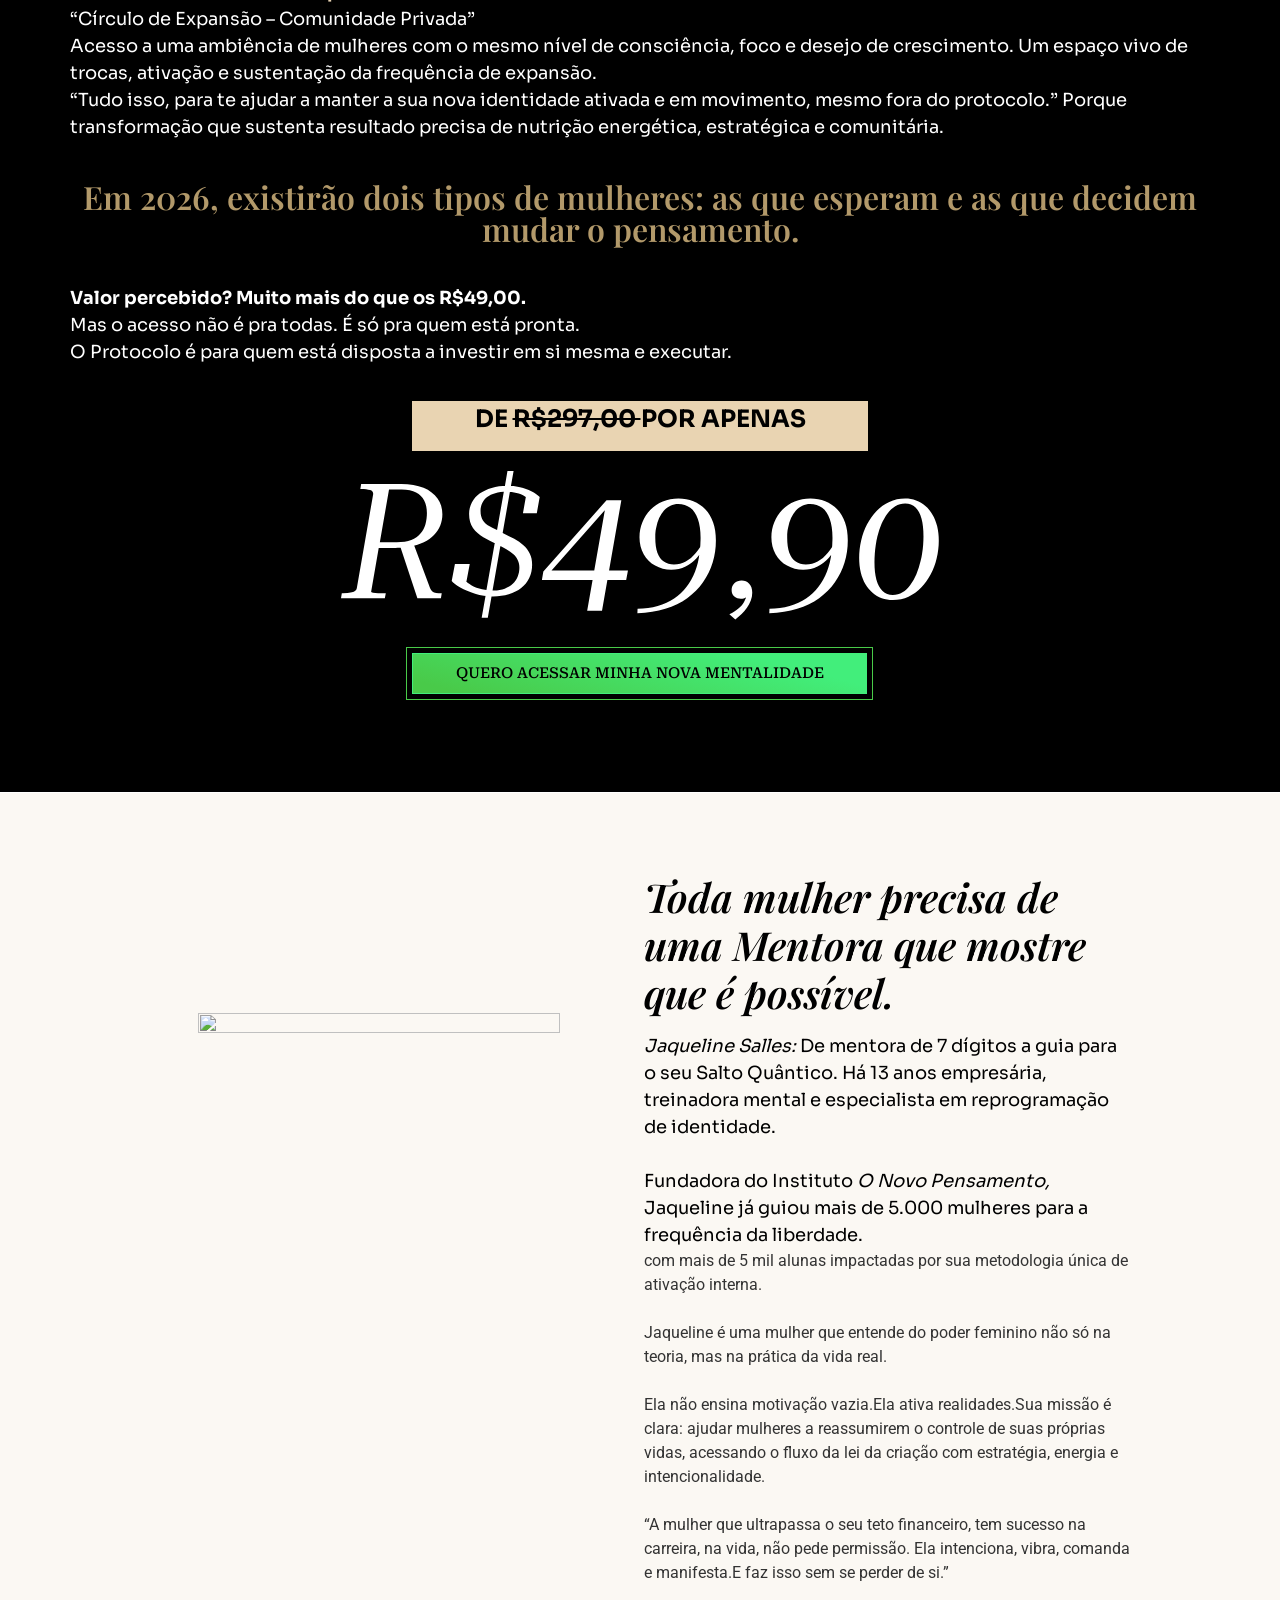
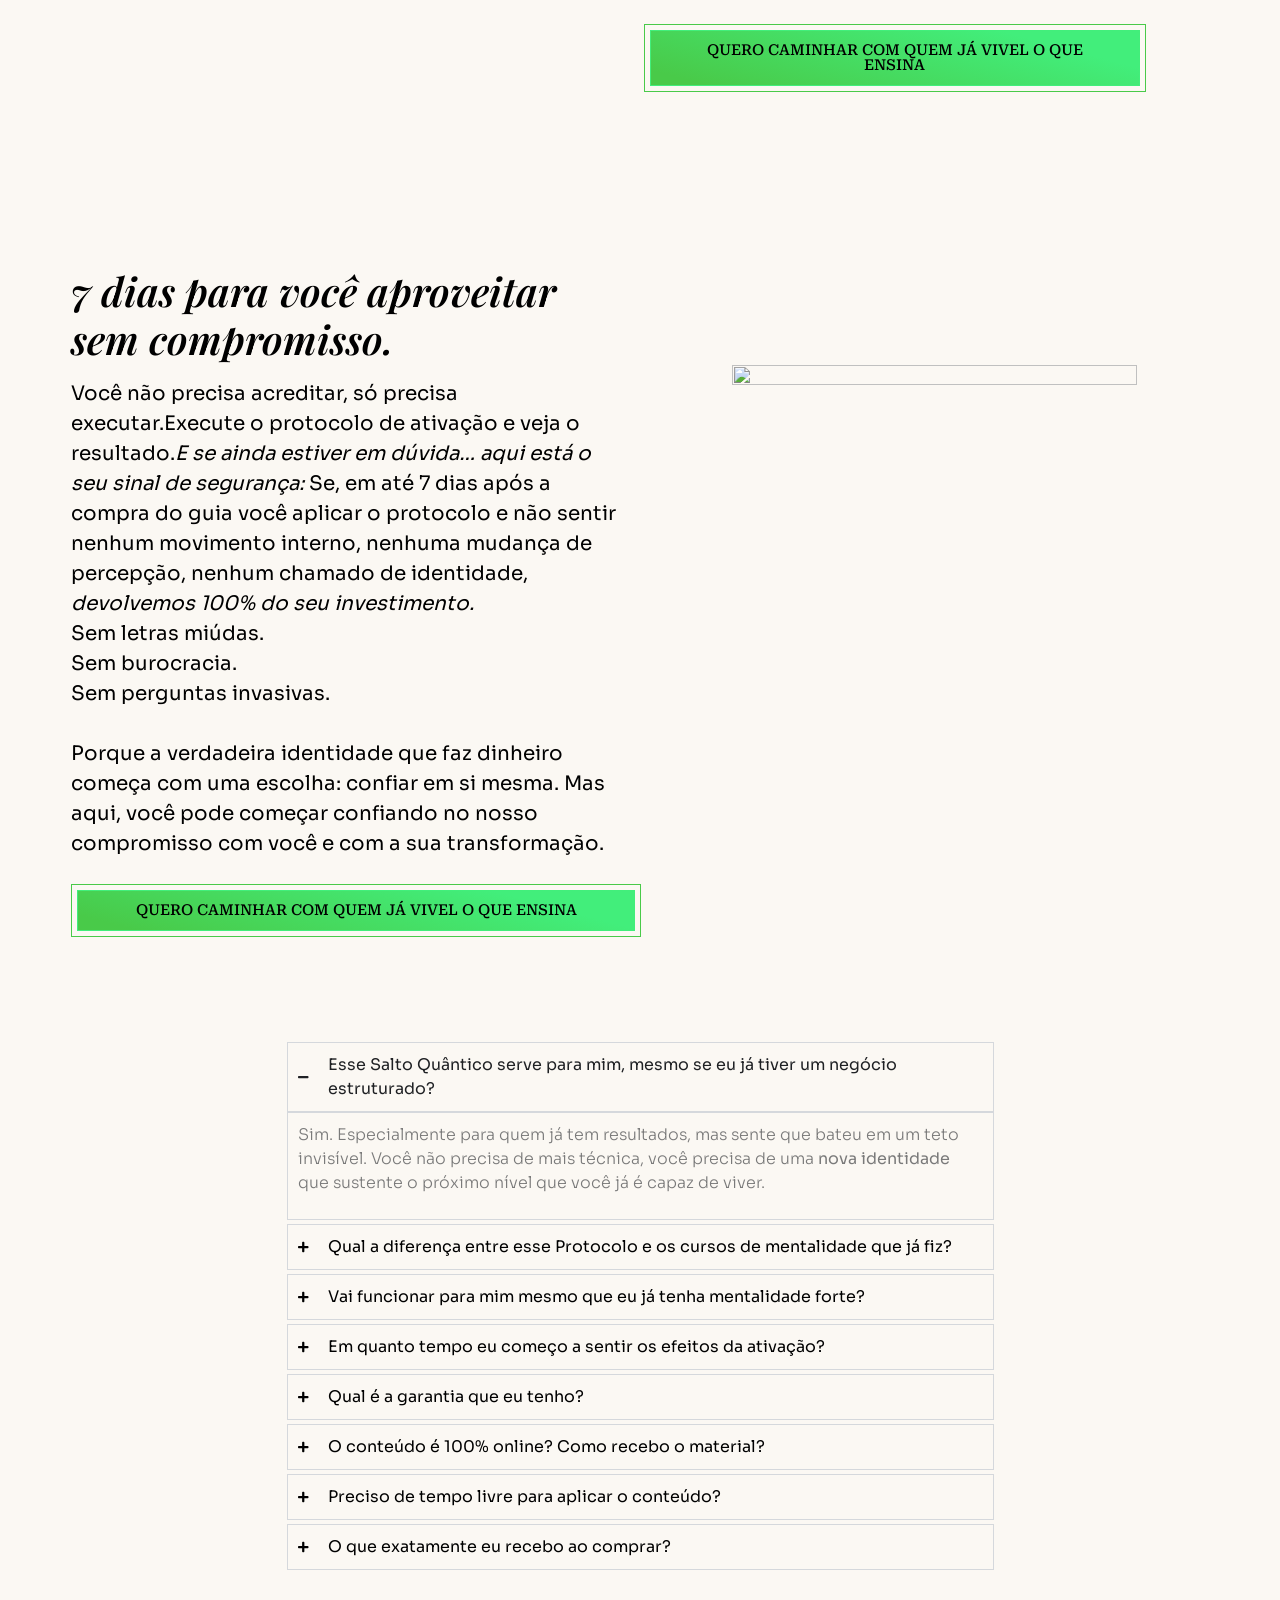
==== commit 7b36a84d: "style: ajuste de contraste do dourado para um tom mais acastanhado" ====
--- a/map.jaquelinesalles.com.br/wp/index.html
+++ b/map.jaquelinesalles.com.br/wp/index.html
@@ -3487,7 +3487,7 @@
 
 		/* Golden Text Gradients */
 		.gold-text {
-			background: linear-gradient(135deg, #B2996A 0%, #E9D4B2 50%, #B2996A 100%);
+			background: linear-gradient(135deg, #856424 0%, #B2996A 50%, #856424 100%);
 			-webkit-background-clip: text;
 			-webkit-text-fill-color: transparent;
 			background-clip: text;
@@ -3495,7 +3495,7 @@
 		}
 
 		.gold-text-oval {
-			background: linear-gradient(135deg, #B2996A 0%, #E9D4B2 50%, #B2996A 100%);
+			background: linear-gradient(135deg, #856424 0%, #B2996A 50%, #856424 100%);
 			-webkit-background-clip: text;
 			-webkit-text-fill-color: transparent;
 			background-clip: text;
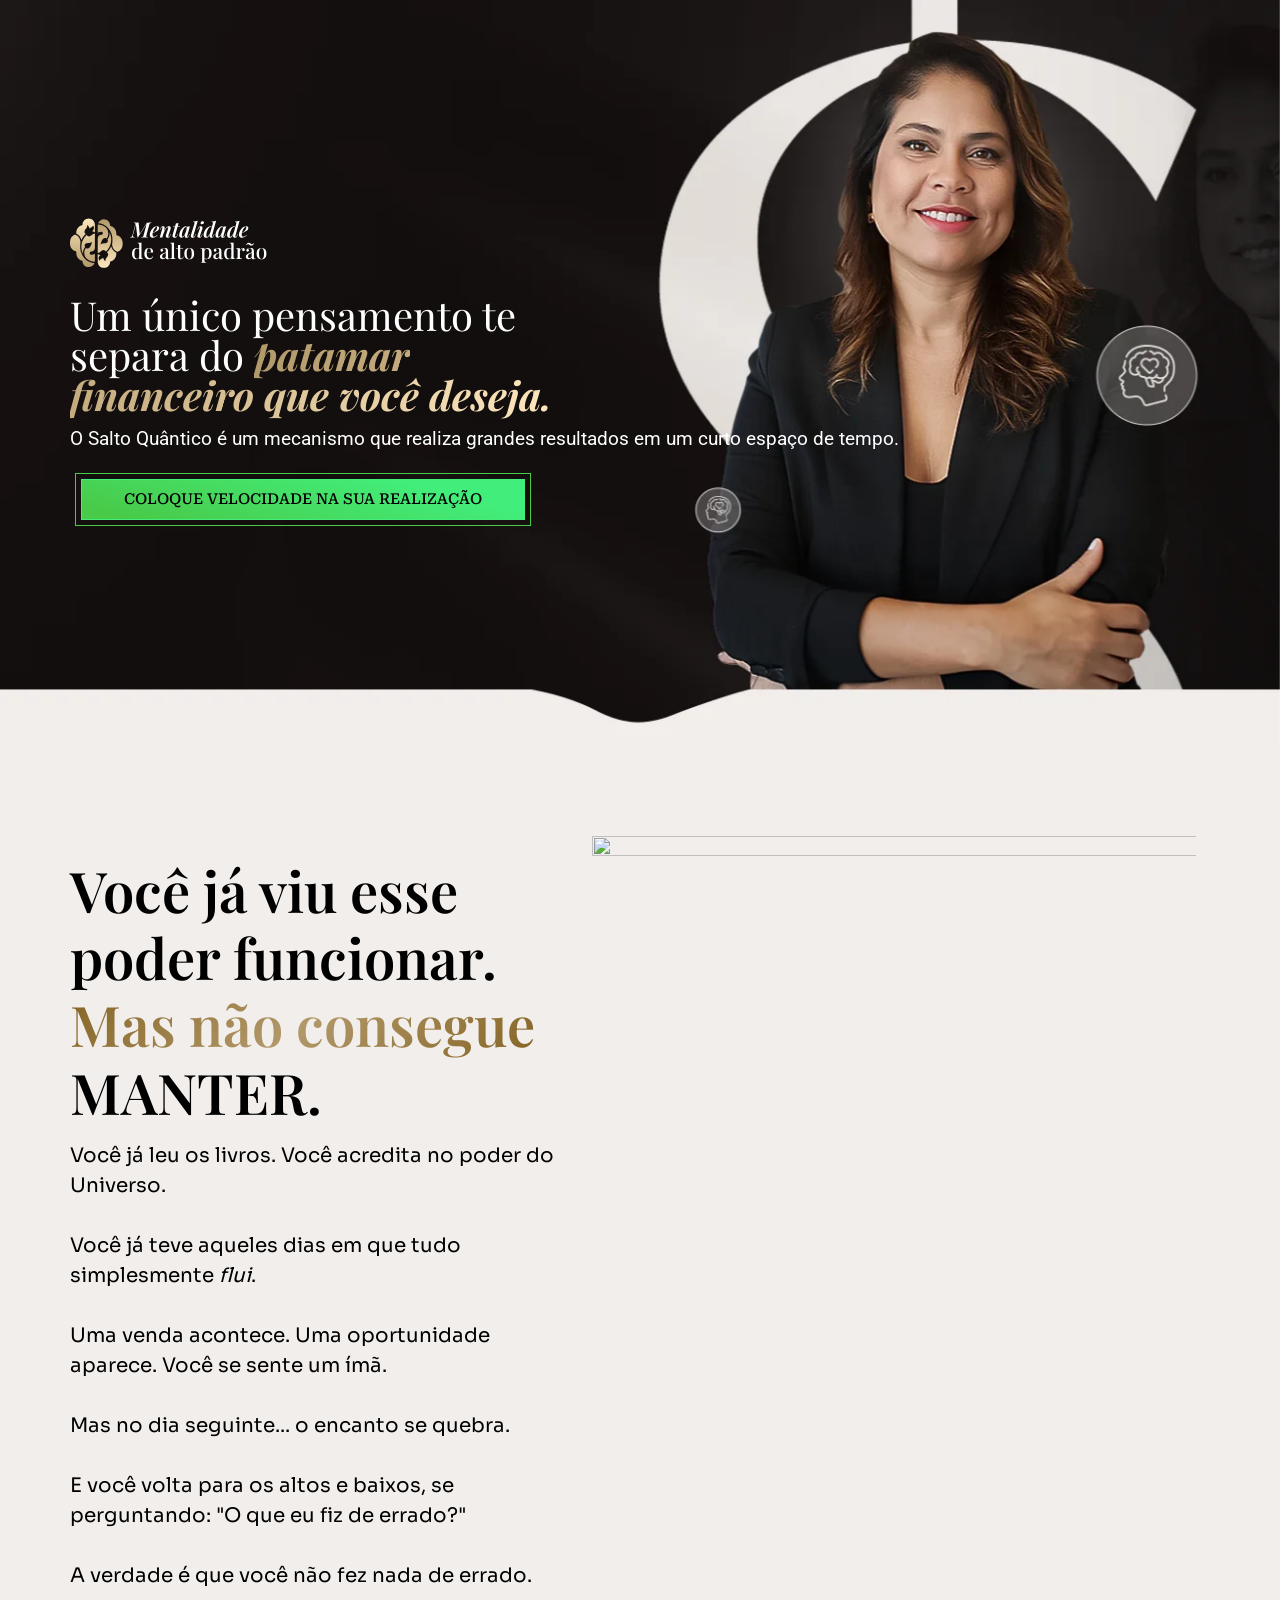
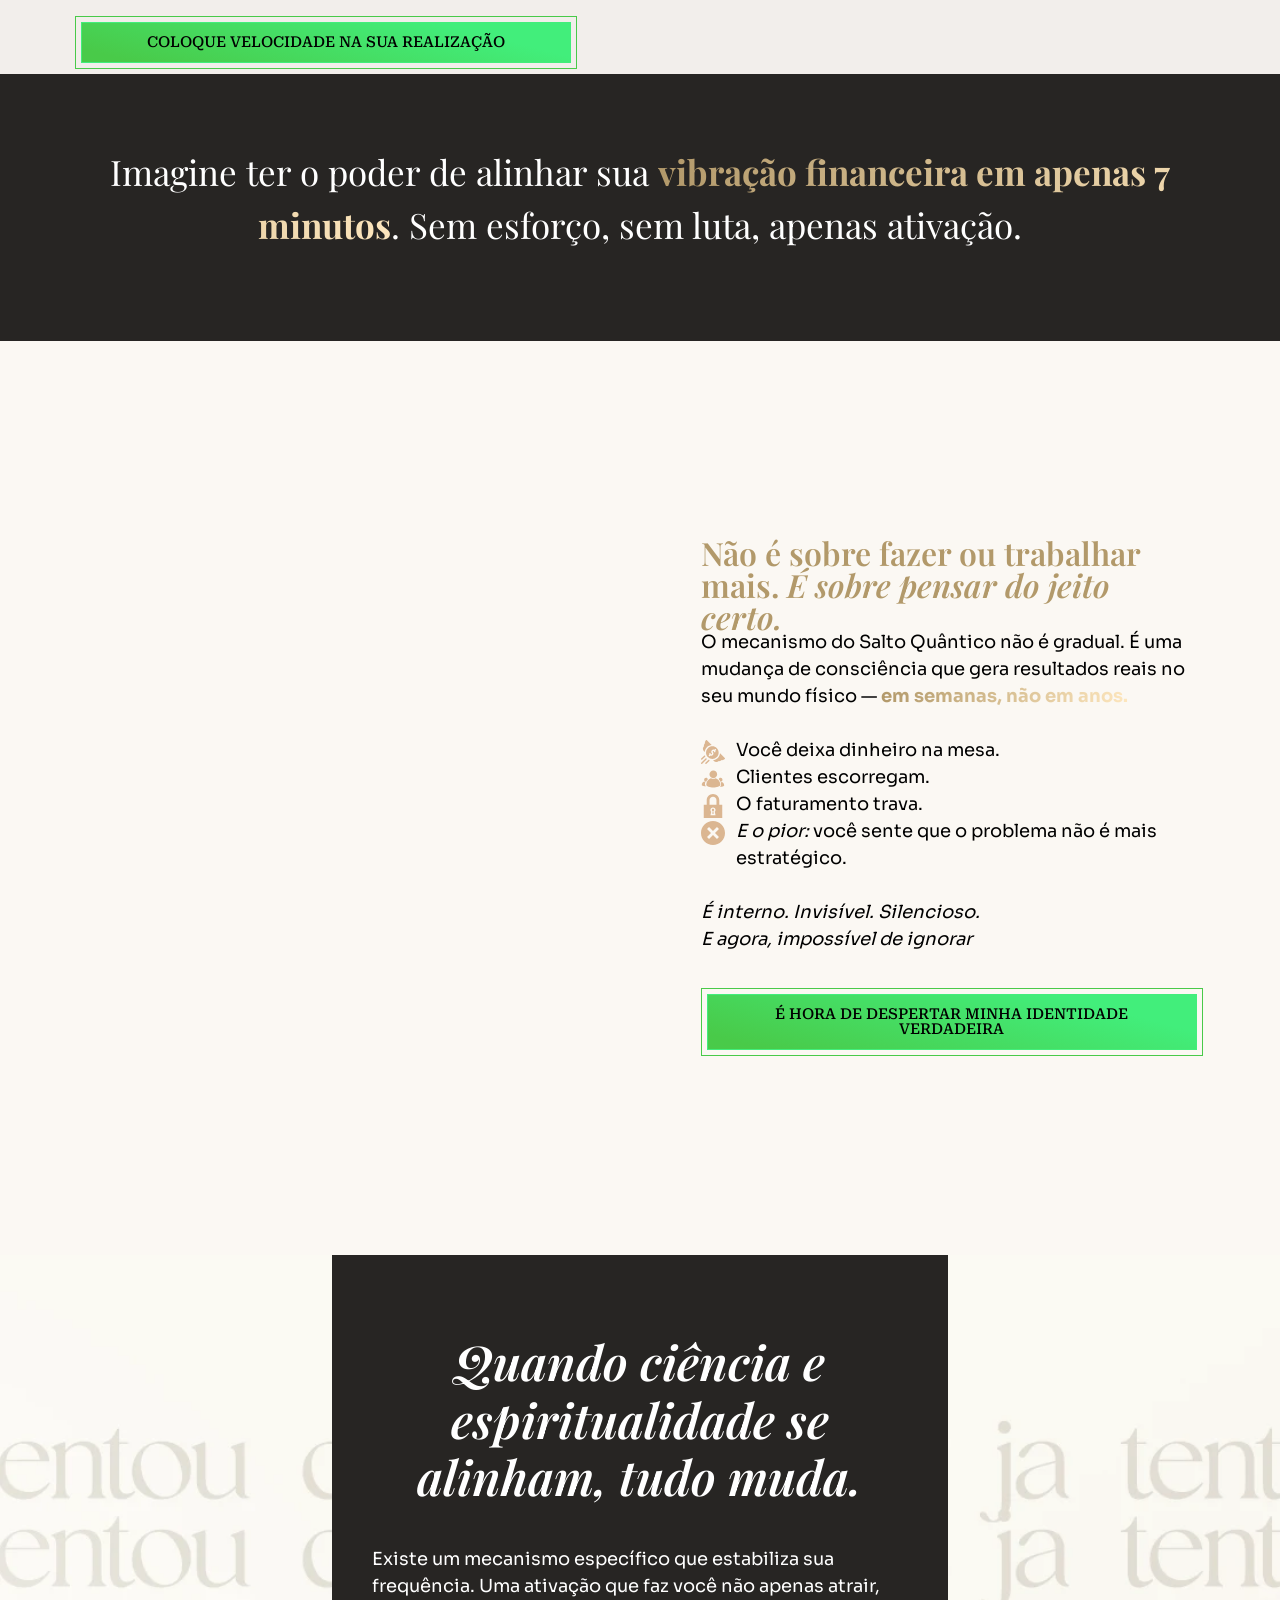
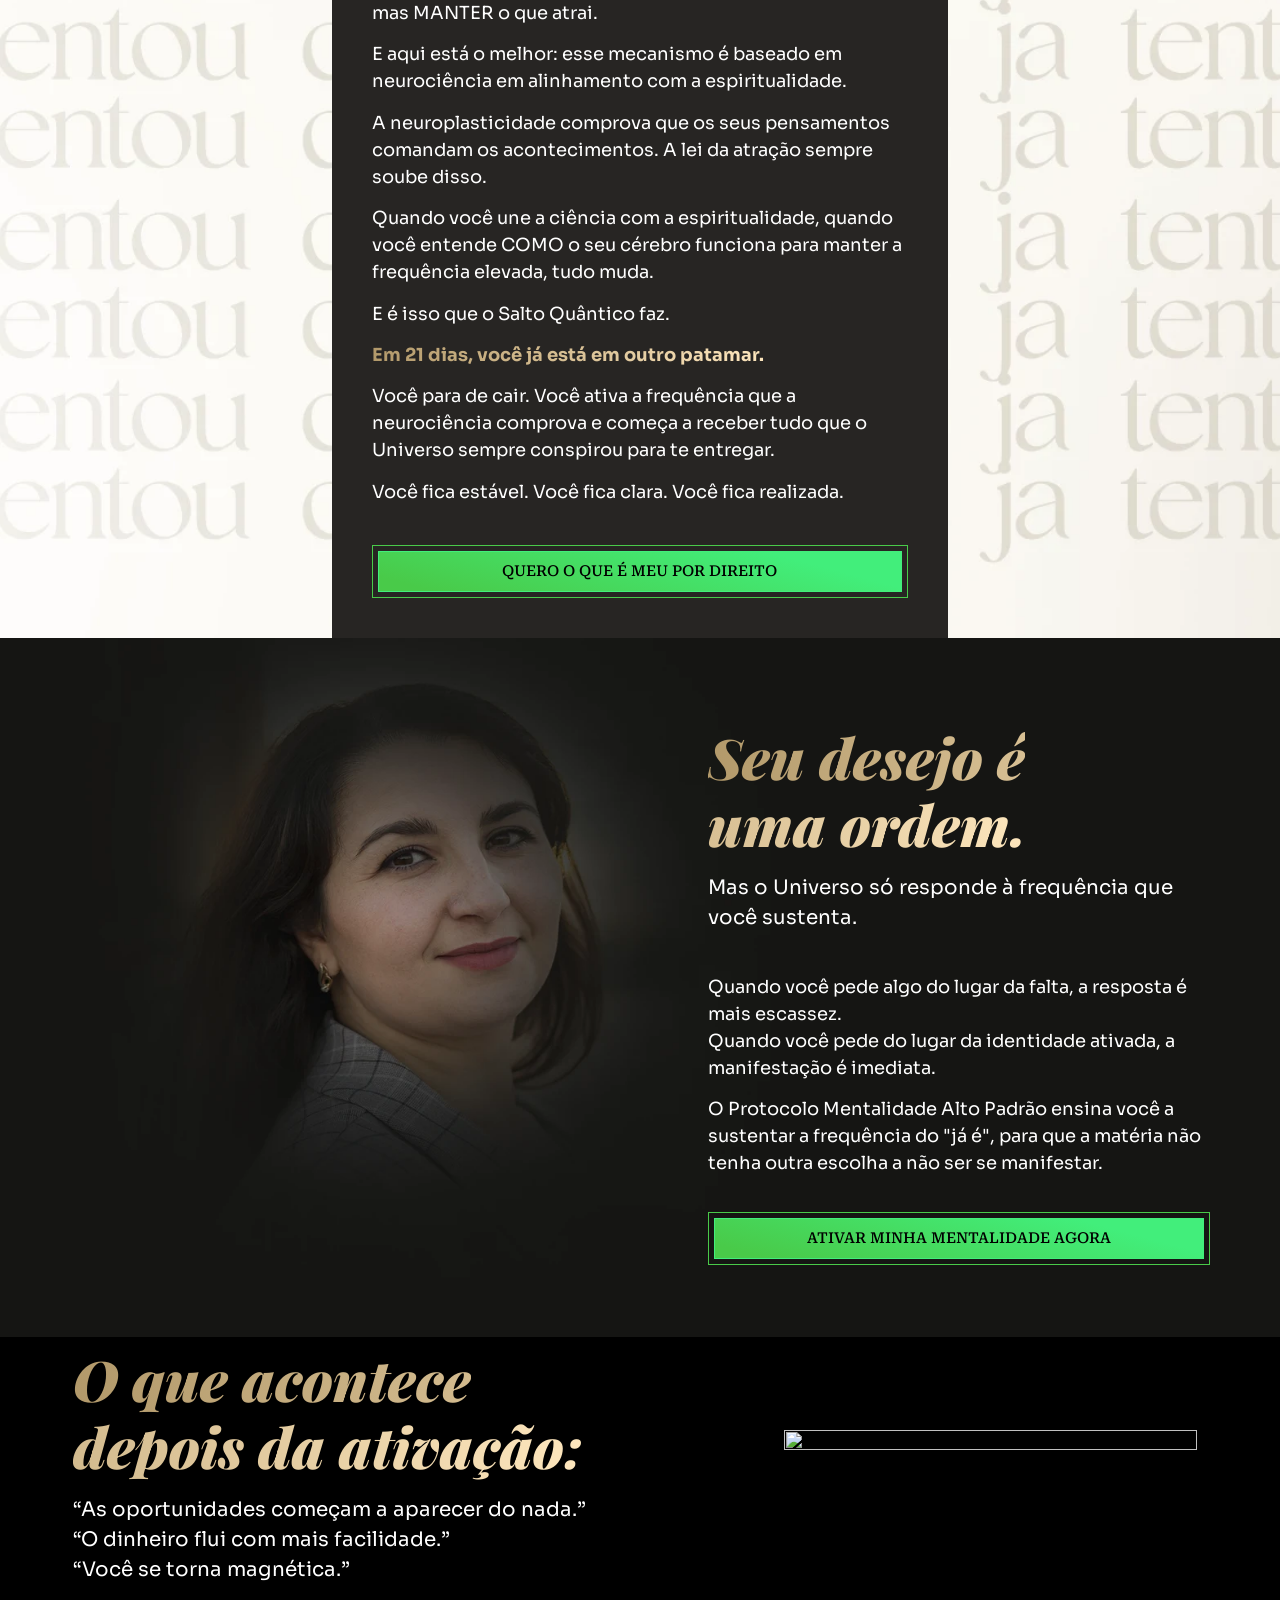
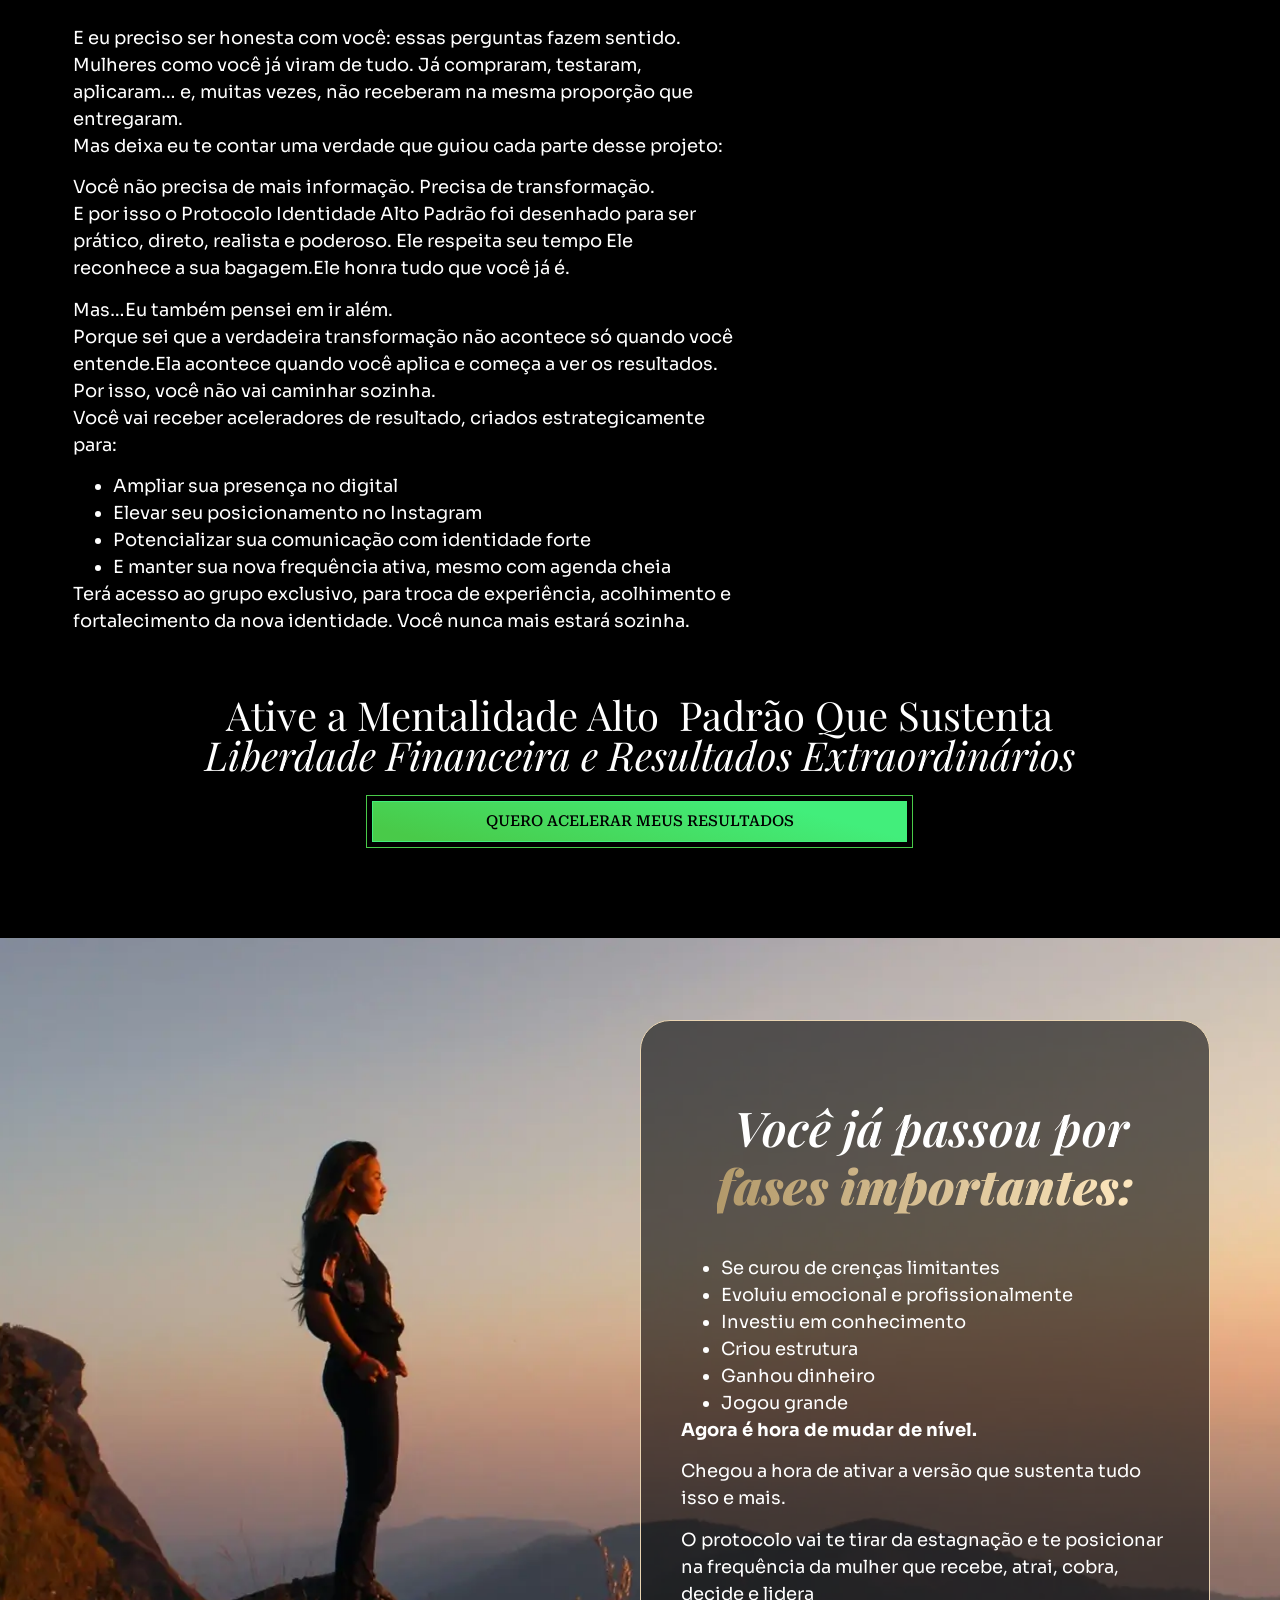
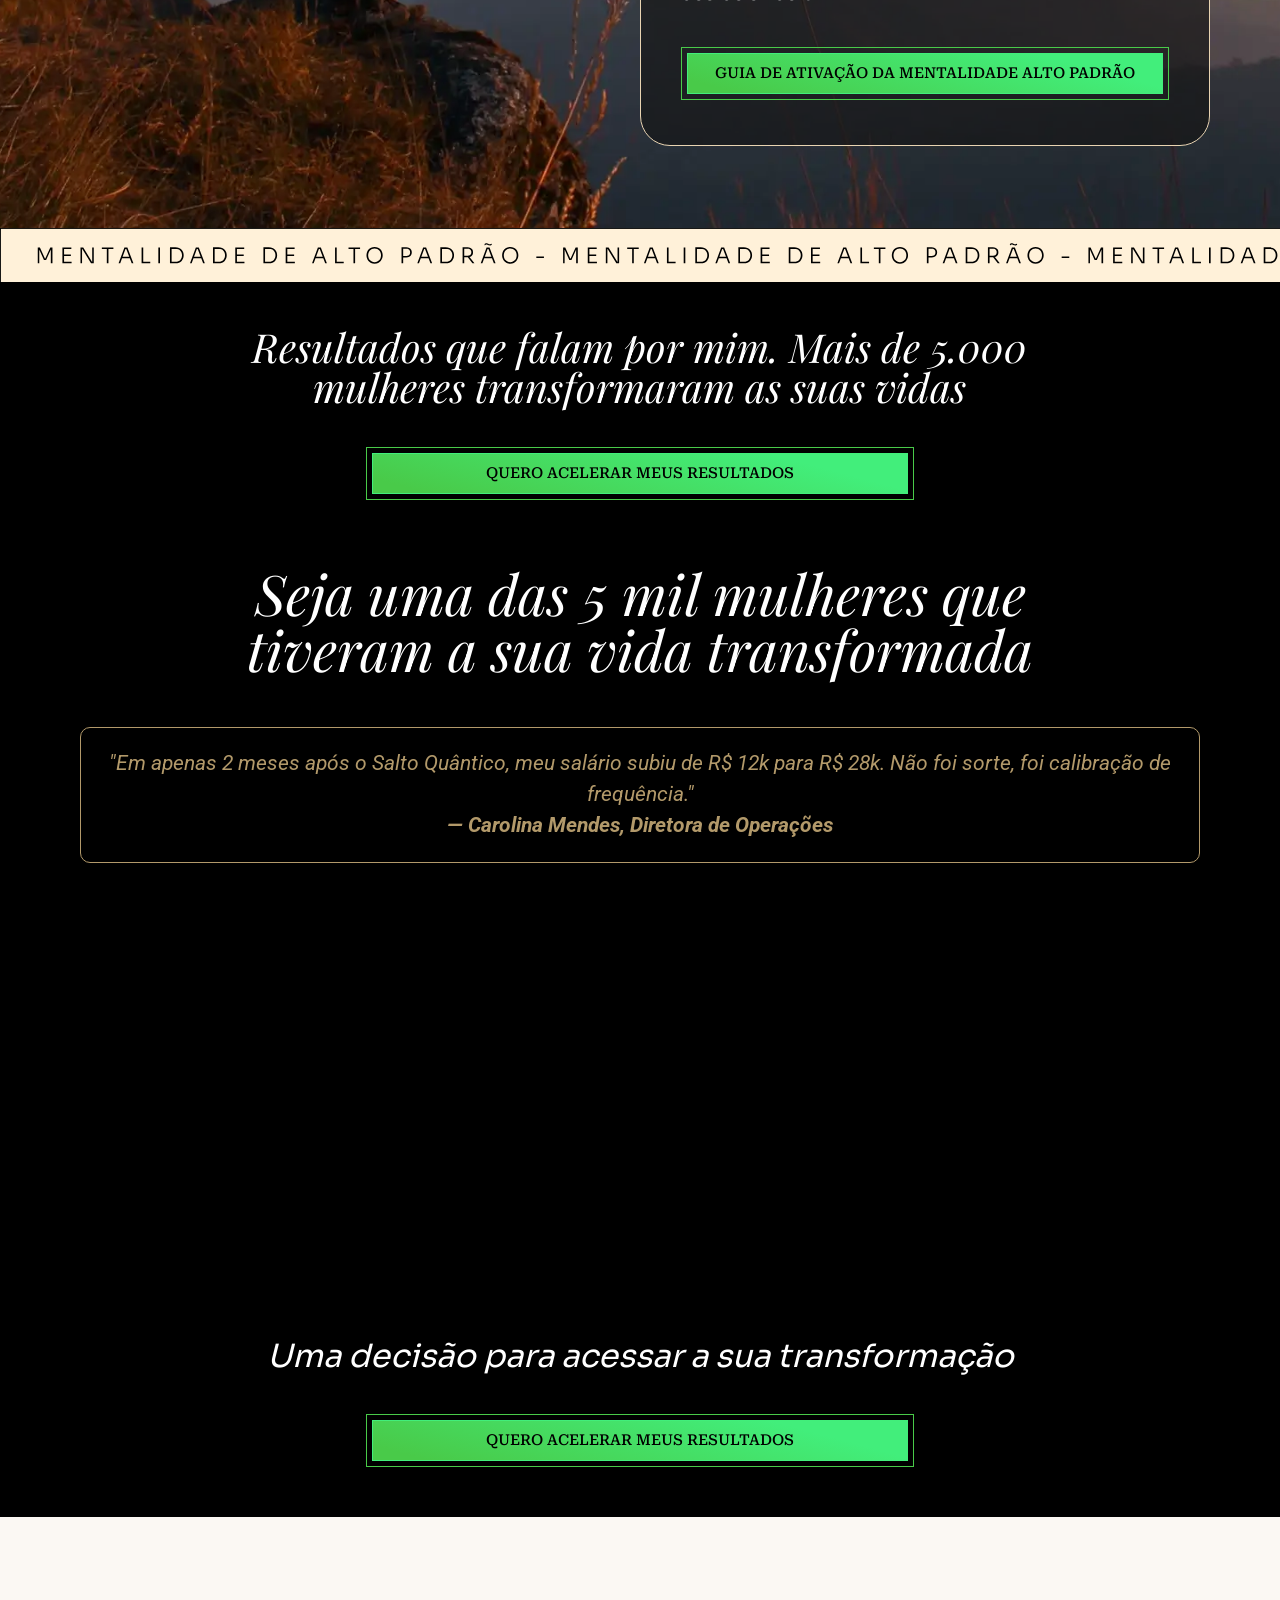
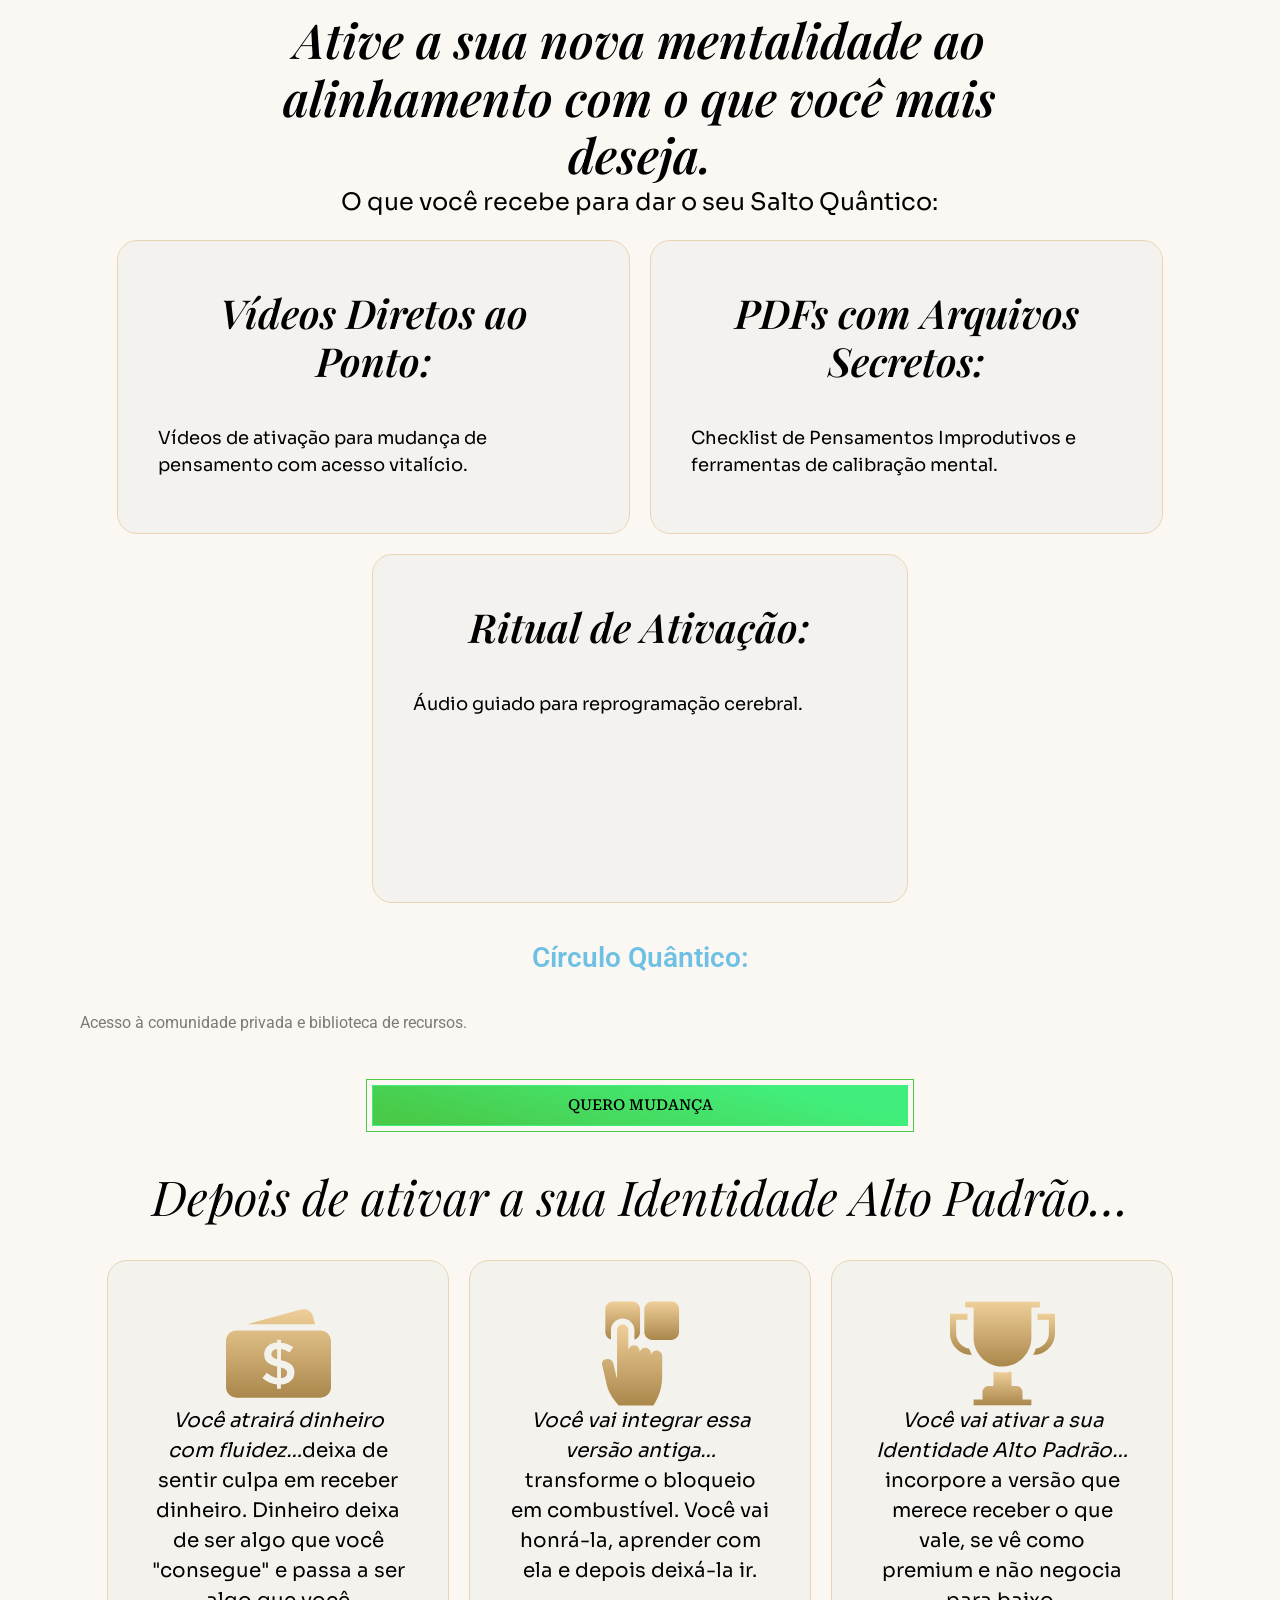
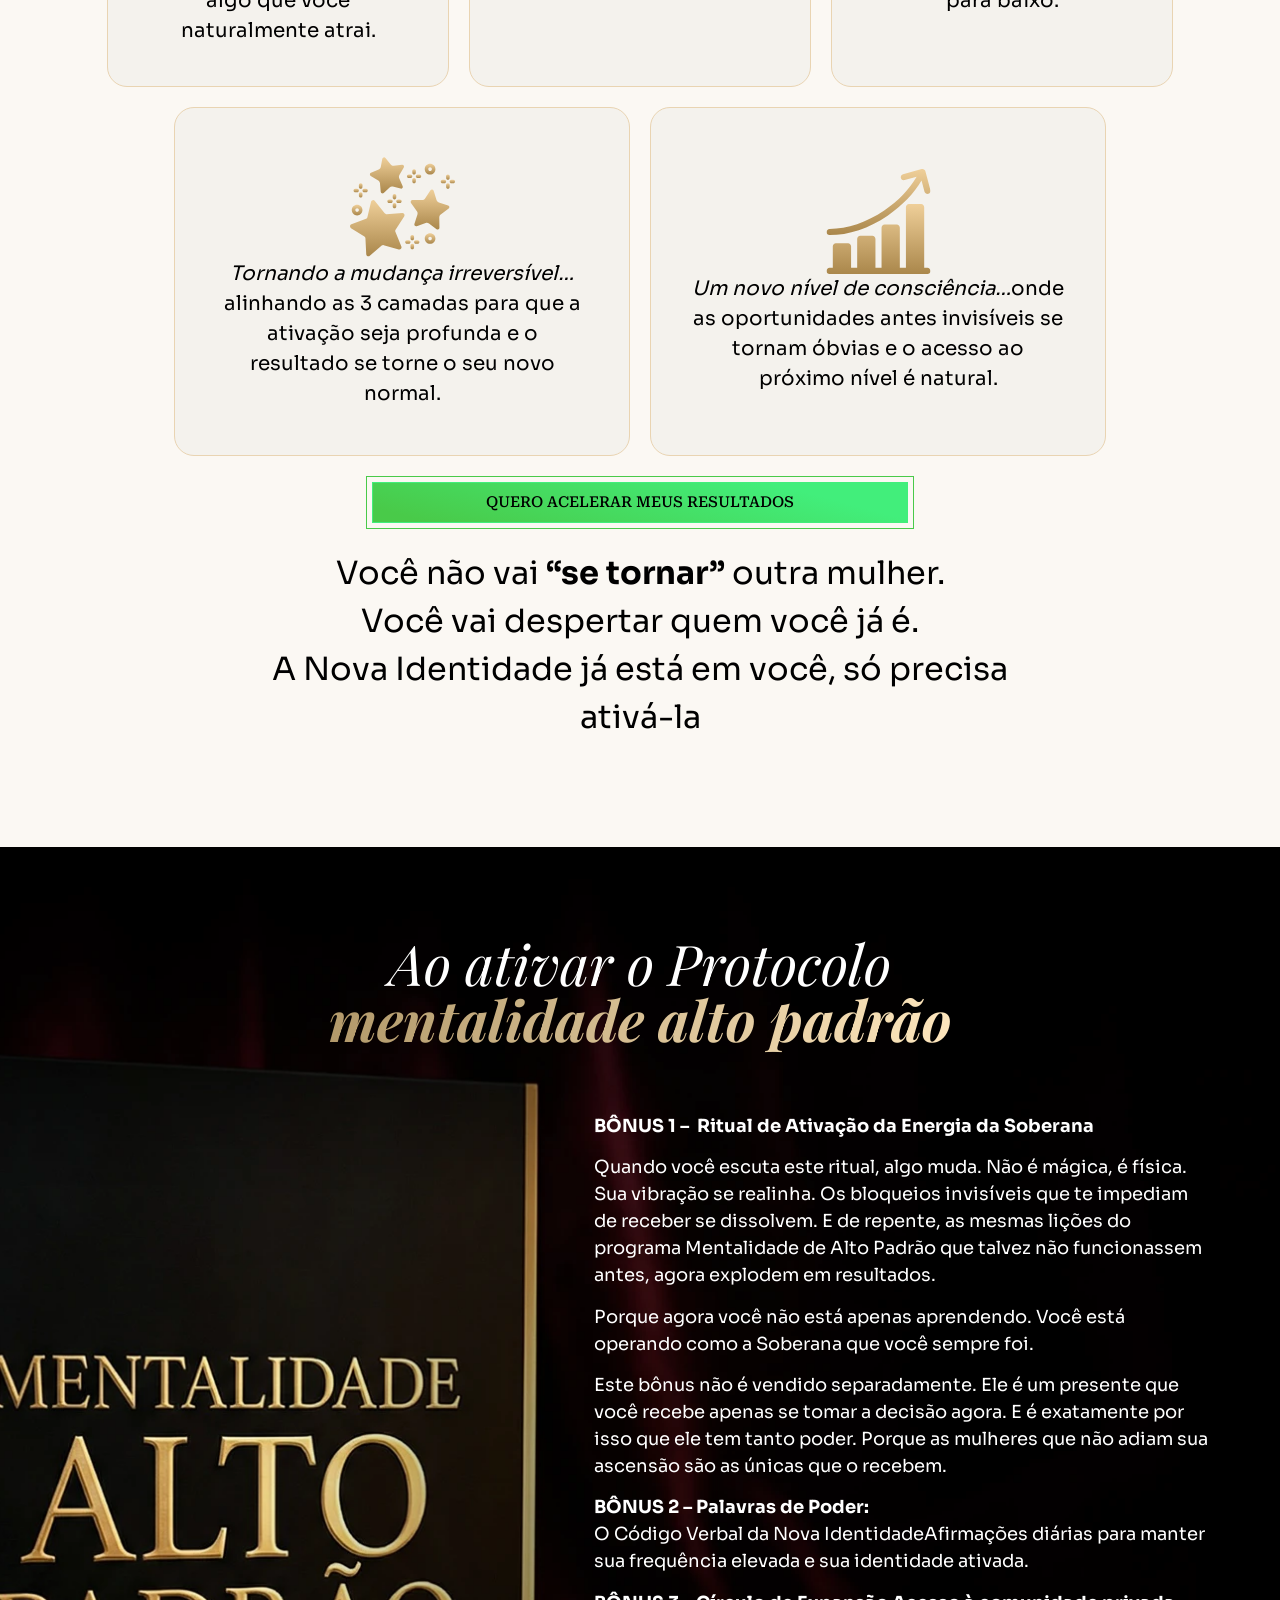
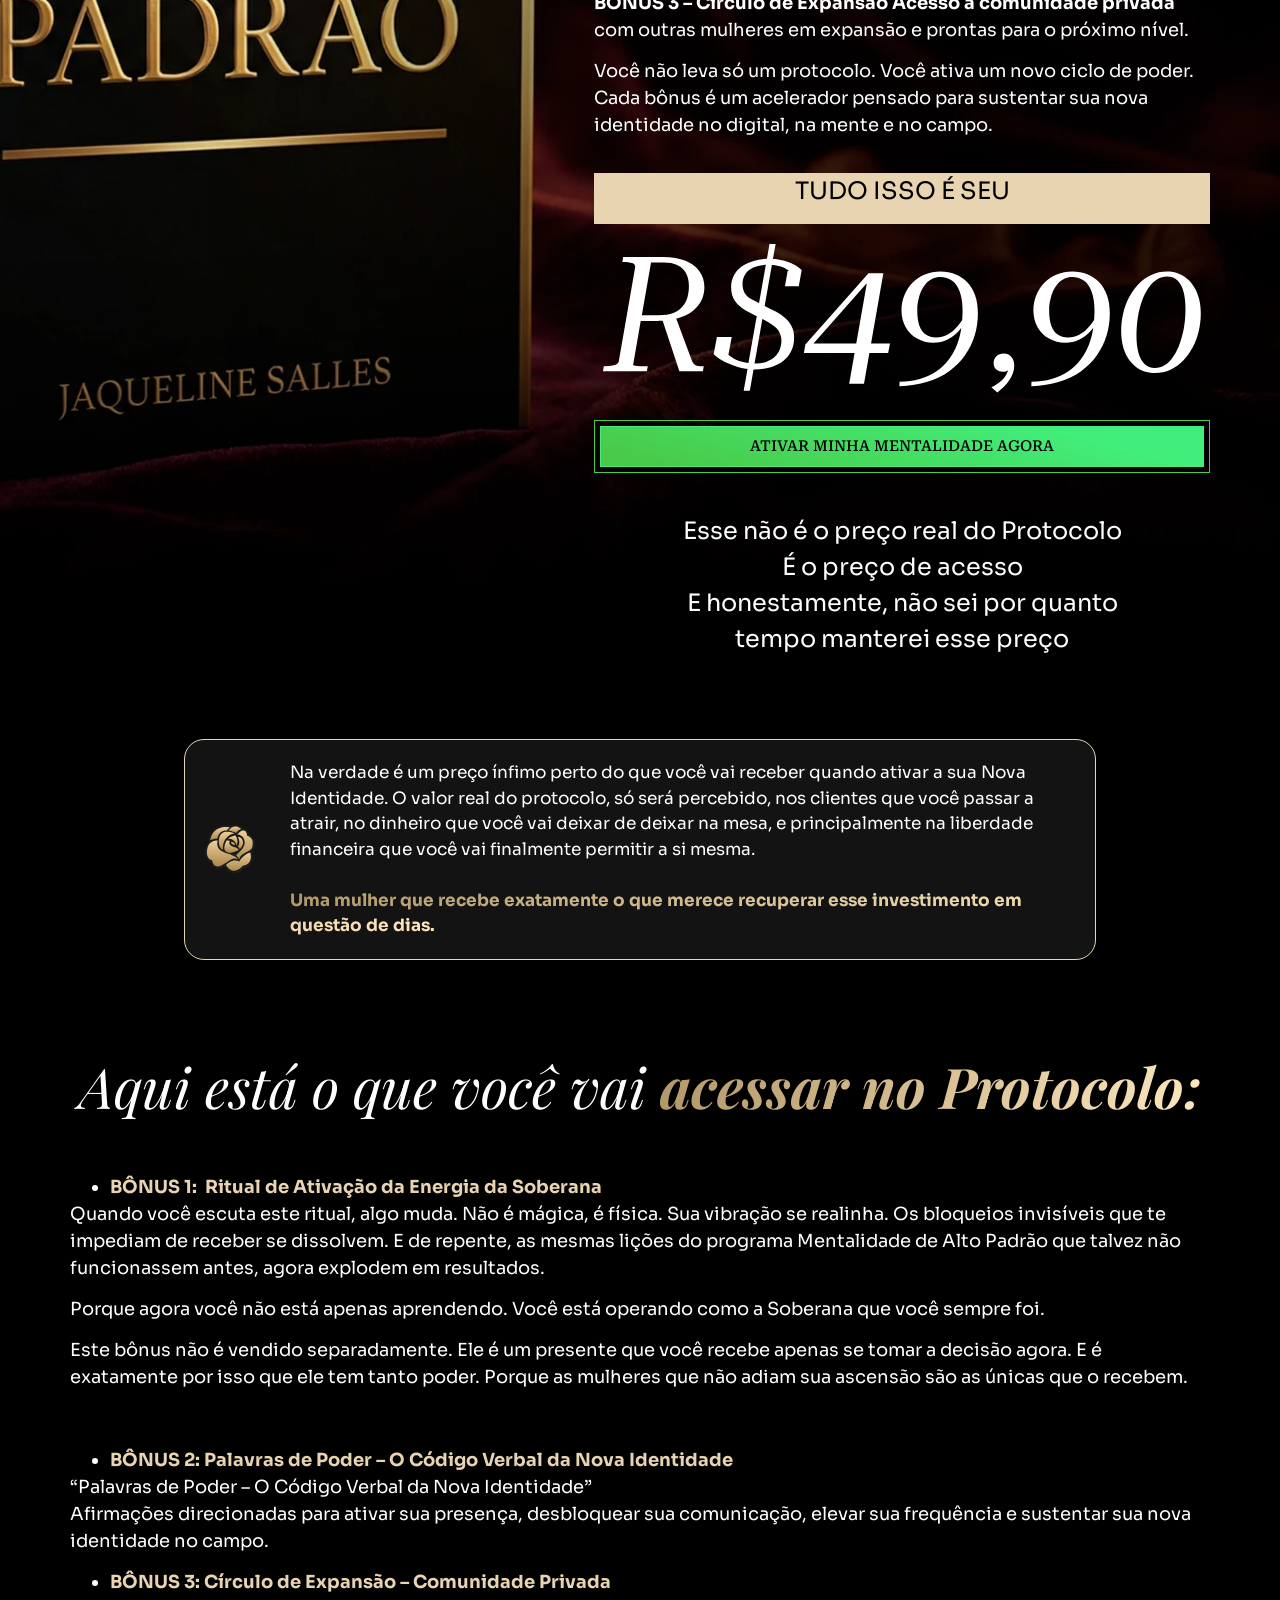
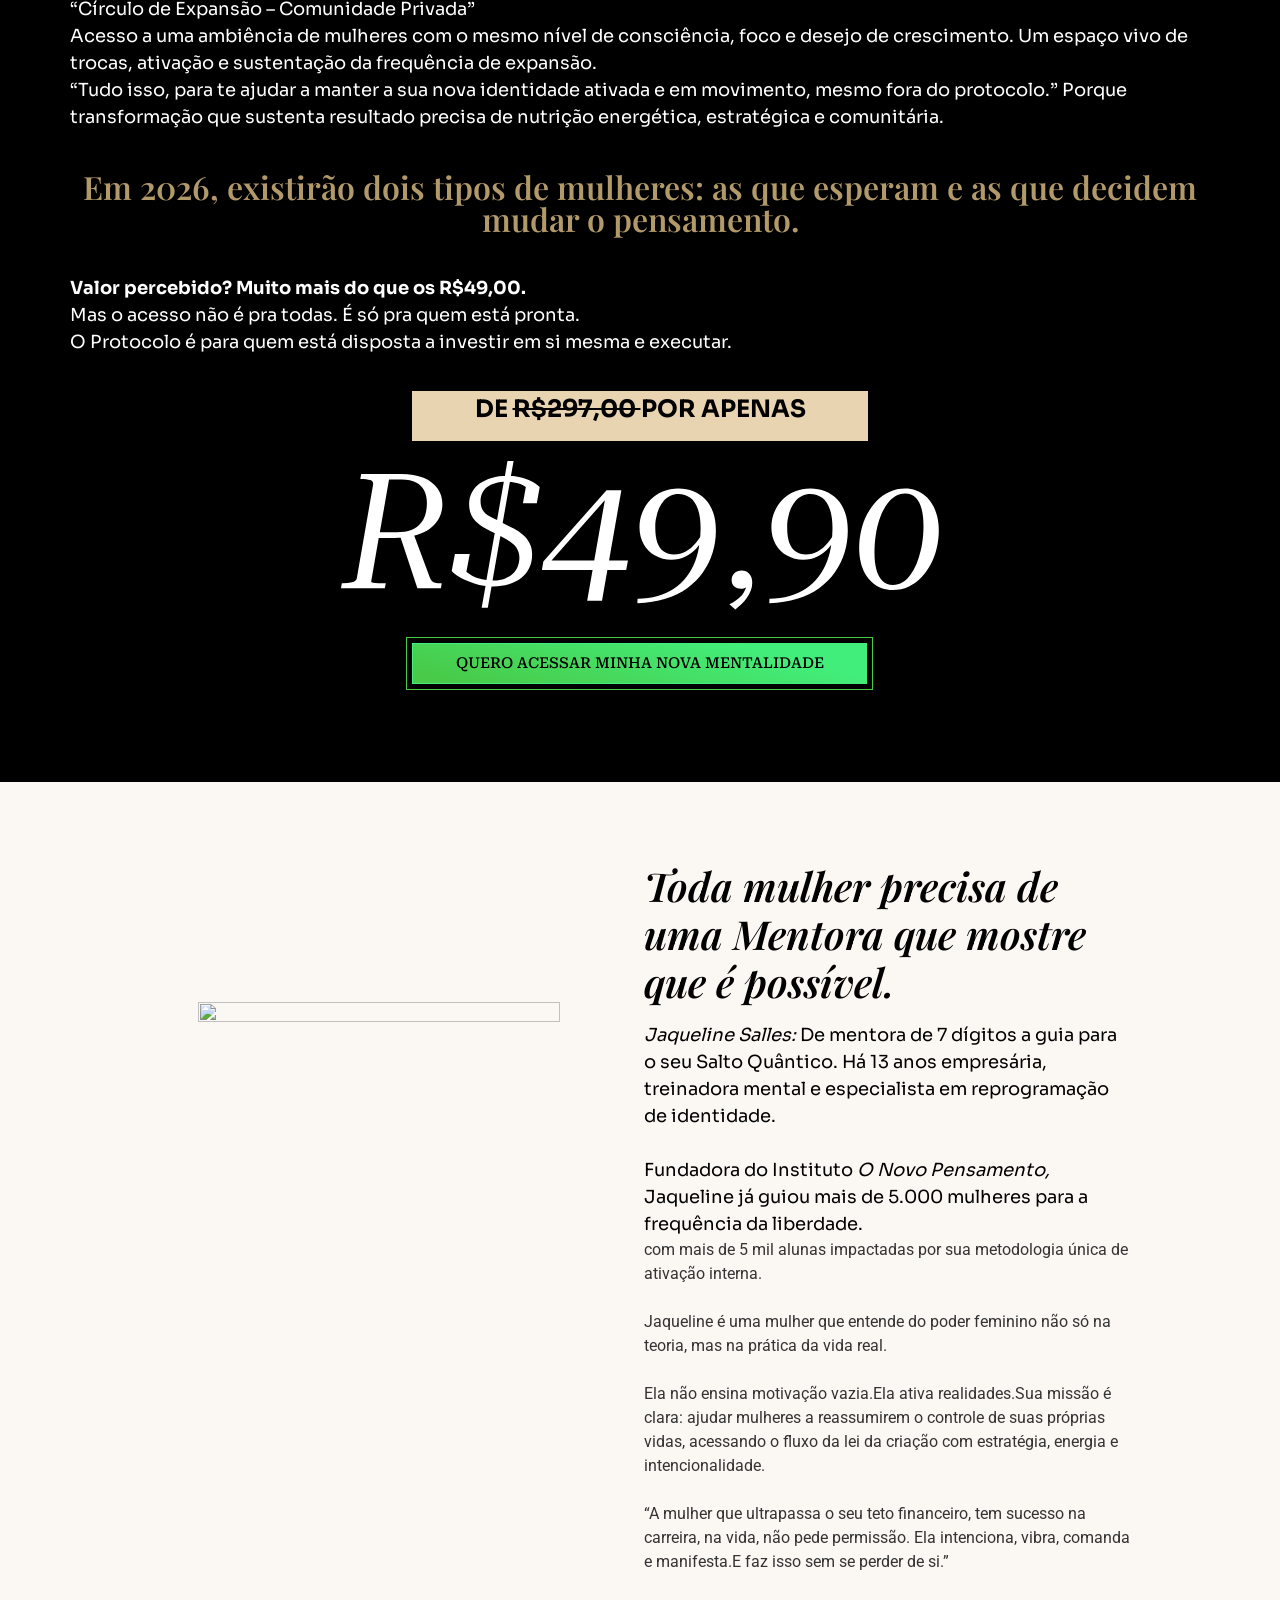
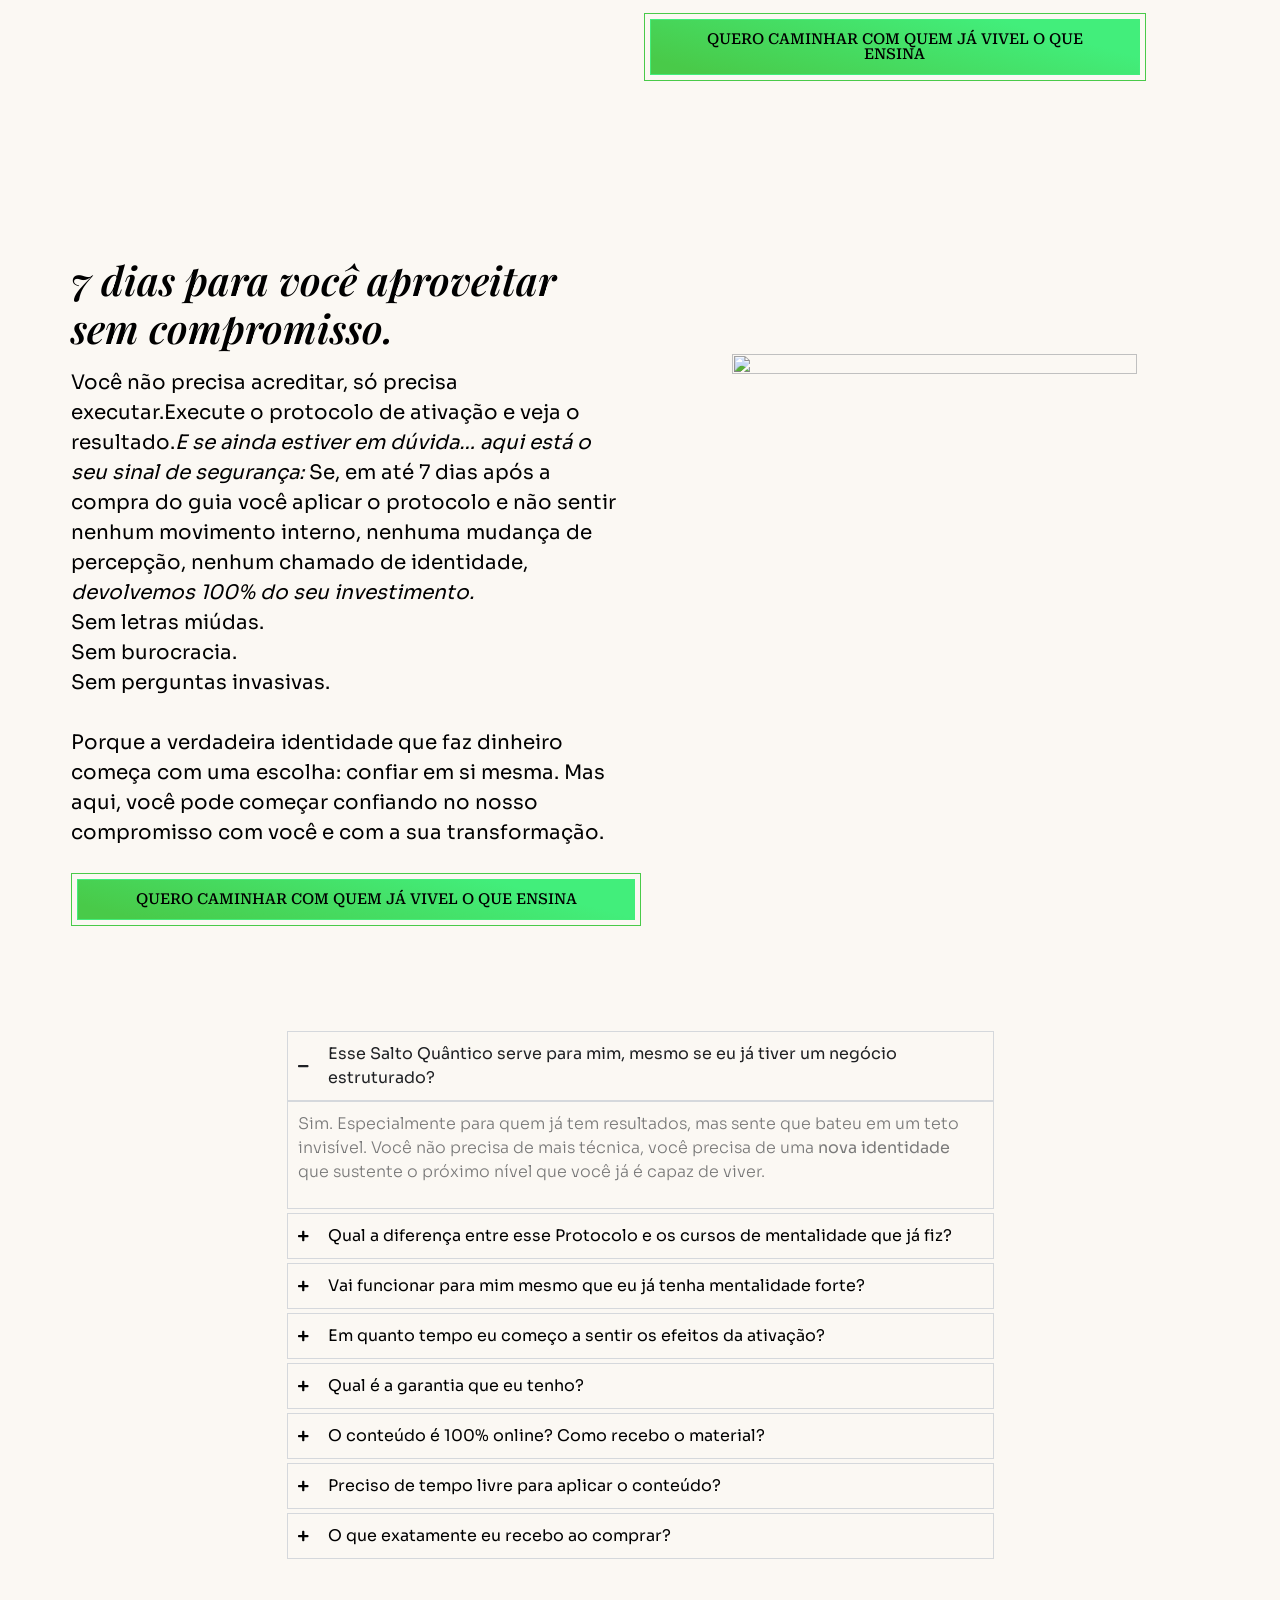
==== commit 43572336: "style: removido círculo decorativo e corrigido alinhamento do título" ====
--- a/map.jaquelinesalles.com.br/wp/index.html
+++ b/map.jaquelinesalles.com.br/wp/index.html
@@ -3494,18 +3494,6 @@
 			display: inline-block;
 		}
 
-		.gold-text-oval {
-			background: linear-gradient(135deg, #856424 0%, #B2996A 50%, #856424 100%);
-			-webkit-background-clip: text;
-			-webkit-text-fill-color: transparent;
-			background-clip: text;
-			display: inline-block;
-			border: 1px solid #000;
-			border-radius: 100% / 100%;
-			padding: 5px 25px;
-			margin-top: 10px;
-			line-height: 1;
-		}
 
 		/* Stagger Delays */
 		.stagger-1 {
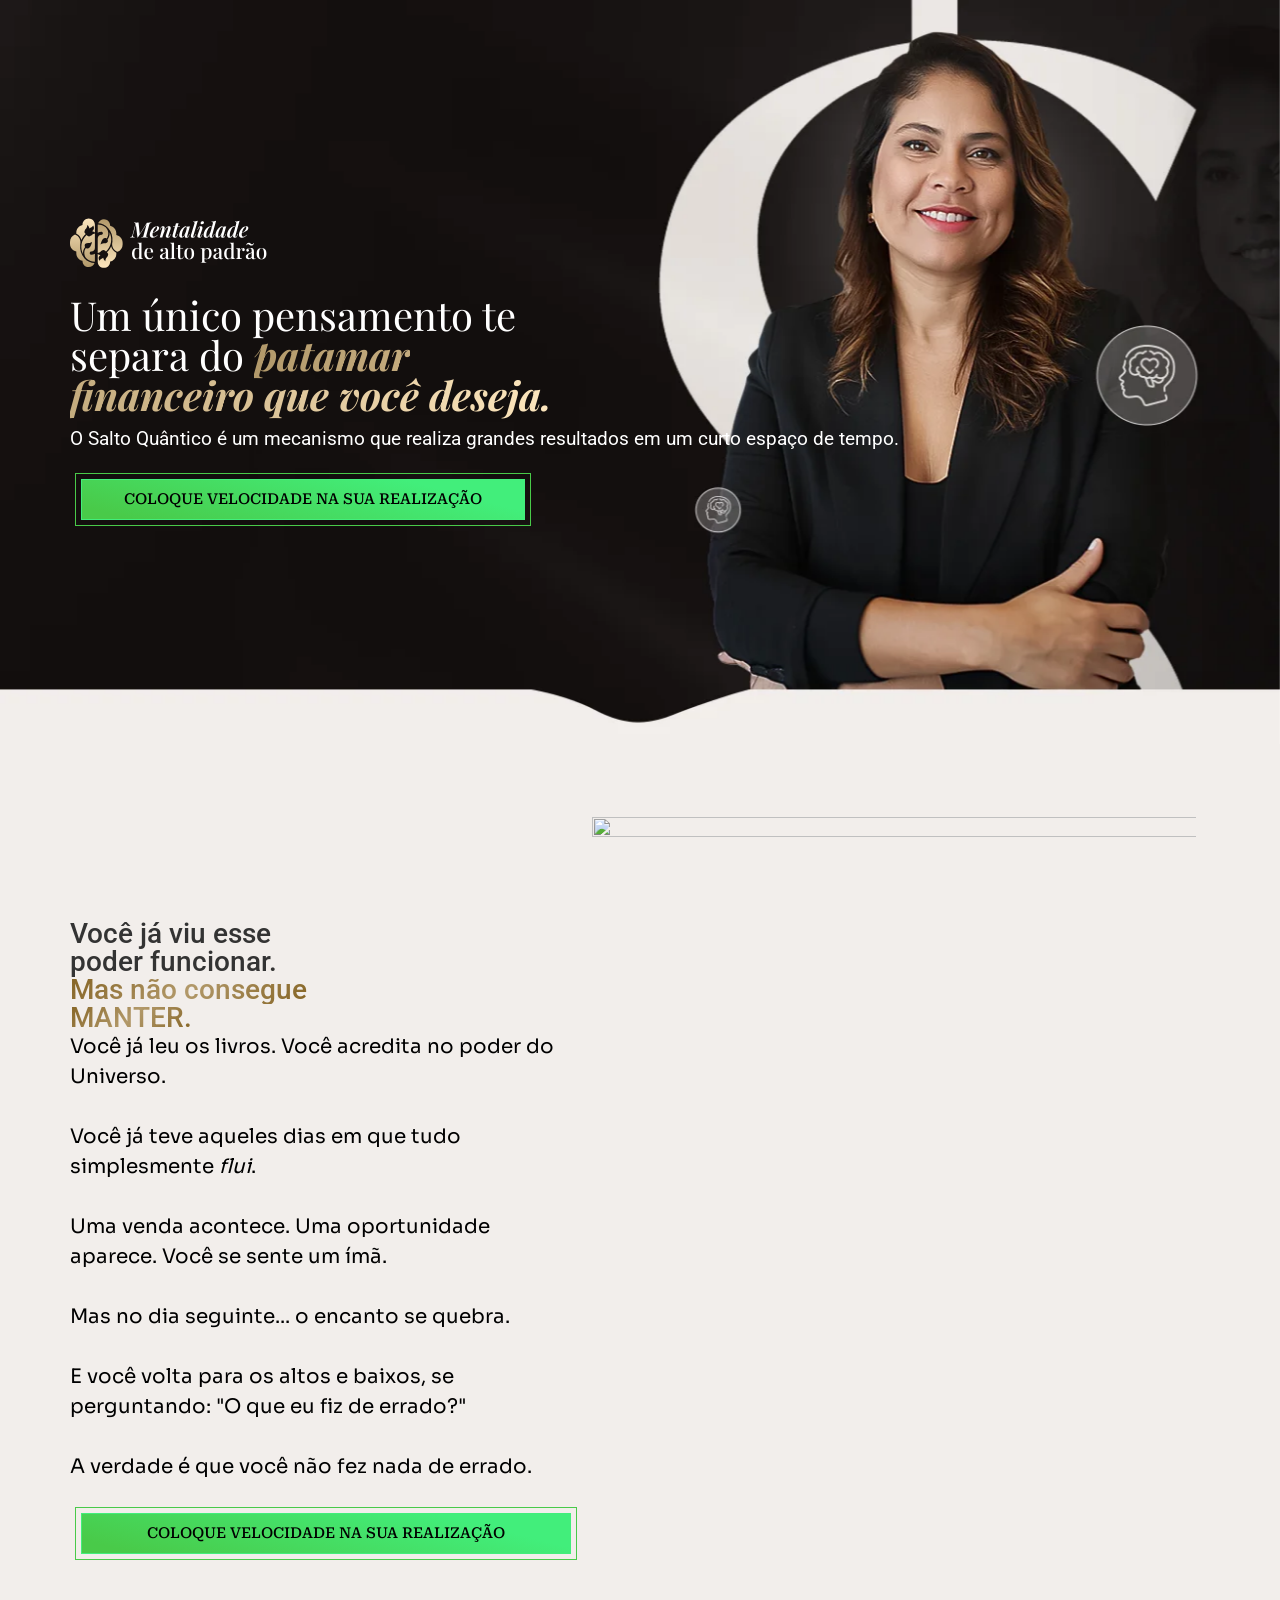
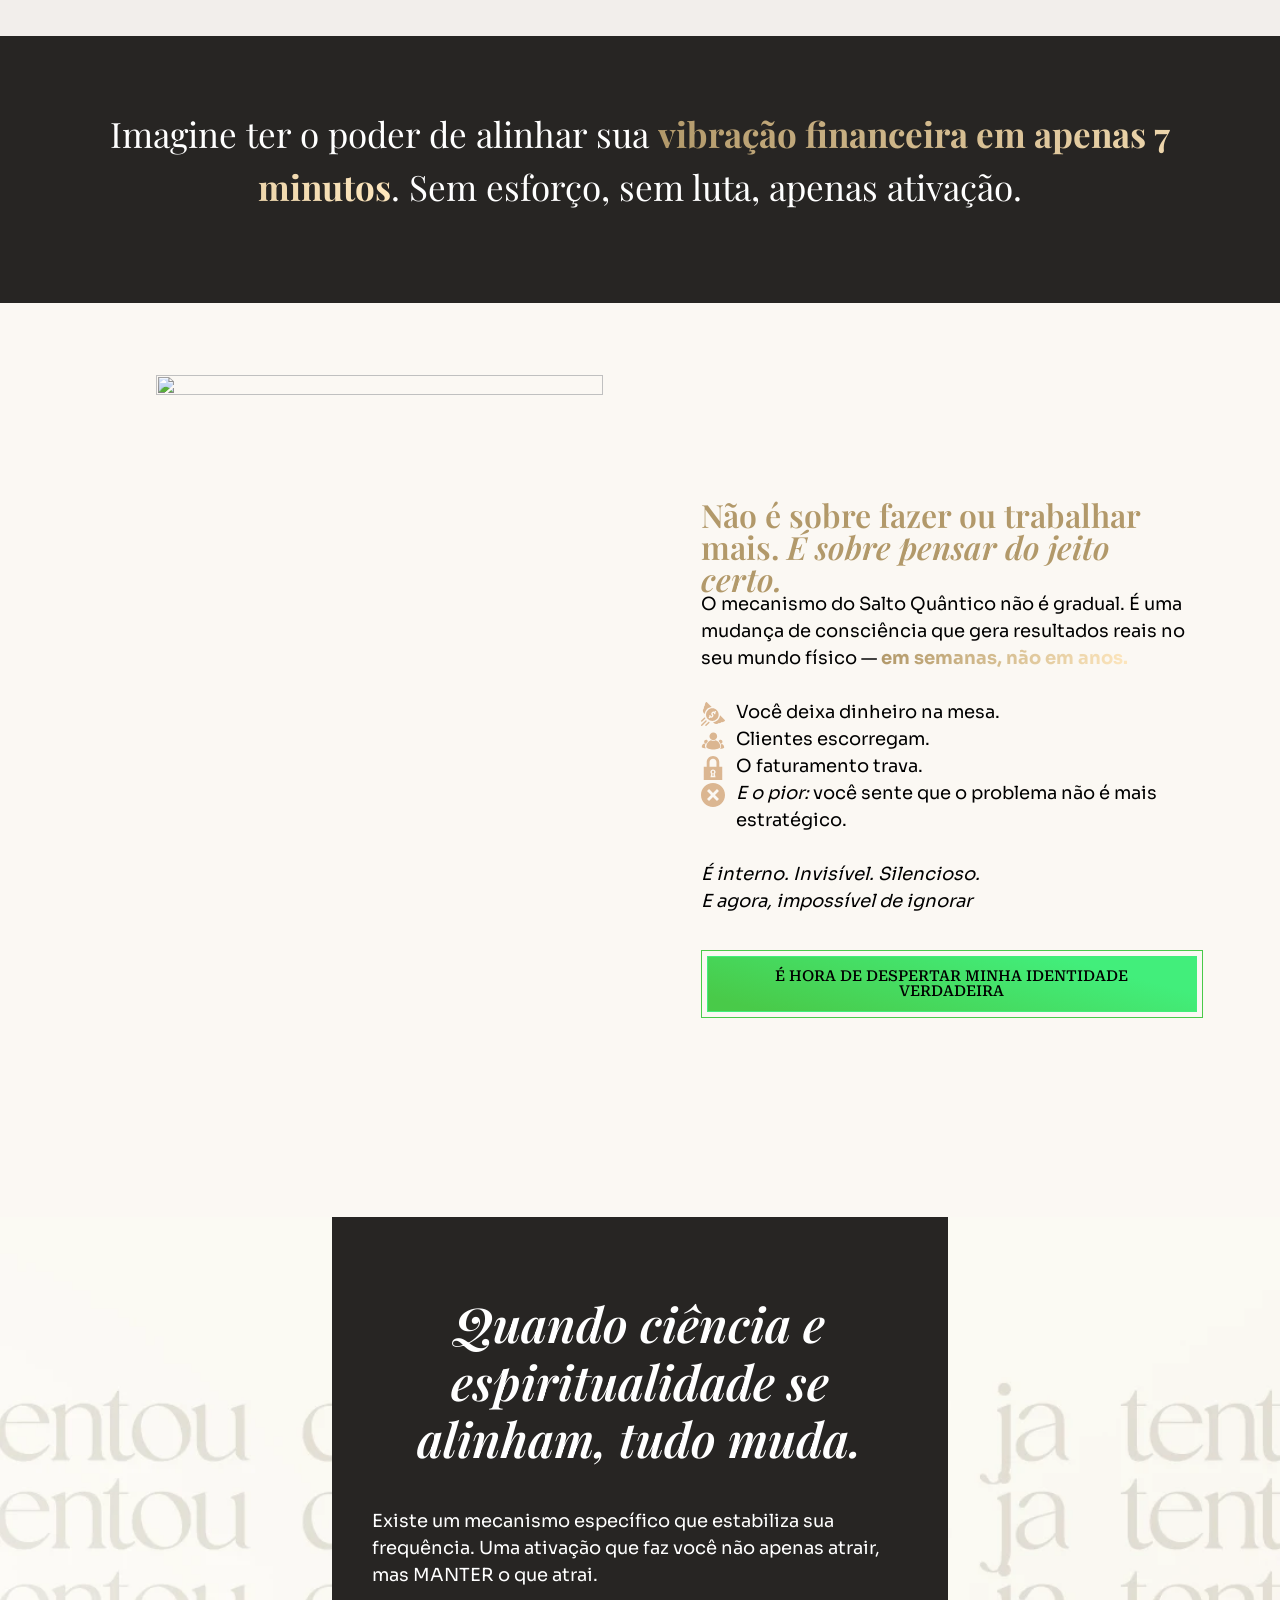
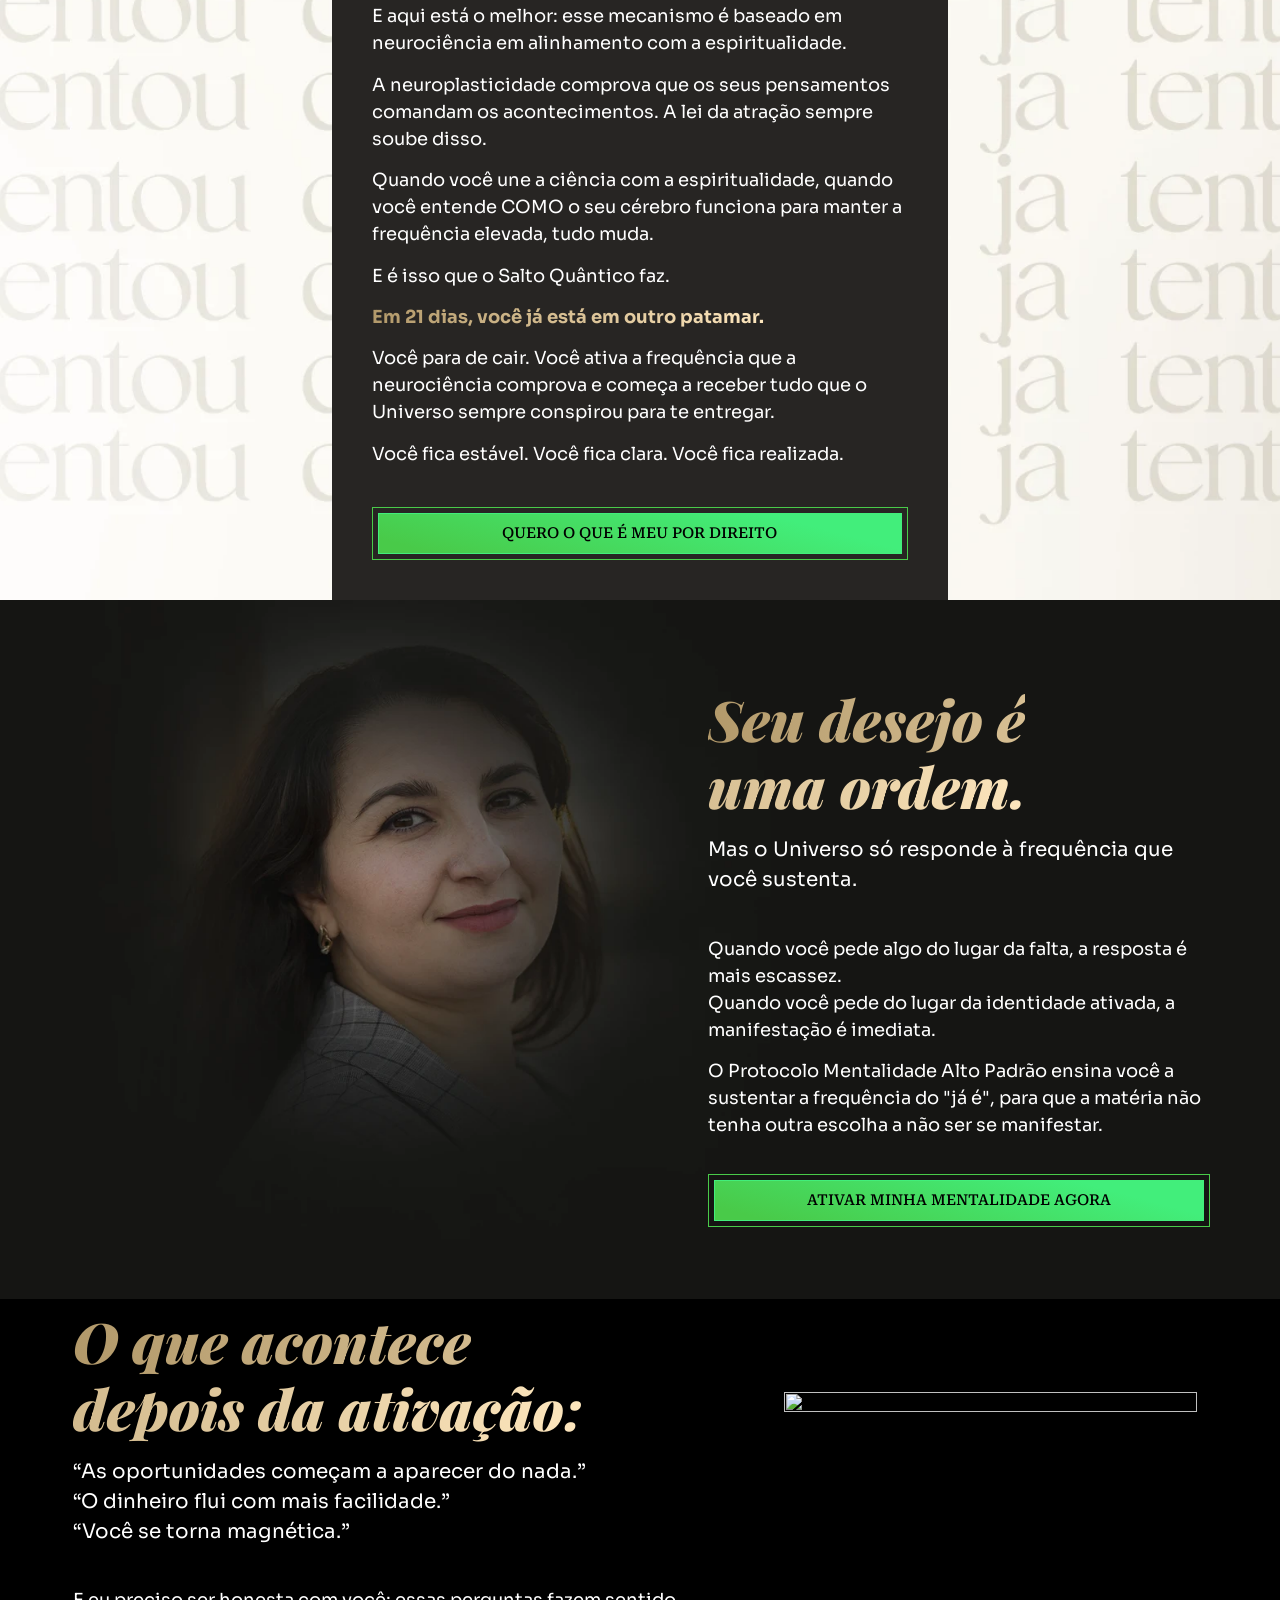
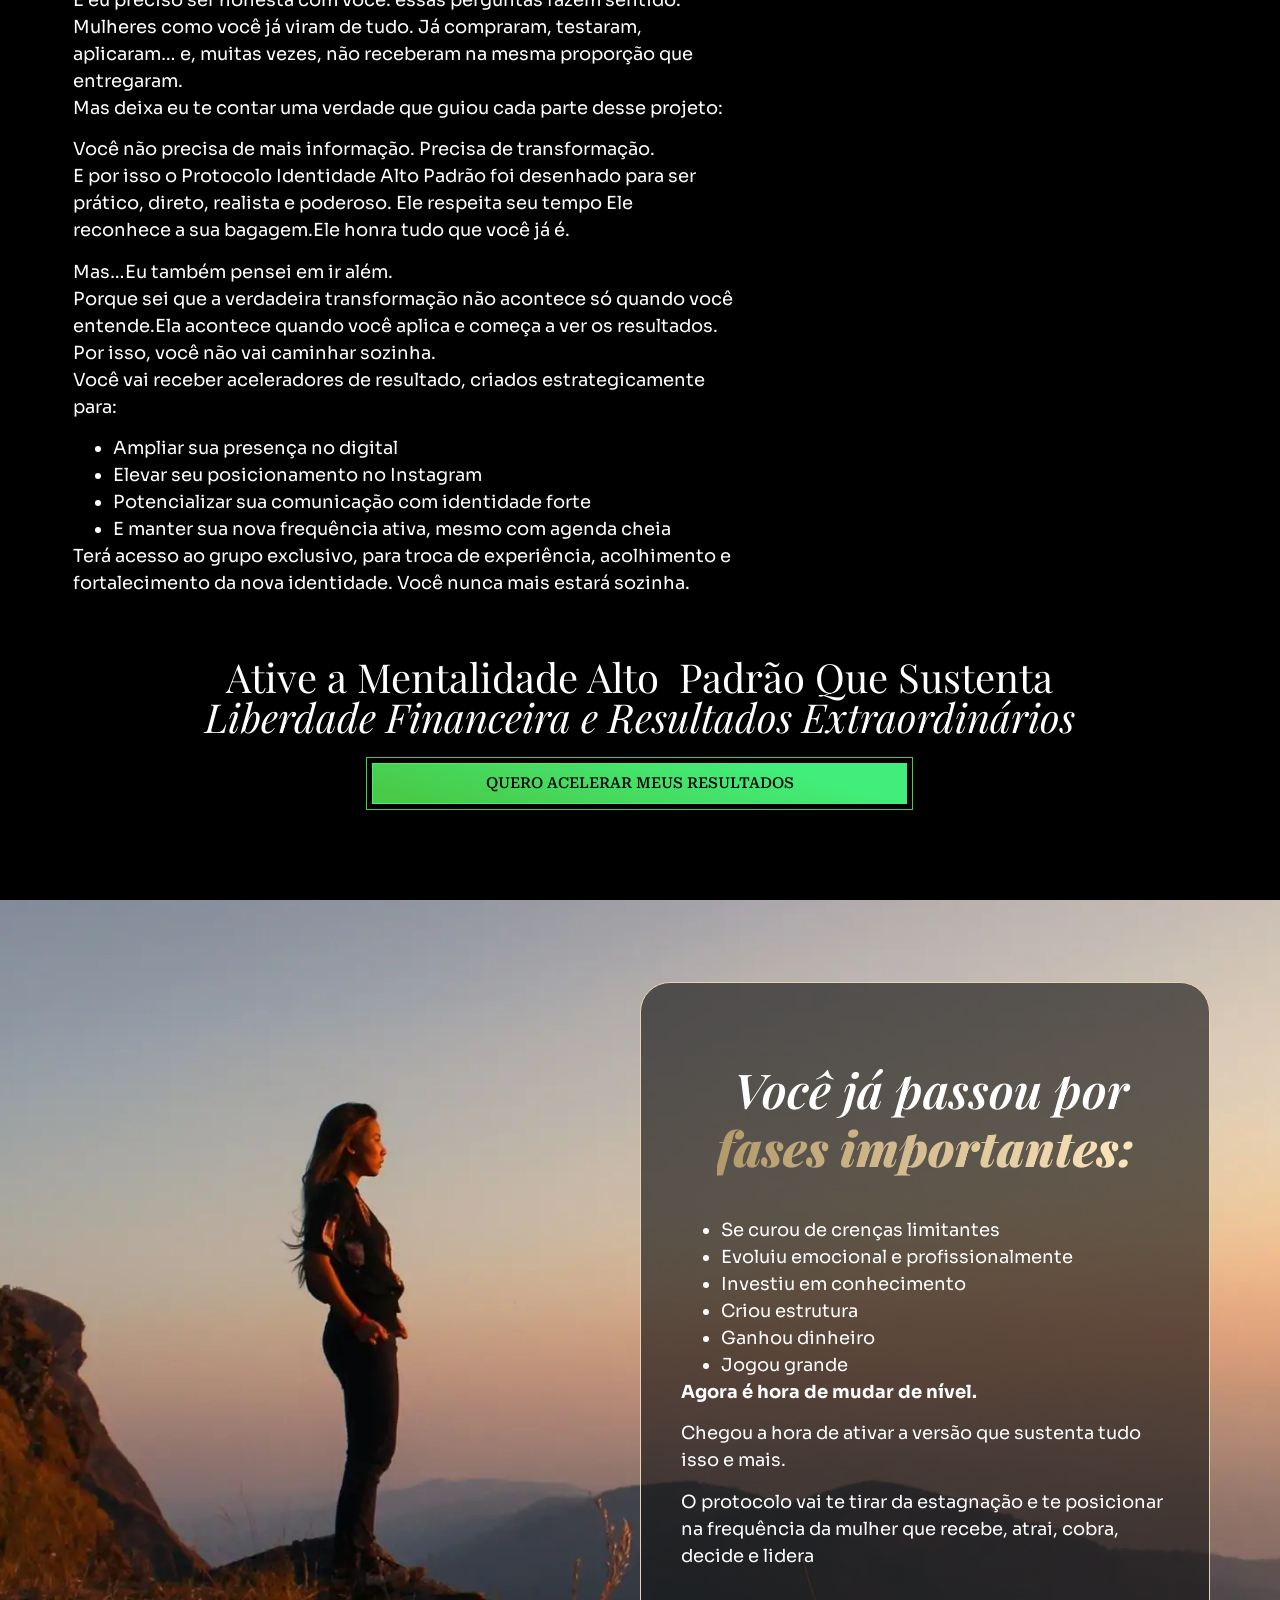
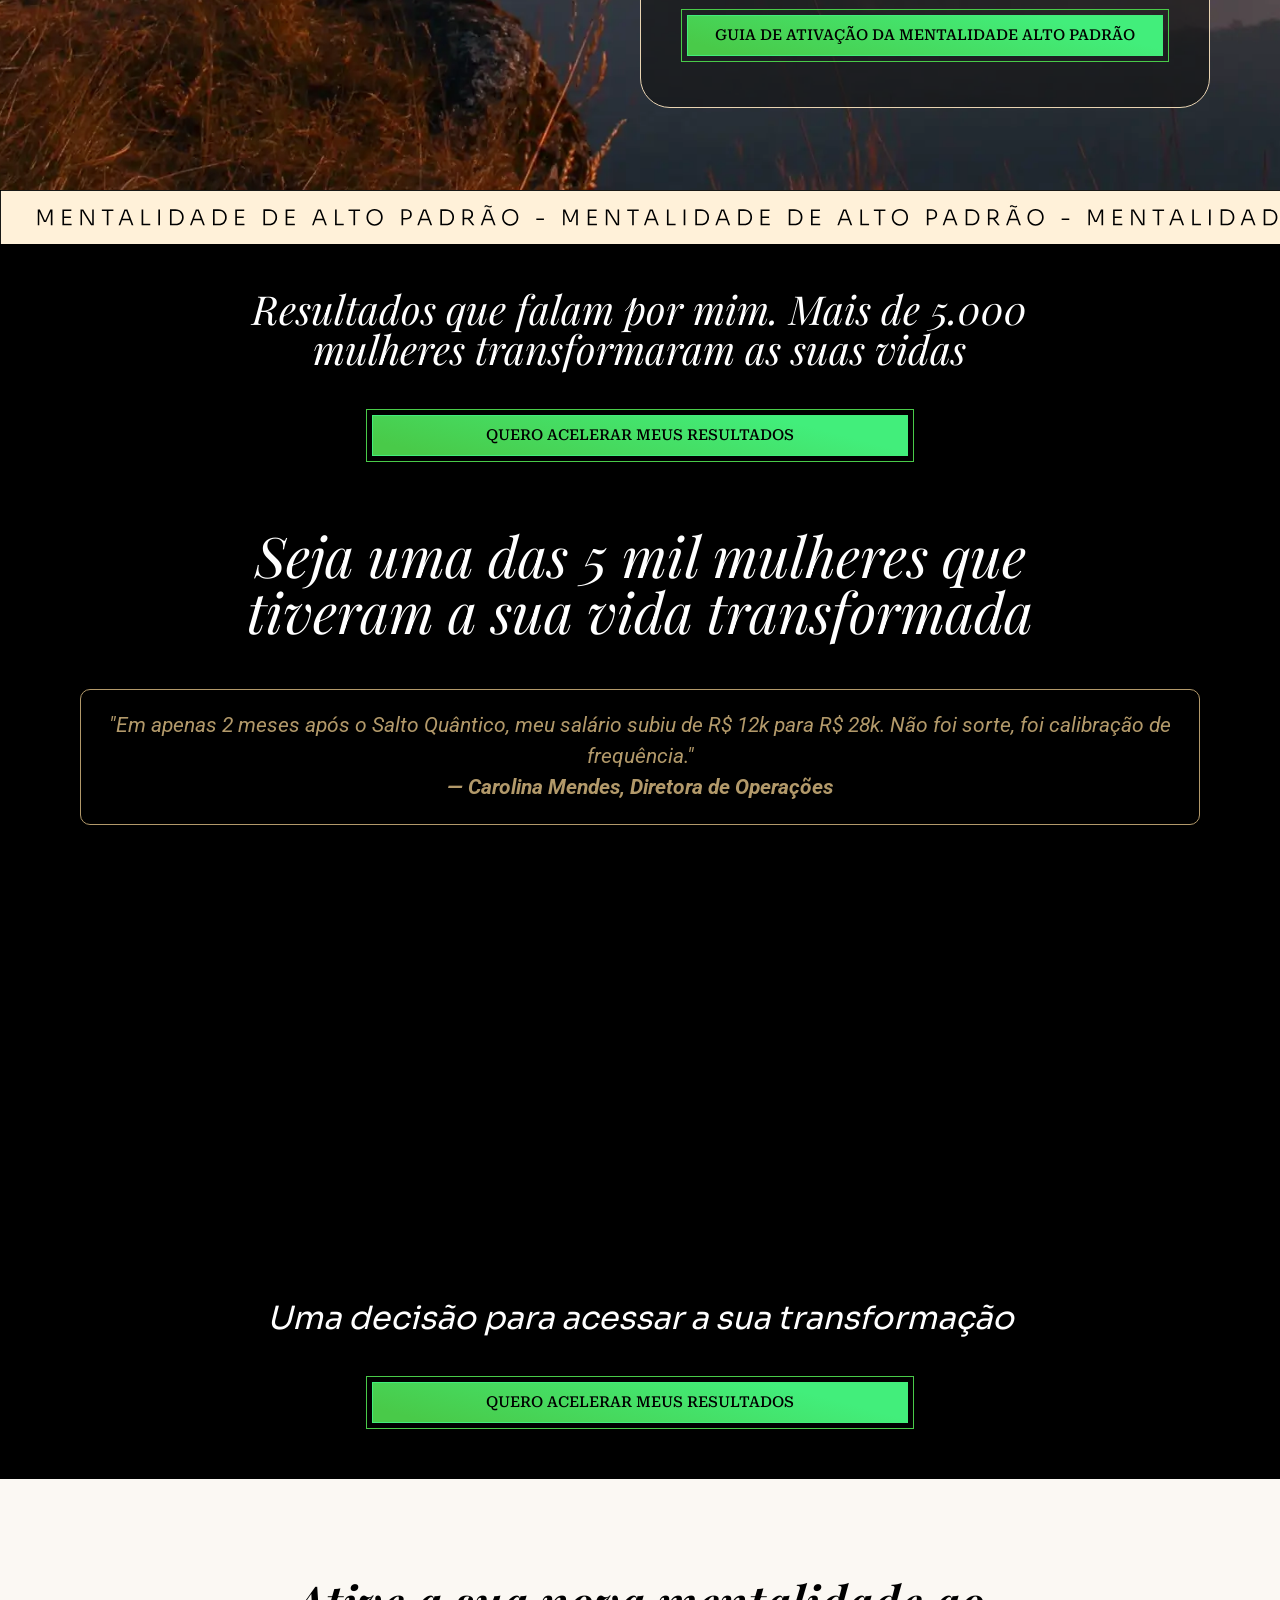
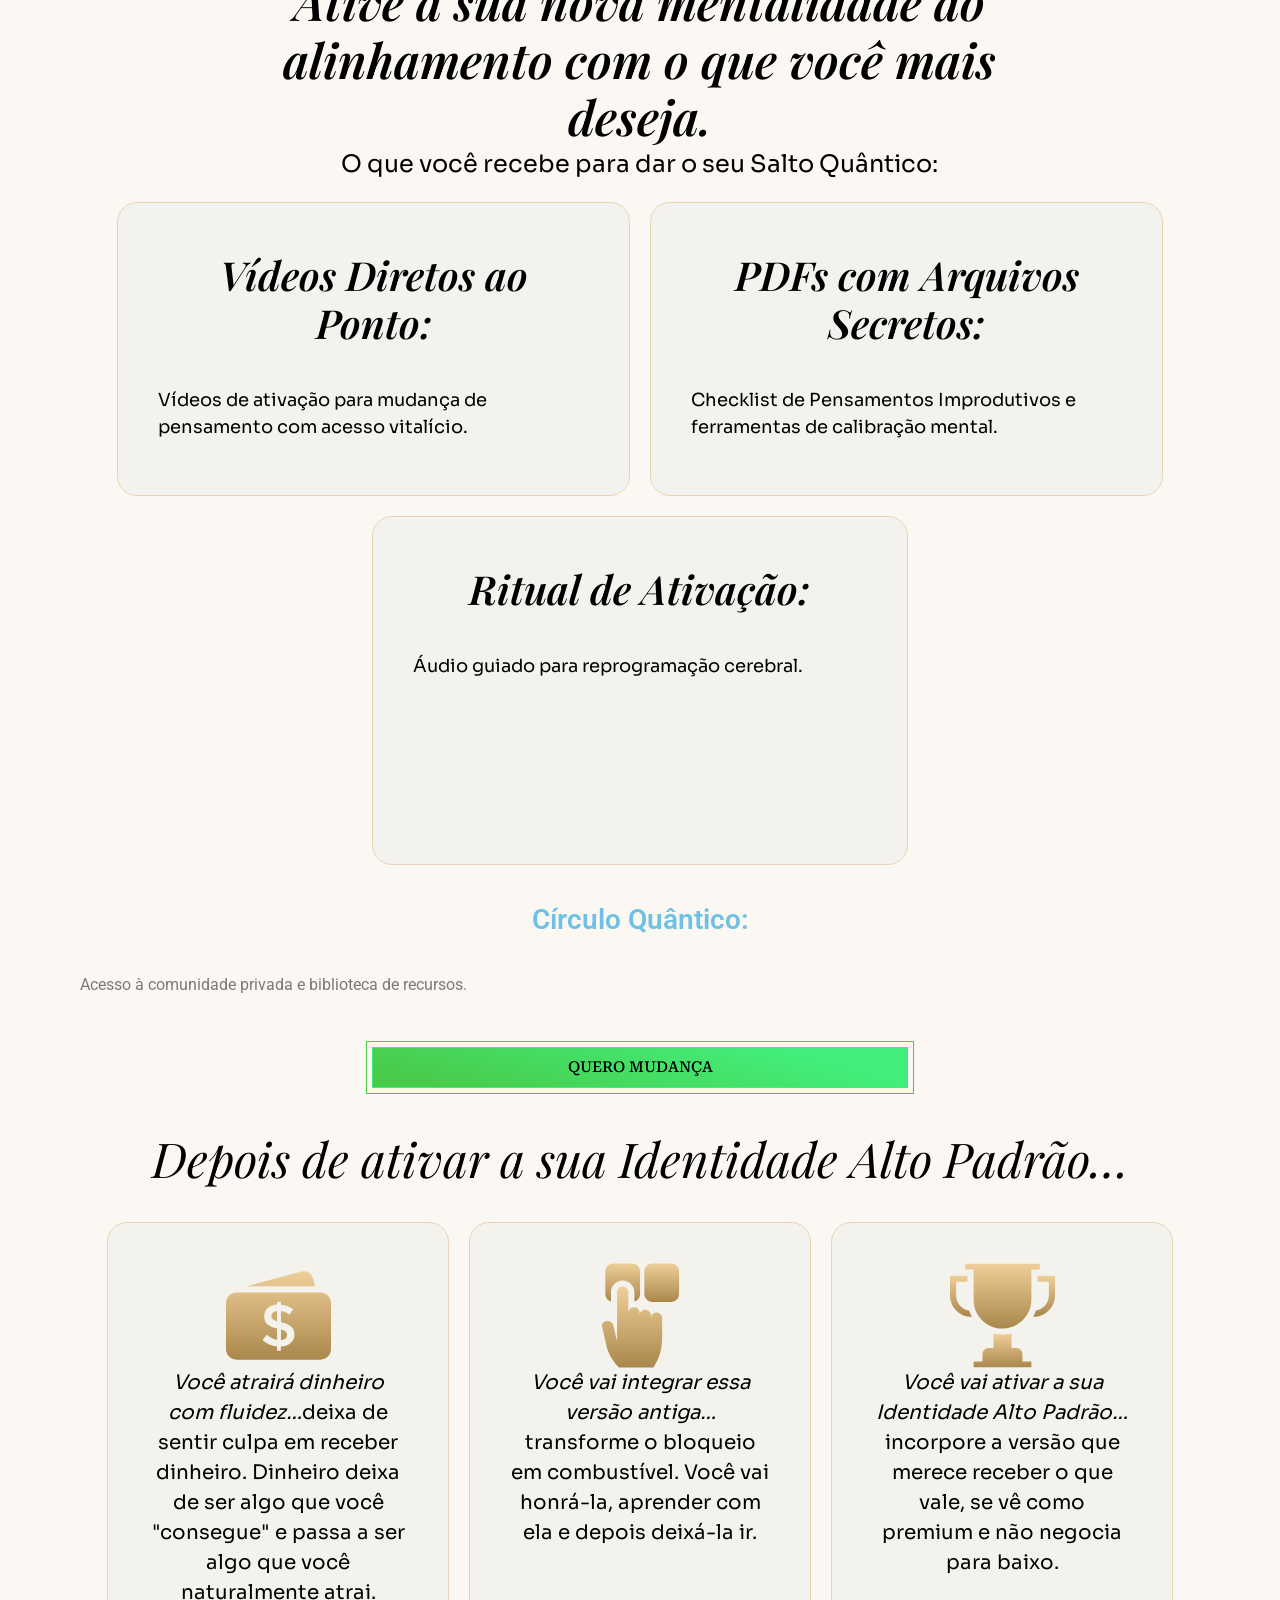
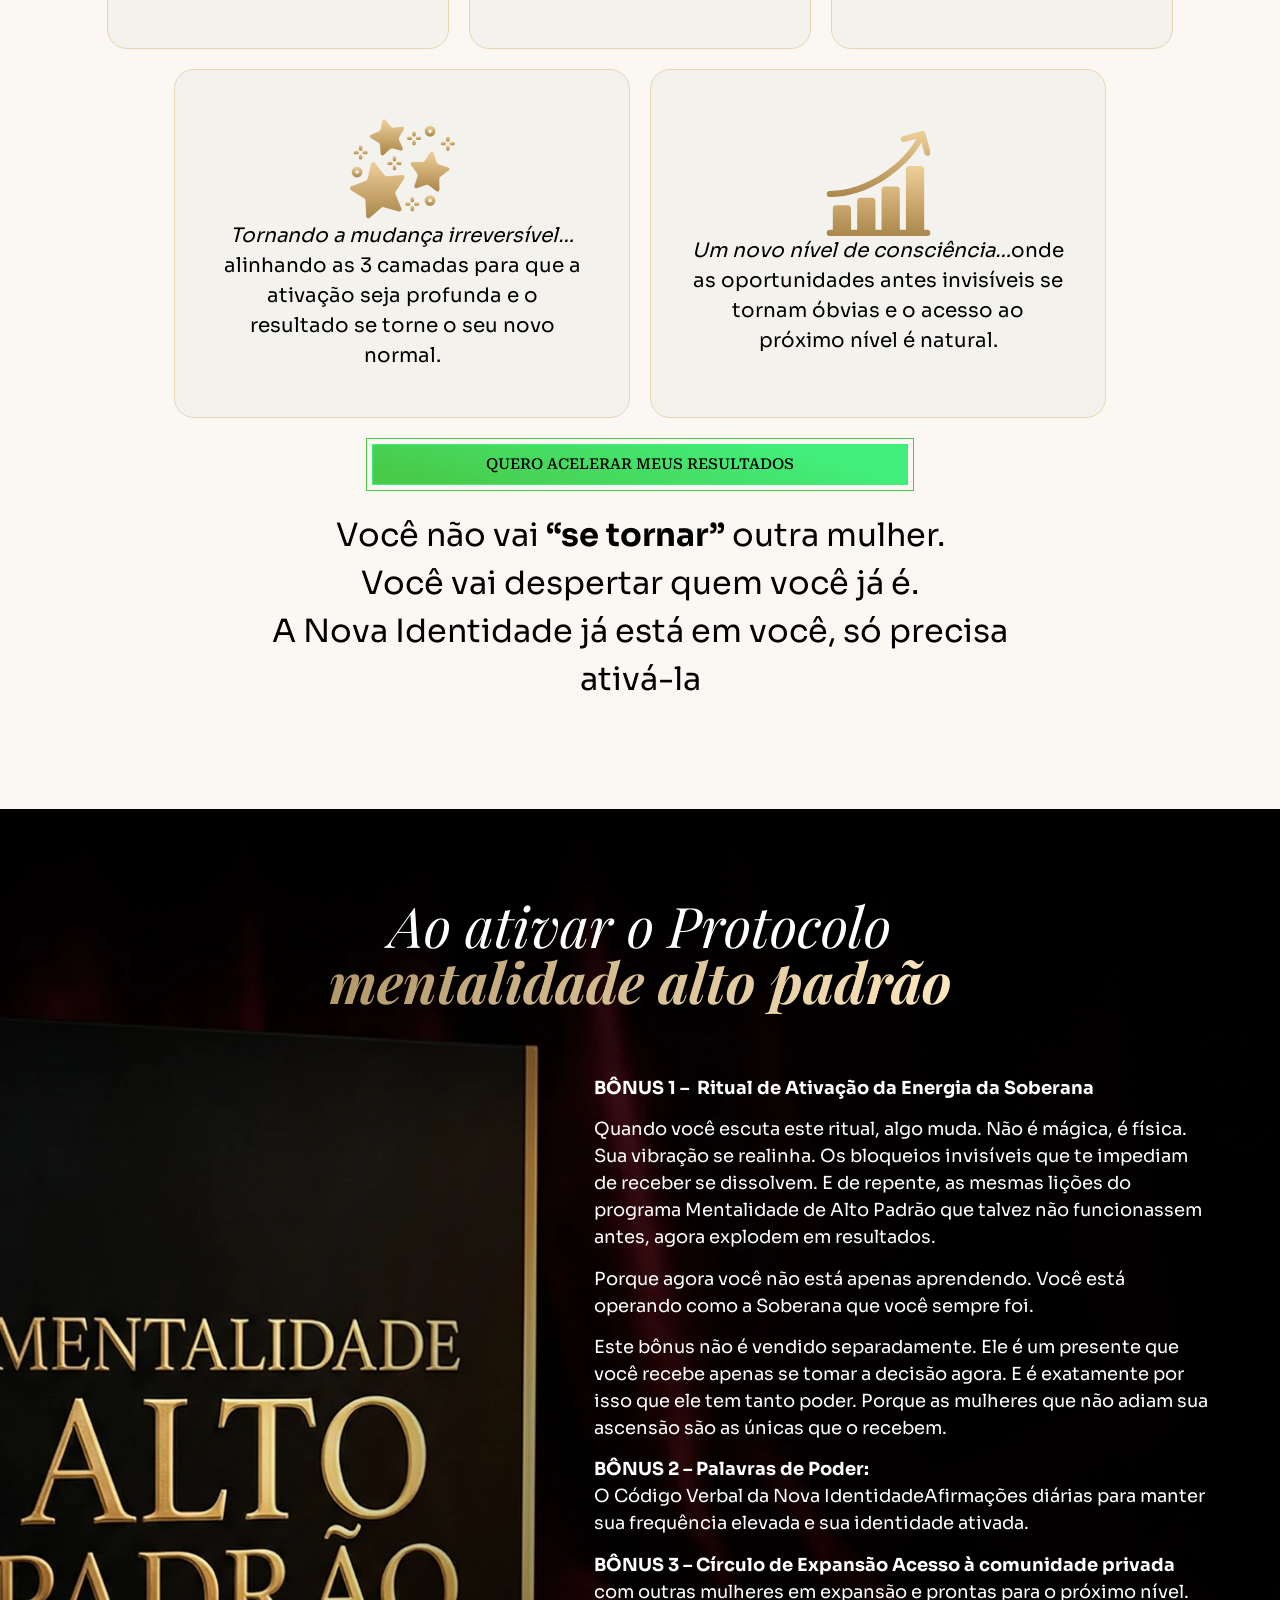
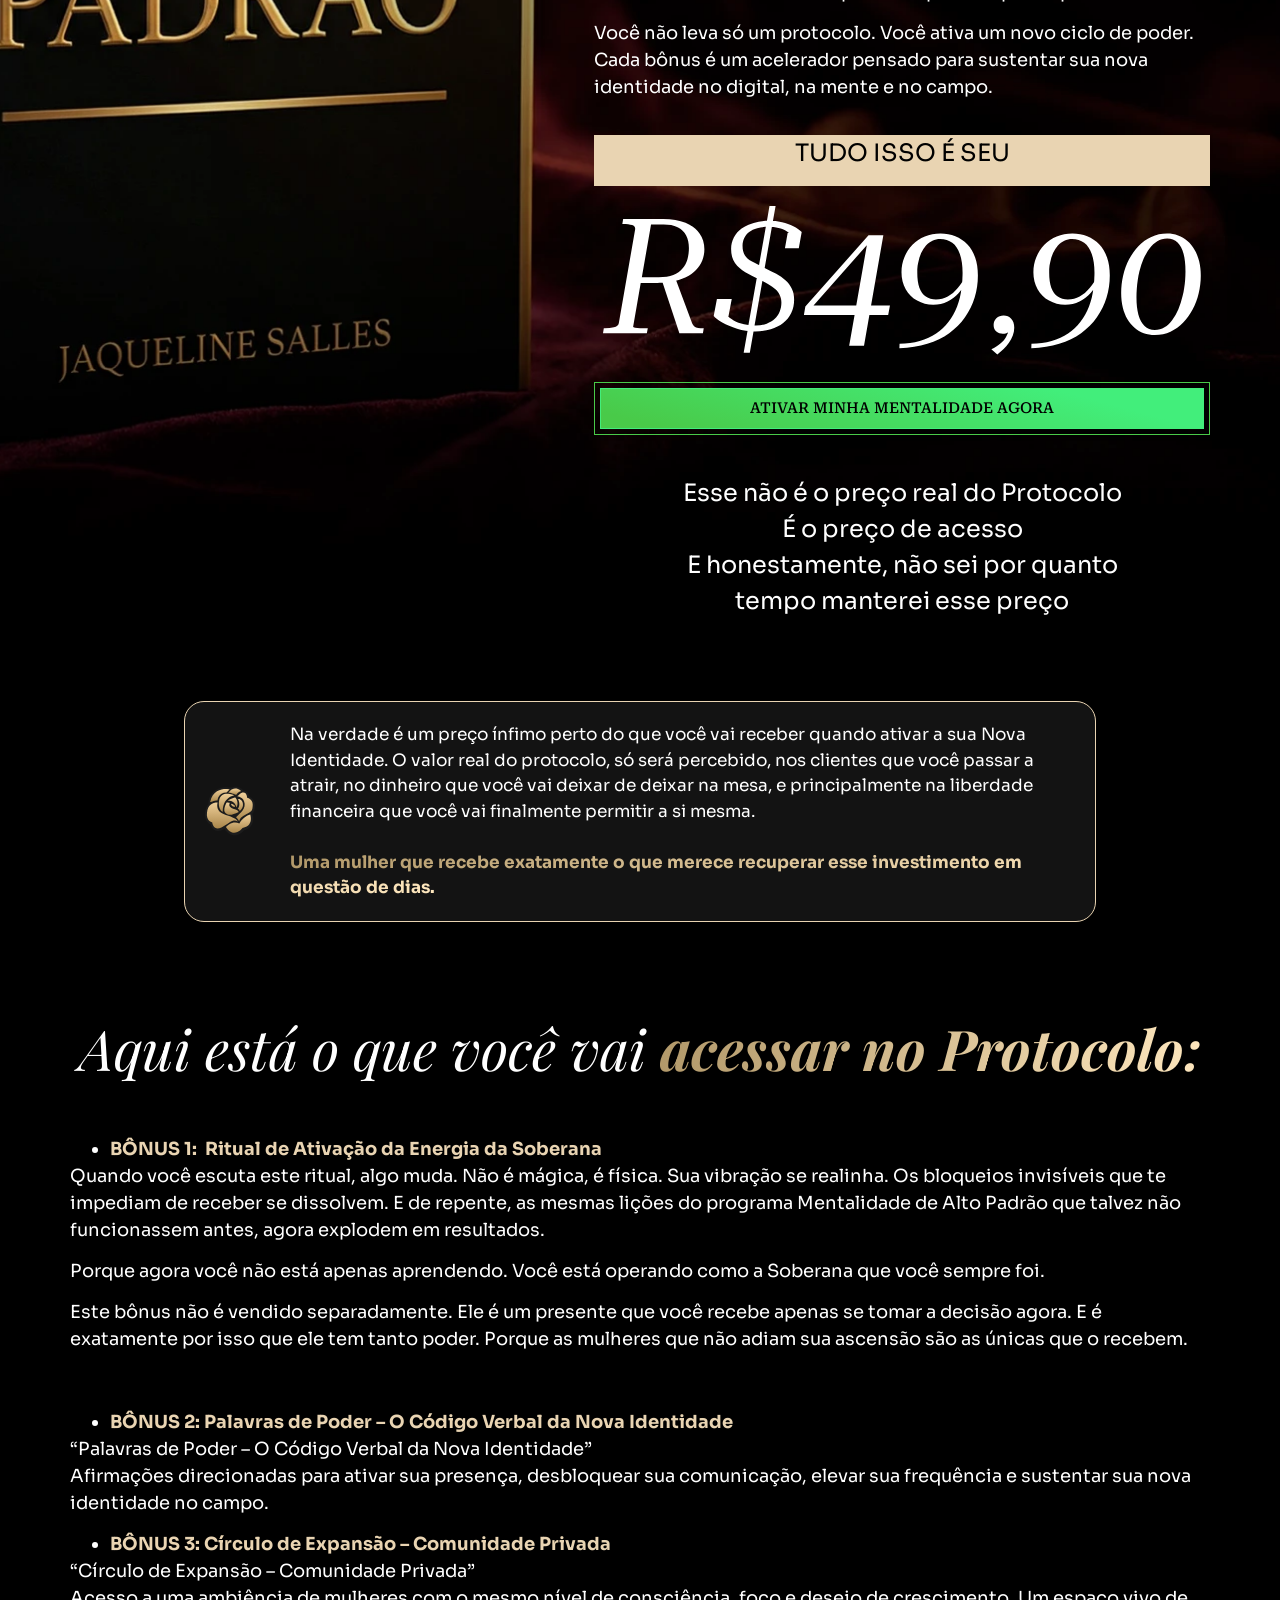
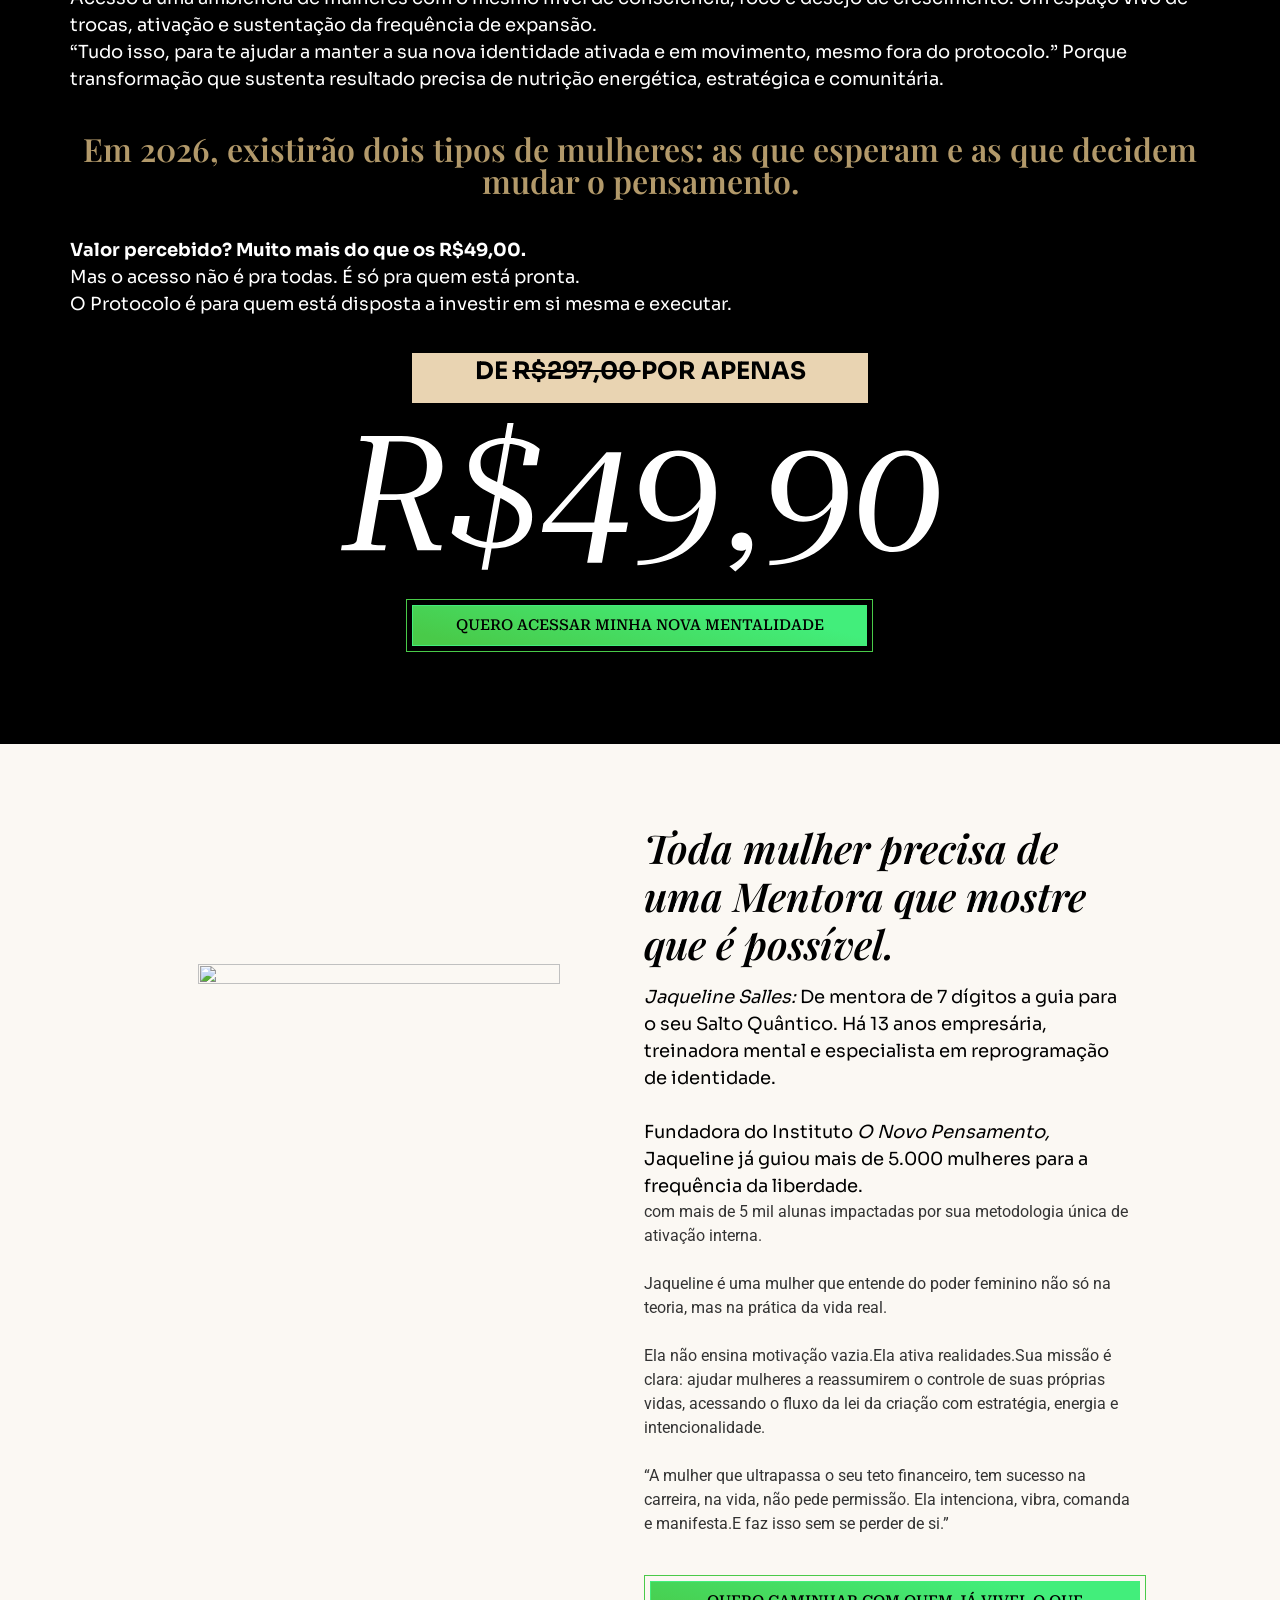
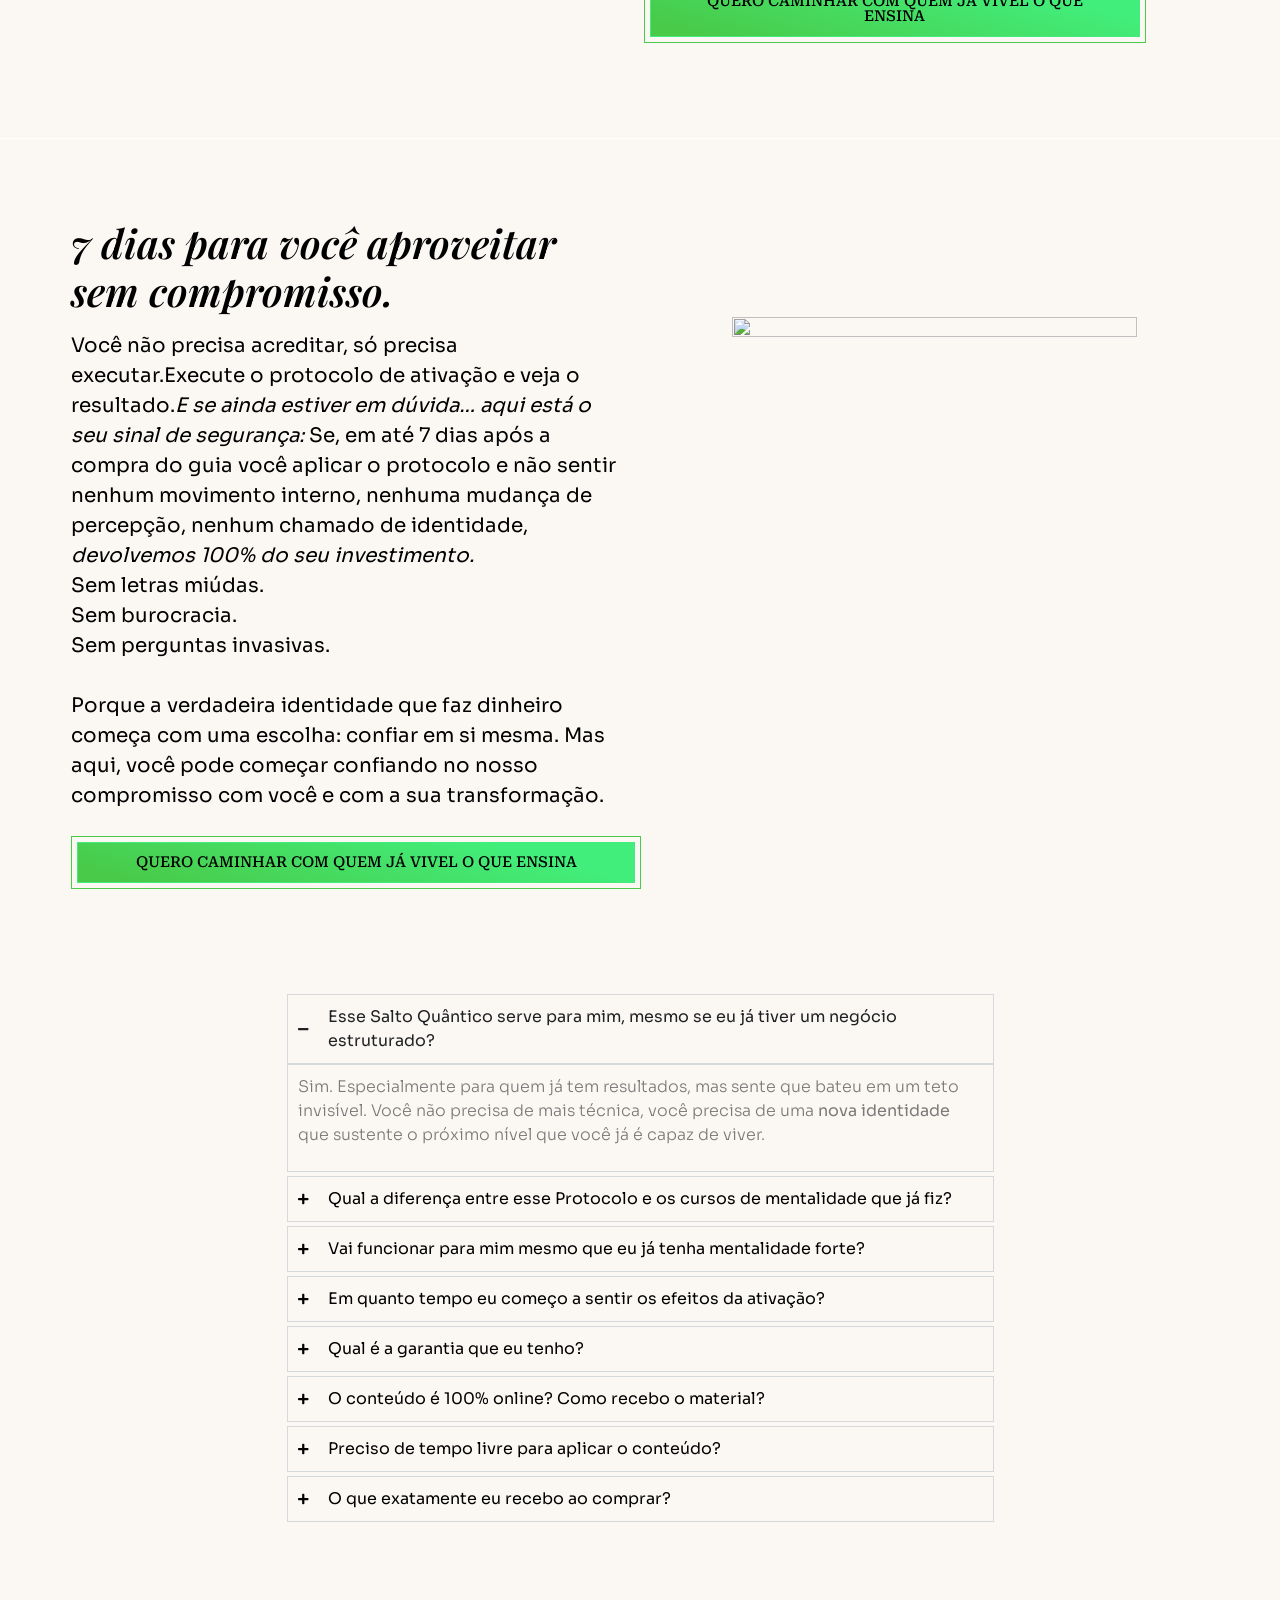
==== commit 1ed8bbe2: "fix: alinhamento final e remoção de classe obsoleta no título" ====
--- a/map.jaquelinesalles.com.br/wp/index.html
+++ b/map.jaquelinesalles.com.br/wp/index.html
@@ -1541,10 +1541,10 @@
 						data-id="7c70085e" data-element_type="widget" data-widget_type="image-box.default">
 						<div class="elementor-image-box-wrapper">
 							<div class="elementor-image-box-content" style="text-align: left;">
-								<h3 class="elementor-image-box-title">Você já viu esse<br>
+								<h3 class="elementor-heading-title elementor-size-default">Você já viu esse<br>
 									poder funcionar.<br>
 									<span class="gold-text">Mas não consegue</span><br>
-									<span class="gold-text-oval">MANTER.</span>
+									<span class="gold-text">MANTER.</span>
 								</h3>
 								<p class="elementor-image-box-description">Você já leu os livros. Você acredita no poder
 									do Universo.<br><br>
